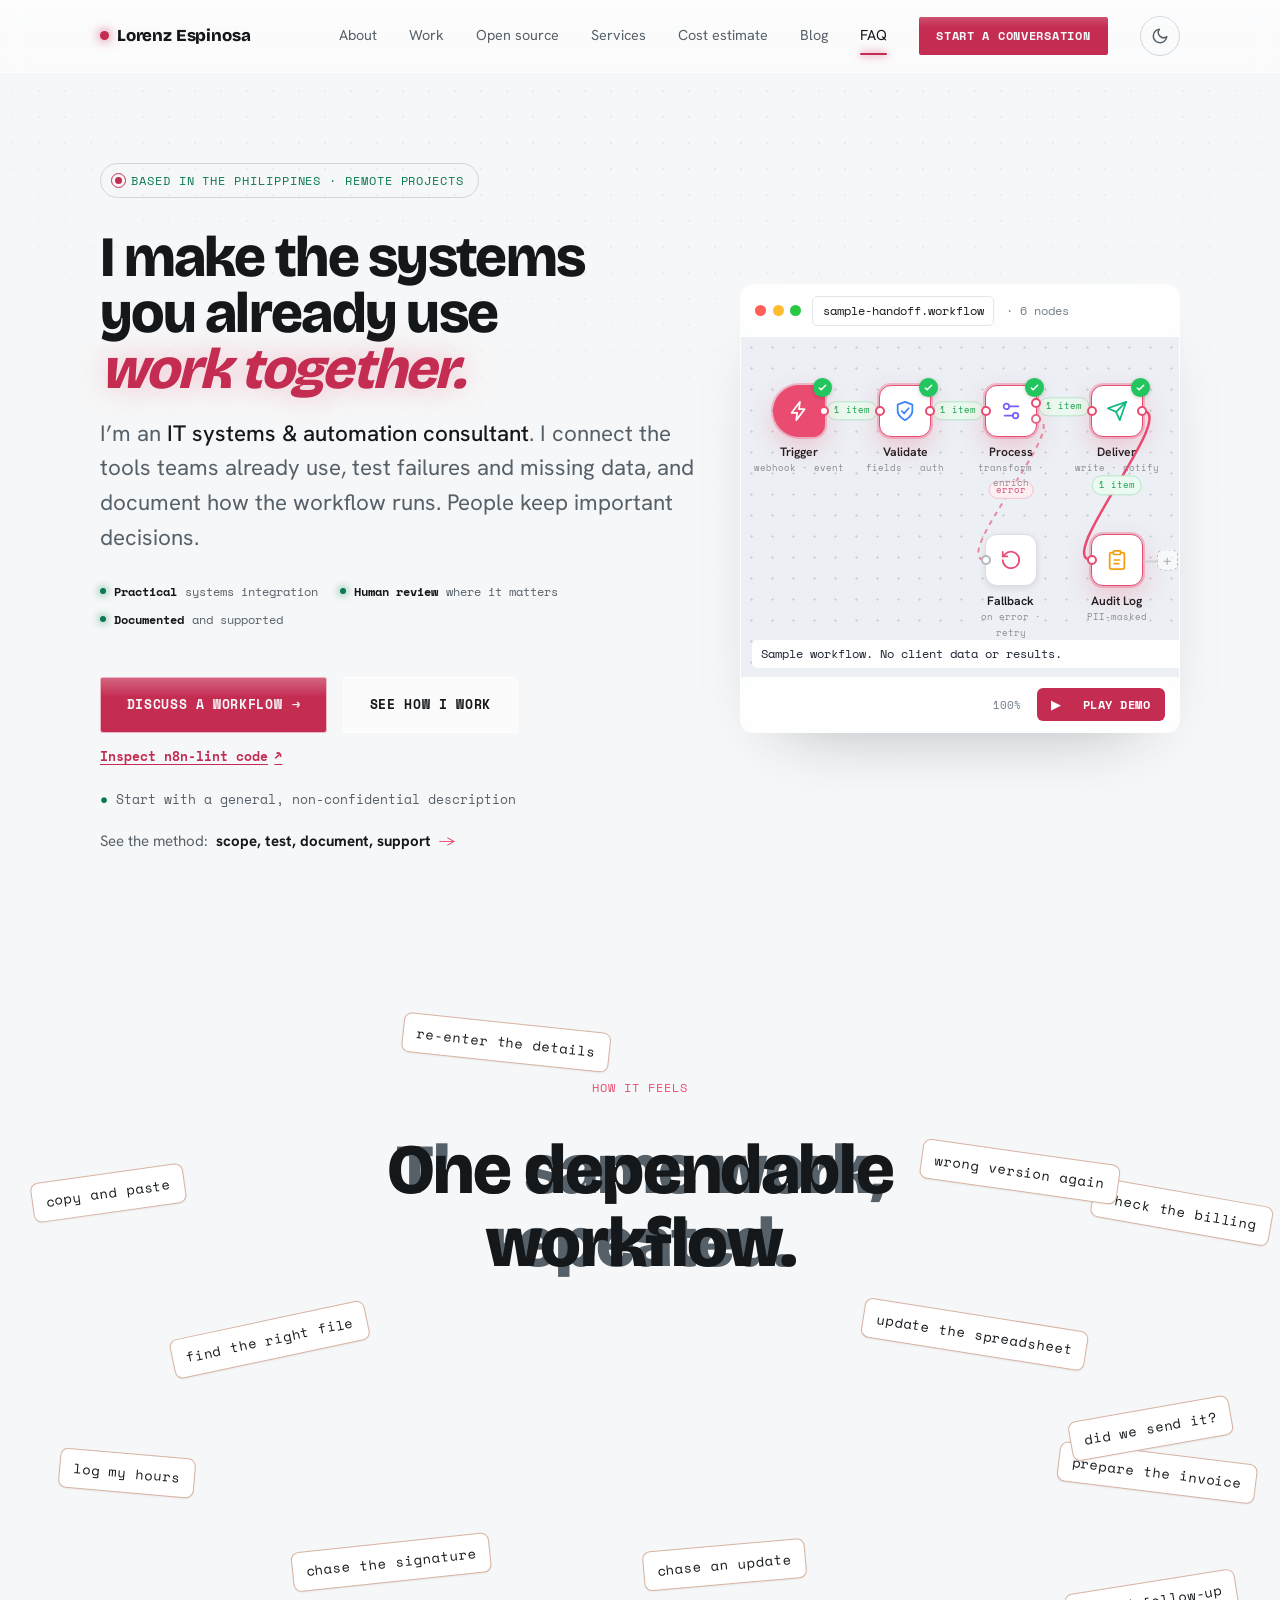
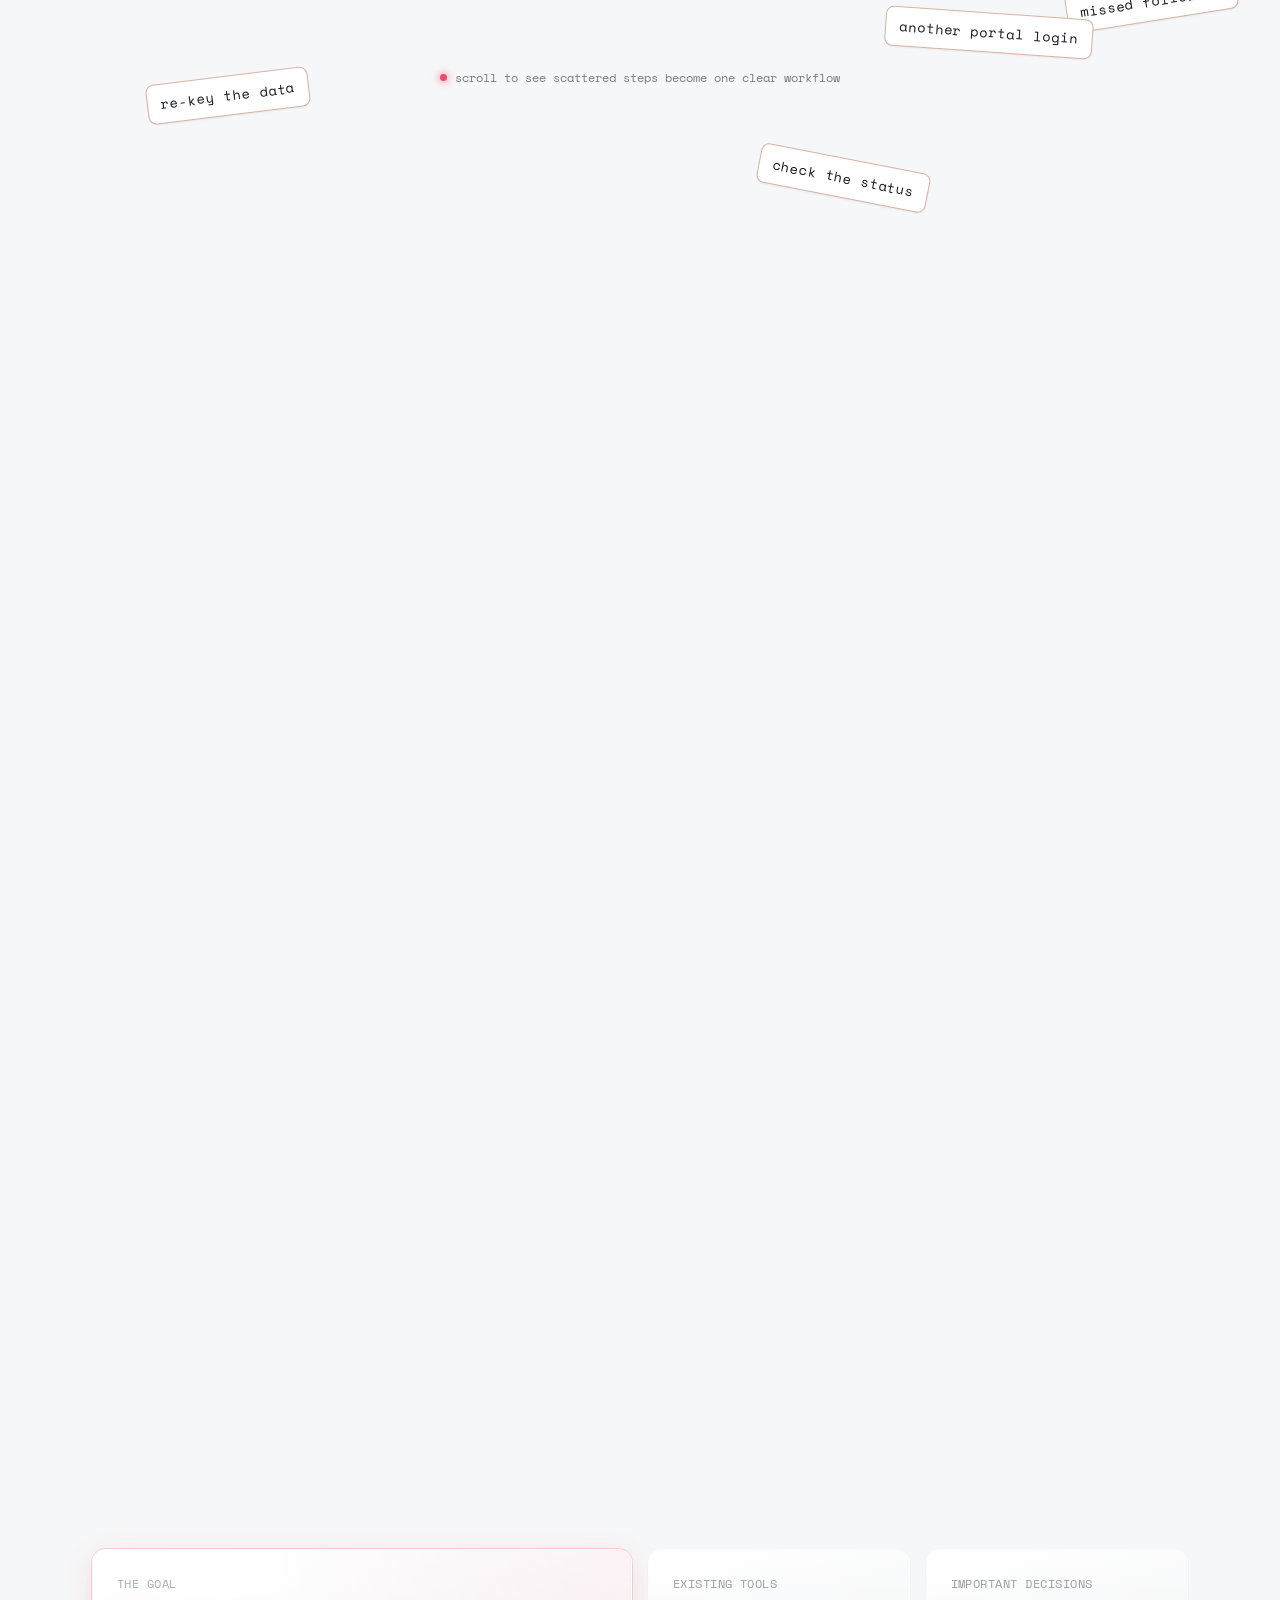
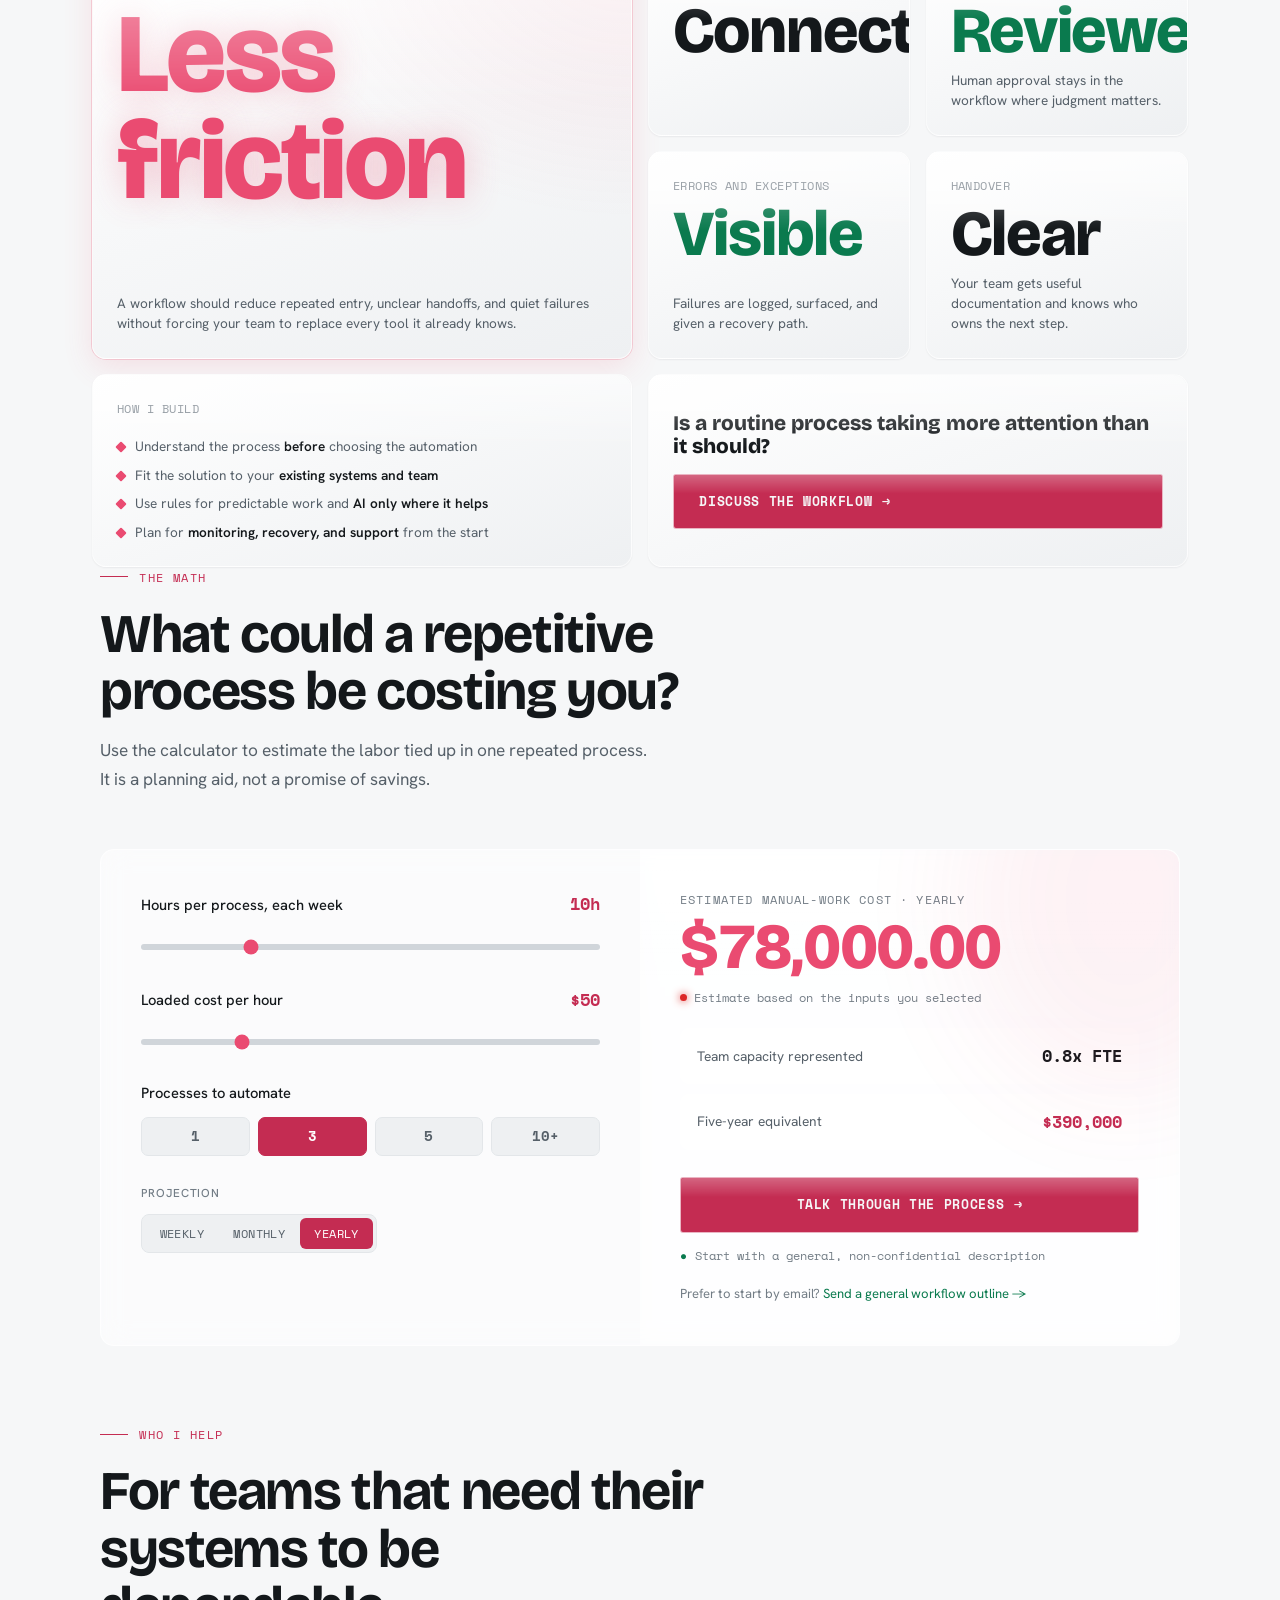
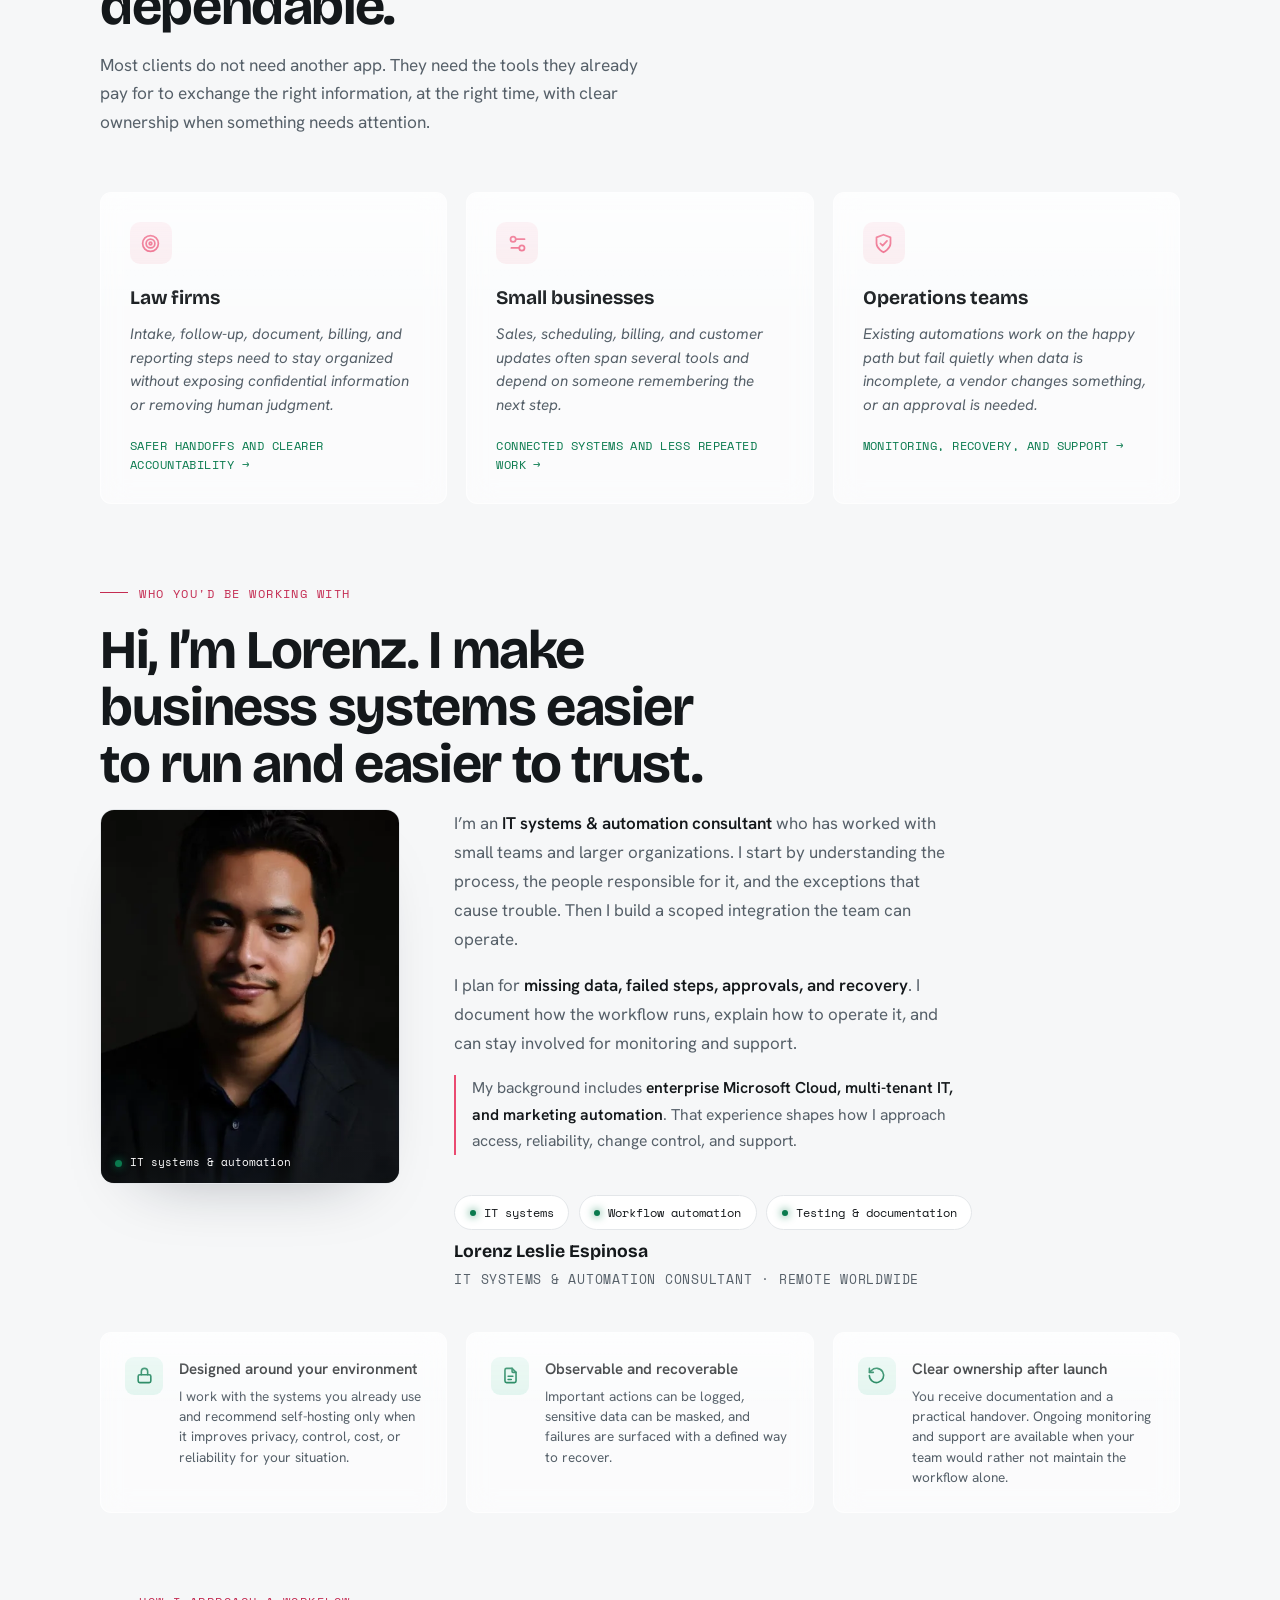
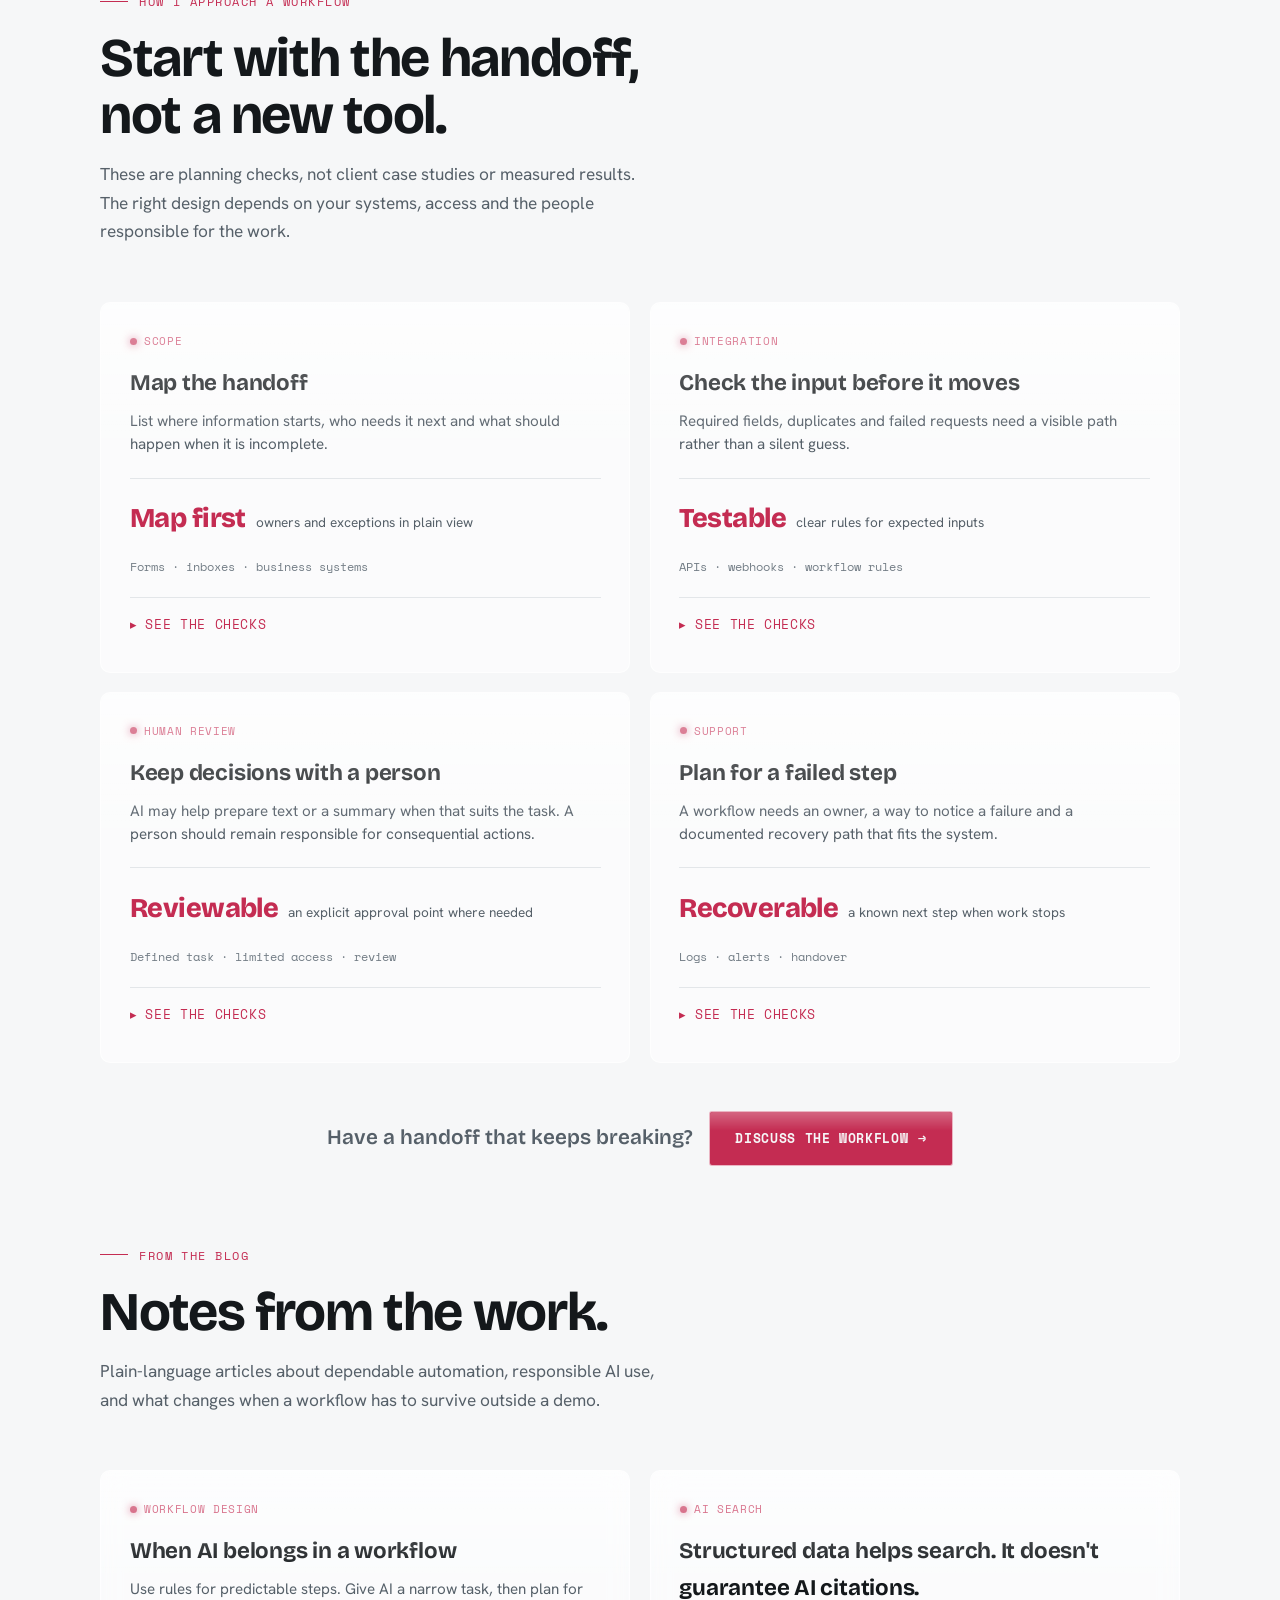
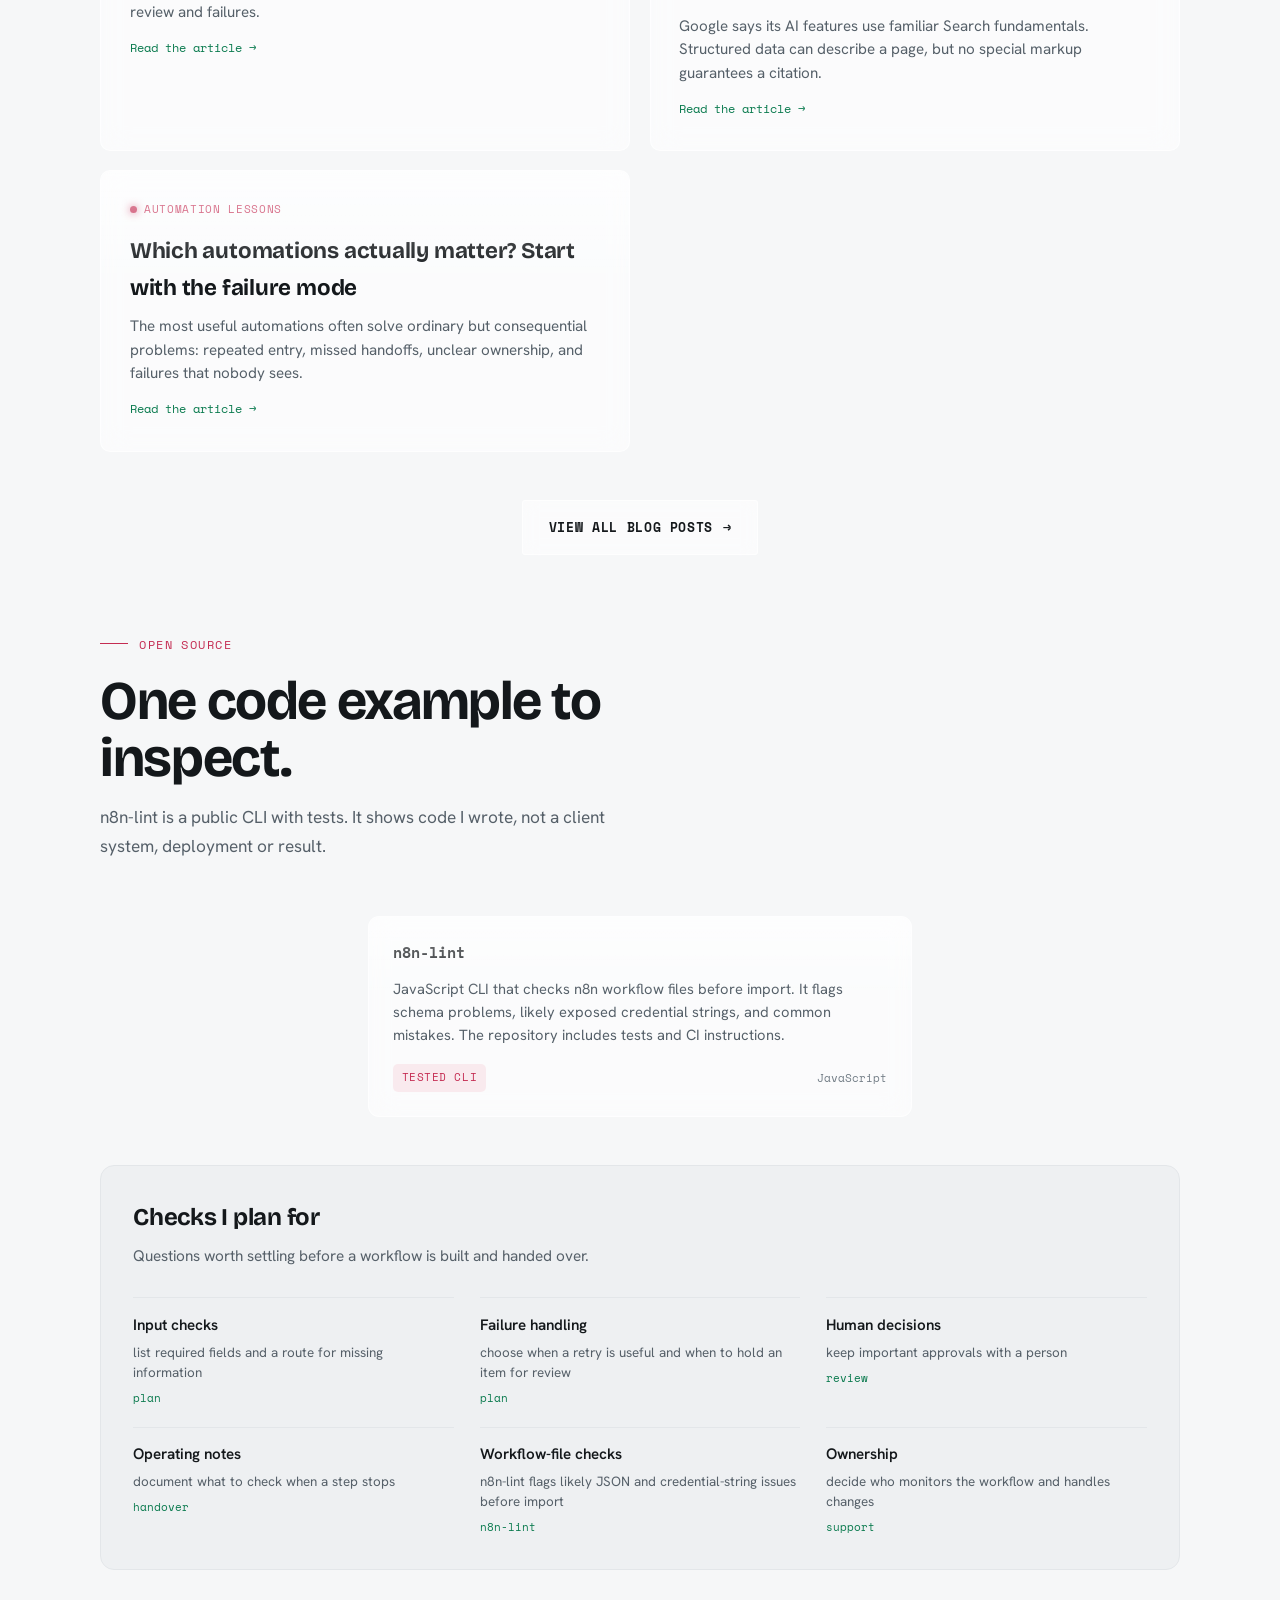
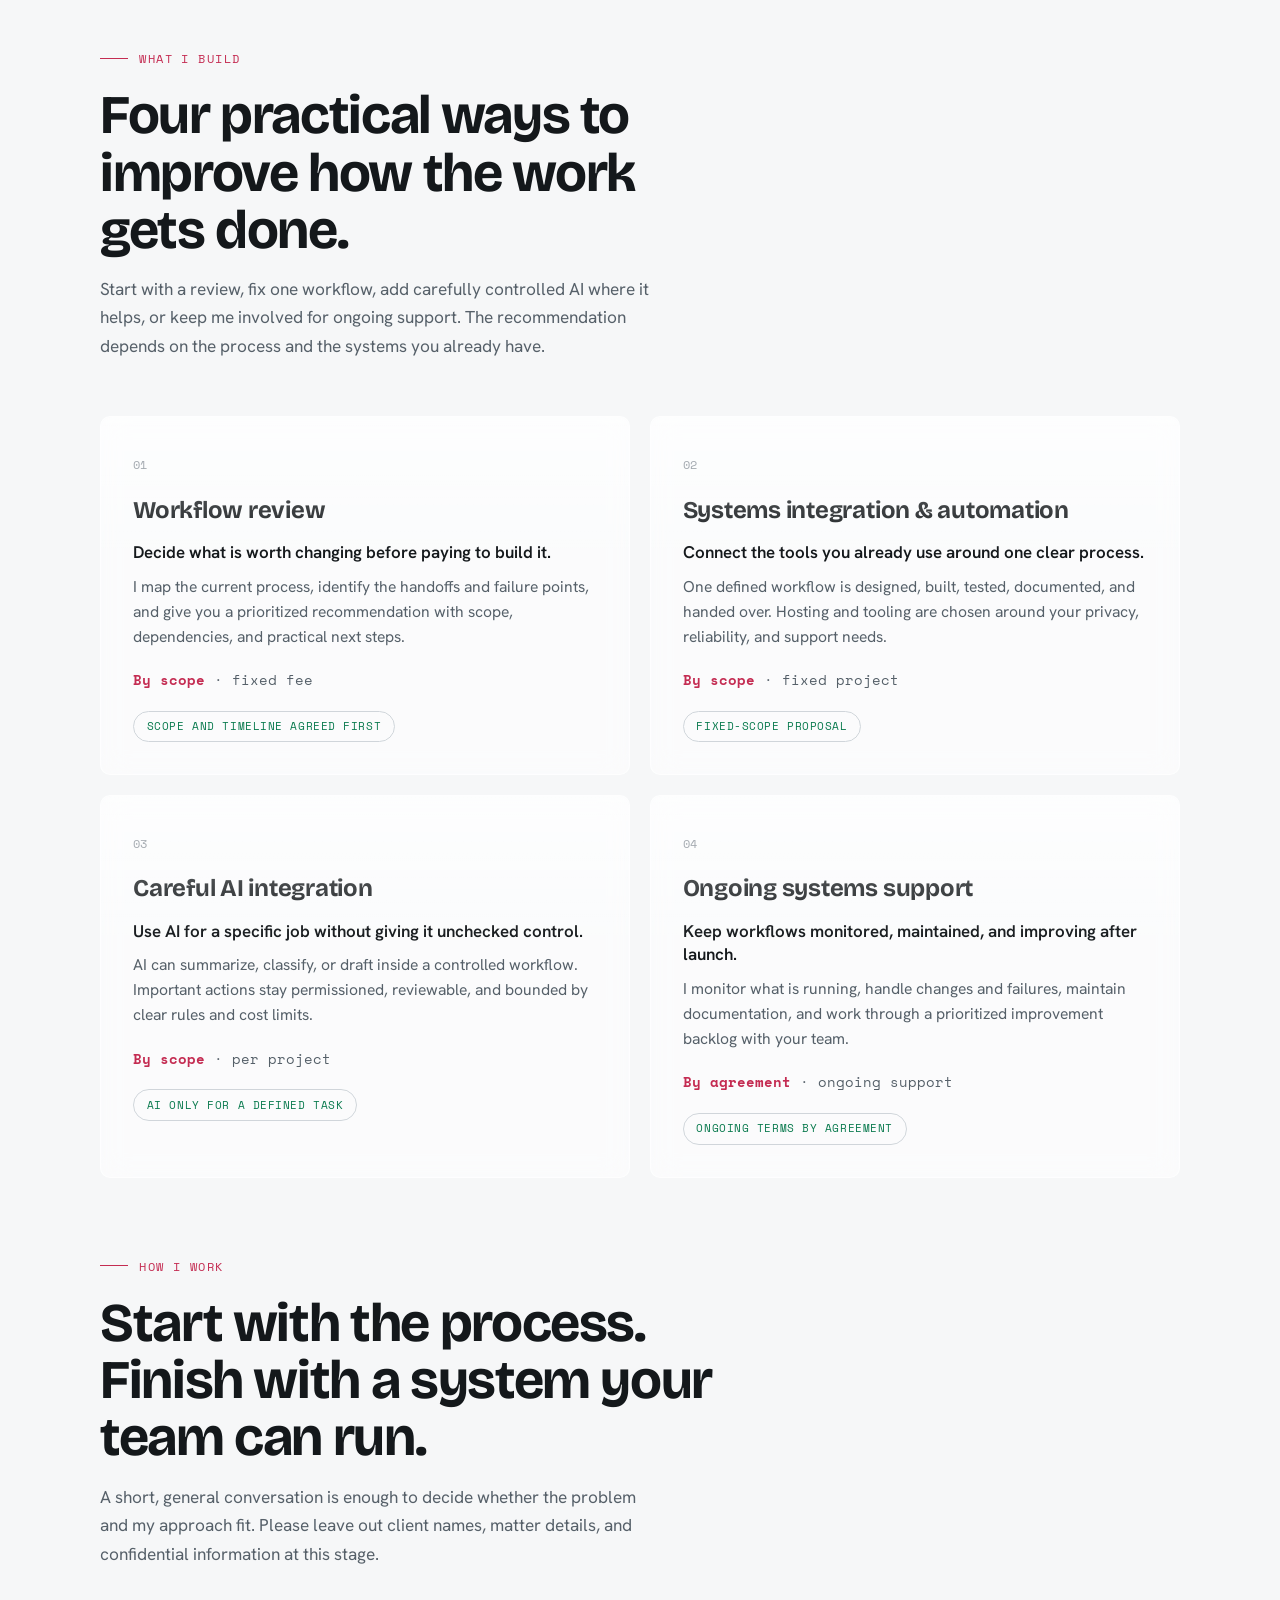
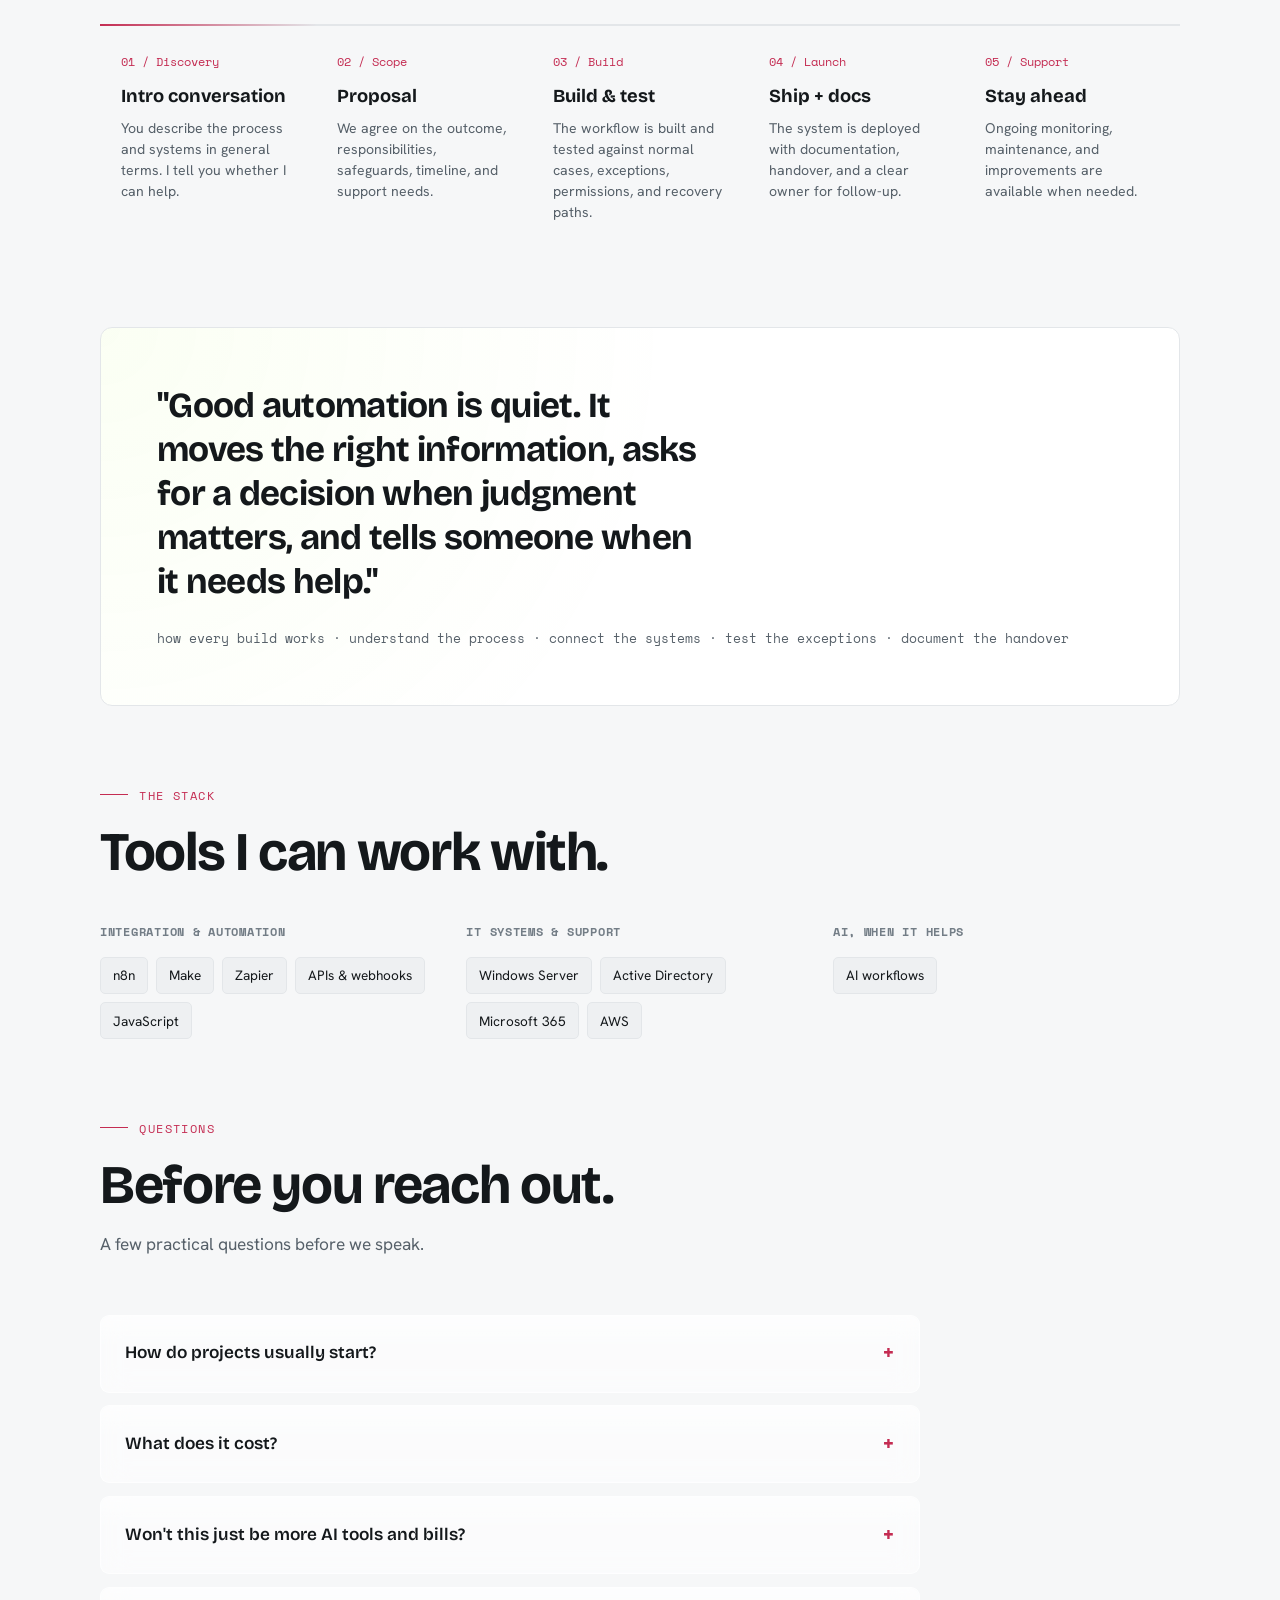
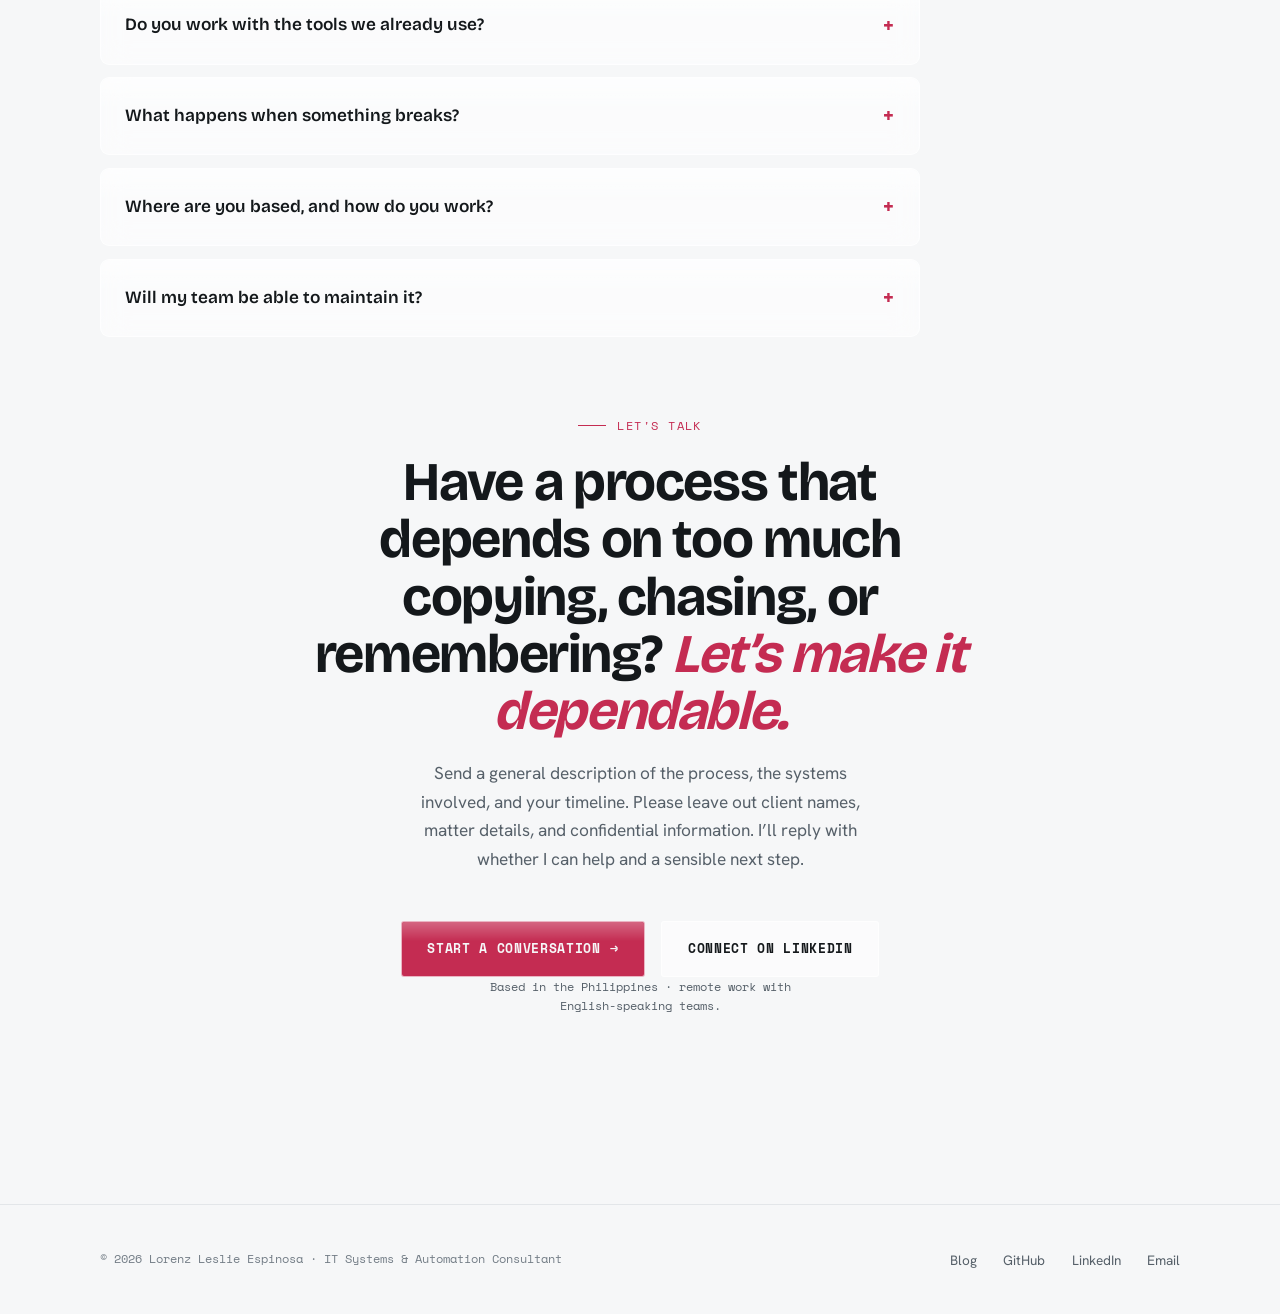
==== index.html @ 6fe25c55 "fix: address portfolio review findings" ====
<!DOCTYPE html>
<html lang="en">
<head>
<meta charset="UTF-8" />
<meta name="viewport" content="width=device-width, initial-scale=1.0" />
<meta name="robots" content="index, follow, max-image-preview:large, max-snippet:-1, max-video-preview:-1" />
<script>/* FOUC-free theme resolver, must run before any stylesheet. */(function(){try{var s=localStorage.getItem('theme');var d=window.matchMedia('(prefers-color-scheme:dark)').matches;if(s==='dark'||(!s&&d))document.documentElement.setAttribute('data-theme','dark');}catch(e){}})();</script>
<title>Lorenz Espinosa · IT Systems &amp; Automation Consultant</title>
<meta name="description" content="I help teams connect the tools they already use, test missing data and failed steps, and keep integrations documented and supported after launch." />
<meta property="og:title" content="Lorenz Espinosa · IT Systems &amp; Automation Consultant" />
<meta property="og:description" content="IT systems and automation for small teams and larger organizations, built around the tools people already use, with testing, documentation, and support." />
<meta property="og:type" content="website" />
<meta property="og:url" content="https://lorenzespinosa.github.io/" />
<meta property="og:image" content="https://lorenzespinosa.github.io/lorenz.jpg" />
<meta property="og:image:width" content="576" />
<meta property="og:image:height" content="576" />
<meta name="twitter:card" content="summary" />
<meta name="twitter:title" content="Lorenz Espinosa · IT Systems &amp; Automation Consultant" />
<meta name="twitter:description" content="IT systems and automation for small teams and larger organizations, built around the tools people already use, with testing, documentation, and support." />
<meta name="twitter:image" content="https://lorenzespinosa.github.io/lorenz.jpg" />
<meta name="theme-color" id="theme-color" content="#f6f7f8" />
<link rel="canonical" href="https://lorenzespinosa.github.io/" />
<link rel="icon" href="data:image/svg+xml,%3Csvg xmlns='http://www.w3.org/2000/svg' viewBox='0 0 32 32'%3E%3Crect width='32' height='32' rx='7' fill='%230a0c0b'/%3E%3Ccircle cx='16' cy='16' r='6' fill='%23ea4b71'/%3E%3Ccircle cx='16' cy='16' r='10' fill='none' stroke='%23ea4b71' stroke-opacity='0.35' stroke-width='1.5'/%3E%3C/svg%3E" />
<link rel="preconnect" href="https://fonts.googleapis.com" />
<link rel="preconnect" href="https://fonts.gstatic.com" crossorigin />
<link href="https://fonts.googleapis.com/css2?family=Bricolage+Grotesque:opsz,wght@12..96,600;12..96,700;12..96,800&family=Hanken+Grotesk:wght@400;500;600&family=Space+Mono:wght@400;700&display=swap" rel="stylesheet" />
<link rel="stylesheet" href="styles/tokens.css" />
<link rel="stylesheet" href="styles/typography.css" />
<link rel="stylesheet" href="styles/main.css" />
<link rel="stylesheet" href="styles/layout.css" />
<link rel="stylesheet" href="styles/components.css" />
<link rel="stylesheet" href="styles/hero.css" />
<link rel="stylesheet" href="styles/glass.css" />
<script type="application/ld+json">
{
  "@context":"https://schema.org",
  "@graph":[
    {
      "@type":"WebSite",
      "name":"Lorenz Espinosa · IT Systems & Automation Consultant",
      "url":"https://lorenzespinosa.github.io/",
      "publisher":{"@id":"https://lorenzespinosa.github.io/#lorenz"},
      "inLanguage":"en"
    },
    {
      "@type":"Person",
      "@id":"https://lorenzespinosa.github.io/#lorenz",
      "name":"Lorenz Leslie Espinosa",
      "jobTitle":"IT Systems & Automation Consultant",
      "url":"https://lorenzespinosa.github.io/",
      "email":"renzespinosa13@gmail.com",
      "image":"https://lorenzespinosa.github.io/lorenz.webp",
      "sameAs":["https://github.com/lorenzespinosa","https://www.linkedin.com/in/lorenz-leslie-espinosa/"],
      "knowsLanguage":["English"],
      "knowsAbout":["IT support","Systems administration","Windows Server","Active Directory","Microsoft 365","AWS","Systems integration","APIs and webhooks","n8n","Make","Zapier","Workflow automation","JavaScript","Operational documentation"]
    },
    {
      "@type":"ProfessionalService",
      "name":"Lorenz Espinosa · Systems & Automation Consulting",
      "description":"Systems integration and automation for small teams and larger organizations. Services include workflow reviews, scoped implementation, careful AI-assisted steps, documentation, and ongoing support.",
      "url":"https://lorenzespinosa.github.io/",
      "areaServed":"Worldwide (remote)",
      "serviceType":["Workflow Review","Systems Integration","Automation Implementation","Ongoing Support"]
    }
  ]
}
</script>
</head>
<body>

<a href="#main" class="skip">Skip to content</a>
<div id="progress" aria-hidden="true"></div>

<nav id="nav" class="portfolio-home">
  <div class="nav-in">
    <a href="#top" class="brand"><span class="dot"></span>Lorenz Espinosa</a>
    <div class="nav-links">
      <a href="#about">About</a>
      <a href="#work">Work</a>
      <a href="#opensource">Open source</a>
      <a href="#services">Services</a>
      <a href="#roi">Cost estimate</a>
      <a href="#blog">Blog</a>
      <a href="#faq">FAQ</a>
      <a class="nav-cta" href="mailto:renzespinosa13@gmail.com?subject=Systems%20and%20automation%20inquiry&body=Hi%20Lorenz%2C%0A%0AThe%20process%20I%27d%20like%20to%20improve%3A%0ASystems%2Ftools%20involved%3A%0ATimeline%3A%0A%0APlease%20keep%20this%20initial%20message%20general%20and%20leave%20out%20client%20names%2C%20matter%20details%2C%20or%20confidential%20information.%0A"><span class="nav-cta-full">Start a conversation</span><span class="nav-cta-short">Contact</span></a>
      <details class="mobile-nav">
        <summary aria-label="Sections menu">Menu</summary>
        <div class="mobile-nav-panel" aria-label="Site sections">
          <a href="#about">About</a>
          <a href="#work">Work</a>
          <a href="#opensource">Open source</a>
          <a href="#services">Services</a>
          <a href="#roi">Cost estimate</a>
          <a href="#blog">Blog</a>
          <a href="#faq">FAQ</a>
          <a href="mailto:renzespinosa13@gmail.com?subject=Systems%20and%20automation%20inquiry&body=Hi%20Lorenz%2C%0A%0AThe%20process%20I%27d%20like%20to%20improve%3A%0ASystems%2Ftools%20involved%3A%0ATimeline%3A%0A%0APlease%20keep%20this%20initial%20message%20general%20and%20leave%20out%20client%20names%2C%20matter%20details%2C%20or%20confidential%20information.%0A">Contact</a>
        </div>
      </details>
      <button id="theme-toggle" class="theme-toggle" type="button" aria-label="Switch to dark theme" aria-pressed="false" title="Toggle light/dark theme">
        <svg class="ic-moon" viewBox="0 0 24 24" aria-hidden="true"><path d="M21 12.8A9 9 0 1 1 11.2 3a7 7 0 0 0 9.8 9.8z"/></svg>
        <svg class="ic-sun" viewBox="0 0 24 24" aria-hidden="true"><circle cx="12" cy="12" r="4"/><path d="M12 2v2M12 20v2M4.9 4.9l1.4 1.4M17.7 17.7l1.4 1.4M2 12h2M20 12h2M4.9 19.1l1.4-1.4M17.7 6.3l1.4-1.4"/></svg>
      </button>
    </div>
  </div>
</nav>

<main id="main">
<header class="hero" id="top">
  <div class="wrap">
    <div class="hero-inner">
    <div class="hero-copy">
    <span class="pill reveal"><span class="live"></span> Based in the Philippines · Remote projects</span>
    <h1 class="reveal">I make the systems you already use <span class="accent">work together.</span></h1>
    <p class="lede reveal">I’m an <b>IT systems &amp; automation consultant</b>. I connect the tools teams already use, test failures and missing data, and document how the workflow runs. People keep important decisions.</p>
    <div class="hero-proof reveal">
      <span><b>Practical</b> systems integration</span>
      <span><b>Human review</b> where it matters</span>
      <span><b>Documented</b> and supported</span>
    </div>
    <div class="cta-row reveal">
      <a class="btn btn-primary" href="mailto:renzespinosa13@gmail.com?subject=Systems%20and%20automation%20inquiry&body=Hi%20Lorenz%2C%0A%0AThe%20process%20I%27d%20like%20to%20improve%3A%0ASystems%2Ftools%20involved%3A%0ATimeline%3A%0A%0APlease%20keep%20this%20initial%20message%20general%20and%20leave%20out%20client%20names%2C%20matter%20details%2C%20or%20confidential%20information.%0A">Discuss a workflow <span class="arr">→</span></a>
      <a class="btn btn-ghost" href="#work">See how I work</a>
    </div>
    <a class="hero-code-link reveal" href="https://github.com/lorenzespinosa/n8n-lint" target="_blank" rel="noopener">Inspect n8n-lint code <span aria-hidden="true">↗</span></a>
    <p class="cta-micro reveal"><span class="g">●</span> Start with a general, non-confidential description</p>
    <a class="hero-case reveal" href="#process">See the method: <b>scope, test, document, support</b> <span class="arr" aria-hidden="true">→</span></a>
    </div><!-- /.hero-copy -->

    <div class="editor reveal" aria-label="Illustrative workflow demo: drag the nodes or play the animation">
      <div class="ed-bar">
        <div class="left">
          <span class="ed-dots"><i style="background:#ff5f57"></i><i style="background:#febc2e"></i><i style="background:#28c840"></i></span>
          <span class="ed-tab">sample-handoff.workflow</span>
          <span>· 6 nodes</span>
        </div>
      </div>
      <div class="canvas">
        <div class="cv" id="canvas">
        <svg class="wires" id="wires" aria-hidden="true"></svg>
        <div class="gnode trigger" data-n="trigger" style="left:4%;top:14%"><div class="body"><span class="io out"></span><svg viewBox="0 0 24 24"><path d="M13 2 4 14h6l-1 8 9-12h-6l1-8z"/></svg><span class="check"><svg viewBox="0 0 24 24"><path d="m5 13 4 4L19 7"/></svg></span></div><div class="label"><b>Trigger</b><span>webhook · event</span></div></div>
        <div class="gnode" data-n="validate" style="left:27%;top:14%"><div class="body"><span class="io in"></span><span class="io out"></span><svg viewBox="0 0 24 24"><path d="M12 22s8-4 8-10V5l-8-3-8 3v7c0 6 8 10 8 10z"/><path d="m8.5 12 2.5 2.5L16 9"/></svg><span class="check"><svg viewBox="0 0 24 24"><path d="m5 13 4 4L19 7"/></svg></span></div><div class="label"><b>Validate</b><span>fields · auth</span></div></div>
        <div class="gnode" data-n="process" style="left:50%;top:14%"><div class="body"><span class="io in"></span><span class="io out-main"></span><span class="io out-err"></span><svg viewBox="0 0 24 24"><path d="M20 7h-9"/><path d="M14 17H5"/><circle cx="17" cy="17" r="3"/><circle cx="7" cy="7" r="3"/></svg><span class="check"><svg viewBox="0 0 24 24"><path d="m5 13 4 4L19 7"/></svg></span></div><div class="label"><b>Process</b><span>transform · enrich</span></div></div>
        <div class="gnode" data-n="deliver" style="left:73%;top:14%"><div class="body"><span class="io in"></span><span class="io out"></span><svg viewBox="0 0 24 24"><path d="M22 2 11 13"/><path d="M22 2 15 22l-4-9-9-4 20-7z"/></svg><span class="check"><svg viewBox="0 0 24 24"><path d="m5 13 4 4L19 7"/></svg></span></div><div class="label"><b>Deliver</b><span>write · notify</span></div></div>
        <div class="gnode" data-n="audit" style="left:73%;top:58%"><div class="body"><span class="io in"></span><svg viewBox="0 0 24 24"><rect x="8" y="2" width="8" height="4" rx="1"/><path d="M16 4h2a2 2 0 0 1 2 2v14a2 2 0 0 1-2 2H6a2 2 0 0 1-2-2V6a2 2 0 0 1 2-2h2"/><path d="M9 12h6M9 16h5"/></svg><span class="check"><svg viewBox="0 0 24 24"><path d="m5 13 4 4L19 7"/></svg></span></div><span class="addbtn" aria-hidden="true">+</span><div class="label"><b>Audit&nbsp;Log</b><span>PII-masked</span></div></div>
        <div class="gnode" data-n="fallback" style="left:50%;top:58%"><div class="body"><span class="io in"></span><svg viewBox="0 0 24 24"><path d="M3 12a9 9 0 1 0 2.6-6.4L3 8"/><path d="M3 3v5h5"/></svg><span class="check"><svg viewBox="0 0 24 24"><path d="m5 13 4 4L19 7"/></svg></span></div><div class="label"><b>Fallback</b><span>on error · retry</span></div></div>
        <span class="ed-hint">Sample workflow. No client data or results.</span>
        </div>
      </div>
      <div class="ed-bar ed-bar--bottom">
        <span class="ed-zoom">100%</span>
        <button class="ed-run" id="run" type="button"><span aria-hidden="true">▶</span>&nbsp; Play demo</button>
      </div>
    </div>
    </div><!-- /.hero-inner -->

  </div>
</header>

<section id="flow" class="scrolly" aria-label="From scattered manual work to one dependable workflow">
  <div class="scrolly-stage">
    <p class="scrolly-eyebrow">How it feels</p>
    <h2 class="scrolly-head">
      <span class="flip-before">The same work, repeated.</span>
      <span class="flip-after">One dependable workflow.</span>
    </h2>
    <div class="flow-viz" aria-hidden="true">
      <div class="frame frame-chaos">
        <span class="chip c1">copy and paste</span>
        <span class="chip c2">re-enter the details</span>
        <span class="chip c3">chase an update</span>
        <span class="chip c4">check the billing</span>
        <span class="chip c5">find the right file</span>
        <span class="chip c6">prepare the invoice</span>
        <span class="chip c7">update the spreadsheet</span>
        <span class="chip c8">re-key the data</span>
        <span class="chip c9">check the status</span>
        <span class="chip c10">did we send it?</span>
        <span class="chip c11">chase the signature</span>
        <span class="chip c12">wrong version again</span>
        <span class="chip c13">log my hours</span>
        <span class="chip c14">missed follow-up</span>
        <span class="chip c15">another portal login</span>
      </div>
      <div class="frame frame-pipe">
        <span class="pnode">Trigger</span>
        <span class="pwire"></span>
        <span class="pnode">Validate</span>
        <span class="pwire"></span>
        <span class="pnode">Process</span>
        <span class="pwire"></span>
        <span class="pnode ok">Done</span>
      </div>
    </div>
    <p class="scrolly-cap"><span class="dot"></span> scroll to see scattered steps become one clear workflow</p>
  </div>
</section>

<section id="proof" aria-labelledby="proof-h">
  <div class="wrap">
    <h2 id="proof-h" class="sr-only">What a dependable workflow includes</h2>
    <div class="bento reveal">
      <article class="btile btile--feature">
        <span class="btile-eyebrow">The goal</span>
        <div class="btile-metric"><span class="n">Less friction</span></div>
        <p class="btile-note">A workflow should reduce repeated entry, unclear handoffs, and quiet failures without forcing your team to replace every tool it already knows.</p>
      </article>
      <article class="btile">
        <span class="btile-eyebrow">Existing tools</span>
        <div class="btile-metric sm"><span class="n">Connected</span></div>
      </article>
      <article class="btile">
        <span class="btile-eyebrow">Important decisions</span>
        <div class="btile-metric sm"><span class="n metric-win">Reviewed</span></div>
        <p class="btile-note">Human approval stays in the workflow where judgment matters.</p>
      </article>
      <article class="btile">
        <span class="btile-eyebrow">Errors and exceptions</span>
        <div class="btile-metric sm"><span class="n metric-win">Visible</span></div>
        <p class="btile-note">Failures are logged, surfaced, and given a recovery path.</p>
      </article>
      <article class="btile">
        <span class="btile-eyebrow">Handover</span>
        <div class="btile-metric sm"><span class="n">Clear</span></div>
        <p class="btile-note">Your team gets useful documentation and knows who owns the next step.</p>
      </article>
      <article class="btile btile--stack btile--beliefs">
        <span class="btile-eyebrow">How I build</span>
        <ul class="beliefs">
          <li><span class="b-mark" aria-hidden="true"></span><span>Understand the process <b>before</b> choosing the automation</span></li>
          <li><span class="b-mark" aria-hidden="true"></span><span>Fit the solution to your <b>existing systems and team</b></span></li>
          <li><span class="b-mark" aria-hidden="true"></span><span>Use rules for predictable work and <b>AI only where it helps</b></span></li>
          <li><span class="b-mark" aria-hidden="true"></span><span>Plan for <b>monitoring, recovery, and support</b> from the start</span></li>
        </ul>
      </article>
      <article class="btile btile--cta">
        <p>Is a routine process taking more attention than it should?</p>
        <a class="btn btn-primary" href="mailto:renzespinosa13@gmail.com?subject=Systems%20and%20automation%20inquiry&body=Hi%20Lorenz%2C%0A%0AThe%20process%20I%27d%20like%20to%20improve%3A%0ASystems%2Ftools%20involved%3A%0ATimeline%3A%0A%0APlease%20keep%20this%20initial%20message%20general%20and%20leave%20out%20client%20names%2C%20matter%20details%2C%20or%20confidential%20information.%0A">Discuss the workflow <span class="arr">→</span></a>
      </article>
    </div>
  </div>
</section>


<section id="roi">
  <div class="wrap">
    <div class="eyebrow reveal">The math</div>
    <h2 class="reveal">What could a repetitive process be costing you?</h2>
    <p class="sec-lede reveal">Use the calculator to estimate the labor tied up in one repeated process. It is a planning aid, not a promise of savings.</p>
    <div class="calc reveal">
      <div class="calc-inputs">
        <div class="calc-field">
          <div class="row"><label>Hours per process, each week</label><span class="val" id="cHoursV">10h</span></div>
          <input type="range" id="cHours" min="1" max="40" value="10" aria-label="Hours per process each week">
        </div>
        <div class="calc-field">
          <div class="row"><label>Loaded cost per hour</label><span class="val" id="cRateV">$50</span></div>
          <input type="range" id="cRate" min="10" max="200" step="5" value="50" aria-label="Loaded cost per hour">
        </div>
        <div class="calc-field">
          <div class="row"><label>Processes to automate</label></div>
          <div class="proc-btns" id="cProc">
            <button type="button" data-v="1">1</button><button type="button" data-v="3" class="on">3</button><button type="button" data-v="5">5</button><button type="button" data-v="10">10+</button>
          </div>
        </div>
        <div class="calc-field">
          <div class="row"><label style="color:var(--faint);font-size:.72rem;text-transform:uppercase;letter-spacing:.08em">Projection</label></div>
          <div class="period" id="cPeriod"><button type="button" data-p="weekly">Weekly</button><button type="button" data-p="monthly">Monthly</button><button type="button" data-p="yearly" class="on">Yearly</button></div>
        </div>
      </div>
      <div class="calc-result">
        <div class="lbl">Estimated manual-work cost · <span id="cPeriodLbl">yearly</span></div>
        <div class="big" id="cBig">$0</div>
        <div class="bleed"><span class="bleed-dot" aria-hidden="true"></span><span class="bleed-l">Estimate based on the inputs you selected</span></div>
        <div class="calc-stat"><span class="k">Team capacity represented</span><span class="v" id="cFte">0x</span></div>
        <div class="calc-stat"><span class="k">Five-year equivalent</span><span class="v coral" id="c5">$0</span></div>
        <a class="btn btn-primary" href="mailto:renzespinosa13@gmail.com?subject=Systems%20and%20automation%20inquiry&body=Hi%20Lorenz%2C%0A%0AThe%20process%20I%27d%20like%20to%20improve%3A%0ASystems%2Ftools%20involved%3A%0ATimeline%3A%0A%0APlease%20keep%20this%20initial%20message%20general%20and%20leave%20out%20client%20names%2C%20matter%20details%2C%20or%20confidential%20information.%0A">Talk through the process <span class="arr">→</span></a>
        <div class="cta-micro" style="margin-top:.85rem"><span class="g">●</span> Start with a general, non-confidential description</div>
        <p class="calc-magnet">Prefer to start by email? <a href="mailto:renzespinosa13@gmail.com?subject=Systems%20and%20automation%20inquiry&body=Hi%20Lorenz%2C%0A%0AThe%20process%20I%27d%20like%20to%20improve%3A%0ASystems%2Ftools%20involved%3A%0ATimeline%3A%0A%0APlease%20keep%20this%20initial%20message%20general%20and%20leave%20out%20client%20names%2C%20matter%20details%2C%20or%20confidential%20information.%0A">Send a general workflow outline →</a></p>
      </div>
    </div>
  </div>
</section>

<section id="who">
  <div class="wrap">
    <div class="eyebrow reveal">Who I help</div>
    <h2 class="reveal">For teams that need their systems to be dependable.</h2>
    <p class="sec-lede reveal">Most clients do not need another app. They need the tools they already pay for to exchange the right information, at the right time, with clear ownership when something needs attention.</p>
    <div class="persona-grid">
      <div class="persona reveal">
        <div class="pic"><svg viewBox="0 0 24 24"><circle cx="12" cy="12" r="9"/><circle cx="12" cy="12" r="5"/><circle cx="12" cy="12" r="1.5"/></svg></div>
        <h3>Law firms</h3>
        <p class="quote">Intake, follow-up, document, billing, and reporting steps need to stay organized without exposing confidential information or removing human judgment.</p>
        <div class="out">Safer handoffs and clearer accountability →</div>
      </div>
      <div class="persona reveal">
        <div class="pic"><svg viewBox="0 0 24 24"><path d="M20 7h-9"/><path d="M14 17H5"/><circle cx="17" cy="17" r="3"/><circle cx="7" cy="7" r="3"/></svg></div>
        <h3>Small businesses</h3>
        <p class="quote">Sales, scheduling, billing, and customer updates often span several tools and depend on someone remembering the next step.</p>
        <div class="out">Connected systems and less repeated work →</div>
      </div>
      <div class="persona reveal">
        <div class="pic"><svg viewBox="0 0 24 24"><path d="M12 22s8-4 8-10V5l-8-3-8 3v7c0 6 8 10 8 10z"/><path d="m8.5 12 2.5 2.5L16 9"/></svg></div>
        <h3>Operations teams</h3>
        <p class="quote">Existing automations work on the happy path but fail quietly when data is incomplete, a vendor changes something, or an approval is needed.</p>
        <div class="out">Monitoring, recovery, and support →</div>
      </div>
    </div>
  </div>
</section>

<section id="about">
  <div class="wrap">
    <div class="eyebrow reveal">Who you'd be working with</div>
    <h2 class="reveal">Hi, I’m Lorenz. I make business systems easier to run and easier to trust.</h2>
    <div class="about-grid">
      <div class="about-photo reveal">
        <picture>
          <source srcset="lorenz.webp" type="image/webp" />
          <img src="lorenz.jpg" alt="Lorenz Espinosa, IT Systems and Automation Consultant" width="300" height="375" loading="lazy" decoding="async" />
        </picture>
        <div class="badge"><span class="d"></span>IT systems &amp; automation</div>
      </div>
      <div class="about-bio reveal">
        <p>I’m an <b>IT systems &amp; automation consultant</b> who has worked with small teams and larger organizations. I start by understanding the process, the people responsible for it, and the exceptions that cause trouble. Then I build a scoped integration the team can operate.</p>
        <p>I plan for <b>missing data, failed steps, approvals, and recovery</b>. I document how the workflow runs, explain how to operate it, and can stay involved for monitoring and support.</p>
        <p class="about-cred">My background includes <b>enterprise Microsoft&nbsp;Cloud, multi-tenant IT, and marketing automation</b>. That experience shapes how I approach access, reliability, change control, and support.</p>
        <div class="trust-pills">
          <span class="trust-pill"><span class="d"></span>IT systems</span>
          <span class="trust-pill"><span class="d"></span>Workflow automation</span>
          <span class="trust-pill"><span class="d"></span>Testing &amp; documentation</span>
        </div>
        <div class="sig">Lorenz Leslie Espinosa<span>IT Systems &amp; Automation Consultant · remote worldwide</span></div>
      </div>
    </div>
    <div class="trust-cards">
      <div class="tcard reveal">
        <div class="ic"><svg viewBox="0 0 24 24"><rect x="4" y="11" width="16" height="10" rx="2"/><path d="M8 11V7a4 4 0 0 1 8 0v4"/></svg></div>
        <div><b>Designed around your environment</b><p>I work with the systems you already use and recommend self-hosting only when it improves privacy, control, cost, or reliability for your situation.</p></div>
      </div>
      <div class="tcard reveal">
        <div class="ic"><svg viewBox="0 0 24 24"><path d="M14 3v4a1 1 0 0 0 1 1h4"/><path d="M17 21H7a2 2 0 0 1-2-2V5a2 2 0 0 1 2-2h7l5 5v11a2 2 0 0 1-2 2z"/><path d="M9 13h6M9 17h4"/></svg></div>
        <div><b>Observable and recoverable</b><p>Important actions can be logged, sensitive data can be masked, and failures are surfaced with a defined way to recover.</p></div>
      </div>
      <div class="tcard reveal">
        <div class="ic"><svg viewBox="0 0 24 24"><path d="M3 12a9 9 0 1 0 2.6-6.4L3 8"/><path d="M3 3v5h5"/></svg></div>
        <div><b>Clear ownership after launch</b><p>You receive documentation and a practical handover. Ongoing monitoring and support are available when your team would rather not maintain the workflow alone.</p></div>
      </div>
    </div>
  </div>
</section>

<section id="work">
  <div class="wrap">
    <div class="eyebrow reveal">How I approach a workflow</div>
    <h2 class="reveal">Start with the handoff, not a new tool.</h2>
    <p class="sec-lede reveal">These are planning checks, not client case studies or measured results. The right design depends on your systems, access and the people responsible for the work.</p>
    <div class="work-grid">
      <div class="work reveal">
        <span class="st">Scope</span>
        <h3>Map the handoff</h3>
        <p>List where information starts, who needs it next and what should happen when it is incomplete.</p>
        <div class="result"><span class="big">Map first</span><span class="desc">owners and exceptions in plain view</span></div>
        <div class="stk">Forms · inboxes · business systems</div>
        <details class="case">
          <summary><span class="pl">▸</span> See the checks</summary>
          <div class="bar-row before"><span class="lab">Ask</span><p>Which step asks a person to copy, check or chase information?</p></div>
          <div class="bar-row after"><span class="lab">Check</span><p>Identify the source of truth and the handoff owner before connecting systems.</p></div>
          <div class="bar-row resultr"><span class="lab">Plan</span><p>Write down the intended path and the exceptions that need a person.</p></div>
        </details>
      </div>
      <div class="work reveal">
        <span class="st">Integration</span>
        <h3>Check the input before it moves</h3>
        <p>Required fields, duplicates and failed requests need a visible path rather than a silent guess.</p>
        <div class="result"><span class="big">Testable</span><span class="desc">clear rules for expected inputs</span></div>
        <div class="stk">APIs · webhooks · workflow rules</div>
        <details class="case">
          <summary><span class="pl">▸</span> See the checks</summary>
          <div class="bar-row before"><span class="lab">Ask</span><p>What does the next system require, and what happens if a field is missing?</p></div>
          <div class="bar-row after"><span class="lab">Check</span><p>Validate what can be checked with rules, then test an incomplete and a duplicate request.</p></div>
          <div class="bar-row resultr"><span class="lab">Plan</span><p>Keep a review route for records that cannot be handled safely by a rule.</p></div>
        </details>
      </div>
      <div class="work reveal">
        <span class="st">Human review</span>
        <h3>Keep decisions with a person</h3>
        <p>AI may help prepare text or a summary when that suits the task. A person should remain responsible for consequential actions.</p>
        <div class="result"><span class="big">Reviewable</span><span class="desc">an explicit approval point where needed</span></div>
        <div class="stk">Defined task · limited access · review</div>
        <details class="case">
          <summary><span class="pl">▸</span> See the checks</summary>
          <div class="bar-row before"><span class="lab">Ask</span><p>Does this step need language interpretation, or is it a fixed decision?</p></div>
          <div class="bar-row after"><span class="lab">Check</span><p>Limit the information a model can see and decide which output must be reviewed.</p></div>
          <div class="bar-row resultr"><span class="lab">Plan</span><p>Give someone authority to accept, correct or stop an important action.</p></div>
        </details>
      </div>
      <div class="work reveal">
        <span class="st">Support</span>
        <h3>Plan for a failed step</h3>
        <p>A workflow needs an owner, a way to notice a failure and a documented recovery path that fits the system.</p>
        <div class="result"><span class="big">Recoverable</span><span class="desc">a known next step when work stops</span></div>
        <div class="stk">Logs · alerts · handover</div>
        <details class="case">
          <summary><span class="pl">▸</span> See the checks</summary>
          <div class="bar-row before"><span class="lab">Ask</span><p>Who notices when a connected service changes or a request cannot finish?</p></div>
          <div class="bar-row after"><span class="lab">Check</span><p>Decide what to retry, what to hold and whom to notify.</p></div>
          <div class="bar-row resultr"><span class="lab">Plan</span><p>Document the recovery step and who is responsible for it.</p></div>
        </details>
      </div>
    </div>
    <div class="cta-row">
      <p>Have a handoff that keeps breaking?</p>
      <a class="btn btn-primary" href="mailto:renzespinosa13@gmail.com?subject=Systems%20and%20automation%20inquiry&body=Hi%20Lorenz%2C%0A%0AThe%20process%20I%27d%20like%20to%20improve%3A%0ASystems%2Ftools%20involved%3A%0ATimeline%3A%0A%0APlease%20keep%20this%20initial%20message%20general%20and%20leave%20out%20client%20names%2C%20matter%20details%2C%20or%20confidential%20information.%0A">Discuss the workflow <span class="arr">→</span></a>
    </div>
  </div>
</section>


<section id="blog">
  <div class="wrap">
    <div class="eyebrow reveal">From the Blog</div>
    <h2 class="reveal">Notes from the work.</h2>
    <p class="sec-lede reveal">Plain-language articles about dependable automation, responsible AI use, and what changes when a workflow has to survive outside a demo.</p>
    <div class="work-grid">
      <article class="work reveal">
        <span class="st">Workflow design</span>
        <h3>When AI belongs in a workflow</h3>
        <p>Use rules for predictable steps. Give AI a narrow task, then plan for review and failures.</p>
        <a class="case-link" href="/blog/token-tax.html">Read the article →</a>
      </article>
      <article class="work reveal">
        <span class="st">AI search</span>
        <h3>Structured data helps search. It doesn't guarantee AI citations.</h3>
        <p>Google says its AI features use familiar Search fundamentals. Structured data can describe a page, but no special markup guarantees a citation.</p>
        <a class="case-link" href="/blog/geo-not-schema.html">Read the article →</a>
      </article>
      <article class="work reveal">
        <span class="st">Automation lessons</span>
        <h3>Which automations actually matter? Start with the failure mode</h3>
        <p>The most useful automations often solve ordinary but consequential problems: repeated entry, missed handoffs, unclear ownership, and failures that nobody sees.</p>
        <a class="case-link" href="/blog/which-automations-mattered.html">Read the article →</a>
      </article>
    </div>
    <div class="cta-row reveal">
      <a class="btn btn-ghost" href="/blog/">View all Blog posts <span class="arr">→</span></a>
    </div>
  </div>
</section>

<section id="opensource" aria-labelledby="os-h">
  <div class="wrap">
    <div class="eyebrow reveal">Open source</div>
    <h2 id="os-h" class="reveal">One code example to inspect.</h2>
    <p class="sec-lede reveal">n8n-lint is a public CLI with tests. It shows code I wrote, not a client system, deployment or result.</p>
    <div class="repo-grid repo-grid--single">
      <a class="repo reveal" href="https://github.com/lorenzespinosa/n8n-lint" target="_blank" rel="noopener">
        <div class="repo-top"><span class="repo-name">n8n-lint</span></div>
        <p class="repo-val">JavaScript CLI that checks n8n workflow files before import. It flags schema problems, likely exposed credential strings, and common mistakes. The repository includes tests and CI instructions.</p>
        <div class="repo-meta"><span class="repo-tag">tested CLI</span><span class="repo-lang">JavaScript</span></div>
      </a>
    </div>

    <div class="os-trust reveal" aria-labelledby="os-trust-h">
      <div class="os-trust-head">
        <h3 id="os-trust-h">Checks I plan for</h3>
        <p>Questions worth settling before a workflow is built and handed over.</p>
      </div>
      <ul class="os-trust-list">
        <li><b>Input checks</b><span>list required fields and a route for missing information</span><code>plan</code></li>
        <li><b>Failure handling</b><span>choose when a retry is useful and when to hold an item for review</span><code>plan</code></li>
        <li><b>Human decisions</b><span>keep important approvals with a person</span><code>review</code></li>
        <li><b>Operating notes</b><span>document what to check when a step stops</span><code>handover</code></li>
        <li><b>Workflow-file checks</b><span>n8n-lint flags likely JSON and credential-string issues before import</span><code>n8n-lint</code></li>
        <li><b>Ownership</b><span>decide who monitors the workflow and handles changes</span><code>support</code></li>
      </ul>
    </div>
  </div>
</section>

<section id="services">
  <div class="wrap">
    <div class="eyebrow reveal">What I build</div>
    <h2 class="reveal">Four practical ways to improve how the work gets done.</h2>
    <p class="sec-lede reveal">Start with a review, fix one workflow, add carefully controlled AI where it helps, or keep me involved for ongoing support. The recommendation depends on the process and the systems you already have.</p>
    <div class="svc-grid">
      <div class="card reveal">
        <span class="num">01</span>
        <h3>Workflow review</h3>
        <p class="win">Decide what is worth changing before paying to build it.</p>
        <p>I map the current process, identify the handoffs and failure points, and give you a prioritized recommendation with scope, dependencies, and practical next steps.</p>
        <div class="price">By scope <span>· fixed fee</span></div>
        <span class="tag">Scope and timeline agreed first</span>
      </div>
      <div class="card reveal">
        <span class="num">02</span>
        <h3>Systems integration &amp; automation</h3>
        <p class="win">Connect the tools you already use around one clear process.</p>
        <p>One defined workflow is designed, built, tested, documented, and handed over. Hosting and tooling are chosen around your privacy, reliability, and support needs.</p>
        <div class="price">By scope <span>· fixed project</span></div>
        <span class="tag">Fixed-scope proposal</span>
      </div>
      <div class="card reveal">
        <span class="num">03</span>
        <h3>Careful AI integration</h3>
        <p class="win">Use AI for a specific job without giving it unchecked control.</p>
        <p>AI can summarize, classify, or draft inside a controlled workflow. Important actions stay permissioned, reviewable, and bounded by clear rules and cost limits.</p>
        <div class="price">By scope <span>· per project</span></div>
        <span class="tag">AI only for a defined task</span>
      </div>
      <div class="card reveal">
        <span class="num">04</span>
        <h3>Ongoing systems support</h3>
        <p class="win">Keep workflows monitored, maintained, and improving after launch.</p>
        <p>I monitor what is running, handle changes and failures, maintain documentation, and work through a prioritized improvement backlog with your team.</p>
        <div class="price">By agreement<span> · ongoing support</span></div>
        <span class="tag">Ongoing terms by agreement</span>
      </div>
    </div>
  </div>
</section>

<section id="process">
  <div class="wrap">
    <div class="eyebrow reveal">How I work</div>
    <h2 class="reveal">Start with the process. Finish with a system your team can run.</h2>
    <p class="sec-lede reveal">A short, general conversation is enough to decide whether the problem and my approach fit. Please leave out client names, matter details, and confidential information at this stage.</p>
    <div class="steps reveal">
      <div class="step first"><div class="k">Discovery</div><h4>Intro conversation</h4><p>You describe the process and systems in general terms. I tell you whether I can help.</p></div>
      <div class="step"><div class="k">Scope</div><h4>Proposal</h4><p>We agree on the outcome, responsibilities, safeguards, timeline, and support needs.</p></div>
      <div class="step"><div class="k">Build</div><h4>Build &amp; test</h4><p>The workflow is built and tested against normal cases, exceptions, permissions, and recovery paths.</p></div>
      <div class="step"><div class="k">Launch</div><h4>Ship + docs</h4><p>The system is deployed with documentation, handover, and a clear owner for follow-up.</p></div>
      <div class="step"><div class="k">Support</div><h4>Stay ahead</h4><p>Ongoing monitoring, maintenance, and improvements are available when needed.</p></div>
    </div>
  </div>
</section>

<section>
  <div class="wrap">
    <div class="pattern reveal">
      <p class="q">"Good automation is quiet. It moves the right information, asks for a decision when judgment matters, and tells someone when it needs help."</p>
      <p class="by">how every build works · understand the process · connect the systems · test the exceptions · document the handover</p>
    </div>
  </div>
</section>

<section>
  <div class="wrap">
    <div class="eyebrow reveal">The stack</div>
    <h2 class="reveal">Tools I can work with.</h2>
    <div class="stack-grid" style="margin-top:2.5rem">
      <div class="stk-col reveal">
        <h4>Integration &amp; automation</h4>
        <div class="chips"><span class="chip">n8n</span><span class="chip">Make</span><span class="chip">Zapier</span><span class="chip">APIs &amp; webhooks</span><span class="chip">JavaScript</span></div>
      </div>
      <div class="stk-col reveal">
        <h4>IT systems &amp; support</h4>
        <div class="chips"><span class="chip">Windows Server</span><span class="chip">Active Directory</span><span class="chip">Microsoft 365</span><span class="chip">AWS</span></div>
      </div>
      <div class="stk-col reveal">
        <h4>AI, when it helps</h4>
        <div class="chips"><span class="chip">AI workflows</span></div>
      </div>
    </div>
  </div>
</section>

<section id="faq">
  <div class="wrap">
    <div class="eyebrow reveal">Questions</div>
    <h2 class="reveal">Before you reach out.</h2>
    <p class="sec-lede reveal">A few practical questions before we speak.</p>
    <div class="faq-grid">
      <details class="faq reveal"><summary>How do projects usually start?<span class="pl">+</span></summary>
        <div class="ans">A short call or email is enough to start. Describe the process, systems, and timeline in general terms, and leave out client names, matter details, and confidential information. I will tell you whether I can help and what a sensible next step would be.</div></details>
      <details class="faq reveal"><summary>What does it cost?<span class="pl">+</span></summary>
        <div class="ans">Pricing depends on scope and the systems involved. A general description of the goal is enough to discuss fit. Any project proposal can set out deliverables, timing and support terms before work begins.</div></details>
      <details class="faq reveal"><summary>Won't this just be more AI tools and bills?<span class="pl">+</span></summary>
        <div class="ans">It should not be. I begin with the process and the systems you already have. AI is included only for a defined task where it adds useful judgment, and important actions can remain behind human approval. The aim is a simpler operating process, not a larger collection of tools.</div></details>
      <details class="faq reveal"><summary>Do you work with the tools we already use?<span class="pl">+</span></summary>
        <div class="ans">That is usually the starting point. I work with CRMs, billing systems, phone platforms, databases, Microsoft tools, n8n, Make, Zapier, Power Automate, and other services that provide a safe way to integrate. The recommendation depends on access, reliability, privacy, and maintenance needs.</div></details>
      <details class="faq reveal"><summary>What happens when something breaks?<span class="pl">+</span></summary>
        <div class="ans">Failures should be expected and designed for. Depending on the workflow, that can include validation, retries, alerts, logs, fallback paths, and a queue for items that need attention. Ongoing support can be scoped when the team needs it.</div></details>
      <details class="faq reveal"><summary>Where are you based, and how do you work?<span class="pl">+</span></summary>
        <div class="ans">I’m based in the Philippines and work remotely with English-speaking teams. Send a general description of your process and systems, and I’ll tell you whether I can help.</div></details>
      <details class="faq reveal"><summary>Will my team be able to maintain it?<span class="pl">+</span></summary>
        <div class="ans">Yes. I document what was built, how it is operated, what to check when something fails, and who owns each follow-up. If your team would rather not maintain it, we can discuss monitoring and support as part of the scope.</div></details>
    </div>
  </div>
</section>

<script type="application/ld+json">
{"@context":"https://schema.org","@type":"FAQPage","mainEntity":[
{"@type":"Question","name":"How do projects usually start?","acceptedAnswer":{"@type":"Answer","text":"A short, general call or email about the process, systems, and timeline, without client names, matter details, or confidential information."}},
{"@type":"Question","name":"What does it cost?","acceptedAnswer":{"@type":"Answer","text":"Terms depend on scope. A workflow review, a scoped build or ongoing support can be discussed with deliverables and timing agreed before work begins."}},
{"@type":"Question","name":"Won't this just be more AI tools and bills?","acceptedAnswer":{"@type":"Answer","text":"The process and existing systems come first. AI is used only for a defined task, with human approval retained where decisions or outbound actions matter."}},
{"@type":"Question","name":"Do you work with the tools we already use?","acceptedAnswer":{"@type":"Answer","text":"Yes. I work with existing CRMs, billing systems, phone platforms, databases, Microsoft tools, and automation platforms when they can be integrated safely and maintained responsibly."}},
{"@type":"Question","name":"What happens when something breaks?","acceptedAnswer":{"@type":"Answer","text":"Workflows are designed with appropriate validation, retries, alerts, logs, fallback paths, and clear recovery ownership."}},
{"@type":"Question","name":"Where are you based, and how do you work?","acceptedAnswer":{"@type":"Answer","text":"Based in the Philippines and working remotely with English-speaking teams. Send a general description of your process and systems to discuss fit."}},
{"@type":"Question","name":"Will my team be able to maintain it?","acceptedAnswer":{"@type":"Answer","text":"Yes. Every build includes documentation and handover, with optional monitoring and ongoing support."}}
]}
</script>

<section class="final">
  <div class="wrap">
    <div class="eyebrow reveal" style="justify-content:center">Let's talk</div>
    <h2 class="reveal">Have a process that depends on too much copying, chasing, or remembering? <em>Let’s make it dependable.</em></h2>
    <p class="reveal">Send a general description of the process, the systems involved, and your timeline. Please leave out client names, matter details, and confidential information. I’ll reply with whether I can help and a sensible next step.</p>
    <div class="cta-row reveal">
      <a class="btn btn-primary" href="mailto:renzespinosa13@gmail.com?subject=Systems%20and%20automation%20inquiry&body=Hi%20Lorenz%2C%0A%0AThe%20process%20I%27d%20like%20to%20improve%3A%0ASystems%2Ftools%20involved%3A%0ATimeline%3A%0A%0APlease%20keep%20this%20initial%20message%20general%20and%20leave%20out%20client%20names%2C%20matter%20details%2C%20or%20confidential%20information.%0A">Start a conversation <span class="arr">→</span></a>
      <a class="btn btn-ghost" href="https://www.linkedin.com/in/lorenz-leslie-espinosa/" target="_blank" rel="noopener">Connect on LinkedIn</a>
    </div>
    <p class="note reveal">Based in the Philippines · remote work with English-speaking teams.</p>
  </div>
</section>
</main>

<footer>
  <div class="wrap foot-in">
    <span class="l">© 2026 Lorenz Leslie Espinosa · IT Systems &amp; Automation Consultant</span>
    <div>
      <a href="/blog/">Blog</a>
      <a href="https://github.com/lorenzespinosa" target="_blank" rel="noopener">GitHub</a>
      <a href="https://www.linkedin.com/in/lorenz-leslie-espinosa/" target="_blank" rel="noopener">LinkedIn</a>
      <a href="mailto:renzespinosa13@gmail.com">Email</a>
    </div>
  </div>
</footer>

<script type="module" src="js/main.js"></script>
</body>
</html>
---- styles/tokens.css ----
/* ── Design tokens ──────────────────────────────────────────────
   Light is the default theme (:root). Dark is the opt-in override
   ([data-theme="dark"]) and preserves the original v1.0–v1.2 values
   verbatim. Theme-agnostic tokens (fonts, type, spacing, radius,
   easing, editor canvas) live in :root only. */
:root{
  color-scheme:light;

  /* surfaces — light */
  --bg:#f6f7f8; --bg-2:#eef0f2; --surface:#ffffff; --surface-2:#f3f4f6;
  --line:#e3e6e9; --line-bright:#d0d5da;
  --ink:#14181b; --muted:#566069; --faint:#737d86;

  /* accents — coral identity kept; text accents darkened for AA on white */
  --coral:#ea4b71; --coral-2:#ff7a9c; --green:#0a7a4e; --ice:#2f6df0; --amber:#b45309; --red:#dc2626;
  --coral-soft:oklch(72% 0.17 12);
  --coral-ghost:oklch(64% 0.19 12 / 0.10);
  --lime:#c42c52;                            /* text-accent alias — AA-safe on light */
  --coral-strong:#c42c52;                    /* solid CTA fills with white text — AA both themes */

  /* editor canvas — intentionally light in both themes; cooler in light so it reads as a distinct panel */
  --canvas:#eceff4; --canvas-dot:#d3d3da; --canvas-node:#ffffff; --canvas-border:#dcdde4; --canvas-ink:#1c1c1f; --canvas-muted:#8a8a92; --wire:#c2c2cc;

  /* themed chrome */
  --nav-bg:rgba(247,248,250,0.80);
  --grain-opacity:0.16;
  --photo-veil:rgba(20,24,27,0.55);

  /* fonts (theme-agnostic) */
  --display:'Bricolage Grotesque','Bricolage Fallback',system-ui,Georgia,serif;
  --body:'Hanken Grotesk','Hanken Fallback',-apple-system,system-ui,sans-serif;
  --mono:'Space Mono',ui-monospace,SFMono-Regular,monospace;
  --w-body:400; --w-medium:500; --w-semibold:600; --w-display:800;

  /* type scale (theme-agnostic) */
  --text-xs:.74rem;
  --text-sm:.85rem;
  --text-base:clamp(1rem,0.96rem + 0.2vw,1.08rem);
  --text-lg:clamp(1.1rem,1rem + 0.4vw,1.3rem);
  --text-xl:clamp(1.4rem,1.15rem + 1vw,1.9rem);
  --text-2xl:clamp(2rem,1.5rem + 2vw,3rem);
  --text-3xl:clamp(2.6rem,1.8rem + 3.4vw,4.4rem);
  --text-hero:clamp(3rem,1.2rem + 7vw,6.6rem);

  /* spacing (theme-agnostic) */
  --sp-1:.25rem; --sp-2:.5rem; --sp-3:.75rem; --sp-4:1rem; --sp-5:1.5rem;
  --sp-6:2rem; --sp-7:3rem; --sp-8:4rem;
  --space:clamp(3.5rem,2.5rem + 3vw,6rem);
  --maxw:1160px;

  /* radius (theme-agnostic) */
  --r-sm:8px; --r-md:14px; --r-lg:20px; --r-pill:999px;

  /* elevation — light (soft neutral shadows) */
  --elev-1:0 1px 2px rgba(16,24,40,.06);
  --elev-2:0 8px 24px rgba(16,24,40,.08);
  --elev-3:0 20px 55px rgba(16,24,40,.12);
  --shadow-strong:0 30px 70px -45px rgba(16,24,40,.40);
  --glow-coral:0 0 0 1px oklch(64% 0.19 12 / .22), 0 8px 30px oklch(64% 0.19 12 / .14);

  /* motion (theme-agnostic) */
  --ease:cubic-bezier(0.16,1,0.3,1);
  --ease-out-expo:cubic-bezier(0.16,1,0.3,1);
  --duration-fast:150ms; --duration-normal:300ms; --duration-slow:560ms;

  /* glass — light: bright translucent surfaces; tint keeps text AA over frosted bg */
  --glass-bg:rgba(255,255,255,0.55);
  --glass-bg-2:rgba(255,255,255,0.42);
  --glass-border:rgba(255,255,255,0.65);
  --glass-edge:rgba(255,255,255,0.9);    /* specular top-edge highlight */
  --glass-blur:14px;
  --glass-saturate:1.6;                  /* pull content color through (iOS "color reflection") */
  --glass-sheen:rgba(255,255,255,0.35);
}

[data-theme="dark"]{
  color-scheme:dark;

  --bg:#0a0c0b; --bg-2:#0f1311; --surface:#141917; --surface-2:#1b211e;
  --line:#242c28; --line-bright:#33403a;
  --ink:#eaf0ea; --muted:#9aa49c; --faint:#7c857d;

  --green:#34c08b; --ice:#6ea8fe; --amber:#fbbf24; --red:#ff6b6b;
  --lime:var(--coral);

  /* editor canvas stays as originally shipped in dark */
  --canvas:#f7f7f9; --canvas-border:#e3e3e8;

  --nav-bg:rgba(10,12,11,0.70);
  --grain-opacity:0.40;
  --photo-veil:rgba(10,12,11,0.92);

  --elev-1:0 1px 2px rgba(0,0,0,.3);
  --elev-2:0 6px 24px rgba(0,0,0,.35);
  --elev-3:0 18px 60px rgba(0,0,0,.45);
  --shadow-strong:0 40px 90px -50px rgba(0,0,0,.85);
  --glow-coral:0 0 0 1px oklch(64% 0.19 12 / .25), 0 8px 40px oklch(64% 0.19 12 / .18);

  /* glass — dark: translucent dark surface with luminous edge; blur 16px (capped for GPU) */
  --glass-bg:rgba(20,25,23,0.55);
  --glass-bg-2:rgba(27,33,30,0.45);
  --glass-border:rgba(255,255,255,0.12);
  --glass-edge:rgba(255,255,255,0.22);   /* luminous edge on dark */
  --glass-blur:16px;
  --glass-saturate:1.5;
  --glass-sheen:rgba(255,255,255,0.10);
}

/* Theme cross-fade — only after first paint, never on initial load.
   Fully disabled under reduced-motion (see main.css kill-switch too). */
.theme-transition,
.theme-transition body,
.theme-transition nav,
.theme-transition .card,
.theme-transition .work,
.theme-transition .repo,
.theme-transition .persona,
.theme-transition .tcard,
.theme-transition details.faq,
.theme-transition .editor,
.theme-transition .calc{
  transition:background-color var(--duration-normal) var(--ease),
             color var(--duration-normal) var(--ease),
             border-color var(--duration-normal) var(--ease);
}
@media(prefers-reduced-motion:reduce){
  .theme-transition,.theme-transition *{transition:none!important}
}
---- styles/typography.css ----
@font-face{
  font-family:'Bricolage Fallback';
  src:local('Arial Bold'),local('Arial');
  font-weight:700 800;
  size-adjust:100%;
  ascent-override:92%;
  descent-override:24%;
  line-gap-override:0%;
}

@font-face{
  font-family:'Hanken Fallback';
  src:local('Arial');
  font-weight:400 600;
  size-adjust:98%;
  ascent-override:95%;
  descent-override:25%;
  line-gap-override:0%;
}

h1{text-wrap:balance}
---- styles/main.css ----
*{margin:0;padding:0;box-sizing:border-box}
html{scroll-behavior:smooth;scroll-padding-top:5rem}
:focus-visible{outline:2px solid var(--lime);outline-offset:3px;border-radius:2px}
.skip{position:absolute;left:-9999px;top:0;z-index:100;background:var(--lime);color:var(--bg);
  font-family:var(--mono);font-size:.8rem;padding:.7rem 1.1rem;border-radius:0 0 4px 0}
.skip:focus{left:0}
#progress{position:fixed;top:0;left:0;height:2px;width:0;background:var(--lime);z-index:60;
  box-shadow:0 0 10px var(--lime);transition:width .1s linear}
body{
  background:var(--bg); color:var(--ink); font-family:var(--body);
  font-size:clamp(1rem,0.96rem + 0.2vw,1.08rem); line-height:1.65;
  -webkit-font-smoothing:antialiased; overflow-x:clip;
}

body::before{
  content:""; position:fixed; inset:0; z-index:0; pointer-events:none;
  background-image:radial-gradient(circle,rgba(234,75,113,0.10) 1.4px,transparent 1.4px);
  background-size:26px 26px;
  mask-image:radial-gradient(ellipse 110% 75% at 50% 0%,#000 25%,transparent 78%);
}
body::after{
  content:""; position:fixed; inset:0; z-index:0; pointer-events:none; opacity:var(--grain-opacity);
  background-image:url("data:image/svg+xml,%3Csvg xmlns='http://www.w3.org/2000/svg' width='200' height='200'%3E%3Cfilter id='n'%3E%3CfeTurbulence type='fractalNoise' baseFrequency='0.9' numOctaves='3'/%3E%3C/filter%3E%3Crect width='100%25' height='100%25' filter='url(%23n)' opacity='0.5'/%3E%3C/svg%3E");
  mix-blend-mode:overlay;
}
.wrap{max-width:var(--maxw);margin:0 auto;padding:0 clamp(1.25rem,4vw,2.5rem);position:relative;z-index:1}
a{color:inherit;text-decoration:none}
.mono{font-family:var(--mono);font-size:0.78rem;letter-spacing:0.04em;text-transform:uppercase}

nav{position:fixed;top:0;left:0;right:0;z-index:50;backdrop-filter:blur(12px);
  background:var(--nav-bg);border-bottom:1px solid transparent;transition:border-color .3s}
nav.scrolled{border-bottom:1px solid var(--line)}
.nav-in{max-width:var(--maxw);margin:0 auto;padding:1rem clamp(1.25rem,4vw,2.5rem);
  display:flex;align-items:center;justify-content:space-between}
.brand{font-family:var(--display);font-weight:800;font-size:1.05rem;letter-spacing:-0.01em;display:flex;align-items:center;gap:.5rem}
.brand .dot{width:9px;height:9px;border-radius:50%;background:var(--lime);box-shadow:0 0 12px var(--lime)}
.nav-links{display:flex;gap:2rem;align-items:center}
.nav-links a:not(.nav-cta){font-size:.9rem;color:var(--muted);transition:color .2s;position:relative}
.nav-links a:not(.nav-cta):hover{color:var(--ink)}
.nav-links a:not(.nav-cta).active{color:var(--ink)}
.nav-links a:not(.nav-cta).active::after{content:"";position:absolute;left:0;right:0;bottom:-7px;height:2px;
  background:var(--lime);box-shadow:0 0 8px var(--lime);border-radius:2px}
.nav-cta{font-family:var(--mono);font-size:.74rem;text-transform:uppercase;letter-spacing:.06em;
  color:var(--bg)!important;background:var(--lime);padding:.6rem 1.1rem;border-radius:2px;
  font-weight:700;transition:transform .2s var(--ease),box-shadow .2s}
.nav-cta:hover{transform:translateY(-2px);box-shadow:0 8px 24px rgba(234,75,113,.30)}
@media(max-width:720px){.nav-links a:not(.nav-cta){display:none}}
@media(min-width:721px) and (max-width:1100px){.portfolio-home .nav-links > a:not(.nav-cta){display:none}}
/* Keep supporting-page shortcuts reachable without the old tablet overflow. */
@media(min-width:721px) and (max-width:980px){
  nav:not(.portfolio-home) .nav-in{padding-inline:1.25rem}
  nav:not(.portfolio-home) .nav-links{gap:.35rem}
  nav:not(.portfolio-home) .nav-links a:not(.nav-cta){font-size:.82rem}
  nav:not(.portfolio-home) .nav-cta{font-size:.68rem;padding:.5rem .7rem}
}

.hero{padding:clamp(9.5rem,7rem + 9vw,13rem) 0 var(--space);position:relative}

.hero .reveal{opacity:0;transform:translateY(22px);animation:riseIn .85s var(--ease) forwards}
.hero .pill{animation-delay:.05s}
.hero h1{animation-delay:.15s}
.hero .lede{animation-delay:.28s}
.hero .cta-row{animation-delay:.4s;justify-content:flex-start;text-align:left}
.hero .editor{animation-delay:.52s}
.hero .metrics{animation-delay:.62s}
@keyframes riseIn{to{opacity:1;transform:none}}
.pill{display:inline-flex;align-items:center;gap:.55rem;font-family:var(--mono);font-size:.72rem;
  text-transform:uppercase;letter-spacing:.08em;color:var(--green);
  border:1px solid var(--line-bright);border-radius:100px;padding:.45rem .9rem;margin-bottom:2rem}
.pill .live{width:7px;height:7px;border-radius:50%;background:var(--lime);position:relative}
.pill .live::after{content:"";position:absolute;inset:-4px;border-radius:50%;border:1px solid var(--lime);animation:ping 2s var(--ease) infinite}
@keyframes ping{0%{transform:scale(.6);opacity:1}100%{transform:scale(1.8);opacity:0}}
h1{font-family:var(--display);font-weight:800;line-height:0.98;letter-spacing:-0.03em;
  font-size:clamp(2.15rem,1.1rem + 6vw,6rem);max-width:14ch;margin-bottom:1.6rem;overflow-wrap:break-word}
h1 .accent{color:var(--lime);font-style:italic;position:relative}
.lede{font-size:clamp(1.1rem,1rem + 0.5vw,1.4rem);color:var(--muted);max-width:54ch;line-height:1.55;margin-bottom:2.5rem}
.lede b{color:var(--ink);font-weight:500}
.cta-row{display:flex;gap:1rem;flex-wrap:wrap;align-items:center}
.btn{font-family:var(--mono);font-size:.82rem;text-transform:uppercase;letter-spacing:.05em;font-weight:700;
  padding:1rem 1.6rem;border-radius:3px;transition:transform .25s var(--ease),box-shadow .25s,background .25s;display:inline-flex;align-items:center;gap:.6rem}
.btn-primary{background:var(--lime);color:var(--bg)}
.btn-primary:hover{transform:translateY(-3px);box-shadow:0 14px 36px rgba(234,75,113,.32)}
.btn-ghost{border:1px solid var(--line-bright);color:var(--ink)}
.btn-ghost:hover{border-color:var(--lime);color:var(--lime);transform:translateY(-3px)}
.btn .arr{transition:transform .25s var(--ease)}
.btn:hover .arr{transform:translatex(4px)}

/* Hero two-column layout (v1.1): copy left, compact editor right at >=1024px */
.hero-inner{display:block}
@media(min-width:1024px){
  .hero-inner{display:grid;grid-template-columns:58fr 42fr;gap:clamp(2rem,2.5vw,3rem);align-items:center}
  /* Tighten vertical rhythm so copy/CTA (left) and the editor (right) both sit above the fold (HERO-08). Two-column only — single-column hero keeps its original scale. */
  .hero{padding:clamp(5rem,4rem + 2vw,6.5rem) 0 var(--space)}
  .hero h1{font-size:clamp(2.15rem,1rem + 3.2vw,4rem);margin-bottom:1.2rem}
  .hero .lede{margin-bottom:1.6rem}
}
@media(max-width:1023px){
  .hero .editor{display:none}
}
@media(max-width:560px){
  .hero{padding:5.5rem 0 3rem}
  .hero .pill{margin-bottom:1rem}
  .hero h1{margin-bottom:1rem}
  .hero .lede{margin-bottom:1rem;line-height:1.48}
  .hero-proof{margin-bottom:1rem;gap:.4rem .9rem}
  .hero .cta-row{margin-top:1rem;gap:.6rem}
  .hero .btn{padding:.85rem 1.05rem}
  .hero .cta-micro{margin-top:.7rem}
  .hero .hero-case{margin-top:.75rem}
}

.editor{margin-top:0;border:1px solid var(--line);border-radius:13px;overflow:hidden;
  background:var(--surface);box-shadow:var(--shadow-strong)}
.ed-bar{display:flex;align-items:center;justify-content:space-between;gap:1rem;padding:.65rem .9rem;
  background:var(--bg-2);border-bottom:1px solid var(--line);flex-wrap:wrap}
.ed-bar--bottom{border-bottom:none;border-top:1px solid var(--line);justify-content:flex-end}
.ed-bar .left{display:flex;align-items:center;gap:.7rem;font-family:var(--mono);font-size:.72rem;color:var(--faint)}
.ed-dots{display:flex;gap:.4rem}
.ed-dots i{width:11px;height:11px;border-radius:50%;display:block}
.ed-tab{color:var(--ink);background:var(--surface);border:1px solid var(--line);border-radius:5px;padding:.28rem .6rem;font-size:.72rem}
.ed-bar .right{display:flex;align-items:center;gap:.85rem}
.ed-zoom{font-family:var(--mono);font-size:.7rem;color:var(--faint)}
.ed-run{font-family:var(--mono);font-size:.73rem;font-weight:700;text-transform:uppercase;letter-spacing:.04em;
  background:var(--coral-strong);color:#fff;border:none;border-radius:6px;padding:.5rem .9rem;cursor:pointer;
  display:inline-flex;align-items:center;gap:.45rem;transition:transform .2s var(--ease),box-shadow .2s,filter .2s}
.ed-run:hover{transform:translateY(-1px);box-shadow:0 8px 20px rgba(234,75,113,.4);filter:brightness(1.06)}
.ed-run:disabled{opacity:.55;cursor:default;transform:none;box-shadow:none}
.canvas{position:relative;height:clamp(300px,28vw,340px);overflow-x:auto;overflow-y:hidden;
  background-color:var(--canvas);
  background-image:radial-gradient(circle,var(--canvas-dot) 1.3px,transparent 1.3px);
  background-size:21px 21px}
.cv{position:relative;height:100%;min-width:460px}
.wires{position:absolute;inset:0;width:100%;height:100%;pointer-events:none;overflow:visible}
.wire{fill:none;stroke:var(--wire);stroke-width:2.5;transition:stroke .25s}
.wire.run{stroke:var(--coral)}
.pulse{fill:var(--coral)}

.gnode{position:absolute;width:80px;cursor:grab;user-select:none;z-index:2;touch-action:none;
  display:flex;flex-direction:column;align-items:center}
.gnode:active{cursor:grabbing}
.gnode .body{position:relative;width:52px;height:52px;border-radius:12px;background:var(--canvas-node);
  border:1.5px solid var(--canvas-border);display:grid;place-items:center;color:var(--coral);
  box-shadow:0 2px 7px rgba(20,20,30,.10);transition:box-shadow .25s,border-color .25s}
.gnode:hover .body{border-color:#cfcfd7;box-shadow:0 8px 20px rgba(20,20,30,.16)}
.gnode.run .body{border-color:var(--coral);box-shadow:0 0 0 2px rgba(234,75,113,.3),0 10px 24px rgba(234,75,113,.25)}
.gnode .body>svg{width:22px;height:22px;display:block;fill:none;stroke:currentColor;stroke-width:1.9;stroke-linecap:round;stroke-linejoin:round}

.gnode.trigger .body{border-radius:26px 12px 12px 26px;background:var(--coral);border-color:var(--coral);color:#fff}

.gnode[data-n="validate"] .body{color:#3b82f6}
.gnode[data-n="process"]  .body{color:#7c5cfc}
.gnode[data-n="deliver"]  .body{color:#10b981}
.gnode[data-n="audit"]    .body{color:#f59e0b}
.gnode[data-n="fallback"] .body{color:#ea4b71}

.gnode .label{margin-top:8px;text-align:center;width:90px;pointer-events:none}
.gnode .label b{font-family:var(--body);font-weight:600;font-size:.76rem;color:var(--canvas-ink);display:block;line-height:1.18}
.gnode .label span{font-family:var(--mono);font-size:.58rem;color:var(--canvas-muted);display:block;margin-top:1px}

.gnode .io{position:absolute;top:50%;transform:translateY(-50%);width:10px;height:10px;border-radius:50%;
  background:var(--canvas-node);border:2px solid #b6b6c0;z-index:3}
.gnode .io.in{left:-5px}
.gnode .io.out{right:-5px}

.gnode .io.out-main{right:-5px;top:35%}
.gnode .io.out-err{right:-5px;top:67%;border-color:#e26b88}
.gnode.run .io{border-color:var(--coral)}
.gnode.run .io.out-err{border-color:#e26b88}        
.wire.err{stroke:#e88aa1;stroke-width:2;stroke-dasharray:5 5}
.errlabel{position:absolute;transform:translate(-50%,-50%);font-family:var(--mono);font-size:.55rem;color:#d24d6e;
  background:#fdeef2;border:1px solid #f4c2cf;border-radius:100px;padding:.06rem .4rem;z-index:1;white-space:nowrap;pointer-events:none}

.gnode .check{position:absolute;top:-8px;right:-8px;width:19px;height:19px;border-radius:50%;background:#22c55e;
  display:grid;place-items:center;opacity:0;transform:scale(.3);transition:opacity .25s,transform .3s var(--ease);z-index:4;
  box-shadow:0 1px 4px rgba(0,0,0,.2)}
.gnode .check svg{width:11px;height:11px;fill:none;stroke:#fff;stroke-width:3.2;stroke-linecap:round;stroke-linejoin:round}
.gnode.done .check{opacity:1;transform:scale(1)}

.gnode .addbtn{position:absolute;left:80px;top:26px;transform:translateY(-50%);width:21px;height:21px;border-radius:6px;
  border:1.5px dashed #bcbcc4;color:#a6a6ae;display:grid;place-items:center;font-family:var(--body);font-size:15px;line-height:1;
  background:rgba(255,255,255,.6)}
.gnode .addbtn::before{content:"";position:absolute;left:-15px;top:50%;width:15px;height:2px;background:#cfcfd7}

.itembadge{position:absolute;transform:translate(-50%,-50%);font-family:var(--mono);font-size:.56rem;color:#16a34a;
  background:#eafaf0;border:1px solid #b6e6c8;border-radius:100px;padding:.08rem .4rem;z-index:1;white-space:nowrap;
  opacity:0;transition:opacity .3s;pointer-events:none}
.itembadge.show{opacity:1}
.ed-hint{position:absolute;left:11px;right:11px;bottom:9px;font-family:var(--mono);font-size:.78rem;line-height:1.35;
  color:#1c2333;background:rgba(255,255,255,.95);padding:.35rem .55rem;border-radius:5px;pointer-events:none;z-index:4}
@media(max-width:600px){.gnode{width:132px;padding:.5rem}.gnode .meta span{font-size:.56rem}}

.metrics{display:grid;grid-template-columns:repeat(3,1fr);gap:1px;background:var(--line);
  border:1px solid var(--line);border-radius:10px;overflow:hidden;margin-top:var(--space)}
.metric{background:var(--bg);padding:2rem 1.5rem;text-align:center}
.metric .n{font-family:var(--display);font-weight:800;font-size:clamp(2.2rem,1.5rem + 2.5vw,3.4rem);
  line-height:1;letter-spacing:-0.02em;background:linear-gradient(160deg,var(--ink),var(--green));-webkit-background-clip:text;background-clip:text;-webkit-text-fill-color:transparent}
.metric .l{font-family:var(--mono);font-size:.74rem;text-transform:uppercase;letter-spacing:.06em;color:var(--muted);margin-top:.6rem}
@media(max-width:640px){.metrics{grid-template-columns:1fr}}

section{padding:var(--space) 0;position:relative}

section + section,.hero + section{padding-top:0}
.eyebrow{font-family:var(--mono);font-size:.76rem;text-transform:uppercase;letter-spacing:.12em;color:var(--lime);
  display:flex;align-items:center;gap:.7rem;margin-bottom:1.2rem}
.eyebrow::before{content:"";width:28px;height:1px;background:var(--lime)}
h2{font-family:var(--display);font-weight:700;font-size:clamp(2rem,1.4rem + 3vw,3.4rem);letter-spacing:-0.025em;line-height:1.05;max-width:18ch;margin-bottom:1rem}
.sec-lede{color:var(--muted);max-width:56ch;font-size:1.08rem;margin-bottom:3.5rem}

.svc-grid{display:grid;grid-template-columns:repeat(2,1fr);gap:1.2rem}
@media(max-width:760px){.svc-grid{grid-template-columns:1fr}}
.card{border:1px solid var(--line);border-radius:10px;background:var(--surface);padding:2rem;position:relative;overflow:hidden;
  transition:transform .35s var(--ease),border-color .35s,background .35s}
.card::after{content:"";position:absolute;inset:0;border-radius:10px;padding:1px;background:linear-gradient(140deg,var(--lime),transparent 40%);
  -webkit-mask:linear-gradient(#000 0 0) content-box,linear-gradient(#000 0 0);-webkit-mask-composite:xor;mask-composite:exclude;opacity:0;transition:opacity .35s}
.card:hover{transform:translateY(-5px);background:var(--surface-2)}
.card:hover::after{opacity:1}
.card .num{font-family:var(--mono);font-size:.78rem;color:var(--faint)}
.card h3{font-family:var(--display);font-weight:700;font-size:1.5rem;letter-spacing:-0.01em;margin:.8rem 0 .7rem;display:flex;align-items:center;gap:.6rem}
.card p{color:var(--muted);font-size:.98rem;line-height:1.6}
.card .win{color:var(--ink);font-weight:600;font-size:1.06rem;line-height:1.4;margin:0 0 .55rem}
.card .tag{display:inline-block;margin-top:1.2rem;font-family:var(--mono);font-size:.7rem;text-transform:uppercase;
  letter-spacing:.05em;color:var(--green);border:1px solid var(--line-bright);border-radius:100px;padding:.35rem .8rem}

.work-grid{display:grid;grid-template-columns:repeat(2,1fr);gap:1.2rem}
@media(max-width:760px){.work-grid{grid-template-columns:1fr}}
.work{border:1px solid var(--line);border-radius:10px;background:var(--bg-2);padding:1.8rem;transition:border-color .3s,transform .3s var(--ease)}
.work:hover{border-color:var(--line-bright);transform:translateY(-4px)}
.work .st{font-family:var(--mono);font-size:.7rem;color:var(--lime);text-transform:uppercase;letter-spacing:.06em;display:flex;align-items:center;gap:.45rem}
.work .st::before{content:"";width:7px;height:7px;border-radius:50%;background:var(--lime);box-shadow:0 0 8px var(--lime)}
.work h3{font-family:var(--display);font-weight:700;font-size:1.4rem;margin:.9rem 0 .5rem;letter-spacing:-0.01em}
.work p{color:var(--muted);font-size:.95rem;line-height:1.55}
.work .result{margin-top:1.3rem;padding-top:1.1rem;border-top:1px solid var(--line);display:flex;align-items:baseline;gap:.6rem}
.work .result .big{font-family:var(--display);font-weight:800;font-size:1.7rem;color:var(--lime);letter-spacing:-0.02em}
.work .result .desc{font-size:.85rem;color:var(--muted)}
.work .stk{margin-top:1rem;font-family:var(--mono);font-size:.72rem;color:var(--faint)}
.work .case-link{display:inline-block;margin-top:.85rem;font-family:var(--mono);font-size:.72rem;color:var(--green);text-decoration:none;border-bottom:1px solid transparent;transition:border-color var(--duration-fast,150ms) var(--ease)}
.work .case-link:hover{border-color:var(--green)}

.steps{display:grid;grid-template-columns:repeat(5,1fr);gap:0;counter-reset:s}
@media(max-width:760px){.steps{grid-template-columns:1fr;gap:0}}
.step{position:relative;padding:1.6rem 1.3rem;border-top:2px solid var(--line)}
.step.first{border-image:linear-gradient(90deg,var(--lime),var(--line)) 1}
.step .k{font-family:var(--mono);font-size:.74rem;color:var(--lime);counter-increment:s}
.step .k::before{content:"0" counter(s) " / "}
.step h4{font-family:var(--display);font-weight:700;font-size:1.15rem;margin:.6rem 0 .4rem}
.step p{font-size:.88rem;color:var(--muted);line-height:1.5}

.pattern{border:1px solid var(--line);border-radius:12px;background:
  radial-gradient(circle at 0% 0%,rgba(184,255,60,.06),transparent 50%),var(--surface);padding:clamp(2rem,1.5rem + 3vw,3.5rem)}
.pattern .q{font-family:var(--display);font-weight:700;font-size:clamp(1.4rem,1rem + 2vw,2.2rem);line-height:1.25;letter-spacing:-0.02em;max-width:24ch}
.pattern .q em{color:var(--lime);font-style:normal}
.pattern .by{margin-top:1.5rem;font-family:var(--mono);font-size:.8rem;color:var(--muted)}

.stack-grid{display:grid;grid-template-columns:repeat(3,1fr);gap:1.2rem}
@media(max-width:760px){.stack-grid{grid-template-columns:1fr}}
.stk-col h4{font-family:var(--mono);font-size:.76rem;text-transform:uppercase;letter-spacing:.06em;color:var(--faint);margin-bottom:1rem}
.chips{display:flex;flex-wrap:wrap;gap:.5rem}
.chip{font-size:.85rem;color:var(--ink);border:1px solid var(--line);border-radius:5px;padding:.4rem .75rem;background:var(--bg-2);transition:border-color .2s,color .2s}
.chip:hover{border-color:var(--lime);color:var(--lime)}

.faq-grid{display:grid;gap:.8rem;max-width:820px}
details.faq{border:1px solid var(--line);border-radius:9px;background:var(--surface);overflow:hidden;transition:border-color .3s}
details.faq[open]{border-color:var(--line-bright)}
details.faq summary{list-style:none;cursor:pointer;padding:1.3rem 1.5rem;display:flex;justify-content:space-between;
  align-items:center;gap:1rem;font-family:var(--display);font-weight:600;font-size:1.08rem;color:var(--ink)}
details.faq summary::-webkit-details-marker{display:none}
details.faq summary .pl{font-family:var(--mono);color:var(--lime);font-size:1.3rem;transition:transform .3s var(--ease);flex:0 0 auto}
details.faq[open] summary .pl{transform:rotate(45deg)}
details.faq .ans{padding:0 1.5rem 1.4rem;color:var(--muted);font-size:.97rem;line-height:1.65;max-width:64ch}
details.faq .ans b{color:var(--ink);font-weight:500}

.trust-pills{display:flex;flex-wrap:wrap;gap:.6rem;margin-top:2.5rem}
.trust-pill{display:inline-flex;align-items:center;gap:.5rem;font-family:var(--mono);font-size:.72rem;color:var(--ink);
  border:1px solid var(--line);border-radius:100px;padding:.45rem .9rem;background:var(--surface)}
.trust-pill .d{width:6px;height:6px;border-radius:50%;background:var(--green);box-shadow:0 0 8px var(--green)}
.trust-cards{display:grid;grid-template-columns:repeat(auto-fit,minmax(220px,1fr));gap:1.2rem;margin-top:2.6rem}
.tcard{border:1px solid var(--line);border-radius:11px;background:var(--surface);padding:1.5rem;display:flex;gap:1rem;align-items:flex-start;transition:border-color .3s}
.tcard:hover{border-color:var(--line-bright)}
.tcard .ic{width:38px;height:38px;border-radius:9px;background:rgba(52,192,139,.12);color:var(--green);display:grid;place-items:center;flex:0 0 auto}
.tcard .ic svg{width:19px;height:19px;fill:none;stroke:currentColor;stroke-width:2;stroke-linecap:round;stroke-linejoin:round}
.tcard b{font-family:var(--body);font-weight:600;font-size:.95rem;color:var(--ink);display:block;margin-bottom:.25rem}
.tcard p{font-size:.85rem;color:var(--muted);line-height:1.5}

.persona-grid{display:grid;grid-template-columns:repeat(3,1fr);gap:1.2rem;margin-top:3rem}
@media(max-width:760px){.persona-grid{grid-template-columns:1fr}}
.persona{border:1px solid var(--line);border-radius:11px;background:var(--surface);padding:1.8rem;transition:border-color .3s,transform .3s var(--ease)}
.persona:hover{border-color:var(--coral);transform:translateY(-4px)}
.persona .pic{width:42px;height:42px;border-radius:10px;background:rgba(234,75,113,.1);color:var(--coral);display:grid;place-items:center;margin-bottom:1.1rem}
.persona .pic svg{width:21px;height:21px;fill:none;stroke:currentColor;stroke-width:2;stroke-linecap:round;stroke-linejoin:round}
.persona h3{font-family:var(--display);font-weight:700;font-size:1.2rem;margin-bottom:.6rem}
.persona .quote{color:var(--muted);font-style:italic;font-size:.95rem;line-height:1.55;margin-bottom:1.2rem}
.persona .out{font-family:var(--mono);font-size:.72rem;text-transform:uppercase;letter-spacing:.04em;color:var(--green);display:flex;align-items:center;gap:.4rem;transition:transform .25s var(--ease)}
.persona:hover .out{transform:translateX(4px)}

.calc{display:grid;grid-template-columns:1fr 1fr;border:1px solid var(--line);border-radius:14px;overflow:hidden;background:var(--surface);margin-top:3rem}
@media(max-width:760px){.calc{grid-template-columns:1fr}}
.calc-inputs{padding:clamp(1.5rem,1rem + 2vw,2.5rem);display:flex;flex-direction:column;gap:1.7rem}
.calc-field .row{display:flex;justify-content:space-between;align-items:center;margin-bottom:.7rem}
.calc-field label{font-size:.92rem;color:var(--ink);font-weight:500}
.calc-field .val{font-family:var(--mono);font-weight:700;color:var(--lime)}
.calc-field input[type=range]{width:100%;height:6px;border-radius:100px;background:var(--line-bright);-webkit-appearance:none;appearance:none;cursor:pointer;accent-color:var(--coral)}
.proc-btns,.period{display:flex;gap:.5rem}
.proc-btns button{flex:1;padding:.55rem;border-radius:7px;border:1px solid var(--line);background:var(--bg-2);color:var(--muted);font-family:var(--mono);font-size:.85rem;font-weight:700;cursor:pointer;transition:background .2s,color .2s,border-color .2s}
.proc-btns button.on{background:var(--coral-strong);color:#fff;border-color:var(--coral-strong)}
.period{display:inline-flex;background:var(--bg-2);border:1px solid var(--line);border-radius:8px;padding:.2rem;gap:0}
.period button{padding:.45rem .9rem;border-radius:6px;border:none;background:transparent;color:var(--muted);font-family:var(--mono);font-size:.72rem;text-transform:uppercase;letter-spacing:.04em;cursor:pointer;transition:background .2s,color .2s}
.period button.on{background:var(--coral-strong);color:#fff}
.calc-result{padding:clamp(1.5rem,1rem + 2vw,2.5rem);background:linear-gradient(160deg,var(--bg-2),var(--bg));display:flex;flex-direction:column;justify-content:center;position:relative;overflow:hidden}
.calc-result::after{content:"";position:absolute;top:-30%;right:-20%;width:60%;height:80%;background:var(--coral);opacity:.07;border-radius:50%;filter:blur(60px)}
.calc-result .lbl{font-family:var(--mono);font-size:.72rem;text-transform:uppercase;letter-spacing:.1em;color:var(--faint);position:relative}
.calc-result .big{font-family:var(--display);font-weight:800;font-size:clamp(2.6rem,1.5rem + 4vw,4rem);line-height:1;color:var(--coral);letter-spacing:-0.02em;margin:.35rem 0 .55rem;position:relative;font-variant-numeric:tabular-nums}
.bleed{position:relative;display:flex;align-items:center;gap:.45rem;flex-wrap:wrap;font-family:var(--mono);font-size:.74rem;margin-bottom:1.3rem}
.bleed .bleed-l{color:var(--faint)}
.bleed-dot{width:7px;height:7px;border-radius:50%;background:var(--red);box-shadow:0 0 9px var(--red);animation:bleedpulse 1.1s var(--ease) infinite}
@keyframes bleedpulse{0%,100%{opacity:1;transform:scale(1)}50%{opacity:.3;transform:scale(.65)}}
@media(prefers-reduced-motion:reduce){.bleed-dot{animation:none}}
.calc-stat{display:flex;justify-content:space-between;align-items:center;padding:.8rem 1rem;border:1px solid var(--line);border-radius:10px;background:var(--surface);margin-bottom:.6rem;position:relative}
.calc-stat .k{font-size:.86rem;color:var(--muted)}
.calc-stat .v{font-family:var(--mono);font-weight:700;color:var(--ink)}
.calc-stat .v.coral{color:var(--lime)}
.calc-result .btn{margin-top:1.1rem;justify-content:center;position:relative}
.calc-magnet{margin-top:1.1rem;font-size:.82rem;color:var(--faint);position:relative}
.calc-magnet a{color:var(--green);border-bottom:1px solid transparent;transition:border-color .2s}
.calc-magnet a:hover{border-color:var(--green)}

.final{text-align:center;padding:0 0 clamp(3rem,2rem + 3vw,5rem)}
.final h2{margin:0 auto 1.2rem;max-width:20ch}
.final h2 em{color:var(--lime);font-style:italic}
.final p{color:var(--muted);max-width:48ch;margin:0 auto 2.5rem}
.final .cta-row{justify-content:center}
.note{margin-top:2rem;font-family:var(--mono);font-size:.76rem;color:var(--faint);max-width:44ch;margin-inline:auto;line-height:1.6}

footer{border-top:1px solid var(--line);padding:2.5rem 0;margin-top:var(--space)}
.foot-in{display:flex;justify-content:space-between;align-items:center;flex-wrap:wrap;gap:1rem}
.foot-in .l{font-family:var(--mono);font-size:.78rem;color:var(--faint)}
.foot-in a{color:var(--muted);font-size:.85rem;transition:color .2s;margin-left:1.4rem}
.foot-in a:hover{color:var(--lime)}

.reveal{opacity:0;transform:translateY(24px);transition:opacity .8s var(--ease),transform .8s var(--ease)}
.reveal.in{opacity:1;transform:none}
@media(prefers-reduced-motion:reduce){
  *{animation:none!important;transition:none!important;scroll-behavior:auto!important}
  .reveal{opacity:1;transform:none}
  .pill .live::after{display:none}
}

.hero-proof{display:flex;flex-wrap:wrap;gap:.5rem 1.4rem;margin-bottom:2.2rem;
  font-family:var(--mono);font-size:.76rem;color:var(--muted)}
.hero-proof span{display:inline-flex;align-items:center;gap:.5rem}
.hero-proof span::before{content:"";width:6px;height:6px;border-radius:50%;background:var(--green);box-shadow:0 0 8px var(--green)}
.hero-proof b{color:var(--ink);font-weight:700}
.hero .hero-proof{animation-delay:.34s}
.cta-micro{margin-top:1.1rem;font-family:var(--mono);font-size:.73rem;color:var(--faint);
  display:flex;align-items:center;gap:.5rem;flex-wrap:wrap}
.cta-micro .g{color:var(--green)}
.hero .cta-micro{animation-delay:.48s;font-size:.84rem;color:var(--muted)}
.hero-code-link{display:inline-flex;align-items:center;gap:.4rem;margin-top:.85rem;font-family:var(--mono);
  font-size:.82rem;font-weight:700;color:var(--lime);text-decoration:underline;text-underline-offset:.2em}
.hero-code-link:hover{color:var(--ink)}
.hero .hero-code-link{animation-delay:.45s}
.hero-case{display:inline-flex;align-items:center;gap:.5rem;width:fit-content;margin-top:1.2rem;
  font-size:.94rem;color:var(--muted);text-decoration:none;
  transition:color var(--duration-fast,.15s) var(--ease)}
.hero-case b{color:var(--ink);font-weight:700}
.hero-case .arr{color:var(--coral);transition:transform var(--duration-fast,.15s) var(--ease)}
.hero-case:hover{color:var(--ink)}
.hero-case:hover .arr{transform:translateX(3px)}
.hero .hero-case{animation-delay:.54s}

.about-grid{display:grid;grid-template-columns:300px 1fr;gap:clamp(1.5rem,1rem + 3vw,3.5rem);
  align-items:start;margin-top:1rem}
@media(max-width:860px){.about-grid{grid-template-columns:1fr;gap:2rem}.about-photo{max-width:280px}}
.about-photo{position:relative;border:1px solid var(--line);border-radius:14px;overflow:hidden;
  background:var(--surface);aspect-ratio:4/5;box-shadow:var(--shadow-strong)}
.about-photo img{width:100%;height:100%;object-fit:cover;display:block}
.about-photo .ph{position:absolute;inset:0;display:flex;flex-direction:column;gap:.6rem;
  align-items:center;justify-content:center;color:var(--faint);font-family:var(--mono);
  font-size:.68rem;text-align:center;line-height:1.5;letter-spacing:.04em;
  background:repeating-linear-gradient(45deg,var(--surface),var(--surface) 11px,var(--surface-2) 11px,var(--surface-2) 22px)}
.about-photo .ph svg{width:30px;height:30px;fill:none;stroke:currentColor;stroke-width:1.6;stroke-linecap:round;stroke-linejoin:round;opacity:.7}
.about-photo .badge{position:absolute;left:0;bottom:0;right:0;padding:.7rem .9rem;
  background:linear-gradient(0deg,var(--photo-veil),transparent);
  font-family:var(--mono);font-size:.68rem;color:#fff;display:flex;align-items:center;gap:.5rem}
.about-photo .badge .d{width:7px;height:7px;border-radius:50%;background:var(--green);box-shadow:0 0 8px var(--green)}
.about-bio p{color:var(--muted);font-size:1.06rem;line-height:1.7;margin-bottom:1.1rem;max-width:56ch}
.about-bio p b{color:var(--ink);font-weight:600}
.about-bio .sig{font-family:var(--display);font-weight:700;font-size:1.1rem;color:var(--ink);margin-top:.4rem}
.about-bio .sig span{display:block;font-family:var(--mono);font-weight:400;font-size:.8rem;color:var(--muted);margin-top:.2rem;text-transform:uppercase;letter-spacing:.06em}

.card .price{font-family:var(--mono);font-size:.88rem;color:var(--lime);font-weight:700;margin-top:1.2rem}
.card .price span{color:var(--muted);font-weight:500}

details.case{margin-top:1.3rem;border-top:1px solid var(--line);padding-top:.5rem}
details.case summary{list-style:none;cursor:pointer;font-family:var(--mono);font-size:.8rem;
  text-transform:uppercase;letter-spacing:.05em;color:var(--lime);display:flex;align-items:center;gap:.5rem;padding:.5rem 0}
details.case summary::-webkit-details-marker{display:none}
details.case summary .pl{transition:transform .3s var(--ease)}
details.case[open] summary .pl{transform:rotate(90deg)}
.bar-row{display:flex;gap:.9rem;padding:.7rem 0;border-bottom:1px dashed var(--line);align-items:baseline}
.bar-row:last-child{border-bottom:none}
.bar-row .lab{font-family:var(--mono);font-size:.62rem;text-transform:uppercase;letter-spacing:.06em;flex:0 0 58px}
.bar-row.before .lab{color:var(--red)}
.bar-row.after .lab{color:var(--ice)}
.bar-row.resultr .lab{color:var(--green)}
.bar-row p{font-size:.88rem;color:var(--muted);line-height:1.5}

/* ── Phase 9: open-source credibility section ───────────────── */
.about-bio .about-cred{font-size:.98rem;border-left:2px solid var(--coral);
  padding-left:1rem;margin:.2rem 0 1.4rem;color:var(--muted)}

.repo-grid{display:grid;grid-template-columns:repeat(3,1fr);gap:1.2rem;margin-bottom:3rem}
.repo-grid--single{grid-template-columns:minmax(0,min(100%,34rem));justify-content:center}
@media(max-width:900px){.repo-grid{grid-template-columns:repeat(2,1fr)}.repo-grid--single{grid-template-columns:1fr}}
@media(max-width:600px){.repo-grid{grid-template-columns:1fr}}
.repo{display:flex;flex-direction:column;border:1px solid var(--line);border-radius:11px;
  background:var(--surface);padding:1.5rem;text-decoration:none;color:inherit;
  transition:border-color .3s,transform .3s var(--ease),background .3s}
.repo:hover{border-color:var(--line-bright);transform:translateY(-4px);background:var(--surface-2)}
.repo:focus-visible{outline:2px solid var(--coral);outline-offset:3px}
.repo-top{display:flex;align-items:center;justify-content:space-between;gap:.6rem}
.repo-name{font-family:var(--mono);font-weight:700;font-size:.92rem;color:var(--ink);
  word-break:break-word;transition:color .2s}
.repo:hover .repo-name{color:var(--lime)}
.repo-star{font-family:var(--mono);font-size:.74rem;color:var(--amber);flex:0 0 auto}
.repo-val{color:var(--muted);font-size:.92rem;line-height:1.55;margin:.8rem 0 1.1rem;flex:1 1 auto}
.repo-meta{display:flex;align-items:center;justify-content:space-between;gap:.6rem;flex-wrap:wrap}
.repo-tag{font-family:var(--mono);font-size:.66rem;text-transform:uppercase;letter-spacing:.05em;
  color:var(--lime);background:var(--coral-ghost);border-radius:5px;padding:.32rem .55rem}
.repo-lang{font-family:var(--mono);font-size:.7rem;color:var(--faint)}

.os-trust{border:1px solid var(--line);border-radius:14px;background:var(--bg-2);padding:2rem}
.os-trust-head h3{font-family:var(--display);font-weight:700;font-size:1.5rem;
  letter-spacing:-0.01em;color:var(--ink);margin-bottom:.4rem}
.os-trust-head p{color:var(--muted);font-size:.96rem;line-height:1.6;max-width:62ch;margin-bottom:1.8rem}
.os-trust-list{list-style:none;display:grid;grid-template-columns:repeat(3,1fr);gap:1.2rem 1.6rem}
@media(max-width:900px){.os-trust-list{grid-template-columns:repeat(2,1fr)}}
@media(max-width:600px){.os-trust-list{grid-template-columns:1fr}}
.os-trust-list li{display:flex;flex-direction:column;gap:.3rem;
  border-top:1px solid var(--line);padding-top:.9rem}
.os-trust-list b{font-family:var(--body);font-weight:600;font-size:.95rem;color:var(--ink)}
.os-trust-list span{font-size:.84rem;color:var(--muted);line-height:1.5}
.os-trust-list code{font-family:var(--mono);font-size:.66rem;color:var(--green);margin-top:.15rem}
---- styles/layout.css ----
.sr-only{position:absolute;width:1px;height:1px;padding:0;margin:-1px;overflow:hidden;clip:rect(0,0,0,0);white-space:nowrap;border:0}

#proof{padding:clamp(2rem,1rem + 4vw,3.5rem) 0 0}
#proof .wrap{max-width:var(--maxw);margin:0 auto;padding:0 clamp(1.2rem,4vw,2rem)}

.bento{
  display:grid;
  grid-template-columns:repeat(4,1fr);
  grid-auto-rows:minmax(116px,auto);
  gap:clamp(.7rem,1.2vw,1rem);
}
.btile{
  position:relative;display:flex;flex-direction:column;justify-content:flex-start;gap:.5rem;
  background:linear-gradient(160deg,var(--surface),var(--bg-2));
  border:1px solid var(--line);
  border-radius:var(--r-md);
  padding:clamp(1.1rem,2vw,1.5rem);
  box-shadow:var(--elev-1);
  transition:border-color var(--duration-normal) var(--ease),
             box-shadow var(--duration-normal) var(--ease),
             transform var(--duration-normal) var(--ease);
  overflow:hidden;
}
.btile:hover{border-color:var(--line-bright);box-shadow:var(--elev-2);transform:translateY(-2px)}
.btile-eyebrow{font-family:var(--mono);font-size:var(--text-xs);letter-spacing:.04em;text-transform:uppercase;color:var(--faint)}
.btile-note{font-size:var(--text-sm);color:var(--muted);line-height:1.5;margin-top:auto}
.btile-metric .n{font-family:var(--display);font-weight:var(--w-display);line-height:.95;letter-spacing:-.02em;color:var(--ink);display:block}
.btile-metric .n{font-size:clamp(3rem,2rem + 4vw,5.2rem)}
.btile-metric.sm .n{font-size:clamp(3rem,2rem + 3vw,4rem)}

.btile--feature{
  grid-column:span 2;grid-row:span 2;justify-content:space-between;
  background:
    radial-gradient(120% 120% at 100% 0%, var(--coral-ghost), transparent 55%),
    linear-gradient(160deg,var(--surface),var(--bg-2));
  box-shadow:var(--glow-coral);
}
.btile--feature .btile-metric .n{color:var(--coral);font-size:clamp(3.6rem,2rem + 6.5vw,7rem)}
.btile-metric .metric-win{color:var(--green)}

.btile--stack{grid-column:span 2}
.btile--stack .chips{display:flex;flex-wrap:wrap;gap:.45rem;margin-top:.3rem}
.btile--stack .chips span{font-family:var(--mono);font-size:var(--text-xs);color:var(--muted);background:var(--bg);border:1px solid var(--line);border-radius:var(--r-pill);padding:.3rem .65rem}

.btile--beliefs{justify-content:flex-start}
.btile--beliefs .beliefs{list-style:none;margin:.65rem 0 0;padding:0;display:grid;gap:.6rem}
.btile--beliefs .beliefs li{display:flex;align-items:baseline;gap:.65rem;font-size:var(--text-sm);color:var(--muted);line-height:1.4}
.btile--beliefs .beliefs li b{color:var(--ink);font-weight:var(--w-semibold)}
.btile--beliefs .b-mark{flex:none;width:.5rem;height:.5rem;margin-top:.3rem;border-radius:1px;background:var(--coral);transform:rotate(45deg)}

.btile--cta{grid-column:span 2;justify-content:center;gap:.9rem;background:linear-gradient(160deg,var(--surface-2),var(--surface))}
.btile--cta p{font-family:var(--display);font-weight:var(--w-display);font-size:var(--text-lg);color:var(--ink);line-height:1.15}

@media(max-width:860px){
  .bento{grid-template-columns:repeat(2,1fr)}
  .btile--feature,.btile--stack,.btile--cta{grid-column:span 2}
  .btile--feature{grid-row:span 1}
}
@media(max-width:520px){
  .bento{grid-template-columns:1fr}
  .btile,.btile--feature,.btile--stack,.btile--cta{grid-column:span 1}
}
@media(prefers-reduced-motion:reduce){
  .btile{transition:none}
  .btile:hover{transform:none}
}
---- styles/components.css ----
.work,.services .card{
  transition:border-color var(--duration-normal) var(--ease),
             box-shadow var(--duration-normal) var(--ease),
             transform var(--duration-normal) var(--ease);
}
.work:hover,.services .card:hover{
  border-color:var(--coral);
  box-shadow:var(--elev-2), 0 0 0 1px var(--coral-ghost);
  transform:translateY(-3px);
}
.work:focus-within{border-color:var(--line-bright)}

.btn{transition:transform var(--duration-fast) var(--ease),box-shadow var(--duration-normal) var(--ease),background var(--duration-normal) var(--ease),border-color var(--duration-normal) var(--ease)}
.btn-primary:hover{box-shadow:var(--glow-coral);transform:translateY(-1px)}
.btn-primary:active,.btn-ghost:active{transform:translateY(0) scale(.99)}
.btn-ghost:hover{border-color:var(--coral);color:var(--ink)}

.faq summary,.case summary{transition:color var(--duration-fast) var(--ease)}
.faq summary:hover{color:var(--coral)}
.case summary:hover{color:var(--lime)}

a:focus-visible,button:focus-visible,summary:focus-visible{outline:2px solid var(--coral);outline-offset:3px;border-radius:3px}

.nav-links a:not(.nav-cta){position:relative}
.nav-links a:not(.nav-cta)::after{content:"";position:absolute;left:0;bottom:-4px;height:2px;width:0;background:var(--coral);transition:width var(--duration-normal) var(--ease)}
.nav-links a:not(.nav-cta):hover::after,.nav-links a.active::after{width:100%}

.cta-row{display:flex;flex-wrap:wrap;align-items:center;gap:1rem;justify-content:center;text-align:center;margin-top:clamp(2rem,4vw,3rem)}
.cta-row p{font-family:var(--display);font-weight:var(--w-semibold);font-size:var(--text-lg);color:var(--muted)}

.hero h1 .accent{text-shadow:0 0 30px oklch(64% 0.19 12 / .32)}
.btile--feature .btile-metric .n{text-shadow:0 0 34px oklch(64% 0.19 12 / .30)}

summary{cursor:pointer}

/* ── Theme toggle (Phase 10) ─────────────────────────────────── */
.theme-toggle{display:inline-grid;place-items:center;width:40px;height:40px;flex:0 0 auto;
  border:1px solid var(--line-bright);border-radius:var(--r-pill);background:transparent;
  color:var(--muted);cursor:pointer;padding:0;
  transition:color var(--duration-fast) var(--ease),border-color var(--duration-fast) var(--ease),
             background var(--duration-fast) var(--ease),transform var(--duration-fast) var(--ease)}
.theme-toggle:hover{color:var(--ink);border-color:var(--coral);transform:translateY(-1px)}
.theme-toggle:active{transform:translateY(0) scale(.94)}
.theme-toggle svg{width:18px;height:18px;display:block;fill:none;stroke:currentColor;
  stroke-width:2;stroke-linecap:round;stroke-linejoin:round}
.theme-toggle .ic-sun{display:none}
[data-theme="dark"] .theme-toggle .ic-sun{display:block}
[data-theme="dark"] .theme-toggle .ic-moon{display:none}
@media(prefers-reduced-motion:reduce){.theme-toggle:hover,.theme-toggle:active{transform:none}}
/* Keep the existing desktop links; reveal a native, keyboard-operable section menu on narrow screens. */
.mobile-nav{display:none;position:relative}
.nav-cta-short{display:none}
.mobile-nav summary{display:flex;align-items:center;justify-content:center;min-width:52px;height:40px;
  list-style:none;cursor:pointer;font-family:var(--mono);font-size:.72rem;font-weight:700;
  border:1px solid var(--line-bright);border-radius:var(--r-pill);color:var(--ink)}
.mobile-nav summary::-webkit-details-marker{display:none}
.mobile-nav[open] summary{border-color:var(--lime);color:var(--lime)}
.mobile-nav:not([open]) .mobile-nav-panel{display:none}
.mobile-nav-panel{position:absolute;right:0;top:calc(100% + .65rem);width:min(15rem,calc(100vw - 2rem));
  max-height:calc(100dvh - 5rem);overflow:auto;display:grid;padding:.4rem;border:1px solid var(--line-bright);
  border-radius:10px;background:var(--surface);box-shadow:var(--shadow-strong);z-index:55}
.mobile-nav-panel a{display:flex;align-items:center;min-height:44px;padding:.55rem .8rem;
  border-radius:6px;color:var(--ink);font-size:.9rem;text-transform:none;letter-spacing:normal}
.mobile-nav-panel a:hover,.mobile-nav-panel a:focus-visible{background:var(--bg-2);color:var(--lime)}
@media(max-width:1100px){
  .portfolio-home .nav-in{position:relative}
  .portfolio-home .nav-links{gap:.45rem}
  .portfolio-home .mobile-nav{display:block;position:static}
  .portfolio-home .mobile-nav-panel{right:clamp(1.25rem,4vw,2.5rem);top:calc(100% + .65rem)}
  .portfolio-home .nav-cta-full{display:none}
  .portfolio-home .nav-cta-short{display:inline}
  .portfolio-home .nav-links .mobile-nav-panel a{display:flex}
}
@media(max-width:520px){
  .brand{font-size:.94rem}
  .nav-cta{font-size:.7rem;padding:.55rem .7rem}
  .portfolio-home .nav-in{flex-wrap:wrap;row-gap:.4rem}
  .portfolio-home .nav-links{flex-wrap:wrap;justify-content:flex-end}
  .portfolio-home .mobile-nav-panel{max-height:calc(100dvh - 10rem)}
}
@media(max-width:420px){.theme-toggle{width:36px;height:36px}}
/* At the narrowest widths, the header contact route remains in the menu. */
@media(max-width:374px){.nav-cta{display:none}}

@media(prefers-reduced-motion:reduce){
  .work,.services .card,.btn{transition:none}
  .work:hover,.services .card:hover,.btn-primary:hover,.btn-primary:active{transform:none}
}
---- styles/hero.css ----
#flow{position:relative;height:240vh}
.scrolly-stage{
  position:sticky;top:0;height:100vh;
  display:flex;flex-direction:column;align-items:center;justify-content:center;
  gap:clamp(1.4rem,4vh,2.6rem);text-align:center;
  padding:2rem clamp(1.2rem,4vw,2rem);
}
.scrolly-eyebrow{position:relative;z-index:2;font-family:var(--mono);font-size:var(--text-xs);text-transform:uppercase;letter-spacing:.08em;color:var(--coral)}

.scrolly-head{position:relative;z-index:2;display:grid;font-family:var(--display);font-weight:var(--w-display);font-size:var(--text-3xl);line-height:1.04;letter-spacing:-.02em;max-width:14ch}
.scrolly-head>span{grid-area:1/1;transition:opacity var(--duration-slow) var(--ease),transform var(--duration-slow) var(--ease)}
.flip-before{color:var(--muted);opacity:0;transform:translateY(-.35em)}
.flip-after{color:var(--ink);opacity:1;transform:none}
#flow[data-stage="0"] .flip-before,
#flow[data-stage="1"] .flip-before{opacity:1;transform:none}
#flow[data-stage="0"] .flip-after,
#flow[data-stage="1"] .flip-after{opacity:0;transform:translateY(.35em)}

.flow-viz{position:relative;z-index:1;width:min(820px,94vw);height:300px}
.frame{position:absolute;inset:0;display:flex;align-items:center;justify-content:center;flex-wrap:wrap;gap:.7rem;
  transition:opacity var(--duration-slow) var(--ease),transform var(--duration-slow) var(--ease)}

/* Chaos chips are positioned absolutely from the true center so each chip's
   scatter offset is exact regardless of how many chips exist — flex-wrap
   would compound each translate on top of an already-spread row position. */
.frame-chaos{opacity:0;display:block}
.frame-chaos .chip{
  position:absolute;left:50%;top:50%;white-space:nowrap;
  font-family:var(--mono);font-size:var(--text-sm);color:var(--ink);
  background:var(--surface);border:1px solid color-mix(in oklab,var(--amber) 35%,var(--line));
  border-radius:var(--r-sm);padding:.5rem .8rem;box-shadow:var(--elev-1);
  transition:transform var(--duration-slow) var(--ease),opacity var(--duration-slow) var(--ease);
  transform:translate(-50%,-50%);
}
#flow[data-stage="0"] .frame-chaos{opacity:1}
/* Full-viewport scatter: offsets in vw/vh fan the chips across the whole
   screen from the viz center. The heading sits above (z-index) and stays
   readable. Narrow chips take the far edges; wide chips stay mid-screen so
   nothing clips off the viewport. Scatter holds through stage 1 (chips fade
   out in place); below 960px this is overridden by a readable cluster. */
#flow[data-stage="0"] .frame-chaos .c1,#flow[data-stage="1"] .frame-chaos .c1{transform:translate(-50%,-50%) rotate(-8deg) translate(-38vw,-40vh)}
#flow[data-stage="0"] .frame-chaos .c2,#flow[data-stage="1"] .frame-chaos .c2{transform:translate(-50%,-50%) rotate(6deg) translate(-14vw,-47vh)}
#flow[data-stage="0"] .frame-chaos .c3,#flow[data-stage="1"] .frame-chaos .c3{transform:translate(-50%,-50%) rotate(-5deg) translate(6vw,10vh)}
#flow[data-stage="0"] .frame-chaos .c4,#flow[data-stage="1"] .frame-chaos .c4{transform:translate(-50%,-50%) rotate(10deg) translate(38vw,-40vh)}
#flow[data-stage="0"] .frame-chaos .c5,#flow[data-stage="1"] .frame-chaos .c5{transform:translate(-50%,-50%) rotate(-12deg) translate(-26vw,-24vh)}
#flow[data-stage="0"] .frame-chaos .c6,#flow[data-stage="1"] .frame-chaos .c6{transform:translate(-50%,-50%) rotate(7deg) translate(40vw,-8vh)}
#flow[data-stage="0"] .frame-chaos .c7,#flow[data-stage="1"] .frame-chaos .c7{transform:translate(-50%,-50%) rotate(9deg) translate(24vw,-22vh)}
#flow[data-stage="0"] .frame-chaos .c8,#flow[data-stage="1"] .frame-chaos .c8{transform:translate(-50%,-50%) rotate(-7deg) translate(-34vw,18vh)}
#flow[data-stage="0"] .frame-chaos .c9,#flow[data-stage="1"] .frame-chaos .c9{transform:translate(-50%,-50%) rotate(11deg) translate(20vw,28vh)}
#flow[data-stage="0"] .frame-chaos .c10,#flow[data-stage="1"] .frame-chaos .c10{transform:translate(-50%,-50%) rotate(-10deg) translate(40vw,4vh)}
#flow[data-stage="0"] .frame-chaos .c11,#flow[data-stage="1"] .frame-chaos .c11{transform:translate(-50%,-50%) rotate(-6deg) translate(-20vw,6vh)}
#flow[data-stage="0"] .frame-chaos .c12,#flow[data-stage="1"] .frame-chaos .c12{transform:translate(-50%,-50%) rotate(8deg) translate(26vw,-40vh)}
#flow[data-stage="0"] .frame-chaos .c13,#flow[data-stage="1"] .frame-chaos .c13{transform:translate(-50%,-50%) rotate(5deg) translate(-40vw,4vh)}
#flow[data-stage="0"] .frame-chaos .c14,#flow[data-stage="1"] .frame-chaos .c14{transform:translate(-50%,-50%) rotate(-9deg) translate(38vw,22vh)}
#flow[data-stage="0"] .frame-chaos .c15,#flow[data-stage="1"] .frame-chaos .c15{transform:translate(-50%,-50%) rotate(4deg) translate(28vw,14vh)}
#flow[data-stage="1"] .frame-chaos{opacity:.13}

.frame-pipe{opacity:1;transform:none}
#flow[data-stage="0"] .frame-pipe{opacity:0;transform:scale(.94)}
#flow[data-stage="1"] .frame-pipe{opacity:.55;transform:scale(.98)}
.frame-pipe .pnode{font-family:var(--mono);font-size:var(--text-sm);color:var(--ink);background:var(--surface);border:1px solid var(--line-bright);border-radius:var(--r-pill);padding:.5rem .9rem;white-space:nowrap}
.frame-pipe .pnode:first-child{color:#fff;background:var(--coral-strong);border-color:var(--coral-strong)}
.frame-pipe .pnode.ok{color:var(--bg);background:var(--green);border-color:var(--green);font-weight:700}
.frame-pipe .pwire{width:clamp(16px,4vw,44px);height:2px;background:linear-gradient(90deg,var(--coral),var(--green));border-radius:2px}

.scrolly-cap{position:relative;z-index:2;font-family:var(--mono);font-size:var(--text-xs);color:var(--faint);display:flex;align-items:center;gap:.5rem;
  transition:opacity var(--duration-normal) var(--ease),visibility var(--duration-normal)}
.scrolly-cap .dot{width:7px;height:7px;border-radius:50%;background:var(--coral);box-shadow:0 0 8px var(--coral)}
/* Once the pipeline is fully resolved (stage 2: Trigger→Validate→Process→Done), drop the "scroll" prompt. */
#flow[data-stage="2"] .scrolly-cap{opacity:0;visibility:hidden}

@media(prefers-reduced-motion:reduce){
  #flow{height:auto}
  .scrolly-stage{position:static;height:auto;min-height:56vh}
  .flow-viz{height:auto;min-height:120px}
  .frame-chaos{display:none}
  .frame-pipe{position:relative;opacity:1;transform:none}
  .scrolly-head>span{transition:none}
}
/* Below the scatter's minimum width, the wide-spread chips would clip off
   the viewport edges. Switch chaos to a readable wrapped cluster instead of
   shrinking the phrases into illegible specks. */
@media(max-width:960px){
  .flow-viz{width:94vw;height:340px}
  .frame-chaos{display:flex;flex-wrap:wrap;align-content:center;gap:.45rem .5rem;padding:0 .4rem}
  .frame-chaos .chip{position:static;transform:none !important;font-size:var(--text-xs)}
}
@media(max-width:560px){
  .flow-viz{height:360px}
  .frame-pipe{flex-direction:column}
  .frame-pipe .pwire{width:2px;height:14px}
}
---- styles/glass.css ----
/* ── Liquid Glass layer ──────────────────────────────────────────
   Loaded LAST in the cascade (after hero.css) so rules win without
   !important. Additive and reversible — no HTML edits except this
   one <link>. Blur capped at 16px (dark) / 14px (light) to limit
   GPU cost. No broad will-change. Compositor-only properties only.
   ───────────────────────────────────────────────────────────────── */

/* ── 1. Glass primitive utility ─────────────────────────────── */
.glass{
  background:var(--glass-bg);
  -webkit-backdrop-filter:blur(var(--glass-blur)) saturate(var(--glass-saturate));
  backdrop-filter:blur(var(--glass-blur)) saturate(var(--glass-saturate));
  border:1px solid var(--glass-border);
  position:relative;
}

/* Specular top-edge highlight — the bright glass "lip" */
.glass::before{
  content:"";
  position:absolute;
  inset:0;
  border-radius:inherit;
  pointer-events:none;
  background:linear-gradient(180deg,var(--glass-edge),transparent 38%);
  opacity:.7;
  mix-blend-mode:screen;
  z-index:0;
}

/* Hover sheen — diagonal light streak, opacity only (compositor-only) */
.glass::after{
  content:"";
  position:absolute;
  inset:0;
  border-radius:inherit;
  pointer-events:none;
  background:linear-gradient(115deg,transparent 30%,var(--glass-sheen) 50%,transparent 70%);
  opacity:0;
  transform:translateX(-30%);
  transition:opacity var(--duration-normal) var(--ease),
             transform var(--duration-normal) var(--ease);
  z-index:0;
}
.glass:hover::after{
  opacity:1;
  transform:translateX(30%);
}

.glass:hover{filter:brightness(1.04)}
.glass:active{filter:brightness(.98)}

/* ── 2. Surface-specific glass rules ─────────────────────────── */

/* Nav: upgrade existing blur-12px to glass token set */
nav{
  background:var(--glass-bg);
  -webkit-backdrop-filter:blur(var(--glass-blur)) saturate(var(--glass-saturate));
  backdrop-filter:blur(var(--glass-blur)) saturate(var(--glass-saturate));
  border-bottom:1px solid var(--glass-border);
  position:relative;
}
nav.scrolled{border-bottom-color:var(--glass-border)}

/* Nav specular edge via ::before — nav already uses ::after for nothing */
nav::before{
  content:"";
  position:absolute;
  inset:0;
  pointer-events:none;
  background:linear-gradient(180deg,var(--glass-edge),transparent 38%);
  opacity:.5;
  mix-blend-mode:screen;
  z-index:0;
}

/* Cards, work, trust, persona, repo, FAQ — shared glass surface.
   Use ::before for specular edge (these elements' ::after is either
   unused or carries content borders — we add ::before safely). */
.card,
.work,
.tcard,
.persona,
.repo,
details.faq{
  background:var(--glass-bg);
  -webkit-backdrop-filter:blur(var(--glass-blur)) saturate(var(--glass-saturate));
  backdrop-filter:blur(var(--glass-blur)) saturate(var(--glass-saturate));
  border-color:var(--glass-border);
}

/* Specular edge for cards group (::before pseudo) */
.card::before,
.work::before,
.tcard::before,
.persona::before,
.repo::before,
details.faq::before{
  content:"";
  position:absolute;
  inset:0;
  border-radius:inherit;
  pointer-events:none;
  background:linear-gradient(180deg,var(--glass-edge),transparent 38%);
  opacity:.6;
  mix-blend-mode:screen;
  z-index:0;
}

/* Card hover: existing transform stays; add brightness + border reveal */
.card:hover,
.work:hover,
.tcard:hover,
.persona:hover,
.repo:hover{
  background:var(--glass-bg-2);
  border-color:var(--glass-border);
  filter:brightness(1.04);
}

/* Bento tiles — glass bg layered UNDER the existing gradient overlay.
   .btile uses linear-gradient in background; we set background-color
   via a rgba fallback and keep backdrop-filter on top. */
.btile{
  background:
    linear-gradient(160deg,var(--surface),var(--bg-2)),
    var(--glass-bg);  /* glass tint visible through gradient */
  -webkit-backdrop-filter:blur(var(--glass-blur)) saturate(var(--glass-saturate));
  backdrop-filter:blur(var(--glass-blur)) saturate(var(--glass-saturate));
  border-color:var(--glass-border);
}

/* .btile--feature: preserve coral radial-gradient; glass bg underneath.
   Its ::after may be used by JS animations — put specular on ::before. */
.btile--feature{
  background:
    radial-gradient(120% 120% at 100% 0%,var(--coral-ghost),transparent 55%),
    linear-gradient(160deg,var(--surface),var(--bg-2));
  /* backdrop-filter inherited from .btile */
}
.btile::before{
  content:"";
  position:absolute;
  inset:0;
  border-radius:inherit;
  pointer-events:none;
  background:linear-gradient(180deg,var(--glass-edge),transparent 38%);
  opacity:.55;
  mix-blend-mode:screen;
  z-index:0;
}

/* Editor chrome (.editor + .ed-bar) — NOT .canvas (drag legibility) */
.editor{
  background:var(--glass-bg);
  -webkit-backdrop-filter:blur(var(--glass-blur)) saturate(var(--glass-saturate));
  backdrop-filter:blur(var(--glass-blur)) saturate(var(--glass-saturate));
  border-color:var(--glass-border);
}
.ed-bar{
  background:var(--glass-bg-2);
  -webkit-backdrop-filter:blur(var(--glass-blur)) saturate(var(--glass-saturate));
  backdrop-filter:blur(var(--glass-blur)) saturate(var(--glass-saturate));
  border-color:var(--glass-border);
}
/* Explicit guard: .canvas is NOT glassed — keep its solid bg for legibility */
.canvas{
  -webkit-backdrop-filter:none;
  backdrop-filter:none;
  background-color:var(--canvas); /* restores solid canvas */
}

/* ROI panel — .calc container + .calc-result inner panel */
.calc{
  background:var(--glass-bg);
  -webkit-backdrop-filter:blur(var(--glass-blur)) saturate(var(--glass-saturate));
  backdrop-filter:blur(var(--glass-blur)) saturate(var(--glass-saturate));
  border-color:var(--glass-border);
}
/* .calc-result uses ::after for the coral blob — keep it.
   Use ::before for the specular edge on calc-result. */
.calc-result{
  background:var(--glass-bg-2);
  -webkit-backdrop-filter:blur(calc(var(--glass-blur) * 0.75)) saturate(var(--glass-saturate));
  backdrop-filter:blur(calc(var(--glass-blur) * 0.75)) saturate(var(--glass-saturate));
}
.calc-result::before{
  content:"";
  position:absolute;
  inset:0;
  pointer-events:none;
  background:linear-gradient(180deg,var(--glass-edge),transparent 38%);
  opacity:.45;
  mix-blend-mode:screen;
  z-index:0;
}
/* Coral blob (calc-result::after) is preserved — no override here */

/* .calc-stat inner cards — use --glass-bg-2 */
.calc-stat{
  background:var(--glass-bg-2);
  -webkit-backdrop-filter:blur(8px) saturate(var(--glass-saturate));
  backdrop-filter:blur(8px) saturate(var(--glass-saturate));
  border-color:var(--glass-border);
}

/* Buttons:
   - .btn-ghost: full glass treatment (it has no solid fill)
   - .btn-primary: KEEP solid --lime fill for AA white-on-coral; add
     specular edge + glass border only — no translucent fill */
.btn-ghost{
  background:var(--glass-bg);
  -webkit-backdrop-filter:blur(8px) saturate(var(--glass-saturate));
  backdrop-filter:blur(8px) saturate(var(--glass-saturate));
  border-color:var(--glass-border);
}
.btn-ghost:hover{
  background:var(--glass-bg-2);
  border-color:var(--glass-border);
  filter:brightness(1.06);
}
/* .btn-primary: solid fill kept; add specular via ::before + glass border */
.btn-primary{
  border:1px solid var(--glass-border);
  position:relative;
  overflow:hidden;
}
.btn-primary::before{
  content:"";
  position:absolute;
  inset:0;
  border-radius:inherit;
  pointer-events:none;
  background:linear-gradient(180deg,var(--glass-edge),transparent 35%);
  opacity:.3;
  mix-blend-mode:screen;
  z-index:0;
}

/* ── 3. @supports fallback — opaque surfaces for browsers without
         backdrop-filter (Firefox default, older browsers).
         Restores exact --surface / --nav-bg tokens, zero contrast loss. */
@supports not ((backdrop-filter:blur(1px)) or (-webkit-backdrop-filter:blur(1px))){
  nav{
    background:var(--nav-bg);
    -webkit-backdrop-filter:none;
    backdrop-filter:none;
    border-bottom:1px solid transparent;
  }
  nav.scrolled{border-bottom-color:var(--line)}
  nav::before{display:none}

  .card,
  .work,
  .tcard,
  .persona,
  .repo,
  details.faq,
  .calc,
  .editor{
    background:var(--surface);
    -webkit-backdrop-filter:none;
    backdrop-filter:none;
    border-color:var(--line);
  }
  .calc-result{
    background:linear-gradient(160deg,var(--bg-2),var(--bg));
    -webkit-backdrop-filter:none;
    backdrop-filter:none;
  }
  .calc-result::before{display:none}
  .calc-stat{
    background:var(--surface);
    -webkit-backdrop-filter:none;
    backdrop-filter:none;
    border-color:var(--line);
  }
  .ed-bar{
    background:var(--bg-2);
    -webkit-backdrop-filter:none;
    backdrop-filter:none;
    border-color:var(--line);
  }
  .btile{
    background:linear-gradient(160deg,var(--surface),var(--bg-2));
    -webkit-backdrop-filter:none;
    backdrop-filter:none;
    border-color:var(--line);
  }
  .btile--feature{
    background:
      radial-gradient(120% 120% at 100% 0%,var(--coral-ghost),transparent 55%),
      linear-gradient(160deg,var(--surface),var(--bg-2));
  }
  .btn-ghost{
    background:transparent;
    -webkit-backdrop-filter:none;
    backdrop-filter:none;
    border-color:var(--line-bright);
  }
  .btn-primary{border-color:transparent}
  /* Reset specular edges to invisible on fallback path */
  .card::before,
  .work::before,
  .tcard::before,
  .persona::before,
  .repo::before,
  details.faq::before,
  .btile::before,
  .btn-primary::before{
    opacity:0;
  }
}

/* ── 4. Reduced-motion kill-switch ───────────────────────────────
   Static glass (blur + edge) is fine; kill sheen sweep, hover-lift
   filter, and all glass transitions. The main.css kill-switch
   already covers *{transition:none!important} globally, but this
   block ensures glass.css is self-contained and modular. */
@media(prefers-reduced-motion:reduce){
  .glass::after,
  nav::before,
  .card::before,
  .work::before,
  .tcard::before,
  .persona::before,
  .repo::before,
  details.faq::before,
  .btile::before,
  .calc-result::before,
  .btn-primary::before{
    opacity:0;
    transition:none;
  }
  .glass:hover::after{
    opacity:0;
    transform:translateX(-30%);
    transition:none;
  }
  .glass:hover,
  .card:hover,
  .work:hover,
  .tcard:hover,
  .persona:hover,
  .repo:hover,
  .btn-ghost:hover{
    filter:none;
  }
}
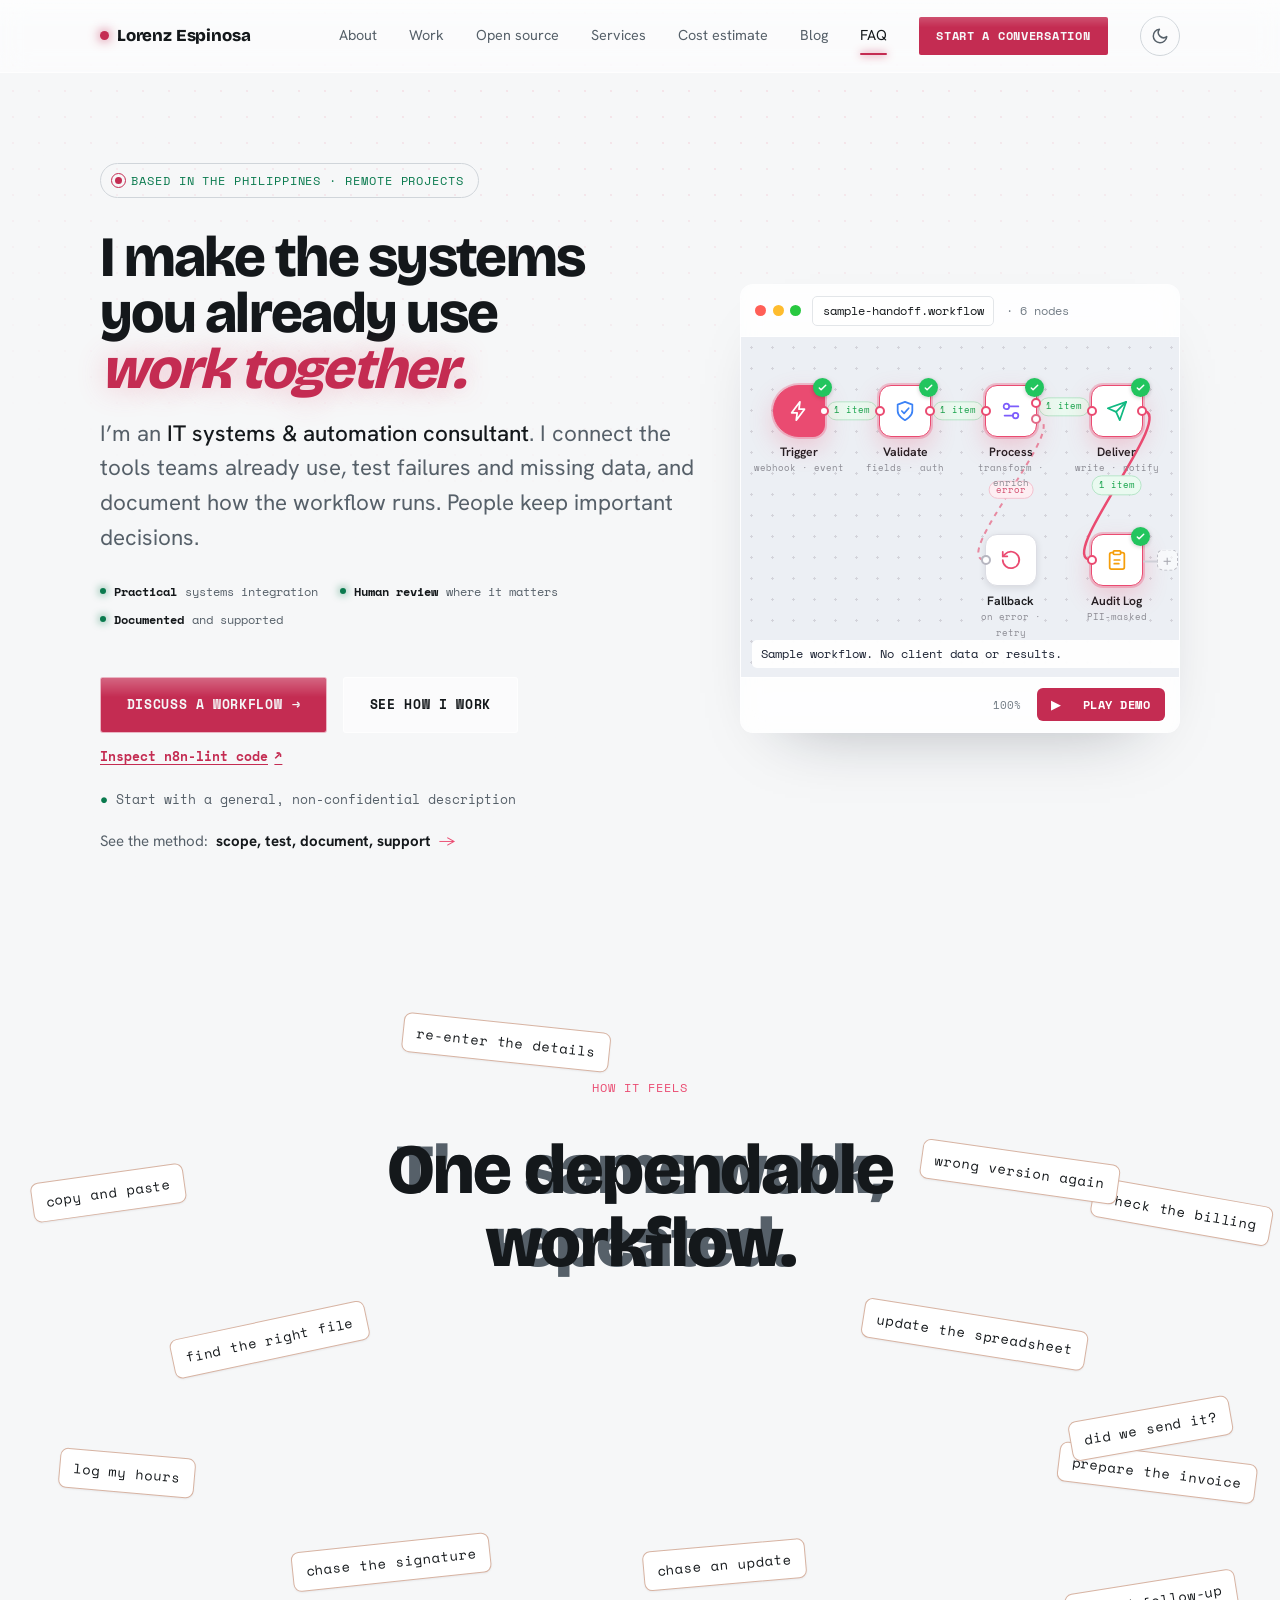
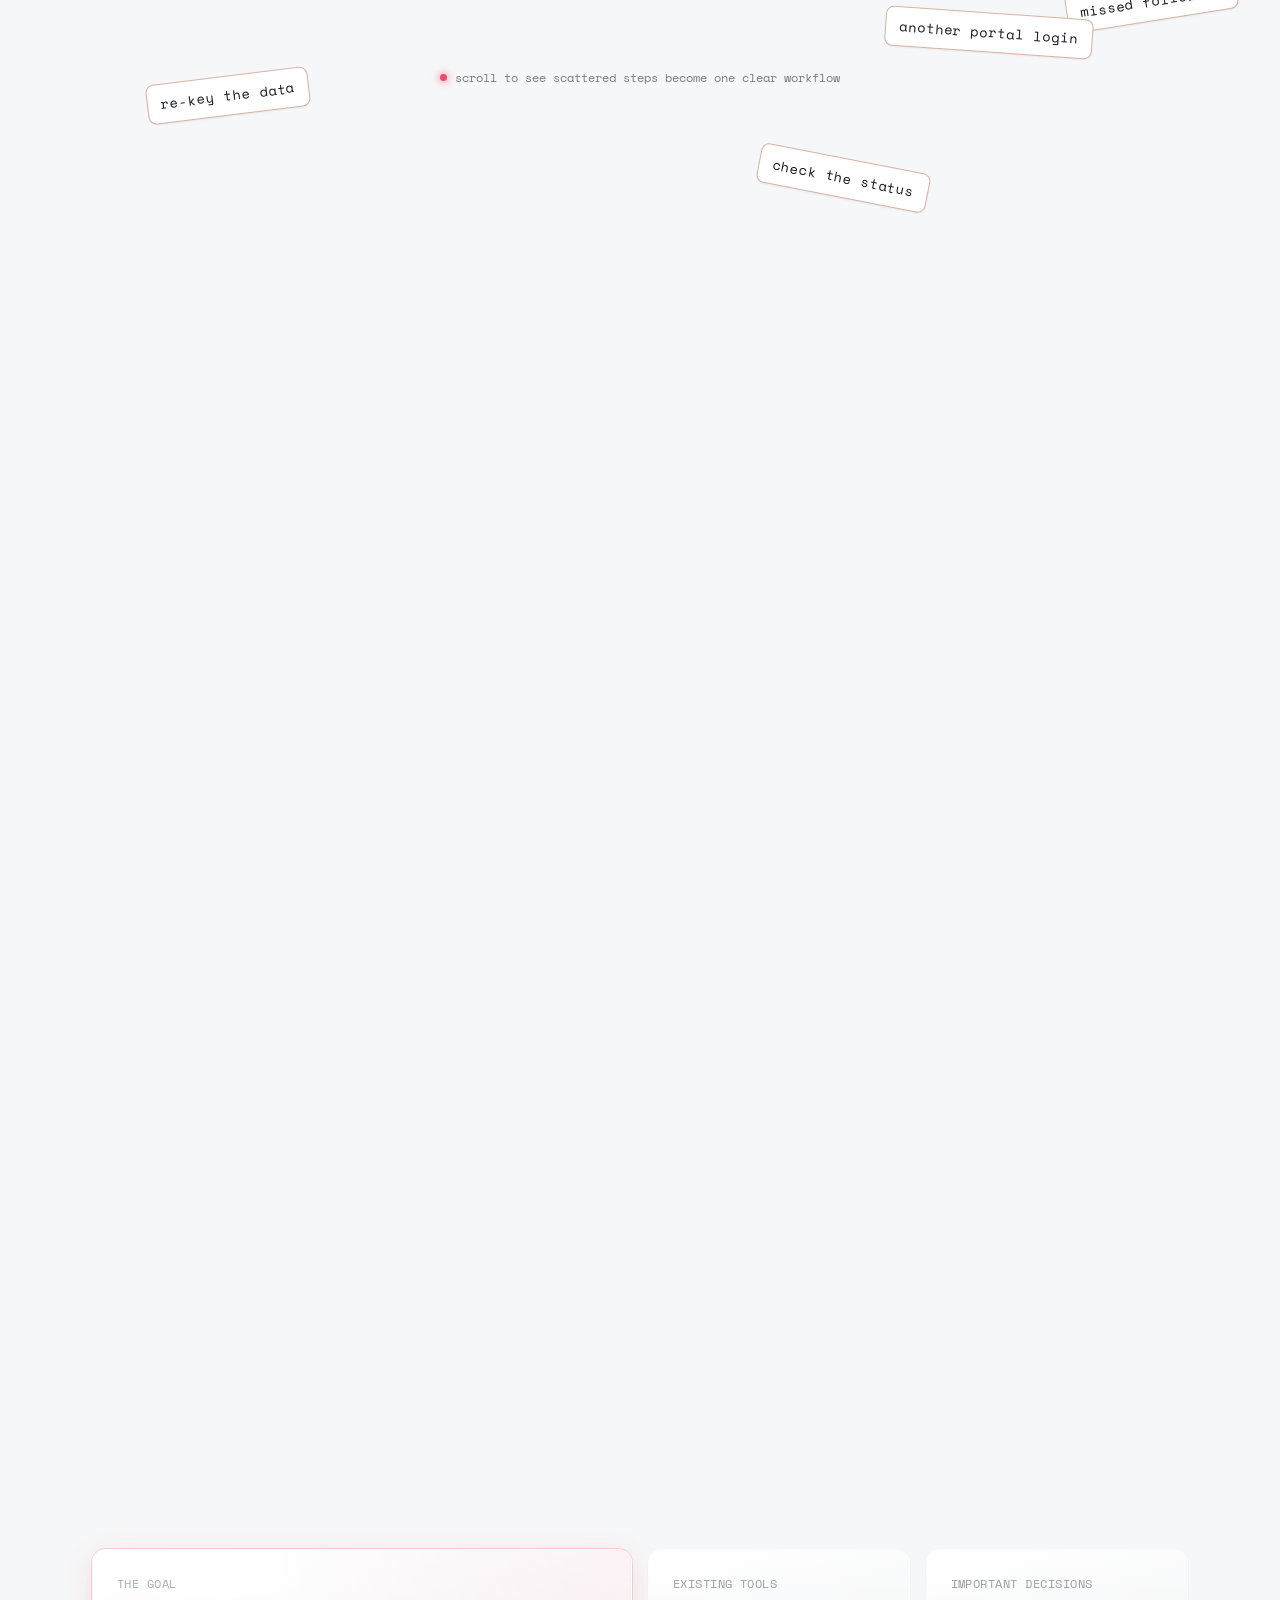
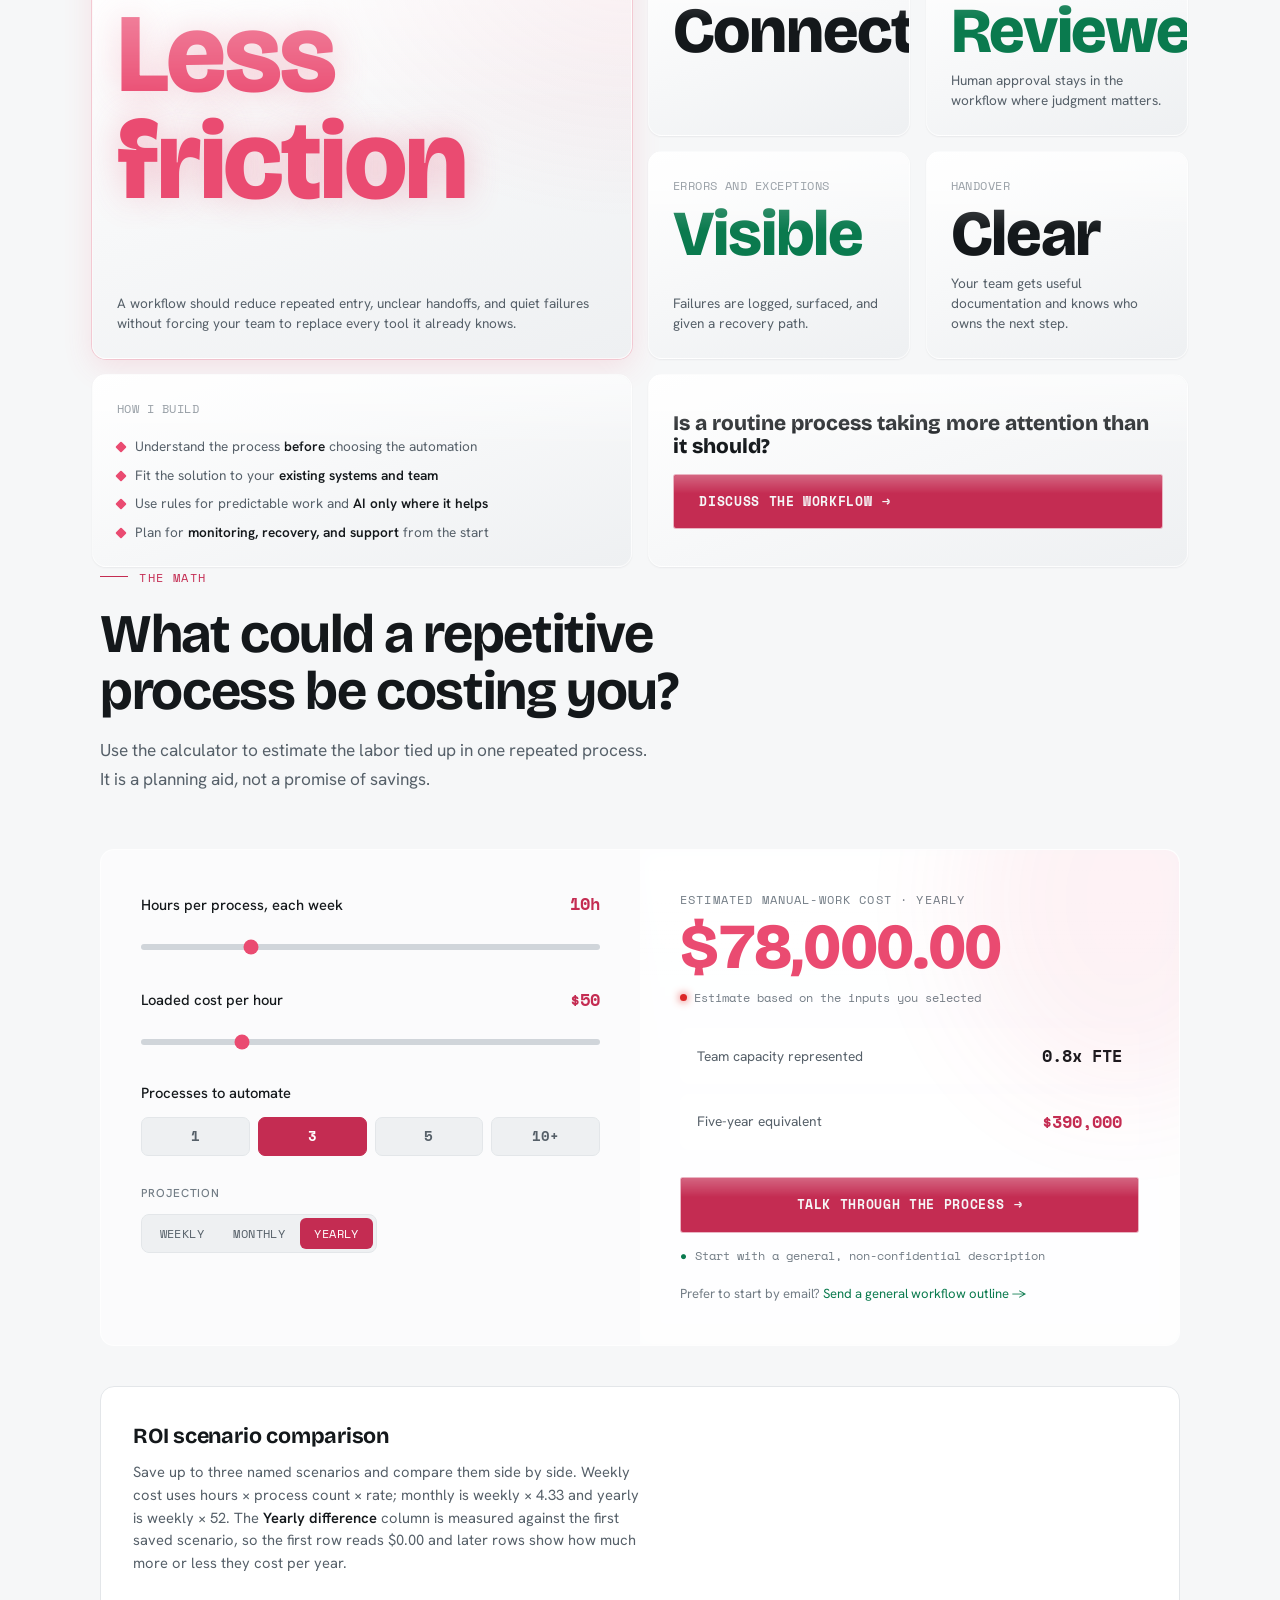
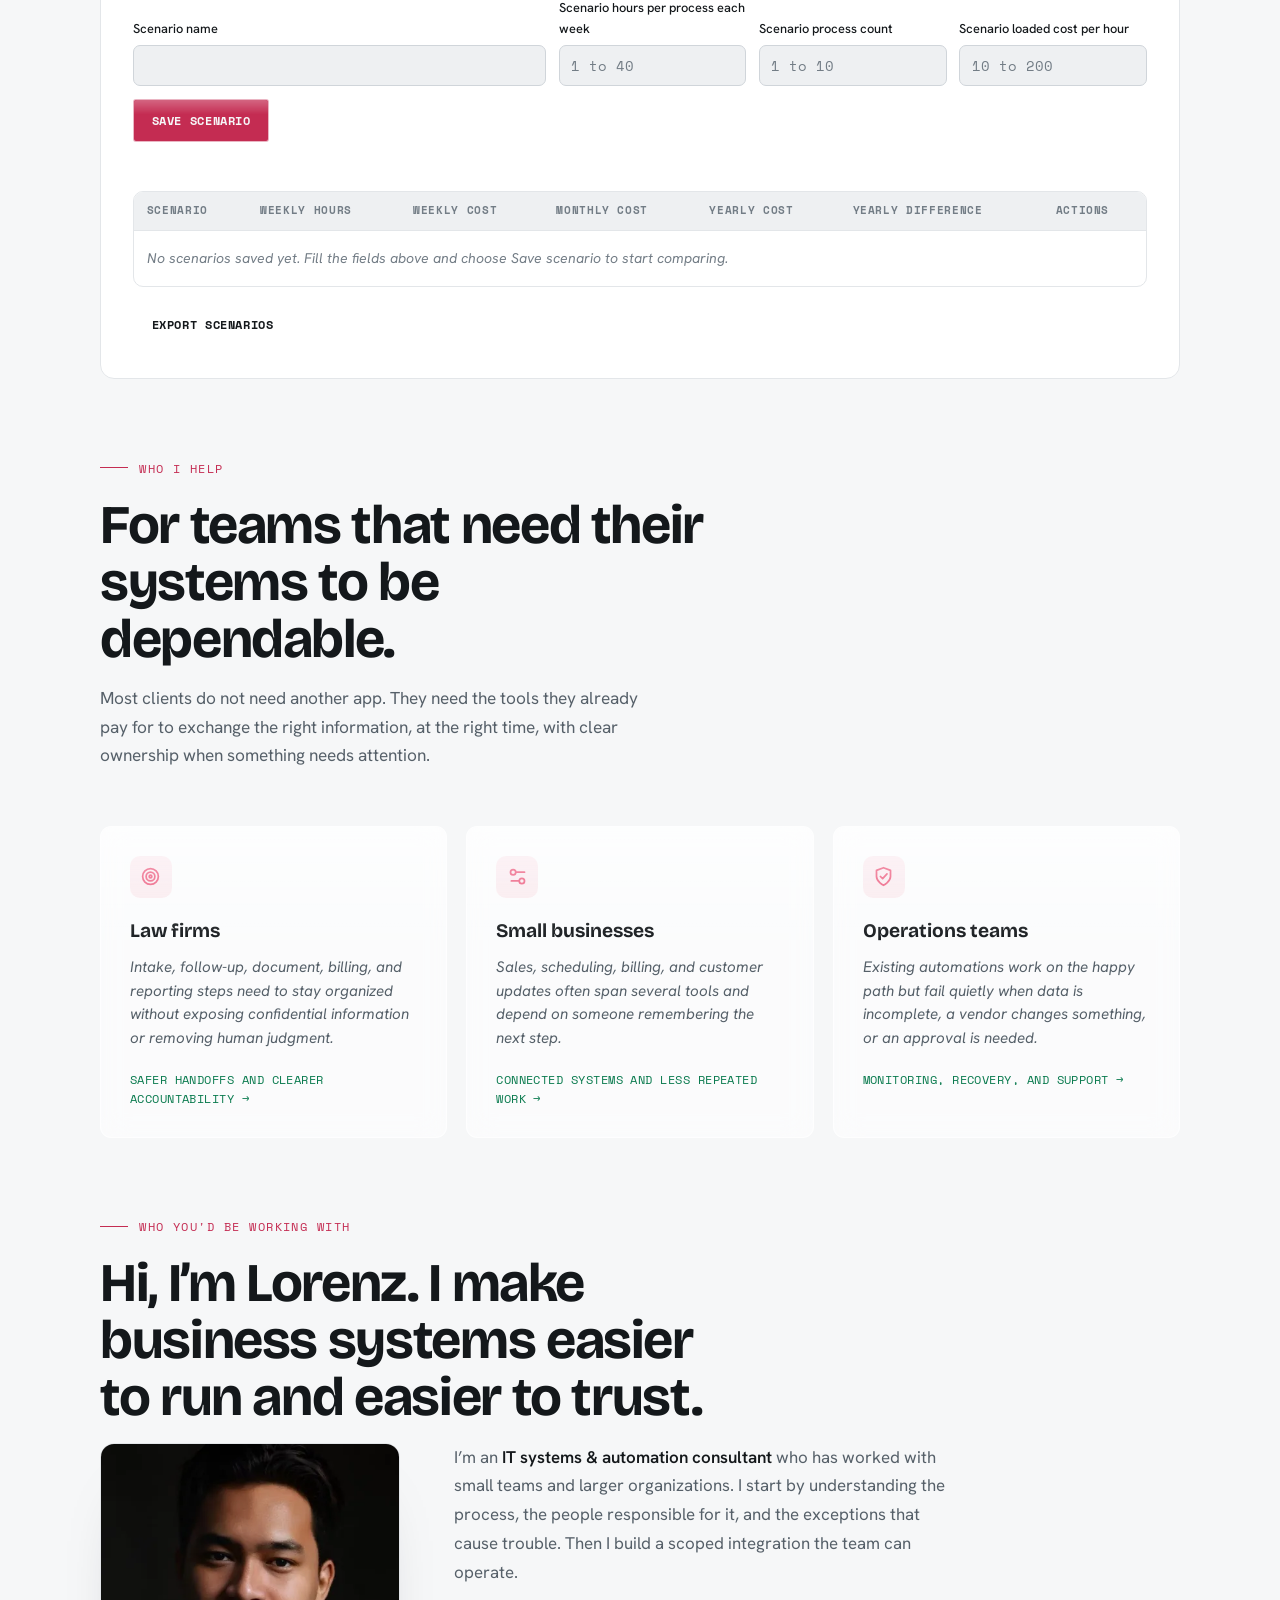
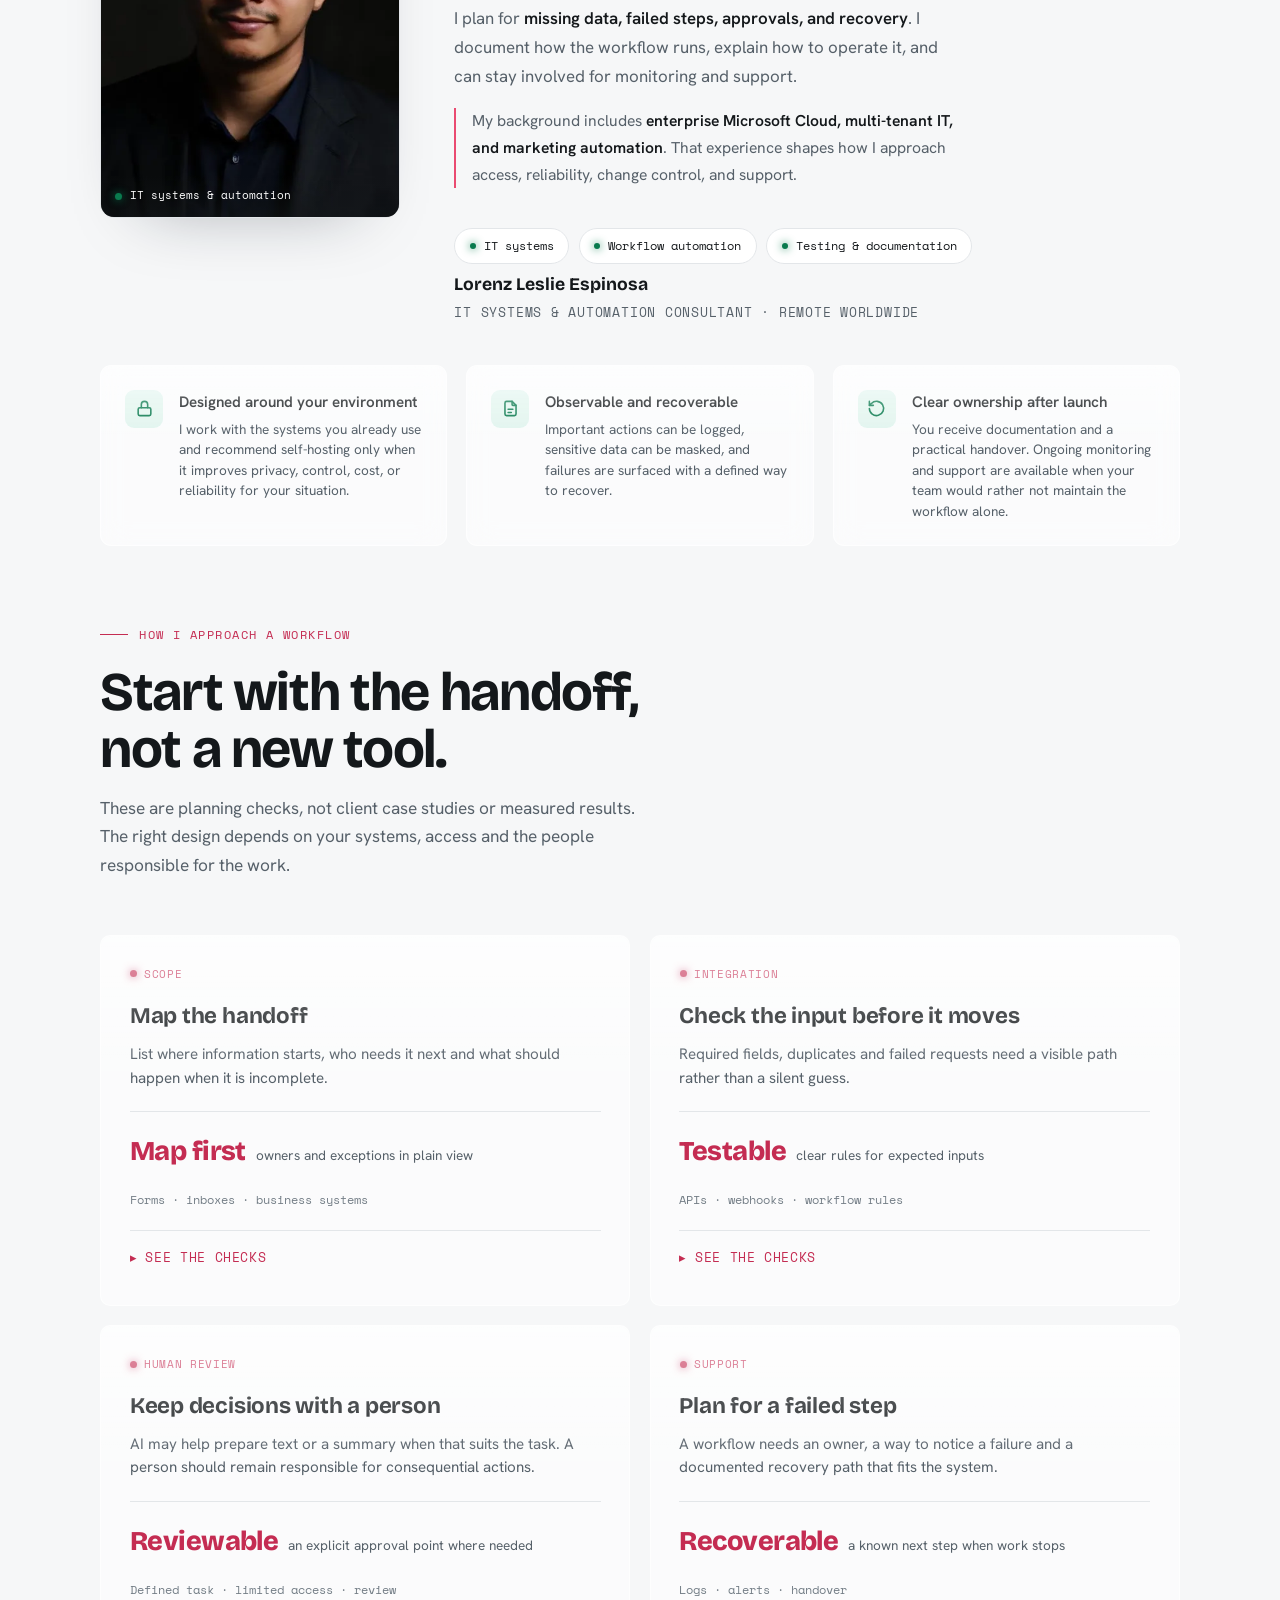
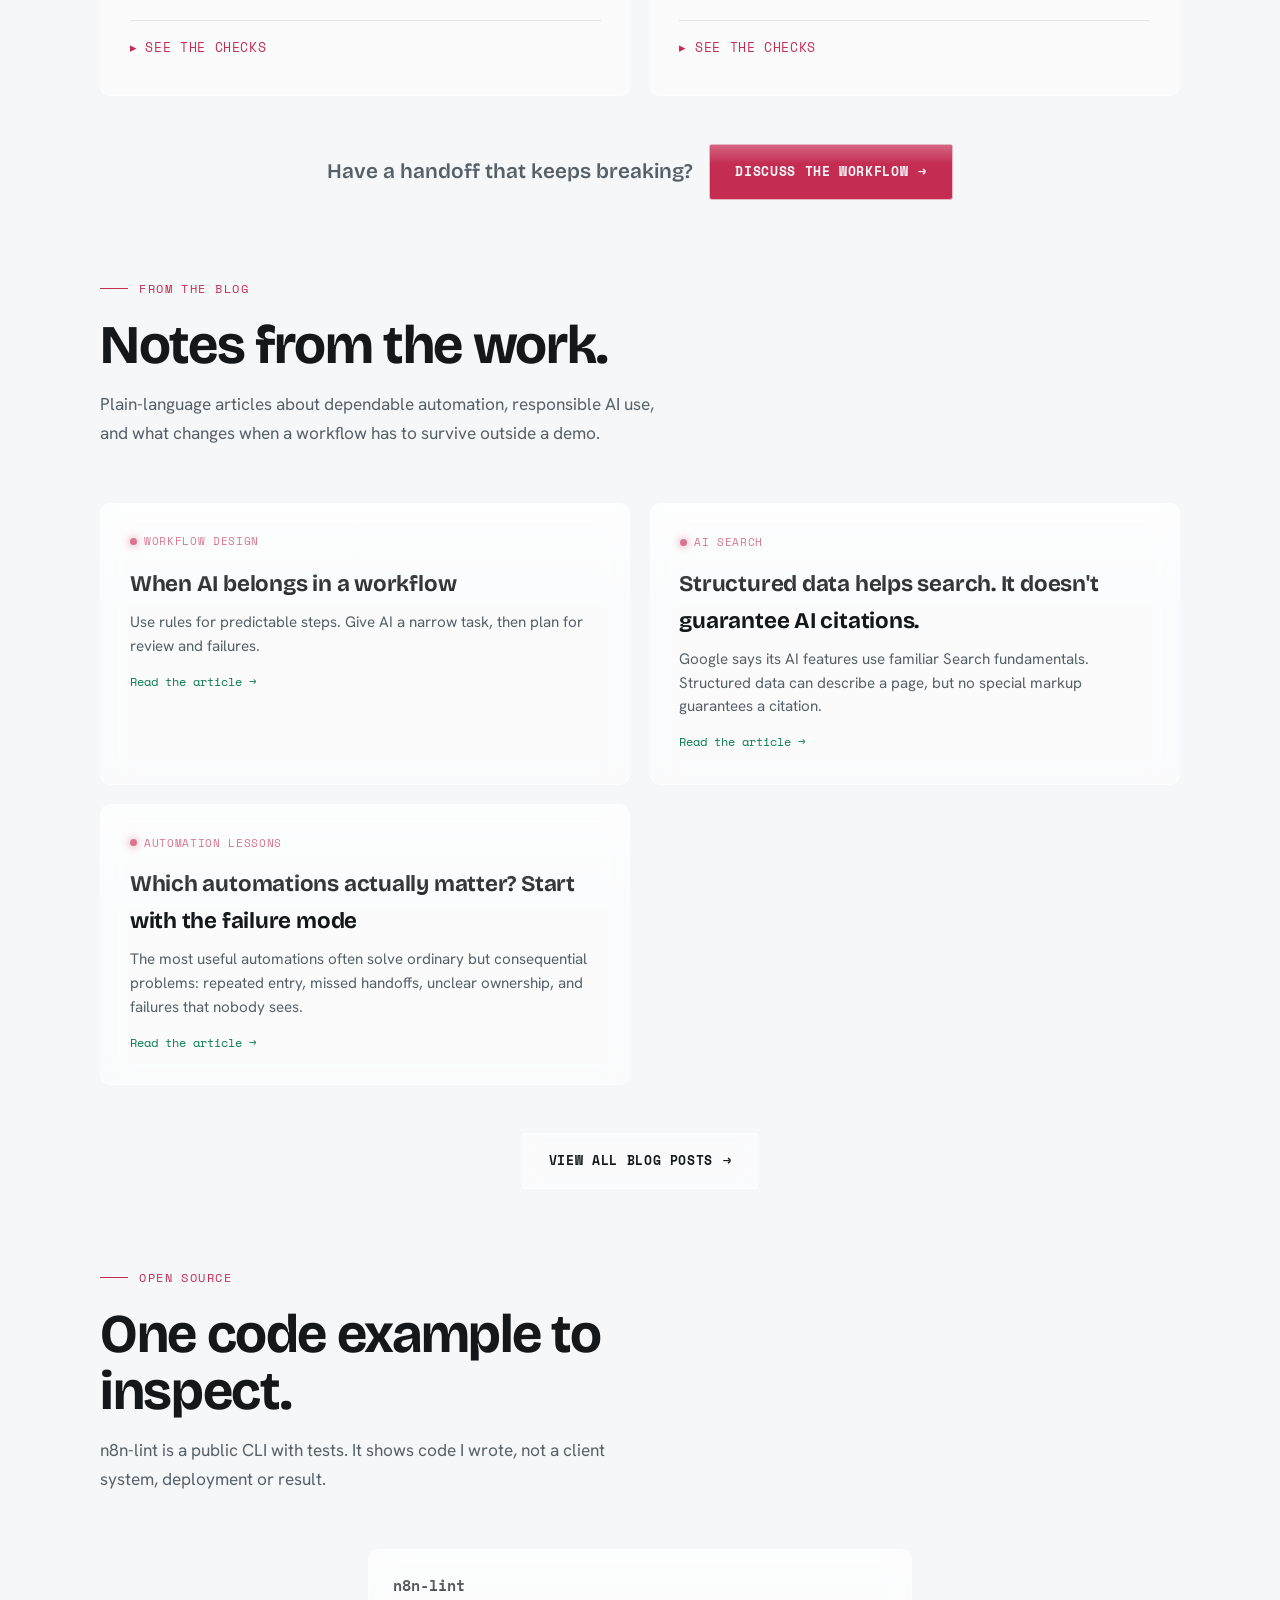
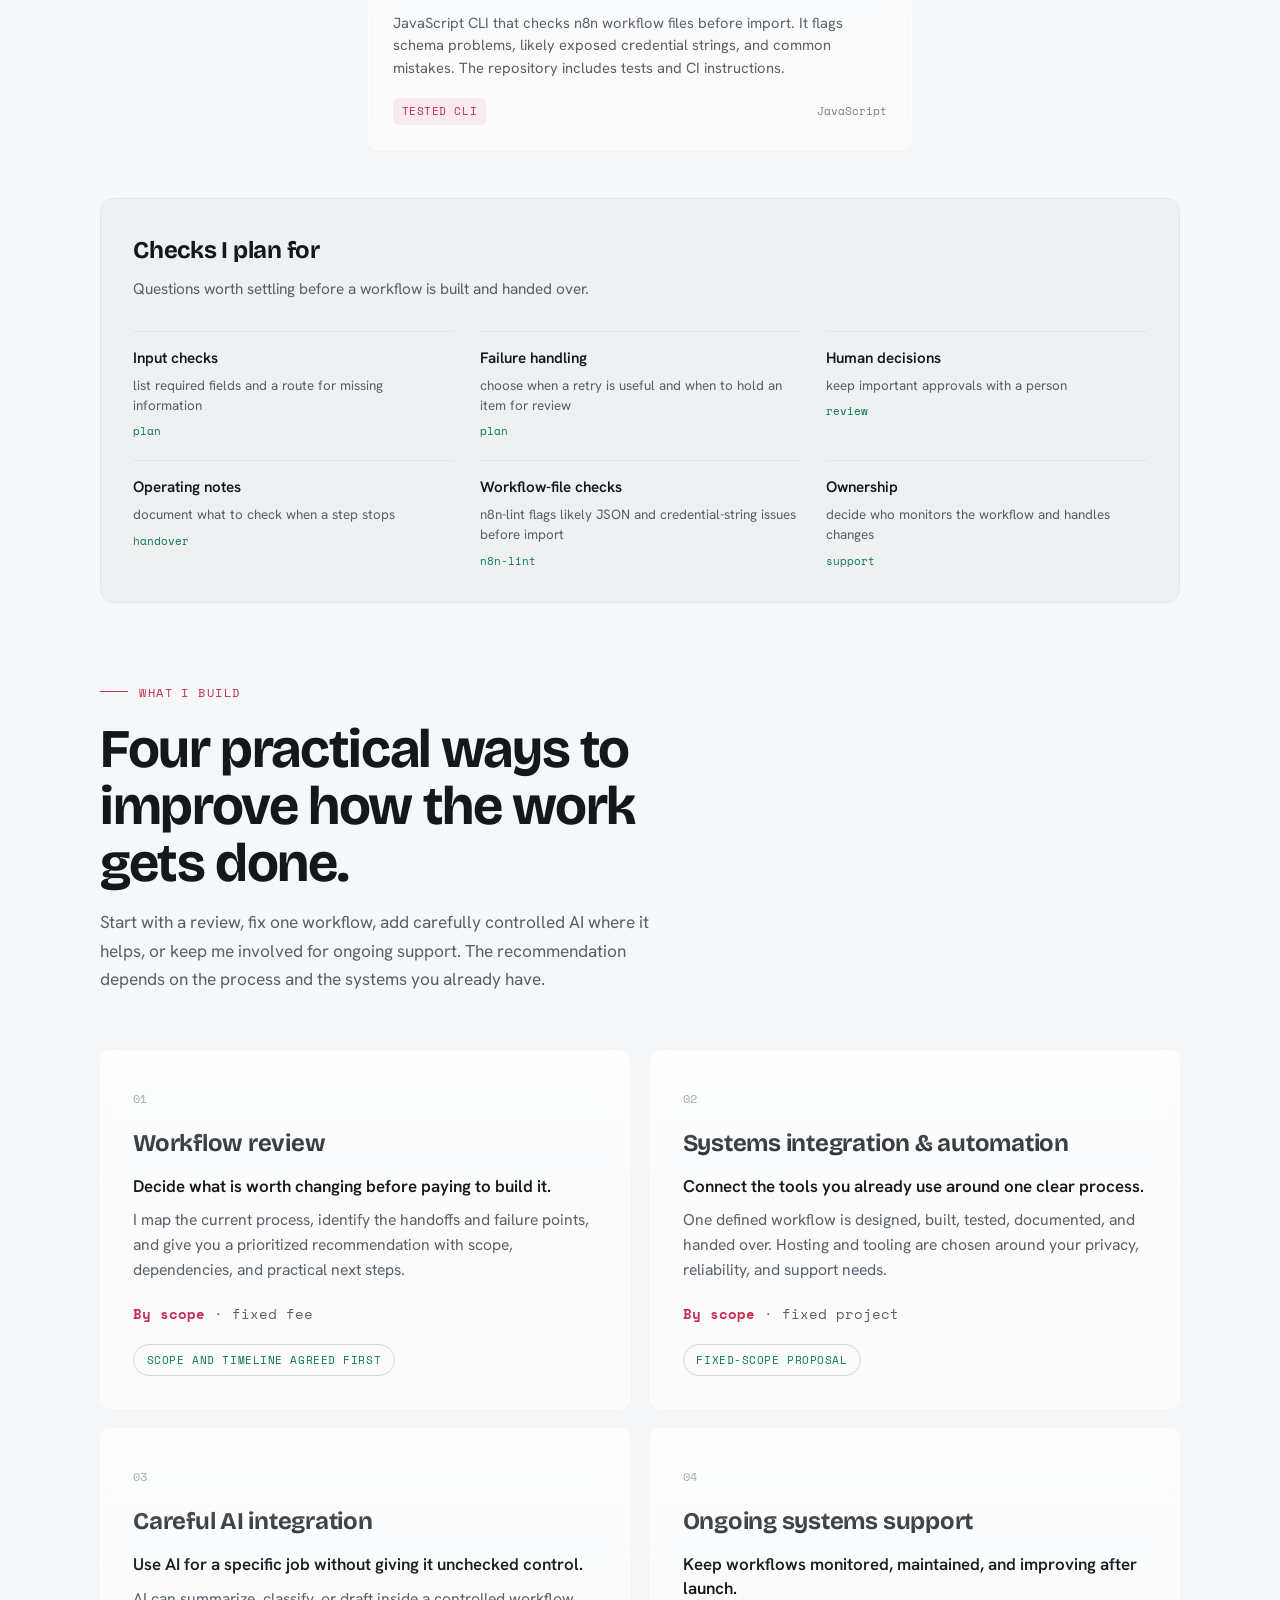
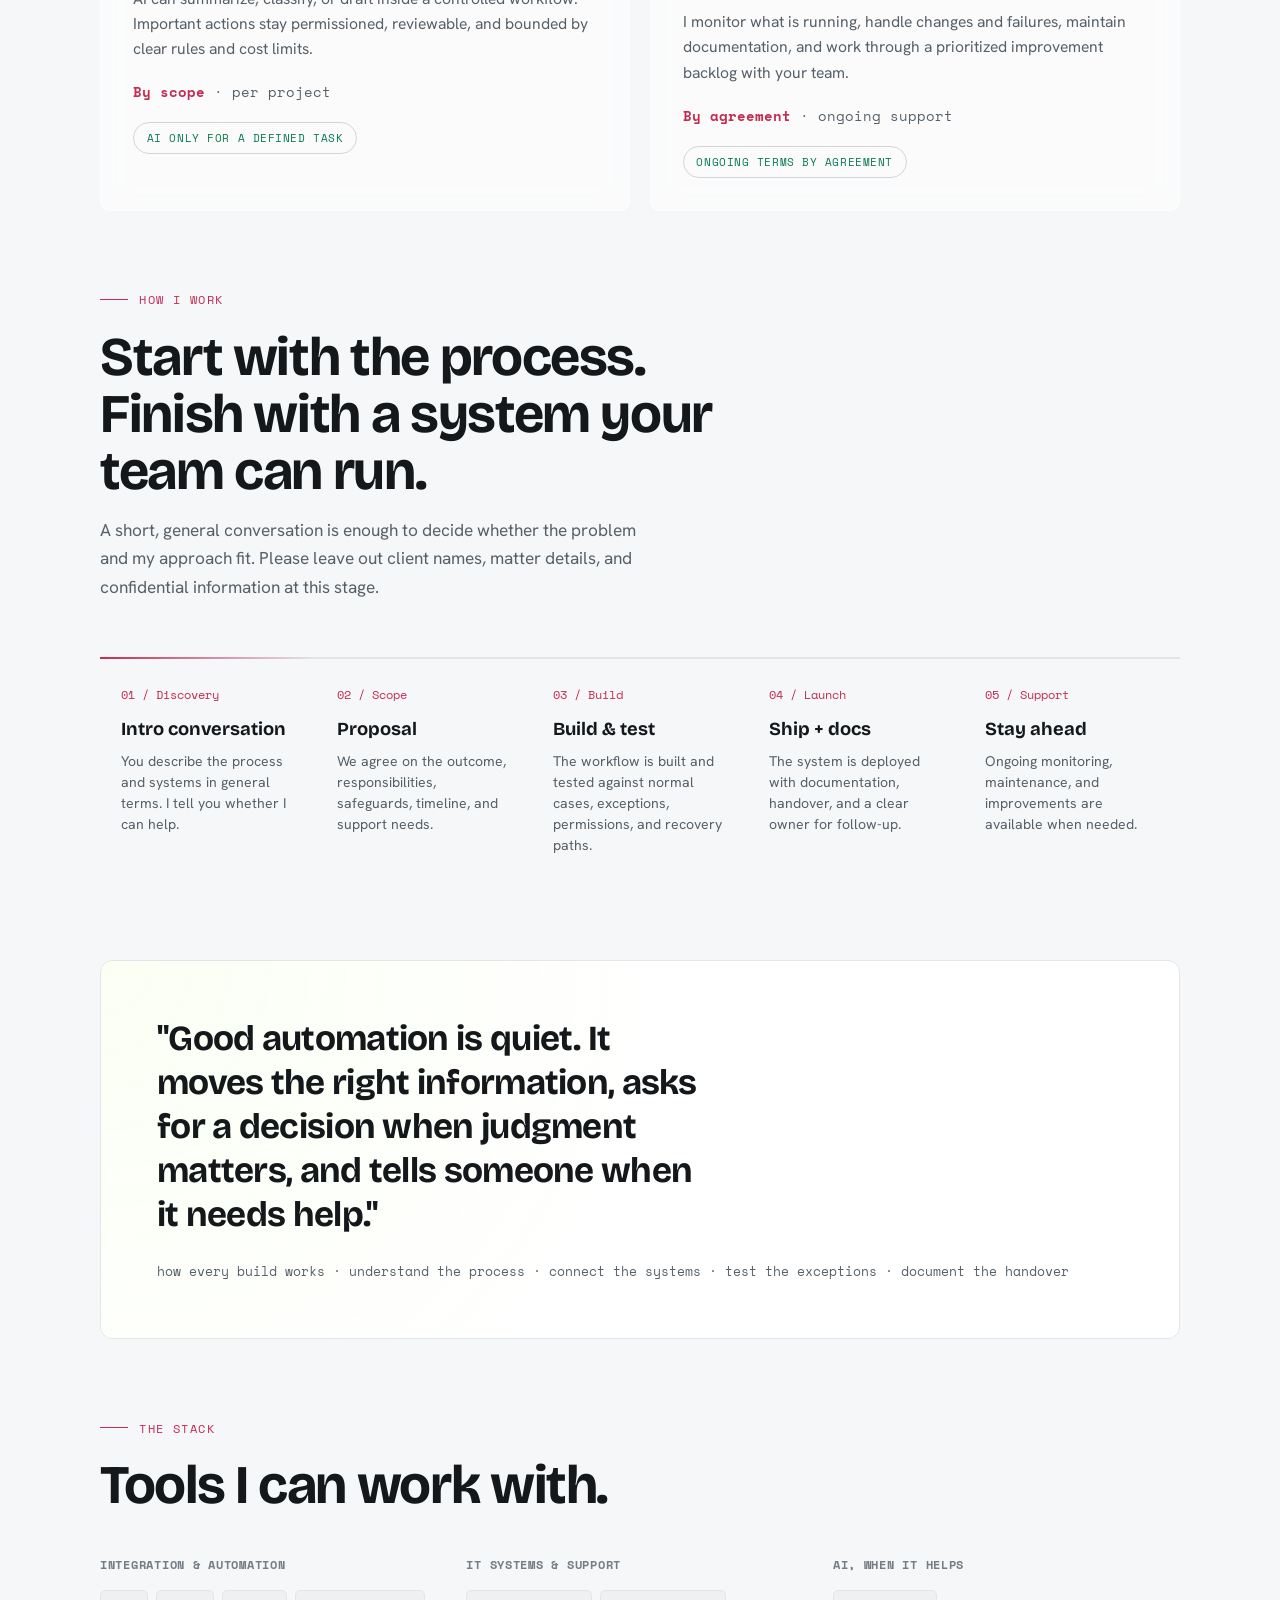
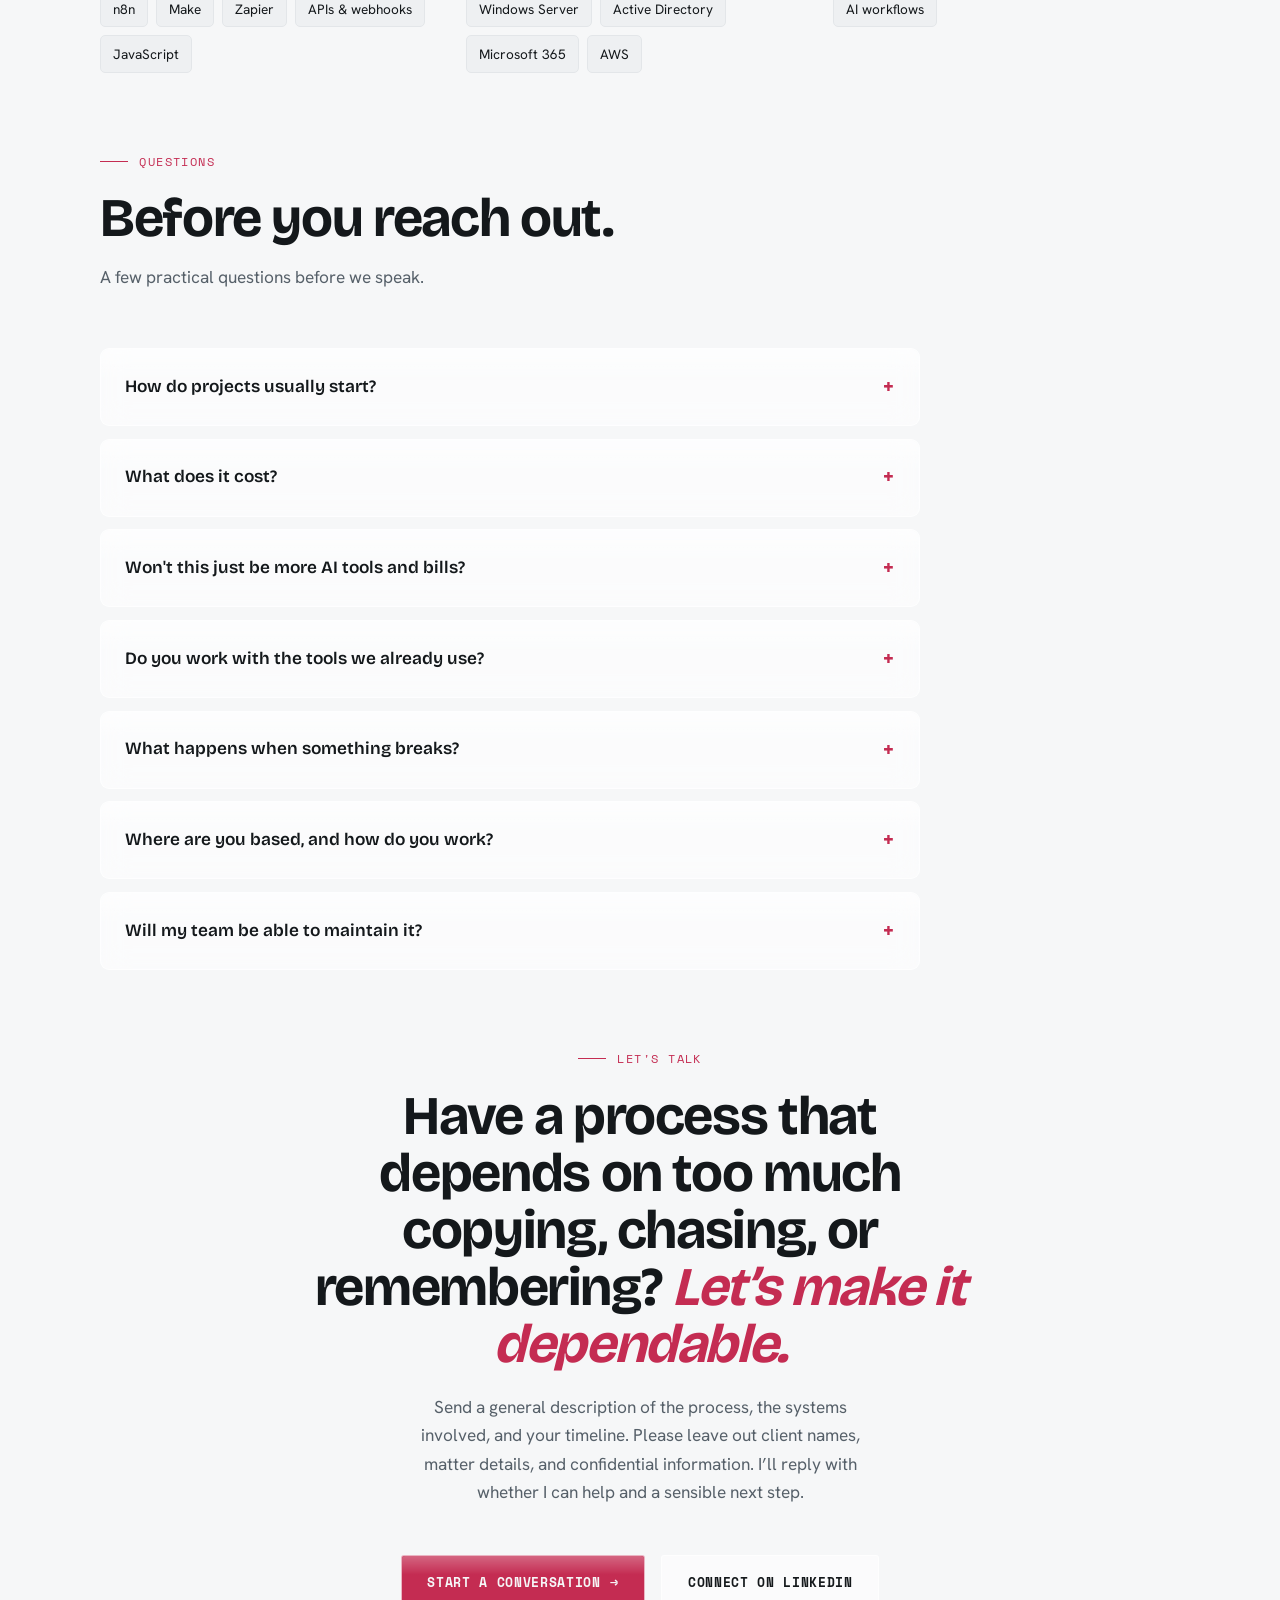
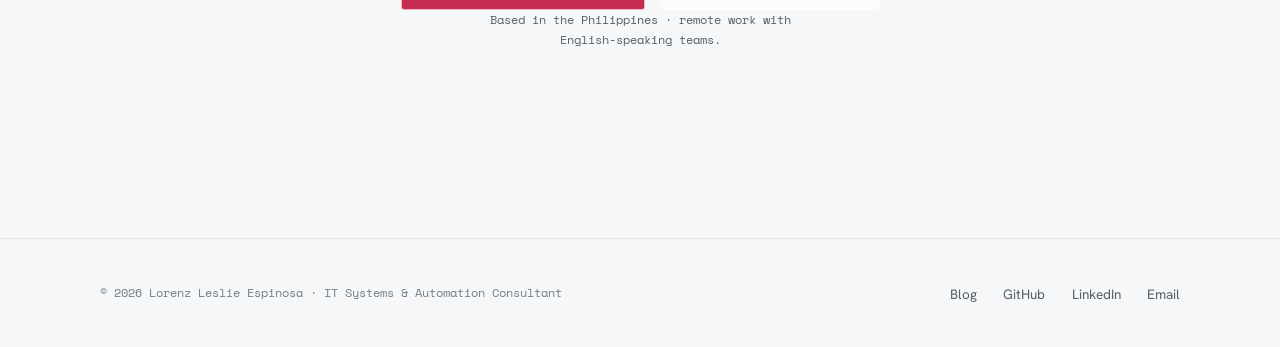
==== commit 1bc0eb68: "feat: add ROI scenario comparison Save, update, remove, persist, and export up to three named ROI sc" ====
--- a/index.html
+++ b/index.html
@@ -278,6 +278,58 @@
         <p class="calc-magnet">Prefer to start by email? <a href="mailto:renzespinosa13@gmail.com?subject=Systems%20and%20automation%20inquiry&body=Hi%20Lorenz%2C%0A%0AThe%20process%20I%27d%20like%20to%20improve%3A%0ASystems%2Ftools%20involved%3A%0ATimeline%3A%0A%0APlease%20keep%20this%20initial%20message%20general%20and%20leave%20out%20client%20names%2C%20matter%20details%2C%20or%20confidential%20information.%0A">Send a general workflow outline →</a></p>
       </div>
     </div>
+
+    <div class="scn-region" id="scnRegion" role="region" aria-labelledby="scn-h">
+      <h3 class="scn-title" id="scn-h">ROI scenario comparison</h3>
+      <p class="scn-intro">Save up to three named scenarios and compare them side by side. Weekly cost uses hours &times; process count &times; rate; monthly is weekly &times; 4.33 and yearly is weekly &times; 52. The <b>Yearly difference</b> column is measured against the first saved scenario, so the first row reads $0.00 and later rows show how much more or less they cost per year.</p>
+      <div class="scn-form">
+        <div class="scn-field scn-field-name">
+          <label for="sName">Scenario name</label>
+          <input id="sName" name="sName" type="text" maxlength="80" autocomplete="off">
+        </div>
+        <div class="scn-field">
+          <label for="sHours">Scenario hours per process each week</label>
+          <input id="sHours" name="sHours" type="number" min="1" max="40" step="0.5" inputmode="decimal" placeholder="1 to 40">
+        </div>
+        <div class="scn-field">
+          <label for="sProc">Scenario process count</label>
+          <input id="sProc" name="sProc" type="number" min="1" max="10" step="1" inputmode="numeric" placeholder="1 to 10">
+        </div>
+        <div class="scn-field">
+          <label for="sRate">Scenario loaded cost per hour</label>
+          <input id="sRate" name="sRate" type="number" min="10" max="200" step="0.01" inputmode="decimal" placeholder="10 to 200">
+        </div>
+        <div class="scn-actions">
+          <button type="button" class="btn btn-primary scn-btn" id="sSave">Save scenario</button>
+          <button type="button" class="btn btn-ghost scn-btn" id="sUpdate" hidden>Update scenario</button>
+          <button type="button" class="btn btn-ghost scn-btn" id="sCancel" hidden>Cancel edit</button>
+        </div>
+      </div>
+      <p class="scn-status" id="sStatus" role="status" aria-live="polite"></p>
+      <div class="scn-tablewrap" tabindex="0" role="region" aria-label="Saved ROI scenarios">
+        <table class="scn-table" id="scnTable">
+          <caption class="sr-only">Saved ROI scenarios</caption>
+          <thead>
+            <tr>
+              <th scope="col">Scenario</th>
+              <th scope="col">Weekly hours</th>
+              <th scope="col">Weekly cost</th>
+              <th scope="col">Monthly cost</th>
+              <th scope="col">Yearly cost</th>
+              <th scope="col">Yearly difference</th>
+              <th scope="col">Actions</th>
+            </tr>
+          </thead>
+          <tbody id="scnBody">
+            <tr class="scn-empty"><td colspan="7">No scenarios saved yet. Fill the fields above and choose Save scenario to start comparing.</td></tr>
+          </tbody>
+        </table>
+      </div>
+      <div class="scn-foot">
+        <button type="button" class="btn btn-ghost scn-btn" id="sExport">Export scenarios</button>
+        <span class="scn-cap" id="scnCount"></span>
+      </div>
+    </div>
   </div>
 </section>
 
--- a/styles/main.css
+++ b/styles/main.css
@@ -440,3 +440,36 @@
 .os-trust-list b{font-family:var(--body);font-weight:600;font-size:.95rem;color:var(--ink)}
 .os-trust-list span{font-size:.84rem;color:var(--muted);line-height:1.5}
 .os-trust-list code{font-family:var(--mono);font-size:.66rem;color:var(--green);margin-top:.15rem}
+
+/* ── ROI scenario comparison (roi-scenarios-v1) ─────────────────── */
+.scn-region{margin-top:2.5rem;border:1px solid var(--line);border-radius:14px;background:var(--surface);padding:clamp(1.25rem,1rem + 1.5vw,2rem)}
+.scn-title{font-family:var(--display);font-weight:700;font-size:1.35rem;letter-spacing:-0.01em;margin-bottom:.4rem}
+.scn-intro{color:var(--muted);font-size:.92rem;line-height:1.55;max-width:64ch;margin-bottom:1.4rem}
+.scn-intro b{color:var(--ink);font-weight:600}
+.scn-form{display:grid;grid-template-columns:minmax(0,2.2fr) repeat(3,minmax(0,1fr));gap:.8rem;align-items:end}
+.scn-field label{display:block;font-size:.8rem;font-weight:500;color:var(--ink);margin-bottom:.35rem}
+.scn-field input{width:100%;min-width:0;padding:.55rem .7rem;border:1px solid var(--line-bright);border-radius:7px;background:var(--bg-2);color:var(--ink);font-family:var(--mono);font-size:.9rem}
+.scn-field input::placeholder{color:var(--faint)}
+.scn-actions{display:flex;gap:.6rem;flex-wrap:wrap}
+.scn-actions .scn-btn[hidden]{display:none}
+.scn-btn{padding:.7rem 1.1rem;font-size:.78rem}
+.scn-status{min-height:1.4rem;font-size:.85rem;color:var(--muted);margin:.7rem 0 .2rem}
+.scn-status.scn-error{color:var(--red);font-weight:600}
+.scn-tablewrap{overflow-x:auto;margin-top:1rem;border:1px solid var(--line);border-radius:10px}
+.scn-table{width:100%;border-collapse:collapse;min-width:560px}
+.scn-table th,.scn-table td{padding:.6rem .8rem;text-align:left;border-bottom:1px solid var(--line);font-size:.88rem;white-space:nowrap;font-variant-numeric:tabular-nums}
+.scn-table thead th{font-family:var(--mono);font-size:.68rem;text-transform:uppercase;letter-spacing:.06em;color:var(--faint);background:var(--bg-2)}
+.scn-table tbody tr:last-child td{border-bottom:none}
+.scn-table td[data-col="0"]{font-weight:600;color:var(--ink);max-width:16ch;overflow:hidden;text-overflow:ellipsis}
+.scn-act{font-family:var(--mono);font-size:.72rem;font-weight:700;padding:.4rem .7rem;border-radius:6px;border:1px solid var(--line);background:var(--bg-2);color:var(--muted);cursor:pointer;transition:color .2s,border-color .2s}
+.scn-act+.scn-act{margin-left:.45rem}
+.scn-act:hover{color:var(--ink);border-color:var(--line-bright)}
+.scn-act-del:hover{color:var(--red);border-color:var(--red)}
+.scn-empty td{color:var(--faint);font-style:italic;padding:1rem .8rem}
+.scn-foot{display:flex;align-items:center;gap:1rem;flex-wrap:wrap;margin-top:1rem}
+.scn-cap{font-family:var(--mono);font-size:.74rem;color:var(--faint)}
+@media(max-width:1023px){.scn-form{grid-template-columns:repeat(2,minmax(0,1fr))}}
+@media(max-width:639px){
+  .scn-form{grid-template-columns:1fr}
+  .scn-actions .btn{flex:1 1 auto;justify-content:center}
+}
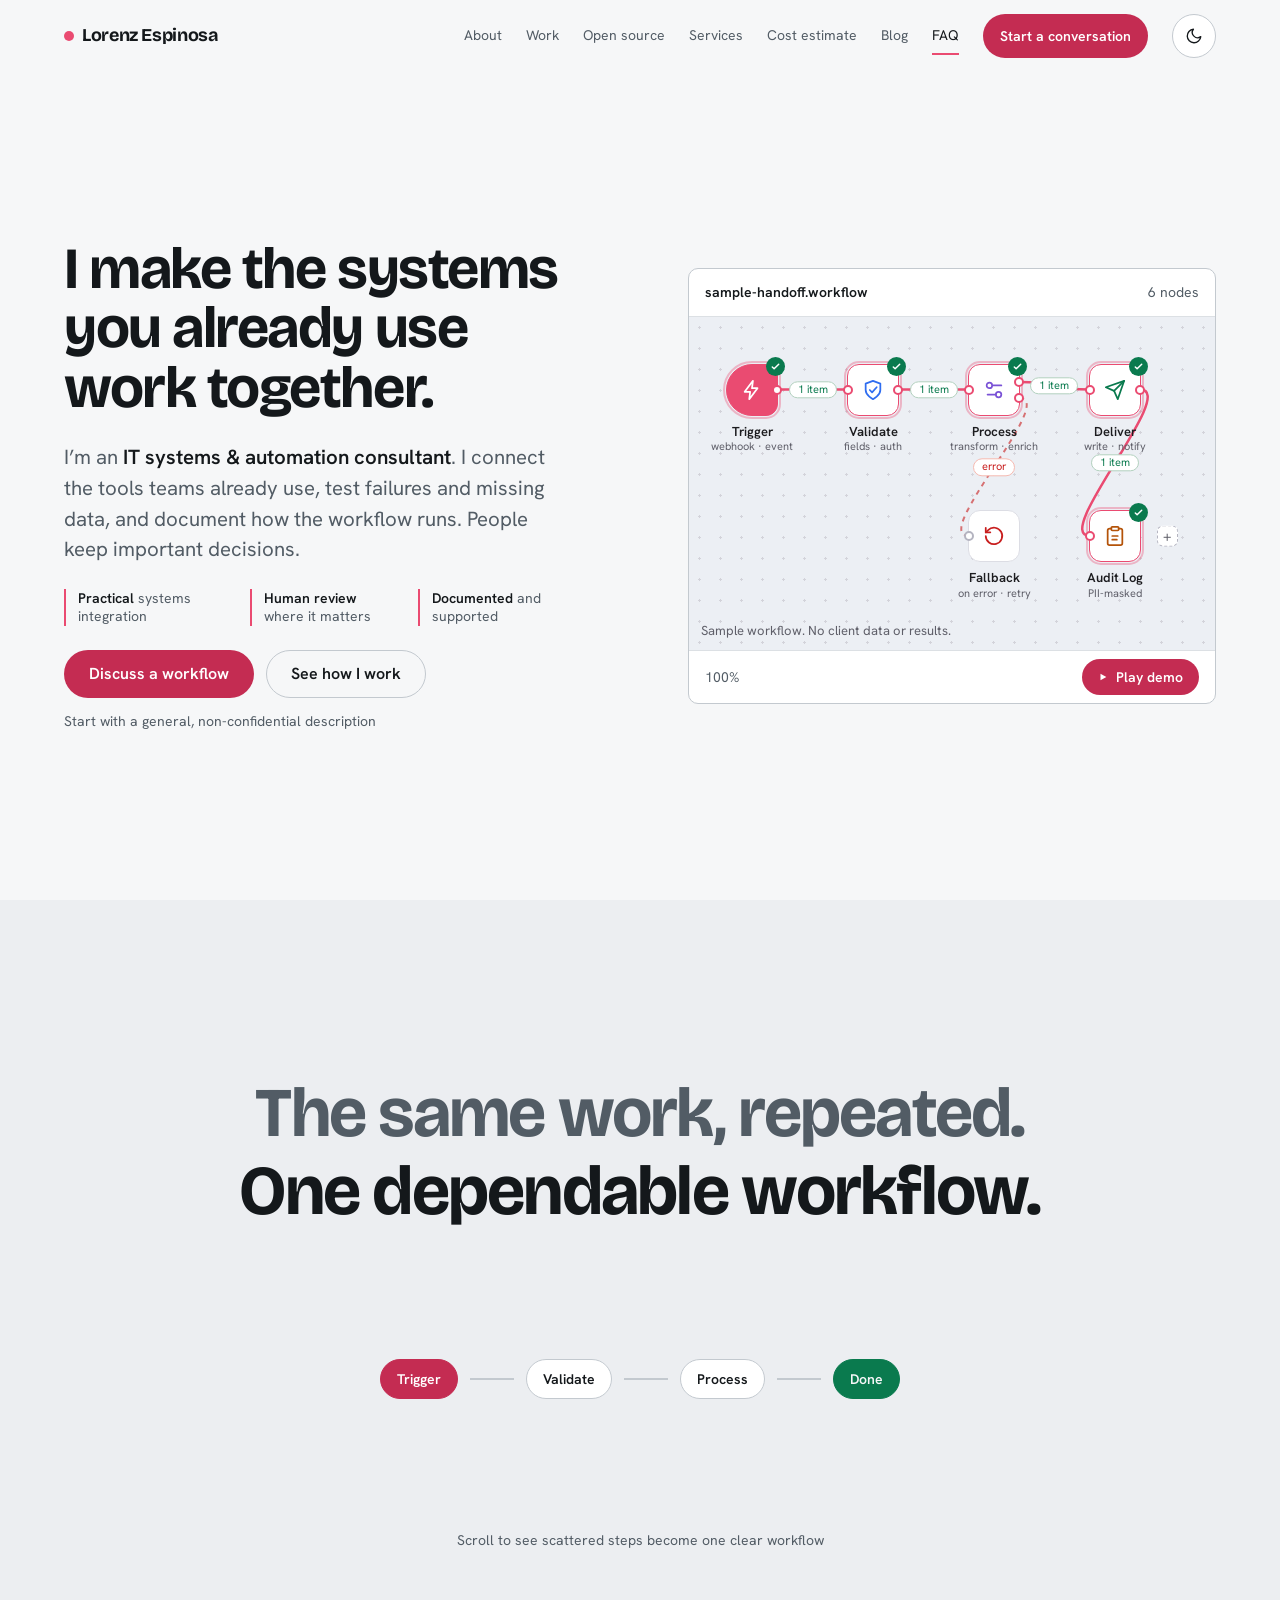
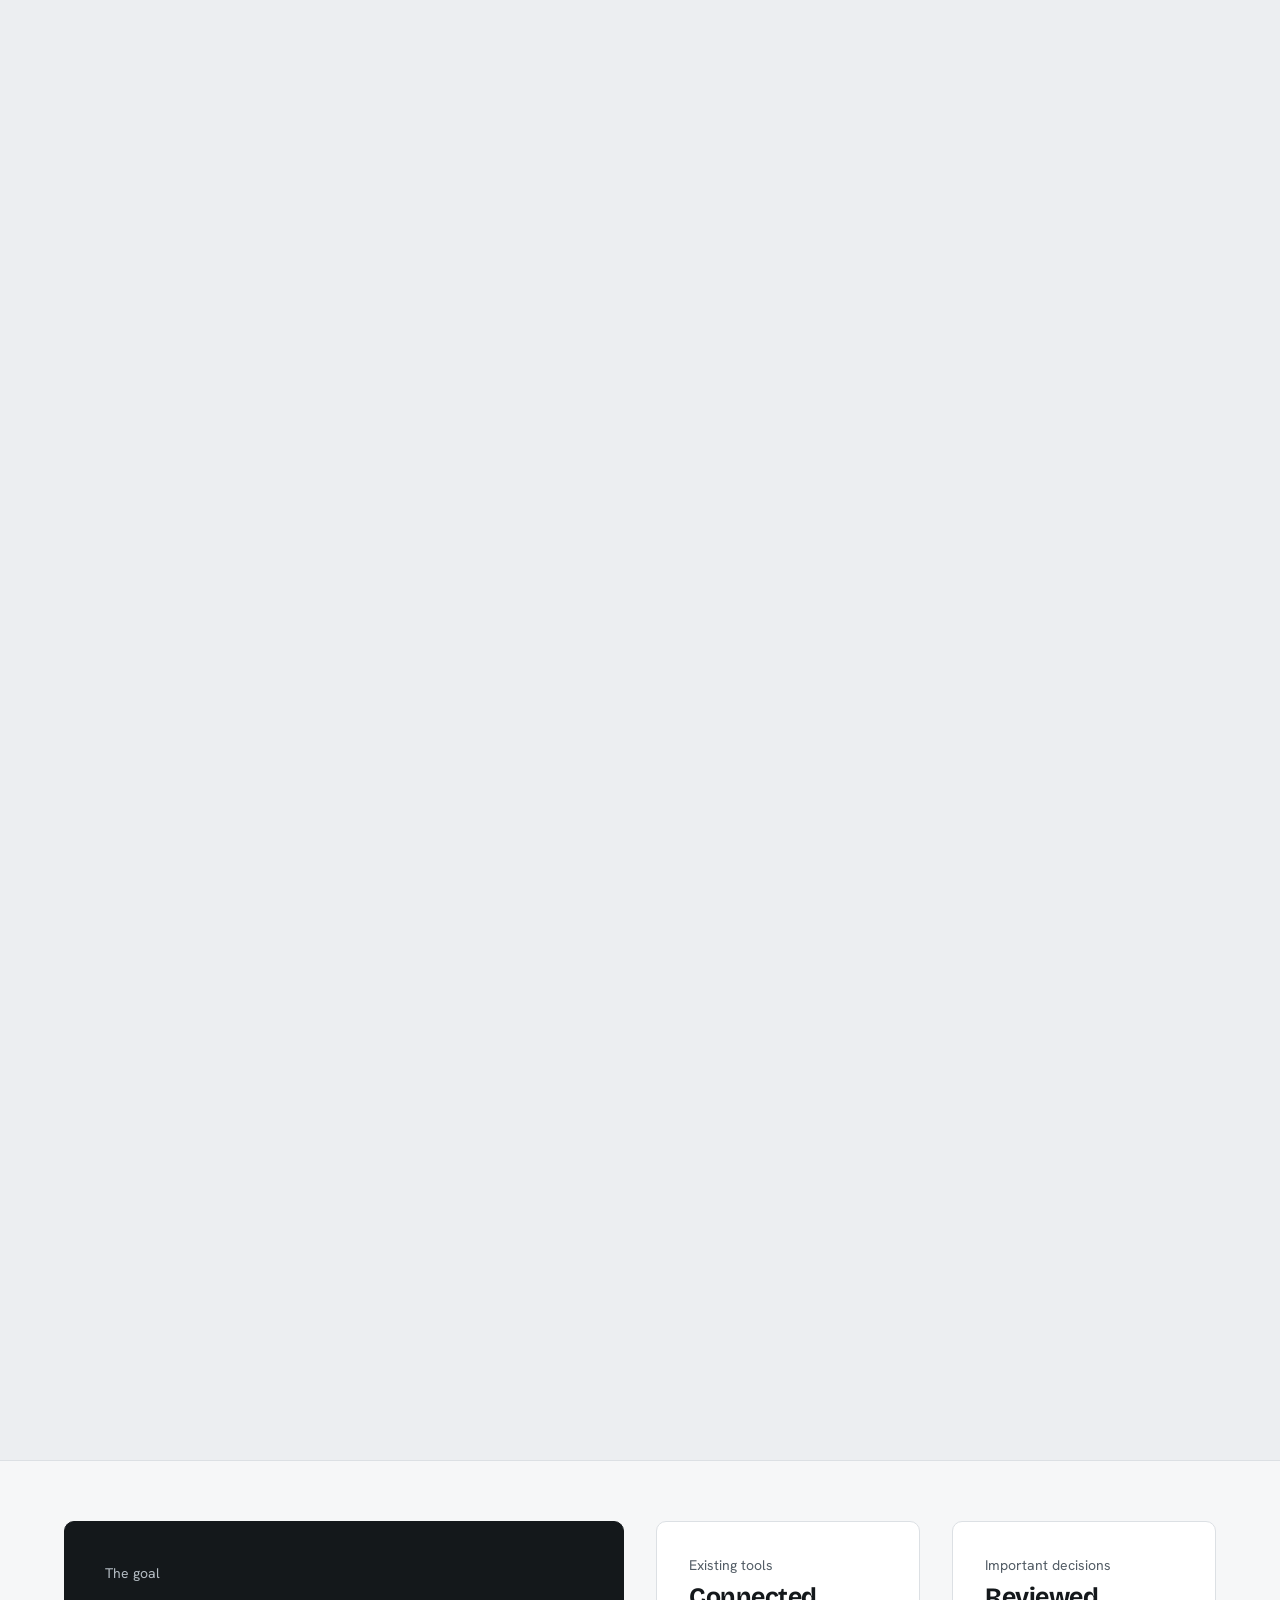
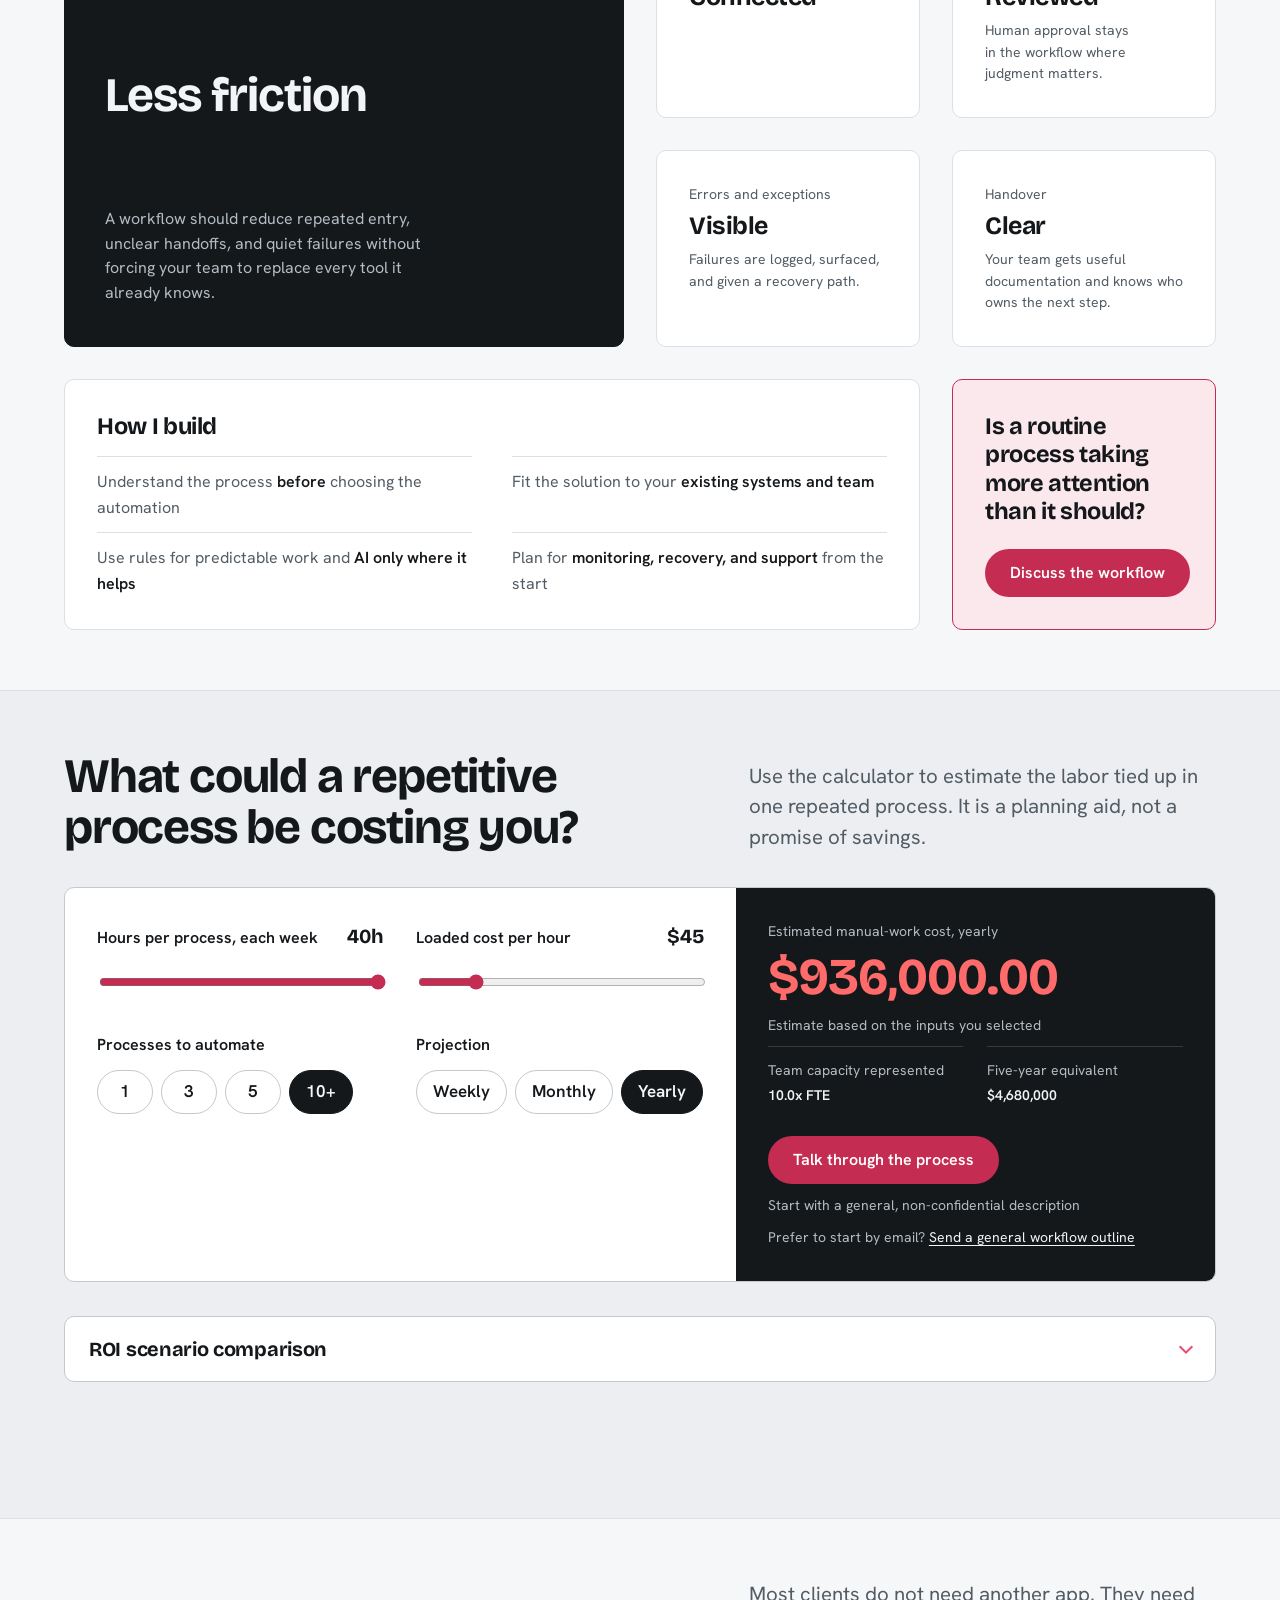
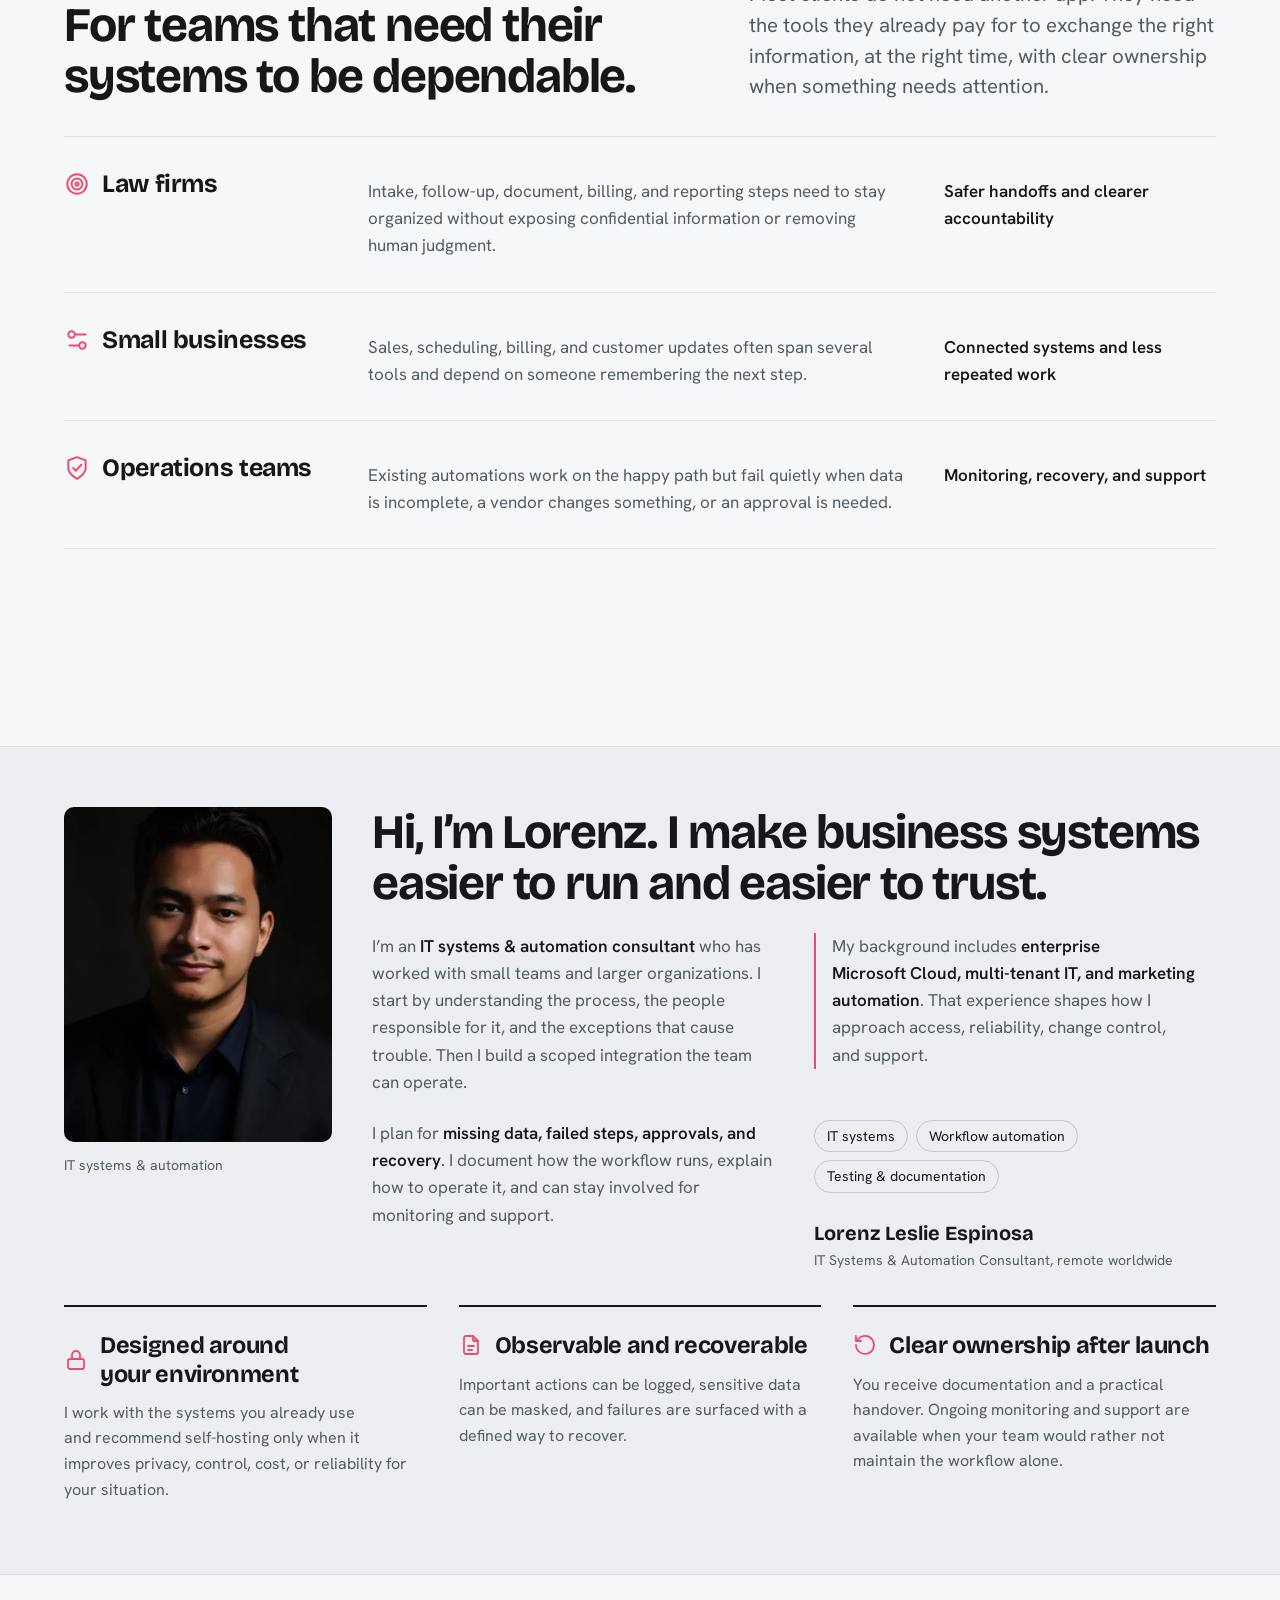
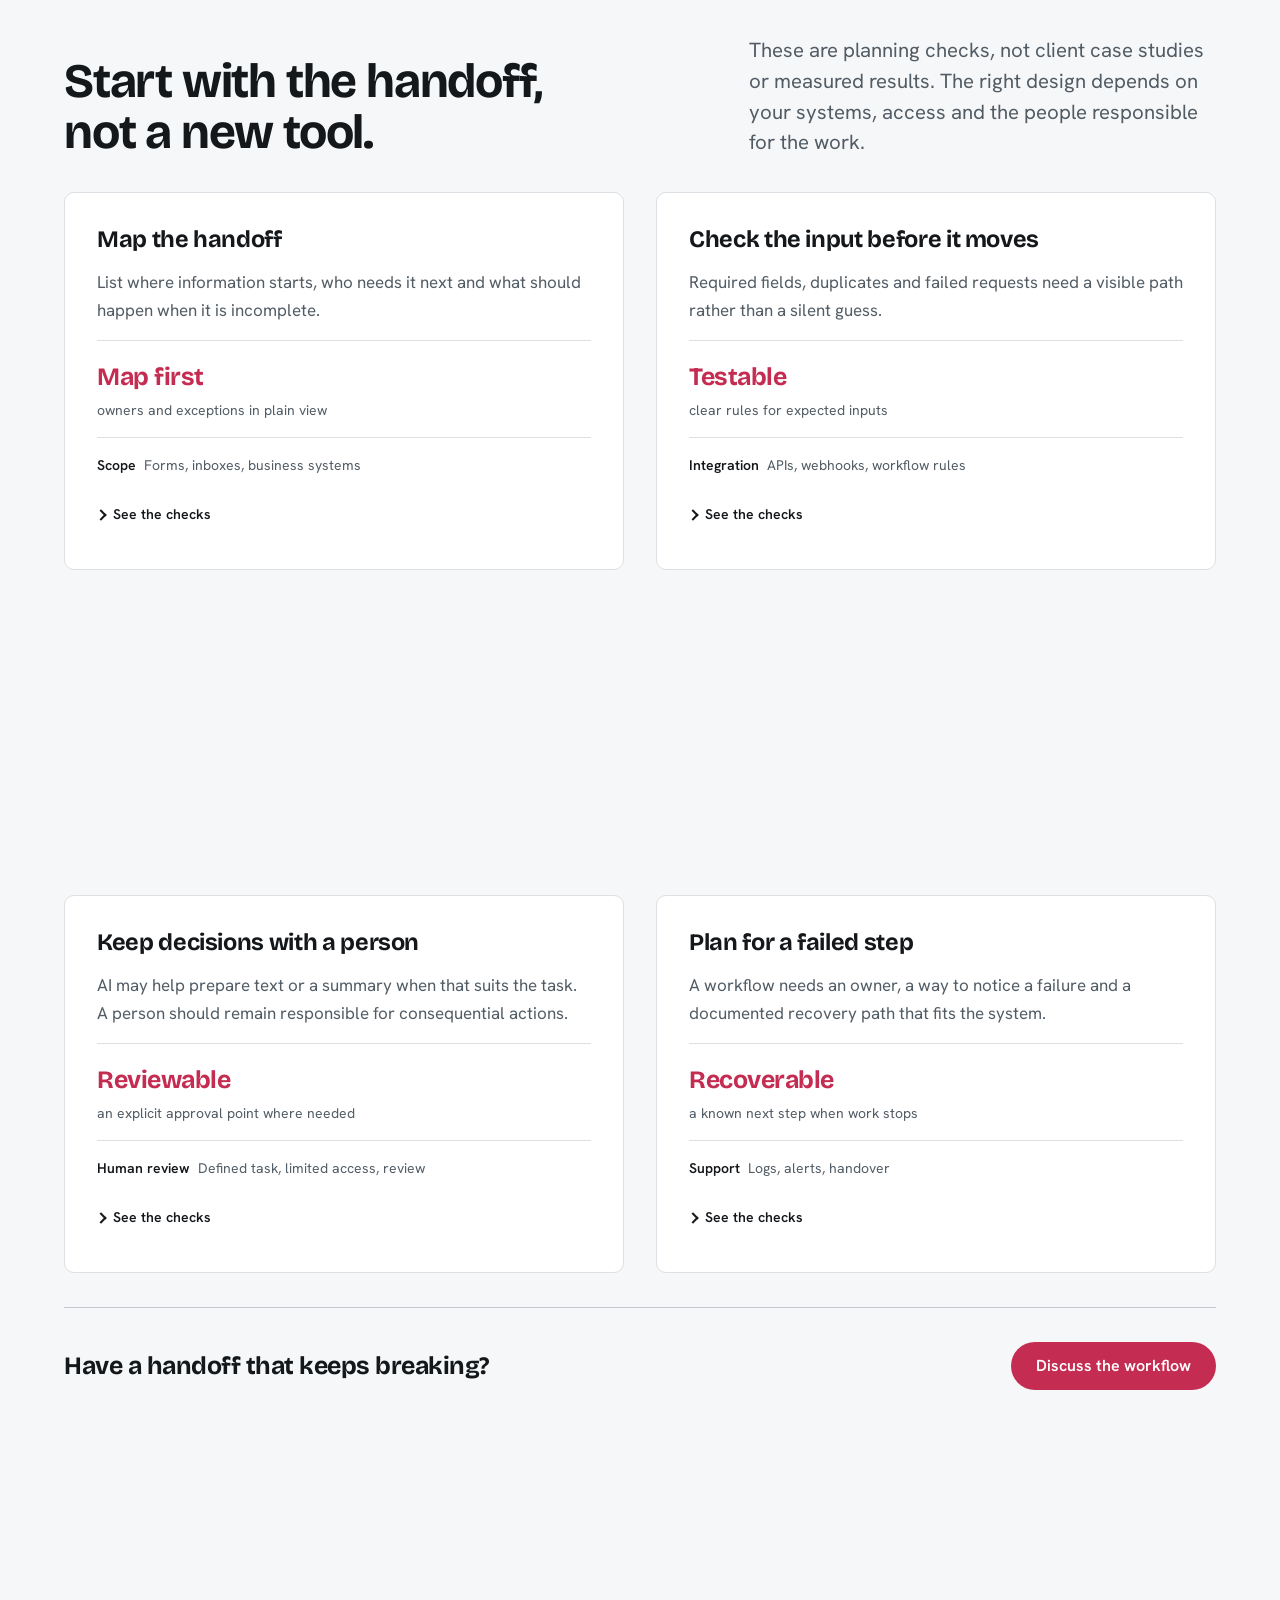
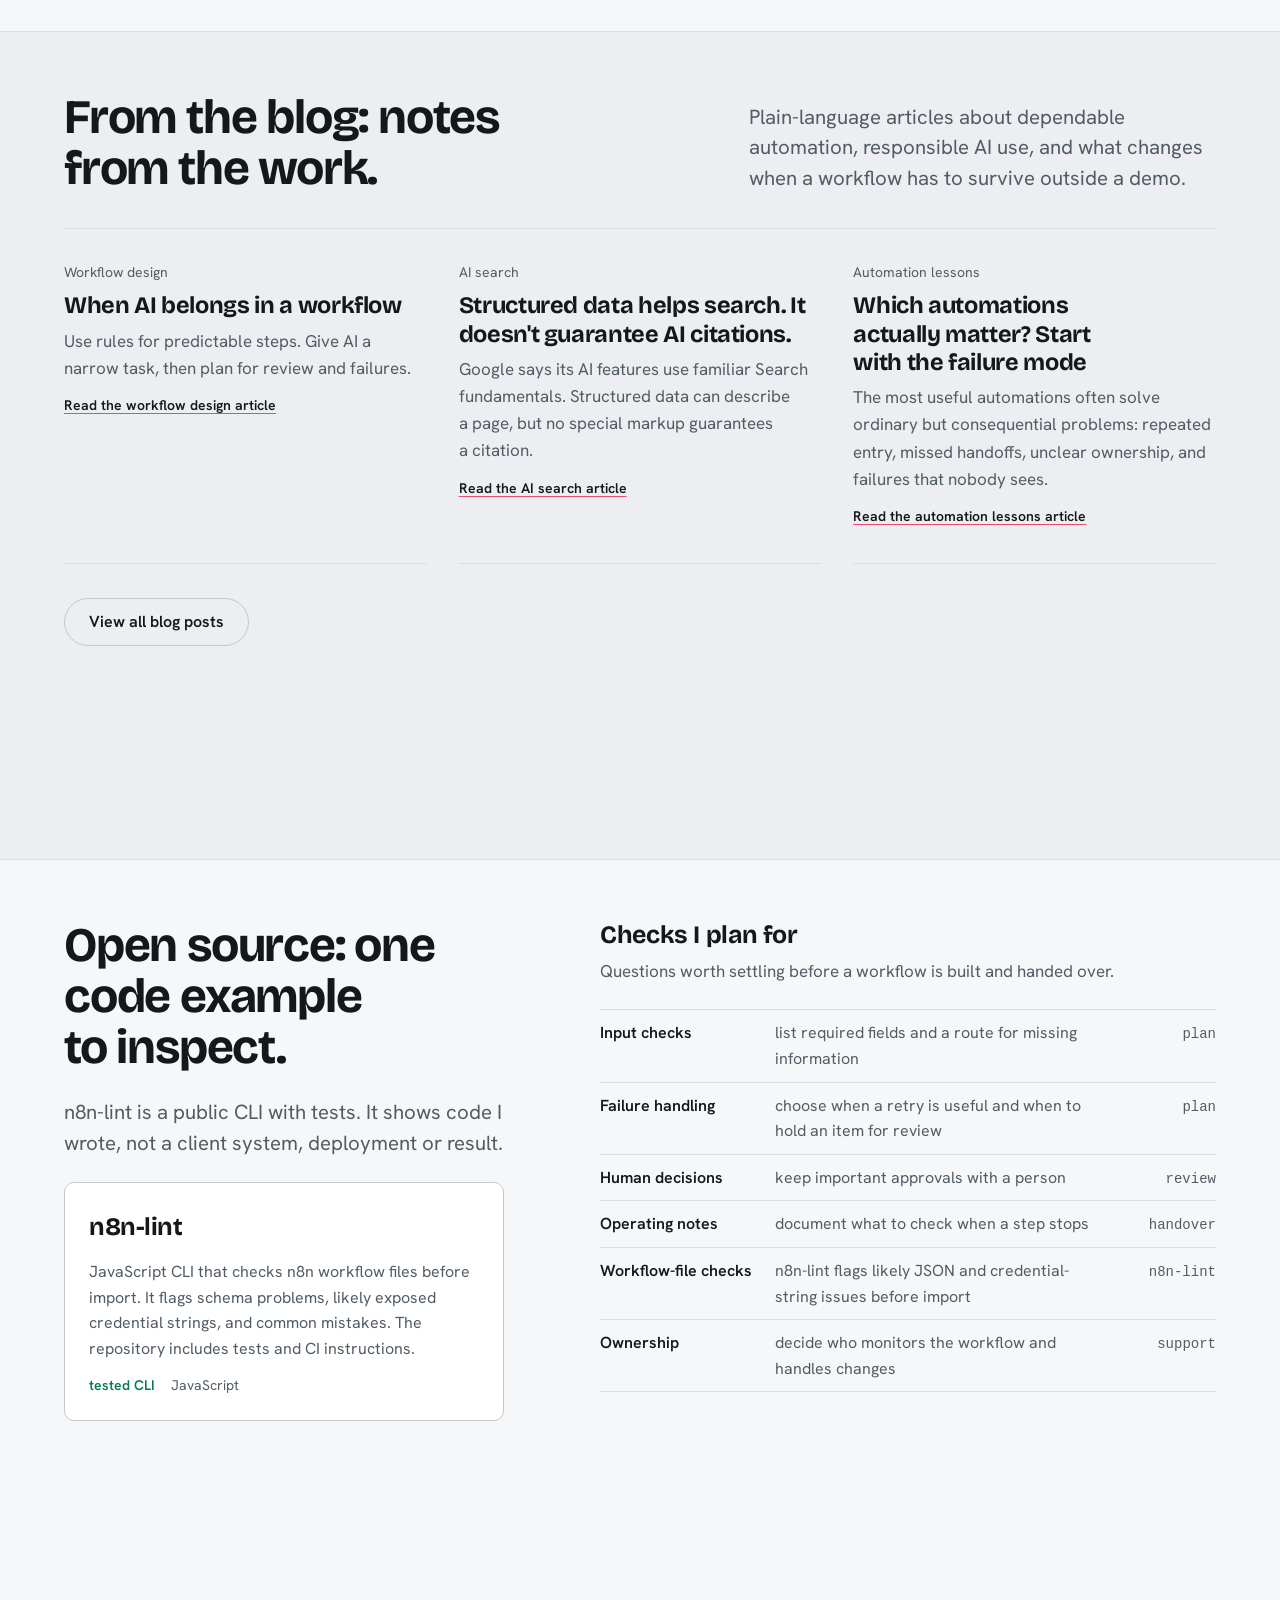
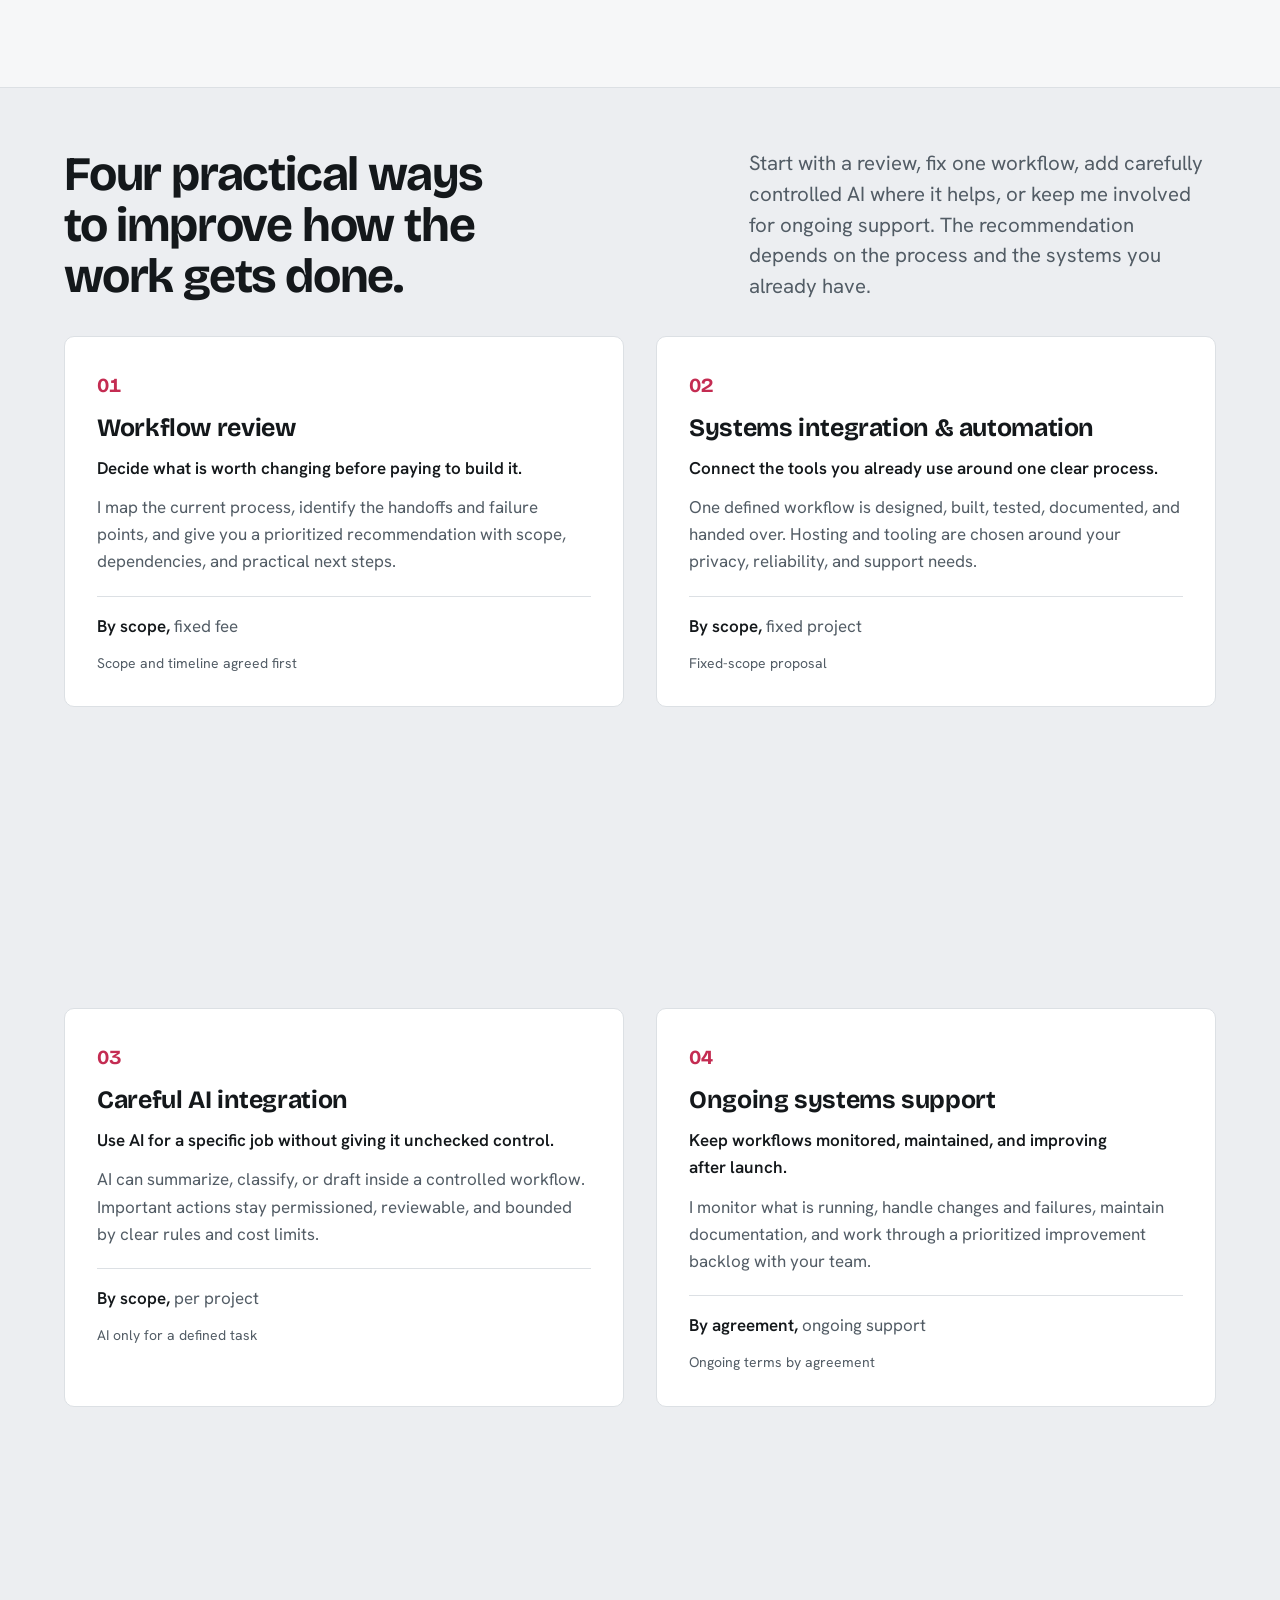
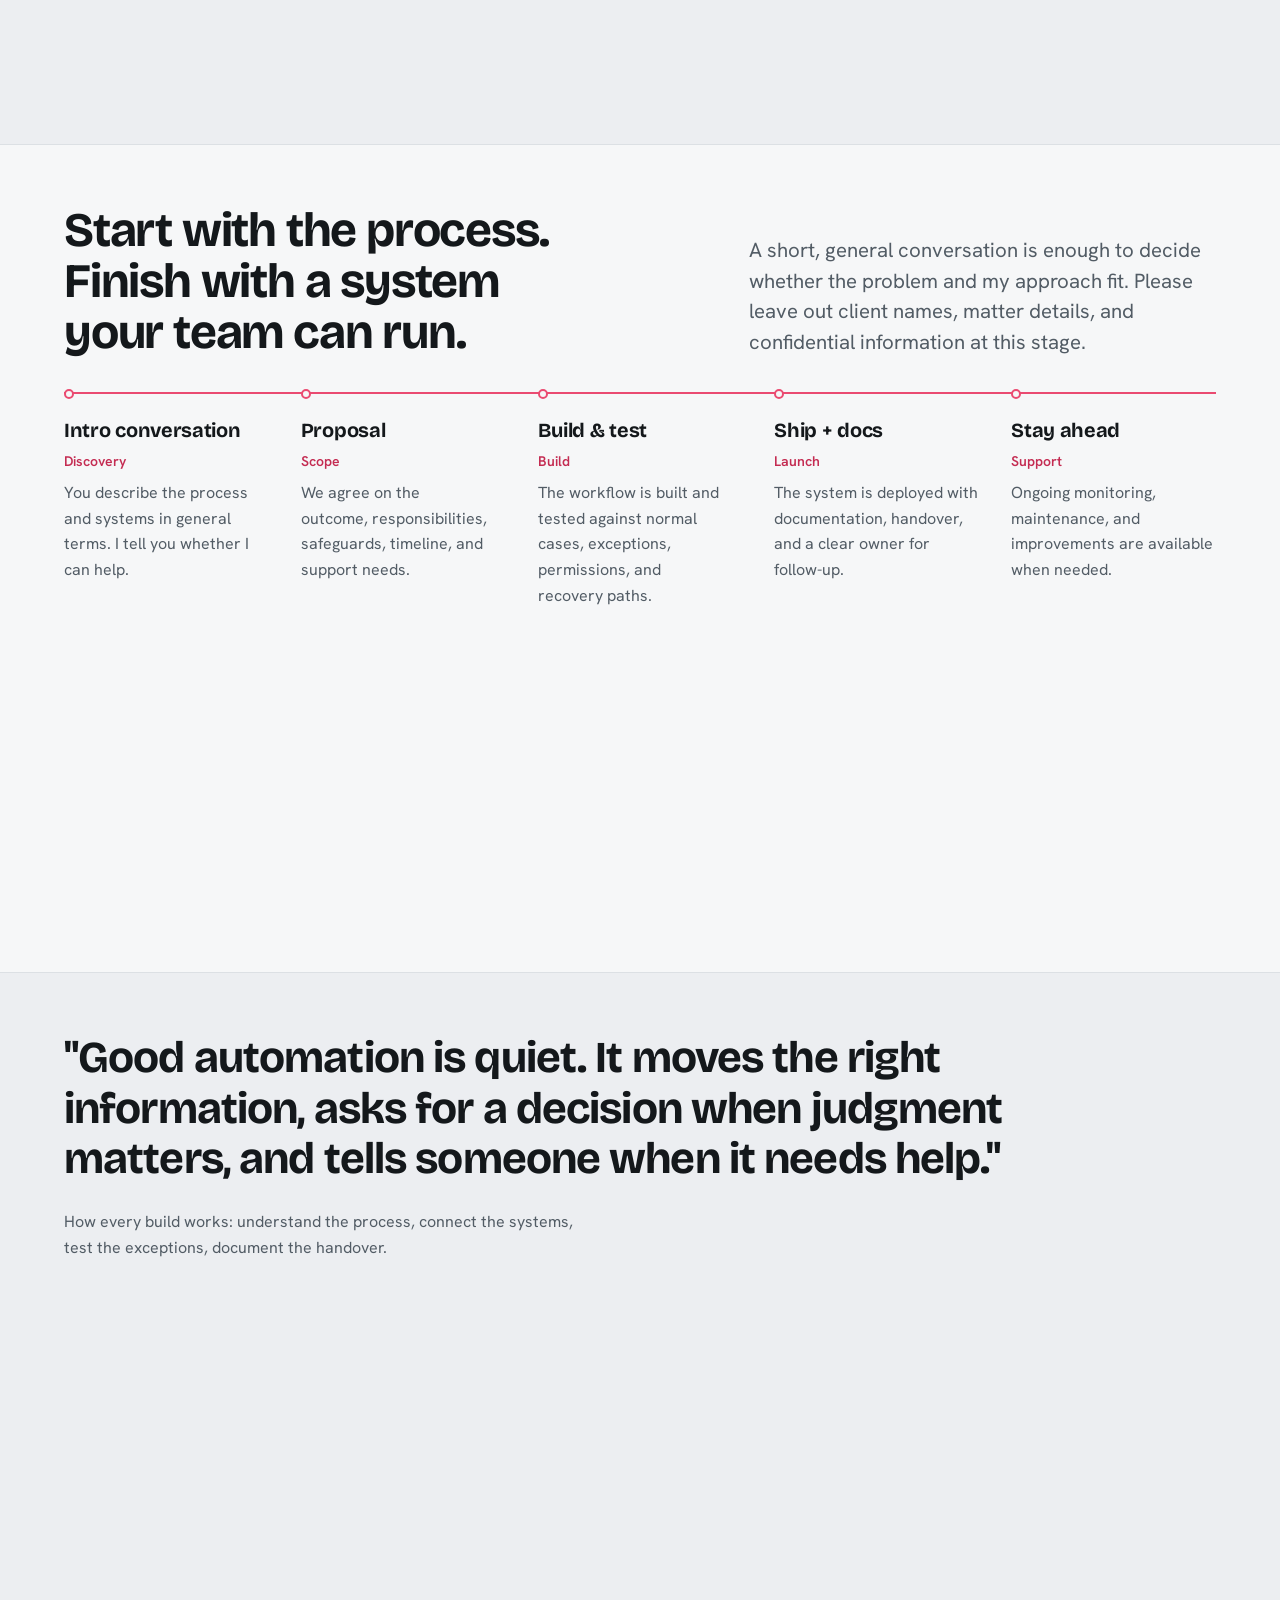
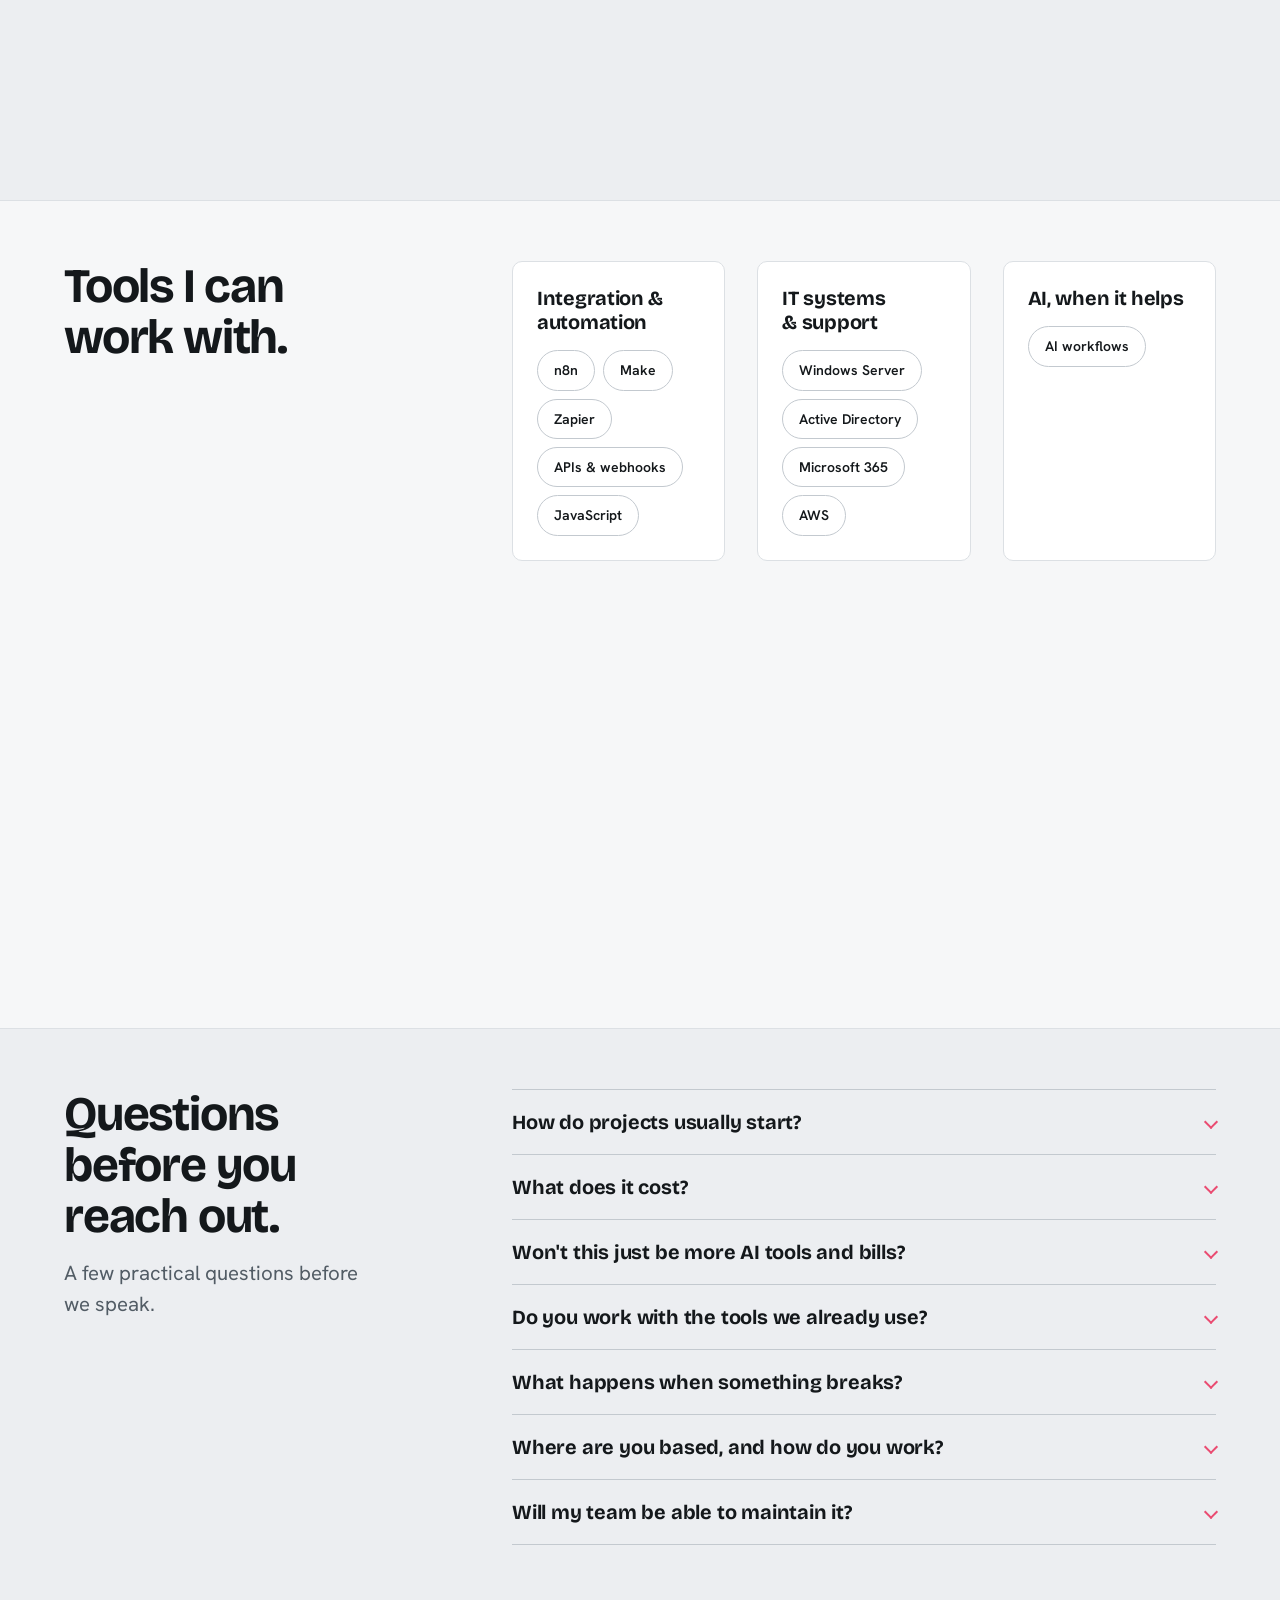
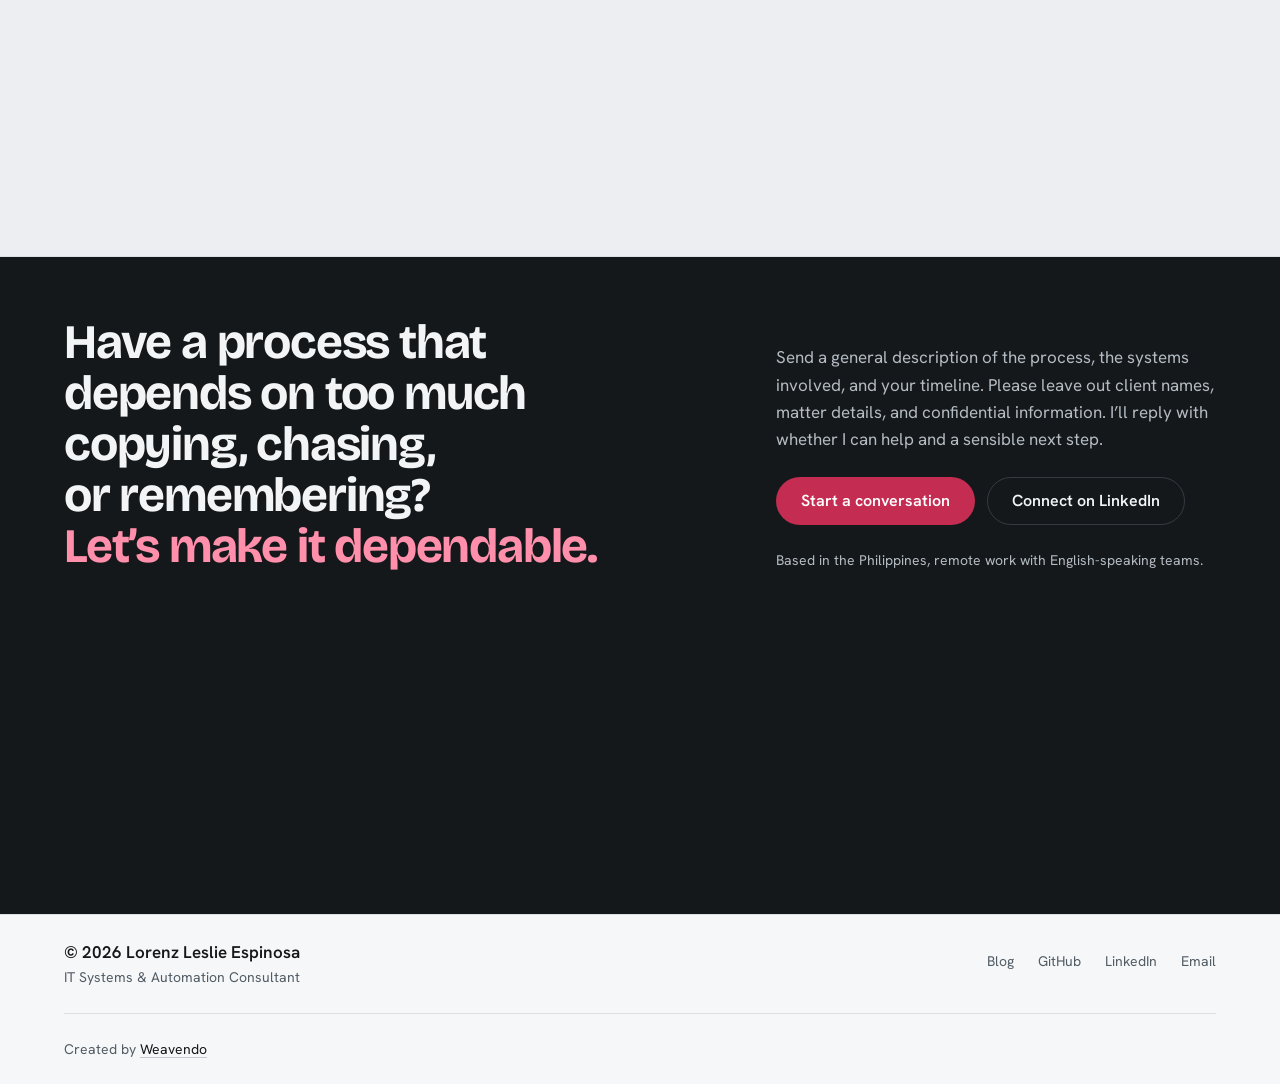
==== commit 4c8cae6b: "Portfolio redesign: cursor swarm build, Lorenz's change list, calmer sections, section snapping Buil" ====
--- a/index.html
+++ b/index.html
@@ -4,7 +4,7 @@
 <meta charset="UTF-8" />
 <meta name="viewport" content="width=device-width, initial-scale=1.0" />
 <meta name="robots" content="index, follow, max-image-preview:large, max-snippet:-1, max-video-preview:-1" />
-<script>/* FOUC-free theme resolver, must run before any stylesheet. */(function(){try{var s=localStorage.getItem('theme');var d=window.matchMedia('(prefers-color-scheme:dark)').matches;if(s==='dark'||(!s&&d))document.documentElement.setAttribute('data-theme','dark');}catch(e){}})();</script>
+<script>/* Pre-paint: theme, the js flag and the once-per-visit build gate. */(function(){var d=document.documentElement;d.classList.add('js');try{var s=localStorage.getItem('theme');var m=window.matchMedia('(prefers-color-scheme:dark)').matches;if(s==='dark'||(!s&&m))d.setAttribute('data-theme','dark');}catch(e){}var n=navigator,c=n.connection||{},mm=window.matchMedia;if(mm&&!mm('(prefers-reduced-motion: reduce)').matches&&!mm('(forced-colors: active)').matches&&!mm('print').matches&&!c.saveData&&!(n.deviceMemory&&n.deviceMemory<=2)&&!(n.hardwareConcurrency&&n.hardwareConcurrency<=2)&&'IntersectionObserver' in window){var b=false;try{b=sessionStorage.getItem('wv-built')==='1';}catch(e){}d.classList.add('wv-motion',b?'wv-return':'wv-loader-pending');}})();</script>
 <title>Lorenz Espinosa · IT Systems &amp; Automation Consultant</title>
 <meta name="description" content="I help teams connect the tools they already use, test missing data and failed steps, and keep integrations documented and supported after launch." />
 <meta property="og:title" content="Lorenz Espinosa · IT Systems &amp; Automation Consultant" />
@@ -14,16 +14,18 @@
 <meta property="og:image" content="https://lorenzespinosa.github.io/lorenz.jpg" />
 <meta property="og:image:width" content="576" />
 <meta property="og:image:height" content="576" />
+<meta property="og:image:alt" content="Portrait of Lorenz Espinosa, IT systems and automation consultant" />
 <meta name="twitter:card" content="summary" />
 <meta name="twitter:title" content="Lorenz Espinosa · IT Systems &amp; Automation Consultant" />
 <meta name="twitter:description" content="IT systems and automation for small teams and larger organizations, built around the tools people already use, with testing, documentation, and support." />
 <meta name="twitter:image" content="https://lorenzespinosa.github.io/lorenz.jpg" />
+<meta name="twitter:image:alt" content="Portrait of Lorenz Espinosa, IT systems and automation consultant" />
 <meta name="theme-color" id="theme-color" content="#f6f7f8" />
 <link rel="canonical" href="https://lorenzespinosa.github.io/" />
 <link rel="icon" href="data:image/svg+xml,%3Csvg xmlns='http://www.w3.org/2000/svg' viewBox='0 0 32 32'%3E%3Crect width='32' height='32' rx='7' fill='%230a0c0b'/%3E%3Ccircle cx='16' cy='16' r='6' fill='%23ea4b71'/%3E%3Ccircle cx='16' cy='16' r='10' fill='none' stroke='%23ea4b71' stroke-opacity='0.35' stroke-width='1.5'/%3E%3C/svg%3E" />
 <link rel="preconnect" href="https://fonts.googleapis.com" />
 <link rel="preconnect" href="https://fonts.gstatic.com" crossorigin />
-<link href="https://fonts.googleapis.com/css2?family=Bricolage+Grotesque:opsz,wght@12..96,600;12..96,700;12..96,800&family=Hanken+Grotesk:wght@400;500;600&family=Space+Mono:wght@400;700&display=swap" rel="stylesheet" />
+<link href="https://fonts.googleapis.com/css2?family=Bricolage+Grotesque:opsz,wght@12..96,700&amp;family=Hanken+Grotesk:wght@400;600&amp;display=swap" rel="stylesheet" />
 <link rel="stylesheet" href="styles/tokens.css" />
 <link rel="stylesheet" href="styles/typography.css" />
 <link rel="stylesheet" href="styles/main.css" />
@@ -31,6 +33,8 @@
 <link rel="stylesheet" href="styles/components.css" />
 <link rel="stylesheet" href="styles/hero.css" />
 <link rel="stylesheet" href="styles/glass.css" />
+<link rel="stylesheet" href="styles/swarm-motion.css" />
+<link rel="stylesheet" href="styles/fit.css" />
 <script type="application/ld+json">
 {
   "@context":"https://schema.org",
@@ -69,11 +73,11 @@
 <body>
 
 <a href="#main" class="skip">Skip to content</a>
-<div id="progress" aria-hidden="true"></div>
-
-<nav id="nav" class="portfolio-home">
+<div id="progress" class="progress-x" aria-hidden="true"></div>
+
+<nav id="nav" class="site-nav portfolio-home" aria-label="Main">
   <div class="nav-in">
-    <a href="#top" class="brand"><span class="dot"></span>Lorenz Espinosa</a>
+    <a href="#top" class="brand"><span class="dot" aria-hidden="true"></span>Lorenz Espinosa</a>
     <div class="nav-links">
       <a href="#about">About</a>
       <a href="#work">Work</a>
@@ -82,7 +86,7 @@
       <a href="#roi">Cost estimate</a>
       <a href="#blog">Blog</a>
       <a href="#faq">FAQ</a>
-      <a class="nav-cta" href="mailto:renzespinosa13@gmail.com?subject=Systems%20and%20automation%20inquiry&body=Hi%20Lorenz%2C%0A%0AThe%20process%20I%27d%20like%20to%20improve%3A%0ASystems%2Ftools%20involved%3A%0ATimeline%3A%0A%0APlease%20keep%20this%20initial%20message%20general%20and%20leave%20out%20client%20names%2C%20matter%20details%2C%20or%20confidential%20information.%0A"><span class="nav-cta-full">Start a conversation</span><span class="nav-cta-short">Contact</span></a>
+      <a class="btn btn-primary btn-sm nav-cta" href="mailto:renzespinosa13@gmail.com?subject=Systems%20and%20automation%20inquiry&body=Hi%20Lorenz%2C%0A%0AThe%20process%20I%27d%20like%20to%20improve%3A%0ASystems%2Ftools%20involved%3A%0ATimeline%3A%0A%0APlease%20keep%20this%20initial%20message%20general%20and%20leave%20out%20client%20names%2C%20matter%20details%2C%20or%20confidential%20information.%0A"><span class="nav-cta-full">Start a conversation</span><span class="nav-cta-short">Contact</span></a>
       <details class="mobile-nav">
         <summary aria-label="Sections menu">Menu</summary>
         <div class="mobile-nav-panel" aria-label="Site sections">
@@ -106,63 +110,60 @@
 
 <main id="main">
 <header class="hero" id="top">
-  <div class="wrap">
-    <div class="hero-inner">
+  <div class="wrap hero-inner">
     <div class="hero-copy">
-    <span class="pill reveal"><span class="live"></span> Based in the Philippines · Remote projects</span>
-    <h1 class="reveal">I make the systems you already use <span class="accent">work together.</span></h1>
-    <p class="lede reveal">I’m an <b>IT systems &amp; automation consultant</b>. I connect the tools teams already use, test failures and missing data, and document how the workflow runs. People keep important decisions.</p>
-    <div class="hero-proof reveal">
-      <span><b>Practical</b> systems integration</span>
-      <span><b>Human review</b> where it matters</span>
-      <span><b>Documented</b> and supported</span>
-    </div>
-    <div class="cta-row reveal">
-      <a class="btn btn-primary" href="mailto:renzespinosa13@gmail.com?subject=Systems%20and%20automation%20inquiry&body=Hi%20Lorenz%2C%0A%0AThe%20process%20I%27d%20like%20to%20improve%3A%0ASystems%2Ftools%20involved%3A%0ATimeline%3A%0A%0APlease%20keep%20this%20initial%20message%20general%20and%20leave%20out%20client%20names%2C%20matter%20details%2C%20or%20confidential%20information.%0A">Discuss a workflow <span class="arr">→</span></a>
-      <a class="btn btn-ghost" href="#work">See how I work</a>
-    </div>
-    <a class="hero-code-link reveal" href="https://github.com/lorenzespinosa/n8n-lint" target="_blank" rel="noopener">Inspect n8n-lint code <span aria-hidden="true">↗</span></a>
-    <p class="cta-micro reveal"><span class="g">●</span> Start with a general, non-confidential description</p>
-    <a class="hero-case reveal" href="#process">See the method: <b>scope, test, document, support</b> <span class="arr" aria-hidden="true">→</span></a>
-    </div><!-- /.hero-copy -->
-
-    <div class="editor reveal" aria-label="Illustrative workflow demo: drag the nodes or play the animation">
+      <div class="lead-head" data-build="hero">
+      <h1 id="hero-title" data-build-op="type">I make the systems you already use work together.</h1>
+      <p class="lede" data-build-op="type">I’m an <b>IT systems &amp; automation consultant</b>. I connect the tools teams already use, test failures and missing data, and document how the workflow runs. People keep important decisions.</p>
+      </div>
+      <div class="lead-rest" data-build="lead-rest">
+      <ul class="hero-proof">
+        <li data-build-op="place"><b>Practical</b> systems integration</li>
+        <li data-build-op="place"><b>Human review</b> where it matters</li>
+        <li data-build-op="place"><b>Documented</b> and supported</li>
+      </ul>
+      <div class="cta-row" data-build-op="draw">
+        <a class="btn btn-primary" href="mailto:renzespinosa13@gmail.com?subject=Systems%20and%20automation%20inquiry&body=Hi%20Lorenz%2C%0A%0AThe%20process%20I%27d%20like%20to%20improve%3A%0ASystems%2Ftools%20involved%3A%0ATimeline%3A%0A%0APlease%20keep%20this%20initial%20message%20general%20and%20leave%20out%20client%20names%2C%20matter%20details%2C%20or%20confidential%20information.%0A">Discuss a workflow</a>
+        <a class="btn btn-ghost" href="#work">See how I work</a>
+      </div>
+      <p class="cta-micro">Start with a general, non-confidential description</p>
+      </div>
+    </div>
+
+    <div class="editor-slot" data-build="editor">
+    <div class="editor" data-build-op="carry" aria-label="Illustrative workflow demo: drag the nodes or play the animation">
       <div class="ed-bar">
-        <div class="left">
-          <span class="ed-dots"><i style="background:#ff5f57"></i><i style="background:#febc2e"></i><i style="background:#28c840"></i></span>
-          <span class="ed-tab">sample-handoff.workflow</span>
-          <span>· 6 nodes</span>
-        </div>
+        <span class="ed-tab">sample-handoff.workflow</span>
+        <span class="ed-count">6 nodes</span>
       </div>
       <div class="canvas">
-        <div class="cv" id="canvas">
+        <div class="cv wf-diagram" id="canvas">
         <svg class="wires" id="wires" aria-hidden="true"></svg>
-        <div class="gnode trigger" data-n="trigger" style="left:4%;top:14%"><div class="body"><span class="io out"></span><svg viewBox="0 0 24 24"><path d="M13 2 4 14h6l-1 8 9-12h-6l1-8z"/></svg><span class="check"><svg viewBox="0 0 24 24"><path d="m5 13 4 4L19 7"/></svg></span></div><div class="label"><b>Trigger</b><span>webhook · event</span></div></div>
-        <div class="gnode" data-n="validate" style="left:27%;top:14%"><div class="body"><span class="io in"></span><span class="io out"></span><svg viewBox="0 0 24 24"><path d="M12 22s8-4 8-10V5l-8-3-8 3v7c0 6 8 10 8 10z"/><path d="m8.5 12 2.5 2.5L16 9"/></svg><span class="check"><svg viewBox="0 0 24 24"><path d="m5 13 4 4L19 7"/></svg></span></div><div class="label"><b>Validate</b><span>fields · auth</span></div></div>
-        <div class="gnode" data-n="process" style="left:50%;top:14%"><div class="body"><span class="io in"></span><span class="io out-main"></span><span class="io out-err"></span><svg viewBox="0 0 24 24"><path d="M20 7h-9"/><path d="M14 17H5"/><circle cx="17" cy="17" r="3"/><circle cx="7" cy="7" r="3"/></svg><span class="check"><svg viewBox="0 0 24 24"><path d="m5 13 4 4L19 7"/></svg></span></div><div class="label"><b>Process</b><span>transform · enrich</span></div></div>
-        <div class="gnode" data-n="deliver" style="left:73%;top:14%"><div class="body"><span class="io in"></span><span class="io out"></span><svg viewBox="0 0 24 24"><path d="M22 2 11 13"/><path d="M22 2 15 22l-4-9-9-4 20-7z"/></svg><span class="check"><svg viewBox="0 0 24 24"><path d="m5 13 4 4L19 7"/></svg></span></div><div class="label"><b>Deliver</b><span>write · notify</span></div></div>
-        <div class="gnode" data-n="audit" style="left:73%;top:58%"><div class="body"><span class="io in"></span><svg viewBox="0 0 24 24"><rect x="8" y="2" width="8" height="4" rx="1"/><path d="M16 4h2a2 2 0 0 1 2 2v14a2 2 0 0 1-2 2H6a2 2 0 0 1-2-2V6a2 2 0 0 1 2-2h2"/><path d="M9 12h6M9 16h5"/></svg><span class="check"><svg viewBox="0 0 24 24"><path d="m5 13 4 4L19 7"/></svg></span></div><span class="addbtn" aria-hidden="true">+</span><div class="label"><b>Audit&nbsp;Log</b><span>PII-masked</span></div></div>
-        <div class="gnode" data-n="fallback" style="left:50%;top:58%"><div class="body"><span class="io in"></span><svg viewBox="0 0 24 24"><path d="M3 12a9 9 0 1 0 2.6-6.4L3 8"/><path d="M3 3v5h5"/></svg><span class="check"><svg viewBox="0 0 24 24"><path d="m5 13 4 4L19 7"/></svg></span></div><div class="label"><b>Fallback</b><span>on error · retry</span></div></div>
+        <div class="gnode trigger" data-n="trigger" style="left:4%;top:14%"><div class="body"><span class="io out"></span><svg viewBox="0 0 24 24" aria-hidden="true"><path d="M13 2 4 14h6l-1 8 9-12h-6l1-8z"/></svg><span class="check"><svg viewBox="0 0 24 24" aria-hidden="true"><path d="m5 13 4 4L19 7"/></svg></span></div><div class="label"><b>Trigger</b><span>webhook · event</span></div></div>
+        <div class="gnode" data-n="validate" style="left:27%;top:14%"><div class="body"><span class="io in"></span><span class="io out"></span><svg viewBox="0 0 24 24" aria-hidden="true"><path d="M12 22s8-4 8-10V5l-8-3-8 3v7c0 6 8 10 8 10z"/><path d="m8.5 12 2.5 2.5L16 9"/></svg><span class="check"><svg viewBox="0 0 24 24" aria-hidden="true"><path d="m5 13 4 4L19 7"/></svg></span></div><div class="label"><b>Validate</b><span>fields · auth</span></div></div>
+        <div class="gnode" data-n="process" style="left:50%;top:14%"><div class="body"><span class="io in"></span><span class="io out-main"></span><span class="io out-err"></span><svg viewBox="0 0 24 24" aria-hidden="true"><path d="M20 7h-9"/><path d="M14 17H5"/><circle cx="17" cy="17" r="3"/><circle cx="7" cy="7" r="3"/></svg><span class="check"><svg viewBox="0 0 24 24" aria-hidden="true"><path d="m5 13 4 4L19 7"/></svg></span></div><div class="label"><b>Process</b><span>transform · enrich</span></div></div>
+        <div class="gnode" data-n="deliver" style="left:73%;top:14%"><div class="body"><span class="io in"></span><span class="io out"></span><svg viewBox="0 0 24 24" aria-hidden="true"><path d="M22 2 11 13"/><path d="M22 2 15 22l-4-9-9-4 20-7z"/></svg><span class="check"><svg viewBox="0 0 24 24" aria-hidden="true"><path d="m5 13 4 4L19 7"/></svg></span></div><div class="label"><b>Deliver</b><span>write · notify</span></div></div>
+        <div class="gnode" data-n="audit" style="left:73%;top:58%"><div class="body"><span class="io in"></span><svg viewBox="0 0 24 24" aria-hidden="true"><rect x="8" y="2" width="8" height="4" rx="1"/><path d="M16 4h2a2 2 0 0 1 2 2v14a2 2 0 0 1-2 2H6a2 2 0 0 1-2-2V6a2 2 0 0 1 2-2h2"/><path d="M9 12h6M9 16h5"/></svg><span class="check"><svg viewBox="0 0 24 24" aria-hidden="true"><path d="m5 13 4 4L19 7"/></svg></span></div><span class="addbtn" aria-hidden="true">+</span><div class="label"><b>Audit&nbsp;Log</b><span>PII-masked</span></div></div>
+        <div class="gnode" data-n="fallback" style="left:50%;top:58%"><div class="body"><span class="io in"></span><svg viewBox="0 0 24 24" aria-hidden="true"><path d="M3 12a9 9 0 1 0 2.6-6.4L3 8"/><path d="M3 3v5h5"/></svg><span class="check"><svg viewBox="0 0 24 24" aria-hidden="true"><path d="m5 13 4 4L19 7"/></svg></span></div><div class="label"><b>Fallback</b><span>on error · retry</span></div></div>
         <span class="ed-hint">Sample workflow. No client data or results.</span>
         </div>
       </div>
       <div class="ed-bar ed-bar--bottom">
         <span class="ed-zoom">100%</span>
-        <button class="ed-run" id="run" type="button"><span aria-hidden="true">▶</span>&nbsp; Play demo</button>
-      </div>
-    </div>
-    </div><!-- /.hero-inner -->
-
+        <button class="ed-run" id="run" type="button"><svg viewBox="0 0 12 12" aria-hidden="true"><path d="M3 2v8l7-4z"/></svg>Play demo</button>
+      </div>
+    </div>
+    </div>
   </div>
 </header>
 
 <section id="flow" class="scrolly" aria-label="From scattered manual work to one dependable workflow">
   <div class="scrolly-stage">
-    <p class="scrolly-eyebrow">How it feels</p>
     <h2 class="scrolly-head">
       <span class="flip-before">The same work, repeated.</span>
       <span class="flip-after">One dependable workflow.</span>
     </h2>
+    <div class="flow-mid">
     <div class="flow-viz" aria-hidden="true">
       <div class="frame frame-chaos">
         <span class="chip c1">copy and paste</span>
@@ -191,97 +192,110 @@
         <span class="pnode ok">Done</span>
       </div>
     </div>
-    <p class="scrolly-cap"><span class="dot"></span> scroll to see scattered steps become one clear workflow</p>
-  </div>
-</section>
-
-<section id="proof" aria-labelledby="proof-h">
-  <div class="wrap">
+    <button class="flow-tidy" id="flowTidy" type="button" aria-describedby="flowStatus">Clean it up</button>
+    <p class="sr-only" id="flowStatus" role="status" aria-live="polite"></p>
+    </div>
+    <p class="scrolly-cap">Scroll to see scattered steps become one clear workflow</p>
+  </div>
+</section>
+
+<section id="proof" class="sec" aria-labelledby="proof-h">
+  <div class="wrap">
+    <div class="pg">
     <h2 id="proof-h" class="sr-only">What a dependable workflow includes</h2>
-    <div class="bento reveal">
-      <article class="btile btile--feature">
-        <span class="btile-eyebrow">The goal</span>
-        <div class="btile-metric"><span class="n">Less friction</span></div>
-        <p class="btile-note">A workflow should reduce repeated entry, unclear handoffs, and quiet failures without forcing your team to replace every tool it already knows.</p>
-      </article>
-      <article class="btile">
-        <span class="btile-eyebrow">Existing tools</span>
-        <div class="btile-metric sm"><span class="n">Connected</span></div>
-      </article>
-      <article class="btile">
-        <span class="btile-eyebrow">Important decisions</span>
-        <div class="btile-metric sm"><span class="n metric-win">Reviewed</span></div>
-        <p class="btile-note">Human approval stays in the workflow where judgment matters.</p>
-      </article>
-      <article class="btile">
-        <span class="btile-eyebrow">Errors and exceptions</span>
-        <div class="btile-metric sm"><span class="n metric-win">Visible</span></div>
-        <p class="btile-note">Failures are logged, surfaced, and given a recovery path.</p>
-      </article>
-      <article class="btile">
-        <span class="btile-eyebrow">Handover</span>
-        <div class="btile-metric sm"><span class="n">Clear</span></div>
-        <p class="btile-note">Your team gets useful documentation and knows who owns the next step.</p>
-      </article>
-      <article class="btile btile--stack btile--beliefs">
-        <span class="btile-eyebrow">How I build</span>
+    <div class="bento" data-build="proof">
+      <article class="tile tile--feature" data-build-op="place">
+        <p class="tile-label">The goal</p>
+        <p class="tile-metric">Less friction</p>
+        <p class="tile-note" data-build-op="place" data-build-whole>A workflow should reduce repeated entry, unclear handoffs, and quiet failures without forcing your team to replace every tool it already knows.</p>
+      </article>
+      <article class="tile tile--fact" data-build-op="place">
+        <p class="tile-label">Existing tools</p>
+        <p class="tile-metric">Connected</p>
+      </article>
+      <article class="tile tile--fact" data-build-op="place">
+        <p class="tile-label">Important decisions</p>
+        <p class="tile-metric">Reviewed</p>
+        <p class="tile-note">Human approval stays in the workflow where judgment matters.</p>
+      </article>
+      <article class="tile tile--fact" data-build-op="place">
+        <p class="tile-label">Errors and exceptions</p>
+        <p class="tile-metric">Visible</p>
+        <p class="tile-note">Failures are logged, surfaced, and given a recovery path.</p>
+      </article>
+      <article class="tile tile--fact" data-build-op="place">
+        <p class="tile-label">Handover</p>
+        <p class="tile-metric">Clear</p>
+        <p class="tile-note">Your team gets useful documentation and knows who owns the next step.</p>
+      </article>
+      </div>
+    </div>
+    <div class="pg">
+    <div class="bento bento--b" data-build="proof-b">
+      <article class="tile tile--beliefs" data-build-op="place">
+        <h3 class="tile-head">How I build</h3>
         <ul class="beliefs">
-          <li><span class="b-mark" aria-hidden="true"></span><span>Understand the process <b>before</b> choosing the automation</span></li>
-          <li><span class="b-mark" aria-hidden="true"></span><span>Fit the solution to your <b>existing systems and team</b></span></li>
-          <li><span class="b-mark" aria-hidden="true"></span><span>Use rules for predictable work and <b>AI only where it helps</b></span></li>
-          <li><span class="b-mark" aria-hidden="true"></span><span>Plan for <b>monitoring, recovery, and support</b> from the start</span></li>
+          <li>Understand the process <b>before</b> choosing the automation</li>
+          <li>Fit the solution to your <b>existing systems and team</b></li>
+          <li>Use rules for predictable work and <b>AI only where it helps</b></li>
+          <li>Plan for <b>monitoring, recovery, and support</b> from the start</li>
         </ul>
       </article>
-      <article class="btile btile--cta">
-        <p>Is a routine process taking more attention than it should?</p>
-        <a class="btn btn-primary" href="mailto:renzespinosa13@gmail.com?subject=Systems%20and%20automation%20inquiry&body=Hi%20Lorenz%2C%0A%0AThe%20process%20I%27d%20like%20to%20improve%3A%0ASystems%2Ftools%20involved%3A%0ATimeline%3A%0A%0APlease%20keep%20this%20initial%20message%20general%20and%20leave%20out%20client%20names%2C%20matter%20details%2C%20or%20confidential%20information.%0A">Discuss the workflow <span class="arr">→</span></a>
-      </article>
-    </div>
-  </div>
-</section>
-
-
-<section id="roi">
-  <div class="wrap">
-    <div class="eyebrow reveal">The math</div>
-    <h2 class="reveal">What could a repetitive process be costing you?</h2>
-    <p class="sec-lede reveal">Use the calculator to estimate the labor tied up in one repeated process. It is a planning aid, not a promise of savings.</p>
-    <div class="calc reveal">
-      <div class="calc-inputs">
+      <article class="tile tile--cta" data-build-op="place">
+        <p class="tile-ask">Is a routine process taking more attention than it should?</p>
+        <a class="btn btn-primary" href="mailto:renzespinosa13@gmail.com?subject=Systems%20and%20automation%20inquiry&body=Hi%20Lorenz%2C%0A%0AThe%20process%20I%27d%20like%20to%20improve%3A%0ASystems%2Ftools%20involved%3A%0ATimeline%3A%0A%0APlease%20keep%20this%20initial%20message%20general%20and%20leave%20out%20client%20names%2C%20matter%20details%2C%20or%20confidential%20information.%0A">Discuss the workflow</a>
+      </article>
+    </div>
+    </div>
+  </div>
+</section>
+
+<section id="roi" class="sec sec--paper2" aria-labelledby="roi-h">
+  <div class="wrap">
+    <div class="pg">
+    <div class="sec-head" data-build="roi-head">
+      <h2 id="roi-h">What could a repetitive process be costing you?</h2>
+      <p class="sec-lede" data-build-op="place" data-build-whole>Use the calculator to estimate the labor tied up in one repeated process. It is a planning aid, not a promise of savings.</p>
+    </div>
+    <div class="calc">
+      <div class="calc-inputs" data-build="calc">
         <div class="calc-field">
-          <div class="row"><label>Hours per process, each week</label><span class="val" id="cHoursV">10h</span></div>
-          <input type="range" id="cHours" min="1" max="40" value="10" aria-label="Hours per process each week">
+          <div class="row"><label for="cHours">Hours per process, each week</label><span class="val" id="cHoursV">40h</span></div>
+          <input type="range" id="cHours" min="1" max="40" value="40" aria-label="Hours per process each week">
         </div>
         <div class="calc-field">
-          <div class="row"><label>Loaded cost per hour</label><span class="val" id="cRateV">$50</span></div>
-          <input type="range" id="cRate" min="10" max="200" step="5" value="50" aria-label="Loaded cost per hour">
+          <div class="row"><label for="cRate">Loaded cost per hour</label><span class="val" id="cRateV">$45</span></div>
+          <input type="range" id="cRate" min="10" max="200" step="5" value="45" aria-label="Loaded cost per hour">
         </div>
         <div class="calc-field">
-          <div class="row"><label>Processes to automate</label></div>
-          <div class="proc-btns" id="cProc">
-            <button type="button" data-v="1">1</button><button type="button" data-v="3" class="on">3</button><button type="button" data-v="5">5</button><button type="button" data-v="10">10+</button>
+          <div class="row"><span class="calc-label" id="cProcL">Processes to automate</span></div>
+          <div class="proc-btns" id="cProc" role="group" aria-labelledby="cProcL">
+            <button type="button" data-v="1">1</button><button type="button" data-v="3">3</button><button type="button" data-v="5">5</button><button type="button" data-v="10" class="on">10+</button>
           </div>
         </div>
         <div class="calc-field">
-          <div class="row"><label style="color:var(--faint);font-size:.72rem;text-transform:uppercase;letter-spacing:.08em">Projection</label></div>
-          <div class="period" id="cPeriod"><button type="button" data-p="weekly">Weekly</button><button type="button" data-p="monthly">Monthly</button><button type="button" data-p="yearly" class="on">Yearly</button></div>
-        </div>
-      </div>
-      <div class="calc-result">
-        <div class="lbl">Estimated manual-work cost · <span id="cPeriodLbl">yearly</span></div>
-        <div class="big" id="cBig">$0</div>
-        <div class="bleed"><span class="bleed-dot" aria-hidden="true"></span><span class="bleed-l">Estimate based on the inputs you selected</span></div>
-        <div class="calc-stat"><span class="k">Team capacity represented</span><span class="v" id="cFte">0x</span></div>
-        <div class="calc-stat"><span class="k">Five-year equivalent</span><span class="v coral" id="c5">$0</span></div>
-        <a class="btn btn-primary" href="mailto:renzespinosa13@gmail.com?subject=Systems%20and%20automation%20inquiry&body=Hi%20Lorenz%2C%0A%0AThe%20process%20I%27d%20like%20to%20improve%3A%0ASystems%2Ftools%20involved%3A%0ATimeline%3A%0A%0APlease%20keep%20this%20initial%20message%20general%20and%20leave%20out%20client%20names%2C%20matter%20details%2C%20or%20confidential%20information.%0A">Talk through the process <span class="arr">→</span></a>
-        <div class="cta-micro" style="margin-top:.85rem"><span class="g">●</span> Start with a general, non-confidential description</div>
-        <p class="calc-magnet">Prefer to start by email? <a href="mailto:renzespinosa13@gmail.com?subject=Systems%20and%20automation%20inquiry&body=Hi%20Lorenz%2C%0A%0AThe%20process%20I%27d%20like%20to%20improve%3A%0ASystems%2Ftools%20involved%3A%0ATimeline%3A%0A%0APlease%20keep%20this%20initial%20message%20general%20and%20leave%20out%20client%20names%2C%20matter%20details%2C%20or%20confidential%20information.%0A">Send a general workflow outline →</a></p>
-      </div>
-    </div>
-
+          <div class="row"><span class="calc-label" id="cPeriodL">Projection</span></div>
+          <div class="period" id="cPeriod" role="group" aria-labelledby="cPeriodL"><button type="button" data-p="weekly">Weekly</button><button type="button" data-p="monthly">Monthly</button><button type="button" data-p="yearly" class="on">Yearly</button></div>
+        </div>
+      </div>
+      <div class="calc-result" data-build="calc-result">
+        <p class="lbl">Estimated manual-work cost, <span id="cPeriodLbl">yearly</span></p>
+        <div class="big" id="cBig">$936,000</div>
+        <p class="bleed">Estimate based on the inputs you selected</p>
+        <div class="calc-stat"><span class="k">Team capacity represented</span><span class="v" id="cFte">10.0x FTE</span></div>
+        <div class="calc-stat"><span class="k">Five-year equivalent</span><span class="v" id="c5">$4,680,000</span></div>
+        <a class="btn btn-primary btn-onband" href="mailto:renzespinosa13@gmail.com?subject=Systems%20and%20automation%20inquiry&body=Hi%20Lorenz%2C%0A%0AThe%20process%20I%27d%20like%20to%20improve%3A%0ASystems%2Ftools%20involved%3A%0ATimeline%3A%0A%0APlease%20keep%20this%20initial%20message%20general%20and%20leave%20out%20client%20names%2C%20matter%20details%2C%20or%20confidential%20information.%0A">Talk through the process</a>
+        <p class="cta-micro">Start with a general, non-confidential description</p>
+        <p class="calc-magnet">Prefer to start by email? <a href="mailto:renzespinosa13@gmail.com?subject=Systems%20and%20automation%20inquiry&body=Hi%20Lorenz%2C%0A%0AThe%20process%20I%27d%20like%20to%20improve%3A%0ASystems%2Ftools%20involved%3A%0ATimeline%3A%0A%0APlease%20keep%20this%20initial%20message%20general%20and%20leave%20out%20client%20names%2C%20matter%20details%2C%20or%20confidential%20information.%0A">Send a general workflow outline</a></p>
+      </div>
+    </div>
+    </div>
+
+    <div class="pg">
+    <details class="scn-box" id="scnBox" data-build="scenarios">
+    <summary class="scn-toggle"><h3 class="scn-title" id="scn-h">ROI scenario comparison</h3></summary>
     <div class="scn-region" id="scnRegion" role="region" aria-labelledby="scn-h">
-      <h3 class="scn-title" id="scn-h">ROI scenario comparison</h3>
-      <p class="scn-intro">Save up to three named scenarios and compare them side by side. Weekly cost uses hours &times; process count &times; rate; monthly is weekly &times; 4.33 and yearly is weekly &times; 52. The <b>Yearly difference</b> column is measured against the first saved scenario, so the first row reads $0.00 and later rows show how much more or less they cost per year.</p>
+      <p class="scn-intro" data-build-op="place" data-build-whole>Save up to three named scenarios and compare them side by side. Weekly cost uses hours &times; process count &times; rate; monthly is weekly &times; 4.33 and yearly is weekly &times; 52. The <b>Yearly difference</b> column is measured against the first saved scenario, so the first row reads $0.00 and later rows show how much more or less they cost per year.</p>
       <div class="scn-form">
         <div class="scn-field scn-field-name">
           <label for="sName">Scenario name</label>
@@ -330,312 +344,322 @@
         <span class="scn-cap" id="scnCount"></span>
       </div>
     </div>
-  </div>
-</section>
-
-<section id="who">
-  <div class="wrap">
-    <div class="eyebrow reveal">Who I help</div>
-    <h2 class="reveal">For teams that need their systems to be dependable.</h2>
-    <p class="sec-lede reveal">Most clients do not need another app. They need the tools they already pay for to exchange the right information, at the right time, with clear ownership when something needs attention.</p>
-    <div class="persona-grid">
-      <div class="persona reveal">
-        <div class="pic"><svg viewBox="0 0 24 24"><circle cx="12" cy="12" r="9"/><circle cx="12" cy="12" r="5"/><circle cx="12" cy="12" r="1.5"/></svg></div>
-        <h3>Law firms</h3>
-        <p class="quote">Intake, follow-up, document, billing, and reporting steps need to stay organized without exposing confidential information or removing human judgment.</p>
-        <div class="out">Safer handoffs and clearer accountability →</div>
-      </div>
-      <div class="persona reveal">
-        <div class="pic"><svg viewBox="0 0 24 24"><path d="M20 7h-9"/><path d="M14 17H5"/><circle cx="17" cy="17" r="3"/><circle cx="7" cy="7" r="3"/></svg></div>
-        <h3>Small businesses</h3>
-        <p class="quote">Sales, scheduling, billing, and customer updates often span several tools and depend on someone remembering the next step.</p>
-        <div class="out">Connected systems and less repeated work →</div>
-      </div>
-      <div class="persona reveal">
-        <div class="pic"><svg viewBox="0 0 24 24"><path d="M12 22s8-4 8-10V5l-8-3-8 3v7c0 6 8 10 8 10z"/><path d="m8.5 12 2.5 2.5L16 9"/></svg></div>
-        <h3>Operations teams</h3>
-        <p class="quote">Existing automations work on the happy path but fail quietly when data is incomplete, a vendor changes something, or an approval is needed.</p>
-        <div class="out">Monitoring, recovery, and support →</div>
-      </div>
-    </div>
-  </div>
-</section>
-
-<section id="about">
-  <div class="wrap">
-    <div class="eyebrow reveal">Who you'd be working with</div>
-    <h2 class="reveal">Hi, I’m Lorenz. I make business systems easier to run and easier to trust.</h2>
-    <div class="about-grid">
-      <div class="about-photo reveal">
+    </details>
+    </div>
+  </div>
+</section>
+
+<section id="who" class="sec" aria-labelledby="who-h">
+  <div class="wrap">
+    <div class="sec-head" data-build="who-head">
+      <h2 id="who-h">For teams that need their systems to be dependable.</h2>
+      <p class="sec-lede" data-build-op="place" data-build-whole>Most clients do not need another app. They need the tools they already pay for to exchange the right information, at the right time, with clear ownership when something needs attention.</p>
+    </div>
+    <div class="persona-list" data-build="who">
+      <div class="persona" data-build-op="place">
+        <h3><svg class="pic" viewBox="0 0 24 24" aria-hidden="true"><circle cx="12" cy="12" r="9"/><circle cx="12" cy="12" r="5"/><circle cx="12" cy="12" r="1.5"/></svg>Law firms</h3>
+        <p class="quote" data-build-op="place" data-build-whole>Intake, follow-up, document, billing, and reporting steps need to stay organized without exposing confidential information or removing human judgment.</p>
+        <p class="out">Safer handoffs and clearer accountability</p>
+      </div>
+      <div class="persona" data-build-op="place">
+        <h3><svg class="pic" viewBox="0 0 24 24" aria-hidden="true"><path d="M20 7h-9"/><path d="M14 17H5"/><circle cx="17" cy="17" r="3"/><circle cx="7" cy="7" r="3"/></svg>Small businesses</h3>
+        <p class="quote" data-build-op="place" data-build-whole>Sales, scheduling, billing, and customer updates often span several tools and depend on someone remembering the next step.</p>
+        <p class="out">Connected systems and less repeated work</p>
+      </div>
+      <div class="persona" data-build-op="place">
+        <h3><svg class="pic" viewBox="0 0 24 24" aria-hidden="true"><path d="M12 22s8-4 8-10V5l-8-3-8 3v7c0 6 8 10 8 10z"/><path d="m8.5 12 2.5 2.5L16 9"/></svg>Operations teams</h3>
+        <p class="quote" data-build-op="place" data-build-whole>Existing automations work on the happy path but fail quietly when data is incomplete, a vendor changes something, or an approval is needed.</p>
+        <p class="out">Monitoring, recovery, and support</p>
+      </div>
+    </div>
+  </div>
+</section>
+
+<section id="about" class="sec sec--paper2" aria-labelledby="about-h">
+  <div class="wrap">
+    <div class="pg">
+    <div class="about-grid" data-build="about">
+      <div class="about-photo" data-build-op="place">
         <picture>
           <source srcset="lorenz.webp" type="image/webp" />
           <img src="lorenz.jpg" alt="Lorenz Espinosa, IT Systems and Automation Consultant" width="300" height="375" loading="lazy" decoding="async" />
         </picture>
-        <div class="badge"><span class="d"></span>IT systems &amp; automation</div>
-      </div>
-      <div class="about-bio reveal">
-        <p>I’m an <b>IT systems &amp; automation consultant</b> who has worked with small teams and larger organizations. I start by understanding the process, the people responsible for it, and the exceptions that cause trouble. Then I build a scoped integration the team can operate.</p>
-        <p>I plan for <b>missing data, failed steps, approvals, and recovery</b>. I document how the workflow runs, explain how to operate it, and can stay involved for monitoring and support.</p>
-        <p class="about-cred">My background includes <b>enterprise Microsoft&nbsp;Cloud, multi-tenant IT, and marketing automation</b>. That experience shapes how I approach access, reliability, change control, and support.</p>
-        <div class="trust-pills">
-          <span class="trust-pill"><span class="d"></span>IT systems</span>
-          <span class="trust-pill"><span class="d"></span>Workflow automation</span>
-          <span class="trust-pill"><span class="d"></span>Testing &amp; documentation</span>
-        </div>
-        <div class="sig">Lorenz Leslie Espinosa<span>IT Systems &amp; Automation Consultant · remote worldwide</span></div>
-      </div>
-    </div>
-    <div class="trust-cards">
-      <div class="tcard reveal">
-        <div class="ic"><svg viewBox="0 0 24 24"><rect x="4" y="11" width="16" height="10" rx="2"/><path d="M8 11V7a4 4 0 0 1 8 0v4"/></svg></div>
-        <div><b>Designed around your environment</b><p>I work with the systems you already use and recommend self-hosting only when it improves privacy, control, cost, or reliability for your situation.</p></div>
-      </div>
-      <div class="tcard reveal">
-        <div class="ic"><svg viewBox="0 0 24 24"><path d="M14 3v4a1 1 0 0 0 1 1h4"/><path d="M17 21H7a2 2 0 0 1-2-2V5a2 2 0 0 1 2-2h7l5 5v11a2 2 0 0 1-2 2z"/><path d="M9 13h6M9 17h4"/></svg></div>
-        <div><b>Observable and recoverable</b><p>Important actions can be logged, sensitive data can be masked, and failures are surfaced with a defined way to recover.</p></div>
-      </div>
-      <div class="tcard reveal">
-        <div class="ic"><svg viewBox="0 0 24 24"><path d="M3 12a9 9 0 1 0 2.6-6.4L3 8"/><path d="M3 3v5h5"/></svg></div>
-        <div><b>Clear ownership after launch</b><p>You receive documentation and a practical handover. Ongoing monitoring and support are available when your team would rather not maintain the workflow alone.</p></div>
-      </div>
-    </div>
-  </div>
-</section>
-
-<section id="work">
-  <div class="wrap">
-    <div class="eyebrow reveal">How I approach a workflow</div>
-    <h2 class="reveal">Start with the handoff, not a new tool.</h2>
-    <p class="sec-lede reveal">These are planning checks, not client case studies or measured results. The right design depends on your systems, access and the people responsible for the work.</p>
-    <div class="work-grid">
-      <div class="work reveal">
-        <span class="st">Scope</span>
+        <p class="badge">IT systems &amp; automation</p>
+      </div>
+      <div class="about-bio">
+        <h2 id="about-h">Hi, I’m Lorenz. I make business systems easier to run and easier to trust.</h2>
+        <p data-build-op="place" data-build-whole>I’m an <b>IT systems &amp; automation consultant</b> who has worked with small teams and larger organizations. I start by understanding the process, the people responsible for it, and the exceptions that cause trouble. Then I build a scoped integration the team can operate.</p>
+        <p data-build-op="place" data-build-whole>I plan for <b>missing data, failed steps, approvals, and recovery</b>. I document how the workflow runs, explain how to operate it, and can stay involved for monitoring and support.</p>
+        <p class="about-cred" data-build-op="place" data-build-whole>My background includes <b>enterprise Microsoft&nbsp;Cloud, multi-tenant IT, and marketing automation</b>. That experience shapes how I approach access, reliability, change control, and support.</p>
+        <ul class="trust-pills">
+          <li data-build-op="place">IT systems</li>
+          <li data-build-op="place">Workflow automation</li>
+          <li data-build-op="place">Testing &amp; documentation</li>
+        </ul>
+        <p class="sig">Lorenz Leslie Espinosa<span>IT Systems &amp; Automation Consultant, remote worldwide</span></p>
+      </div>
+    </div>
+    </div>
+    <div class="pg">
+    <div class="trust-cards" data-build="trust">
+      <div class="tcard" data-build-op="place">
+        <h3><svg class="ic" viewBox="0 0 24 24" aria-hidden="true"><rect x="4" y="11" width="16" height="10" rx="2"/><path d="M8 11V7a4 4 0 0 1 8 0v4"/></svg>Designed around your environment</h3><p data-build-op="place" data-build-whole>I work with the systems you already use and recommend self-hosting only when it improves privacy, control, cost, or reliability for your situation.</p>
+      </div>
+      <div class="tcard" data-build-op="place">
+        <h3><svg class="ic" viewBox="0 0 24 24" aria-hidden="true"><path d="M14 3v4a1 1 0 0 0 1 1h4"/><path d="M17 21H7a2 2 0 0 1-2-2V5a2 2 0 0 1 2-2h7l5 5v11a2 2 0 0 1-2 2z"/><path d="M9 13h6M9 17h4"/></svg>Observable and recoverable</h3><p data-build-op="place" data-build-whole>Important actions can be logged, sensitive data can be masked, and failures are surfaced with a defined way to recover.</p>
+      </div>
+      <div class="tcard" data-build-op="place">
+        <h3><svg class="ic" viewBox="0 0 24 24" aria-hidden="true"><path d="M3 12a9 9 0 1 0 2.6-6.4L3 8"/><path d="M3 3v5h5"/></svg>Clear ownership after launch</h3><p data-build-op="place" data-build-whole>You receive documentation and a practical handover. Ongoing monitoring and support are available when your team would rather not maintain the workflow alone.</p>
+      </div>
+    </div>
+    </div>
+  </div>
+</section>
+
+<section id="work" class="sec" aria-labelledby="work-h">
+  <div class="wrap">
+    <div class="pg">
+    <div class="sec-head" data-build="work-head">
+      <h2 id="work-h">Start with the handoff, not a new tool.</h2>
+      <p class="sec-lede" data-build-op="place" data-build-whole>These are planning checks, not client case studies or measured results. The right design depends on your systems, access and the people responsible for the work.</p>
+    </div>
+    <div class="work-grid" data-build="work">
+      <div class="work" data-build-op="place">
         <h3>Map the handoff</h3>
-        <p>List where information starts, who needs it next and what should happen when it is incomplete.</p>
-        <div class="result"><span class="big">Map first</span><span class="desc">owners and exceptions in plain view</span></div>
-        <div class="stk">Forms · inboxes · business systems</div>
+        <p data-build-op="place" data-build-whole>List where information starts, who needs it next and what should happen when it is incomplete.</p>
+        <p class="result"><span class="big">Map first</span><span class="desc">owners and exceptions in plain view</span></p>
+        <p class="stk"><span class="st">Scope</span>Forms, inboxes, business systems</p>
         <details class="case">
-          <summary><span class="pl">▸</span> See the checks</summary>
-          <div class="bar-row before"><span class="lab">Ask</span><p>Which step asks a person to copy, check or chase information?</p></div>
-          <div class="bar-row after"><span class="lab">Check</span><p>Identify the source of truth and the handoff owner before connecting systems.</p></div>
-          <div class="bar-row resultr"><span class="lab">Plan</span><p>Write down the intended path and the exceptions that need a person.</p></div>
+          <summary>See the checks</summary>
+          <div class="bar-row"><span class="lab">Ask</span><p>Which step asks a person to copy, check or chase information?</p></div>
+          <div class="bar-row"><span class="lab">Check</span><p>Identify the source of truth and the handoff owner before connecting systems.</p></div>
+          <div class="bar-row"><span class="lab">Plan</span><p>Write down the intended path and the exceptions that need a person.</p></div>
         </details>
       </div>
-      <div class="work reveal">
-        <span class="st">Integration</span>
+      <div class="work" data-build-op="place">
         <h3>Check the input before it moves</h3>
-        <p>Required fields, duplicates and failed requests need a visible path rather than a silent guess.</p>
-        <div class="result"><span class="big">Testable</span><span class="desc">clear rules for expected inputs</span></div>
-        <div class="stk">APIs · webhooks · workflow rules</div>
+        <p data-build-op="place" data-build-whole>Required fields, duplicates and failed requests need a visible path rather than a silent guess.</p>
+        <p class="result"><span class="big">Testable</span><span class="desc">clear rules for expected inputs</span></p>
+        <p class="stk"><span class="st">Integration</span>APIs, webhooks, workflow rules</p>
         <details class="case">
-          <summary><span class="pl">▸</span> See the checks</summary>
-          <div class="bar-row before"><span class="lab">Ask</span><p>What does the next system require, and what happens if a field is missing?</p></div>
-          <div class="bar-row after"><span class="lab">Check</span><p>Validate what can be checked with rules, then test an incomplete and a duplicate request.</p></div>
-          <div class="bar-row resultr"><span class="lab">Plan</span><p>Keep a review route for records that cannot be handled safely by a rule.</p></div>
+          <summary>See the checks</summary>
+          <div class="bar-row"><span class="lab">Ask</span><p>What does the next system require, and what happens if a field is missing?</p></div>
+          <div class="bar-row"><span class="lab">Check</span><p>Validate what can be checked with rules, then test an incomplete and a duplicate request.</p></div>
+          <div class="bar-row"><span class="lab">Plan</span><p>Keep a review route for records that cannot be handled safely by a rule.</p></div>
         </details>
       </div>
-      <div class="work reveal">
-        <span class="st">Human review</span>
+      </div>
+    </div>
+    <div class="pg">
+    <div class="work-grid work-grid--b" data-build="work-b">
+      <div class="work" data-build-op="place">
         <h3>Keep decisions with a person</h3>
-        <p>AI may help prepare text or a summary when that suits the task. A person should remain responsible for consequential actions.</p>
-        <div class="result"><span class="big">Reviewable</span><span class="desc">an explicit approval point where needed</span></div>
-        <div class="stk">Defined task · limited access · review</div>
+        <p data-build-op="place" data-build-whole>AI may help prepare text or a summary when that suits the task. A person should remain responsible for consequential actions.</p>
+        <p class="result"><span class="big">Reviewable</span><span class="desc">an explicit approval point where needed</span></p>
+        <p class="stk"><span class="st">Human review</span>Defined task, limited access, review</p>
         <details class="case">
-          <summary><span class="pl">▸</span> See the checks</summary>
-          <div class="bar-row before"><span class="lab">Ask</span><p>Does this step need language interpretation, or is it a fixed decision?</p></div>
-          <div class="bar-row after"><span class="lab">Check</span><p>Limit the information a model can see and decide which output must be reviewed.</p></div>
-          <div class="bar-row resultr"><span class="lab">Plan</span><p>Give someone authority to accept, correct or stop an important action.</p></div>
+          <summary>See the checks</summary>
+          <div class="bar-row"><span class="lab">Ask</span><p>Does this step need language interpretation, or is it a fixed decision?</p></div>
+          <div class="bar-row"><span class="lab">Check</span><p>Limit the information a model can see and decide which output must be reviewed.</p></div>
+          <div class="bar-row"><span class="lab">Plan</span><p>Give someone authority to accept, correct or stop an important action.</p></div>
         </details>
       </div>
-      <div class="work reveal">
-        <span class="st">Support</span>
+      <div class="work" data-build-op="place">
         <h3>Plan for a failed step</h3>
-        <p>A workflow needs an owner, a way to notice a failure and a documented recovery path that fits the system.</p>
-        <div class="result"><span class="big">Recoverable</span><span class="desc">a known next step when work stops</span></div>
-        <div class="stk">Logs · alerts · handover</div>
+        <p data-build-op="place" data-build-whole>A workflow needs an owner, a way to notice a failure and a documented recovery path that fits the system.</p>
+        <p class="result"><span class="big">Recoverable</span><span class="desc">a known next step when work stops</span></p>
+        <p class="stk"><span class="st">Support</span>Logs, alerts, handover</p>
         <details class="case">
-          <summary><span class="pl">▸</span> See the checks</summary>
-          <div class="bar-row before"><span class="lab">Ask</span><p>Who notices when a connected service changes or a request cannot finish?</p></div>
-          <div class="bar-row after"><span class="lab">Check</span><p>Decide what to retry, what to hold and whom to notify.</p></div>
-          <div class="bar-row resultr"><span class="lab">Plan</span><p>Document the recovery step and who is responsible for it.</p></div>
+          <summary>See the checks</summary>
+          <div class="bar-row"><span class="lab">Ask</span><p>Who notices when a connected service changes or a request cannot finish?</p></div>
+          <div class="bar-row"><span class="lab">Check</span><p>Decide what to retry, what to hold and whom to notify.</p></div>
+          <div class="bar-row"><span class="lab">Plan</span><p>Document the recovery step and who is responsible for it.</p></div>
         </details>
       </div>
     </div>
-    <div class="cta-row">
+    <div class="cta-band" data-build="work-cta">
       <p>Have a handoff that keeps breaking?</p>
-      <a class="btn btn-primary" href="mailto:renzespinosa13@gmail.com?subject=Systems%20and%20automation%20inquiry&body=Hi%20Lorenz%2C%0A%0AThe%20process%20I%27d%20like%20to%20improve%3A%0ASystems%2Ftools%20involved%3A%0ATimeline%3A%0A%0APlease%20keep%20this%20initial%20message%20general%20and%20leave%20out%20client%20names%2C%20matter%20details%2C%20or%20confidential%20information.%0A">Discuss the workflow <span class="arr">→</span></a>
-    </div>
-  </div>
-</section>
-
-
-<section id="blog">
-  <div class="wrap">
-    <div class="eyebrow reveal">From the Blog</div>
-    <h2 class="reveal">Notes from the work.</h2>
-    <p class="sec-lede reveal">Plain-language articles about dependable automation, responsible AI use, and what changes when a workflow has to survive outside a demo.</p>
-    <div class="work-grid">
-      <article class="work reveal">
-        <span class="st">Workflow design</span>
+      <a class="btn btn-primary" href="mailto:renzespinosa13@gmail.com?subject=Systems%20and%20automation%20inquiry&body=Hi%20Lorenz%2C%0A%0AThe%20process%20I%27d%20like%20to%20improve%3A%0ASystems%2Ftools%20involved%3A%0ATimeline%3A%0A%0APlease%20keep%20this%20initial%20message%20general%20and%20leave%20out%20client%20names%2C%20matter%20details%2C%20or%20confidential%20information.%0A" data-build-op="draw">Discuss the workflow</a>
+    </div>
+    </div>
+  </div>
+</section>
+
+<section id="blog" class="sec sec--paper2" aria-labelledby="blog-h">
+  <div class="wrap">
+    <div class="sec-head" data-build="blog-head">
+      <h2 id="blog-h">From the blog: notes from the work.</h2>
+      <p class="sec-lede" data-build-op="place" data-build-whole>Plain-language articles about dependable automation, responsible AI use, and what changes when a workflow has to survive outside a demo.</p>
+    </div>
+    <div class="post-rows" data-build="blog">
+      <article class="post-row" data-build-op="place">
+        <p class="post-topic">Workflow design</p>
         <h3>When AI belongs in a workflow</h3>
-        <p>Use rules for predictable steps. Give AI a narrow task, then plan for review and failures.</p>
-        <a class="case-link" href="/blog/token-tax.html">Read the article →</a>
-      </article>
-      <article class="work reveal">
-        <span class="st">AI search</span>
+        <p data-build-op="place" data-build-whole>Use rules for predictable steps. Give AI a narrow task, then plan for review and failures.</p>
+        <a class="post-link" href="/blog/token-tax.html">Read the workflow design article</a>
+      </article>
+      <article class="post-row" data-build-op="place">
+        <p class="post-topic">AI search</p>
         <h3>Structured data helps search. It doesn't guarantee AI citations.</h3>
-        <p>Google says its AI features use familiar Search fundamentals. Structured data can describe a page, but no special markup guarantees a citation.</p>
-        <a class="case-link" href="/blog/geo-not-schema.html">Read the article →</a>
-      </article>
-      <article class="work reveal">
-        <span class="st">Automation lessons</span>
+        <p data-build-op="place" data-build-whole>Google says its AI features use familiar Search fundamentals. Structured data can describe a page, but no special markup guarantees a citation.</p>
+        <a class="post-link" href="/blog/geo-not-schema.html">Read the AI search article</a>
+      </article>
+      <article class="post-row" data-build-op="place">
+        <p class="post-topic">Automation lessons</p>
         <h3>Which automations actually matter? Start with the failure mode</h3>
-        <p>The most useful automations often solve ordinary but consequential problems: repeated entry, missed handoffs, unclear ownership, and failures that nobody sees.</p>
-        <a class="case-link" href="/blog/which-automations-mattered.html">Read the article →</a>
-      </article>
-    </div>
-    <div class="cta-row reveal">
-      <a class="btn btn-ghost" href="/blog/">View all Blog posts <span class="arr">→</span></a>
-    </div>
-  </div>
-</section>
-
-<section id="opensource" aria-labelledby="os-h">
-  <div class="wrap">
-    <div class="eyebrow reveal">Open source</div>
-    <h2 id="os-h" class="reveal">One code example to inspect.</h2>
-    <p class="sec-lede reveal">n8n-lint is a public CLI with tests. It shows code I wrote, not a client system, deployment or result.</p>
-    <div class="repo-grid repo-grid--single">
-      <a class="repo reveal" href="https://github.com/lorenzespinosa/n8n-lint" target="_blank" rel="noopener">
-        <div class="repo-top"><span class="repo-name">n8n-lint</span></div>
-        <p class="repo-val">JavaScript CLI that checks n8n workflow files before import. It flags schema problems, likely exposed credential strings, and common mistakes. The repository includes tests and CI instructions.</p>
-        <div class="repo-meta"><span class="repo-tag">tested CLI</span><span class="repo-lang">JavaScript</span></div>
+        <p data-build-op="place" data-build-whole>The most useful automations often solve ordinary but consequential problems: repeated entry, missed handoffs, unclear ownership, and failures that nobody sees.</p>
+        <a class="post-link" href="/blog/which-automations-mattered.html">Read the automation lessons article</a>
+      </article>
+    </div>
+    <p class="more-row" data-build="blog-more"><a class="btn btn-ghost" href="/blog/" data-build-op="draw">View all blog posts</a></p>
+  </div>
+</section>
+
+<section id="opensource" class="sec" aria-labelledby="os-h">
+  <div class="wrap os-grid">
+    <div class="os-intro" data-build="opensource">
+      <h2 id="os-h">Open source: one code example to inspect.</h2>
+      <p class="sec-lede" data-build-op="place" data-build-whole>n8n-lint is a public CLI with tests. It shows code I wrote, not a client system, deployment or result.</p>
+      <a class="repo" href="https://github.com/lorenzespinosa/n8n-lint" target="_blank" rel="noopener" data-build-op="draw">
+        <span class="repo-name">n8n-lint</span>
+        <span class="repo-val" data-build-op="place" data-build-whole>JavaScript CLI that checks n8n workflow files before import. It flags schema problems, likely exposed credential strings, and common mistakes. The repository includes tests and CI instructions.</span>
+        <span class="repo-meta"><span class="repo-tag">tested CLI</span><span class="repo-lang">JavaScript</span></span>
       </a>
     </div>
-
-    <div class="os-trust reveal" aria-labelledby="os-trust-h">
+    <div class="os-trust" data-build="os-checks" aria-labelledby="os-trust-h">
       <div class="os-trust-head">
         <h3 id="os-trust-h">Checks I plan for</h3>
         <p>Questions worth settling before a workflow is built and handed over.</p>
       </div>
       <ul class="os-trust-list">
-        <li><b>Input checks</b><span>list required fields and a route for missing information</span><code>plan</code></li>
-        <li><b>Failure handling</b><span>choose when a retry is useful and when to hold an item for review</span><code>plan</code></li>
-        <li><b>Human decisions</b><span>keep important approvals with a person</span><code>review</code></li>
-        <li><b>Operating notes</b><span>document what to check when a step stops</span><code>handover</code></li>
-        <li><b>Workflow-file checks</b><span>n8n-lint flags likely JSON and credential-string issues before import</span><code>n8n-lint</code></li>
-        <li><b>Ownership</b><span>decide who monitors the workflow and handles changes</span><code>support</code></li>
+        <li data-build-op="place"><b>Input checks</b><span>list required fields and a route for missing information</span><code>plan</code></li>
+        <li data-build-op="place"><b>Failure handling</b><span>choose when a retry is useful and when to hold an item for review</span><code>plan</code></li>
+        <li data-build-op="place"><b>Human decisions</b><span>keep important approvals with a person</span><code>review</code></li>
+        <li data-build-op="place"><b>Operating notes</b><span>document what to check when a step stops</span><code>handover</code></li>
+        <li data-build-op="place"><b>Workflow-file checks</b><span>n8n-lint flags likely JSON and credential-string issues before import</span><code>n8n-lint</code></li>
+        <li data-build-op="place"><b>Ownership</b><span>decide who monitors the workflow and handles changes</span><code>support</code></li>
       </ul>
     </div>
   </div>
 </section>
 
-<section id="services">
-  <div class="wrap">
-    <div class="eyebrow reveal">What I build</div>
-    <h2 class="reveal">Four practical ways to improve how the work gets done.</h2>
-    <p class="sec-lede reveal">Start with a review, fix one workflow, add carefully controlled AI where it helps, or keep me involved for ongoing support. The recommendation depends on the process and the systems you already have.</p>
-    <div class="svc-grid">
-      <div class="card reveal">
+<section id="services" class="sec sec--paper2" aria-labelledby="svc-h">
+  <div class="wrap">
+    <div class="pg">
+    <div class="sec-head" data-build="services-head">
+      <h2 id="svc-h">Four practical ways to improve how the work gets done.</h2>
+      <p class="sec-lede" data-build-op="place" data-build-whole>Start with a review, fix one workflow, add carefully controlled AI where it helps, or keep me involved for ongoing support. The recommendation depends on the process and the systems you already have.</p>
+    </div>
+    <div class="svc-grid" data-build="services">
+      <div class="card" data-build-op="place">
         <span class="num">01</span>
         <h3>Workflow review</h3>
         <p class="win">Decide what is worth changing before paying to build it.</p>
-        <p>I map the current process, identify the handoffs and failure points, and give you a prioritized recommendation with scope, dependencies, and practical next steps.</p>
-        <div class="price">By scope <span>· fixed fee</span></div>
-        <span class="tag">Scope and timeline agreed first</span>
-      </div>
-      <div class="card reveal">
+        <p data-build-op="place" data-build-whole>I map the current process, identify the handoffs and failure points, and give you a prioritized recommendation with scope, dependencies, and practical next steps.</p>
+        <p class="price">By scope, <span>fixed fee</span></p>
+        <p class="tag">Scope and timeline agreed first</p>
+      </div>
+      <div class="card" data-build-op="place">
         <span class="num">02</span>
         <h3>Systems integration &amp; automation</h3>
         <p class="win">Connect the tools you already use around one clear process.</p>
-        <p>One defined workflow is designed, built, tested, documented, and handed over. Hosting and tooling are chosen around your privacy, reliability, and support needs.</p>
-        <div class="price">By scope <span>· fixed project</span></div>
-        <span class="tag">Fixed-scope proposal</span>
-      </div>
-      <div class="card reveal">
+        <p data-build-op="place" data-build-whole>One defined workflow is designed, built, tested, documented, and handed over. Hosting and tooling are chosen around your privacy, reliability, and support needs.</p>
+        <p class="price">By scope, <span>fixed project</span></p>
+        <p class="tag">Fixed-scope proposal</p>
+      </div>
+      </div>
+    </div>
+    <div class="pg">
+    <div class="svc-grid svc-grid--b" data-build="services-b">
+      <div class="card" data-build-op="place">
         <span class="num">03</span>
         <h3>Careful AI integration</h3>
         <p class="win">Use AI for a specific job without giving it unchecked control.</p>
-        <p>AI can summarize, classify, or draft inside a controlled workflow. Important actions stay permissioned, reviewable, and bounded by clear rules and cost limits.</p>
-        <div class="price">By scope <span>· per project</span></div>
-        <span class="tag">AI only for a defined task</span>
-      </div>
-      <div class="card reveal">
+        <p data-build-op="place" data-build-whole>AI can summarize, classify, or draft inside a controlled workflow. Important actions stay permissioned, reviewable, and bounded by clear rules and cost limits.</p>
+        <p class="price">By scope, <span>per project</span></p>
+        <p class="tag">AI only for a defined task</p>
+      </div>
+      <div class="card" data-build-op="place">
         <span class="num">04</span>
         <h3>Ongoing systems support</h3>
         <p class="win">Keep workflows monitored, maintained, and improving after launch.</p>
-        <p>I monitor what is running, handle changes and failures, maintain documentation, and work through a prioritized improvement backlog with your team.</p>
-        <div class="price">By agreement<span> · ongoing support</span></div>
-        <span class="tag">Ongoing terms by agreement</span>
-      </div>
-    </div>
-  </div>
-</section>
-
-<section id="process">
-  <div class="wrap">
-    <div class="eyebrow reveal">How I work</div>
-    <h2 class="reveal">Start with the process. Finish with a system your team can run.</h2>
-    <p class="sec-lede reveal">A short, general conversation is enough to decide whether the problem and my approach fit. Please leave out client names, matter details, and confidential information at this stage.</p>
-    <div class="steps reveal">
-      <div class="step first"><div class="k">Discovery</div><h4>Intro conversation</h4><p>You describe the process and systems in general terms. I tell you whether I can help.</p></div>
-      <div class="step"><div class="k">Scope</div><h4>Proposal</h4><p>We agree on the outcome, responsibilities, safeguards, timeline, and support needs.</p></div>
-      <div class="step"><div class="k">Build</div><h4>Build &amp; test</h4><p>The workflow is built and tested against normal cases, exceptions, permissions, and recovery paths.</p></div>
-      <div class="step"><div class="k">Launch</div><h4>Ship + docs</h4><p>The system is deployed with documentation, handover, and a clear owner for follow-up.</p></div>
-      <div class="step"><div class="k">Support</div><h4>Stay ahead</h4><p>Ongoing monitoring, maintenance, and improvements are available when needed.</p></div>
-    </div>
-  </div>
-</section>
-
-<section>
-  <div class="wrap">
-    <div class="pattern reveal">
-      <p class="q">"Good automation is quiet. It moves the right information, asks for a decision when judgment matters, and tells someone when it needs help."</p>
-      <p class="by">how every build works · understand the process · connect the systems · test the exceptions · document the handover</p>
-    </div>
-  </div>
-</section>
-
-<section>
-  <div class="wrap">
-    <div class="eyebrow reveal">The stack</div>
-    <h2 class="reveal">Tools I can work with.</h2>
-    <div class="stack-grid" style="margin-top:2.5rem">
-      <div class="stk-col reveal">
-        <h4>Integration &amp; automation</h4>
-        <div class="chips"><span class="chip">n8n</span><span class="chip">Make</span><span class="chip">Zapier</span><span class="chip">APIs &amp; webhooks</span><span class="chip">JavaScript</span></div>
-      </div>
-      <div class="stk-col reveal">
-        <h4>IT systems &amp; support</h4>
-        <div class="chips"><span class="chip">Windows Server</span><span class="chip">Active Directory</span><span class="chip">Microsoft 365</span><span class="chip">AWS</span></div>
-      </div>
-      <div class="stk-col reveal">
-        <h4>AI, when it helps</h4>
-        <div class="chips"><span class="chip">AI workflows</span></div>
-      </div>
-    </div>
-  </div>
-</section>
-
-<section id="faq">
-  <div class="wrap">
-    <div class="eyebrow reveal">Questions</div>
-    <h2 class="reveal">Before you reach out.</h2>
-    <p class="sec-lede reveal">A few practical questions before we speak.</p>
-    <div class="faq-grid">
-      <details class="faq reveal"><summary>How do projects usually start?<span class="pl">+</span></summary>
+        <p data-build-op="place" data-build-whole>I monitor what is running, handle changes and failures, maintain documentation, and work through a prioritized improvement backlog with your team.</p>
+        <p class="price">By agreement, <span>ongoing support</span></p>
+        <p class="tag">Ongoing terms by agreement</p>
+      </div>
+    </div>
+    </div>
+  </div>
+</section>
+
+<section id="process" class="sec" aria-labelledby="process-h">
+  <div class="wrap">
+    <div class="sec-head" data-build="process-head">
+      <h2 id="process-h">Start with the process. Finish with a system your team can run.</h2>
+      <p class="sec-lede" data-build-op="place" data-build-whole>A short, general conversation is enough to decide whether the problem and my approach fit. Please leave out client names, matter details, and confidential information at this stage.</p>
+    </div>
+    <div class="steps-track" data-build="process">
+    <span class="steps-rule" aria-hidden="true" data-build-op="connect"></span>
+    <ol class="steps">
+      <li class="step" data-build-op="place"><h3>Intro conversation</h3><p class="k">Discovery</p><p>You describe the process and systems in general terms. I tell you whether I can help.</p></li>
+      <li class="step" data-build-op="place"><h3>Proposal</h3><p class="k">Scope</p><p>We agree on the outcome, responsibilities, safeguards, timeline, and support needs.</p></li>
+      <li class="step" data-build-op="place"><h3>Build &amp; test</h3><p class="k">Build</p><p>The workflow is built and tested against normal cases, exceptions, permissions, and recovery paths.</p></li>
+      <li class="step" data-build-op="place"><h3>Ship + docs</h3><p class="k">Launch</p><p>The system is deployed with documentation, handover, and a clear owner for follow-up.</p></li>
+      <li class="step" data-build-op="place"><h3>Stay ahead</h3><p class="k">Support</p><p>Ongoing monitoring, maintenance, and improvements are available when needed.</p></li>
+    </ol>
+    </div>
+  </div>
+</section>
+
+<section class="sec sec--paper2 sec--statement" aria-label="How every build works">
+  <div class="wrap" data-build="pattern">
+    <figure class="pattern">
+      <blockquote class="q" data-build-op="type">"Good automation is quiet. It moves the right information, asks for a decision when judgment matters, and tells someone when it needs help."</blockquote>
+      <figcaption class="by">How every build works: understand the process, connect the systems, test the exceptions, document the handover.</figcaption>
+    </figure>
+  </div>
+</section>
+
+<section class="sec" aria-labelledby="stack-h">
+  <div class="wrap stack-wrap">
+    <div data-build="stack-head"><h2 id="stack-h">Tools I can work with.</h2></div>
+    <div class="stack-grid" data-build="stack">
+      <div class="stk-col">
+        <h3>Integration &amp; automation</h3>
+        <ul class="chips"><li>n8n</li><li>Make</li><li>Zapier</li><li>APIs &amp; webhooks</li><li>JavaScript</li></ul>
+      </div>
+      <div class="stk-col">
+        <h3>IT systems &amp; support</h3>
+        <ul class="chips"><li>Windows Server</li><li>Active Directory</li><li>Microsoft 365</li><li>AWS</li></ul>
+      </div>
+      <div class="stk-col">
+        <h3>AI, when it helps</h3>
+        <ul class="chips"><li>AI workflows</li></ul>
+      </div>
+    </div>
+  </div>
+</section>
+
+<section id="faq" class="sec sec--paper2" aria-labelledby="faq-h">
+  <div class="wrap faq-layout">
+    <div class="sec-head" data-build="faq-head">
+      <h2 id="faq-h">Questions before you reach out.</h2>
+      <p class="sec-lede" data-build-op="place" data-build-whole>A few practical questions before we speak.</p>
+    </div>
+    <div class="faq-list" data-build="faq">
+      <details class="faq" data-build-op="place"><summary>How do projects usually start?</summary>
         <div class="ans">A short call or email is enough to start. Describe the process, systems, and timeline in general terms, and leave out client names, matter details, and confidential information. I will tell you whether I can help and what a sensible next step would be.</div></details>
-      <details class="faq reveal"><summary>What does it cost?<span class="pl">+</span></summary>
+      <details class="faq" data-build-op="place"><summary>What does it cost?</summary>
         <div class="ans">Pricing depends on scope and the systems involved. A general description of the goal is enough to discuss fit. Any project proposal can set out deliverables, timing and support terms before work begins.</div></details>
-      <details class="faq reveal"><summary>Won't this just be more AI tools and bills?<span class="pl">+</span></summary>
+      <details class="faq" data-build-op="place"><summary>Won't this just be more AI tools and bills?</summary>
         <div class="ans">It should not be. I begin with the process and the systems you already have. AI is included only for a defined task where it adds useful judgment, and important actions can remain behind human approval. The aim is a simpler operating process, not a larger collection of tools.</div></details>
-      <details class="faq reveal"><summary>Do you work with the tools we already use?<span class="pl">+</span></summary>
+      <details class="faq" data-build-op="place"><summary>Do you work with the tools we already use?</summary>
         <div class="ans">That is usually the starting point. I work with CRMs, billing systems, phone platforms, databases, Microsoft tools, n8n, Make, Zapier, Power Automate, and other services that provide a safe way to integrate. The recommendation depends on access, reliability, privacy, and maintenance needs.</div></details>
-      <details class="faq reveal"><summary>What happens when something breaks?<span class="pl">+</span></summary>
+      <details class="faq" data-build-op="place"><summary>What happens when something breaks?</summary>
         <div class="ans">Failures should be expected and designed for. Depending on the workflow, that can include validation, retries, alerts, logs, fallback paths, and a queue for items that need attention. Ongoing support can be scoped when the team needs it.</div></details>
-      <details class="faq reveal"><summary>Where are you based, and how do you work?<span class="pl">+</span></summary>
+      <details class="faq" data-build-op="place"><summary>Where are you based, and how do you work?</summary>
         <div class="ans">I’m based in the Philippines and work remotely with English-speaking teams. Send a general description of your process and systems, and I’ll tell you whether I can help.</div></details>
-      <details class="faq reveal"><summary>Will my team be able to maintain it?<span class="pl">+</span></summary>
+      <details class="faq" data-build-op="place"><summary>Will my team be able to maintain it?</summary>
         <div class="ans">Yes. I document what was built, how it is operated, what to check when something fails, and who owns each follow-up. If your team would rather not maintain it, we can discuss monitoring and support as part of the scope.</div></details>
     </div>
   </div>
@@ -653,32 +677,36 @@
 ]}
 </script>
 
-<section class="final">
-  <div class="wrap">
-    <div class="eyebrow reveal" style="justify-content:center">Let's talk</div>
-    <h2 class="reveal">Have a process that depends on too much copying, chasing, or remembering? <em>Let’s make it dependable.</em></h2>
-    <p class="reveal">Send a general description of the process, the systems involved, and your timeline. Please leave out client names, matter details, and confidential information. I’ll reply with whether I can help and a sensible next step.</p>
-    <div class="cta-row reveal">
-      <a class="btn btn-primary" href="mailto:renzespinosa13@gmail.com?subject=Systems%20and%20automation%20inquiry&body=Hi%20Lorenz%2C%0A%0AThe%20process%20I%27d%20like%20to%20improve%3A%0ASystems%2Ftools%20involved%3A%0ATimeline%3A%0A%0APlease%20keep%20this%20initial%20message%20general%20and%20leave%20out%20client%20names%2C%20matter%20details%2C%20or%20confidential%20information.%0A">Start a conversation <span class="arr">→</span></a>
-      <a class="btn btn-ghost" href="https://www.linkedin.com/in/lorenz-leslie-espinosa/" target="_blank" rel="noopener">Connect on LinkedIn</a>
-    </div>
-    <p class="note reveal">Based in the Philippines · remote work with English-speaking teams.</p>
+<section class="final" aria-labelledby="final-h">
+  <div class="wrap">
+    <div class="final-head" data-build="final"><h2 id="final-h" data-build-op="place" data-build-whole>Have a process that depends on too much copying, chasing, or remembering? <span class="final-turn">Let’s make it dependable.</span></h2></div>
+    <div class="final-rest" data-build="final-rest">
+    <p data-build-op="place" data-build-whole>Send a general description of the process, the systems involved, and your timeline. Please leave out client names, matter details, and confidential information. I’ll reply with whether I can help and a sensible next step.</p>
+    <div class="cta-row" data-build-op="draw">
+      <a class="btn btn-primary btn-onband" href="mailto:renzespinosa13@gmail.com?subject=Systems%20and%20automation%20inquiry&body=Hi%20Lorenz%2C%0A%0AThe%20process%20I%27d%20like%20to%20improve%3A%0ASystems%2Ftools%20involved%3A%0ATimeline%3A%0A%0APlease%20keep%20this%20initial%20message%20general%20and%20leave%20out%20client%20names%2C%20matter%20details%2C%20or%20confidential%20information.%0A">Start a conversation</a>
+      <a class="btn btn-ghost btn-onband-ghost" href="https://www.linkedin.com/in/lorenz-leslie-espinosa/" target="_blank" rel="noopener">Connect on LinkedIn</a>
+    </div>
+    <p class="note" data-build-op="place" data-build-whole>Based in the Philippines, remote work with English-speaking teams.</p>
+    </div>
   </div>
 </section>
 </main>
 
-<footer>
-  <div class="wrap foot-in">
-    <span class="l">© 2026 Lorenz Leslie Espinosa · IT Systems &amp; Automation Consultant</span>
-    <div>
-      <a href="/blog/">Blog</a>
-      <a href="https://github.com/lorenzespinosa" target="_blank" rel="noopener">GitHub</a>
-      <a href="https://www.linkedin.com/in/lorenz-leslie-espinosa/" target="_blank" rel="noopener">LinkedIn</a>
-      <a href="mailto:renzespinosa13@gmail.com">Email</a>
-    </div>
+<footer class="site-footer">
+  <div class="wrap foot-in" data-build="footer">
+    <p class="foot-who">© 2026 Lorenz Leslie Espinosa<span>IT Systems &amp; Automation Consultant</span></p>
+    <ul class="foot-links">
+      <li><a href="/blog/">Blog</a></li>
+      <li><a href="https://github.com/lorenzespinosa" target="_blank" rel="noopener">GitHub</a></li>
+      <li><a href="https://www.linkedin.com/in/lorenz-leslie-espinosa/" target="_blank" rel="noopener">LinkedIn</a></li>
+      <li><a href="mailto:renzespinosa13@gmail.com">Email</a></li>
+    </ul>
+    <p class="credit">Created by <a href="https://weavendo.com/">Weavendo</a></p>
   </div>
 </footer>
 
+<script src="js/swarm-boot.js" defer></script>
+<script src="js/swarm-motion.js" defer></script>
 <script type="module" src="js/main.js"></script>
 </body>
 </html>
--- a/styles/tokens.css
+++ b/styles/tokens.css
@@ -1,128 +1,101 @@
-/* ── Design tokens ──────────────────────────────────────────────
-   Light is the default theme (:root). Dark is the opt-in override
-   ([data-theme="dark"]) and preserves the original v1.0–v1.2 values
-   verbatim. Theme-agnostic tokens (fonts, type, spacing, radius,
-   easing, editor canvas) live in :root only. */
+/* Design tokens. Light is :root, dark is [data-theme="dark"]. Every colour and face on the site resolves here. */
 :root{
   color-scheme:light;
 
-  /* surfaces — light */
-  --bg:#f6f7f8; --bg-2:#eef0f2; --surface:#ffffff; --surface-2:#f3f4f6;
-  --line:#e3e6e9; --line-bright:#d0d5da;
-  --ink:#14181b; --muted:#566069; --faint:#737d86;
+  /* palette, light: the original cool grey paper, near-black ink and the coral identity */
+  --color-paper:#f6f7f8;
+  --color-paper-2:#eceef1;
+  --color-surface:#ffffff;
+  --color-ink:#14181b;
+  --color-ink-2:#2c3339;
+  --color-muted:#525c65;
+  --color-faint:#69737c;
+  --color-rule:#dce0e4;
+  --color-rule-strong:#c3c9cf;
+  --color-accent:#c42c52;
+  --color-accent-hover:#a8203f;
+  --color-accent-ink:#ffffff;
+  --color-mark:#ea4b71;
+  --color-accent-soft:#fbe8ed;
+  --color-focus:#1f5fd6;
+  --color-ok:#0a7a4e;
+  --color-warn:#b45309;
+  --color-loss:#ff6b6b; /* the calculator's running cost, on the ink band (6.4:1) */
+  --color-error:#c81e1e;
+  --color-band:#14181b;
+  --color-band-ink:#f2f4f5;
+  --color-band-muted:#b4bcc3;
+  --color-band-rule:#343b41;
+  --color-band-accent:#ff8fab;
+  --color-nav:rgba(246,247,248,.94);
+  /* the editor canvas stays light in both themes, as before */
+  --color-canvas:#eceff4; --color-canvas-dot:#d3d3da; --color-canvas-node:#ffffff; --color-canvas-border:#dcdde4;
+  --color-canvas-ink:#1c1c1f; --color-canvas-muted:#5f5f69; --color-wire:#b4b4c0;
+  --color-node-trigger:#ea4b71; --color-node-validate:#2f6df0; --color-node-process:#7a52d6; --color-node-deliver:#0a7a4e;
+  --color-node-audit:#b45309; --color-node-fallback:#c81e1e;
 
-  /* accents — coral identity kept; text accents darkened for AA on white */
-  --coral:#ea4b71; --coral-2:#ff7a9c; --green:#0a7a4e; --ice:#2f6df0; --amber:#b45309; --red:#dc2626;
-  --coral-soft:oklch(72% 0.17 12);
-  --coral-ghost:oklch(64% 0.19 12 / 0.10);
-  --lime:#c42c52;                            /* text-accent alias — AA-safe on light */
-  --coral-strong:#c42c52;                    /* solid CTA fills with white text — AA both themes */
+  /* faces: the brand's two families, with metric-matched fallbacks (typography.css) */
+  --font-display:'Bricolage Grotesque','Bricolage Fallback',system-ui,sans-serif;
+  --font-body:'Hanken Grotesk','Hanken Fallback',-apple-system,system-ui,sans-serif;
+  --font-code:ui-monospace,SFMono-Regular,Menlo,monospace;
+  --display-weight:700;
 
-  /* editor canvas — intentionally light in both themes; cooler in light so it reads as a distinct panel */
-  --canvas:#eceff4; --canvas-dot:#d3d3da; --canvas-node:#ffffff; --canvas-border:#dcdde4; --canvas-ink:#1c1c1f; --canvas-muted:#8a8a92; --wire:#c2c2cc;
+  /* type scale */
+  --text-xs:.8125rem; --text-sm:.875rem; --text-md:1rem; --text-body:1.0625rem; --text-lg:1.25rem; --text-xl:1.5625rem;
+  --text-title:clamp(1.25rem,.75vw + .875rem,1.5rem);
+  --text-lead:clamp(1.125rem,.35vw + 1rem,1.3125rem);
+  --text-section:clamp(2rem,2.5vw + 1rem,3.25rem);
+  --text-display:clamp(2.5rem,4.2vw + 1rem,4.75rem);
+  --tracking-display:-.025em;
 
-  /* themed chrome */
-  --nav-bg:rgba(247,248,250,0.80);
-  --grain-opacity:0.16;
-  --photo-veil:rgba(20,24,27,0.55);
+  /* spacing */
+  --space-3xs:2px; --space-2xs:4px; --space-xs:8px; --space-sm:12px; --space-md:16px; --space-lg:24px;
+  --space-xl:40px; --space-2xl:64px; --space-3xl:96px; --space-4xl:144px;
+  --container:1360px; --gutter:64px; --gap-columns:32px;
+  --section-gap-s:96px; --section-gap:136px; --section-gap-l:168px;
+  --nav-h:72px;
+  --shadow-pop:0 18px 40px -24px rgba(20,24,27,.45);
 
-  /* fonts (theme-agnostic) */
-  --display:'Bricolage Grotesque','Bricolage Fallback',system-ui,Georgia,serif;
-  --body:'Hanken Grotesk','Hanken Fallback',-apple-system,system-ui,sans-serif;
-  --mono:'Space Mono',ui-monospace,SFMono-Regular,monospace;
-  --w-body:400; --w-medium:500; --w-semibold:600; --w-display:800;
-
-  /* type scale (theme-agnostic) */
-  --text-xs:.74rem;
-  --text-sm:.85rem;
-  --text-base:clamp(1rem,0.96rem + 0.2vw,1.08rem);
-  --text-lg:clamp(1.1rem,1rem + 0.4vw,1.3rem);
-  --text-xl:clamp(1.4rem,1.15rem + 1vw,1.9rem);
-  --text-2xl:clamp(2rem,1.5rem + 2vw,3rem);
-  --text-3xl:clamp(2.6rem,1.8rem + 3.4vw,4.4rem);
-  --text-hero:clamp(3rem,1.2rem + 7vw,6.6rem);
-
-  /* spacing (theme-agnostic) */
-  --sp-1:.25rem; --sp-2:.5rem; --sp-3:.75rem; --sp-4:1rem; --sp-5:1.5rem;
-  --sp-6:2rem; --sp-7:3rem; --sp-8:4rem;
-  --space:clamp(3.5rem,2.5rem + 3vw,6rem);
-  --maxw:1160px;
-
-  /* radius (theme-agnostic) */
-  --r-sm:8px; --r-md:14px; --r-lg:20px; --r-pill:999px;
-
-  /* elevation — light (soft neutral shadows) */
-  --elev-1:0 1px 2px rgba(16,24,40,.06);
-  --elev-2:0 8px 24px rgba(16,24,40,.08);
-  --elev-3:0 20px 55px rgba(16,24,40,.12);
-  --shadow-strong:0 30px 70px -45px rgba(16,24,40,.40);
-  --glow-coral:0 0 0 1px oklch(64% 0.19 12 / .22), 0 8px 30px oklch(64% 0.19 12 / .14);
-
-  /* motion (theme-agnostic) */
-  --ease:cubic-bezier(0.16,1,0.3,1);
-  --ease-out-expo:cubic-bezier(0.16,1,0.3,1);
-  --duration-fast:150ms; --duration-normal:300ms; --duration-slow:560ms;
-
-  /* glass — light: bright translucent surfaces; tint keeps text AA over frosted bg */
-  --glass-bg:rgba(255,255,255,0.55);
-  --glass-bg-2:rgba(255,255,255,0.42);
-  --glass-border:rgba(255,255,255,0.65);
-  --glass-edge:rgba(255,255,255,0.9);    /* specular top-edge highlight */
-  --glass-blur:14px;
-  --glass-saturate:1.6;                  /* pull content color through (iOS "color reflection") */
-  --glass-sheen:rgba(255,255,255,0.35);
+  /* shape and motion */
+  --radius-sm:6px; --radius-card:10px; --radius-pill:999px; --rule-hair:1px;
+  --ease-out:cubic-bezier(.16,1,.3,1); --dur-micro:120ms; --dur-short:220ms; --dur-long:420ms;
+  --z-raised:10; --z-sticky-nav:300;
 }
 
 [data-theme="dark"]{
   color-scheme:dark;
-
-  --bg:#0a0c0b; --bg-2:#0f1311; --surface:#141917; --surface-2:#1b211e;
-  --line:#242c28; --line-bright:#33403a;
-  --ink:#eaf0ea; --muted:#9aa49c; --faint:#7c857d;
-
-  --green:#34c08b; --ice:#6ea8fe; --amber:#fbbf24; --red:#ff6b6b;
-  --lime:var(--coral);
-
-  /* editor canvas stays as originally shipped in dark */
-  --canvas:#f7f7f9; --canvas-border:#e3e3e8;
-
-  --nav-bg:rgba(10,12,11,0.70);
-  --grain-opacity:0.40;
-  --photo-veil:rgba(10,12,11,0.92);
-
-  --elev-1:0 1px 2px rgba(0,0,0,.3);
-  --elev-2:0 6px 24px rgba(0,0,0,.35);
-  --elev-3:0 18px 60px rgba(0,0,0,.45);
-  --shadow-strong:0 40px 90px -50px rgba(0,0,0,.85);
-  --glow-coral:0 0 0 1px oklch(64% 0.19 12 / .25), 0 8px 40px oklch(64% 0.19 12 / .18);
-
-  /* glass — dark: translucent dark surface with luminous edge; blur 16px (capped for GPU) */
-  --glass-bg:rgba(20,25,23,0.55);
-  --glass-bg-2:rgba(27,33,30,0.45);
-  --glass-border:rgba(255,255,255,0.12);
-  --glass-edge:rgba(255,255,255,0.22);   /* luminous edge on dark */
-  --glass-blur:16px;
-  --glass-saturate:1.5;
-  --glass-sheen:rgba(255,255,255,0.10);
+  --color-paper:#0a0c0b;
+  --color-paper-2:#111513;
+  --color-surface:#151a18;
+  --color-ink:#eaf0ea;
+  --color-ink-2:#cdd5ce;
+  --color-muted:#a3ada5;
+  --color-faint:#8d978f;
+  --color-rule:#242c28;
+  --color-rule-strong:#3a4640;
+  --color-accent:#c42c52;
+  --color-accent-hover:#d63a61;
+  --color-accent-ink:#ffffff;
+  --color-mark:#ff6f93;
+  --color-accent-soft:#2a1419;
+  --color-focus:#8ab4ff;
+  --color-ok:#34c08b;
+  --color-warn:#fbbf24;
+  --color-error:#ff7b7b;
+  --color-band:#1a201d;
+  --color-band-ink:#eaf0ea;
+  --color-band-muted:#a3ada5;
+  --color-band-rule:#2f3934;
+  --color-band-accent:#ff8fab;
+  --color-nav:rgba(10,12,11,.94);
+  --color-canvas:#f2f3f6; --color-canvas-border:#e3e3e8;
 }
 
-/* Theme cross-fade — only after first paint, never on initial load.
-   Fully disabled under reduced-motion (see main.css kill-switch too). */
-.theme-transition,
-.theme-transition body,
-.theme-transition nav,
-.theme-transition .card,
-.theme-transition .work,
-.theme-transition .repo,
-.theme-transition .persona,
-.theme-transition .tcard,
-.theme-transition details.faq,
-.theme-transition .editor,
-.theme-transition .calc{
-  transition:background-color var(--duration-normal) var(--ease),
-             color var(--duration-normal) var(--ease),
-             border-color var(--duration-normal) var(--ease);
+@media (max-width:60rem){ :root{ --gutter:28px; --section-gap-s:72px; --section-gap:96px; --section-gap-l:120px; --nav-h:64px; } }
+@media (max-width:40rem){ :root{ --gutter:20px; --section-gap-s:56px; --section-gap:72px; --section-gap-l:88px; --gap-columns:16px; } }
+
+/* Theme cross-fade only after first paint (theme.js adds the class), never under reduced motion. */
+.theme-transition body,.theme-transition .site-nav,.theme-transition .tile,.theme-transition .panel{
+  transition:background-color var(--dur-short) var(--ease-out),color var(--dur-short) var(--ease-out),border-color var(--dur-short) var(--ease-out);
 }
-@media(prefers-reduced-motion:reduce){
-  .theme-transition,.theme-transition *{transition:none!important}
-}
+@media (prefers-reduced-motion:reduce){ .theme-transition *{transition:none!important} }
--- a/styles/typography.css
+++ b/styles/typography.css
@@ -1,21 +1,51 @@
+/* Metric-matched fallbacks, so the swap to the web fonts does not move the layout (widths measured against the web fonts: Bricolage 700 is 95.2% of Arial Bold, Hanken 400 matches Arial). */
 @font-face{
   font-family:'Bricolage Fallback';
   src:local('Arial Bold'),local('Arial');
-  font-weight:700 800;
+  font-weight:700;
+  size-adjust:95.2%;
+  ascent-override:100%;
+  descent-override:25%;
+  line-gap-override:0%;
+}
+@font-face{
+  font-family:'Hanken Fallback';
+  src:local('Arial');
+  font-weight:400;
   size-adjust:100%;
-  ascent-override:92%;
-  descent-override:24%;
+  ascent-override:100%;
+  descent-override:30%;
   line-gap-override:0%;
 }
 
 @font-face{
   font-family:'Hanken Fallback';
-  src:local('Arial');
-  font-weight:400 600;
-  size-adjust:98%;
-  ascent-override:95%;
-  descent-override:25%;
+  src:local('Arial Bold'),local('Arial');
+  font-weight:600;
+  size-adjust:94.4%;
+  ascent-override:100%;
+  descent-override:30%;
   line-gap-override:0%;
 }
 
-h1{text-wrap:balance}
+h1,h2,h3,h4{
+  margin:0;
+  font-family:var(--font-display);
+  font-weight:var(--display-weight);
+  font-synthesis:none;
+  letter-spacing:var(--tracking-display);
+  line-height:1.06;
+  color:var(--color-ink);
+  overflow-wrap:break-word;
+  min-width:0;
+  text-wrap:balance;
+}
+h1{font-size:var(--text-display);line-height:1.02}
+h2{font-size:var(--text-section);max-width:12.8em}
+h3{font-size:var(--text-title);line-height:1.2;letter-spacing:-.015em}
+p{margin:0;text-wrap:pretty}
+b,strong{font-weight:600;color:var(--color-ink)}
+code{font-family:var(--font-code);font-size:.9em}
+.lede{font-size:var(--text-lead);line-height:1.5;color:var(--color-muted);max-width:52ch}
+.sec-lede{font-size:var(--text-lead);line-height:1.5;color:var(--color-muted);max-width:60ch}
+.small{font-size:var(--text-sm);color:var(--color-muted)}
--- a/styles/main.css
+++ b/styles/main.css
@@ -1,475 +1,107 @@
-*{margin:0;padding:0;box-sizing:border-box}
-html{scroll-behavior:smooth;scroll-padding-top:5rem}
-:focus-visible{outline:2px solid var(--lime);outline-offset:3px;border-radius:2px}
-.skip{position:absolute;left:-9999px;top:0;z-index:100;background:var(--lime);color:var(--bg);
-  font-family:var(--mono);font-size:.8rem;padding:.7rem 1.1rem;border-radius:0 0 4px 0}
-.skip:focus{left:0}
-#progress{position:fixed;top:0;left:0;height:2px;width:0;background:var(--lime);z-index:60;
-  box-shadow:0 0 10px var(--lime);transition:width .1s linear}
+/* Base, chrome (nav, buttons, footer) and the shared section system. Tokens: tokens.css. */
+*,*::before,*::after{box-sizing:border-box}
+html,body{overflow-x:clip}
+html{scrollbar-color:var(--color-muted) var(--color-paper);scroll-behavior:smooth;scroll-padding-top:calc(var(--nav-h) + var(--space-md));-webkit-text-size-adjust:100%}
 body{
-  background:var(--bg); color:var(--ink); font-family:var(--body);
-  font-size:clamp(1rem,0.96rem + 0.2vw,1.08rem); line-height:1.65;
-  -webkit-font-smoothing:antialiased; overflow-x:clip;
+  margin:0;background:var(--color-paper);color:var(--color-ink);
+  font-family:var(--font-body);font-size:var(--text-body);line-height:1.6;
+  -webkit-font-smoothing:antialiased;
+}
+::selection{background:var(--color-accent-soft);color:var(--color-ink)}
+img,picture,svg{display:block;max-width:100%}
+img{height:auto}
+button,input,select,textarea{font:inherit;color:inherit}
+ul,ol{margin:0;padding:0;list-style:none}
+figure,blockquote{margin:0}
+a{color:inherit;text-decoration-thickness:1px;text-underline-offset:.18em}
+:focus-visible{outline:2px solid var(--color-focus);outline-offset:3px;transition:none}
+[hidden]{display:none!important}
+.sr-only{position:absolute;width:1px;height:1px;overflow:hidden;clip-path:inset(50%);white-space:nowrap}
+
+.skip{position:absolute;left:var(--space-md);top:var(--space-xs);z-index:400;padding:var(--space-xs) var(--space-md);
+  background:var(--color-ink);color:var(--color-paper);border-radius:var(--radius-sm);transform:translateY(-200%)}
+.skip:focus,.skip:focus-visible{transform:none}
+
+#progress{position:fixed;left:0;top:0;z-index:310;width:0;height:2px;background:var(--color-mark);pointer-events:none}
+#progress.progress-x{width:100%;transform:scaleX(0);transform-origin:0 50%}
+
+/* ---------- nav ---------- */
+.site-nav{position:sticky;top:0;z-index:var(--z-sticky-nav);height:var(--nav-h);background:var(--color-nav);border-bottom:1px solid transparent}
+.site-nav.scrolled{border-bottom-color:var(--color-rule)}
+.nav-in{max-width:var(--container);height:100%;margin:0 auto;padding:0 var(--gutter);display:flex;align-items:center;justify-content:space-between;gap:var(--space-lg)}
+.brand{display:inline-flex;align-items:center;gap:var(--space-xs);font-family:var(--font-display);font-weight:var(--display-weight);font-size:1.125rem;letter-spacing:-.02em;text-decoration:none;white-space:nowrap;min-height:44px}
+.brand .dot{width:10px;height:10px;border-radius:50%;background:var(--color-mark)}
+.nav-links{display:flex;align-items:center;gap:var(--space-lg)}
+.nav-links>a:not(.nav-cta){position:relative;font-size:var(--text-sm);color:var(--color-muted);text-decoration:none;white-space:nowrap;padding:var(--space-xs) 0}
+.nav-links>a:not(.nav-cta):hover,.nav-links>a[aria-current="page"]{color:var(--color-ink)}
+.nav-links>a.active{color:var(--color-ink)}
+.nav-links>a.active::after,.nav-links>a[aria-current="page"]::after{content:"";position:absolute;left:0;right:0;bottom:0;height:2px;background:var(--color-mark)}
+.nav-cta-short{display:none}
+.theme-toggle{display:inline-grid;place-items:center;width:44px;height:44px;border-radius:50%;border:1px solid var(--color-rule-strong);background:var(--color-surface);cursor:pointer}
+.theme-toggle:hover{border-color:var(--color-ink)}
+.theme-toggle:active{transform:scale(.96)}
+.theme-toggle svg{width:18px;height:18px;fill:none;stroke:var(--color-ink);stroke-width:1.8;stroke-linecap:round;stroke-linejoin:round}
+.theme-toggle .ic-sun{display:none}
+[data-theme="dark"] .theme-toggle .ic-sun{display:block}
+[data-theme="dark"] .theme-toggle .ic-moon{display:none}
+.mobile-nav{display:none;position:relative}
+.mobile-nav summary{list-style:none;cursor:pointer;min-height:44px;display:inline-flex;align-items:center;padding:0 var(--space-md);border:1px solid var(--color-rule-strong);border-radius:var(--radius-pill);font-size:var(--text-sm);font-weight:600;background:var(--color-surface)}
+.mobile-nav summary::-webkit-details-marker{display:none}
+.mobile-nav-panel{position:absolute;right:0;top:calc(100% + var(--space-xs));min-width:13rem;display:grid;padding:var(--space-xs);background:var(--color-surface);color:var(--color-ink);border:1px solid var(--color-rule);border-radius:var(--radius-card);box-shadow:var(--shadow-pop)}
+.mobile-nav-panel a{display:block;padding:var(--space-sm) var(--space-md);text-decoration:none;border-radius:var(--radius-sm);font-size:var(--text-md)}
+.mobile-nav-panel a:hover{background:var(--color-paper-2)}
+
+@media (max-width:1180px){
+  .nav-links{gap:var(--space-md)}
+  .nav-links>a:not(.nav-cta){display:none}
+  .portfolio-home .mobile-nav{display:block}
+}
+@media (max-width:480px){ .portfolio-home .nav-cta{display:none} }
+@media (max-width:360px){ .nav-in{padding:0 var(--space-md)} .brand{font-size:1rem} }
+@media (max-width:40rem){
+  .nav-cta-full{display:none}
+  .nav-cta-short{display:inline}
+  .nav-links{gap:var(--space-xs)}
 }
 
-body::before{
-  content:""; position:fixed; inset:0; z-index:0; pointer-events:none;
-  background-image:radial-gradient(circle,rgba(234,75,113,0.10) 1.4px,transparent 1.4px);
-  background-size:26px 26px;
-  mask-image:radial-gradient(ellipse 110% 75% at 50% 0%,#000 25%,transparent 78%);
+/* ---------- buttons ---------- */
+.btn{
+  display:inline-flex;align-items:center;justify-content:center;gap:var(--space-xs);
+  min-height:48px;padding:0 var(--space-lg);border-radius:var(--radius-pill);border:1px solid transparent;
+  font-family:var(--font-body);font-weight:600;font-size:var(--text-md);line-height:1;text-decoration:none;white-space:nowrap;cursor:pointer;
+  transition:background-color var(--dur-micro) var(--ease-out),border-color var(--dur-micro) var(--ease-out),color var(--dur-micro) var(--ease-out),transform var(--dur-micro) var(--ease-out);
 }
-body::after{
-  content:""; position:fixed; inset:0; z-index:0; pointer-events:none; opacity:var(--grain-opacity);
-  background-image:url("data:image/svg+xml,%3Csvg xmlns='http://www.w3.org/2000/svg' width='200' height='200'%3E%3Cfilter id='n'%3E%3CfeTurbulence type='fractalNoise' baseFrequency='0.9' numOctaves='3'/%3E%3C/filter%3E%3Crect width='100%25' height='100%25' filter='url(%23n)' opacity='0.5'/%3E%3C/svg%3E");
-  mix-blend-mode:overlay;
-}
-.wrap{max-width:var(--maxw);margin:0 auto;padding:0 clamp(1.25rem,4vw,2.5rem);position:relative;z-index:1}
-a{color:inherit;text-decoration:none}
-.mono{font-family:var(--mono);font-size:0.78rem;letter-spacing:0.04em;text-transform:uppercase}
+.btn:active{transform:translateY(1px)}
+.btn:disabled,.btn[aria-disabled="true"]{opacity:.5;cursor:not-allowed}
+.btn-primary{background:var(--color-accent);color:var(--color-accent-ink)}
+.btn-primary:hover{background:var(--color-accent-hover)}
+.btn-ghost{background:transparent;color:var(--color-ink);border-color:var(--color-rule-strong)}
+.btn-ghost:hover{border-color:var(--color-ink)}
+.btn-sm{min-height:44px;padding:0 var(--space-md);font-size:var(--text-sm)}
+.cta-row{display:flex;flex-wrap:wrap;align-items:center;gap:var(--space-sm)}
+.cta-micro{font-size:var(--text-sm);color:var(--color-muted)}
 
-nav{position:fixed;top:0;left:0;right:0;z-index:50;backdrop-filter:blur(12px);
-  background:var(--nav-bg);border-bottom:1px solid transparent;transition:border-color .3s}
-nav.scrolled{border-bottom:1px solid var(--line)}
-.nav-in{max-width:var(--maxw);margin:0 auto;padding:1rem clamp(1.25rem,4vw,2.5rem);
-  display:flex;align-items:center;justify-content:space-between}
-.brand{font-family:var(--display);font-weight:800;font-size:1.05rem;letter-spacing:-0.01em;display:flex;align-items:center;gap:.5rem}
-.brand .dot{width:9px;height:9px;border-radius:50%;background:var(--lime);box-shadow:0 0 12px var(--lime)}
-.nav-links{display:flex;gap:2rem;align-items:center}
-.nav-links a:not(.nav-cta){font-size:.9rem;color:var(--muted);transition:color .2s;position:relative}
-.nav-links a:not(.nav-cta):hover{color:var(--ink)}
-.nav-links a:not(.nav-cta).active{color:var(--ink)}
-.nav-links a:not(.nav-cta).active::after{content:"";position:absolute;left:0;right:0;bottom:-7px;height:2px;
-  background:var(--lime);box-shadow:0 0 8px var(--lime);border-radius:2px}
-.nav-cta{font-family:var(--mono);font-size:.74rem;text-transform:uppercase;letter-spacing:.06em;
-  color:var(--bg)!important;background:var(--lime);padding:.6rem 1.1rem;border-radius:2px;
-  font-weight:700;transition:transform .2s var(--ease),box-shadow .2s}
-.nav-cta:hover{transform:translateY(-2px);box-shadow:0 8px 24px rgba(234,75,113,.30)}
-@media(max-width:720px){.nav-links a:not(.nav-cta){display:none}}
-@media(min-width:721px) and (max-width:1100px){.portfolio-home .nav-links > a:not(.nav-cta){display:none}}
-/* Keep supporting-page shortcuts reachable without the old tablet overflow. */
-@media(min-width:721px) and (max-width:980px){
-  nav:not(.portfolio-home) .nav-in{padding-inline:1.25rem}
-  nav:not(.portfolio-home) .nav-links{gap:.35rem}
-  nav:not(.portfolio-home) .nav-links a:not(.nav-cta){font-size:.82rem}
-  nav:not(.portfolio-home) .nav-cta{font-size:.68rem;padding:.5rem .7rem}
+/* ---------- sections ---------- */
+.sec{padding:var(--section-gap) 0}
+.sec--paper2{background:var(--color-paper-2)}
+.sec-head{display:grid;gap:var(--space-md);margin-bottom:var(--space-2xl);max-width:60rem}
+.reveal{transition:opacity .7s var(--ease-out),transform .7s var(--ease-out)}
+.js .reveal:not(.in){opacity:0;transform:translateY(20px)}
+@media (prefers-reduced-motion:reduce){
+  html{scroll-behavior:auto}
+  .js .reveal:not(.in){opacity:1;transform:none}
+  .reveal,.btn{transition:none}
 }
 
-.hero{padding:clamp(9.5rem,7rem + 9vw,13rem) 0 var(--space);position:relative}
-
-.hero .reveal{opacity:0;transform:translateY(22px);animation:riseIn .85s var(--ease) forwards}
-.hero .pill{animation-delay:.05s}
-.hero h1{animation-delay:.15s}
-.hero .lede{animation-delay:.28s}
-.hero .cta-row{animation-delay:.4s;justify-content:flex-start;text-align:left}
-.hero .editor{animation-delay:.52s}
-.hero .metrics{animation-delay:.62s}
-@keyframes riseIn{to{opacity:1;transform:none}}
-.pill{display:inline-flex;align-items:center;gap:.55rem;font-family:var(--mono);font-size:.72rem;
-  text-transform:uppercase;letter-spacing:.08em;color:var(--green);
-  border:1px solid var(--line-bright);border-radius:100px;padding:.45rem .9rem;margin-bottom:2rem}
-.pill .live{width:7px;height:7px;border-radius:50%;background:var(--lime);position:relative}
-.pill .live::after{content:"";position:absolute;inset:-4px;border-radius:50%;border:1px solid var(--lime);animation:ping 2s var(--ease) infinite}
-@keyframes ping{0%{transform:scale(.6);opacity:1}100%{transform:scale(1.8);opacity:0}}
-h1{font-family:var(--display);font-weight:800;line-height:0.98;letter-spacing:-0.03em;
-  font-size:clamp(2.15rem,1.1rem + 6vw,6rem);max-width:14ch;margin-bottom:1.6rem;overflow-wrap:break-word}
-h1 .accent{color:var(--lime);font-style:italic;position:relative}
-.lede{font-size:clamp(1.1rem,1rem + 0.5vw,1.4rem);color:var(--muted);max-width:54ch;line-height:1.55;margin-bottom:2.5rem}
-.lede b{color:var(--ink);font-weight:500}
-.cta-row{display:flex;gap:1rem;flex-wrap:wrap;align-items:center}
-.btn{font-family:var(--mono);font-size:.82rem;text-transform:uppercase;letter-spacing:.05em;font-weight:700;
-  padding:1rem 1.6rem;border-radius:3px;transition:transform .25s var(--ease),box-shadow .25s,background .25s;display:inline-flex;align-items:center;gap:.6rem}
-.btn-primary{background:var(--lime);color:var(--bg)}
-.btn-primary:hover{transform:translateY(-3px);box-shadow:0 14px 36px rgba(234,75,113,.32)}
-.btn-ghost{border:1px solid var(--line-bright);color:var(--ink)}
-.btn-ghost:hover{border-color:var(--lime);color:var(--lime);transform:translateY(-3px)}
-.btn .arr{transition:transform .25s var(--ease)}
-.btn:hover .arr{transform:translatex(4px)}
-
-/* Hero two-column layout (v1.1): copy left, compact editor right at >=1024px */
-.hero-inner{display:block}
-@media(min-width:1024px){
-  .hero-inner{display:grid;grid-template-columns:58fr 42fr;gap:clamp(2rem,2.5vw,3rem);align-items:center}
-  /* Tighten vertical rhythm so copy/CTA (left) and the editor (right) both sit above the fold (HERO-08). Two-column only — single-column hero keeps its original scale. */
-  .hero{padding:clamp(5rem,4rem + 2vw,6.5rem) 0 var(--space)}
-  .hero h1{font-size:clamp(2.15rem,1rem + 3.2vw,4rem);margin-bottom:1.2rem}
-  .hero .lede{margin-bottom:1.6rem}
-}
-@media(max-width:1023px){
-  .hero .editor{display:none}
-}
-@media(max-width:560px){
-  .hero{padding:5.5rem 0 3rem}
-  .hero .pill{margin-bottom:1rem}
-  .hero h1{margin-bottom:1rem}
-  .hero .lede{margin-bottom:1rem;line-height:1.48}
-  .hero-proof{margin-bottom:1rem;gap:.4rem .9rem}
-  .hero .cta-row{margin-top:1rem;gap:.6rem}
-  .hero .btn{padding:.85rem 1.05rem}
-  .hero .cta-micro{margin-top:.7rem}
-  .hero .hero-case{margin-top:.75rem}
-}
-
-.editor{margin-top:0;border:1px solid var(--line);border-radius:13px;overflow:hidden;
-  background:var(--surface);box-shadow:var(--shadow-strong)}
-.ed-bar{display:flex;align-items:center;justify-content:space-between;gap:1rem;padding:.65rem .9rem;
-  background:var(--bg-2);border-bottom:1px solid var(--line);flex-wrap:wrap}
-.ed-bar--bottom{border-bottom:none;border-top:1px solid var(--line);justify-content:flex-end}
-.ed-bar .left{display:flex;align-items:center;gap:.7rem;font-family:var(--mono);font-size:.72rem;color:var(--faint)}
-.ed-dots{display:flex;gap:.4rem}
-.ed-dots i{width:11px;height:11px;border-radius:50%;display:block}
-.ed-tab{color:var(--ink);background:var(--surface);border:1px solid var(--line);border-radius:5px;padding:.28rem .6rem;font-size:.72rem}
-.ed-bar .right{display:flex;align-items:center;gap:.85rem}
-.ed-zoom{font-family:var(--mono);font-size:.7rem;color:var(--faint)}
-.ed-run{font-family:var(--mono);font-size:.73rem;font-weight:700;text-transform:uppercase;letter-spacing:.04em;
-  background:var(--coral-strong);color:#fff;border:none;border-radius:6px;padding:.5rem .9rem;cursor:pointer;
-  display:inline-flex;align-items:center;gap:.45rem;transition:transform .2s var(--ease),box-shadow .2s,filter .2s}
-.ed-run:hover{transform:translateY(-1px);box-shadow:0 8px 20px rgba(234,75,113,.4);filter:brightness(1.06)}
-.ed-run:disabled{opacity:.55;cursor:default;transform:none;box-shadow:none}
-.canvas{position:relative;height:clamp(300px,28vw,340px);overflow-x:auto;overflow-y:hidden;
-  background-color:var(--canvas);
-  background-image:radial-gradient(circle,var(--canvas-dot) 1.3px,transparent 1.3px);
-  background-size:21px 21px}
-.cv{position:relative;height:100%;min-width:460px}
-.wires{position:absolute;inset:0;width:100%;height:100%;pointer-events:none;overflow:visible}
-.wire{fill:none;stroke:var(--wire);stroke-width:2.5;transition:stroke .25s}
-.wire.run{stroke:var(--coral)}
-.pulse{fill:var(--coral)}
-
-.gnode{position:absolute;width:80px;cursor:grab;user-select:none;z-index:2;touch-action:none;
-  display:flex;flex-direction:column;align-items:center}
-.gnode:active{cursor:grabbing}
-.gnode .body{position:relative;width:52px;height:52px;border-radius:12px;background:var(--canvas-node);
-  border:1.5px solid var(--canvas-border);display:grid;place-items:center;color:var(--coral);
-  box-shadow:0 2px 7px rgba(20,20,30,.10);transition:box-shadow .25s,border-color .25s}
-.gnode:hover .body{border-color:#cfcfd7;box-shadow:0 8px 20px rgba(20,20,30,.16)}
-.gnode.run .body{border-color:var(--coral);box-shadow:0 0 0 2px rgba(234,75,113,.3),0 10px 24px rgba(234,75,113,.25)}
-.gnode .body>svg{width:22px;height:22px;display:block;fill:none;stroke:currentColor;stroke-width:1.9;stroke-linecap:round;stroke-linejoin:round}
-
-.gnode.trigger .body{border-radius:26px 12px 12px 26px;background:var(--coral);border-color:var(--coral);color:#fff}
-
-.gnode[data-n="validate"] .body{color:#3b82f6}
-.gnode[data-n="process"]  .body{color:#7c5cfc}
-.gnode[data-n="deliver"]  .body{color:#10b981}
-.gnode[data-n="audit"]    .body{color:#f59e0b}
-.gnode[data-n="fallback"] .body{color:#ea4b71}
-
-.gnode .label{margin-top:8px;text-align:center;width:90px;pointer-events:none}
-.gnode .label b{font-family:var(--body);font-weight:600;font-size:.76rem;color:var(--canvas-ink);display:block;line-height:1.18}
-.gnode .label span{font-family:var(--mono);font-size:.58rem;color:var(--canvas-muted);display:block;margin-top:1px}
-
-.gnode .io{position:absolute;top:50%;transform:translateY(-50%);width:10px;height:10px;border-radius:50%;
-  background:var(--canvas-node);border:2px solid #b6b6c0;z-index:3}
-.gnode .io.in{left:-5px}
-.gnode .io.out{right:-5px}
-
-.gnode .io.out-main{right:-5px;top:35%}
-.gnode .io.out-err{right:-5px;top:67%;border-color:#e26b88}
-.gnode.run .io{border-color:var(--coral)}
-.gnode.run .io.out-err{border-color:#e26b88}        
-.wire.err{stroke:#e88aa1;stroke-width:2;stroke-dasharray:5 5}
-.errlabel{position:absolute;transform:translate(-50%,-50%);font-family:var(--mono);font-size:.55rem;color:#d24d6e;
-  background:#fdeef2;border:1px solid #f4c2cf;border-radius:100px;padding:.06rem .4rem;z-index:1;white-space:nowrap;pointer-events:none}
-
-.gnode .check{position:absolute;top:-8px;right:-8px;width:19px;height:19px;border-radius:50%;background:#22c55e;
-  display:grid;place-items:center;opacity:0;transform:scale(.3);transition:opacity .25s,transform .3s var(--ease);z-index:4;
-  box-shadow:0 1px 4px rgba(0,0,0,.2)}
-.gnode .check svg{width:11px;height:11px;fill:none;stroke:#fff;stroke-width:3.2;stroke-linecap:round;stroke-linejoin:round}
-.gnode.done .check{opacity:1;transform:scale(1)}
-
-.gnode .addbtn{position:absolute;left:80px;top:26px;transform:translateY(-50%);width:21px;height:21px;border-radius:6px;
-  border:1.5px dashed #bcbcc4;color:#a6a6ae;display:grid;place-items:center;font-family:var(--body);font-size:15px;line-height:1;
-  background:rgba(255,255,255,.6)}
-.gnode .addbtn::before{content:"";position:absolute;left:-15px;top:50%;width:15px;height:2px;background:#cfcfd7}
-
-.itembadge{position:absolute;transform:translate(-50%,-50%);font-family:var(--mono);font-size:.56rem;color:#16a34a;
-  background:#eafaf0;border:1px solid #b6e6c8;border-radius:100px;padding:.08rem .4rem;z-index:1;white-space:nowrap;
-  opacity:0;transition:opacity .3s;pointer-events:none}
-.itembadge.show{opacity:1}
-.ed-hint{position:absolute;left:11px;right:11px;bottom:9px;font-family:var(--mono);font-size:.78rem;line-height:1.35;
-  color:#1c2333;background:rgba(255,255,255,.95);padding:.35rem .55rem;border-radius:5px;pointer-events:none;z-index:4}
-@media(max-width:600px){.gnode{width:132px;padding:.5rem}.gnode .meta span{font-size:.56rem}}
-
-.metrics{display:grid;grid-template-columns:repeat(3,1fr);gap:1px;background:var(--line);
-  border:1px solid var(--line);border-radius:10px;overflow:hidden;margin-top:var(--space)}
-.metric{background:var(--bg);padding:2rem 1.5rem;text-align:center}
-.metric .n{font-family:var(--display);font-weight:800;font-size:clamp(2.2rem,1.5rem + 2.5vw,3.4rem);
-  line-height:1;letter-spacing:-0.02em;background:linear-gradient(160deg,var(--ink),var(--green));-webkit-background-clip:text;background-clip:text;-webkit-text-fill-color:transparent}
-.metric .l{font-family:var(--mono);font-size:.74rem;text-transform:uppercase;letter-spacing:.06em;color:var(--muted);margin-top:.6rem}
-@media(max-width:640px){.metrics{grid-template-columns:1fr}}
-
-section{padding:var(--space) 0;position:relative}
-
-section + section,.hero + section{padding-top:0}
-.eyebrow{font-family:var(--mono);font-size:.76rem;text-transform:uppercase;letter-spacing:.12em;color:var(--lime);
-  display:flex;align-items:center;gap:.7rem;margin-bottom:1.2rem}
-.eyebrow::before{content:"";width:28px;height:1px;background:var(--lime)}
-h2{font-family:var(--display);font-weight:700;font-size:clamp(2rem,1.4rem + 3vw,3.4rem);letter-spacing:-0.025em;line-height:1.05;max-width:18ch;margin-bottom:1rem}
-.sec-lede{color:var(--muted);max-width:56ch;font-size:1.08rem;margin-bottom:3.5rem}
-
-.svc-grid{display:grid;grid-template-columns:repeat(2,1fr);gap:1.2rem}
-@media(max-width:760px){.svc-grid{grid-template-columns:1fr}}
-.card{border:1px solid var(--line);border-radius:10px;background:var(--surface);padding:2rem;position:relative;overflow:hidden;
-  transition:transform .35s var(--ease),border-color .35s,background .35s}
-.card::after{content:"";position:absolute;inset:0;border-radius:10px;padding:1px;background:linear-gradient(140deg,var(--lime),transparent 40%);
-  -webkit-mask:linear-gradient(#000 0 0) content-box,linear-gradient(#000 0 0);-webkit-mask-composite:xor;mask-composite:exclude;opacity:0;transition:opacity .35s}
-.card:hover{transform:translateY(-5px);background:var(--surface-2)}
-.card:hover::after{opacity:1}
-.card .num{font-family:var(--mono);font-size:.78rem;color:var(--faint)}
-.card h3{font-family:var(--display);font-weight:700;font-size:1.5rem;letter-spacing:-0.01em;margin:.8rem 0 .7rem;display:flex;align-items:center;gap:.6rem}
-.card p{color:var(--muted);font-size:.98rem;line-height:1.6}
-.card .win{color:var(--ink);font-weight:600;font-size:1.06rem;line-height:1.4;margin:0 0 .55rem}
-.card .tag{display:inline-block;margin-top:1.2rem;font-family:var(--mono);font-size:.7rem;text-transform:uppercase;
-  letter-spacing:.05em;color:var(--green);border:1px solid var(--line-bright);border-radius:100px;padding:.35rem .8rem}
-
-.work-grid{display:grid;grid-template-columns:repeat(2,1fr);gap:1.2rem}
-@media(max-width:760px){.work-grid{grid-template-columns:1fr}}
-.work{border:1px solid var(--line);border-radius:10px;background:var(--bg-2);padding:1.8rem;transition:border-color .3s,transform .3s var(--ease)}
-.work:hover{border-color:var(--line-bright);transform:translateY(-4px)}
-.work .st{font-family:var(--mono);font-size:.7rem;color:var(--lime);text-transform:uppercase;letter-spacing:.06em;display:flex;align-items:center;gap:.45rem}
-.work .st::before{content:"";width:7px;height:7px;border-radius:50%;background:var(--lime);box-shadow:0 0 8px var(--lime)}
-.work h3{font-family:var(--display);font-weight:700;font-size:1.4rem;margin:.9rem 0 .5rem;letter-spacing:-0.01em}
-.work p{color:var(--muted);font-size:.95rem;line-height:1.55}
-.work .result{margin-top:1.3rem;padding-top:1.1rem;border-top:1px solid var(--line);display:flex;align-items:baseline;gap:.6rem}
-.work .result .big{font-family:var(--display);font-weight:800;font-size:1.7rem;color:var(--lime);letter-spacing:-0.02em}
-.work .result .desc{font-size:.85rem;color:var(--muted)}
-.work .stk{margin-top:1rem;font-family:var(--mono);font-size:.72rem;color:var(--faint)}
-.work .case-link{display:inline-block;margin-top:.85rem;font-family:var(--mono);font-size:.72rem;color:var(--green);text-decoration:none;border-bottom:1px solid transparent;transition:border-color var(--duration-fast,150ms) var(--ease)}
-.work .case-link:hover{border-color:var(--green)}
-
-.steps{display:grid;grid-template-columns:repeat(5,1fr);gap:0;counter-reset:s}
-@media(max-width:760px){.steps{grid-template-columns:1fr;gap:0}}
-.step{position:relative;padding:1.6rem 1.3rem;border-top:2px solid var(--line)}
-.step.first{border-image:linear-gradient(90deg,var(--lime),var(--line)) 1}
-.step .k{font-family:var(--mono);font-size:.74rem;color:var(--lime);counter-increment:s}
-.step .k::before{content:"0" counter(s) " / "}
-.step h4{font-family:var(--display);font-weight:700;font-size:1.15rem;margin:.6rem 0 .4rem}
-.step p{font-size:.88rem;color:var(--muted);line-height:1.5}
-
-.pattern{border:1px solid var(--line);border-radius:12px;background:
-  radial-gradient(circle at 0% 0%,rgba(184,255,60,.06),transparent 50%),var(--surface);padding:clamp(2rem,1.5rem + 3vw,3.5rem)}
-.pattern .q{font-family:var(--display);font-weight:700;font-size:clamp(1.4rem,1rem + 2vw,2.2rem);line-height:1.25;letter-spacing:-0.02em;max-width:24ch}
-.pattern .q em{color:var(--lime);font-style:normal}
-.pattern .by{margin-top:1.5rem;font-family:var(--mono);font-size:.8rem;color:var(--muted)}
-
-.stack-grid{display:grid;grid-template-columns:repeat(3,1fr);gap:1.2rem}
-@media(max-width:760px){.stack-grid{grid-template-columns:1fr}}
-.stk-col h4{font-family:var(--mono);font-size:.76rem;text-transform:uppercase;letter-spacing:.06em;color:var(--faint);margin-bottom:1rem}
-.chips{display:flex;flex-wrap:wrap;gap:.5rem}
-.chip{font-size:.85rem;color:var(--ink);border:1px solid var(--line);border-radius:5px;padding:.4rem .75rem;background:var(--bg-2);transition:border-color .2s,color .2s}
-.chip:hover{border-color:var(--lime);color:var(--lime)}
-
-.faq-grid{display:grid;gap:.8rem;max-width:820px}
-details.faq{border:1px solid var(--line);border-radius:9px;background:var(--surface);overflow:hidden;transition:border-color .3s}
-details.faq[open]{border-color:var(--line-bright)}
-details.faq summary{list-style:none;cursor:pointer;padding:1.3rem 1.5rem;display:flex;justify-content:space-between;
-  align-items:center;gap:1rem;font-family:var(--display);font-weight:600;font-size:1.08rem;color:var(--ink)}
-details.faq summary::-webkit-details-marker{display:none}
-details.faq summary .pl{font-family:var(--mono);color:var(--lime);font-size:1.3rem;transition:transform .3s var(--ease);flex:0 0 auto}
-details.faq[open] summary .pl{transform:rotate(45deg)}
-details.faq .ans{padding:0 1.5rem 1.4rem;color:var(--muted);font-size:.97rem;line-height:1.65;max-width:64ch}
-details.faq .ans b{color:var(--ink);font-weight:500}
-
-.trust-pills{display:flex;flex-wrap:wrap;gap:.6rem;margin-top:2.5rem}
-.trust-pill{display:inline-flex;align-items:center;gap:.5rem;font-family:var(--mono);font-size:.72rem;color:var(--ink);
-  border:1px solid var(--line);border-radius:100px;padding:.45rem .9rem;background:var(--surface)}
-.trust-pill .d{width:6px;height:6px;border-radius:50%;background:var(--green);box-shadow:0 0 8px var(--green)}
-.trust-cards{display:grid;grid-template-columns:repeat(auto-fit,minmax(220px,1fr));gap:1.2rem;margin-top:2.6rem}
-.tcard{border:1px solid var(--line);border-radius:11px;background:var(--surface);padding:1.5rem;display:flex;gap:1rem;align-items:flex-start;transition:border-color .3s}
-.tcard:hover{border-color:var(--line-bright)}
-.tcard .ic{width:38px;height:38px;border-radius:9px;background:rgba(52,192,139,.12);color:var(--green);display:grid;place-items:center;flex:0 0 auto}
-.tcard .ic svg{width:19px;height:19px;fill:none;stroke:currentColor;stroke-width:2;stroke-linecap:round;stroke-linejoin:round}
-.tcard b{font-family:var(--body);font-weight:600;font-size:.95rem;color:var(--ink);display:block;margin-bottom:.25rem}
-.tcard p{font-size:.85rem;color:var(--muted);line-height:1.5}
-
-.persona-grid{display:grid;grid-template-columns:repeat(3,1fr);gap:1.2rem;margin-top:3rem}
-@media(max-width:760px){.persona-grid{grid-template-columns:1fr}}
-.persona{border:1px solid var(--line);border-radius:11px;background:var(--surface);padding:1.8rem;transition:border-color .3s,transform .3s var(--ease)}
-.persona:hover{border-color:var(--coral);transform:translateY(-4px)}
-.persona .pic{width:42px;height:42px;border-radius:10px;background:rgba(234,75,113,.1);color:var(--coral);display:grid;place-items:center;margin-bottom:1.1rem}
-.persona .pic svg{width:21px;height:21px;fill:none;stroke:currentColor;stroke-width:2;stroke-linecap:round;stroke-linejoin:round}
-.persona h3{font-family:var(--display);font-weight:700;font-size:1.2rem;margin-bottom:.6rem}
-.persona .quote{color:var(--muted);font-style:italic;font-size:.95rem;line-height:1.55;margin-bottom:1.2rem}
-.persona .out{font-family:var(--mono);font-size:.72rem;text-transform:uppercase;letter-spacing:.04em;color:var(--green);display:flex;align-items:center;gap:.4rem;transition:transform .25s var(--ease)}
-.persona:hover .out{transform:translateX(4px)}
-
-.calc{display:grid;grid-template-columns:1fr 1fr;border:1px solid var(--line);border-radius:14px;overflow:hidden;background:var(--surface);margin-top:3rem}
-@media(max-width:760px){.calc{grid-template-columns:1fr}}
-.calc-inputs{padding:clamp(1.5rem,1rem + 2vw,2.5rem);display:flex;flex-direction:column;gap:1.7rem}
-.calc-field .row{display:flex;justify-content:space-between;align-items:center;margin-bottom:.7rem}
-.calc-field label{font-size:.92rem;color:var(--ink);font-weight:500}
-.calc-field .val{font-family:var(--mono);font-weight:700;color:var(--lime)}
-.calc-field input[type=range]{width:100%;height:6px;border-radius:100px;background:var(--line-bright);-webkit-appearance:none;appearance:none;cursor:pointer;accent-color:var(--coral)}
-.proc-btns,.period{display:flex;gap:.5rem}
-.proc-btns button{flex:1;padding:.55rem;border-radius:7px;border:1px solid var(--line);background:var(--bg-2);color:var(--muted);font-family:var(--mono);font-size:.85rem;font-weight:700;cursor:pointer;transition:background .2s,color .2s,border-color .2s}
-.proc-btns button.on{background:var(--coral-strong);color:#fff;border-color:var(--coral-strong)}
-.period{display:inline-flex;background:var(--bg-2);border:1px solid var(--line);border-radius:8px;padding:.2rem;gap:0}
-.period button{padding:.45rem .9rem;border-radius:6px;border:none;background:transparent;color:var(--muted);font-family:var(--mono);font-size:.72rem;text-transform:uppercase;letter-spacing:.04em;cursor:pointer;transition:background .2s,color .2s}
-.period button.on{background:var(--coral-strong);color:#fff}
-.calc-result{padding:clamp(1.5rem,1rem + 2vw,2.5rem);background:linear-gradient(160deg,var(--bg-2),var(--bg));display:flex;flex-direction:column;justify-content:center;position:relative;overflow:hidden}
-.calc-result::after{content:"";position:absolute;top:-30%;right:-20%;width:60%;height:80%;background:var(--coral);opacity:.07;border-radius:50%;filter:blur(60px)}
-.calc-result .lbl{font-family:var(--mono);font-size:.72rem;text-transform:uppercase;letter-spacing:.1em;color:var(--faint);position:relative}
-.calc-result .big{font-family:var(--display);font-weight:800;font-size:clamp(2.6rem,1.5rem + 4vw,4rem);line-height:1;color:var(--coral);letter-spacing:-0.02em;margin:.35rem 0 .55rem;position:relative;font-variant-numeric:tabular-nums}
-.bleed{position:relative;display:flex;align-items:center;gap:.45rem;flex-wrap:wrap;font-family:var(--mono);font-size:.74rem;margin-bottom:1.3rem}
-.bleed .bleed-l{color:var(--faint)}
-.bleed-dot{width:7px;height:7px;border-radius:50%;background:var(--red);box-shadow:0 0 9px var(--red);animation:bleedpulse 1.1s var(--ease) infinite}
-@keyframes bleedpulse{0%,100%{opacity:1;transform:scale(1)}50%{opacity:.3;transform:scale(.65)}}
-@media(prefers-reduced-motion:reduce){.bleed-dot{animation:none}}
-.calc-stat{display:flex;justify-content:space-between;align-items:center;padding:.8rem 1rem;border:1px solid var(--line);border-radius:10px;background:var(--surface);margin-bottom:.6rem;position:relative}
-.calc-stat .k{font-size:.86rem;color:var(--muted)}
-.calc-stat .v{font-family:var(--mono);font-weight:700;color:var(--ink)}
-.calc-stat .v.coral{color:var(--lime)}
-.calc-result .btn{margin-top:1.1rem;justify-content:center;position:relative}
-.calc-magnet{margin-top:1.1rem;font-size:.82rem;color:var(--faint);position:relative}
-.calc-magnet a{color:var(--green);border-bottom:1px solid transparent;transition:border-color .2s}
-.calc-magnet a:hover{border-color:var(--green)}
-
-.final{text-align:center;padding:0 0 clamp(3rem,2rem + 3vw,5rem)}
-.final h2{margin:0 auto 1.2rem;max-width:20ch}
-.final h2 em{color:var(--lime);font-style:italic}
-.final p{color:var(--muted);max-width:48ch;margin:0 auto 2.5rem}
-.final .cta-row{justify-content:center}
-.note{margin-top:2rem;font-family:var(--mono);font-size:.76rem;color:var(--faint);max-width:44ch;margin-inline:auto;line-height:1.6}
-
-footer{border-top:1px solid var(--line);padding:2.5rem 0;margin-top:var(--space)}
-.foot-in{display:flex;justify-content:space-between;align-items:center;flex-wrap:wrap;gap:1rem}
-.foot-in .l{font-family:var(--mono);font-size:.78rem;color:var(--faint)}
-.foot-in a{color:var(--muted);font-size:.85rem;transition:color .2s;margin-left:1.4rem}
-.foot-in a:hover{color:var(--lime)}
-
-.reveal{opacity:0;transform:translateY(24px);transition:opacity .8s var(--ease),transform .8s var(--ease)}
-.reveal.in{opacity:1;transform:none}
-@media(prefers-reduced-motion:reduce){
-  *{animation:none!important;transition:none!important;scroll-behavior:auto!important}
-  .reveal{opacity:1;transform:none}
-  .pill .live::after{display:none}
-}
-
-.hero-proof{display:flex;flex-wrap:wrap;gap:.5rem 1.4rem;margin-bottom:2.2rem;
-  font-family:var(--mono);font-size:.76rem;color:var(--muted)}
-.hero-proof span{display:inline-flex;align-items:center;gap:.5rem}
-.hero-proof span::before{content:"";width:6px;height:6px;border-radius:50%;background:var(--green);box-shadow:0 0 8px var(--green)}
-.hero-proof b{color:var(--ink);font-weight:700}
-.hero .hero-proof{animation-delay:.34s}
-.cta-micro{margin-top:1.1rem;font-family:var(--mono);font-size:.73rem;color:var(--faint);
-  display:flex;align-items:center;gap:.5rem;flex-wrap:wrap}
-.cta-micro .g{color:var(--green)}
-.hero .cta-micro{animation-delay:.48s;font-size:.84rem;color:var(--muted)}
-.hero-code-link{display:inline-flex;align-items:center;gap:.4rem;margin-top:.85rem;font-family:var(--mono);
-  font-size:.82rem;font-weight:700;color:var(--lime);text-decoration:underline;text-underline-offset:.2em}
-.hero-code-link:hover{color:var(--ink)}
-.hero .hero-code-link{animation-delay:.45s}
-.hero-case{display:inline-flex;align-items:center;gap:.5rem;width:fit-content;margin-top:1.2rem;
-  font-size:.94rem;color:var(--muted);text-decoration:none;
-  transition:color var(--duration-fast,.15s) var(--ease)}
-.hero-case b{color:var(--ink);font-weight:700}
-.hero-case .arr{color:var(--coral);transition:transform var(--duration-fast,.15s) var(--ease)}
-.hero-case:hover{color:var(--ink)}
-.hero-case:hover .arr{transform:translateX(3px)}
-.hero .hero-case{animation-delay:.54s}
-
-.about-grid{display:grid;grid-template-columns:300px 1fr;gap:clamp(1.5rem,1rem + 3vw,3.5rem);
-  align-items:start;margin-top:1rem}
-@media(max-width:860px){.about-grid{grid-template-columns:1fr;gap:2rem}.about-photo{max-width:280px}}
-.about-photo{position:relative;border:1px solid var(--line);border-radius:14px;overflow:hidden;
-  background:var(--surface);aspect-ratio:4/5;box-shadow:var(--shadow-strong)}
-.about-photo img{width:100%;height:100%;object-fit:cover;display:block}
-.about-photo .ph{position:absolute;inset:0;display:flex;flex-direction:column;gap:.6rem;
-  align-items:center;justify-content:center;color:var(--faint);font-family:var(--mono);
-  font-size:.68rem;text-align:center;line-height:1.5;letter-spacing:.04em;
-  background:repeating-linear-gradient(45deg,var(--surface),var(--surface) 11px,var(--surface-2) 11px,var(--surface-2) 22px)}
-.about-photo .ph svg{width:30px;height:30px;fill:none;stroke:currentColor;stroke-width:1.6;stroke-linecap:round;stroke-linejoin:round;opacity:.7}
-.about-photo .badge{position:absolute;left:0;bottom:0;right:0;padding:.7rem .9rem;
-  background:linear-gradient(0deg,var(--photo-veil),transparent);
-  font-family:var(--mono);font-size:.68rem;color:#fff;display:flex;align-items:center;gap:.5rem}
-.about-photo .badge .d{width:7px;height:7px;border-radius:50%;background:var(--green);box-shadow:0 0 8px var(--green)}
-.about-bio p{color:var(--muted);font-size:1.06rem;line-height:1.7;margin-bottom:1.1rem;max-width:56ch}
-.about-bio p b{color:var(--ink);font-weight:600}
-.about-bio .sig{font-family:var(--display);font-weight:700;font-size:1.1rem;color:var(--ink);margin-top:.4rem}
-.about-bio .sig span{display:block;font-family:var(--mono);font-weight:400;font-size:.8rem;color:var(--muted);margin-top:.2rem;text-transform:uppercase;letter-spacing:.06em}
-
-.card .price{font-family:var(--mono);font-size:.88rem;color:var(--lime);font-weight:700;margin-top:1.2rem}
-.card .price span{color:var(--muted);font-weight:500}
-
-details.case{margin-top:1.3rem;border-top:1px solid var(--line);padding-top:.5rem}
-details.case summary{list-style:none;cursor:pointer;font-family:var(--mono);font-size:.8rem;
-  text-transform:uppercase;letter-spacing:.05em;color:var(--lime);display:flex;align-items:center;gap:.5rem;padding:.5rem 0}
-details.case summary::-webkit-details-marker{display:none}
-details.case summary .pl{transition:transform .3s var(--ease)}
-details.case[open] summary .pl{transform:rotate(90deg)}
-.bar-row{display:flex;gap:.9rem;padding:.7rem 0;border-bottom:1px dashed var(--line);align-items:baseline}
-.bar-row:last-child{border-bottom:none}
-.bar-row .lab{font-family:var(--mono);font-size:.62rem;text-transform:uppercase;letter-spacing:.06em;flex:0 0 58px}
-.bar-row.before .lab{color:var(--red)}
-.bar-row.after .lab{color:var(--ice)}
-.bar-row.resultr .lab{color:var(--green)}
-.bar-row p{font-size:.88rem;color:var(--muted);line-height:1.5}
-
-/* ── Phase 9: open-source credibility section ───────────────── */
-.about-bio .about-cred{font-size:.98rem;border-left:2px solid var(--coral);
-  padding-left:1rem;margin:.2rem 0 1.4rem;color:var(--muted)}
-
-.repo-grid{display:grid;grid-template-columns:repeat(3,1fr);gap:1.2rem;margin-bottom:3rem}
-.repo-grid--single{grid-template-columns:minmax(0,min(100%,34rem));justify-content:center}
-@media(max-width:900px){.repo-grid{grid-template-columns:repeat(2,1fr)}.repo-grid--single{grid-template-columns:1fr}}
-@media(max-width:600px){.repo-grid{grid-template-columns:1fr}}
-.repo{display:flex;flex-direction:column;border:1px solid var(--line);border-radius:11px;
-  background:var(--surface);padding:1.5rem;text-decoration:none;color:inherit;
-  transition:border-color .3s,transform .3s var(--ease),background .3s}
-.repo:hover{border-color:var(--line-bright);transform:translateY(-4px);background:var(--surface-2)}
-.repo:focus-visible{outline:2px solid var(--coral);outline-offset:3px}
-.repo-top{display:flex;align-items:center;justify-content:space-between;gap:.6rem}
-.repo-name{font-family:var(--mono);font-weight:700;font-size:.92rem;color:var(--ink);
-  word-break:break-word;transition:color .2s}
-.repo:hover .repo-name{color:var(--lime)}
-.repo-star{font-family:var(--mono);font-size:.74rem;color:var(--amber);flex:0 0 auto}
-.repo-val{color:var(--muted);font-size:.92rem;line-height:1.55;margin:.8rem 0 1.1rem;flex:1 1 auto}
-.repo-meta{display:flex;align-items:center;justify-content:space-between;gap:.6rem;flex-wrap:wrap}
-.repo-tag{font-family:var(--mono);font-size:.66rem;text-transform:uppercase;letter-spacing:.05em;
-  color:var(--lime);background:var(--coral-ghost);border-radius:5px;padding:.32rem .55rem}
-.repo-lang{font-family:var(--mono);font-size:.7rem;color:var(--faint)}
-
-.os-trust{border:1px solid var(--line);border-radius:14px;background:var(--bg-2);padding:2rem}
-.os-trust-head h3{font-family:var(--display);font-weight:700;font-size:1.5rem;
-  letter-spacing:-0.01em;color:var(--ink);margin-bottom:.4rem}
-.os-trust-head p{color:var(--muted);font-size:.96rem;line-height:1.6;max-width:62ch;margin-bottom:1.8rem}
-.os-trust-list{list-style:none;display:grid;grid-template-columns:repeat(3,1fr);gap:1.2rem 1.6rem}
-@media(max-width:900px){.os-trust-list{grid-template-columns:repeat(2,1fr)}}
-@media(max-width:600px){.os-trust-list{grid-template-columns:1fr}}
-.os-trust-list li{display:flex;flex-direction:column;gap:.3rem;
-  border-top:1px solid var(--line);padding-top:.9rem}
-.os-trust-list b{font-family:var(--body);font-weight:600;font-size:.95rem;color:var(--ink)}
-.os-trust-list span{font-size:.84rem;color:var(--muted);line-height:1.5}
-.os-trust-list code{font-family:var(--mono);font-size:.66rem;color:var(--green);margin-top:.15rem}
-
-/* ── ROI scenario comparison (roi-scenarios-v1) ─────────────────── */
-.scn-region{margin-top:2.5rem;border:1px solid var(--line);border-radius:14px;background:var(--surface);padding:clamp(1.25rem,1rem + 1.5vw,2rem)}
-.scn-title{font-family:var(--display);font-weight:700;font-size:1.35rem;letter-spacing:-0.01em;margin-bottom:.4rem}
-.scn-intro{color:var(--muted);font-size:.92rem;line-height:1.55;max-width:64ch;margin-bottom:1.4rem}
-.scn-intro b{color:var(--ink);font-weight:600}
-.scn-form{display:grid;grid-template-columns:minmax(0,2.2fr) repeat(3,minmax(0,1fr));gap:.8rem;align-items:end}
-.scn-field label{display:block;font-size:.8rem;font-weight:500;color:var(--ink);margin-bottom:.35rem}
-.scn-field input{width:100%;min-width:0;padding:.55rem .7rem;border:1px solid var(--line-bright);border-radius:7px;background:var(--bg-2);color:var(--ink);font-family:var(--mono);font-size:.9rem}
-.scn-field input::placeholder{color:var(--faint)}
-.scn-actions{display:flex;gap:.6rem;flex-wrap:wrap}
-.scn-actions .scn-btn[hidden]{display:none}
-.scn-btn{padding:.7rem 1.1rem;font-size:.78rem}
-.scn-status{min-height:1.4rem;font-size:.85rem;color:var(--muted);margin:.7rem 0 .2rem}
-.scn-status.scn-error{color:var(--red);font-weight:600}
-.scn-tablewrap{overflow-x:auto;margin-top:1rem;border:1px solid var(--line);border-radius:10px}
-.scn-table{width:100%;border-collapse:collapse;min-width:560px}
-.scn-table th,.scn-table td{padding:.6rem .8rem;text-align:left;border-bottom:1px solid var(--line);font-size:.88rem;white-space:nowrap;font-variant-numeric:tabular-nums}
-.scn-table thead th{font-family:var(--mono);font-size:.68rem;text-transform:uppercase;letter-spacing:.06em;color:var(--faint);background:var(--bg-2)}
-.scn-table tbody tr:last-child td{border-bottom:none}
-.scn-table td[data-col="0"]{font-weight:600;color:var(--ink);max-width:16ch;overflow:hidden;text-overflow:ellipsis}
-.scn-act{font-family:var(--mono);font-size:.72rem;font-weight:700;padding:.4rem .7rem;border-radius:6px;border:1px solid var(--line);background:var(--bg-2);color:var(--muted);cursor:pointer;transition:color .2s,border-color .2s}
-.scn-act+.scn-act{margin-left:.45rem}
-.scn-act:hover{color:var(--ink);border-color:var(--line-bright)}
-.scn-act-del:hover{color:var(--red);border-color:var(--red)}
-.scn-empty td{color:var(--faint);font-style:italic;padding:1rem .8rem}
-.scn-foot{display:flex;align-items:center;gap:1rem;flex-wrap:wrap;margin-top:1rem}
-.scn-cap{font-family:var(--mono);font-size:.74rem;color:var(--faint)}
-@media(max-width:1023px){.scn-form{grid-template-columns:repeat(2,minmax(0,1fr))}}
-@media(max-width:639px){
-  .scn-form{grid-template-columns:1fr}
-  .scn-actions .btn{flex:1 1 auto;justify-content:center}
-}
+/* ---------- footer ---------- */
+.site-footer{border-top:1px solid var(--color-rule);padding:var(--space-2xl) 0 var(--space-xl)}
+.foot-in{display:grid;grid-template-columns:minmax(0,1fr) auto;gap:var(--space-lg) var(--space-xl);align-items:start}
+.foot-who{font-weight:600}
+.foot-who span{display:block;font-weight:400;color:var(--color-muted);font-size:var(--text-sm)}
+.foot-links{display:flex;flex-wrap:wrap;gap:var(--space-xs) var(--space-lg)}
+.foot-links a{display:inline-flex;align-items:center;min-height:44px;text-decoration:none;color:var(--color-muted);font-size:var(--text-sm)}
+.foot-links a:hover{color:var(--color-ink);text-decoration:underline}
+.credit{grid-column:1 / -1;padding-top:var(--space-lg);border-top:1px solid var(--color-rule);font-size:var(--text-sm);color:var(--color-muted)}
+.credit a{color:var(--color-ink);text-decoration:underline;text-decoration-color:var(--color-rule-strong)}
+.credit a:hover{text-decoration-color:var(--color-ink)}
+@media (max-width:40rem){ .foot-in{grid-template-columns:minmax(0,1fr)} }
--- a/styles/layout.css
+++ b/styles/layout.css
@@ -1,66 +1,25 @@
-.sr-only{position:absolute;width:1px;height:1px;padding:0;margin:-1px;overflow:hidden;clip:rect(0,0,0,0);white-space:nowrap;border:0}
+/* Container and the page's grids. One container width, one column gap below the hero. */
+.wrap{width:100%;max-width:var(--container);margin-inline:auto;padding-inline:var(--gutter)}
 
-#proof{padding:clamp(2rem,1rem + 4vw,3.5rem) 0 0}
-#proof .wrap{max-width:var(--maxw);margin:0 auto;padding:0 clamp(1.2rem,4vw,2rem)}
+.bento{display:grid;grid-template-columns:repeat(4,minmax(0,1fr));gap:var(--gap-columns)}
+.persona-list{display:grid;border-top:1px solid var(--color-rule)}
+.about-grid{display:grid;grid-template-columns:minmax(0,4fr) minmax(0,7fr);gap:var(--space-3xl);align-items:start}
+.trust-cards{display:grid;grid-template-columns:repeat(3,minmax(0,1fr));gap:var(--gap-columns);margin-top:var(--space-3xl)}
+.work-grid{display:grid;grid-template-columns:repeat(2,minmax(0,1fr));gap:var(--gap-columns)}
+.bento--b,.work-grid--b,.svc-grid--b{margin-top:var(--gap-columns)}
+.post-rows{display:grid;border-top:1px solid var(--color-rule)}
+.os-grid{display:grid;grid-template-columns:minmax(0,5fr) minmax(0,7fr);gap:var(--space-3xl);align-items:start}
+.svc-grid{display:grid;grid-template-columns:repeat(2,minmax(0,1fr));gap:var(--gap-columns)}
+.steps{display:grid;grid-template-columns:repeat(5,minmax(0,1fr));gap:var(--gap-columns)}
+.stack-wrap{display:grid;grid-template-columns:minmax(0,4fr) minmax(0,8fr);gap:var(--space-3xl);align-items:start}
+.stack-grid{display:grid;grid-template-columns:repeat(3,minmax(0,1fr));gap:var(--gap-columns)}
+.faq-layout{display:grid;grid-template-columns:minmax(0,4fr) minmax(0,8fr);gap:var(--space-3xl);align-items:start}
 
-.bento{
-  display:grid;
-  grid-template-columns:repeat(4,1fr);
-  grid-auto-rows:minmax(116px,auto);
-  gap:clamp(.7rem,1.2vw,1rem);
+@media (max-width:1100px){
+  .bento{grid-template-columns:repeat(2,minmax(0,1fr))}
+  .steps{grid-template-columns:repeat(2,minmax(0,1fr))}
+  .about-grid,.os-grid,.stack-wrap,.faq-layout{grid-template-columns:minmax(0,1fr);gap:var(--space-2xl)}
 }
-.btile{
-  position:relative;display:flex;flex-direction:column;justify-content:flex-start;gap:.5rem;
-  background:linear-gradient(160deg,var(--surface),var(--bg-2));
-  border:1px solid var(--line);
-  border-radius:var(--r-md);
-  padding:clamp(1.1rem,2vw,1.5rem);
-  box-shadow:var(--elev-1);
-  transition:border-color var(--duration-normal) var(--ease),
-             box-shadow var(--duration-normal) var(--ease),
-             transform var(--duration-normal) var(--ease);
-  overflow:hidden;
+@media (max-width:760px){
+  .bento,.trust-cards,.work-grid,.svc-grid,.steps,.stack-grid{grid-template-columns:minmax(0,1fr)}
 }
-.btile:hover{border-color:var(--line-bright);box-shadow:var(--elev-2);transform:translateY(-2px)}
-.btile-eyebrow{font-family:var(--mono);font-size:var(--text-xs);letter-spacing:.04em;text-transform:uppercase;color:var(--faint)}
-.btile-note{font-size:var(--text-sm);color:var(--muted);line-height:1.5;margin-top:auto}
-.btile-metric .n{font-family:var(--display);font-weight:var(--w-display);line-height:.95;letter-spacing:-.02em;color:var(--ink);display:block}
-.btile-metric .n{font-size:clamp(3rem,2rem + 4vw,5.2rem)}
-.btile-metric.sm .n{font-size:clamp(3rem,2rem + 3vw,4rem)}
-
-.btile--feature{
-  grid-column:span 2;grid-row:span 2;justify-content:space-between;
-  background:
-    radial-gradient(120% 120% at 100% 0%, var(--coral-ghost), transparent 55%),
-    linear-gradient(160deg,var(--surface),var(--bg-2));
-  box-shadow:var(--glow-coral);
-}
-.btile--feature .btile-metric .n{color:var(--coral);font-size:clamp(3.6rem,2rem + 6.5vw,7rem)}
-.btile-metric .metric-win{color:var(--green)}
-
-.btile--stack{grid-column:span 2}
-.btile--stack .chips{display:flex;flex-wrap:wrap;gap:.45rem;margin-top:.3rem}
-.btile--stack .chips span{font-family:var(--mono);font-size:var(--text-xs);color:var(--muted);background:var(--bg);border:1px solid var(--line);border-radius:var(--r-pill);padding:.3rem .65rem}
-
-.btile--beliefs{justify-content:flex-start}
-.btile--beliefs .beliefs{list-style:none;margin:.65rem 0 0;padding:0;display:grid;gap:.6rem}
-.btile--beliefs .beliefs li{display:flex;align-items:baseline;gap:.65rem;font-size:var(--text-sm);color:var(--muted);line-height:1.4}
-.btile--beliefs .beliefs li b{color:var(--ink);font-weight:var(--w-semibold)}
-.btile--beliefs .b-mark{flex:none;width:.5rem;height:.5rem;margin-top:.3rem;border-radius:1px;background:var(--coral);transform:rotate(45deg)}
-
-.btile--cta{grid-column:span 2;justify-content:center;gap:.9rem;background:linear-gradient(160deg,var(--surface-2),var(--surface))}
-.btile--cta p{font-family:var(--display);font-weight:var(--w-display);font-size:var(--text-lg);color:var(--ink);line-height:1.15}
-
-@media(max-width:860px){
-  .bento{grid-template-columns:repeat(2,1fr)}
-  .btile--feature,.btile--stack,.btile--cta{grid-column:span 2}
-  .btile--feature{grid-row:span 1}
-}
-@media(max-width:520px){
-  .bento{grid-template-columns:1fr}
-  .btile,.btile--feature,.btile--stack,.btile--cta{grid-column:span 1}
-}
-@media(prefers-reduced-motion:reduce){
-  .btile{transition:none}
-  .btile:hover{transform:none}
-}
--- a/styles/components.css
+++ b/styles/components.css
@@ -1,88 +1,224 @@
-.work,.services .card{
-  transition:border-color var(--duration-normal) var(--ease),
-             box-shadow var(--duration-normal) var(--ease),
-             transform var(--duration-normal) var(--ease);
-}
-.work:hover,.services .card:hover{
-  border-color:var(--coral);
-  box-shadow:var(--elev-2), 0 0 0 1px var(--coral-ghost);
-  transform:translateY(-3px);
-}
-.work:focus-within{border-color:var(--line-bright)}
-
-.btn{transition:transform var(--duration-fast) var(--ease),box-shadow var(--duration-normal) var(--ease),background var(--duration-normal) var(--ease),border-color var(--duration-normal) var(--ease)}
-.btn-primary:hover{box-shadow:var(--glow-coral);transform:translateY(-1px)}
-.btn-primary:active,.btn-ghost:active{transform:translateY(0) scale(.99)}
-.btn-ghost:hover{border-color:var(--coral);color:var(--ink)}
-
-.faq summary,.case summary{transition:color var(--duration-fast) var(--ease)}
-.faq summary:hover{color:var(--coral)}
-.case summary:hover{color:var(--lime)}
-
-a:focus-visible,button:focus-visible,summary:focus-visible{outline:2px solid var(--coral);outline-offset:3px;border-radius:3px}
-
-.nav-links a:not(.nav-cta){position:relative}
-.nav-links a:not(.nav-cta)::after{content:"";position:absolute;left:0;bottom:-4px;height:2px;width:0;background:var(--coral);transition:width var(--duration-normal) var(--ease)}
-.nav-links a:not(.nav-cta):hover::after,.nav-links a.active::after{width:100%}
-
-.cta-row{display:flex;flex-wrap:wrap;align-items:center;gap:1rem;justify-content:center;text-align:center;margin-top:clamp(2rem,4vw,3rem)}
-.cta-row p{font-family:var(--display);font-weight:var(--w-semibold);font-size:var(--text-lg);color:var(--muted)}
-
-.hero h1 .accent{text-shadow:0 0 30px oklch(64% 0.19 12 / .32)}
-.btile--feature .btile-metric .n{text-shadow:0 0 34px oklch(64% 0.19 12 / .30)}
-
-summary{cursor:pointer}
-
-/* ── Theme toggle (Phase 10) ─────────────────────────────────── */
-.theme-toggle{display:inline-grid;place-items:center;width:40px;height:40px;flex:0 0 auto;
-  border:1px solid var(--line-bright);border-radius:var(--r-pill);background:transparent;
-  color:var(--muted);cursor:pointer;padding:0;
-  transition:color var(--duration-fast) var(--ease),border-color var(--duration-fast) var(--ease),
-             background var(--duration-fast) var(--ease),transform var(--duration-fast) var(--ease)}
-.theme-toggle:hover{color:var(--ink);border-color:var(--coral);transform:translateY(-1px)}
-.theme-toggle:active{transform:translateY(0) scale(.94)}
-.theme-toggle svg{width:18px;height:18px;display:block;fill:none;stroke:currentColor;
-  stroke-width:2;stroke-linecap:round;stroke-linejoin:round}
-.theme-toggle .ic-sun{display:none}
-[data-theme="dark"] .theme-toggle .ic-sun{display:block}
-[data-theme="dark"] .theme-toggle .ic-moon{display:none}
-@media(prefers-reduced-motion:reduce){.theme-toggle:hover,.theme-toggle:active{transform:none}}
-/* Keep the existing desktop links; reveal a native, keyboard-operable section menu on narrow screens. */
-.mobile-nav{display:none;position:relative}
-.nav-cta-short{display:none}
-.mobile-nav summary{display:flex;align-items:center;justify-content:center;min-width:52px;height:40px;
-  list-style:none;cursor:pointer;font-family:var(--mono);font-size:.72rem;font-weight:700;
-  border:1px solid var(--line-bright);border-radius:var(--r-pill);color:var(--ink)}
-.mobile-nav summary::-webkit-details-marker{display:none}
-.mobile-nav[open] summary{border-color:var(--lime);color:var(--lime)}
-.mobile-nav:not([open]) .mobile-nav-panel{display:none}
-.mobile-nav-panel{position:absolute;right:0;top:calc(100% + .65rem);width:min(15rem,calc(100vw - 2rem));
-  max-height:calc(100dvh - 5rem);overflow:auto;display:grid;padding:.4rem;border:1px solid var(--line-bright);
-  border-radius:10px;background:var(--surface);box-shadow:var(--shadow-strong);z-index:55}
-.mobile-nav-panel a{display:flex;align-items:center;min-height:44px;padding:.55rem .8rem;
-  border-radius:6px;color:var(--ink);font-size:.9rem;text-transform:none;letter-spacing:normal}
-.mobile-nav-panel a:hover,.mobile-nav-panel a:focus-visible{background:var(--bg-2);color:var(--lime)}
-@media(max-width:1100px){
-  .portfolio-home .nav-in{position:relative}
-  .portfolio-home .nav-links{gap:.45rem}
-  .portfolio-home .mobile-nav{display:block;position:static}
-  .portfolio-home .mobile-nav-panel{right:clamp(1.25rem,4vw,2.5rem);top:calc(100% + .65rem)}
-  .portfolio-home .nav-cta-full{display:none}
-  .portfolio-home .nav-cta-short{display:inline}
-  .portfolio-home .nav-links .mobile-nav-panel a{display:flex}
-}
-@media(max-width:520px){
-  .brand{font-size:.94rem}
-  .nav-cta{font-size:.7rem;padding:.55rem .7rem}
-  .portfolio-home .nav-in{flex-wrap:wrap;row-gap:.4rem}
-  .portfolio-home .nav-links{flex-wrap:wrap;justify-content:flex-end}
-  .portfolio-home .mobile-nav-panel{max-height:calc(100dvh - 10rem)}
-}
-@media(max-width:420px){.theme-toggle{width:36px;height:36px}}
-/* At the narrowest widths, the header contact route remains in the menu. */
-@media(max-width:374px){.nav-cta{display:none}}
-
-@media(prefers-reduced-motion:reduce){
-  .work,.services .card,.btn{transition:none}
-  .work:hover,.services .card:hover,.btn-primary:hover,.btn-primary:active{transform:none}
-}
+/* Homepage sections, in reading order. */
+
+/* proof: one feature tile, four facts, the build beliefs and the ask */
+.tile{display:grid;align-content:start;gap:var(--space-xs);padding:var(--space-lg);border:1px solid var(--color-rule);border-radius:var(--radius-card);background:var(--color-surface);color:var(--color-ink)}
+.tile-label{font-size:var(--text-sm);color:var(--color-muted)}
+.tile-metric{font-family:var(--font-display);font-weight:var(--display-weight);font-size:var(--text-xl);letter-spacing:-.02em;line-height:1.1}
+.tile-note{font-size:var(--text-sm);color:var(--color-muted);line-height:1.55}
+.tile--feature{grid-column:span 2;grid-row:span 2;align-content:space-between;padding:var(--space-xl);background:var(--color-band);border-color:var(--color-band);color:var(--color-band-ink)}
+.tile--feature .tile-label,.tile--feature .tile-note{color:var(--color-band-muted)}
+.tile--feature .tile-metric{font-size:var(--text-section);color:var(--color-band-ink)}
+.tile--feature .tile-note{font-size:var(--text-md);max-width:40ch}
+.tile--beliefs{grid-column:span 3;gap:var(--space-md)}
+.tile-head{font-size:var(--text-title)}
+.beliefs{display:grid;grid-template-columns:repeat(2,minmax(0,1fr));gap:var(--space-sm) var(--space-xl)}
+.beliefs li{padding-top:var(--space-sm);border-top:1px solid var(--color-rule);font-size:var(--text-md);color:var(--color-muted)}
+.tile--cta{align-content:space-between;gap:var(--space-lg);border-color:var(--color-accent);background:var(--color-accent-soft);color:var(--color-ink)}
+.tile-ask{font-family:var(--font-display);font-weight:var(--display-weight);font-size:var(--text-title);line-height:1.2;letter-spacing:-.015em}
+@media (max-width:1100px){ .tile--beliefs{grid-column:span 2} .tile--cta{grid-column:span 2} }
+@media (max-width:760px){ .tile--feature,.tile--beliefs,.tile--cta{grid-column:auto;grid-row:auto} .beliefs{grid-template-columns:minmax(0,1fr)} }
+
+/* the calculator: inputs on paper, the result on the ink band */
+.calc{display:grid;grid-template-columns:minmax(0,7fr) minmax(0,5fr);border:1px solid var(--color-rule-strong);border-radius:var(--radius-card);overflow:hidden;background:var(--color-surface)}
+.calc-inputs{display:grid;gap:var(--space-xl);padding:var(--space-xl)}
+.calc-field{display:grid;gap:var(--space-sm)}
+.calc-field .row{display:flex;justify-content:space-between;align-items:baseline;gap:var(--space-md)}
+.calc-field label,.calc-label{font-weight:600;font-size:var(--text-md)}
+.calc-field .val{font-family:var(--font-display);font-weight:var(--display-weight);font-size:var(--text-lg);font-variant-numeric:tabular-nums}
+.calc-field input[type=range]{width:100%;height:32px;accent-color:var(--color-accent);cursor:pointer}
+.proc-btns,.period{display:flex;flex-wrap:wrap;gap:var(--space-xs)}
+.proc-btns button,.period button{min-height:44px;min-width:56px;padding:0 var(--space-md);border:1px solid var(--color-rule-strong);border-radius:var(--radius-pill);background:var(--color-surface);font-weight:600;cursor:pointer}
+.proc-btns button:hover,.period button:hover{border-color:var(--color-ink)}
+.proc-btns button:active,.period button:active{transform:translateY(1px)}
+.proc-btns button.on,.period button.on{background:var(--color-ink);border-color:var(--color-ink);color:var(--color-paper)}
+.calc-result{display:grid;align-content:start;gap:var(--space-md);padding:var(--space-xl);background:var(--color-band);color:var(--color-band-ink)}
+.calc-result .lbl{font-size:var(--text-sm);color:var(--color-band-muted)}
+.calc-result .big{color:var(--color-loss);transform-origin:0 60%;font-family:var(--font-display);font-weight:var(--display-weight);font-size:clamp(2.25rem,3.4vw + .5rem,3.5rem);line-height:1;letter-spacing:-.02em;font-variant-numeric:tabular-nums;overflow-wrap:anywhere}
+.bleed{font-size:var(--text-sm);color:var(--color-band-muted)}
+.calc-stat{font-variant-numeric:tabular-nums;display:flex;justify-content:space-between;gap:var(--space-md);padding:var(--space-sm) 0;border-top:1px solid var(--color-band-rule);font-size:var(--text-sm)}
+.calc-stat .k{color:var(--color-band-muted)}
+.calc-stat .v{font-weight:600;font-variant-numeric:tabular-nums}
+.calc-result .btn{justify-self:start;margin-top:var(--space-xs)}
+.calc-result .cta-micro,.calc-magnet{color:var(--color-band-muted)}
+.calc-magnet{font-size:var(--text-sm)}
+.calc-magnet a{color:var(--color-band-ink)}
+.btn-onband:focus-visible,.calc-result :focus-visible,.final :focus-visible{outline-color:var(--color-band-accent)}
+@media (max-width:900px){ .calc{grid-template-columns:minmax(0,1fr)} .calc-inputs,.calc-result{padding:var(--space-lg)} }
+
+/* scenario comparison */
+.scn-box{margin-top:var(--space-xl);border:1px solid var(--color-rule-strong);border-radius:var(--radius-card);background:var(--color-surface)}
+.scn-toggle{display:flex;align-items:center;justify-content:space-between;gap:var(--space-md);min-height:64px;padding:var(--space-sm) var(--space-lg);cursor:pointer;list-style:none;border-radius:var(--radius-card)}
+.scn-toggle::-webkit-details-marker{display:none}
+.scn-toggle::after{content:"";flex:none;width:10px;height:10px;margin-top:calc(var(--space-2xs) * -1);border-right:2px solid var(--color-mark);border-bottom:2px solid var(--color-mark);transform:rotate(45deg);transition:transform var(--dur-micro) var(--ease-out)}
+.scn-box[open] .scn-toggle::after{transform:rotate(-135deg);margin-top:var(--space-2xs)}
+.scn-toggle:hover{background:var(--color-paper)}
+.scn-toggle:focus-visible{outline:2px solid var(--color-focus);outline-offset:3px}
+.scn-region{display:grid;gap:var(--space-md);padding:0 var(--space-lg) var(--space-lg)}
+.scn-title{font-size:var(--text-lg)}
+.scn-intro{font-size:var(--text-md);color:var(--color-muted);max-width:75ch}
+.scn-form{display:grid;grid-template-columns:minmax(0,2fr) repeat(3,minmax(0,1fr));gap:var(--space-md);align-items:end}
+.scn-field{display:grid;gap:var(--space-2xs)}
+.scn-field label{font-size:var(--text-sm);font-weight:600}
+.scn-field input{min-height:48px;padding:0 var(--space-sm);border:1px solid var(--color-muted);border-radius:var(--radius-sm);background:var(--color-surface)}
+.scn-field input:hover{border-color:var(--color-muted)}
+.scn-field input:focus-visible{outline:2px solid var(--color-focus);outline-offset:1px}
+.scn-field input::placeholder{color:var(--color-faint)}
+.scn-actions{grid-column:1 / -1;display:flex;flex-wrap:wrap;gap:var(--space-sm)}
+.scn-status{font-variant-numeric:tabular-nums;min-height:1.5em;font-size:var(--text-sm);color:var(--color-ok)}
+.scn-status.scn-error{color:var(--color-error)}
+.scn-tablewrap{overflow-x:auto;border:1px solid var(--color-rule);border-radius:var(--radius-card);background:var(--color-surface)}
+.scn-table{font-variant-numeric:tabular-nums;width:100%;border-collapse:collapse;font-size:var(--text-sm)}
+.scn-table th,.scn-table td{padding:var(--space-sm) var(--space-md);text-align:left;border-bottom:1px solid var(--color-rule);white-space:nowrap}
+.scn-table thead th{font-weight:600;color:var(--color-muted);background:var(--color-paper-2)}
+.scn-table tbody tr:last-child td{border-bottom:0}
+.scn-table td[data-col="0"]{font-weight:600;white-space:normal}
+.scn-table tr>:first-child{position:sticky;left:0;z-index:1;background:inherit}
+.scn-table tbody tr{background:var(--color-surface)}
+.scn-table thead tr{background:var(--color-paper-2)}
+.scn-empty td{color:var(--color-muted);white-space:normal}
+.scn-act{min-height:36px;padding:0 var(--space-sm);border:1px solid var(--color-rule-strong);border-radius:var(--radius-pill);background:var(--color-surface);font-size:var(--text-sm);cursor:pointer}
+.scn-act+.scn-act{margin-left:var(--space-xs)}
+.scn-act:hover{border-color:var(--color-ink)}
+.scn-act-del:hover{border-color:var(--color-error);color:var(--color-error)}
+.scn-foot{display:flex;flex-wrap:wrap;align-items:center;gap:var(--space-md)}
+.scn-cap{font-size:var(--text-sm);color:var(--color-muted)}
+@media (max-width:900px){ .scn-form{grid-template-columns:minmax(0,1fr) minmax(0,1fr)} .scn-field-name{grid-column:1 / -1} }
+@media (max-width:480px){ .scn-form{grid-template-columns:minmax(0,1fr)} }
+
+/* who I help: ruled rows */
+.persona{display:grid;grid-template-columns:minmax(0,3fr) minmax(0,6fr) minmax(0,3fr);gap:var(--gap-columns);padding:var(--space-xl) 0;border-bottom:1px solid var(--color-rule);align-items:baseline}
+.persona h3{display:flex;align-items:center;gap:var(--space-sm);font-size:var(--text-xl)}
+.persona .pic{flex:none;width:26px;height:26px;fill:none;stroke:var(--color-mark);stroke-width:1.8;stroke-linecap:round;stroke-linejoin:round}
+.persona .quote{color:var(--color-muted)}
+.persona .out{font-weight:600}
+@media (max-width:900px){ .persona{grid-template-columns:minmax(0,1fr);gap:var(--space-sm)} }
+
+/* about */
+.about-photo{position:relative}
+.about-photo img{width:100%;aspect-ratio:4 / 5;object-fit:cover;border-radius:var(--radius-card);background:var(--color-paper-2)}
+.about-photo .badge{margin-top:var(--space-sm);font-size:var(--text-sm);color:var(--color-muted)}
+.about-bio{display:grid;gap:var(--space-lg)}
+.about-bio h2{max-width:14em}
+.about-bio p{max-width:62ch;color:var(--color-muted)}
+.about-bio .about-cred{padding-left:var(--space-md);border-left:2px solid var(--color-mark)}
+.trust-pills{display:flex;flex-wrap:wrap;gap:var(--space-xs)}
+.trust-pills li{padding:var(--space-2xs) var(--space-sm);border:1px solid var(--color-rule-strong);border-radius:var(--radius-pill);font-size:var(--text-sm)}
+.about-bio .sig{font-family:var(--font-display);font-weight:var(--display-weight);font-size:var(--text-lg);color:var(--color-ink)}
+.about-bio .sig span{display:block;font-family:var(--font-body);font-weight:400;font-size:var(--text-sm);color:var(--color-muted)}
+.tcard{display:grid;align-content:start;gap:var(--space-sm);padding-top:var(--space-lg);border-top:2px solid var(--color-ink)}
+.tcard h3{display:flex;align-items:center;gap:var(--space-sm)}
+.tcard .ic{flex:none;width:24px;height:24px;fill:none;stroke:var(--color-mark);stroke-width:1.8;stroke-linecap:round;stroke-linejoin:round}
+.tcard p{color:var(--color-muted);font-size:var(--text-md)}
+
+/* how I approach a workflow */
+.work{display:grid;align-content:start;gap:var(--space-md);padding:var(--space-xl);border:1px solid var(--color-rule);border-radius:var(--radius-card);background:var(--color-surface)}
+.work>p:not([class]){color:var(--color-muted)}
+.work .result{display:grid;gap:var(--space-3xs);padding:var(--space-md) 0;border-top:1px solid var(--color-rule);border-bottom:1px solid var(--color-rule)}
+.work .result .big{font-family:var(--font-display);font-weight:var(--display-weight);font-size:var(--text-xl);letter-spacing:-.02em;color:var(--color-accent)}
+.work .result .desc{font-size:var(--text-sm);color:var(--color-muted)}
+.work .stk{font-size:var(--text-sm);color:var(--color-muted)}
+.work .stk .st{font-weight:600;color:var(--color-ink);margin-right:var(--space-xs)}
+details.case summary{display:inline-flex;align-items:center;gap:var(--space-xs);min-height:44px;font-weight:600;font-size:var(--text-sm);cursor:pointer;list-style:none}
+details.case summary::-webkit-details-marker{display:none}
+details.case summary::before{content:"";width:8px;height:8px;border-right:2px solid currentColor;border-bottom:2px solid currentColor;transform:rotate(-45deg);transition:transform var(--dur-micro) var(--ease-out)}
+details.case[open] summary::before{transform:rotate(45deg)}
+.bar-row{display:grid;grid-template-columns:4rem minmax(0,1fr);gap:var(--space-sm);padding:var(--space-xs) 0;border-top:1px solid var(--color-rule);font-size:var(--text-sm)}
+.bar-row .lab{font-weight:600}
+.bar-row p{color:var(--color-muted)}
+.cta-band{display:flex;flex-wrap:wrap;align-items:center;justify-content:space-between;gap:var(--space-md);margin-top:var(--space-2xl);padding-top:var(--space-xl);border-top:1px solid var(--color-rule-strong)}
+.cta-band p{font-family:var(--font-display);font-weight:var(--display-weight);font-size:var(--text-xl);letter-spacing:-.02em}
+
+/* blog rows */
+.post-row{display:grid;grid-template-columns:minmax(0,2fr) minmax(0,5fr) minmax(0,5fr);gap:var(--gap-columns);padding:var(--space-xl) 0;border-bottom:1px solid var(--color-rule);align-items:baseline}
+.post-topic{font-size:var(--text-sm);color:var(--color-muted)}
+.post-row>p:not(.post-topic){color:var(--color-muted)}
+.post-link{grid-column:3;justify-self:start;font-weight:600;font-size:var(--text-sm);color:var(--color-ink);text-decoration:underline;text-decoration-color:var(--color-mark);padding:var(--space-2xs) 0}
+.post-link:hover{text-decoration-thickness:2px}
+.more-row{margin-top:var(--space-xl)}
+@media (max-width:900px){ .post-row{grid-template-columns:minmax(0,1fr);gap:var(--space-xs)} .post-link{grid-column:auto} }
+
+/* open source */
+.os-intro{display:grid;gap:var(--space-lg)}
+.repo{display:grid;gap:var(--space-sm);padding:var(--space-lg);border:1px solid var(--color-rule-strong);border-radius:var(--radius-card);background:var(--color-surface);text-decoration:none;transition:border-color var(--dur-micro) var(--ease-out)}
+.repo:hover{border-color:var(--color-ink)}
+.repo-name{font-family:var(--font-display);font-weight:var(--display-weight);font-size:var(--text-xl);letter-spacing:-.02em}
+.repo-val{color:var(--color-muted);font-size:var(--text-md)}
+.repo-meta{display:flex;gap:var(--space-md);font-size:var(--text-sm);color:var(--color-muted)}
+.repo-tag{color:var(--color-ok);font-weight:600}
+.os-trust{display:grid;gap:var(--space-lg)}
+.os-trust-head{display:grid;gap:var(--space-xs)}
+.os-trust-head h3{font-size:var(--text-xl)}
+.os-trust-head p{color:var(--color-muted)}
+.os-trust-list{border-top:1px solid var(--color-rule)}
+.os-trust-list li{display:grid;grid-template-columns:minmax(0,3fr) minmax(0,6fr) minmax(0,2fr);gap:var(--space-md);padding:var(--space-md) 0;border-bottom:1px solid var(--color-rule);align-items:baseline;font-size:var(--text-md)}
+.os-trust-list span{color:var(--color-muted)}
+.os-trust-list code{justify-self:end;font-size:var(--text-sm);color:var(--color-muted)}
+@media (max-width:600px){ .os-trust-list li{grid-template-columns:minmax(0,1fr)} .os-trust-list code{justify-self:start} }
+
+/* services */
+.card{display:grid;align-content:start;gap:var(--space-sm);padding:var(--space-xl);border:1px solid var(--color-rule);border-radius:var(--radius-card);background:var(--color-surface);color:var(--color-ink)}
+.card .num{font-family:var(--font-display);font-weight:var(--display-weight);font-size:var(--text-lg);color:var(--color-accent);font-variant-numeric:tabular-nums}
+.card h3{font-size:var(--text-xl)}
+.card .win{font-weight:600;color:var(--color-ink)}
+.card p{color:var(--color-muted)}
+.card .price{margin-top:var(--space-xs);padding-top:var(--space-md);border-top:1px solid var(--color-rule);color:var(--color-ink);font-weight:600}
+.card .price span{font-weight:400;color:var(--color-muted)}
+.card .tag{font-size:var(--text-sm)}
+
+/* process: five steps on one drawn rule */
+.step{position:relative;display:grid;align-content:start;gap:var(--space-xs);padding-top:var(--space-lg)}
+.step::before{content:"";position:absolute;left:0;top:-5px;width:10px;height:10px;border-radius:50%;background:var(--color-paper);border:2px solid var(--color-mark)}
+.step h3{font-size:var(--text-lg)}
+.step .k{font-size:var(--text-sm);font-weight:600;color:var(--color-accent)}
+.step p:last-child{font-size:var(--text-md);color:var(--color-muted)}
+.steps-track{position:relative;border-top:2px solid var(--color-rule-strong)}
+.steps-rule{position:absolute;left:0;right:0;top:-2px;height:2px;background:var(--color-mark)}
+
+/* the statement */
+.sec--statement{padding:var(--section-gap-s) 0}
+.pattern{display:grid;gap:var(--space-lg);max-width:62rem}
+.pattern .q{font-family:var(--font-display);font-weight:var(--display-weight);font-size:clamp(1.75rem,2.2vw + 1rem,2.75rem);line-height:1.15;letter-spacing:-.02em;text-wrap:balance}
+.pattern .by{font-size:var(--text-md);color:var(--color-muted);max-width:60ch}
+
+/* tools */
+.stk-col{display:grid;align-content:start;gap:var(--space-md);min-height:300px;padding:var(--space-lg);border:1px solid var(--color-rule);border-radius:var(--radius-card);background:var(--color-surface);color:var(--color-ink)}
+.stk-col h3{font-size:var(--text-lg)}
+.chips{display:flex;flex-wrap:wrap;gap:var(--space-xs)}
+.chips li{padding:var(--space-xs) var(--space-md);font-weight:600;border:1px solid var(--color-rule-strong);border-radius:var(--radius-pill);font-size:var(--text-sm);background:var(--color-surface)}
+
+/* questions */
+.faq-layout .sec-head{margin-bottom:0}
+.faq-list{border-top:1px solid var(--color-rule-strong)}
+details.faq{border-bottom:1px solid var(--color-rule-strong)}
+details.faq summary{display:flex;justify-content:space-between;align-items:center;gap:var(--space-md);min-height:64px;padding:var(--space-md) 0;font-family:var(--font-display);font-weight:var(--display-weight);font-size:var(--text-lg);letter-spacing:-.01em;cursor:pointer;list-style:none}
+details.faq summary::-webkit-details-marker{display:none}
+details.faq summary::after{content:"";flex:none;width:10px;height:10px;border-right:2px solid var(--color-mark);border-bottom:2px solid var(--color-mark);transform:rotate(45deg);transition:transform var(--dur-micro) var(--ease-out)}
+details.faq[open] summary::after{transform:rotate(-135deg)}
+details.faq .ans{padding:0 0 var(--space-lg);max-width:65ch;color:var(--color-muted)}
+
+/* the close, on the ink band */
+.final{padding:var(--section-gap) 0;background:var(--color-band);color:var(--color-band-ink)}
+.final .wrap{display:grid;gap:var(--space-lg);justify-items:start}
+.final-rest{display:grid;gap:var(--space-lg);justify-items:start}
+.final h2{max-width:14em;color:var(--color-band-ink)}
+.final .final-turn{display:block;color:var(--color-band-accent)}
+.final p{max-width:60ch;color:var(--color-band-muted)}
+.final .btn-onband-ghost{color:var(--color-band-ink);border-color:var(--color-band-rule)}
+.final .btn-onband-ghost:hover{border-color:var(--color-band-ink)}
+.final .note{font-size:var(--text-sm)}
+@media (prefers-reduced-motion:reduce){ details.case summary::before,details.faq summary::after,.repo{transition:none} }
+
+/* ---------- section rhythm: one section, one screen ----------
+   Every homepage part is at least one screen tall below the nav, its content starting at the same place (top-aligned, so
+   opening a question or a disclosure only grows the part downward and never moves what is on screen), and the papers strictly alternate with a
+   hairline between them, so each part reads as its own page. Taller parts keep their full height and scroll normally. */
+main>.sec,main>.final{min-height:calc(100svh - var(--nav-h));display:flex;flex-direction:column;justify-content:flex-start;border-top:1px solid var(--color-rule)}
+main>.sec>.wrap,main>.final>.wrap{width:100%}
+.sec--statement{padding:var(--section-gap) 0}
+.final{border-top-color:var(--color-band)}
+main>.final{min-height:calc(100svh - var(--nav-h) - var(--foot-h, 0px))}
+
+/* ---------- section snapping ----------
+   js/snap.js settles the page on a part's top after the visitor stops scrolling (see that file for why CSS scroll-snap is not
+   used). Anchors land on a part's top, under the nav. */
+html{scroll-padding-top:var(--nav-h)}
--- a/styles/hero.css
+++ b/styles/hero.css
@@ -1,92 +1,147 @@
-#flow{position:relative;height:240vh}
-.scrolly-stage{
-  position:sticky;top:0;height:100vh;
-  display:flex;flex-direction:column;align-items:center;justify-content:center;
-  gap:clamp(1.4rem,4vh,2.6rem);text-align:center;
-  padding:2rem clamp(1.2rem,4vw,2rem);
+/* Hero: copy on the left, the working workflow demo on the right; then the scroll story (#flow). */
+.hero{display:grid;align-items:center;min-height:calc(100svh - var(--nav-h));padding:var(--space-xl) 0}
+.hero-inner{display:grid;grid-template-columns:minmax(0,6fr) minmax(0,6fr);gap:var(--space-3xl);align-items:center}
+.hero-copy,.lead-head,.lead-rest{display:grid;gap:var(--space-lg);justify-items:start}
+.lead-rest .cta-micro{margin-top:calc(var(--space-sm) * -1)}
+.hero-copy h1{max-width:8.7em;font-size:clamp(2.5rem,3.3vw + 1rem,4.25rem)}
+.hero-copy .lede{max-width:46ch}
+.hero-proof{display:grid;grid-template-columns:repeat(3,auto);gap:var(--space-xs) var(--space-lg);font-size:var(--text-sm);color:var(--color-muted)}
+.hero-proof li{padding-left:var(--space-sm);border-left:2px solid var(--color-mark);line-height:1.3}
+
+/* ---------- the workflow editor demo ---------- */
+/* The cursors carry the whole demo in by its title bar (transform only); the hero clips it at the screen edge on the way. */
+.editor-slot{min-width:0}
+.editor{border:1px solid var(--color-rule-strong);border-radius:var(--radius-card);overflow:hidden;background:var(--color-surface)}
+.ed-bar{display:flex;align-items:center;justify-content:space-between;gap:var(--space-md);min-height:48px;padding:var(--space-xs) var(--space-md);border-bottom:1px solid var(--color-rule);font-size:var(--text-sm);color:var(--color-muted)}
+.ed-bar--bottom{border-bottom:0;border-top:1px solid var(--color-rule)}
+.ed-tab{color:var(--color-ink);font-weight:600}
+.ed-zoom{font-variant-numeric:tabular-nums}
+.ed-run{display:inline-flex;align-items:center;gap:var(--space-xs);min-height:36px;padding:0 var(--space-md);border:0;border-radius:var(--radius-pill);
+  background:var(--color-accent);color:var(--color-accent-ink);font-weight:600;font-size:var(--text-sm);cursor:pointer;transition:background-color var(--dur-micro) var(--ease-out)}
+.ed-run svg{width:10px;height:10px;fill:currentColor}
+.ed-run:hover{background:var(--color-accent-hover)}
+.ed-run:active{transform:translateY(1px)}
+.ed-run:disabled{opacity:.55;cursor:not-allowed}
+.canvas{position:relative;height:clamp(300px,26vw,360px);overflow-x:auto;overflow-y:hidden;background-color:var(--color-canvas);
+  background-image:radial-gradient(circle,var(--color-canvas-dot) 1.3px,transparent 1.3px);background-size:21px 21px}
+.cv{position:relative;height:100%;min-width:460px}
+.wires{position:absolute;inset:0;width:100%;height:100%;pointer-events:none;overflow:visible}
+.wire{fill:none;stroke:var(--color-wire);stroke-width:2.5;transition:stroke var(--dur-short)}
+.wire.run{stroke:var(--color-node-trigger)}
+.wire.err{stroke:var(--color-node-fallback);stroke-width:2;stroke-dasharray:5 5;opacity:.6}
+.pulse{fill:var(--color-node-trigger)}
+.gnode{position:absolute;width:84px;cursor:grab;user-select:none;z-index:2;touch-action:none;display:flex;flex-direction:column;align-items:center}
+.gnode:active{cursor:grabbing}
+.gnode .body{position:relative;width:52px;height:52px;border-radius:12px;background:var(--color-canvas-node);border:1.5px solid var(--color-canvas-border);display:grid;place-items:center;color:var(--color-node-trigger)}
+.gnode:hover .body{border-color:var(--color-canvas-muted)}
+.gnode.run .body{border-color:var(--color-node-trigger);outline:2px solid color-mix(in oklab,var(--color-node-trigger) 35%,transparent);outline-offset:1px}
+.gnode .body>svg{width:22px;height:22px;fill:none;stroke:currentColor;stroke-width:1.9;stroke-linecap:round;stroke-linejoin:round}
+.gnode.trigger .body{border-radius:26px 12px 12px 26px;background:var(--color-node-trigger);border-color:var(--color-node-trigger);color:var(--color-canvas-node)}
+.gnode[data-n="validate"] .body{color:var(--color-node-validate)}
+.gnode[data-n="process"] .body{color:var(--color-node-process)}
+.gnode[data-n="deliver"] .body{color:var(--color-node-deliver)}
+.gnode[data-n="audit"] .body{color:var(--color-node-audit)}
+.gnode[data-n="fallback"] .body{color:var(--color-node-fallback)}
+.gnode .label{margin-top:var(--space-xs);text-align:center;width:104px;pointer-events:none}
+.gnode .label b{font-weight:600;font-size:.8125rem;color:var(--color-canvas-ink);display:block;line-height:1.2}
+.gnode .label span{font-size:.6875rem;color:var(--color-canvas-muted);display:block;line-height:1.3}
+.gnode .io{position:absolute;top:50%;transform:translateY(-50%);width:10px;height:10px;border-radius:50%;background:var(--color-canvas-node);border:2px solid var(--color-wire);z-index:3}
+.gnode .io.in{left:-5px}
+.gnode .io.out{right:-5px}
+.gnode .io.out-main{right:-5px;top:35%}
+.gnode .io.out-err{right:-5px;top:67%;border-color:var(--color-node-fallback)}
+.gnode.run .io{border-color:var(--color-node-trigger)}
+.errlabel,.itembadge{position:absolute;transform:translate(-50%,-50%);font-size:.6875rem;line-height:1.4;border-radius:var(--radius-pill);padding:0 var(--space-xs);z-index:1;white-space:nowrap;pointer-events:none}
+.errlabel{color:var(--color-node-fallback);background:var(--color-canvas-node);border:1px solid color-mix(in oklab,var(--color-node-fallback) 35%,var(--color-canvas-node))}
+.itembadge{color:var(--color-node-deliver);background:var(--color-canvas-node);border:1px solid color-mix(in oklab,var(--color-node-deliver) 35%,var(--color-canvas-node));transition:opacity var(--dur-short)}
+.js .itembadge:not(.show){opacity:0}
+.gnode .check{position:absolute;top:-8px;right:-8px;width:19px;height:19px;border-radius:50%;background:var(--color-node-deliver);display:grid;place-items:center;transition:opacity var(--dur-short),transform var(--dur-short) var(--ease-out);z-index:4}
+.js .gnode:not(.done) .check{opacity:0;transform:scale(.3)}
+.gnode .check svg{width:11px;height:11px;fill:none;stroke:var(--color-canvas-node);stroke-width:3.2;stroke-linecap:round;stroke-linejoin:round}
+.gnode .addbtn{position:absolute;left:84px;top:26px;transform:translateY(-50%);width:21px;height:21px;border-radius:6px;border:1.5px dashed var(--color-wire);color:var(--color-canvas-muted);display:grid;place-items:center;font-size:15px;line-height:1;background:var(--color-canvas-node)}
+.ed-hint{position:absolute;left:12px;right:12px;bottom:10px;font-size:var(--text-xs);line-height:1.35;color:var(--color-canvas-muted)}
+
+@media (max-width:1023px){
+  .hero{padding:var(--space-2xl) 0}
+  .hero-inner{grid-template-columns:minmax(0,1fr)}
+  .hero .editor-slot{display:none}
 }
-.scrolly-eyebrow{position:relative;z-index:2;font-family:var(--mono);font-size:var(--text-xs);text-transform:uppercase;letter-spacing:.08em;color:var(--coral)}
+@media (prefers-reduced-motion:reduce){
+  .wire,.itembadge,.gnode .check,.ed-run{transition:none}
+}
 
-.scrolly-head{position:relative;z-index:2;display:grid;font-family:var(--display);font-weight:var(--w-display);font-size:var(--text-3xl);line-height:1.04;letter-spacing:-.02em;max-width:14ch}
-.scrolly-head>span{grid-area:1/1;transition:opacity var(--duration-slow) var(--ease),transform var(--duration-slow) var(--ease)}
-.flip-before{color:var(--muted);opacity:0;transform:translateY(-.35em)}
-.flip-after{color:var(--ink);opacity:1;transform:none}
-#flow[data-stage="0"] .flip-before,
-#flow[data-stage="1"] .flip-before{opacity:1;transform:none}
-#flow[data-stage="0"] .flip-after,
-#flow[data-stage="1"] .flip-after{opacity:0;transform:translateY(.35em)}
-
-.flow-viz{position:relative;z-index:1;width:min(820px,94vw);height:300px}
-.frame{position:absolute;inset:0;display:flex;align-items:center;justify-content:center;flex-wrap:wrap;gap:.7rem;
-  transition:opacity var(--duration-slow) var(--ease),transform var(--duration-slow) var(--ease)}
-
-/* Chaos chips are positioned absolutely from the true center so each chip's
-   scatter offset is exact regardless of how many chips exist — flex-wrap
-   would compound each translate on top of an already-spread row position. */
-.frame-chaos{opacity:0;display:block}
-.frame-chaos .chip{
-  position:absolute;left:50%;top:50%;white-space:nowrap;
-  font-family:var(--mono);font-size:var(--text-sm);color:var(--ink);
-  background:var(--surface);border:1px solid color-mix(in oklab,var(--amber) 35%,var(--line));
-  border-radius:var(--r-sm);padding:.5rem .8rem;box-shadow:var(--elev-1);
-  transition:transform var(--duration-slow) var(--ease),opacity var(--duration-slow) var(--ease);
-  transform:translate(-50%,-50%);
+/* ---------- the scroll story ---------- */
+#flow{position:relative;height:240svh;background:var(--color-paper-2)}
+.scrolly-stage{position:sticky;top:var(--nav-h);height:calc(100svh - var(--nav-h));display:flex;flex-direction:column;align-items:center;justify-content:center;gap:var(--space-xl);text-align:center;padding:var(--space-xl) var(--gutter);overflow:hidden}
+.scrolly-head{position:relative;z-index:2;display:grid;gap:var(--space-2xs);max-width:none;font-size:var(--text-display)}
+.scrolly-head>span{display:block;transition:opacity var(--dur-long) var(--ease-out)}
+.flip-before{color:var(--color-muted)}
+.flip-after{color:var(--color-ink)}
+.js #flow[data-stage="0"] .flip-after,.js #flow[data-stage="1"] .flip-after{opacity:.28}
+#flow[data-stage="2"] .flip-before{opacity:.4}
+.flow-mid{position:relative;z-index:1;width:min(820px,100%)}
+.flow-viz{position:relative;z-index:1;width:100%;height:220px}
+.flow-tidy{position:absolute;left:50%;top:50%;z-index:3;transform:translate(-50%,-50%);min-height:48px;padding:0 var(--space-lg);border:0;border-radius:var(--radius-pill);
+  background:var(--color-ink);color:var(--color-paper);font:600 var(--text-body)/1 var(--font-body);cursor:pointer;transition:opacity var(--dur-short) var(--ease-out)}
+.flow-tidy:hover{background:var(--color-ink-2)}
+.flow-tidy:focus-visible{outline:2px solid var(--color-focus);outline-offset:3px}
+.flow-tidy{display:none}
+.js #flow[data-tidy="idle"] .flow-tidy,.js #flow:not([data-tidy]) .flow-tidy{display:inline-flex;align-items:center}
+.js #flow[data-tidy="run"] .flow-tidy{display:inline-flex;align-items:center;opacity:0;pointer-events:none}
+.scrolly-stage:focus{outline:none}
+.frame{position:absolute;inset:0;display:flex;align-items:center;justify-content:center;flex-wrap:wrap;gap:var(--space-sm);transition:opacity var(--dur-long) var(--ease-out),transform var(--dur-long) var(--ease-out)}
+.frame-chaos{display:none}
+.js .frame-chaos{display:block;opacity:0}
+.frame-chaos .chip{position:absolute;left:50%;top:50%;white-space:nowrap;font-size:var(--text-sm);color:var(--color-ink);background:var(--color-surface);border:1px solid color-mix(in oklab,var(--color-warn) 40%,var(--color-rule));border-radius:var(--radius-sm);padding:var(--space-xs) var(--space-sm);transition:transform var(--dur-long) var(--ease-out),opacity var(--dur-long) var(--ease-out);transform:translate(-50%,-50%)}
+#flow[data-stage="0"] .frame-chaos,#flow[data-tidy="run"] .frame-chaos{opacity:1}
+#flow[data-tidy="run"] .frame-pipe{opacity:.55;transform:scale(.98)}
+#flow[data-tidy="run"] .flip-before{opacity:1}
+#flow[data-stage="1"] .frame-chaos{opacity:.13}
+#flow[data-stage="0"] .frame-chaos .c1,#flow[data-stage="1"] .frame-chaos .c1{transform:translate(-50%,-50%) rotate(-8deg) translate(-36vw,-30svh)}
+#flow[data-stage="0"] .frame-chaos .c2,#flow[data-stage="1"] .frame-chaos .c2{transform:translate(-50%,-50%) rotate(6deg) translate(-14vw,-36svh)}
+#flow[data-stage="0"] .frame-chaos .c3,#flow[data-stage="1"] .frame-chaos .c3{transform:translate(-50%,-50%) rotate(-5deg) translate(6vw,10svh)}
+#flow[data-stage="0"] .frame-chaos .c4,#flow[data-stage="1"] .frame-chaos .c4{transform:translate(-50%,-50%) rotate(10deg) translate(36vw,-30svh)}
+#flow[data-stage="0"] .frame-chaos .c5,#flow[data-stage="1"] .frame-chaos .c5{transform:translate(-50%,-50%) rotate(-12deg) translate(-26vw,-20svh)}
+#flow[data-stage="0"] .frame-chaos .c6,#flow[data-stage="1"] .frame-chaos .c6{transform:translate(-50%,-50%) rotate(7deg) translate(38vw,-6svh)}
+#flow[data-stage="0"] .frame-chaos .c7,#flow[data-stage="1"] .frame-chaos .c7{transform:translate(-50%,-50%) rotate(9deg) translate(24vw,-18svh)}
+#flow[data-stage="0"] .frame-chaos .c8,#flow[data-stage="1"] .frame-chaos .c8{transform:translate(-50%,-50%) rotate(-7deg) translate(-32vw,18svh)}
+#flow[data-stage="0"] .frame-chaos .c9,#flow[data-stage="1"] .frame-chaos .c9{transform:translate(-50%,-50%) rotate(11deg) translate(20vw,26svh)}
+#flow[data-stage="0"] .frame-chaos .c10,#flow[data-stage="1"] .frame-chaos .c10{transform:translate(-50%,-50%) rotate(-10deg) translate(38vw,6svh)}
+#flow[data-stage="0"] .frame-chaos .c11,#flow[data-stage="1"] .frame-chaos .c11{transform:translate(-50%,-50%) rotate(-6deg) translate(-20vw,8svh)}
+#flow[data-stage="0"] .frame-chaos .c12,#flow[data-stage="1"] .frame-chaos .c12{transform:translate(-50%,-50%) rotate(8deg) translate(26vw,-34svh)}
+#flow[data-stage="0"] .frame-chaos .c13,#flow[data-stage="1"] .frame-chaos .c13{transform:translate(-50%,-50%) rotate(5deg) translate(-38vw,4svh)}
+#flow[data-stage="0"] .frame-chaos .c14,#flow[data-stage="1"] .frame-chaos .c14{transform:translate(-50%,-50%) rotate(-9deg) translate(36vw,22svh)}
+#flow[data-stage="0"] .frame-chaos .c15,#flow[data-stage="1"] .frame-chaos .c15{transform:translate(-50%,-50%) rotate(4deg) translate(28vw,14svh)}
+.frame-pipe{opacity:1;transform:none}
+.js #flow[data-stage="0"] .frame-pipe{opacity:0;transform:scale(.94)}
+#flow[data-stage="1"] .frame-pipe{opacity:.55;transform:scale(.98)}
+.frame-pipe .pnode{font-size:var(--text-sm);font-weight:600;color:var(--color-ink);background:var(--color-surface);border:1px solid var(--color-rule-strong);border-radius:var(--radius-pill);padding:var(--space-xs) var(--space-md);white-space:nowrap}
+.frame-pipe .pnode:first-child{color:var(--color-accent-ink);background:var(--color-accent);border-color:var(--color-accent)}
+.frame-pipe .pnode.ok{color:var(--color-paper);background:var(--color-ok);border-color:var(--color-ok)}
+.frame-pipe .pwire{width:clamp(16px,4vw,44px);height:2px;background:var(--color-rule-strong)}
+.scrolly-cap{position:relative;z-index:2;font-size:var(--text-sm);color:var(--color-muted)}
+@media (max-width:960px){
+  .flow-viz{height:300px}
+  .js .frame-chaos{display:flex;flex-wrap:wrap;align-content:center;justify-content:center;gap:var(--space-xs)}
+  .frame-chaos .chip{position:static;font-size:var(--text-xs)}
+  #flow[data-stage] .frame-chaos .chip{transform:none}
 }
-#flow[data-stage="0"] .frame-chaos{opacity:1}
-/* Full-viewport scatter: offsets in vw/vh fan the chips across the whole
-   screen from the viz center. The heading sits above (z-index) and stays
-   readable. Narrow chips take the far edges; wide chips stay mid-screen so
-   nothing clips off the viewport. Scatter holds through stage 1 (chips fade
-   out in place); below 960px this is overridden by a readable cluster. */
-#flow[data-stage="0"] .frame-chaos .c1,#flow[data-stage="1"] .frame-chaos .c1{transform:translate(-50%,-50%) rotate(-8deg) translate(-38vw,-40vh)}
-#flow[data-stage="0"] .frame-chaos .c2,#flow[data-stage="1"] .frame-chaos .c2{transform:translate(-50%,-50%) rotate(6deg) translate(-14vw,-47vh)}
-#flow[data-stage="0"] .frame-chaos .c3,#flow[data-stage="1"] .frame-chaos .c3{transform:translate(-50%,-50%) rotate(-5deg) translate(6vw,10vh)}
-#flow[data-stage="0"] .frame-chaos .c4,#flow[data-stage="1"] .frame-chaos .c4{transform:translate(-50%,-50%) rotate(10deg) translate(38vw,-40vh)}
-#flow[data-stage="0"] .frame-chaos .c5,#flow[data-stage="1"] .frame-chaos .c5{transform:translate(-50%,-50%) rotate(-12deg) translate(-26vw,-24vh)}
-#flow[data-stage="0"] .frame-chaos .c6,#flow[data-stage="1"] .frame-chaos .c6{transform:translate(-50%,-50%) rotate(7deg) translate(40vw,-8vh)}
-#flow[data-stage="0"] .frame-chaos .c7,#flow[data-stage="1"] .frame-chaos .c7{transform:translate(-50%,-50%) rotate(9deg) translate(24vw,-22vh)}
-#flow[data-stage="0"] .frame-chaos .c8,#flow[data-stage="1"] .frame-chaos .c8{transform:translate(-50%,-50%) rotate(-7deg) translate(-34vw,18vh)}
-#flow[data-stage="0"] .frame-chaos .c9,#flow[data-stage="1"] .frame-chaos .c9{transform:translate(-50%,-50%) rotate(11deg) translate(20vw,28vh)}
-#flow[data-stage="0"] .frame-chaos .c10,#flow[data-stage="1"] .frame-chaos .c10{transform:translate(-50%,-50%) rotate(-10deg) translate(40vw,4vh)}
-#flow[data-stage="0"] .frame-chaos .c11,#flow[data-stage="1"] .frame-chaos .c11{transform:translate(-50%,-50%) rotate(-6deg) translate(-20vw,6vh)}
-#flow[data-stage="0"] .frame-chaos .c12,#flow[data-stage="1"] .frame-chaos .c12{transform:translate(-50%,-50%) rotate(8deg) translate(26vw,-40vh)}
-#flow[data-stage="0"] .frame-chaos .c13,#flow[data-stage="1"] .frame-chaos .c13{transform:translate(-50%,-50%) rotate(5deg) translate(-40vw,4vh)}
-#flow[data-stage="0"] .frame-chaos .c14,#flow[data-stage="1"] .frame-chaos .c14{transform:translate(-50%,-50%) rotate(-9deg) translate(38vw,22vh)}
-#flow[data-stage="0"] .frame-chaos .c15,#flow[data-stage="1"] .frame-chaos .c15{transform:translate(-50%,-50%) rotate(4deg) translate(28vw,14vh)}
-#flow[data-stage="1"] .frame-chaos{opacity:.13}
-
-.frame-pipe{opacity:1;transform:none}
-#flow[data-stage="0"] .frame-pipe{opacity:0;transform:scale(.94)}
-#flow[data-stage="1"] .frame-pipe{opacity:.55;transform:scale(.98)}
-.frame-pipe .pnode{font-family:var(--mono);font-size:var(--text-sm);color:var(--ink);background:var(--surface);border:1px solid var(--line-bright);border-radius:var(--r-pill);padding:.5rem .9rem;white-space:nowrap}
-.frame-pipe .pnode:first-child{color:#fff;background:var(--coral-strong);border-color:var(--coral-strong)}
-.frame-pipe .pnode.ok{color:var(--bg);background:var(--green);border-color:var(--green);font-weight:700}
-.frame-pipe .pwire{width:clamp(16px,4vw,44px);height:2px;background:linear-gradient(90deg,var(--coral),var(--green));border-radius:2px}
-
-.scrolly-cap{position:relative;z-index:2;font-family:var(--mono);font-size:var(--text-xs);color:var(--faint);display:flex;align-items:center;gap:.5rem;
-  transition:opacity var(--duration-normal) var(--ease),visibility var(--duration-normal)}
-.scrolly-cap .dot{width:7px;height:7px;border-radius:50%;background:var(--coral);box-shadow:0 0 8px var(--coral)}
-/* Once the pipeline is fully resolved (stage 2: Trigger→Validate→Process→Done), drop the "scroll" prompt. */
-#flow[data-stage="2"] .scrolly-cap{opacity:0;visibility:hidden}
-
-@media(prefers-reduced-motion:reduce){
-  #flow{height:auto}
-  .scrolly-stage{position:static;height:auto;min-height:56vh}
-  .flow-viz{height:auto;min-height:120px}
-  .frame-chaos{display:none}
-  .frame-pipe{position:relative;opacity:1;transform:none}
-  .scrolly-head>span{transition:none}
-}
-/* Below the scatter's minimum width, the wide-spread chips would clip off
-   the viewport edges. Switch chaos to a readable wrapped cluster instead of
-   shrinking the phrases into illegible specks. */
-@media(max-width:960px){
-  .flow-viz{width:94vw;height:340px}
-  .frame-chaos{display:flex;flex-wrap:wrap;align-content:center;gap:.45rem .5rem;padding:0 .4rem}
-  .frame-chaos .chip{position:static;transform:none !important;font-size:var(--text-xs)}
-}
-@media(max-width:560px){
-  .flow-viz{height:360px}
-  .frame-pipe{flex-direction:column}
+@media (max-width:560px){
+  .flow-viz{height:340px}
+  .frame-pipe{flex-direction:column;gap:var(--space-xs)}
   .frame-pipe .pwire{width:2px;height:14px}
 }
+@media (prefers-reduced-motion:reduce){
+  .js .frame-chaos{display:none}
+  .scrolly-head>span,.frame,.frame-chaos .chip{transition:none}
+}
+
+/* Short phones (360x640, 375x667, 320x658): the hero's two buttons stay on the first screen. */
+@media (max-width:560px) and (max-height:700px){
+  .hero{padding:var(--space-md) 0 var(--space-xl)}
+  .hero-copy,.lead-head,.lead-rest{gap:var(--space-md)}
+  .hero-copy h1{font-size:clamp(2rem,9vw,2.4rem)}
+  .hero-copy .lede{font-size:var(--text-md)}
+  .hero-proof{gap:var(--space-2xs) var(--space-sm);font-size:var(--text-xs)}
+  .lead-rest .cta-row .btn{min-height:44px}
+}
--- a/styles/glass.css
+++ b/styles/glass.css
@@ -1,348 +1,10 @@
-/* ── Liquid Glass layer ──────────────────────────────────────────
-   Loaded LAST in the cascade (after hero.css) so rules win without
-   !important. Additive and reversible — no HTML edits except this
-   one <link>. Blur capped at 16px (dark) / 14px (light) to limit
-   GPU cost. No broad will-change. Compositor-only properties only.
-   ───────────────────────────────────────────────────────────────── */
-
-/* ── 1. Glass primitive utility ─────────────────────────────── */
-.glass{
-  background:var(--glass-bg);
-  -webkit-backdrop-filter:blur(var(--glass-blur)) saturate(var(--glass-saturate));
-  backdrop-filter:blur(var(--glass-blur)) saturate(var(--glass-saturate));
-  border:1px solid var(--glass-border);
-  position:relative;
+/* Surfaces. The old frosted-glass layer is gone: the nav is a near-opaque solid with a hairline, which paints for free under the
+   moving cursors (a backdrop blur repaints the whole bar on every frame something moves behind it). */
+.site-nav{box-shadow:none}
+.site-nav.scrolled{background:var(--color-nav)}
+@media print{
+  .site-nav,#progress,.skip,.mobile-nav,.theme-toggle,.editor,.flow-viz,.scrolly-cap{display:none!important}
+  #flow{height:auto}
+  .scrolly-stage{position:static;height:auto}
+  .final,.tile--feature,.calc-result{background:none;color:inherit}
 }
-
-/* Specular top-edge highlight — the bright glass "lip" */
-.glass::before{
-  content:"";
-  position:absolute;
-  inset:0;
-  border-radius:inherit;
-  pointer-events:none;
-  background:linear-gradient(180deg,var(--glass-edge),transparent 38%);
-  opacity:.7;
-  mix-blend-mode:screen;
-  z-index:0;
-}
-
-/* Hover sheen — diagonal light streak, opacity only (compositor-only) */
-.glass::after{
-  content:"";
-  position:absolute;
-  inset:0;
-  border-radius:inherit;
-  pointer-events:none;
-  background:linear-gradient(115deg,transparent 30%,var(--glass-sheen) 50%,transparent 70%);
-  opacity:0;
-  transform:translateX(-30%);
-  transition:opacity var(--duration-normal) var(--ease),
-             transform var(--duration-normal) var(--ease);
-  z-index:0;
-}
-.glass:hover::after{
-  opacity:1;
-  transform:translateX(30%);
-}
-
-.glass:hover{filter:brightness(1.04)}
-.glass:active{filter:brightness(.98)}
-
-/* ── 2. Surface-specific glass rules ─────────────────────────── */
-
-/* Nav: upgrade existing blur-12px to glass token set */
-nav{
-  background:var(--glass-bg);
-  -webkit-backdrop-filter:blur(var(--glass-blur)) saturate(var(--glass-saturate));
-  backdrop-filter:blur(var(--glass-blur)) saturate(var(--glass-saturate));
-  border-bottom:1px solid var(--glass-border);
-  position:relative;
-}
-nav.scrolled{border-bottom-color:var(--glass-border)}
-
-/* Nav specular edge via ::before — nav already uses ::after for nothing */
-nav::before{
-  content:"";
-  position:absolute;
-  inset:0;
-  pointer-events:none;
-  background:linear-gradient(180deg,var(--glass-edge),transparent 38%);
-  opacity:.5;
-  mix-blend-mode:screen;
-  z-index:0;
-}
-
-/* Cards, work, trust, persona, repo, FAQ — shared glass surface.
-   Use ::before for specular edge (these elements' ::after is either
-   unused or carries content borders — we add ::before safely). */
-.card,
-.work,
-.tcard,
-.persona,
-.repo,
-details.faq{
-  background:var(--glass-bg);
-  -webkit-backdrop-filter:blur(var(--glass-blur)) saturate(var(--glass-saturate));
-  backdrop-filter:blur(var(--glass-blur)) saturate(var(--glass-saturate));
-  border-color:var(--glass-border);
-}
-
-/* Specular edge for cards group (::before pseudo) */
-.card::before,
-.work::before,
-.tcard::before,
-.persona::before,
-.repo::before,
-details.faq::before{
-  content:"";
-  position:absolute;
-  inset:0;
-  border-radius:inherit;
-  pointer-events:none;
-  background:linear-gradient(180deg,var(--glass-edge),transparent 38%);
-  opacity:.6;
-  mix-blend-mode:screen;
-  z-index:0;
-}
-
-/* Card hover: existing transform stays; add brightness + border reveal */
-.card:hover,
-.work:hover,
-.tcard:hover,
-.persona:hover,
-.repo:hover{
-  background:var(--glass-bg-2);
-  border-color:var(--glass-border);
-  filter:brightness(1.04);
-}
-
-/* Bento tiles — glass bg layered UNDER the existing gradient overlay.
-   .btile uses linear-gradient in background; we set background-color
-   via a rgba fallback and keep backdrop-filter on top. */
-.btile{
-  background:
-    linear-gradient(160deg,var(--surface),var(--bg-2)),
-    var(--glass-bg);  /* glass tint visible through gradient */
-  -webkit-backdrop-filter:blur(var(--glass-blur)) saturate(var(--glass-saturate));
-  backdrop-filter:blur(var(--glass-blur)) saturate(var(--glass-saturate));
-  border-color:var(--glass-border);
-}
-
-/* .btile--feature: preserve coral radial-gradient; glass bg underneath.
-   Its ::after may be used by JS animations — put specular on ::before. */
-.btile--feature{
-  background:
-    radial-gradient(120% 120% at 100% 0%,var(--coral-ghost),transparent 55%),
-    linear-gradient(160deg,var(--surface),var(--bg-2));
-  /* backdrop-filter inherited from .btile */
-}
-.btile::before{
-  content:"";
-  position:absolute;
-  inset:0;
-  border-radius:inherit;
-  pointer-events:none;
-  background:linear-gradient(180deg,var(--glass-edge),transparent 38%);
-  opacity:.55;
-  mix-blend-mode:screen;
-  z-index:0;
-}
-
-/* Editor chrome (.editor + .ed-bar) — NOT .canvas (drag legibility) */
-.editor{
-  background:var(--glass-bg);
-  -webkit-backdrop-filter:blur(var(--glass-blur)) saturate(var(--glass-saturate));
-  backdrop-filter:blur(var(--glass-blur)) saturate(var(--glass-saturate));
-  border-color:var(--glass-border);
-}
-.ed-bar{
-  background:var(--glass-bg-2);
-  -webkit-backdrop-filter:blur(var(--glass-blur)) saturate(var(--glass-saturate));
-  backdrop-filter:blur(var(--glass-blur)) saturate(var(--glass-saturate));
-  border-color:var(--glass-border);
-}
-/* Explicit guard: .canvas is NOT glassed — keep its solid bg for legibility */
-.canvas{
-  -webkit-backdrop-filter:none;
-  backdrop-filter:none;
-  background-color:var(--canvas); /* restores solid canvas */
-}
-
-/* ROI panel — .calc container + .calc-result inner panel */
-.calc{
-  background:var(--glass-bg);
-  -webkit-backdrop-filter:blur(var(--glass-blur)) saturate(var(--glass-saturate));
-  backdrop-filter:blur(var(--glass-blur)) saturate(var(--glass-saturate));
-  border-color:var(--glass-border);
-}
-/* .calc-result uses ::after for the coral blob — keep it.
-   Use ::before for the specular edge on calc-result. */
-.calc-result{
-  background:var(--glass-bg-2);
-  -webkit-backdrop-filter:blur(calc(var(--glass-blur) * 0.75)) saturate(var(--glass-saturate));
-  backdrop-filter:blur(calc(var(--glass-blur) * 0.75)) saturate(var(--glass-saturate));
-}
-.calc-result::before{
-  content:"";
-  position:absolute;
-  inset:0;
-  pointer-events:none;
-  background:linear-gradient(180deg,var(--glass-edge),transparent 38%);
-  opacity:.45;
-  mix-blend-mode:screen;
-  z-index:0;
-}
-/* Coral blob (calc-result::after) is preserved — no override here */
-
-/* .calc-stat inner cards — use --glass-bg-2 */
-.calc-stat{
-  background:var(--glass-bg-2);
-  -webkit-backdrop-filter:blur(8px) saturate(var(--glass-saturate));
-  backdrop-filter:blur(8px) saturate(var(--glass-saturate));
-  border-color:var(--glass-border);
-}
-
-/* Buttons:
-   - .btn-ghost: full glass treatment (it has no solid fill)
-   - .btn-primary: KEEP solid --lime fill for AA white-on-coral; add
-     specular edge + glass border only — no translucent fill */
-.btn-ghost{
-  background:var(--glass-bg);
-  -webkit-backdrop-filter:blur(8px) saturate(var(--glass-saturate));
-  backdrop-filter:blur(8px) saturate(var(--glass-saturate));
-  border-color:var(--glass-border);
-}
-.btn-ghost:hover{
-  background:var(--glass-bg-2);
-  border-color:var(--glass-border);
-  filter:brightness(1.06);
-}
-/* .btn-primary: solid fill kept; add specular via ::before + glass border */
-.btn-primary{
-  border:1px solid var(--glass-border);
-  position:relative;
-  overflow:hidden;
-}
-.btn-primary::before{
-  content:"";
-  position:absolute;
-  inset:0;
-  border-radius:inherit;
-  pointer-events:none;
-  background:linear-gradient(180deg,var(--glass-edge),transparent 35%);
-  opacity:.3;
-  mix-blend-mode:screen;
-  z-index:0;
-}
-
-/* ── 3. @supports fallback — opaque surfaces for browsers without
-         backdrop-filter (Firefox default, older browsers).
-         Restores exact --surface / --nav-bg tokens, zero contrast loss. */
-@supports not ((backdrop-filter:blur(1px)) or (-webkit-backdrop-filter:blur(1px))){
-  nav{
-    background:var(--nav-bg);
-    -webkit-backdrop-filter:none;
-    backdrop-filter:none;
-    border-bottom:1px solid transparent;
-  }
-  nav.scrolled{border-bottom-color:var(--line)}
-  nav::before{display:none}
-
-  .card,
-  .work,
-  .tcard,
-  .persona,
-  .repo,
-  details.faq,
-  .calc,
-  .editor{
-    background:var(--surface);
-    -webkit-backdrop-filter:none;
-    backdrop-filter:none;
-    border-color:var(--line);
-  }
-  .calc-result{
-    background:linear-gradient(160deg,var(--bg-2),var(--bg));
-    -webkit-backdrop-filter:none;
-    backdrop-filter:none;
-  }
-  .calc-result::before{display:none}
-  .calc-stat{
-    background:var(--surface);
-    -webkit-backdrop-filter:none;
-    backdrop-filter:none;
-    border-color:var(--line);
-  }
-  .ed-bar{
-    background:var(--bg-2);
-    -webkit-backdrop-filter:none;
-    backdrop-filter:none;
-    border-color:var(--line);
-  }
-  .btile{
-    background:linear-gradient(160deg,var(--surface),var(--bg-2));
-    -webkit-backdrop-filter:none;
-    backdrop-filter:none;
-    border-color:var(--line);
-  }
-  .btile--feature{
-    background:
-      radial-gradient(120% 120% at 100% 0%,var(--coral-ghost),transparent 55%),
-      linear-gradient(160deg,var(--surface),var(--bg-2));
-  }
-  .btn-ghost{
-    background:transparent;
-    -webkit-backdrop-filter:none;
-    backdrop-filter:none;
-    border-color:var(--line-bright);
-  }
-  .btn-primary{border-color:transparent}
-  /* Reset specular edges to invisible on fallback path */
-  .card::before,
-  .work::before,
-  .tcard::before,
-  .persona::before,
-  .repo::before,
-  details.faq::before,
-  .btile::before,
-  .btn-primary::before{
-    opacity:0;
-  }
-}
-
-/* ── 4. Reduced-motion kill-switch ───────────────────────────────
-   Static glass (blur + edge) is fine; kill sheen sweep, hover-lift
-   filter, and all glass transitions. The main.css kill-switch
-   already covers *{transition:none!important} globally, but this
-   block ensures glass.css is self-contained and modular. */
-@media(prefers-reduced-motion:reduce){
-  .glass::after,
-  nav::before,
-  .card::before,
-  .work::before,
-  .tcard::before,
-  .persona::before,
-  .repo::before,
-  details.faq::before,
-  .btile::before,
-  .calc-result::before,
-  .btn-primary::before{
-    opacity:0;
-    transition:none;
-  }
-  .glass:hover::after{
-    opacity:0;
-    transform:translateX(-30%);
-    transition:none;
-  }
-  .glass:hover,
-  .card:hover,
-  .work:hover,
-  .tcard:hover,
-  .persona:hover,
-  .repo:hover,
-  .btn-ghost:hover{
-    filter:none;
-  }
-}
--- a/styles/swarm-motion.css
+++ b/styles/swarm-motion.css
@@ -0,0 +1,55 @@
+:root{--wv-editor:#2563EB;--wv-caret-blue:#27a8fb;--wv-on-colour:#FFFDF9}
+.wv-job{position:relative}
+.wv-job-overlay{position:absolute;inset:0;z-index:8;overflow:visible;contain:layout style;pointer-events:none}
+.wv-task-guide{position:absolute;box-sizing:border-box;border:1px solid var(--wv-editor);opacity:0;pointer-events:none}
+.wv-task-guide[data-state="active"]{opacity:.65}
+.wv-task-guide::before,.wv-task-guide::after{content:"";position:absolute;box-sizing:border-box;width:6px;height:6px;border:1px solid var(--wv-editor);background:var(--color-surface)}
+.wv-task-guide::before{left:-4px;top:-4px}
+.wv-task-guide::after{left:-4px;top:-4px;transform:translate(var(--wv-w,0px),var(--wv-h,0px))}
+.wv-job-overlay .wv-dimension{position:absolute;left:0;top:0;padding:4px 6px;background:var(--wv-editor);color:var(--wv-on-colour);font:400 14px/1 var(--font-body);white-space:nowrap;transform:translate(-50%,4px)}
+.wv-typing{position:absolute;z-index:2;box-sizing:border-box;margin:0;white-space:pre-wrap;pointer-events:none}
+.wv-typing-text{white-space:pre-wrap;border-right:1px solid transparent}
+.wv-typing.wv-typing-on .wv-typing-text{border-right-color:var(--wv-caret-blue)}
+.wv-typing.wv-typing-on{outline:1px solid var(--wv-editor);outline-offset:2px}
+.wv-typing.wv-carried .wv-typing-text{border-right-color:transparent}
+.wv-typing.wv-selected .wv-typing-text{background:rgba(39,168,251,.28);border-right-color:transparent}
+.wv-text-wait,.wv-text-wait *{color:transparent!important;-webkit-text-fill-color:transparent!important;text-shadow:none!important}
+html.wv-construct [data-wv-hide]{transition:none!important}
+html.wv-construct [data-wv-hide="1"]{opacity:0!important}
+.wv-guide{position:absolute;z-index:1;background:var(--wv-editor);opacity:.55;pointer-events:none}
+.wv-guide-h{top:0;height:1px}
+.wv-guide-v{left:0;top:0;bottom:0;width:1px}
+.wv-guide.wv-guide-free{opacity:0;transition:opacity .8s ease-out}
+.wv-guide.wv-guide-done{opacity:0;transition:opacity .8s ease-out 1.2s}
+.wv-measure{position:absolute;left:-1px;top:-1px;opacity:0;pointer-events:none}
+.wv-measure-x{height:1px;background:repeating-linear-gradient(90deg,var(--wv-editor) 0 2px,transparent 2px 4px)}
+.wv-measure-y{width:1px;background:repeating-linear-gradient(180deg,var(--wv-editor) 0 2px,transparent 2px 4px)}
+html.wv-ruling .wv-task-guide[data-state="active"] .wv-measure{opacity:1;transition:none}
+.wv-rulers{position:fixed;inset:0;z-index:950;pointer-events:none;opacity:0;color:var(--color-muted)}
+.wv-rulers.wv-on{opacity:1}
+.wv-ruler-x,.wv-ruler-y{position:absolute;left:0;top:0;background-color:var(--color-surface);background-repeat:no-repeat}
+.wv-ruler-x{right:0;height:20px;border-bottom:1px solid var(--color-rule);background-image:repeating-linear-gradient(90deg,currentColor 0 1px,transparent 1px 10px),repeating-linear-gradient(90deg,currentColor 0 1px,transparent 1px 50px);background-size:100% 5px,100% 11px;background-position:0 100%,0 100%}
+.wv-ruler-y{bottom:0;width:20px;border-right:1px solid var(--color-rule);background-image:repeating-linear-gradient(180deg,currentColor 0 1px,transparent 1px 10px),repeating-linear-gradient(180deg,currentColor 0 1px,transparent 1px 50px);background-size:5px 100%,11px 100%;background-position:100% 0,100% 0}
+html.wv-motion body{position:relative}
+.wv-crew-layer{position:absolute;inset:0;z-index:1000;overflow:hidden;contain:strict;pointer-events:none}
+.wv-crew-layer[hidden]{display:none}
+.wv-worker{position:absolute;left:0;top:0;width:28px;height:28px;pointer-events:none;transform-origin:3.5px 2.8px;will-change:transform}
+.wv-worker[data-shape="ibeam"],.wv-worker[data-shape="cross"],.wv-worker[data-shape="ew"],.wv-worker[data-shape="ns"]{transform-origin:14px 14px}
+.wv-worker svg{display:block;width:28px;height:28px;overflow:visible;filter:drop-shadow(0 1px 1.5px rgba(43,33,27,.3))}
+.wv-g{display:none}
+.wv-worker[data-shape="arrow"] .wv-g-arrow,.wv-worker[data-shape="dup"] .wv-g-dup,.wv-worker[data-shape="ibeam"] .wv-g-ibeam,.wv-worker[data-shape="cross"] .wv-g-cross,.wv-worker[data-shape="ew"] .wv-g-ew,.wv-worker[data-shape="ns"] .wv-g-ns{display:inline}
+.wv-g-fill{fill:var(--wv-worker-colour);stroke:var(--wv-on-colour);stroke-width:1.5;stroke-linejoin:round}
+.wv-g-halo{fill:none;stroke:var(--wv-on-colour);stroke-width:4.4;stroke-linecap:round;stroke-linejoin:round}
+.wv-g-line{fill:none;stroke:var(--wv-worker-colour);stroke-width:1.9;stroke-linecap:round;stroke-linejoin:round}
+.wv-g-mark{fill:none;stroke:var(--wv-on-colour);stroke-width:1.5;stroke-linecap:round}
+.wv-hands-active{position:relative}
+.wv-hands-layer{position:absolute;z-index:1;pointer-events:none;-webkit-mask-image:var(--hands-mask);mask-image:var(--hands-mask)}
+.wv-hand-piece{position:absolute;inset:0;pointer-events:none}
+.wv-hand-robot{clip-path:inset(0 50% 0 0)}
+.wv-hand-human{clip-path:inset(0 0 0 50%)}
+.wv-hands-layer img{position:absolute;inset:0;display:block;width:100%;max-width:none;height:100%;margin:0}
+@media print,(prefers-reduced-motion:reduce),(forced-colors:active){.wv-job-overlay,.wv-crew-layer,.wv-hands-layer,.wv-rulers{display:none!important}html.wv-construct [data-wv-hide="1"]{opacity:1!important}}
+html.wv-loader-pending:not(.wv-construct) [data-build]{opacity:0}
+[data-theme="dark"]{--wv-editor:#5b8cff;--wv-caret-blue:#7cc4ff}
+@media print,(prefers-reduced-motion:reduce),(forced-colors:active){html.wv-loader-pending [data-build]{opacity:1!important}}
+.wv-task-guide:not([data-state="active"]){display:none}
--- a/styles/fit.css
+++ b/styles/fit.css
@@ -0,0 +1,86 @@
+/* ---------- every snap page fits the screen (homepage only) ----------
+   On desktop windows (at least 901 px wide and 560 px tall) the space around and inside each part follows the window
+   height, so a part that fits a tall screen with room to spare also fits a short laptop screen. Text sizes never change
+   here: they stay in rem, so browser zoom still enlarges them fully. A part that is still too tall for the window is split
+   by js/snap.js into its .pg blocks, each one its own snap page of at least one screen. Phones, tablets and short windows
+   keep the round 3 layout. */
+.pg{display:contents}
+
+@media (min-width:901px) and (min-height:560px){
+  main{
+    /* space above a page's content: 40 px up to 733 px tall, 57 at 874, 108 at 1300. Never under 40 px, so the cursor crew's
+       typing label, which floats just above a heading as it is typed, stays inside the page and clear of the nav. */
+    --fit-pad:clamp(40px,12svh - 48px,136px);
+    --fit-gap:clamp(12px,6svh - 20px,64px);    /* between a heading block and what follows */
+    --fit-card:clamp(16px,4svh - 4px,40px)     /* inside cards and panels */
+  }
+  main>.sec,main>.final,main>.sec--statement{padding-block:var(--fit-pad)}
+  main .sec-head{margin-bottom:var(--fit-gap)}
+
+  /* a split part: its pages carry the padding, and each page is at least one screen tall, top-aligned like a whole part */
+  main>.fit-split{padding-block:0}
+  main>.fit-split>.wrap>.pg{display:flow-root;min-height:calc(100svh - var(--nav-h));padding-block:var(--fit-pad)}
+}
+
+/* ---------- wide but short windows: the same content, arranged wider so it needs less height ----------
+   From 1101 px wide (where the page already uses side-by-side columns) and up to 1000 px tall (laptops and most desktop
+   windows). Taller screens keep the round 3 arrangement. */
+@media (min-width:1101px) and (min-height:560px) and (max-height:1000px){
+  /* a part's heading block: the heading on the left, its short introduction beside it */
+  main .sec-head{grid-template-columns:minmax(0,7fr) minmax(0,5fr);column-gap:var(--gap-columns);align-items:end;max-width:none}
+  main .faq-layout .sec-head{grid-template-columns:minmax(0,1fr)}
+
+  /* cards and rows: inner space follows the window height */
+  main .tile{padding:var(--fit-card)}
+  main .tile--feature{padding:calc(var(--fit-card) * 1.25)}
+  main .persona{padding-block:var(--fit-card)}
+  main .work,main .card{padding:var(--fit-card)}
+  main .trust-cards{margin-top:var(--fit-gap)}
+  main .cta-band{margin-top:var(--fit-gap);padding-top:var(--fit-gap)}
+  main .os-trust-list li{padding-block:10px}
+  main .stk-col{min-height:0}
+  main .more-row{margin-top:var(--fit-gap)}
+  main .scn-box{margin-top:var(--fit-gap)}
+
+  /* the calculator: the four inputs in two rows of two, the result panel tighter */
+  main .calc-inputs{grid-template-columns:repeat(2,minmax(0,1fr));align-content:start;gap:var(--fit-card) var(--gap-columns);padding:var(--fit-card)}
+  main .calc-result{grid-template-columns:repeat(2,minmax(0,1fr));column-gap:var(--space-lg);row-gap:10px;padding:var(--fit-card)}
+  main .calc-result>*{grid-column:1 / -1}
+  main .calc-result>.calc-stat{grid-column:auto;flex-direction:column;gap:var(--space-3xs)}
+
+  /* about: a smaller photo, the heading across the two text columns, the text in two columns below it */
+  main .about-grid{grid-template-columns:minmax(0,3fr) minmax(0,4.5fr) minmax(0,4.5fr);gap:var(--space-lg) var(--space-xl)}
+  main .about-bio{display:contents}
+  main .about-photo{grid-column:1;grid-row:1 / span 4}
+  main .about-bio>h2{grid-column:2 / span 2;grid-row:1;max-width:none}
+  main .about-bio>p:nth-of-type(1){grid-column:2;grid-row:2}
+  main .about-bio>p:nth-of-type(2){grid-column:2;grid-row:3 / span 2}
+  main .about-bio>.about-cred{grid-column:3;grid-row:2}
+  main .about-bio>.trust-pills{grid-column:3;grid-row:3;align-self:start}
+  main .about-bio>.sig{grid-column:3;grid-row:4}
+
+  /* the blog: the three articles side by side */
+  main .post-rows{grid-template-columns:repeat(3,minmax(0,1fr));column-gap:var(--gap-columns)}
+  main .post-row{grid-template-columns:minmax(0,1fr);align-content:start;gap:var(--space-xs);padding-block:var(--fit-card)}
+  main .post-link{grid-column:auto}
+
+  /* the close: the question on the left, the next step beside it; the footer a little tighter */
+  main>.final>.wrap{grid-template-columns:minmax(0,7fr) minmax(0,5fr);column-gap:var(--space-3xl);align-items:end}
+  body>.site-footer{padding:var(--space-lg) 0}
+}
+
+/* ---------- short laptop windows: the cost estimate fits one screen ----------
+   Up to 760 px tall, the calculator's result panel puts the button and its short note side by side and the scenario
+   comparison bar is a little lower, so the heading, the whole calculator and the comparison bar fit one screen together
+   and the bar never ends up alone on a page of its own. */
+@media (min-width:1101px) and (min-height:560px) and (max-height:760px){
+  main .calc-result{row-gap:8px;padding-block:16px}
+  main .calc-result>.calc-stat{padding-block:8px}
+  main .calc-result>.btn{grid-column:1;margin-top:0}
+  main .calc-result>.cta-micro{grid-column:2;align-self:center}
+  main .scn-box{margin-top:12px}
+  main .scn-toggle{min-height:48px;padding-block:var(--space-2xs)}
+}
+/* The scroll story after "Clean it up" is pressed (js/hero-motion.js sets data-short): one screen below the nav, so it is one
+   page and the next scroll goes on to the next part. */
+@media screen{ .js #flow[data-short]{height:calc(100svh - var(--nav-h))} }
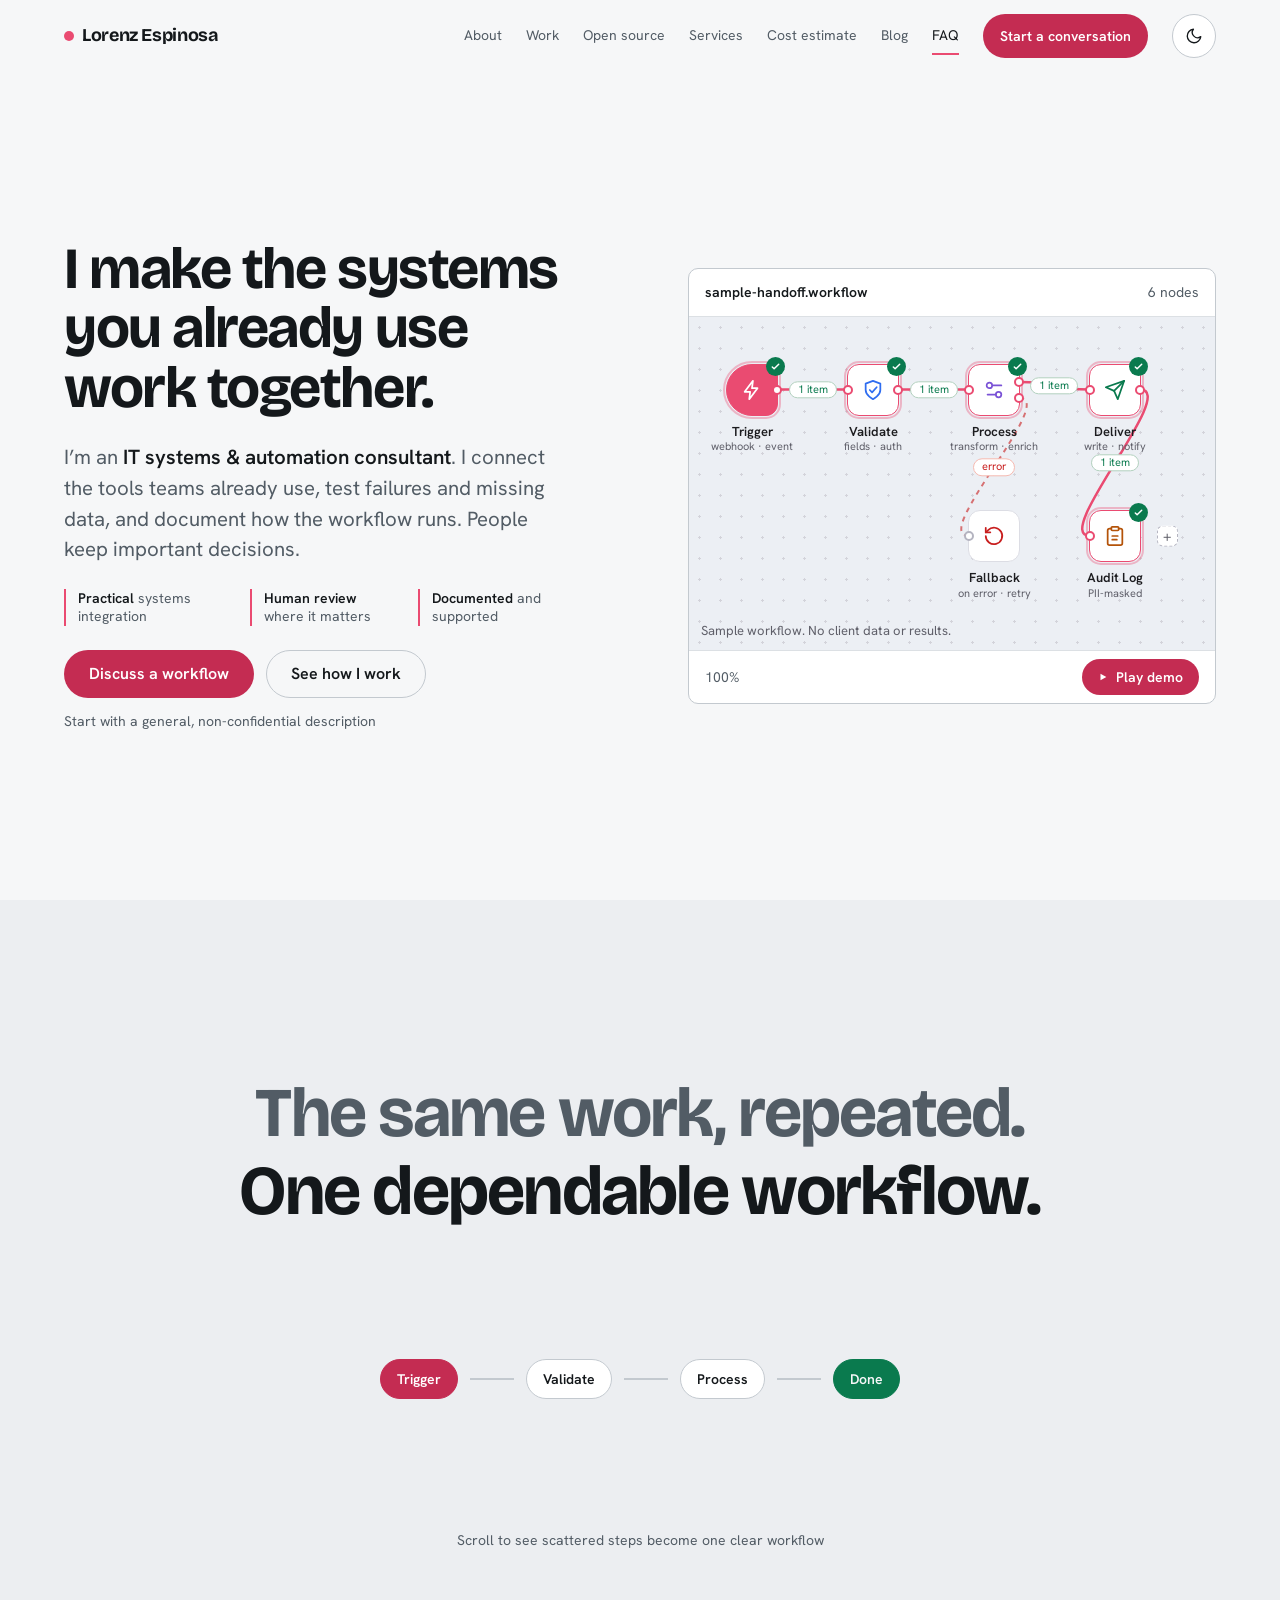
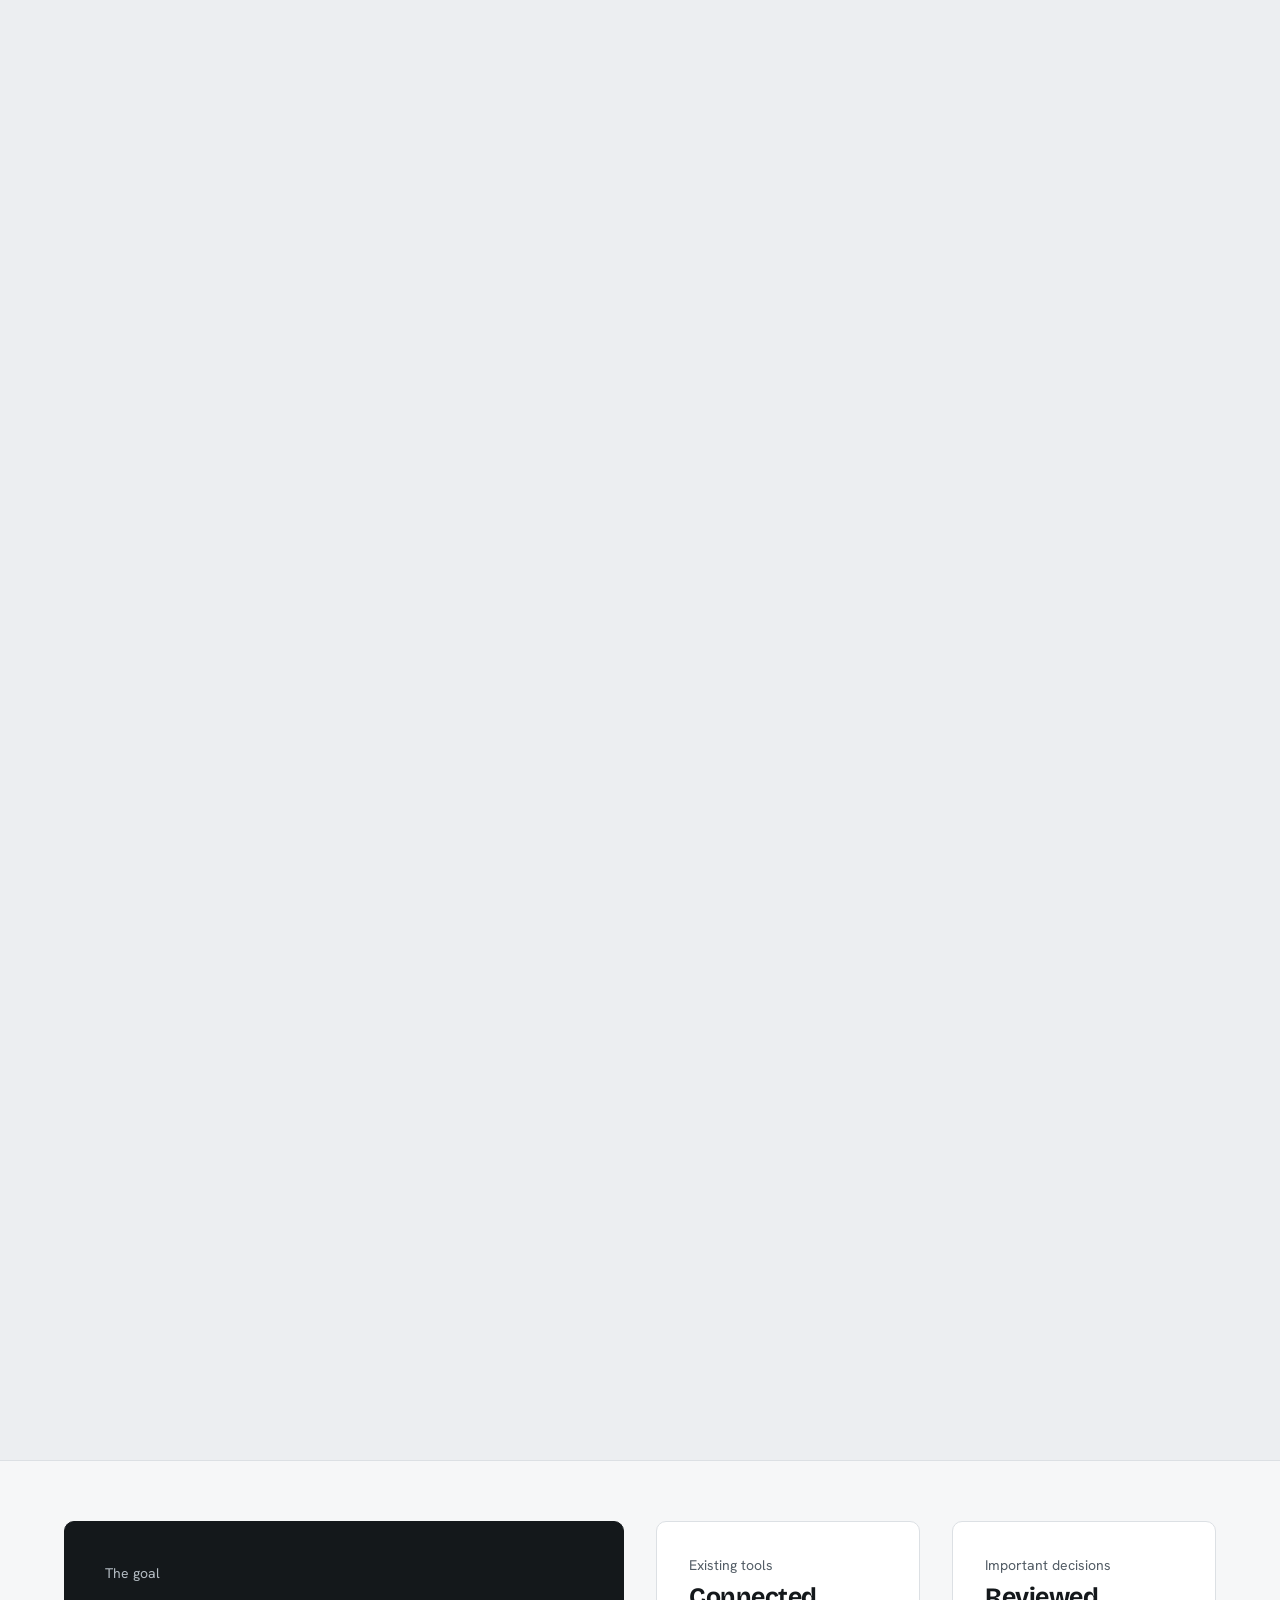
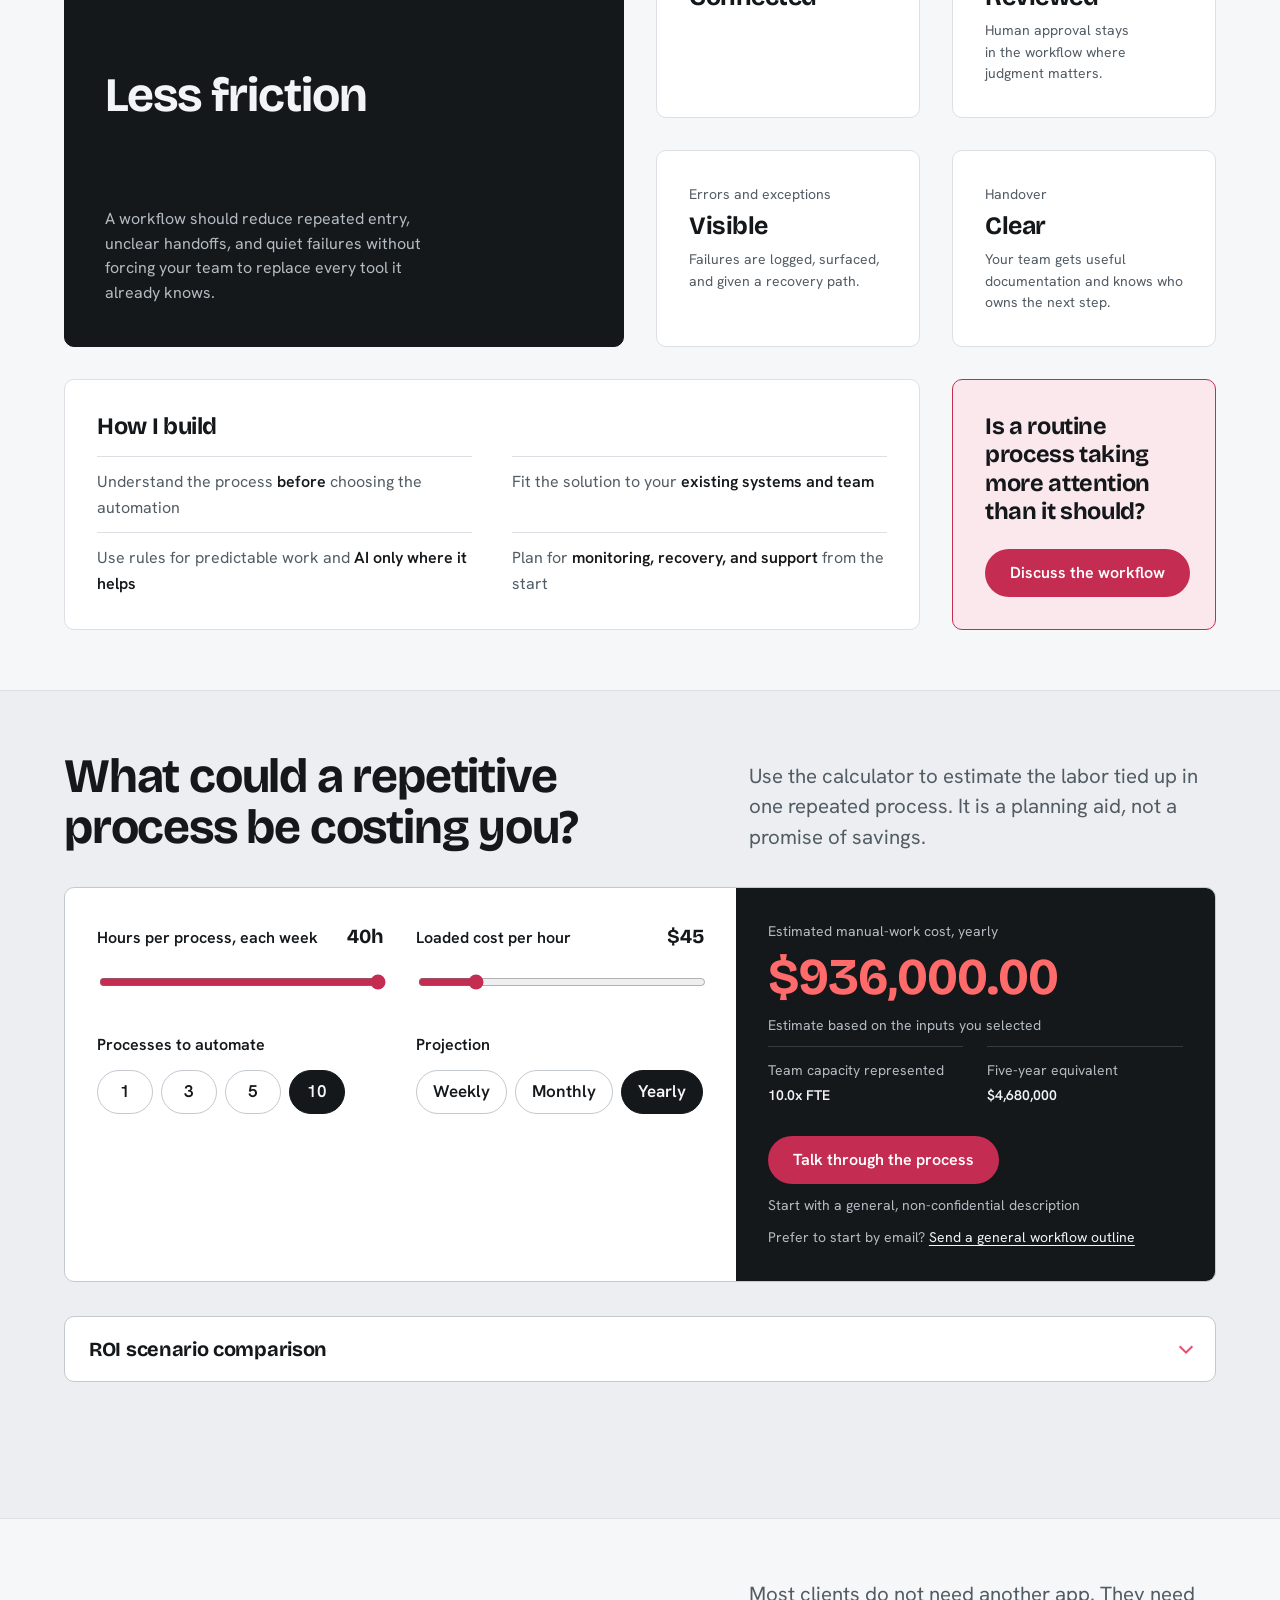
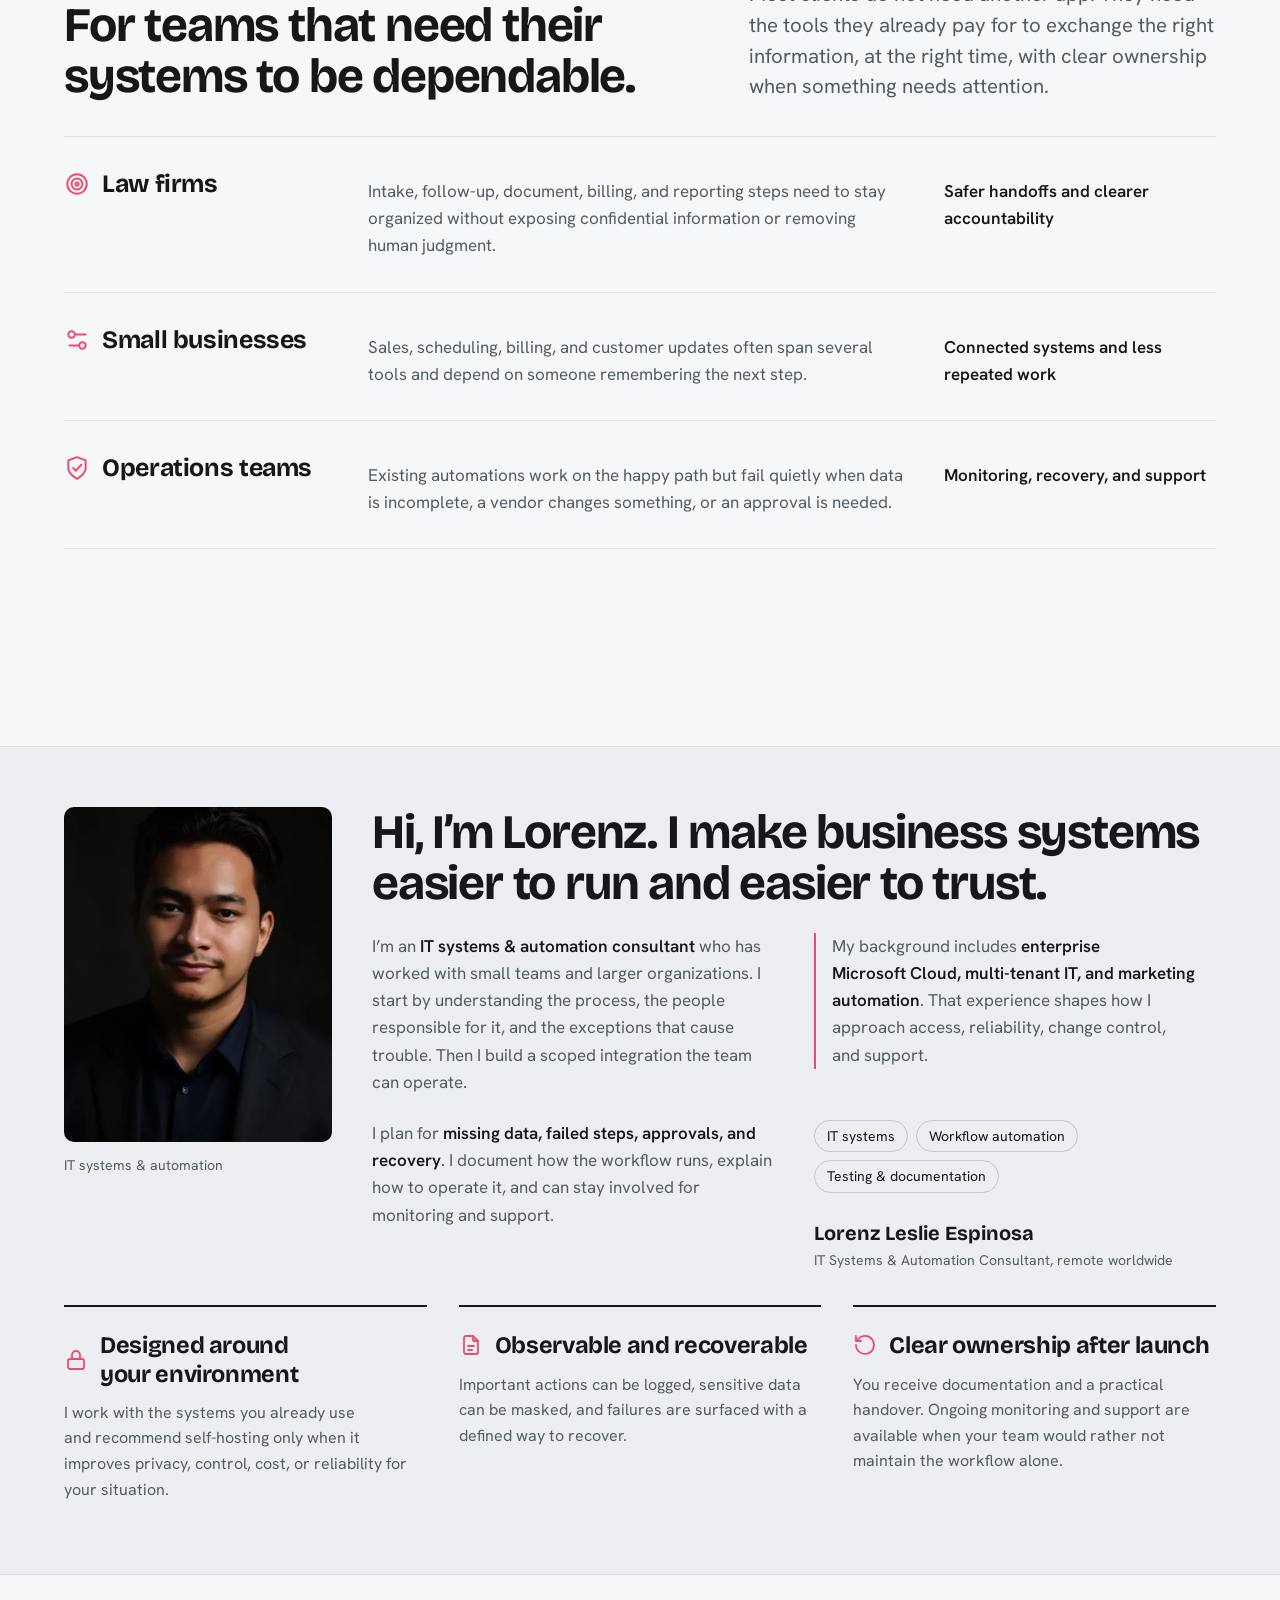
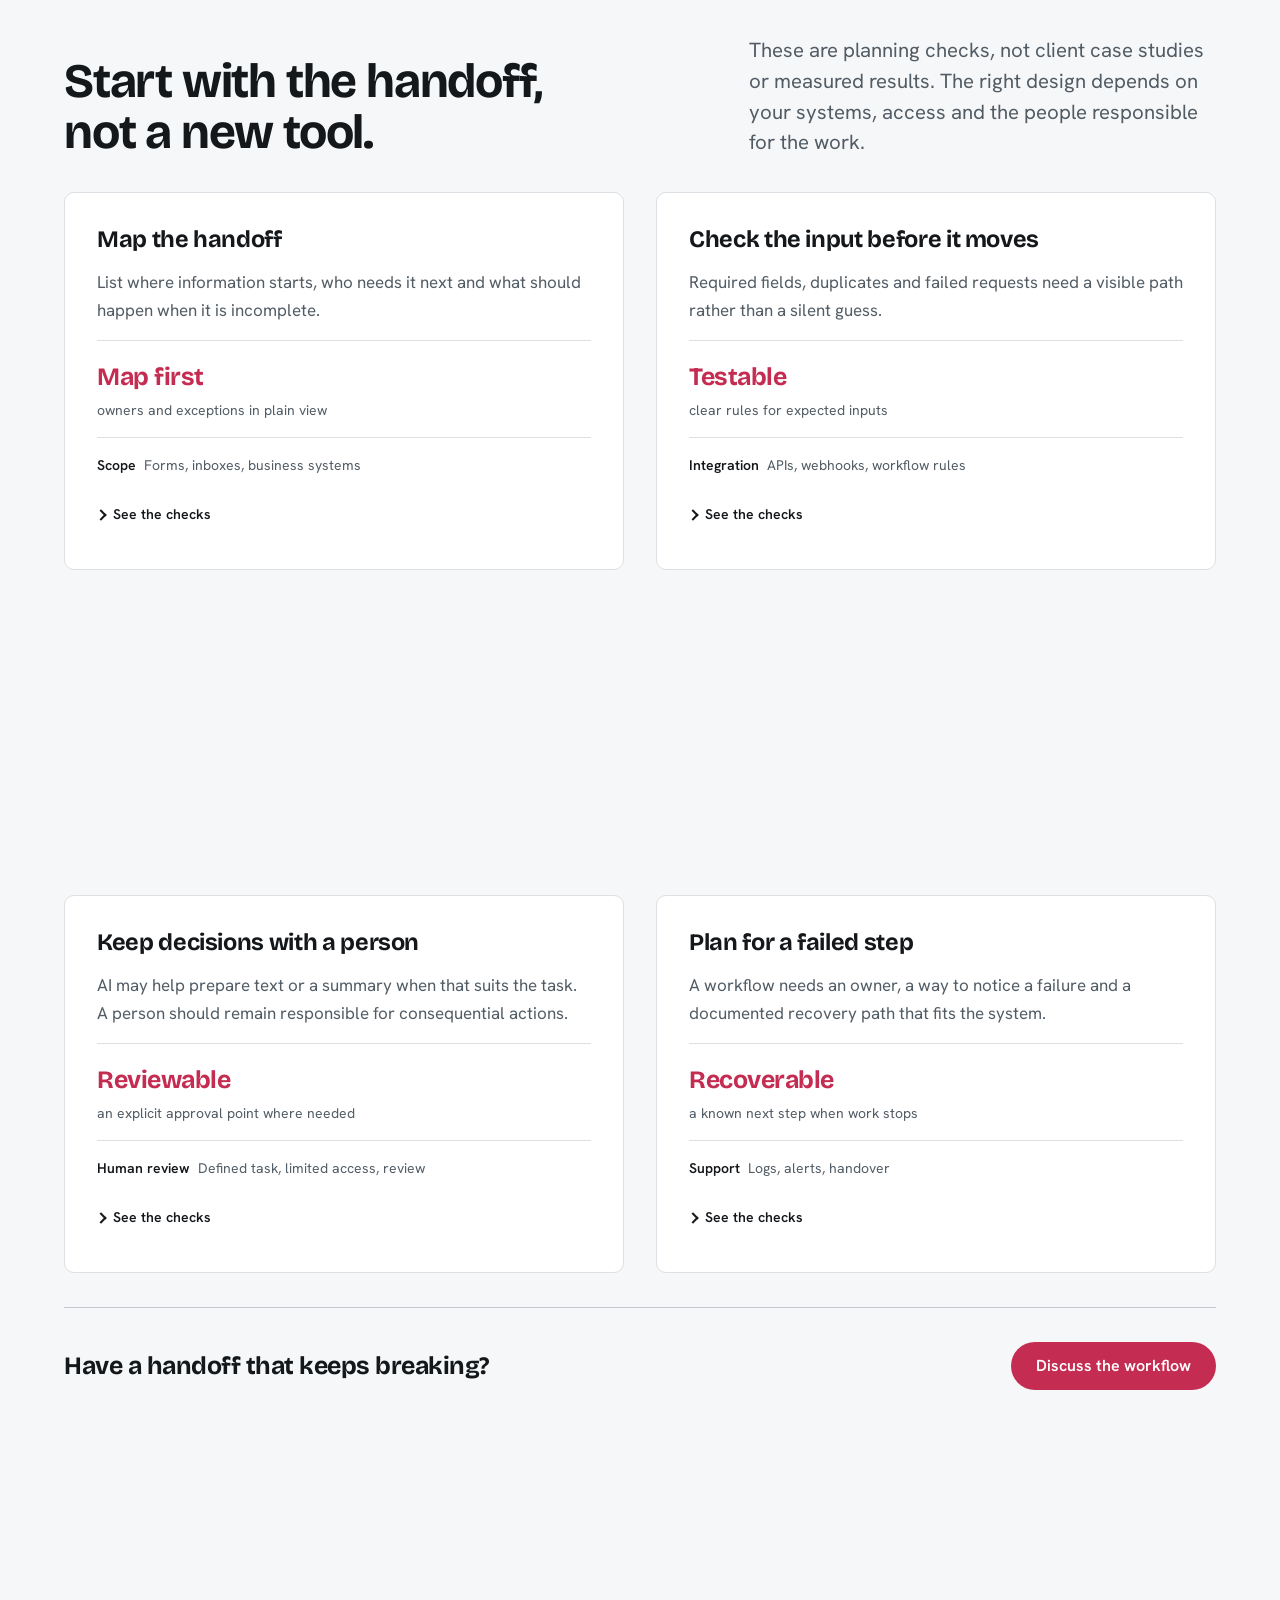
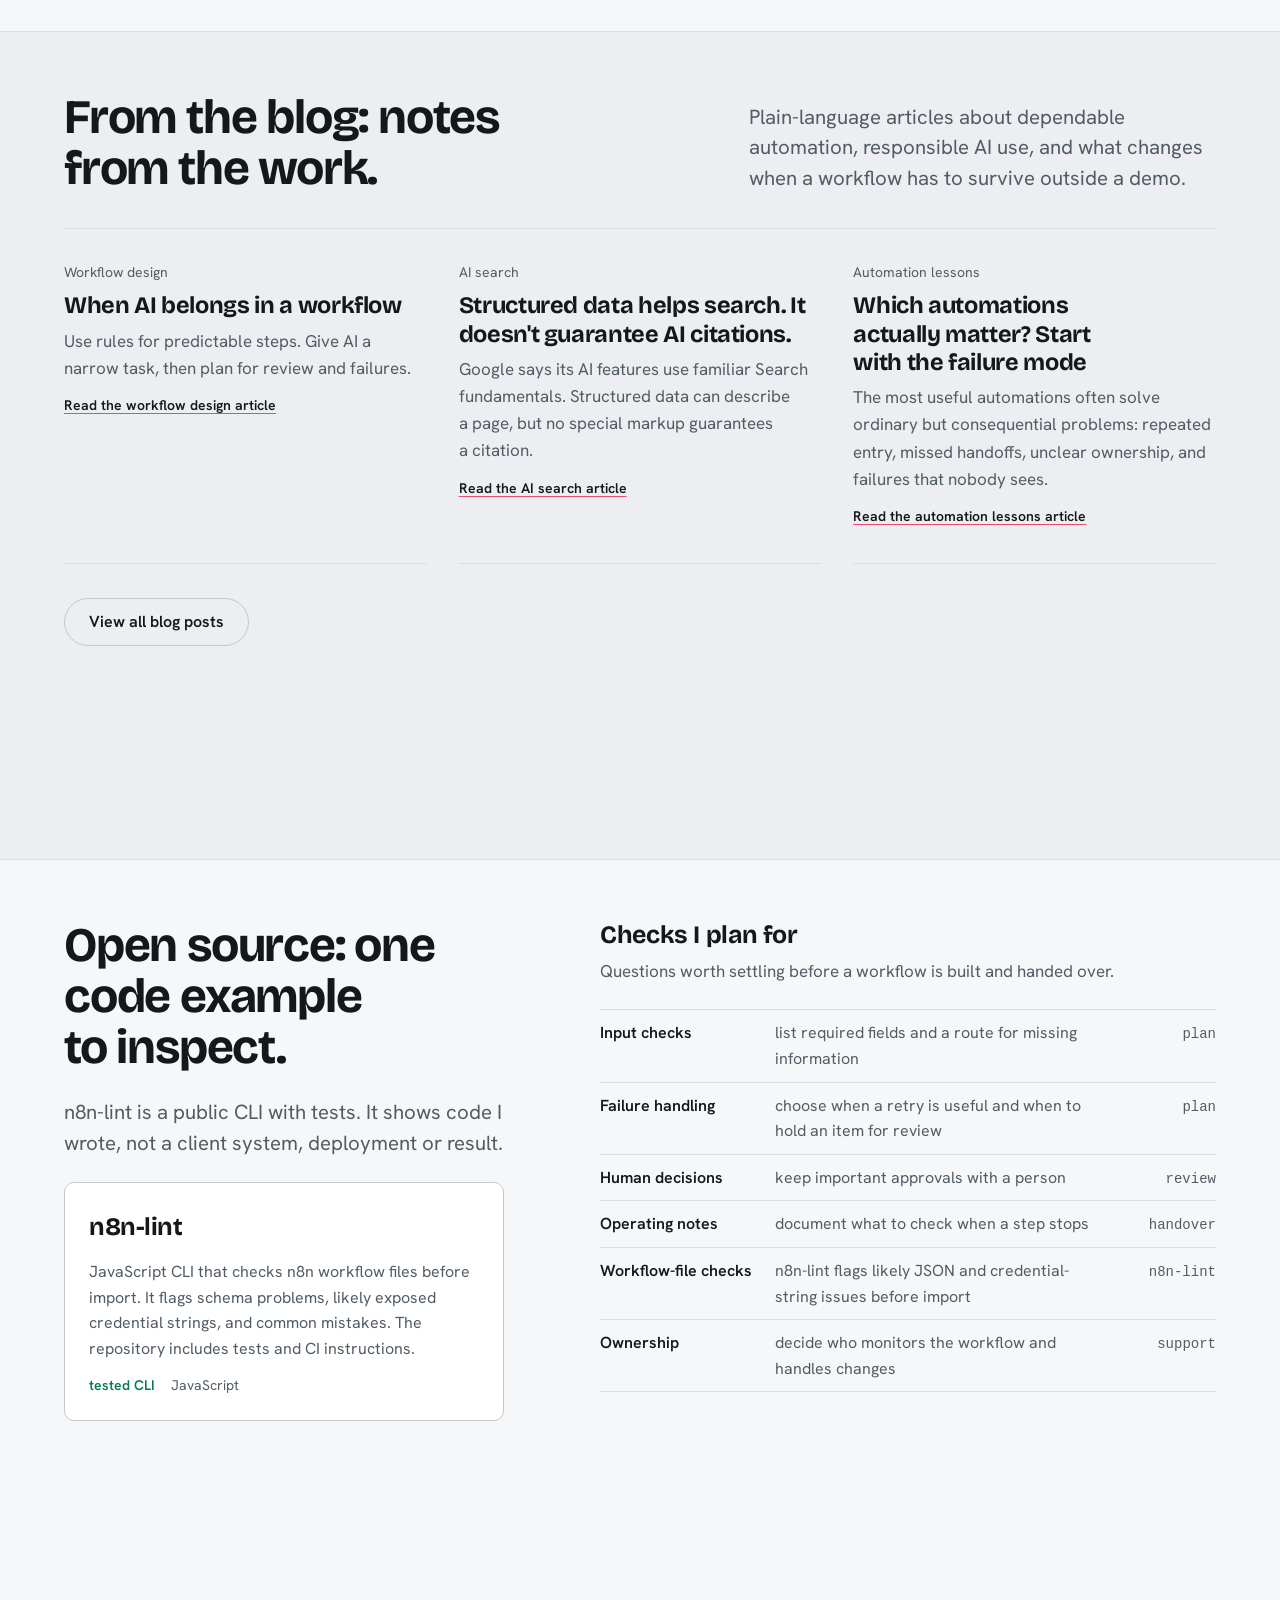
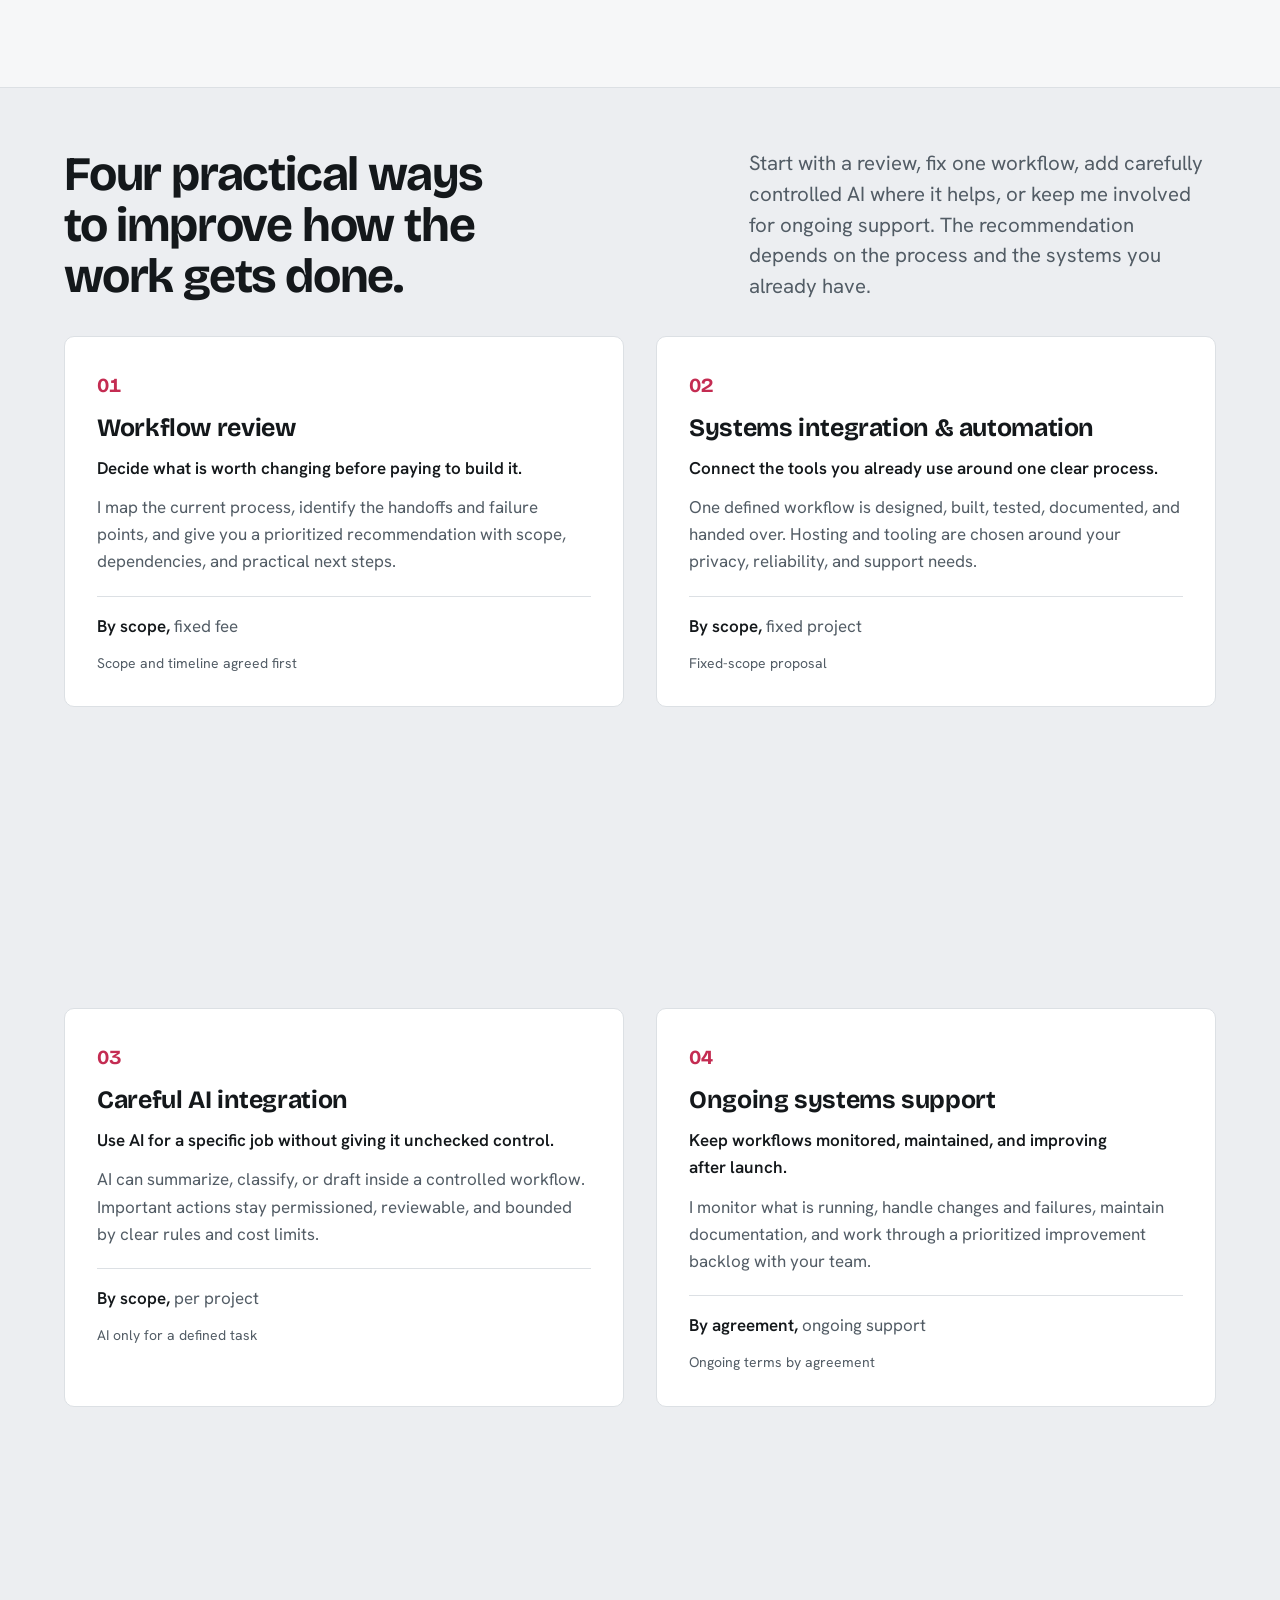
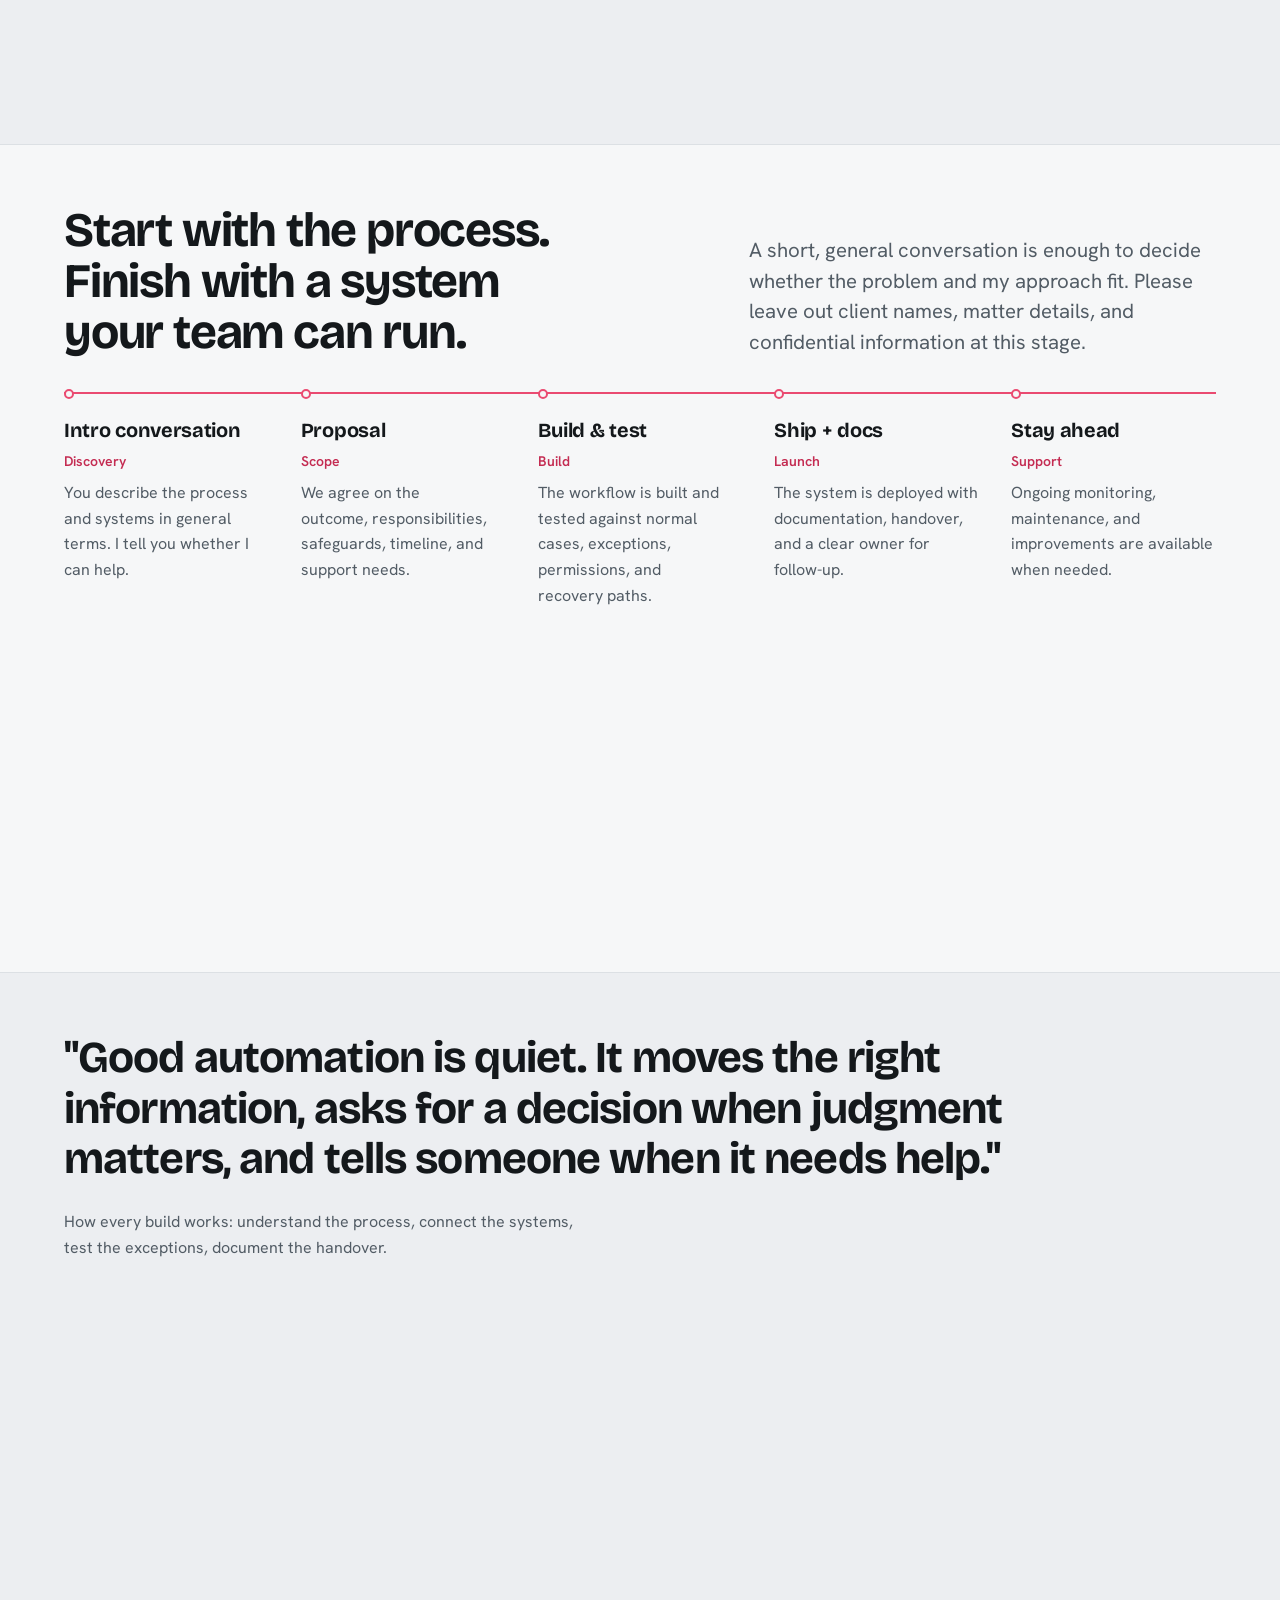
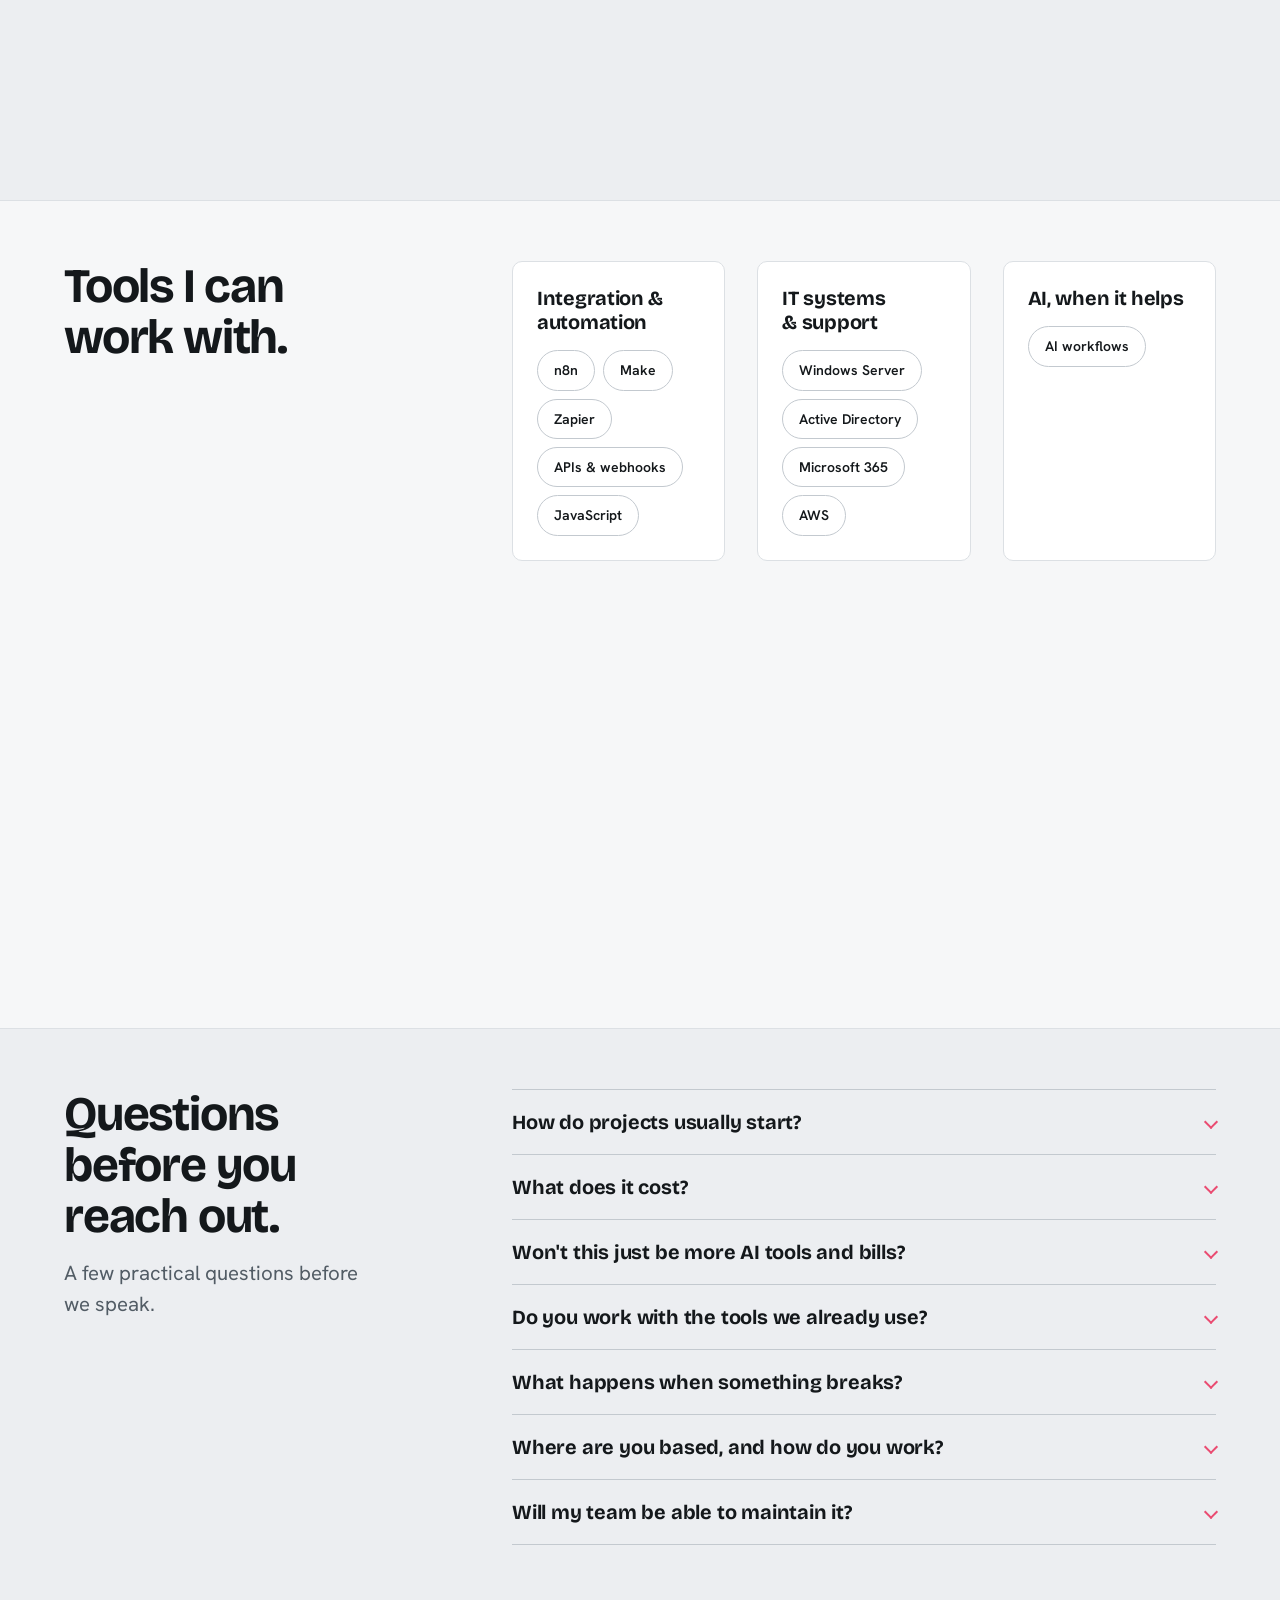
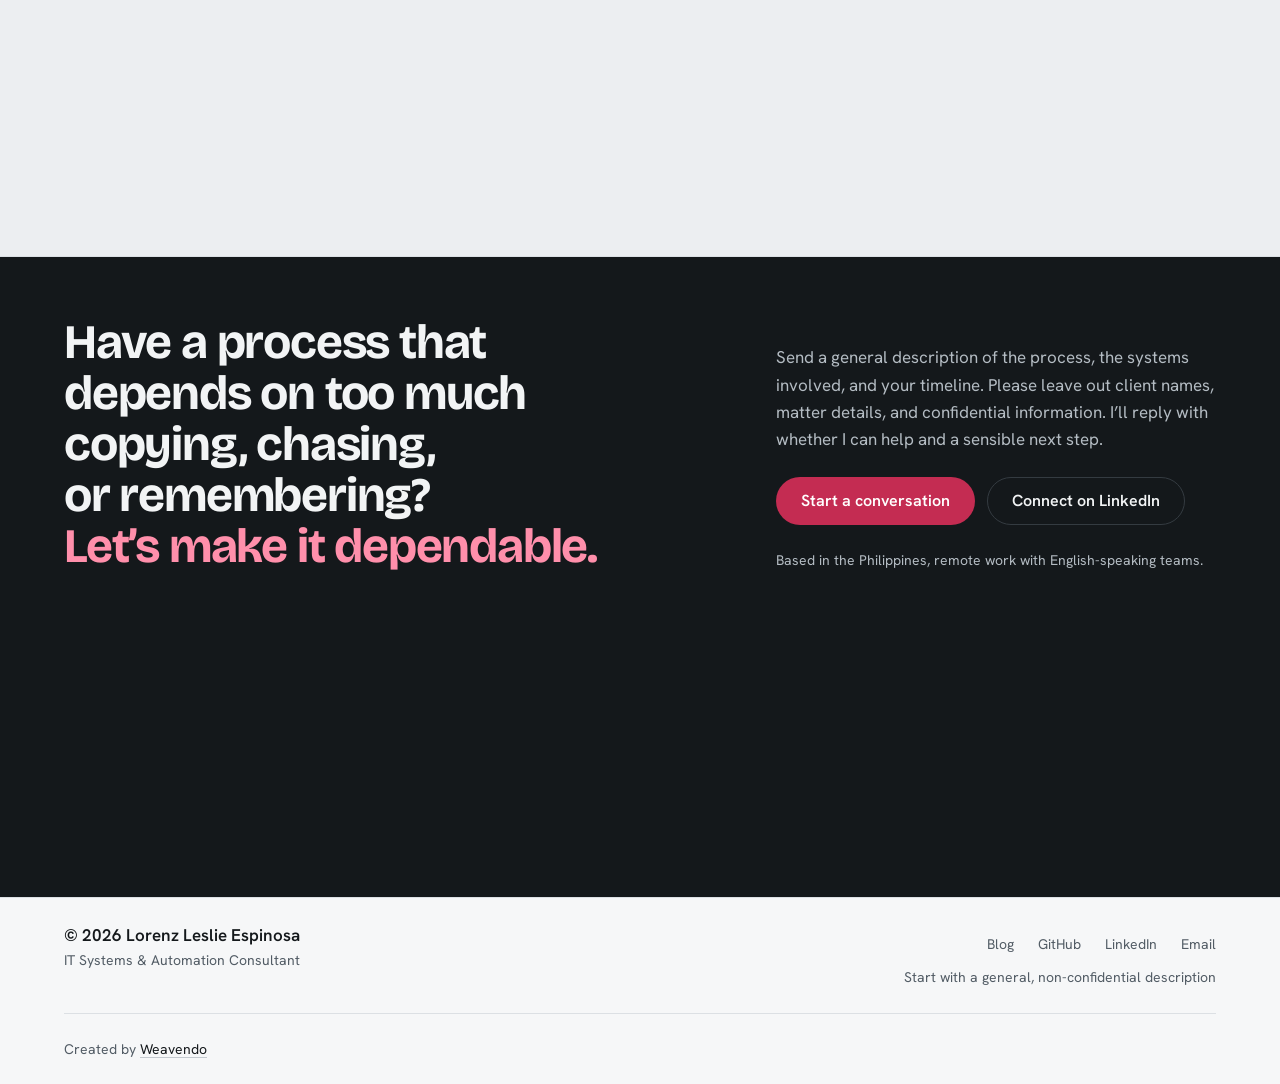
==== commit 6f34c2cf: "Improve accessibility and phone layout, retire old files - Calculator: exact 10 option, selected sta" ====
--- a/index.html
+++ b/index.html
@@ -89,7 +89,7 @@
       <a class="btn btn-primary btn-sm nav-cta" href="mailto:renzespinosa13@gmail.com?subject=Systems%20and%20automation%20inquiry&body=Hi%20Lorenz%2C%0A%0AThe%20process%20I%27d%20like%20to%20improve%3A%0ASystems%2Ftools%20involved%3A%0ATimeline%3A%0A%0APlease%20keep%20this%20initial%20message%20general%20and%20leave%20out%20client%20names%2C%20matter%20details%2C%20or%20confidential%20information.%0A"><span class="nav-cta-full">Start a conversation</span><span class="nav-cta-short">Contact</span></a>
       <details class="mobile-nav">
         <summary aria-label="Sections menu">Menu</summary>
-        <div class="mobile-nav-panel" aria-label="Site sections">
+        <div class="mobile-nav-panel" role="group" aria-label="Site sections">
           <a href="#about">About</a>
           <a href="#work">Work</a>
           <a href="#opensource">Open source</a>
@@ -131,7 +131,7 @@
     </div>
 
     <div class="editor-slot" data-build="editor">
-    <div class="editor" data-build-op="carry" aria-label="Illustrative workflow demo: drag the nodes or play the animation">
+    <div class="editor" data-build-op="carry" role="group" aria-label="Illustrative workflow demo: drag the nodes or play the animation">
       <div class="ed-bar">
         <span class="ed-tab">sample-handoff.workflow</span>
         <span class="ed-count">6 nodes</span>
@@ -270,17 +270,18 @@
         <div class="calc-field">
           <div class="row"><span class="calc-label" id="cProcL">Processes to automate</span></div>
           <div class="proc-btns" id="cProc" role="group" aria-labelledby="cProcL">
-            <button type="button" data-v="1">1</button><button type="button" data-v="3">3</button><button type="button" data-v="5">5</button><button type="button" data-v="10" class="on">10+</button>
+            <button type="button" data-v="1" aria-pressed="false">1</button><button type="button" data-v="3" aria-pressed="false">3</button><button type="button" data-v="5" aria-pressed="false">5</button><button type="button" data-v="10" class="on" aria-pressed="true">10</button>
           </div>
         </div>
         <div class="calc-field">
           <div class="row"><span class="calc-label" id="cPeriodL">Projection</span></div>
-          <div class="period" id="cPeriod" role="group" aria-labelledby="cPeriodL"><button type="button" data-p="weekly">Weekly</button><button type="button" data-p="monthly">Monthly</button><button type="button" data-p="yearly" class="on">Yearly</button></div>
+          <div class="period" id="cPeriod" role="group" aria-labelledby="cPeriodL"><button type="button" data-p="weekly" aria-pressed="false">Weekly</button><button type="button" data-p="monthly" aria-pressed="false">Monthly</button><button type="button" data-p="yearly" class="on" aria-pressed="true">Yearly</button></div>
         </div>
       </div>
       <div class="calc-result" data-build="calc-result">
         <p class="lbl">Estimated manual-work cost, <span id="cPeriodLbl">yearly</span></p>
         <div class="big" id="cBig">$936,000</div>
+        <p class="sr-only" id="cLive" role="status" aria-live="polite"></p>
         <p class="bleed">Estimate based on the inputs you selected</p>
         <div class="calc-stat"><span class="k">Team capacity represented</span><span class="v" id="cFte">10.0x FTE</span></div>
         <div class="calc-stat"><span class="k">Five-year equivalent</span><span class="v" id="c5">$4,680,000</span></div>
@@ -526,7 +527,7 @@
         <span class="repo-meta"><span class="repo-tag">tested CLI</span><span class="repo-lang">JavaScript</span></span>
       </a>
     </div>
-    <div class="os-trust" data-build="os-checks" aria-labelledby="os-trust-h">
+    <div class="os-trust" data-build="os-checks" role="group" aria-labelledby="os-trust-h">
       <div class="os-trust-head">
         <h3 id="os-trust-h">Checks I plan for</h3>
         <p>Questions worth settling before a workflow is built and handed over.</p>
@@ -695,12 +696,15 @@
 <footer class="site-footer">
   <div class="wrap foot-in" data-build="footer">
     <p class="foot-who">© 2026 Lorenz Leslie Espinosa<span>IT Systems &amp; Automation Consultant</span></p>
-    <ul class="foot-links">
-      <li><a href="/blog/">Blog</a></li>
-      <li><a href="https://github.com/lorenzespinosa" target="_blank" rel="noopener">GitHub</a></li>
-      <li><a href="https://www.linkedin.com/in/lorenz-leslie-espinosa/" target="_blank" rel="noopener">LinkedIn</a></li>
-      <li><a href="mailto:renzespinosa13@gmail.com">Email</a></li>
-    </ul>
+    <div class="foot-contact">
+      <ul class="foot-links">
+        <li><a href="/blog/">Blog</a></li>
+        <li><a href="https://github.com/lorenzespinosa" target="_blank" rel="noopener">GitHub</a></li>
+        <li><a href="https://www.linkedin.com/in/lorenz-leslie-espinosa/" target="_blank" rel="noopener">LinkedIn</a></li>
+        <li><a href="mailto:renzespinosa13@gmail.com?subject=Systems%20and%20automation%20inquiry&body=Hi%20Lorenz%2C%0A%0AThe%20process%20I%27d%20like%20to%20improve%3A%0ASystems%2Ftools%20involved%3A%0ATimeline%3A%0A%0APlease%20keep%20this%20initial%20message%20general%20and%20leave%20out%20client%20names%2C%20matter%20details%2C%20or%20confidential%20information.%0A">Email</a></li>
+      </ul>
+      <p class="cta-micro">Start with a general, non-confidential description</p>
+    </div>
     <p class="credit">Created by <a href="https://weavendo.com/">Weavendo</a></p>
   </div>
 </footer>
--- a/styles/main.css
+++ b/styles/main.css
@@ -54,9 +54,9 @@
 @media (max-width:1180px){
   .nav-links{gap:var(--space-md)}
   .nav-links>a:not(.nav-cta){display:none}
-  .portfolio-home .mobile-nav{display:block}
+  .mobile-nav{display:block}
 }
-@media (max-width:480px){ .portfolio-home .nav-cta{display:none} }
+@media (max-width:480px){ .nav-links>.nav-cta{display:none} }
 @media (max-width:360px){ .nav-in{padding:0 var(--space-md)} .brand{font-size:1rem} }
 @media (max-width:40rem){
   .nav-cta-full{display:none}
@@ -98,10 +98,11 @@
 .foot-in{display:grid;grid-template-columns:minmax(0,1fr) auto;gap:var(--space-lg) var(--space-xl);align-items:start}
 .foot-who{font-weight:600}
 .foot-who span{display:block;font-weight:400;color:var(--color-muted);font-size:var(--text-sm)}
+.foot-contact{display:grid;justify-items:end}
 .foot-links{display:flex;flex-wrap:wrap;gap:var(--space-xs) var(--space-lg)}
 .foot-links a{display:inline-flex;align-items:center;min-height:44px;text-decoration:none;color:var(--color-muted);font-size:var(--text-sm)}
 .foot-links a:hover{color:var(--color-ink);text-decoration:underline}
 .credit{grid-column:1 / -1;padding-top:var(--space-lg);border-top:1px solid var(--color-rule);font-size:var(--text-sm);color:var(--color-muted)}
 .credit a{color:var(--color-ink);text-decoration:underline;text-decoration-color:var(--color-rule-strong)}
 .credit a:hover{text-decoration-color:var(--color-ink)}
-@media (max-width:40rem){ .foot-in{grid-template-columns:minmax(0,1fr)} }
+@media (max-width:40rem){ .foot-in{grid-template-columns:minmax(0,1fr)} .foot-contact{justify-items:start} }
--- a/styles/components.css
+++ b/styles/components.css
@@ -25,7 +25,7 @@
 .calc-field .row{display:flex;justify-content:space-between;align-items:baseline;gap:var(--space-md)}
 .calc-field label,.calc-label{font-weight:600;font-size:var(--text-md)}
 .calc-field .val{font-family:var(--font-display);font-weight:var(--display-weight);font-size:var(--text-lg);font-variant-numeric:tabular-nums}
-.calc-field input[type=range]{width:100%;height:32px;accent-color:var(--color-accent);cursor:pointer}
+.calc-field input[type=range]{width:100%;height:44px;padding-block:6px;margin-block:-4px;accent-color:var(--color-accent);cursor:pointer}
 .proc-btns,.period{display:flex;flex-wrap:wrap;gap:var(--space-xs)}
 .proc-btns button,.period button{min-height:44px;min-width:56px;padding:0 var(--space-md);border:1px solid var(--color-rule-strong);border-radius:var(--radius-pill);background:var(--color-surface);font-weight:600;cursor:pointer}
 .proc-btns button:hover,.period button:hover{border-color:var(--color-ink)}
--- a/styles/hero.css
+++ b/styles/hero.css
@@ -16,8 +16,9 @@
 .ed-bar--bottom{border-bottom:0;border-top:1px solid var(--color-rule)}
 .ed-tab{color:var(--color-ink);font-weight:600}
 .ed-zoom{font-variant-numeric:tabular-nums}
-.ed-run{display:inline-flex;align-items:center;gap:var(--space-xs);min-height:36px;padding:0 var(--space-md);border:0;border-radius:var(--radius-pill);
+.ed-run{position:relative;display:inline-flex;align-items:center;gap:var(--space-xs);min-height:36px;padding:0 var(--space-md);border:0;border-radius:var(--radius-pill);
   background:var(--color-accent);color:var(--color-accent-ink);font-weight:600;font-size:var(--text-sm);cursor:pointer;transition:background-color var(--dur-micro) var(--ease-out)}
+.ed-run::after{content:"";position:absolute;inset:-4px 0}
 .ed-run svg{width:10px;height:10px;fill:currentColor}
 .ed-run:hover{background:var(--color-accent-hover)}
 .ed-run:active{transform:translateY(1px)}
--- a/styles/swarm-motion.css
+++ b/styles/swarm-motion.css
@@ -30,12 +30,27 @@
 .wv-ruler-x,.wv-ruler-y{position:absolute;left:0;top:0;background-color:var(--color-surface);background-repeat:no-repeat}
 .wv-ruler-x{right:0;height:20px;border-bottom:1px solid var(--color-rule);background-image:repeating-linear-gradient(90deg,currentColor 0 1px,transparent 1px 10px),repeating-linear-gradient(90deg,currentColor 0 1px,transparent 1px 50px);background-size:100% 5px,100% 11px;background-position:0 100%,0 100%}
 .wv-ruler-y{bottom:0;width:20px;border-right:1px solid var(--color-rule);background-image:repeating-linear-gradient(180deg,currentColor 0 1px,transparent 1px 10px),repeating-linear-gradient(180deg,currentColor 0 1px,transparent 1px 50px);background-size:5px 100%,11px 100%;background-position:100% 0,100% 0}
+html.wv-motion{--wv-rest-clearance:calc(78px + env(safe-area-inset-bottom,0px));scroll-padding-bottom:var(--wv-rest-clearance)}
 html.wv-motion body{position:relative}
-.wv-crew-layer{position:absolute;inset:0;z-index:1000;overflow:hidden;contain:strict;pointer-events:none}
-.wv-crew-layer[hidden]{display:none}
-.wv-worker{position:absolute;left:0;top:0;width:28px;height:28px;pointer-events:none;transform-origin:3.5px 2.8px;will-change:transform}
-.wv-worker[data-shape="ibeam"],.wv-worker[data-shape="cross"],.wv-worker[data-shape="ew"],.wv-worker[data-shape="ns"]{transform-origin:14px 14px}
-.wv-worker svg{display:block;width:28px;height:28px;overflow:visible;filter:drop-shadow(0 1px 1.5px rgba(43,33,27,.3))}
+html.wv-motion .site-footer{padding-bottom:var(--wv-rest-clearance)}
+.wv-crew-layer{position:fixed;inset:0;z-index:1000;overflow:hidden;contain:strict;pointer-events:none}
+.wv-rest-card{position:fixed;right:calc(12px + env(safe-area-inset-right,0px));bottom:calc(12px + env(safe-area-inset-bottom,0px));width:184px;max-width:calc(100% - 24px - env(safe-area-inset-right,0px) - env(safe-area-inset-left,0px));padding:6px;box-sizing:border-box;border:1px solid var(--color-rule);border-radius:var(--radius-card);background:var(--color-surface);color:var(--color-muted);font:400 10px/1.25 var(--font-code);text-align:center;white-space:nowrap;pointer-events:none;user-select:none}
+.wv-rest-card{transition:opacity 150ms ease,visibility 0s linear}
+.wv-rest-card.wv-tucked{opacity:0;visibility:hidden;transition:opacity 300ms ease,visibility 0s linear 300ms}
+.wv-rest-grid{display:block;position:relative;height:36px;margin-top:3px}
+@media (max-width:767.98px){
+  html.wv-motion{--wv-rest-clearance:calc(52px + env(safe-area-inset-bottom,0px))}
+  html.wv-motion .wv-rest-card{padding-block:2px}
+  html.wv-motion .wv-rest-grid{height:18px;margin-top:1px}
+}
+@media (min-width:768px){.wv-rest-card{width:198px}}
+.wv-worker{position:absolute;left:0;top:0;width:28px;height:28px;pointer-events:none}
+.wv-worker svg{display:block;width:28px;height:28px;overflow:visible;transform-origin:3.5px 2.8px;filter:drop-shadow(0 1px 1.5px rgba(43,33,27,.3))}
+.wv-worker[data-shape="ibeam"] svg,.wv-worker[data-shape="cross"] svg,.wv-worker[data-shape="ew"] svg,.wv-worker[data-shape="ns"] svg{transform-origin:14px 14px}
+.wv-agent-tag{position:absolute;left:16px;top:15px;padding:2px 4px;border-radius:var(--radius-sm);background:var(--wv-worker-colour);color:#000;font:500 11px/1.2 var(--font-code);white-space:nowrap;user-select:none}
+.wv-worker[data-work="parked"]{left:calc(var(--wv-slot-x) - 10.5px);top:calc(var(--wv-slot-y) - 9.8px)}
+.wv-worker[data-work="parked"] svg{transform:scale(.65)}
+.wv-worker[data-work="parked"] .wv-agent-tag{display:none}
 .wv-g{display:none}
 .wv-worker[data-shape="arrow"] .wv-g-arrow,.wv-worker[data-shape="dup"] .wv-g-dup,.wv-worker[data-shape="ibeam"] .wv-g-ibeam,.wv-worker[data-shape="cross"] .wv-g-cross,.wv-worker[data-shape="ew"] .wv-g-ew,.wv-worker[data-shape="ns"] .wv-g-ns{display:inline}
 .wv-g-fill{fill:var(--wv-worker-colour);stroke:var(--wv-on-colour);stroke-width:1.5;stroke-linejoin:round}
@@ -48,7 +63,7 @@
 .wv-hand-robot{clip-path:inset(0 50% 0 0)}
 .wv-hand-human{clip-path:inset(0 0 0 50%)}
 .wv-hands-layer img{position:absolute;inset:0;display:block;width:100%;max-width:none;height:100%;margin:0}
-@media print,(prefers-reduced-motion:reduce),(forced-colors:active){.wv-job-overlay,.wv-crew-layer,.wv-hands-layer,.wv-rulers{display:none!important}html.wv-construct [data-wv-hide="1"]{opacity:1!important}}
+@media print,(prefers-reduced-motion:reduce),(forced-colors:active){.wv-job-overlay,.wv-crew-layer,.wv-rest-card,.wv-hands-layer,.wv-rulers{display:none!important}html.wv-construct [data-wv-hide="1"]{opacity:1!important}}
 html.wv-loader-pending:not(.wv-construct) [data-build]{opacity:0}
 [data-theme="dark"]{--wv-editor:#5b8cff;--wv-caret-blue:#7cc4ff}
 @media print,(prefers-reduced-motion:reduce),(forced-colors:active){html.wv-loader-pending [data-build]{opacity:1!important}}
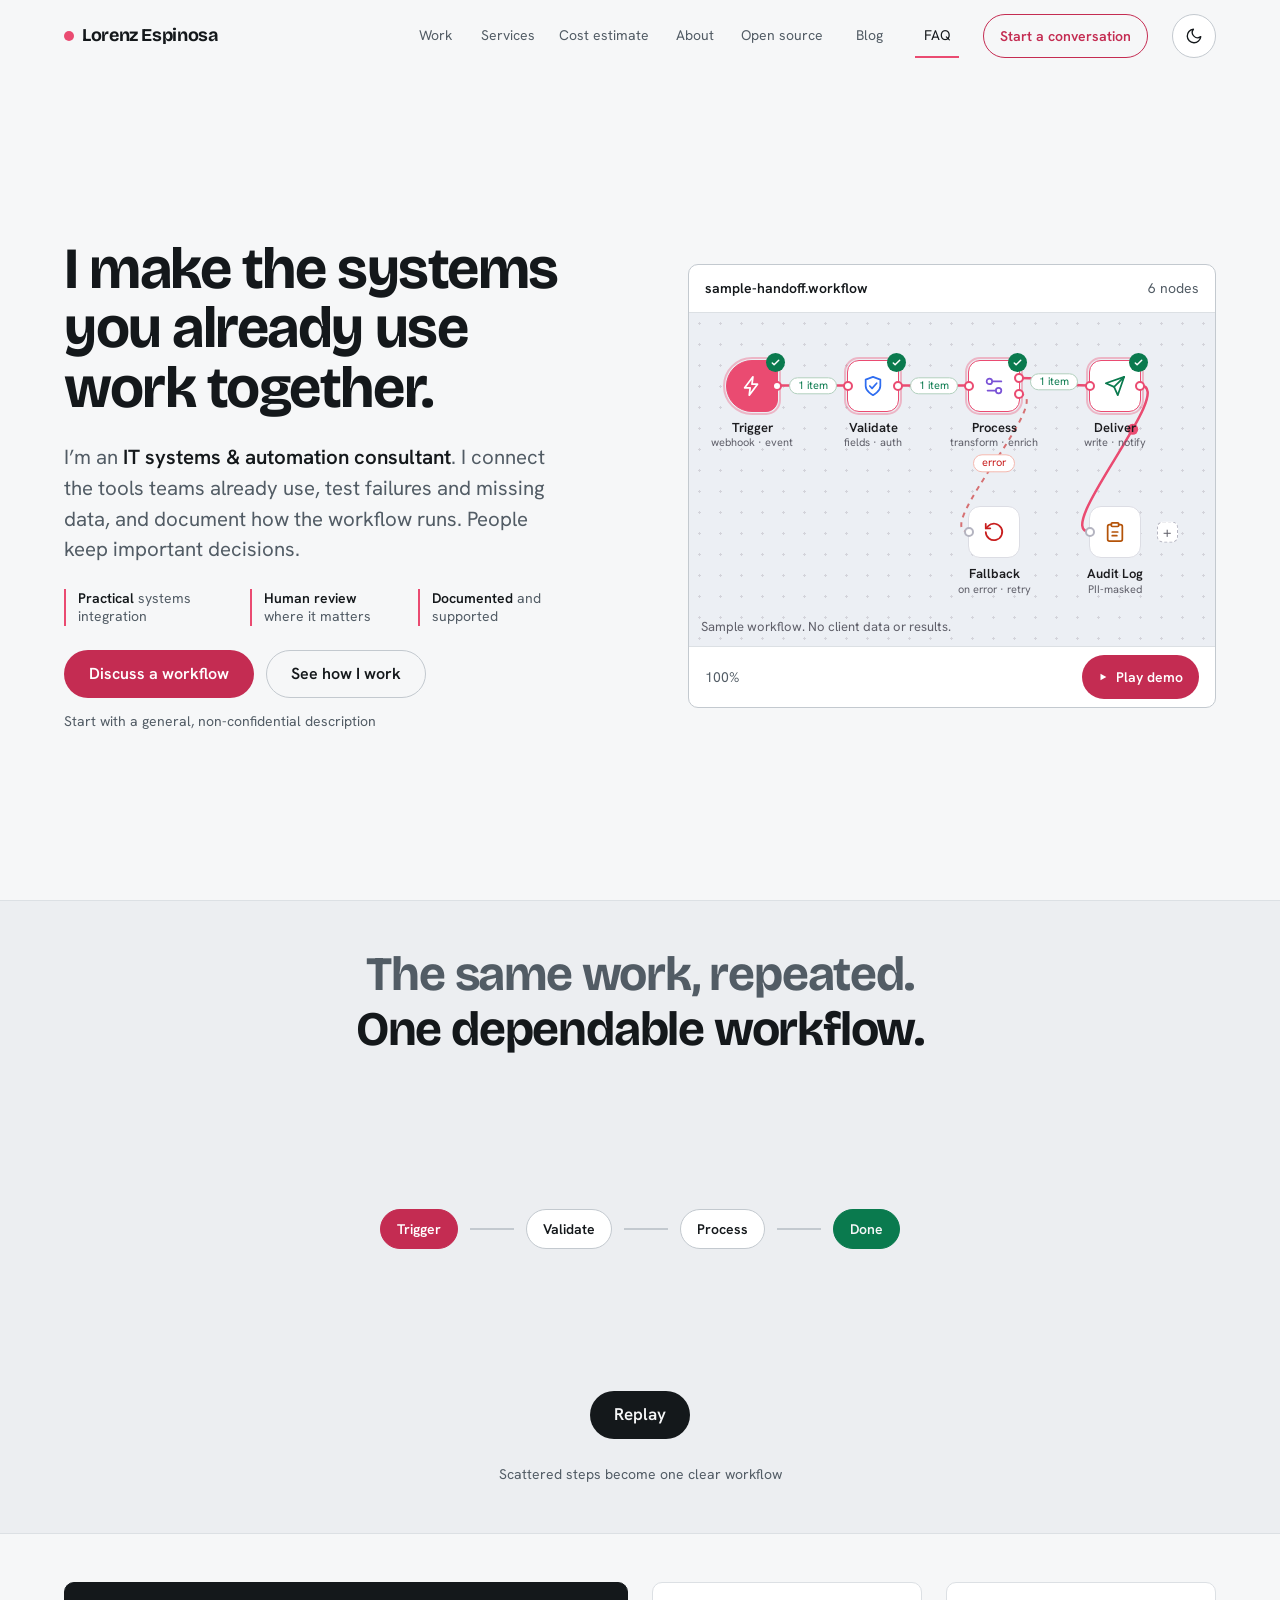
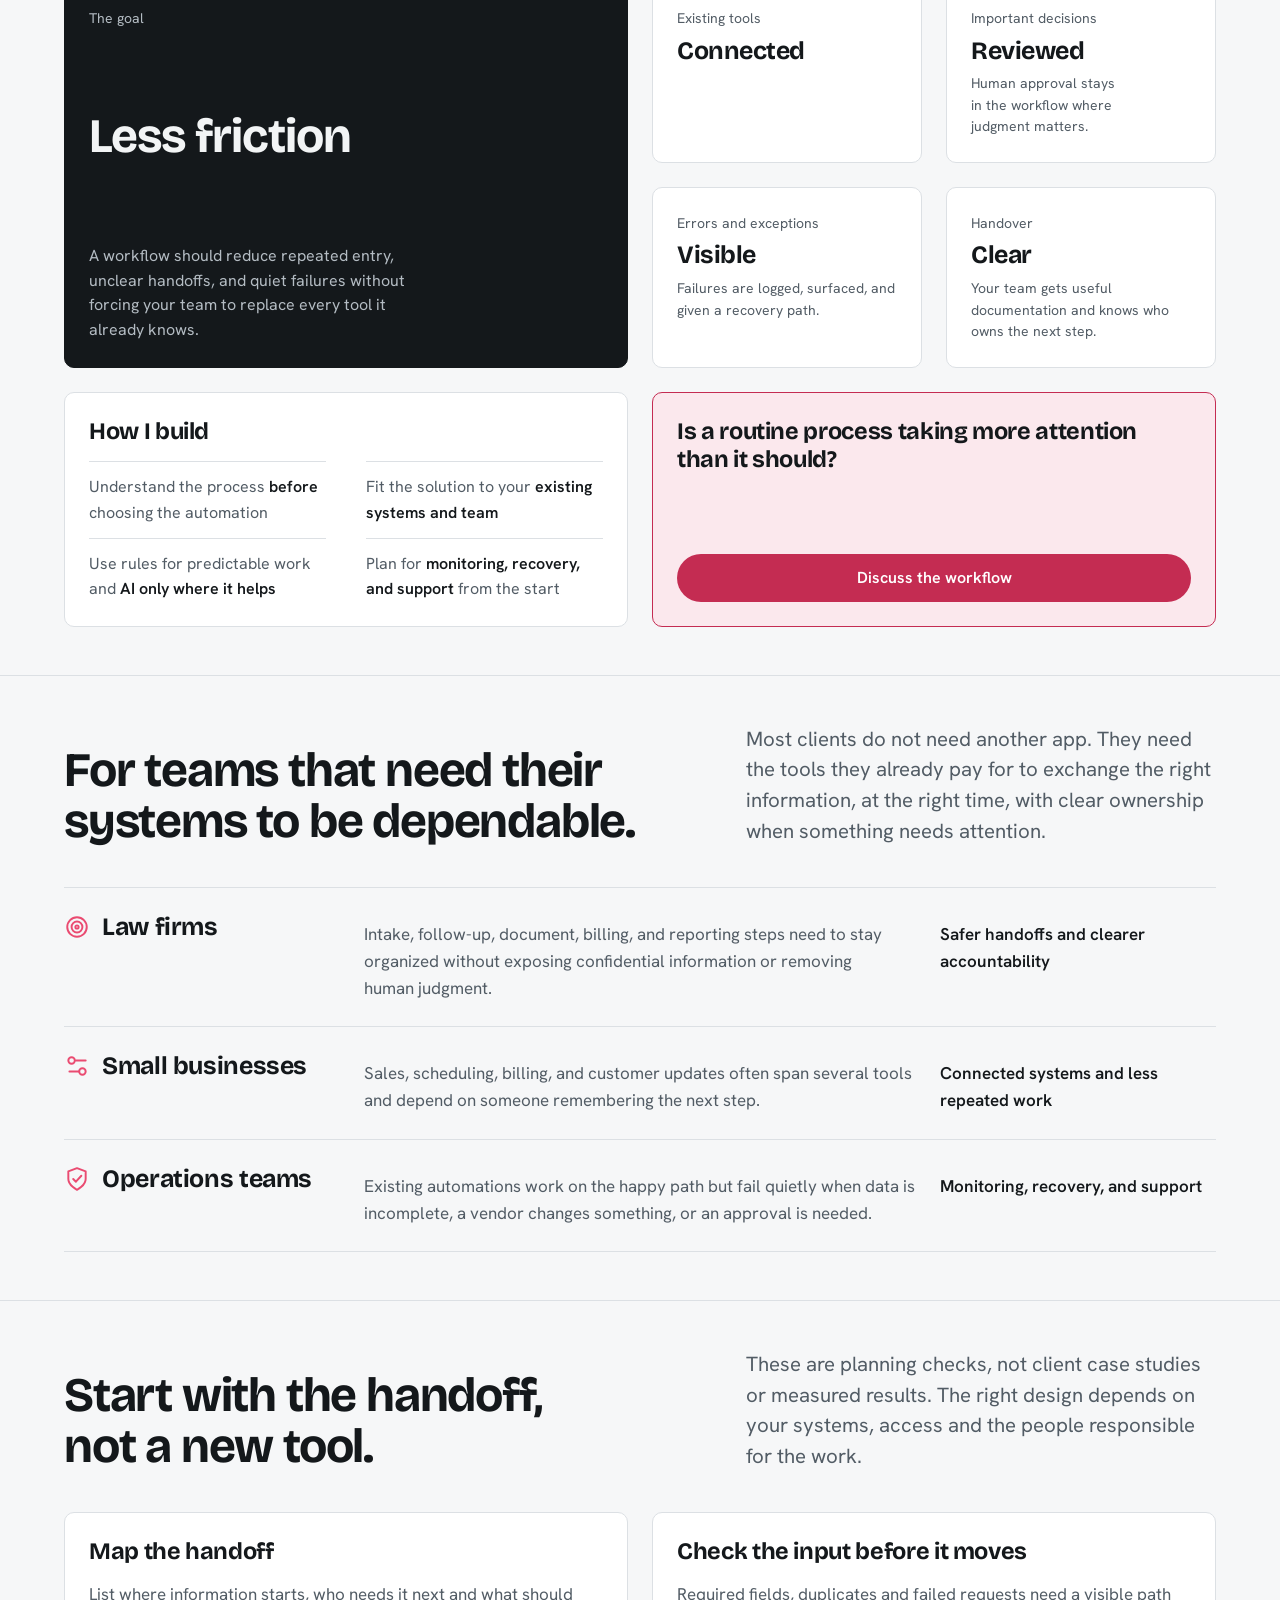
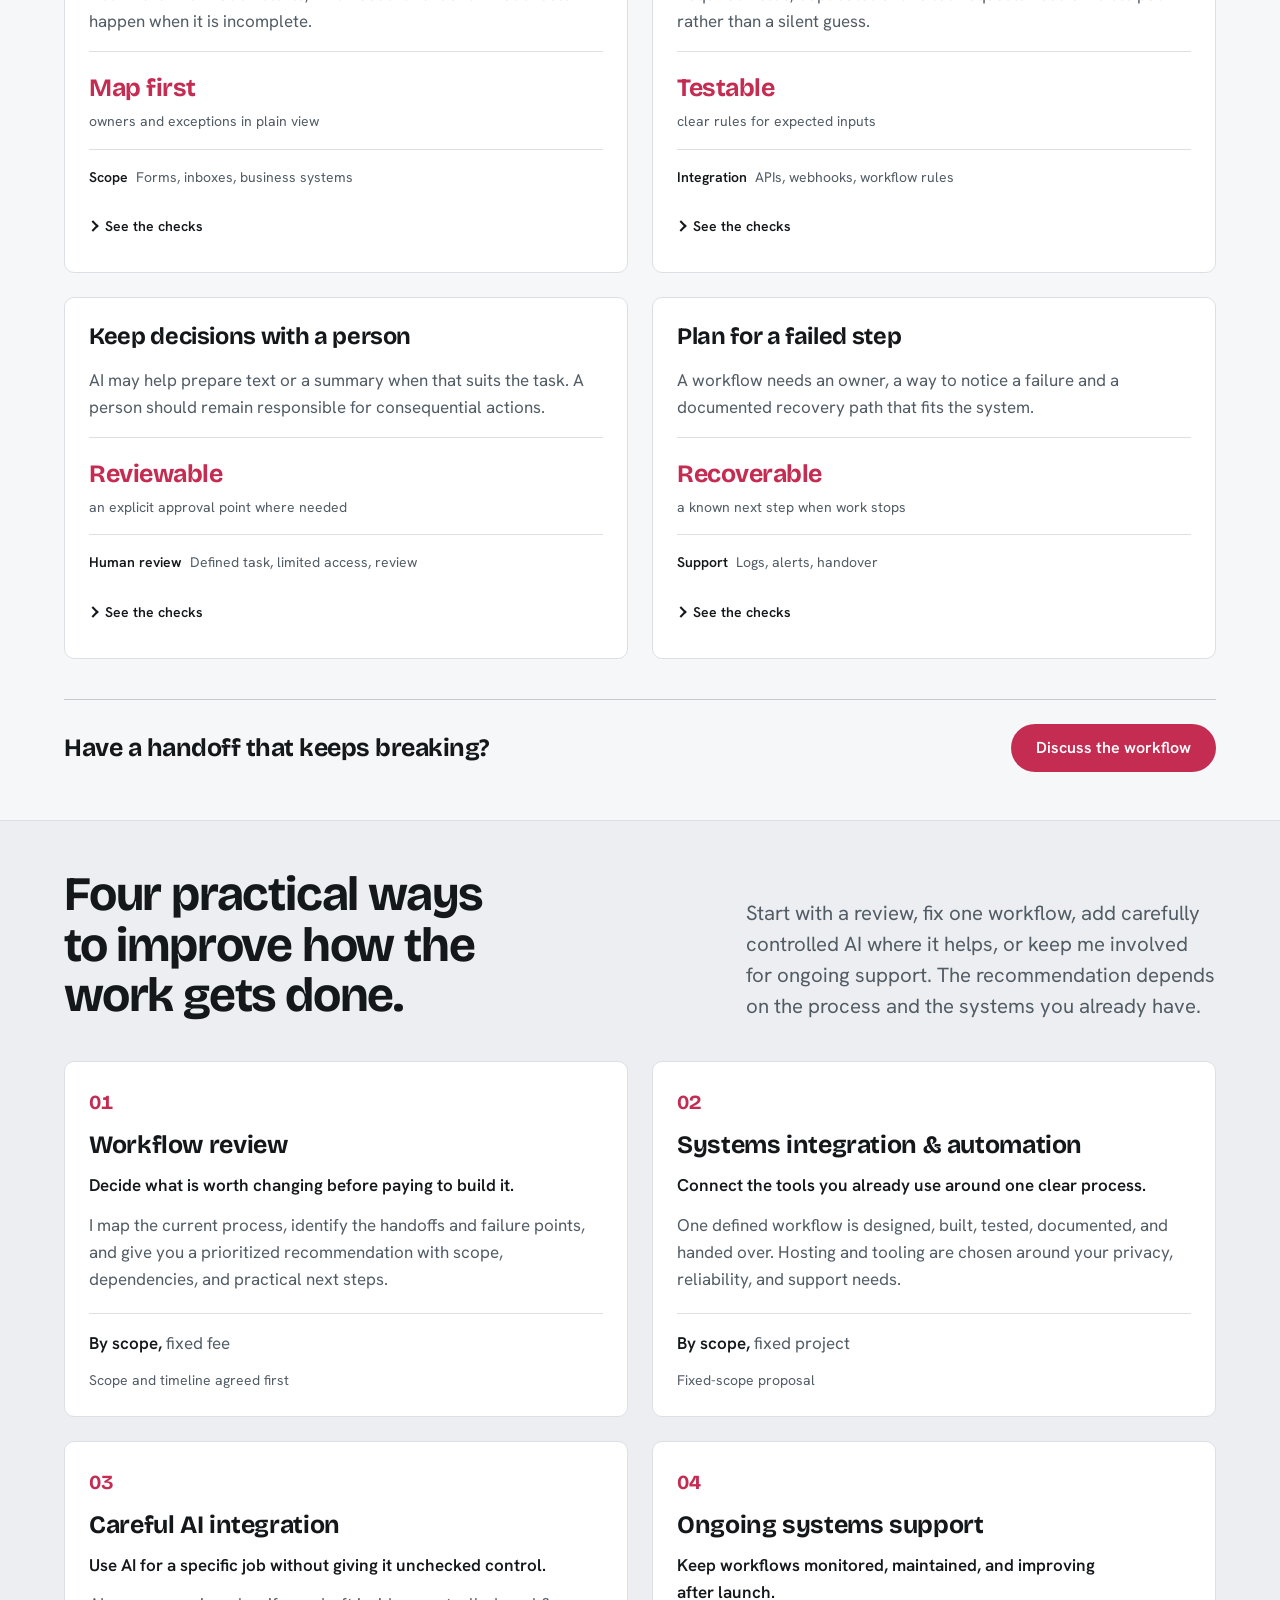
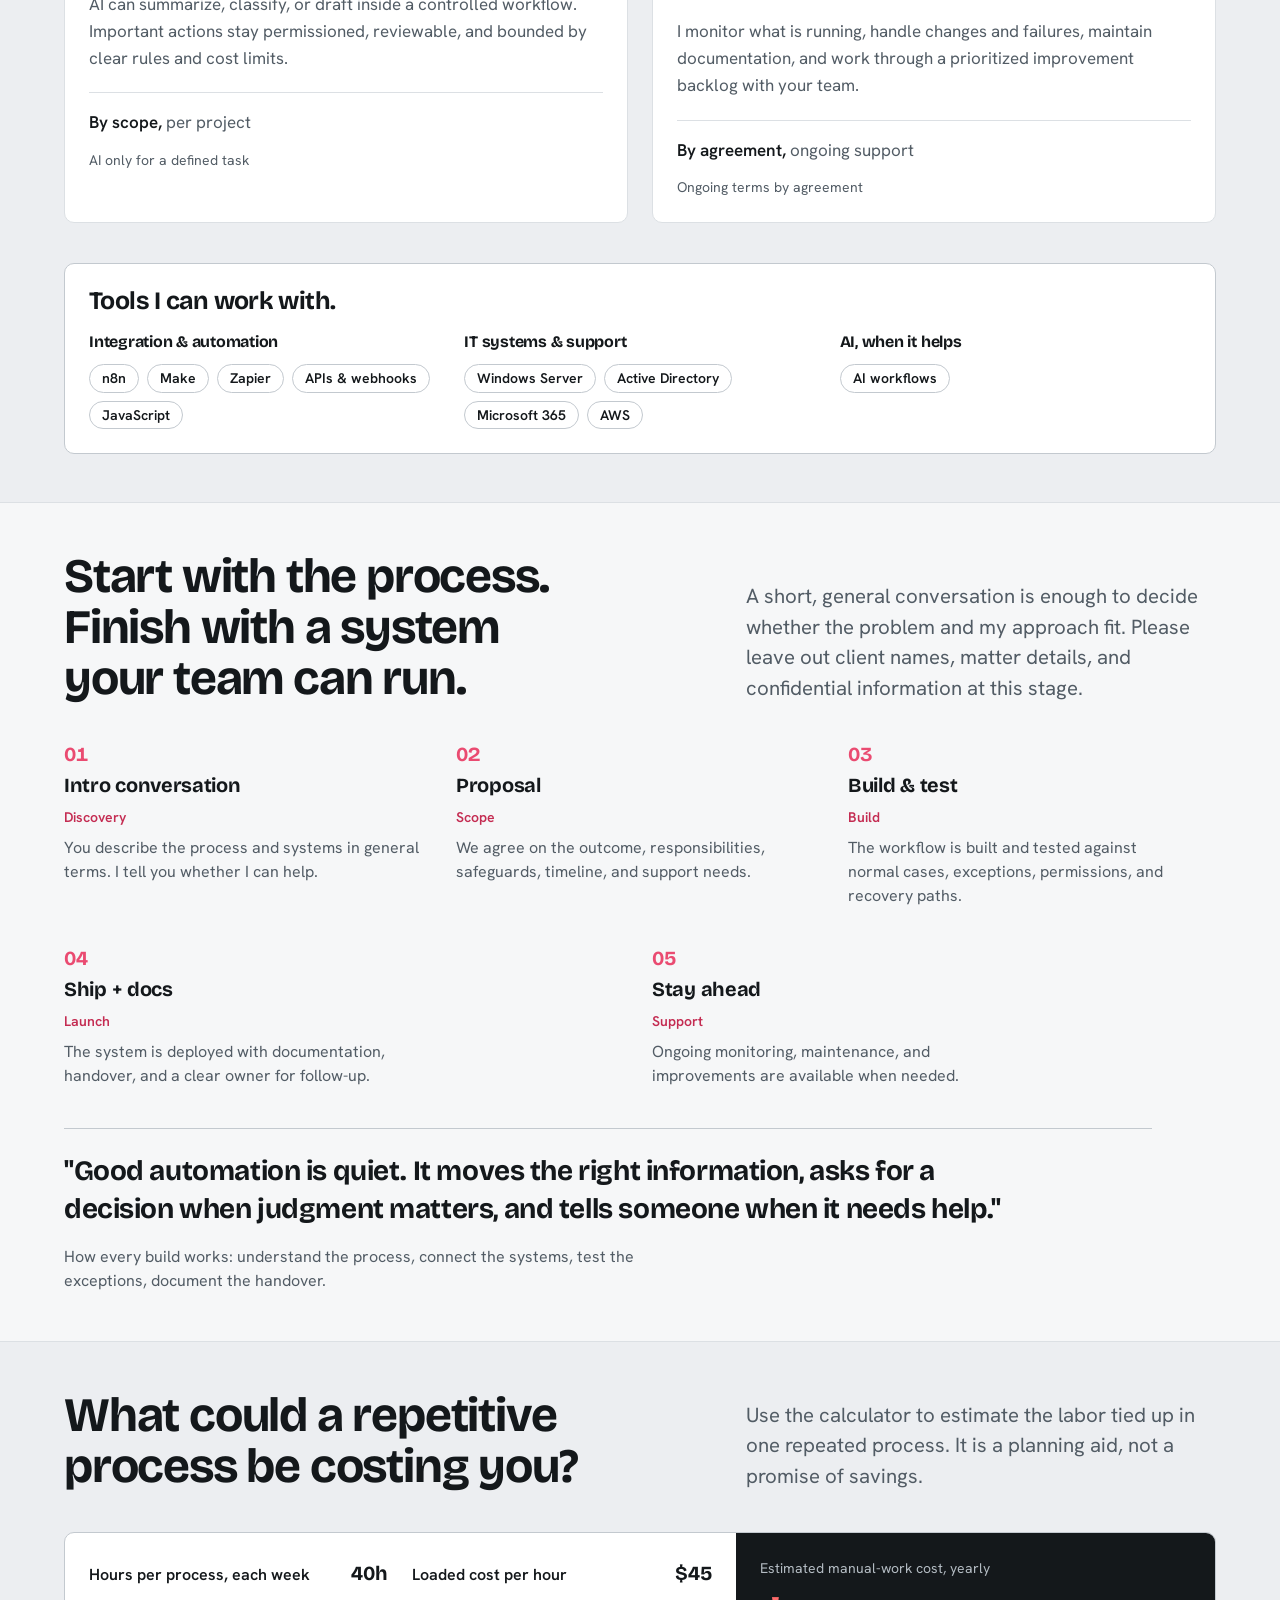
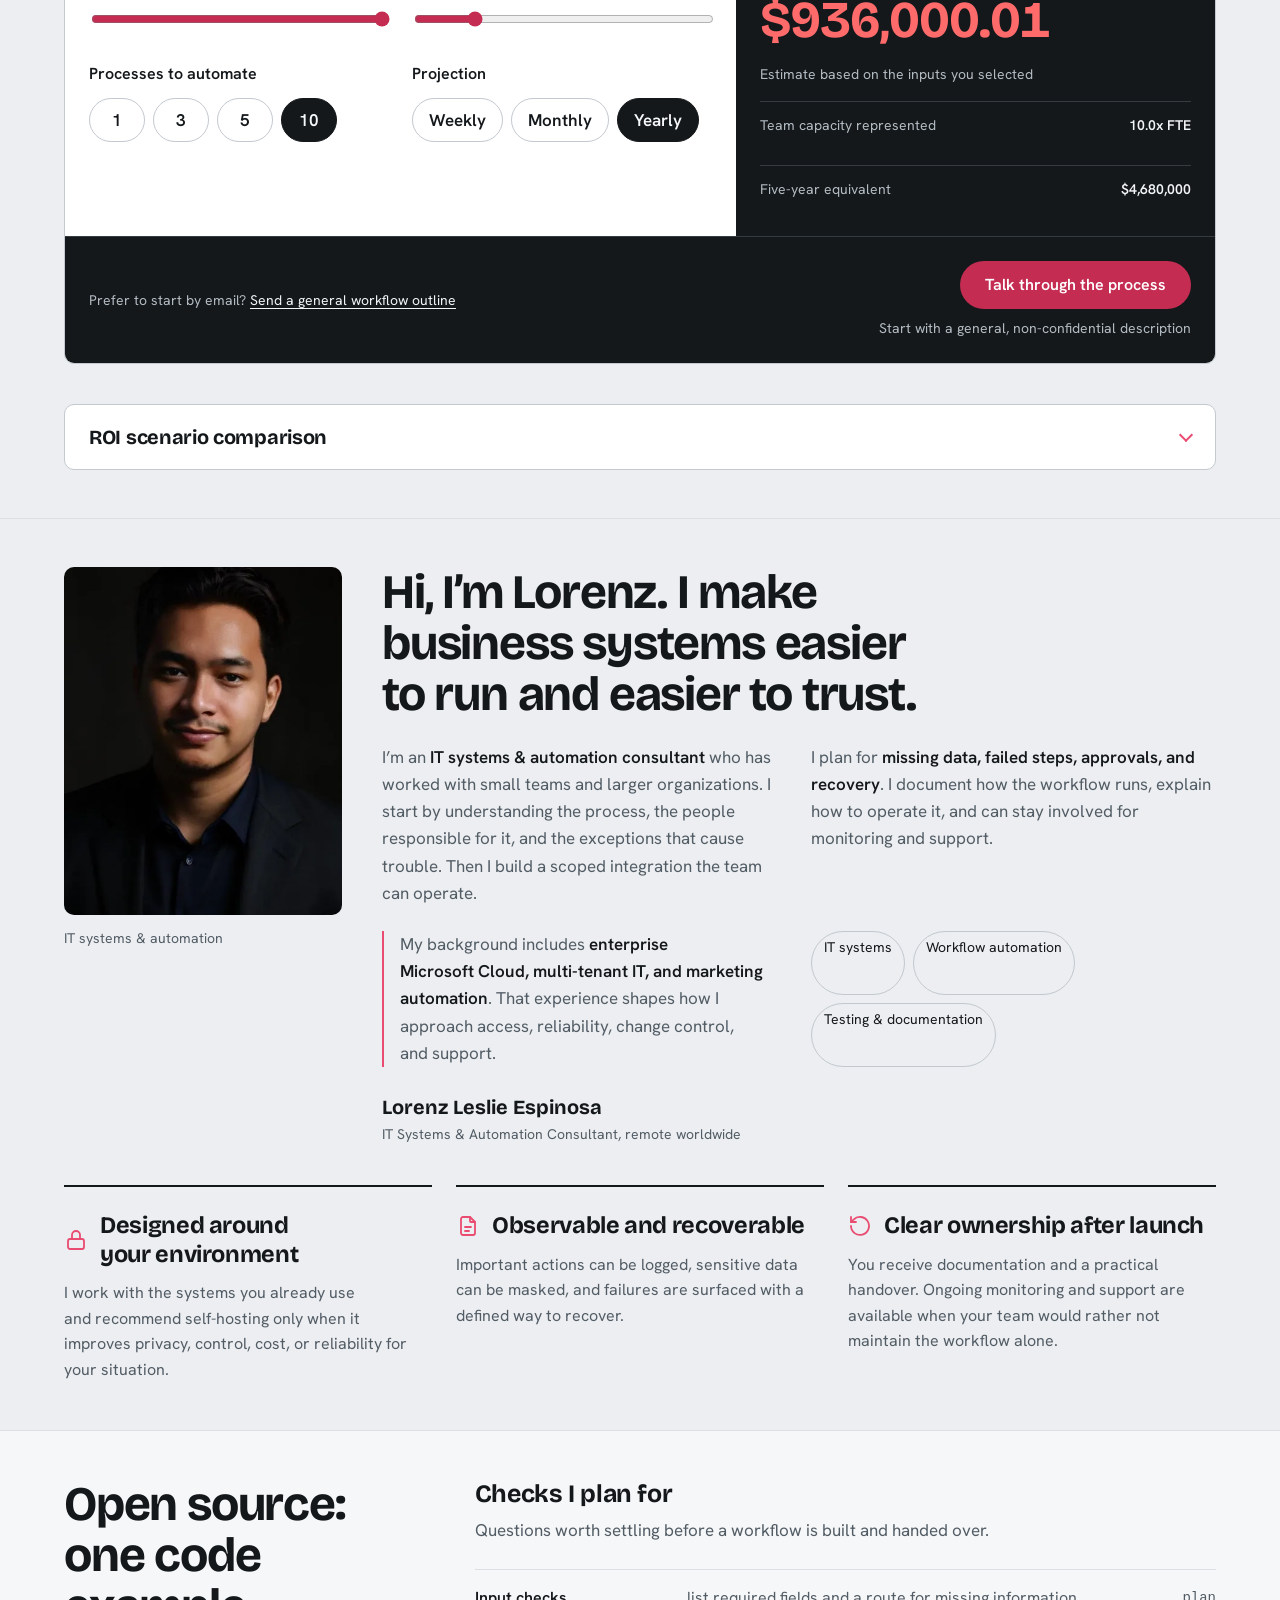
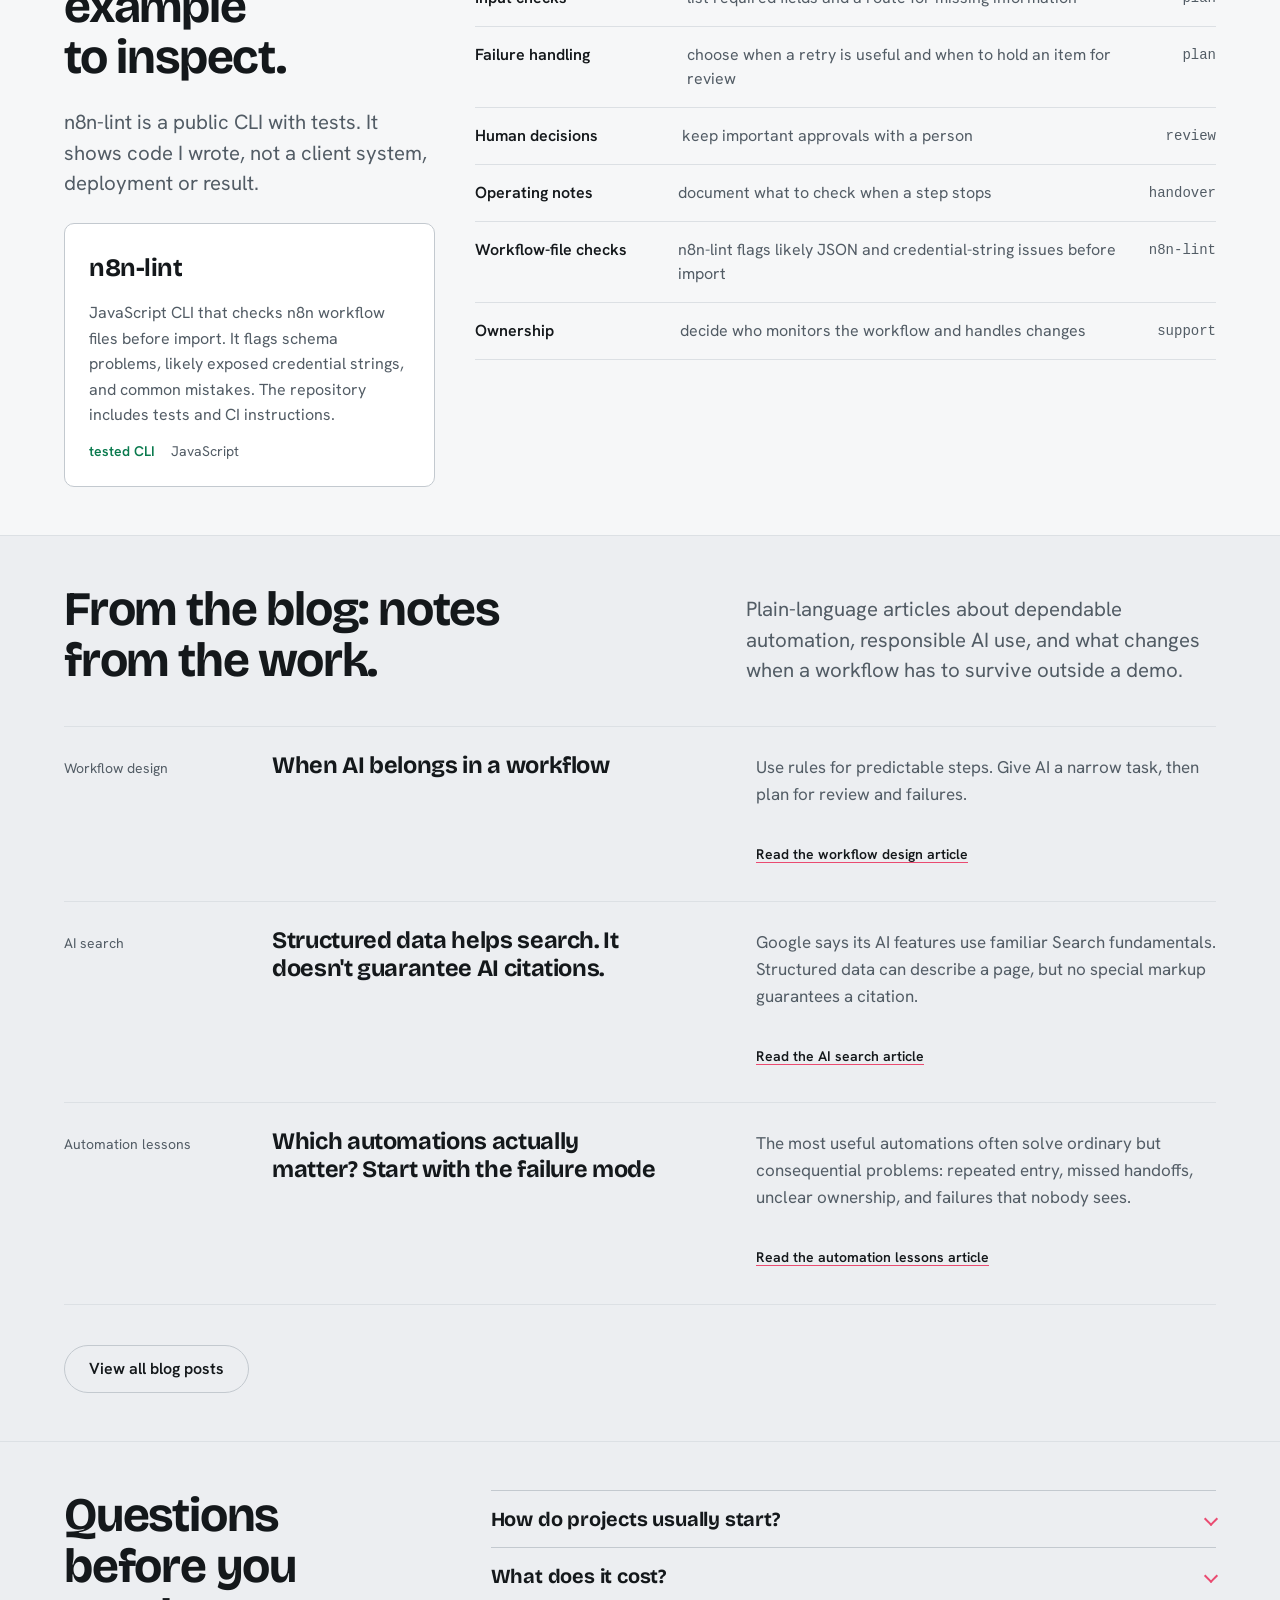
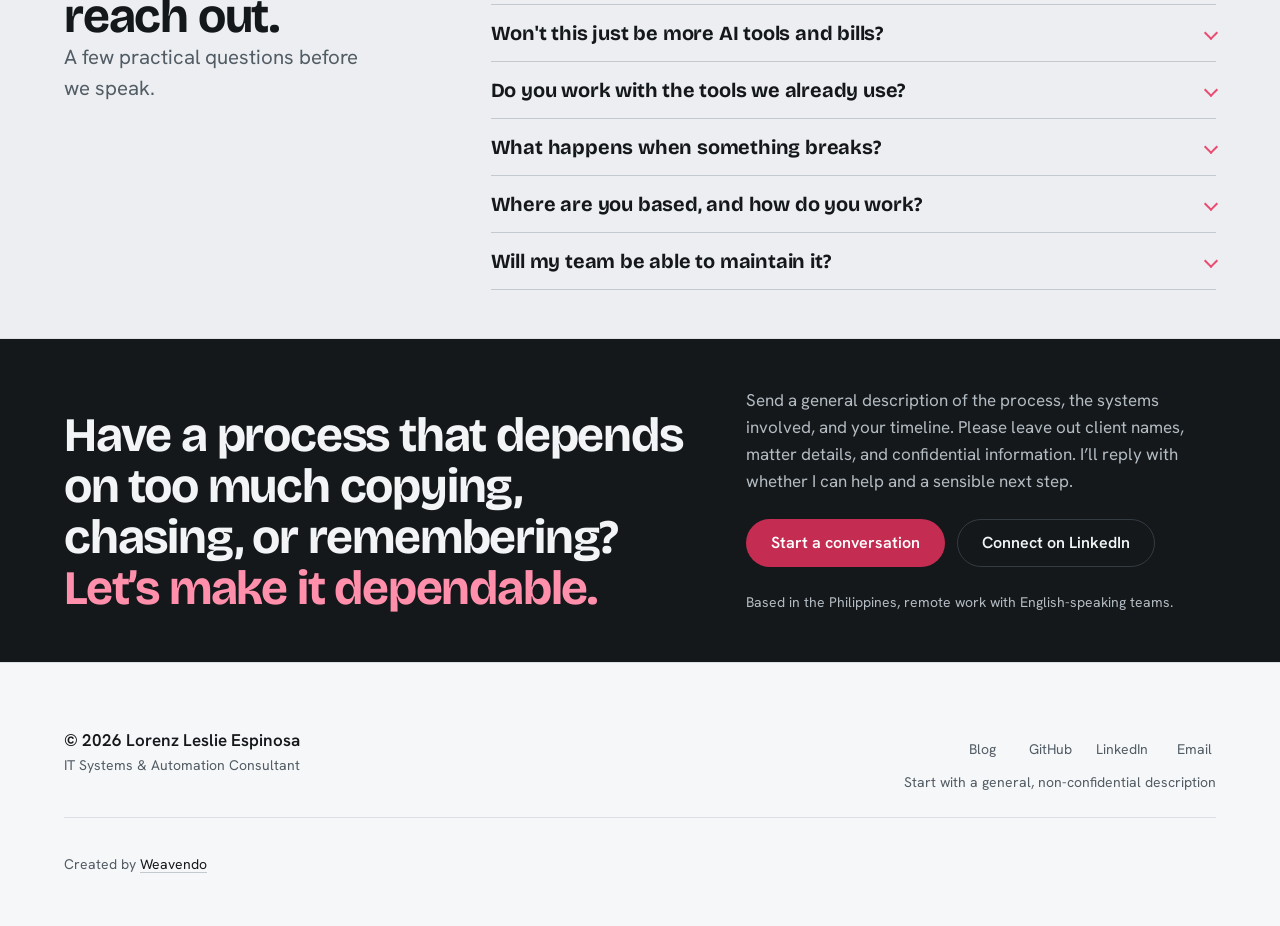
==== commit cc78c77e: "Tighten homepage layout and spacing - Sections size to their content instead of filling the screen, " ====
--- a/index.html
+++ b/index.html
@@ -34,7 +34,6 @@
 <link rel="stylesheet" href="styles/hero.css" />
 <link rel="stylesheet" href="styles/glass.css" />
 <link rel="stylesheet" href="styles/swarm-motion.css" />
-<link rel="stylesheet" href="styles/fit.css" />
 <script type="application/ld+json">
 {
   "@context":"https://schema.org",
@@ -79,22 +78,22 @@
   <div class="nav-in">
     <a href="#top" class="brand"><span class="dot" aria-hidden="true"></span>Lorenz Espinosa</a>
     <div class="nav-links">
-      <a href="#about">About</a>
       <a href="#work">Work</a>
-      <a href="#opensource">Open source</a>
       <a href="#services">Services</a>
       <a href="#roi">Cost estimate</a>
+      <a href="#about">About</a>
+      <a href="#opensource">Open source</a>
       <a href="#blog">Blog</a>
       <a href="#faq">FAQ</a>
       <a class="btn btn-primary btn-sm nav-cta" href="mailto:renzespinosa13@gmail.com?subject=Systems%20and%20automation%20inquiry&body=Hi%20Lorenz%2C%0A%0AThe%20process%20I%27d%20like%20to%20improve%3A%0ASystems%2Ftools%20involved%3A%0ATimeline%3A%0A%0APlease%20keep%20this%20initial%20message%20general%20and%20leave%20out%20client%20names%2C%20matter%20details%2C%20or%20confidential%20information.%0A"><span class="nav-cta-full">Start a conversation</span><span class="nav-cta-short">Contact</span></a>
       <details class="mobile-nav">
         <summary aria-label="Sections menu">Menu</summary>
         <div class="mobile-nav-panel" role="group" aria-label="Site sections">
-          <a href="#about">About</a>
           <a href="#work">Work</a>
-          <a href="#opensource">Open source</a>
           <a href="#services">Services</a>
           <a href="#roi">Cost estimate</a>
+          <a href="#about">About</a>
+          <a href="#opensource">Open source</a>
           <a href="#blog">Blog</a>
           <a href="#faq">FAQ</a>
           <a href="mailto:renzespinosa13@gmail.com?subject=Systems%20and%20automation%20inquiry&body=Hi%20Lorenz%2C%0A%0AThe%20process%20I%27d%20like%20to%20improve%3A%0ASystems%2Ftools%20involved%3A%0ATimeline%3A%0A%0APlease%20keep%20this%20initial%20message%20general%20and%20leave%20out%20client%20names%2C%20matter%20details%2C%20or%20confidential%20information.%0A">Contact</a>
@@ -108,7 +107,7 @@
   </div>
 </nav>
 
-<main id="main">
+<main id="main" tabindex="-1">
 <header class="hero" id="top">
   <div class="wrap hero-inner">
     <div class="hero-copy">
@@ -164,23 +163,48 @@
       <span class="flip-after">One dependable workflow.</span>
     </h2>
     <div class="flow-mid">
+    <div class="flow-equivalent sr-only">
+      <ul>
+        <li>copy and paste</li>
+        <li>re-enter the details</li>
+        <li>chase an update</li>
+        <li>check the billing</li>
+        <li>find the right file</li>
+        <li>prepare the invoice</li>
+        <li>update the spreadsheet</li>
+        <li>re-key the data</li>
+        <li>check the status</li>
+        <li>did we send it?</li>
+        <li>chase the signature</li>
+        <li>wrong version again</li>
+        <li>log my hours</li>
+        <li>missed follow-up</li>
+        <li>another portal login</li>
+      </ul>
+      <ol>
+        <li>Trigger</li>
+        <li>Validate</li>
+        <li>Process</li>
+        <li>Done</li>
+      </ol>
+    </div>
     <div class="flow-viz" aria-hidden="true">
       <div class="frame frame-chaos">
-        <span class="chip c1">copy and paste</span>
-        <span class="chip c2">re-enter the details</span>
-        <span class="chip c3">chase an update</span>
-        <span class="chip c4">check the billing</span>
-        <span class="chip c5">find the right file</span>
-        <span class="chip c6">prepare the invoice</span>
-        <span class="chip c7">update the spreadsheet</span>
-        <span class="chip c8">re-key the data</span>
-        <span class="chip c9">check the status</span>
-        <span class="chip c10">did we send it?</span>
-        <span class="chip c11">chase the signature</span>
-        <span class="chip c12">wrong version again</span>
-        <span class="chip c13">log my hours</span>
-        <span class="chip c14">missed follow-up</span>
-        <span class="chip c15">another portal login</span>
+        <span class="chip">copy and paste</span>
+        <span class="chip">re-enter the details</span>
+        <span class="chip">chase an update</span>
+        <span class="chip">check the billing</span>
+        <span class="chip">find the right file</span>
+        <span class="chip">prepare the invoice</span>
+        <span class="chip">update the spreadsheet</span>
+        <span class="chip">re-key the data</span>
+        <span class="chip">check the status</span>
+        <span class="chip">did we send it?</span>
+        <span class="chip">chase the signature</span>
+        <span class="chip">wrong version again</span>
+        <span class="chip">log my hours</span>
+        <span class="chip">missed follow-up</span>
+        <span class="chip">another portal login</span>
       </div>
       <div class="frame frame-pipe">
         <span class="pnode">Trigger</span>
@@ -195,13 +219,13 @@
     <button class="flow-tidy" id="flowTidy" type="button" aria-describedby="flowStatus">Clean it up</button>
     <p class="sr-only" id="flowStatus" role="status" aria-live="polite"></p>
     </div>
-    <p class="scrolly-cap">Scroll to see scattered steps become one clear workflow</p>
+    <p class="scrolly-cap" tabindex="-1">Scattered steps become one clear workflow</p>
   </div>
 </section>
 
 <section id="proof" class="sec" aria-labelledby="proof-h">
   <div class="wrap">
-    <div class="pg">
+    <div>
     <h2 id="proof-h" class="sr-only">What a dependable workflow includes</h2>
     <div class="bento" data-build="proof">
       <article class="tile tile--feature" data-build-op="place">
@@ -230,7 +254,7 @@
       </article>
       </div>
     </div>
-    <div class="pg">
+    <div>
     <div class="bento bento--b" data-build="proof-b">
       <article class="tile tile--beliefs" data-build-op="place">
         <h3 class="tile-head">How I build</h3>
@@ -250,9 +274,197 @@
   </div>
 </section>
 
+<section id="who" class="sec" aria-labelledby="who-h">
+  <div class="wrap">
+    <div class="sec-head" data-build="who-head">
+      <h2 id="who-h">For teams that need their systems to be dependable.</h2>
+      <p class="sec-lede" data-build-op="place" data-build-whole>Most clients do not need another app. They need the tools they already pay for to exchange the right information, at the right time, with clear ownership when something needs attention.</p>
+    </div>
+    <div class="persona-list" data-build="who">
+      <div class="persona" data-build-op="place">
+        <h3><svg class="pic" viewBox="0 0 24 24" aria-hidden="true"><circle cx="12" cy="12" r="9"/><circle cx="12" cy="12" r="5"/><circle cx="12" cy="12" r="1.5"/></svg>Law firms</h3>
+        <p class="quote" data-build-op="place" data-build-whole>Intake, follow-up, document, billing, and reporting steps need to stay organized without exposing confidential information or removing human judgment.</p>
+        <p class="out">Safer handoffs and clearer accountability</p>
+      </div>
+      <div class="persona" data-build-op="place">
+        <h3><svg class="pic" viewBox="0 0 24 24" aria-hidden="true"><path d="M20 7h-9"/><path d="M14 17H5"/><circle cx="17" cy="17" r="3"/><circle cx="7" cy="7" r="3"/></svg>Small businesses</h3>
+        <p class="quote" data-build-op="place" data-build-whole>Sales, scheduling, billing, and customer updates often span several tools and depend on someone remembering the next step.</p>
+        <p class="out">Connected systems and less repeated work</p>
+      </div>
+      <div class="persona" data-build-op="place">
+        <h3><svg class="pic" viewBox="0 0 24 24" aria-hidden="true"><path d="M12 22s8-4 8-10V5l-8-3-8 3v7c0 6 8 10 8 10z"/><path d="m8.5 12 2.5 2.5L16 9"/></svg>Operations teams</h3>
+        <p class="quote" data-build-op="place" data-build-whole>Existing automations work on the happy path but fail quietly when data is incomplete, a vendor changes something, or an approval is needed.</p>
+        <p class="out">Monitoring, recovery, and support</p>
+      </div>
+    </div>
+  </div>
+</section>
+
+<section id="work" class="sec" aria-labelledby="work-h">
+  <div class="wrap">
+    <div>
+    <div class="sec-head" data-build="work-head">
+      <h2 id="work-h">Start with the handoff, not a new tool.</h2>
+      <p class="sec-lede" data-build-op="place" data-build-whole>These are planning checks, not client case studies or measured results. The right design depends on your systems, access and the people responsible for the work.</p>
+    </div>
+    <div class="work-grid" data-build="work">
+      <div class="work" data-build-op="place">
+        <h3>Map the handoff</h3>
+        <p data-build-op="place" data-build-whole>List where information starts, who needs it next and what should happen when it is incomplete.</p>
+        <p class="result"><span class="big">Map first</span><span class="desc">owners and exceptions in plain view</span></p>
+        <p class="stk"><span class="st">Scope</span>Forms, inboxes, business systems</p>
+        <details class="case">
+          <summary>See the checks</summary>
+          <div class="bar-row"><span class="lab">Ask</span><p>Which step asks a person to copy, check or chase information?</p></div>
+          <div class="bar-row"><span class="lab">Check</span><p>Identify the source of truth and the handoff owner before connecting systems.</p></div>
+          <div class="bar-row"><span class="lab">Plan</span><p>Write down the intended path and the exceptions that need a person.</p></div>
+        </details>
+      </div>
+      <div class="work" data-build-op="place">
+        <h3>Check the input before it moves</h3>
+        <p data-build-op="place" data-build-whole>Required fields, duplicates and failed requests need a visible path rather than a silent guess.</p>
+        <p class="result"><span class="big">Testable</span><span class="desc">clear rules for expected inputs</span></p>
+        <p class="stk"><span class="st">Integration</span>APIs, webhooks, workflow rules</p>
+        <details class="case">
+          <summary>See the checks</summary>
+          <div class="bar-row"><span class="lab">Ask</span><p>What does the next system require, and what happens if a field is missing?</p></div>
+          <div class="bar-row"><span class="lab">Check</span><p>Validate what can be checked with rules, then test an incomplete and a duplicate request.</p></div>
+          <div class="bar-row"><span class="lab">Plan</span><p>Keep a review route for records that cannot be handled safely by a rule.</p></div>
+        </details>
+      </div>
+      </div>
+    </div>
+    <div>
+    <div class="work-grid work-grid--b" data-build="work-b">
+      <div class="work" data-build-op="place">
+        <h3>Keep decisions with a person</h3>
+        <p data-build-op="place" data-build-whole>AI may help prepare text or a summary when that suits the task. A person should remain responsible for consequential actions.</p>
+        <p class="result"><span class="big">Reviewable</span><span class="desc">an explicit approval point where needed</span></p>
+        <p class="stk"><span class="st">Human review</span>Defined task, limited access, review</p>
+        <details class="case">
+          <summary>See the checks</summary>
+          <div class="bar-row"><span class="lab">Ask</span><p>Does this step need language interpretation, or is it a fixed decision?</p></div>
+          <div class="bar-row"><span class="lab">Check</span><p>Limit the information a model can see and decide which output must be reviewed.</p></div>
+          <div class="bar-row"><span class="lab">Plan</span><p>Give someone authority to accept, correct or stop an important action.</p></div>
+        </details>
+      </div>
+      <div class="work" data-build-op="place">
+        <h3>Plan for a failed step</h3>
+        <p data-build-op="place" data-build-whole>A workflow needs an owner, a way to notice a failure and a documented recovery path that fits the system.</p>
+        <p class="result"><span class="big">Recoverable</span><span class="desc">a known next step when work stops</span></p>
+        <p class="stk"><span class="st">Support</span>Logs, alerts, handover</p>
+        <details class="case">
+          <summary>See the checks</summary>
+          <div class="bar-row"><span class="lab">Ask</span><p>Who notices when a connected service changes or a request cannot finish?</p></div>
+          <div class="bar-row"><span class="lab">Check</span><p>Decide what to retry, what to hold and whom to notify.</p></div>
+          <div class="bar-row"><span class="lab">Plan</span><p>Document the recovery step and who is responsible for it.</p></div>
+        </details>
+      </div>
+    </div>
+    <div class="cta-band" data-build="work-cta">
+      <p>Have a handoff that keeps breaking?</p>
+      <a class="btn btn-primary" href="mailto:renzespinosa13@gmail.com?subject=Systems%20and%20automation%20inquiry&body=Hi%20Lorenz%2C%0A%0AThe%20process%20I%27d%20like%20to%20improve%3A%0ASystems%2Ftools%20involved%3A%0ATimeline%3A%0A%0APlease%20keep%20this%20initial%20message%20general%20and%20leave%20out%20client%20names%2C%20matter%20details%2C%20or%20confidential%20information.%0A" data-build-op="draw">Discuss the workflow</a>
+    </div>
+    </div>
+  </div>
+</section>
+
+<section id="services" class="sec sec--paper2" aria-labelledby="svc-h">
+  <div class="wrap">
+    <div>
+    <div class="sec-head" data-build="services-head">
+      <h2 id="svc-h">Four practical ways to improve how the work gets done.</h2>
+      <p class="sec-lede" data-build-op="place" data-build-whole>Start with a review, fix one workflow, add carefully controlled AI where it helps, or keep me involved for ongoing support. The recommendation depends on the process and the systems you already have.</p>
+    </div>
+    <div class="svc-grid" data-build="services">
+      <div class="card" data-build-op="place">
+        <span class="num">01</span>
+        <h3>Workflow review</h3>
+        <p class="win">Decide what is worth changing before paying to build it.</p>
+        <p data-build-op="place" data-build-whole>I map the current process, identify the handoffs and failure points, and give you a prioritized recommendation with scope, dependencies, and practical next steps.</p>
+        <p class="price">By scope, <span>fixed fee</span></p>
+        <p class="tag">Scope and timeline agreed first</p>
+      </div>
+      <div class="card" data-build-op="place">
+        <span class="num">02</span>
+        <h3>Systems integration &amp; automation</h3>
+        <p class="win">Connect the tools you already use around one clear process.</p>
+        <p data-build-op="place" data-build-whole>One defined workflow is designed, built, tested, documented, and handed over. Hosting and tooling are chosen around your privacy, reliability, and support needs.</p>
+        <p class="price">By scope, <span>fixed project</span></p>
+        <p class="tag">Fixed-scope proposal</p>
+      </div>
+      </div>
+    </div>
+    <div>
+    <div class="svc-grid svc-grid--b" data-build="services-b">
+      <div class="card" data-build-op="place">
+        <span class="num">03</span>
+        <h3>Careful AI integration</h3>
+        <p class="win">Use AI for a specific job without giving it unchecked control.</p>
+        <p data-build-op="place" data-build-whole>AI can summarize, classify, or draft inside a controlled workflow. Important actions stay permissioned, reviewable, and bounded by clear rules and cost limits.</p>
+        <p class="price">By scope, <span>per project</span></p>
+        <p class="tag">AI only for a defined task</p>
+      </div>
+      <div class="card" data-build-op="place">
+        <span class="num">04</span>
+        <h3>Ongoing systems support</h3>
+        <p class="win">Keep workflows monitored, maintained, and improving after launch.</p>
+        <p data-build-op="place" data-build-whole>I monitor what is running, handle changes and failures, maintain documentation, and work through a prioritized improvement backlog with your team.</p>
+        <p class="price">By agreement, <span>ongoing support</span></p>
+        <p class="tag">Ongoing terms by agreement</p>
+      </div>
+    </div>
+    </div>
+    <div data-build="stack">
+    <div class="stack-wrap">
+    <div data-build="stack-head"><h2 id="stack-h">Tools I can work with.</h2></div>
+    <div class="stack-grid">
+      <div class="stk-col">
+        <h3>Integration &amp; automation</h3>
+        <ul class="chips"><li>n8n</li><li>Make</li><li>Zapier</li><li>APIs &amp; webhooks</li><li>JavaScript</li></ul>
+      </div>
+      <div class="stk-col">
+        <h3>IT systems &amp; support</h3>
+        <ul class="chips"><li>Windows Server</li><li>Active Directory</li><li>Microsoft 365</li><li>AWS</li></ul>
+      </div>
+      <div class="stk-col">
+        <h3>AI, when it helps</h3>
+        <ul class="chips"><li>AI workflows</li></ul>
+      </div>
+    </div>
+    </div>
+    </div>
+  </div>
+</section>
+
+<section id="process" class="sec" aria-labelledby="process-h">
+  <div class="wrap">
+    <div class="sec-head" data-build="process-head">
+      <h2 id="process-h">Start with the process. Finish with a system your team can run.</h2>
+      <p class="sec-lede" data-build-op="place" data-build-whole>A short, general conversation is enough to decide whether the problem and my approach fit. Please leave out client names, matter details, and confidential information at this stage.</p>
+    </div>
+    <div class="steps-track" data-build="process">
+    <ol class="steps">
+      <li class="step" data-build-op="place"><h3>Intro conversation</h3><p class="k">Discovery</p><p>You describe the process and systems in general terms. I tell you whether I can help.</p></li>
+      <li class="step" data-build-op="place"><h3>Proposal</h3><p class="k">Scope</p><p>We agree on the outcome, responsibilities, safeguards, timeline, and support needs.</p></li>
+      <li class="step" data-build-op="place"><h3>Build &amp; test</h3><p class="k">Build</p><p>The workflow is built and tested against normal cases, exceptions, permissions, and recovery paths.</p></li>
+      <li class="step" data-build-op="place"><h3>Ship + docs</h3><p class="k">Launch</p><p>The system is deployed with documentation, handover, and a clear owner for follow-up.</p></li>
+      <li class="step" data-build-op="place"><h3>Stay ahead</h3><p class="k">Support</p><p>Ongoing monitoring, maintenance, and improvements are available when needed.</p></li>
+    </ol>
+    </div>
+    <div data-build="pattern">
+    <figure class="pattern build-principle">
+      <blockquote class="q" data-build-op="type">"Good automation is quiet. It moves the right information, asks for a decision when judgment matters, and tells someone when it needs help."</blockquote>
+      <figcaption class="by">How every build works: understand the process, connect the systems, test the exceptions, document the handover.</figcaption>
+    </figure>
+    </div>
+  </div>
+</section>
+
+
 <section id="roi" class="sec sec--paper2" aria-labelledby="roi-h">
   <div class="wrap">
-    <div class="pg">
+    <div>
     <div class="sec-head" data-build="roi-head">
       <h2 id="roi-h">What could a repetitive process be costing you?</h2>
       <p class="sec-lede" data-build-op="place" data-build-whole>Use the calculator to estimate the labor tied up in one repeated process. It is a planning aid, not a promise of savings.</p>
@@ -285,14 +497,16 @@
         <p class="bleed">Estimate based on the inputs you selected</p>
         <div class="calc-stat"><span class="k">Team capacity represented</span><span class="v" id="cFte">10.0x FTE</span></div>
         <div class="calc-stat"><span class="k">Five-year equivalent</span><span class="v" id="c5">$4,680,000</span></div>
+      </div>
+      <div class="calc-contact">
+        <p class="calc-magnet">Prefer to start by email? <a href="mailto:renzespinosa13@gmail.com?subject=Systems%20and%20automation%20inquiry&body=Hi%20Lorenz%2C%0A%0AThe%20process%20I%27d%20like%20to%20improve%3A%0ASystems%2Ftools%20involved%3A%0ATimeline%3A%0A%0APlease%20keep%20this%20initial%20message%20general%20and%20leave%20out%20client%20names%2C%20matter%20details%2C%20or%20confidential%20information.%0A">Send a general workflow outline</a></p>
         <a class="btn btn-primary btn-onband" href="mailto:renzespinosa13@gmail.com?subject=Systems%20and%20automation%20inquiry&body=Hi%20Lorenz%2C%0A%0AThe%20process%20I%27d%20like%20to%20improve%3A%0ASystems%2Ftools%20involved%3A%0ATimeline%3A%0A%0APlease%20keep%20this%20initial%20message%20general%20and%20leave%20out%20client%20names%2C%20matter%20details%2C%20or%20confidential%20information.%0A">Talk through the process</a>
         <p class="cta-micro">Start with a general, non-confidential description</p>
-        <p class="calc-magnet">Prefer to start by email? <a href="mailto:renzespinosa13@gmail.com?subject=Systems%20and%20automation%20inquiry&body=Hi%20Lorenz%2C%0A%0AThe%20process%20I%27d%20like%20to%20improve%3A%0ASystems%2Ftools%20involved%3A%0ATimeline%3A%0A%0APlease%20keep%20this%20initial%20message%20general%20and%20leave%20out%20client%20names%2C%20matter%20details%2C%20or%20confidential%20information.%0A">Send a general workflow outline</a></p>
-      </div>
-    </div>
-    </div>
-
-    <div class="pg">
+      </div>
+    </div>
+    </div>
+
+    <div>
     <details class="scn-box" id="scnBox" data-build="scenarios">
     <summary class="scn-toggle"><h3 class="scn-title" id="scn-h">ROI scenario comparison</h3></summary>
     <div class="scn-region" id="scnRegion" role="region" aria-labelledby="scn-h">
@@ -350,35 +564,9 @@
   </div>
 </section>
 
-<section id="who" class="sec" aria-labelledby="who-h">
-  <div class="wrap">
-    <div class="sec-head" data-build="who-head">
-      <h2 id="who-h">For teams that need their systems to be dependable.</h2>
-      <p class="sec-lede" data-build-op="place" data-build-whole>Most clients do not need another app. They need the tools they already pay for to exchange the right information, at the right time, with clear ownership when something needs attention.</p>
-    </div>
-    <div class="persona-list" data-build="who">
-      <div class="persona" data-build-op="place">
-        <h3><svg class="pic" viewBox="0 0 24 24" aria-hidden="true"><circle cx="12" cy="12" r="9"/><circle cx="12" cy="12" r="5"/><circle cx="12" cy="12" r="1.5"/></svg>Law firms</h3>
-        <p class="quote" data-build-op="place" data-build-whole>Intake, follow-up, document, billing, and reporting steps need to stay organized without exposing confidential information or removing human judgment.</p>
-        <p class="out">Safer handoffs and clearer accountability</p>
-      </div>
-      <div class="persona" data-build-op="place">
-        <h3><svg class="pic" viewBox="0 0 24 24" aria-hidden="true"><path d="M20 7h-9"/><path d="M14 17H5"/><circle cx="17" cy="17" r="3"/><circle cx="7" cy="7" r="3"/></svg>Small businesses</h3>
-        <p class="quote" data-build-op="place" data-build-whole>Sales, scheduling, billing, and customer updates often span several tools and depend on someone remembering the next step.</p>
-        <p class="out">Connected systems and less repeated work</p>
-      </div>
-      <div class="persona" data-build-op="place">
-        <h3><svg class="pic" viewBox="0 0 24 24" aria-hidden="true"><path d="M12 22s8-4 8-10V5l-8-3-8 3v7c0 6 8 10 8 10z"/><path d="m8.5 12 2.5 2.5L16 9"/></svg>Operations teams</h3>
-        <p class="quote" data-build-op="place" data-build-whole>Existing automations work on the happy path but fail quietly when data is incomplete, a vendor changes something, or an approval is needed.</p>
-        <p class="out">Monitoring, recovery, and support</p>
-      </div>
-    </div>
-  </div>
-</section>
-
 <section id="about" class="sec sec--paper2" aria-labelledby="about-h">
   <div class="wrap">
-    <div class="pg">
+    <div>
     <div class="about-grid" data-build="about">
       <div class="about-photo" data-build-op="place">
         <picture>
@@ -401,7 +589,7 @@
       </div>
     </div>
     </div>
-    <div class="pg">
+    <div>
     <div class="trust-cards" data-build="trust">
       <div class="tcard" data-build-op="place">
         <h3><svg class="ic" viewBox="0 0 24 24" aria-hidden="true"><rect x="4" y="11" width="16" height="10" rx="2"/><path d="M8 11V7a4 4 0 0 1 8 0v4"/></svg>Designed around your environment</h3><p data-build-op="place" data-build-whole>I work with the systems you already use and recommend self-hosting only when it improves privacy, control, cost, or reliability for your situation.</p>
@@ -414,105 +602,6 @@
       </div>
     </div>
     </div>
-  </div>
-</section>
-
-<section id="work" class="sec" aria-labelledby="work-h">
-  <div class="wrap">
-    <div class="pg">
-    <div class="sec-head" data-build="work-head">
-      <h2 id="work-h">Start with the handoff, not a new tool.</h2>
-      <p class="sec-lede" data-build-op="place" data-build-whole>These are planning checks, not client case studies or measured results. The right design depends on your systems, access and the people responsible for the work.</p>
-    </div>
-    <div class="work-grid" data-build="work">
-      <div class="work" data-build-op="place">
-        <h3>Map the handoff</h3>
-        <p data-build-op="place" data-build-whole>List where information starts, who needs it next and what should happen when it is incomplete.</p>
-        <p class="result"><span class="big">Map first</span><span class="desc">owners and exceptions in plain view</span></p>
-        <p class="stk"><span class="st">Scope</span>Forms, inboxes, business systems</p>
-        <details class="case">
-          <summary>See the checks</summary>
-          <div class="bar-row"><span class="lab">Ask</span><p>Which step asks a person to copy, check or chase information?</p></div>
-          <div class="bar-row"><span class="lab">Check</span><p>Identify the source of truth and the handoff owner before connecting systems.</p></div>
-          <div class="bar-row"><span class="lab">Plan</span><p>Write down the intended path and the exceptions that need a person.</p></div>
-        </details>
-      </div>
-      <div class="work" data-build-op="place">
-        <h3>Check the input before it moves</h3>
-        <p data-build-op="place" data-build-whole>Required fields, duplicates and failed requests need a visible path rather than a silent guess.</p>
-        <p class="result"><span class="big">Testable</span><span class="desc">clear rules for expected inputs</span></p>
-        <p class="stk"><span class="st">Integration</span>APIs, webhooks, workflow rules</p>
-        <details class="case">
-          <summary>See the checks</summary>
-          <div class="bar-row"><span class="lab">Ask</span><p>What does the next system require, and what happens if a field is missing?</p></div>
-          <div class="bar-row"><span class="lab">Check</span><p>Validate what can be checked with rules, then test an incomplete and a duplicate request.</p></div>
-          <div class="bar-row"><span class="lab">Plan</span><p>Keep a review route for records that cannot be handled safely by a rule.</p></div>
-        </details>
-      </div>
-      </div>
-    </div>
-    <div class="pg">
-    <div class="work-grid work-grid--b" data-build="work-b">
-      <div class="work" data-build-op="place">
-        <h3>Keep decisions with a person</h3>
-        <p data-build-op="place" data-build-whole>AI may help prepare text or a summary when that suits the task. A person should remain responsible for consequential actions.</p>
-        <p class="result"><span class="big">Reviewable</span><span class="desc">an explicit approval point where needed</span></p>
-        <p class="stk"><span class="st">Human review</span>Defined task, limited access, review</p>
-        <details class="case">
-          <summary>See the checks</summary>
-          <div class="bar-row"><span class="lab">Ask</span><p>Does this step need language interpretation, or is it a fixed decision?</p></div>
-          <div class="bar-row"><span class="lab">Check</span><p>Limit the information a model can see and decide which output must be reviewed.</p></div>
-          <div class="bar-row"><span class="lab">Plan</span><p>Give someone authority to accept, correct or stop an important action.</p></div>
-        </details>
-      </div>
-      <div class="work" data-build-op="place">
-        <h3>Plan for a failed step</h3>
-        <p data-build-op="place" data-build-whole>A workflow needs an owner, a way to notice a failure and a documented recovery path that fits the system.</p>
-        <p class="result"><span class="big">Recoverable</span><span class="desc">a known next step when work stops</span></p>
-        <p class="stk"><span class="st">Support</span>Logs, alerts, handover</p>
-        <details class="case">
-          <summary>See the checks</summary>
-          <div class="bar-row"><span class="lab">Ask</span><p>Who notices when a connected service changes or a request cannot finish?</p></div>
-          <div class="bar-row"><span class="lab">Check</span><p>Decide what to retry, what to hold and whom to notify.</p></div>
-          <div class="bar-row"><span class="lab">Plan</span><p>Document the recovery step and who is responsible for it.</p></div>
-        </details>
-      </div>
-    </div>
-    <div class="cta-band" data-build="work-cta">
-      <p>Have a handoff that keeps breaking?</p>
-      <a class="btn btn-primary" href="mailto:renzespinosa13@gmail.com?subject=Systems%20and%20automation%20inquiry&body=Hi%20Lorenz%2C%0A%0AThe%20process%20I%27d%20like%20to%20improve%3A%0ASystems%2Ftools%20involved%3A%0ATimeline%3A%0A%0APlease%20keep%20this%20initial%20message%20general%20and%20leave%20out%20client%20names%2C%20matter%20details%2C%20or%20confidential%20information.%0A" data-build-op="draw">Discuss the workflow</a>
-    </div>
-    </div>
-  </div>
-</section>
-
-<section id="blog" class="sec sec--paper2" aria-labelledby="blog-h">
-  <div class="wrap">
-    <div class="sec-head" data-build="blog-head">
-      <h2 id="blog-h">From the blog: notes from the work.</h2>
-      <p class="sec-lede" data-build-op="place" data-build-whole>Plain-language articles about dependable automation, responsible AI use, and what changes when a workflow has to survive outside a demo.</p>
-    </div>
-    <div class="post-rows" data-build="blog">
-      <article class="post-row" data-build-op="place">
-        <p class="post-topic">Workflow design</p>
-        <h3>When AI belongs in a workflow</h3>
-        <p data-build-op="place" data-build-whole>Use rules for predictable steps. Give AI a narrow task, then plan for review and failures.</p>
-        <a class="post-link" href="/blog/token-tax.html">Read the workflow design article</a>
-      </article>
-      <article class="post-row" data-build-op="place">
-        <p class="post-topic">AI search</p>
-        <h3>Structured data helps search. It doesn't guarantee AI citations.</h3>
-        <p data-build-op="place" data-build-whole>Google says its AI features use familiar Search fundamentals. Structured data can describe a page, but no special markup guarantees a citation.</p>
-        <a class="post-link" href="/blog/geo-not-schema.html">Read the AI search article</a>
-      </article>
-      <article class="post-row" data-build-op="place">
-        <p class="post-topic">Automation lessons</p>
-        <h3>Which automations actually matter? Start with the failure mode</h3>
-        <p data-build-op="place" data-build-whole>The most useful automations often solve ordinary but consequential problems: repeated entry, missed handoffs, unclear ownership, and failures that nobody sees.</p>
-        <a class="post-link" href="/blog/which-automations-mattered.html">Read the automation lessons article</a>
-      </article>
-    </div>
-    <p class="more-row" data-build="blog-more"><a class="btn btn-ghost" href="/blog/" data-build-op="draw">View all blog posts</a></p>
   </div>
 </section>
 
@@ -544,100 +633,33 @@
   </div>
 </section>
 
-<section id="services" class="sec sec--paper2" aria-labelledby="svc-h">
-  <div class="wrap">
-    <div class="pg">
-    <div class="sec-head" data-build="services-head">
-      <h2 id="svc-h">Four practical ways to improve how the work gets done.</h2>
-      <p class="sec-lede" data-build-op="place" data-build-whole>Start with a review, fix one workflow, add carefully controlled AI where it helps, or keep me involved for ongoing support. The recommendation depends on the process and the systems you already have.</p>
-    </div>
-    <div class="svc-grid" data-build="services">
-      <div class="card" data-build-op="place">
-        <span class="num">01</span>
-        <h3>Workflow review</h3>
-        <p class="win">Decide what is worth changing before paying to build it.</p>
-        <p data-build-op="place" data-build-whole>I map the current process, identify the handoffs and failure points, and give you a prioritized recommendation with scope, dependencies, and practical next steps.</p>
-        <p class="price">By scope, <span>fixed fee</span></p>
-        <p class="tag">Scope and timeline agreed first</p>
-      </div>
-      <div class="card" data-build-op="place">
-        <span class="num">02</span>
-        <h3>Systems integration &amp; automation</h3>
-        <p class="win">Connect the tools you already use around one clear process.</p>
-        <p data-build-op="place" data-build-whole>One defined workflow is designed, built, tested, documented, and handed over. Hosting and tooling are chosen around your privacy, reliability, and support needs.</p>
-        <p class="price">By scope, <span>fixed project</span></p>
-        <p class="tag">Fixed-scope proposal</p>
-      </div>
-      </div>
-    </div>
-    <div class="pg">
-    <div class="svc-grid svc-grid--b" data-build="services-b">
-      <div class="card" data-build-op="place">
-        <span class="num">03</span>
-        <h3>Careful AI integration</h3>
-        <p class="win">Use AI for a specific job without giving it unchecked control.</p>
-        <p data-build-op="place" data-build-whole>AI can summarize, classify, or draft inside a controlled workflow. Important actions stay permissioned, reviewable, and bounded by clear rules and cost limits.</p>
-        <p class="price">By scope, <span>per project</span></p>
-        <p class="tag">AI only for a defined task</p>
-      </div>
-      <div class="card" data-build-op="place">
-        <span class="num">04</span>
-        <h3>Ongoing systems support</h3>
-        <p class="win">Keep workflows monitored, maintained, and improving after launch.</p>
-        <p data-build-op="place" data-build-whole>I monitor what is running, handle changes and failures, maintain documentation, and work through a prioritized improvement backlog with your team.</p>
-        <p class="price">By agreement, <span>ongoing support</span></p>
-        <p class="tag">Ongoing terms by agreement</p>
-      </div>
-    </div>
-    </div>
-  </div>
-</section>
-
-<section id="process" class="sec" aria-labelledby="process-h">
-  <div class="wrap">
-    <div class="sec-head" data-build="process-head">
-      <h2 id="process-h">Start with the process. Finish with a system your team can run.</h2>
-      <p class="sec-lede" data-build-op="place" data-build-whole>A short, general conversation is enough to decide whether the problem and my approach fit. Please leave out client names, matter details, and confidential information at this stage.</p>
-    </div>
-    <div class="steps-track" data-build="process">
-    <span class="steps-rule" aria-hidden="true" data-build-op="connect"></span>
-    <ol class="steps">
-      <li class="step" data-build-op="place"><h3>Intro conversation</h3><p class="k">Discovery</p><p>You describe the process and systems in general terms. I tell you whether I can help.</p></li>
-      <li class="step" data-build-op="place"><h3>Proposal</h3><p class="k">Scope</p><p>We agree on the outcome, responsibilities, safeguards, timeline, and support needs.</p></li>
-      <li class="step" data-build-op="place"><h3>Build &amp; test</h3><p class="k">Build</p><p>The workflow is built and tested against normal cases, exceptions, permissions, and recovery paths.</p></li>
-      <li class="step" data-build-op="place"><h3>Ship + docs</h3><p class="k">Launch</p><p>The system is deployed with documentation, handover, and a clear owner for follow-up.</p></li>
-      <li class="step" data-build-op="place"><h3>Stay ahead</h3><p class="k">Support</p><p>Ongoing monitoring, maintenance, and improvements are available when needed.</p></li>
-    </ol>
-    </div>
-  </div>
-</section>
-
-<section class="sec sec--paper2 sec--statement" aria-label="How every build works">
-  <div class="wrap" data-build="pattern">
-    <figure class="pattern">
-      <blockquote class="q" data-build-op="type">"Good automation is quiet. It moves the right information, asks for a decision when judgment matters, and tells someone when it needs help."</blockquote>
-      <figcaption class="by">How every build works: understand the process, connect the systems, test the exceptions, document the handover.</figcaption>
-    </figure>
-  </div>
-</section>
-
-<section class="sec" aria-labelledby="stack-h">
-  <div class="wrap stack-wrap">
-    <div data-build="stack-head"><h2 id="stack-h">Tools I can work with.</h2></div>
-    <div class="stack-grid" data-build="stack">
-      <div class="stk-col">
-        <h3>Integration &amp; automation</h3>
-        <ul class="chips"><li>n8n</li><li>Make</li><li>Zapier</li><li>APIs &amp; webhooks</li><li>JavaScript</li></ul>
-      </div>
-      <div class="stk-col">
-        <h3>IT systems &amp; support</h3>
-        <ul class="chips"><li>Windows Server</li><li>Active Directory</li><li>Microsoft 365</li><li>AWS</li></ul>
-      </div>
-      <div class="stk-col">
-        <h3>AI, when it helps</h3>
-        <ul class="chips"><li>AI workflows</li></ul>
-      </div>
-    </div>
+<section id="blog" class="sec sec--paper2" aria-labelledby="blog-h">
+  <div class="wrap">
+    <div class="sec-head" data-build="blog-head">
+      <h2 id="blog-h">From the blog: notes from the work.</h2>
+      <p class="sec-lede" data-build-op="place" data-build-whole>Plain-language articles about dependable automation, responsible AI use, and what changes when a workflow has to survive outside a demo.</p>
+    </div>
+    <div class="post-rows" data-build="blog">
+      <article class="post-row" data-build-op="place">
+        <p class="post-topic">Workflow design</p>
+        <h3>When AI belongs in a workflow</h3>
+        <p data-build-op="place" data-build-whole>Use rules for predictable steps. Give AI a narrow task, then plan for review and failures.</p>
+        <a class="post-link" href="/blog/token-tax.html">Read the workflow design article</a>
+      </article>
+      <article class="post-row" data-build-op="place">
+        <p class="post-topic">AI search</p>
+        <h3>Structured data helps search. It doesn't guarantee AI citations.</h3>
+        <p data-build-op="place" data-build-whole>Google says its AI features use familiar Search fundamentals. Structured data can describe a page, but no special markup guarantees a citation.</p>
+        <a class="post-link" href="/blog/geo-not-schema.html">Read the AI search article</a>
+      </article>
+      <article class="post-row" data-build-op="place">
+        <p class="post-topic">Automation lessons</p>
+        <h3>Which automations actually matter? Start with the failure mode</h3>
+        <p data-build-op="place" data-build-whole>The most useful automations often solve ordinary but consequential problems: repeated entry, missed handoffs, unclear ownership, and failures that nobody sees.</p>
+        <a class="post-link" href="/blog/which-automations-mattered.html">Read the automation lessons article</a>
+      </article>
+    </div>
+    <p class="more-row" data-build="blog-more"><a class="btn btn-ghost" href="/blog/" data-build-op="draw">View all blog posts</a></p>
   </div>
 </section>
 
--- a/styles/tokens.css
+++ b/styles/tokens.css
@@ -51,9 +51,9 @@
   /* spacing */
   --space-3xs:2px; --space-2xs:4px; --space-xs:8px; --space-sm:12px; --space-md:16px; --space-lg:24px;
   --space-xl:40px; --space-2xl:64px; --space-3xl:96px; --space-4xl:144px;
-  --container:1360px; --gutter:64px; --gap-columns:32px;
-  --section-gap-s:96px; --section-gap:136px; --section-gap-l:168px;
-  --nav-h:72px;
+  --container:1360px; --gutter:64px; --gap-columns:24px;
+  --section-gap-s:40px; --section-gap:48px; --section-gap-l:64px;
+  --nav-h:4.5rem;
   --shadow-pop:0 18px 40px -24px rgba(20,24,27,.45);
 
   /* shape and motion */
@@ -91,7 +91,7 @@
   --color-canvas:#f2f3f6; --color-canvas-border:#e3e3e8;
 }
 
-@media (max-width:60rem){ :root{ --gutter:28px; --section-gap-s:72px; --section-gap:96px; --section-gap-l:120px; --nav-h:64px; } }
+@media (max-width:60rem){ :root{ --gutter:28px; --section-gap-s:72px; --section-gap:96px; --section-gap-l:120px; --nav-h:4rem; } }
 @media (max-width:40rem){ :root{ --gutter:20px; --section-gap-s:56px; --section-gap:72px; --section-gap-l:88px; --gap-columns:16px; } }
 
 /* Theme cross-fade only after first paint (theme.js adds the class), never under reduced motion. */
--- a/styles/main.css
+++ b/styles/main.css
@@ -18,7 +18,7 @@
 [hidden]{display:none!important}
 .sr-only{position:absolute;width:1px;height:1px;overflow:hidden;clip-path:inset(50%);white-space:nowrap}
 
-.skip{position:absolute;left:var(--space-md);top:var(--space-xs);z-index:400;padding:var(--space-xs) var(--space-md);
+.skip{position:absolute;left:var(--space-md);top:var(--space-xs);z-index:400;display:inline-flex;align-items:center;min-width:44px;min-height:44px;padding:var(--space-xs) var(--space-md);
   background:var(--color-ink);color:var(--color-paper);border-radius:var(--radius-sm);transform:translateY(-200%)}
 .skip:focus,.skip:focus-visible{transform:none}
 
@@ -32,7 +32,7 @@
 .brand{display:inline-flex;align-items:center;gap:var(--space-xs);font-family:var(--font-display);font-weight:var(--display-weight);font-size:1.125rem;letter-spacing:-.02em;text-decoration:none;white-space:nowrap;min-height:44px}
 .brand .dot{width:10px;height:10px;border-radius:50%;background:var(--color-mark)}
 .nav-links{display:flex;align-items:center;gap:var(--space-lg)}
-.nav-links>a:not(.nav-cta){position:relative;font-size:var(--text-sm);color:var(--color-muted);text-decoration:none;white-space:nowrap;padding:var(--space-xs) 0}
+.nav-links>a:not(.nav-cta){position:relative;display:inline-flex;align-items:center;justify-content:center;min-width:44px;min-height:44px;font-size:var(--text-sm);color:var(--color-muted);text-decoration:none;white-space:nowrap;padding:var(--space-xs) 0}
 .nav-links>a:not(.nav-cta):hover,.nav-links>a[aria-current="page"]{color:var(--color-ink)}
 .nav-links>a.active{color:var(--color-ink)}
 .nav-links>a.active::after,.nav-links>a[aria-current="page"]::after{content:"";position:absolute;left:0;right:0;bottom:0;height:2px;background:var(--color-mark)}
@@ -47,17 +47,22 @@
 .mobile-nav{display:none;position:relative}
 .mobile-nav summary{list-style:none;cursor:pointer;min-height:44px;display:inline-flex;align-items:center;padding:0 var(--space-md);border:1px solid var(--color-rule-strong);border-radius:var(--radius-pill);font-size:var(--text-sm);font-weight:600;background:var(--color-surface)}
 .mobile-nav summary::-webkit-details-marker{display:none}
-.mobile-nav-panel{position:absolute;right:0;top:calc(100% + var(--space-xs));min-width:13rem;display:grid;padding:var(--space-xs);background:var(--color-surface);color:var(--color-ink);border:1px solid var(--color-rule);border-radius:var(--radius-card);box-shadow:var(--shadow-pop)}
+.mobile-nav-panel{position:absolute;right:0;top:calc(100% + var(--space-xs));min-width:13rem;max-height:calc(100svh - var(--nav-h) - var(--space-xs));overflow-y:auto;overscroll-behavior-y:contain;scroll-padding-block:6px;display:grid;padding:var(--space-xs);background:var(--color-surface);color:var(--color-ink);border:1px solid var(--color-rule);border-radius:var(--radius-card);box-shadow:var(--shadow-pop)}
 .mobile-nav-panel a{display:block;padding:var(--space-sm) var(--space-md);text-decoration:none;border-radius:var(--radius-sm);font-size:var(--text-md)}
 .mobile-nav-panel a:hover{background:var(--color-paper-2)}
 
-@media (max-width:1180px){
+@media (max-width:73.75rem){
+  body:has(.mobile-nav[open]) .wv-crew-layer{visibility:hidden}
   .nav-links{gap:var(--space-md)}
   .nav-links>a:not(.nav-cta){display:none}
   .mobile-nav{display:block}
 }
-@media (max-width:480px){ .nav-links>.nav-cta{display:none} }
-@media (max-width:360px){ .nav-in{padding:0 var(--space-md)} .brand{font-size:1rem} }
+@media (max-width:30rem){ .nav-links>.nav-cta{display:none} }
+@media (max-width:22.5rem){
+  .nav-in{padding:0 var(--space-md);flex-wrap:wrap;align-content:center;row-gap:0}
+  .brand{font-size:1rem}
+  .mobile-nav-panel{position:fixed;left:var(--gutter);right:var(--gutter);top:calc(var(--nav-h) + var(--space-xs));min-width:0;max-height:calc(100svh - var(--nav-h) - 2 * var(--space-xs))}
+}
 @media (max-width:40rem){
   .nav-cta-full{display:none}
   .nav-cta-short{display:inline}
@@ -75,6 +80,9 @@
 .btn:disabled,.btn[aria-disabled="true"]{opacity:.5;cursor:not-allowed}
 .btn-primary{background:var(--color-accent);color:var(--color-accent-ink)}
 .btn-primary:hover{background:var(--color-accent-hover)}
+.nav-links>.btn-primary.nav-cta{background:transparent;color:var(--color-accent);border-color:var(--color-accent)}
+[data-theme="dark"] .nav-links>.btn-primary.nav-cta{color:var(--color-mark);border-color:var(--color-mark)}
+.nav-links>.btn-primary.nav-cta:hover{background:var(--color-accent);color:var(--color-accent-ink);border-color:var(--color-accent)}
 .btn-ghost{background:transparent;color:var(--color-ink);border-color:var(--color-rule-strong)}
 .btn-ghost:hover{border-color:var(--color-ink)}
 .btn-sm{min-height:44px;padding:0 var(--space-md);font-size:var(--text-sm)}
@@ -84,7 +92,9 @@
 /* ---------- sections ---------- */
 .sec{padding:var(--section-gap) 0}
 .sec--paper2{background:var(--color-paper-2)}
-.sec-head{display:grid;gap:var(--space-md);margin-bottom:var(--space-2xl);max-width:60rem}
+.sec-head{display:grid;grid-template-columns:minmax(0,7fr) minmax(0,5fr);column-gap:var(--gap-columns);align-items:end;max-width:none;margin-bottom:var(--space-xl)}
+.faq-layout .sec-head{grid-template-columns:minmax(0,1fr)}
+@media (max-width:1100px){ .sec-head{grid-template-columns:minmax(0,1fr);gap:var(--space-md)} }
 .reveal{transition:opacity .7s var(--ease-out),transform .7s var(--ease-out)}
 .js .reveal:not(.in){opacity:0;transform:translateY(20px)}
 @media (prefers-reduced-motion:reduce){
@@ -100,9 +110,9 @@
 .foot-who span{display:block;font-weight:400;color:var(--color-muted);font-size:var(--text-sm)}
 .foot-contact{display:grid;justify-items:end}
 .foot-links{display:flex;flex-wrap:wrap;gap:var(--space-xs) var(--space-lg)}
-.foot-links a{display:inline-flex;align-items:center;min-height:44px;text-decoration:none;color:var(--color-muted);font-size:var(--text-sm)}
+.foot-links a{display:inline-flex;align-items:center;justify-content:center;min-width:44px;min-height:44px;text-decoration:none;color:var(--color-muted);font-size:var(--text-sm)}
 .foot-links a:hover{color:var(--color-ink);text-decoration:underline}
 .credit{grid-column:1 / -1;padding-top:var(--space-lg);border-top:1px solid var(--color-rule);font-size:var(--text-sm);color:var(--color-muted)}
-.credit a{color:var(--color-ink);text-decoration:underline;text-decoration-color:var(--color-rule-strong)}
+.credit a{display:inline-flex;align-items:center;min-width:44px;min-height:44px;color:var(--color-ink);text-decoration:underline;text-decoration-color:var(--color-rule-strong)}
 .credit a:hover{text-decoration-color:var(--color-ink)}
 @media (max-width:40rem){ .foot-in{grid-template-columns:minmax(0,1fr)} .foot-contact{justify-items:start} }
--- a/styles/layout.css
+++ b/styles/layout.css
@@ -1,25 +1,43 @@
-/* Container and the page's grids. One container width, one column gap below the hero. */
+/* Container and page grids. Content order matches visual and focus order. */
 .wrap{width:100%;max-width:var(--container);margin-inline:auto;padding-inline:var(--gutter)}
 
 .bento{display:grid;grid-template-columns:repeat(4,minmax(0,1fr));gap:var(--gap-columns)}
 .persona-list{display:grid;border-top:1px solid var(--color-rule)}
-.about-grid{display:grid;grid-template-columns:minmax(0,4fr) minmax(0,7fr);gap:var(--space-3xl);align-items:start}
-.trust-cards{display:grid;grid-template-columns:repeat(3,minmax(0,1fr));gap:var(--gap-columns);margin-top:var(--space-3xl)}
+.about-grid{display:grid;grid-template-columns:minmax(0,3fr) minmax(0,9fr);gap:var(--space-xl);align-items:start}
+.about-bio{display:grid;grid-template-columns:repeat(2,minmax(0,1fr));gap:var(--space-md) var(--space-lg)}
+.about-bio>h2,.about-bio>.sig{grid-column:1 / -1}
+.trust-cards{display:grid;grid-template-columns:repeat(3,minmax(0,1fr));gap:var(--gap-columns);margin-top:var(--space-xl)}
 .work-grid{display:grid;grid-template-columns:repeat(2,minmax(0,1fr));gap:var(--gap-columns)}
 .bento--b,.work-grid--b,.svc-grid--b{margin-top:var(--gap-columns)}
 .post-rows{display:grid;border-top:1px solid var(--color-rule)}
-.os-grid{display:grid;grid-template-columns:minmax(0,5fr) minmax(0,7fr);gap:var(--space-3xl);align-items:start}
+.os-grid{display:grid;grid-template-columns:minmax(0,4fr) minmax(0,8fr);gap:var(--space-xl);align-items:start}
 .svc-grid{display:grid;grid-template-columns:repeat(2,minmax(0,1fr));gap:var(--gap-columns)}
-.steps{display:grid;grid-template-columns:repeat(5,minmax(0,1fr));gap:var(--gap-columns)}
-.stack-wrap{display:grid;grid-template-columns:minmax(0,4fr) minmax(0,8fr);gap:var(--space-3xl);align-items:start}
-.stack-grid{display:grid;grid-template-columns:repeat(3,minmax(0,1fr));gap:var(--gap-columns)}
-.faq-layout{display:grid;grid-template-columns:minmax(0,4fr) minmax(0,8fr);gap:var(--space-3xl);align-items:start}
+.steps{display:grid;grid-template-columns:repeat(6,minmax(0,1fr));gap:var(--space-xl) var(--gap-columns)}
+.step{grid-column:span 2}
+.step:nth-child(n+4){grid-column:span 3}
+.stack-wrap{display:grid;grid-template-columns:minmax(0,1fr);gap:var(--space-md);align-items:start;margin-top:var(--space-xl);padding:var(--space-lg);border:1px solid var(--color-rule-strong);border-radius:var(--radius-card);background:var(--color-surface)}
+.stack-wrap h2{font-size:var(--text-xl);max-width:none}
+.stack-grid{display:grid;grid-template-columns:repeat(3,minmax(0,1fr));gap:var(--space-lg);align-items:start}
+.faq-layout{display:grid;grid-template-columns:minmax(0,4fr) minmax(0,8fr);gap:var(--space-2xl);align-items:start}
 
-@media (max-width:1100px){
+@media (min-width:90rem){
+  main:has(#flow){display:grid;grid-template-columns:minmax(0,5fr) minmax(0,7fr);align-items:start}
+  main:has(#flow)>header,main:has(#flow)>section{grid-column:1 / -1}
+  main:has(#flow)>#flow{grid-column:1;grid-row:2}
+  main:has(#flow)>#proof{grid-column:2;grid-row:2}
+  #flow .frame-pipe .pwire{display:none}
+  #proof .tile--beliefs,#proof .tile--cta{grid-column:span 2}
+}
+@media (min-width:1101px){
+  .final>.wrap{display:grid;grid-template-columns:minmax(0,7fr) minmax(0,5fr);column-gap:var(--space-2xl);align-items:end}
+}
+@media (max-width:68.75rem){
   .bento{grid-template-columns:repeat(2,minmax(0,1fr))}
   .steps{grid-template-columns:repeat(2,minmax(0,1fr))}
-  .about-grid,.os-grid,.stack-wrap,.faq-layout{grid-template-columns:minmax(0,1fr);gap:var(--space-2xl)}
+  .step,.step:nth-child(n+4){grid-column:auto}
+  .about-grid,.os-grid,.faq-layout{grid-template-columns:minmax(0,1fr);gap:var(--space-2xl)}
 }
 @media (max-width:760px){
-  .bento,.trust-cards,.work-grid,.svc-grid,.steps,.stack-grid{grid-template-columns:minmax(0,1fr)}
+  .bento,.trust-cards,.work-grid,.svc-grid,.steps,.stack-grid,.about-bio{grid-template-columns:minmax(0,1fr)}
+  .about-bio>h2,.about-bio>.sig{grid-column:auto}
 }
--- a/styles/components.css
+++ b/styles/components.css
@@ -5,22 +5,23 @@
 .tile-label{font-size:var(--text-sm);color:var(--color-muted)}
 .tile-metric{font-family:var(--font-display);font-weight:var(--display-weight);font-size:var(--text-xl);letter-spacing:-.02em;line-height:1.1}
 .tile-note{font-size:var(--text-sm);color:var(--color-muted);line-height:1.55}
-.tile--feature{grid-column:span 2;grid-row:span 2;align-content:space-between;padding:var(--space-xl);background:var(--color-band);border-color:var(--color-band);color:var(--color-band-ink)}
+.tile--feature{grid-column:span 2;grid-row:span 2;align-content:space-between;padding:var(--space-lg);background:var(--color-band);border-color:var(--color-band);color:var(--color-band-ink)}
 .tile--feature .tile-label,.tile--feature .tile-note{color:var(--color-band-muted)}
 .tile--feature .tile-metric{font-size:var(--text-section);color:var(--color-band-ink)}
 .tile--feature .tile-note{font-size:var(--text-md);max-width:40ch}
-.tile--beliefs{grid-column:span 3;gap:var(--space-md)}
+.tile--beliefs{grid-column:span 2;gap:var(--space-md)}
 .tile-head{font-size:var(--text-title)}
 .beliefs{display:grid;grid-template-columns:repeat(2,minmax(0,1fr));gap:var(--space-sm) var(--space-xl)}
 .beliefs li{padding-top:var(--space-sm);border-top:1px solid var(--color-rule);font-size:var(--text-md);color:var(--color-muted)}
-.tile--cta{align-content:space-between;gap:var(--space-lg);border-color:var(--color-accent);background:var(--color-accent-soft);color:var(--color-ink)}
+.tile--cta{grid-column:span 2;align-content:space-between;gap:var(--space-lg);border-color:var(--color-accent);background:var(--color-accent-soft);color:var(--color-ink)}
 .tile-ask{font-family:var(--font-display);font-weight:var(--display-weight);font-size:var(--text-title);line-height:1.2;letter-spacing:-.015em}
-@media (max-width:1100px){ .tile--beliefs{grid-column:span 2} .tile--cta{grid-column:span 2} }
+@media (max-width:68.75rem){ .tile--beliefs{grid-column:span 2} .tile--cta{grid-column:span 2} }
 @media (max-width:760px){ .tile--feature,.tile--beliefs,.tile--cta{grid-column:auto;grid-row:auto} .beliefs{grid-template-columns:minmax(0,1fr)} }
 
 /* the calculator: inputs on paper, the result on the ink band */
 .calc{display:grid;grid-template-columns:minmax(0,7fr) minmax(0,5fr);border:1px solid var(--color-rule-strong);border-radius:var(--radius-card);overflow:hidden;background:var(--color-surface)}
-.calc-inputs{display:grid;gap:var(--space-xl);padding:var(--space-xl)}
+.calc-inputs{display:grid;grid-template-columns:repeat(2,minmax(0,1fr));align-content:start;gap:var(--space-lg);padding:var(--space-lg)}
+@media (max-width:19.99rem){ .calc-inputs{grid-template-columns:minmax(0,1fr)} }
 .calc-field{display:grid;gap:var(--space-sm)}
 .calc-field .row{display:flex;justify-content:space-between;align-items:baseline;gap:var(--space-md)}
 .calc-field label,.calc-label{font-weight:600;font-size:var(--text-md)}
@@ -31,19 +32,23 @@
 .proc-btns button:hover,.period button:hover{border-color:var(--color-ink)}
 .proc-btns button:active,.period button:active{transform:translateY(1px)}
 .proc-btns button.on,.period button.on{background:var(--color-ink);border-color:var(--color-ink);color:var(--color-paper)}
-.calc-result{display:grid;align-content:start;gap:var(--space-md);padding:var(--space-xl);background:var(--color-band);color:var(--color-band-ink)}
+.calc-result{display:grid;align-content:start;gap:var(--space-md);padding:var(--space-lg);background:var(--color-band);color:var(--color-band-ink)}
 .calc-result .lbl{font-size:var(--text-sm);color:var(--color-band-muted)}
 .calc-result .big{color:var(--color-loss);transform-origin:0 60%;font-family:var(--font-display);font-weight:var(--display-weight);font-size:clamp(2.25rem,3.4vw + .5rem,3.5rem);line-height:1;letter-spacing:-.02em;font-variant-numeric:tabular-nums;overflow-wrap:anywhere}
 .bleed{font-size:var(--text-sm);color:var(--color-band-muted)}
 .calc-stat{font-variant-numeric:tabular-nums;display:flex;justify-content:space-between;gap:var(--space-md);padding:var(--space-sm) 0;border-top:1px solid var(--color-band-rule);font-size:var(--text-sm)}
 .calc-stat .k{color:var(--color-band-muted)}
 .calc-stat .v{font-weight:600;font-variant-numeric:tabular-nums}
-.calc-result .btn{justify-self:start;margin-top:var(--space-xs)}
-.calc-result .cta-micro,.calc-magnet{color:var(--color-band-muted)}
+.calc-contact{display:grid;grid-template-columns:minmax(0,1fr) auto;align-items:center;gap:var(--space-xs) var(--space-lg);grid-column:1 / -1;padding:var(--space-lg);border-top:1px solid var(--color-band-rule);background:var(--color-band);color:var(--color-band-ink)}
+.calc-contact .calc-magnet{grid-row:1 / span 2;max-width:58ch}
+.calc-contact .btn{grid-column:2;grid-row:1;justify-self:end}
+.calc-contact .cta-micro{grid-column:2;grid-row:2;justify-self:end;text-align:right}
+.calc-contact .cta-micro,.calc-magnet{color:var(--color-band-muted)}
 .calc-magnet{font-size:var(--text-sm)}
-.calc-magnet a{color:var(--color-band-ink)}
-.btn-onband:focus-visible,.calc-result :focus-visible,.final :focus-visible{outline-color:var(--color-band-accent)}
-@media (max-width:900px){ .calc{grid-template-columns:minmax(0,1fr)} .calc-inputs,.calc-result{padding:var(--space-lg)} }
+.calc-magnet a{display:inline-flex;align-items:center;min-height:44px;color:var(--color-band-ink)}
+.btn-onband:focus-visible,.calc-result :focus-visible,.calc-contact :focus-visible,.final :focus-visible{outline-color:var(--color-band-accent)}
+@media (max-width:900px){ .calc{grid-template-columns:minmax(0,1fr)} .calc-inputs,.calc-result,.calc-contact{padding:var(--space-lg)} }
+@media (max-width:600px){ .calc-contact{grid-template-columns:minmax(0,1fr)} .calc-contact .calc-magnet,.calc-contact .btn,.calc-contact .cta-micro{grid-column:1;grid-row:auto;justify-self:start;text-align:left} }
 
 /* scenario comparison */
 .scn-box{margin-top:var(--space-xl);border:1px solid var(--color-rule-strong);border-radius:var(--radius-card);background:var(--color-surface)}
@@ -76,7 +81,7 @@
 .scn-table tbody tr{background:var(--color-surface)}
 .scn-table thead tr{background:var(--color-paper-2)}
 .scn-empty td{color:var(--color-muted);white-space:normal}
-.scn-act{min-height:36px;padding:0 var(--space-sm);border:1px solid var(--color-rule-strong);border-radius:var(--radius-pill);background:var(--color-surface);font-size:var(--text-sm);cursor:pointer}
+.scn-act{min-height:44px;padding:0 var(--space-sm);border:1px solid var(--color-rule-strong);border-radius:var(--radius-pill);background:var(--color-surface);font-size:var(--text-sm);cursor:pointer}
 .scn-act+.scn-act{margin-left:var(--space-xs)}
 .scn-act:hover{border-color:var(--color-ink)}
 .scn-act-del:hover{border-color:var(--color-error);color:var(--color-error)}
@@ -86,7 +91,7 @@
 @media (max-width:480px){ .scn-form{grid-template-columns:minmax(0,1fr)} }
 
 /* who I help: ruled rows */
-.persona{display:grid;grid-template-columns:minmax(0,3fr) minmax(0,6fr) minmax(0,3fr);gap:var(--gap-columns);padding:var(--space-xl) 0;border-bottom:1px solid var(--color-rule);align-items:baseline}
+.persona{display:grid;grid-template-columns:minmax(0,3fr) minmax(0,6fr) minmax(0,3fr);gap:var(--gap-columns);padding:var(--space-lg) 0;border-bottom:1px solid var(--color-rule);align-items:baseline}
 .persona h3{display:flex;align-items:center;gap:var(--space-sm);font-size:var(--text-xl)}
 .persona .pic{flex:none;width:26px;height:26px;fill:none;stroke:var(--color-mark);stroke-width:1.8;stroke-linecap:round;stroke-linejoin:round}
 .persona .quote{color:var(--color-muted)}
@@ -111,7 +116,7 @@
 .tcard p{color:var(--color-muted);font-size:var(--text-md)}
 
 /* how I approach a workflow */
-.work{display:grid;align-content:start;gap:var(--space-md);padding:var(--space-xl);border:1px solid var(--color-rule);border-radius:var(--radius-card);background:var(--color-surface)}
+.work{display:grid;align-content:start;gap:var(--space-md);padding:var(--space-lg);border:1px solid var(--color-rule);border-radius:var(--radius-card);background:var(--color-surface)}
 .work>p:not([class]){color:var(--color-muted)}
 .work .result{display:grid;gap:var(--space-3xs);padding:var(--space-md) 0;border-top:1px solid var(--color-rule);border-bottom:1px solid var(--color-rule)}
 .work .result .big{font-family:var(--font-display);font-weight:var(--display-weight);font-size:var(--text-xl);letter-spacing:-.02em;color:var(--color-accent)}
@@ -125,14 +130,14 @@
 .bar-row{display:grid;grid-template-columns:4rem minmax(0,1fr);gap:var(--space-sm);padding:var(--space-xs) 0;border-top:1px solid var(--color-rule);font-size:var(--text-sm)}
 .bar-row .lab{font-weight:600}
 .bar-row p{color:var(--color-muted)}
-.cta-band{display:flex;flex-wrap:wrap;align-items:center;justify-content:space-between;gap:var(--space-md);margin-top:var(--space-2xl);padding-top:var(--space-xl);border-top:1px solid var(--color-rule-strong)}
+.cta-band{display:flex;flex-wrap:wrap;align-items:center;justify-content:space-between;gap:var(--space-md);margin-top:var(--space-xl);padding-top:var(--space-lg);border-top:1px solid var(--color-rule-strong)}
 .cta-band p{font-family:var(--font-display);font-weight:var(--display-weight);font-size:var(--text-xl);letter-spacing:-.02em}
 
 /* blog rows */
-.post-row{display:grid;grid-template-columns:minmax(0,2fr) minmax(0,5fr) minmax(0,5fr);gap:var(--gap-columns);padding:var(--space-xl) 0;border-bottom:1px solid var(--color-rule);align-items:baseline}
+.post-row{display:grid;grid-template-columns:minmax(0,2fr) minmax(0,5fr) minmax(0,5fr);gap:var(--gap-columns);padding:var(--space-lg) 0;border-bottom:1px solid var(--color-rule);align-items:baseline}
 .post-topic{font-size:var(--text-sm);color:var(--color-muted)}
 .post-row>p:not(.post-topic){color:var(--color-muted)}
-.post-link{grid-column:3;justify-self:start;font-weight:600;font-size:var(--text-sm);color:var(--color-ink);text-decoration:underline;text-decoration-color:var(--color-mark);padding:var(--space-2xs) 0}
+.post-link{grid-column:3;justify-self:start;display:inline-flex;align-items:center;min-width:44px;min-height:44px;font-weight:600;font-size:var(--text-sm);color:var(--color-ink);text-decoration:underline;text-decoration-color:var(--color-mark);padding:var(--space-2xs) 0}
 .post-link:hover{text-decoration-thickness:2px}
 .more-row{margin-top:var(--space-xl)}
 @media (max-width:900px){ .post-row{grid-template-columns:minmax(0,1fr);gap:var(--space-xs)} .post-link{grid-column:auto} }
@@ -150,13 +155,14 @@
 .os-trust-head h3{font-size:var(--text-xl)}
 .os-trust-head p{color:var(--color-muted)}
 .os-trust-list{border-top:1px solid var(--color-rule)}
-.os-trust-list li{display:grid;grid-template-columns:minmax(0,3fr) minmax(0,6fr) minmax(0,2fr);gap:var(--space-md);padding:var(--space-md) 0;border-bottom:1px solid var(--color-rule);align-items:baseline;font-size:var(--text-md)}
+.os-trust-list li{display:grid;grid-template-columns:minmax(10rem,1.2fr) minmax(0,3fr) auto;gap:var(--space-lg);padding:var(--space-md) 0;border-bottom:1px solid var(--color-rule);align-items:start;font-size:var(--text-md);line-height:1.5}
+.os-trust-list strong{line-height:1.4}
 .os-trust-list span{color:var(--color-muted)}
-.os-trust-list code{justify-self:end;font-size:var(--text-sm);color:var(--color-muted)}
-@media (max-width:600px){ .os-trust-list li{grid-template-columns:minmax(0,1fr)} .os-trust-list code{justify-self:start} }
+.os-trust-list code{justify-self:end;padding-top:var(--space-3xs);font-size:var(--text-sm);color:var(--color-muted);white-space:nowrap}
+@media (max-width:760px){ .os-trust-list li{grid-template-columns:minmax(0,1fr);gap:var(--space-xs)} .os-trust-list code{justify-self:start;padding-top:0} }
 
 /* services */
-.card{display:grid;align-content:start;gap:var(--space-sm);padding:var(--space-xl);border:1px solid var(--color-rule);border-radius:var(--radius-card);background:var(--color-surface);color:var(--color-ink)}
+.card{display:grid;align-content:start;gap:var(--space-sm);padding:var(--space-lg);border:1px solid var(--color-rule);border-radius:var(--radius-card);background:var(--color-surface);color:var(--color-ink)}
 .card .num{font-family:var(--font-display);font-weight:var(--display-weight);font-size:var(--text-lg);color:var(--color-accent);font-variant-numeric:tabular-nums}
 .card h3{font-size:var(--text-xl)}
 .card .win{font-weight:600;color:var(--color-ink)}
@@ -165,32 +171,32 @@
 .card .price span{font-weight:400;color:var(--color-muted)}
 .card .tag{font-size:var(--text-sm)}
 
-/* process: five steps on one drawn rule */
-.step{position:relative;display:grid;align-content:start;gap:var(--space-xs);padding-top:var(--space-lg)}
-.step::before{content:"";position:absolute;left:0;top:-5px;width:10px;height:10px;border-radius:50%;background:var(--color-paper);border:2px solid var(--color-mark)}
-.step h3{font-size:var(--text-lg)}
+/* process: readable numbered steps with a supporting build principle */
+.steps{counter-reset:process-step}
+.steps-track{position:relative}
+.step{position:relative;display:grid;align-content:start;gap:var(--space-xs);counter-increment:process-step}
+.step::before{content:counter(process-step,decimal-leading-zero);font-family:var(--font-display);font-size:var(--text-lg);font-weight:var(--display-weight);line-height:1;color:var(--color-mark);font-variant-numeric:tabular-nums}
+.step h3{font-size:var(--text-lg);line-height:1.3}
 .step .k{font-size:var(--text-sm);font-weight:600;color:var(--color-accent)}
-.step p:last-child{font-size:var(--text-md);color:var(--color-muted)}
-.steps-track{position:relative;border-top:2px solid var(--color-rule-strong)}
-.steps-rule{position:absolute;left:0;right:0;top:-2px;height:2px;background:var(--color-mark)}
-
-/* the statement */
-.sec--statement{padding:var(--section-gap-s) 0}
-.pattern{display:grid;gap:var(--space-lg);max-width:62rem}
-.pattern .q{font-family:var(--font-display);font-weight:var(--display-weight);font-size:clamp(1.75rem,2.2vw + 1rem,2.75rem);line-height:1.15;letter-spacing:-.02em;text-wrap:balance}
-.pattern .by{font-size:var(--text-md);color:var(--color-muted);max-width:60ch}
+[data-theme="dark"] .step .k{color:var(--color-mark)}
+.step p:last-child{font-size:var(--text-md);line-height:1.5;color:var(--color-muted);max-width:42ch}
+.build-principle{margin-top:var(--space-xl);padding-top:var(--space-lg);border-top:1px solid var(--color-rule-strong)}
+.pattern{display:grid;gap:var(--space-md);max-width:68rem}
+.pattern .q{font-family:var(--font-display);font-weight:var(--display-weight);font-size:clamp(1.25rem,1vw + 1rem,1.75rem);line-height:1.35;letter-spacing:-.015em;text-wrap:balance;max-width:58ch}
+.pattern .by{font-size:var(--text-md);line-height:1.5;color:var(--color-muted);max-width:68ch}
 
 /* tools */
-.stk-col{display:grid;align-content:start;gap:var(--space-md);min-height:300px;padding:var(--space-lg);border:1px solid var(--color-rule);border-radius:var(--radius-card);background:var(--color-surface);color:var(--color-ink)}
-.stk-col h3{font-size:var(--text-lg)}
+.stk-col{display:grid;align-content:start;gap:var(--space-sm);min-width:0;color:var(--color-ink)}
+.stk-col h3{font-size:var(--text-md);line-height:1.35}
 .chips{display:flex;flex-wrap:wrap;gap:var(--space-xs)}
-.chips li{padding:var(--space-xs) var(--space-md);font-weight:600;border:1px solid var(--color-rule-strong);border-radius:var(--radius-pill);font-size:var(--text-sm);background:var(--color-surface)}
+.chips li{padding:var(--space-3xs) var(--space-sm);font-weight:600;border:1px solid var(--color-rule-strong);border-radius:var(--radius-pill);font-size:var(--text-sm);background:var(--color-surface)}
+@media (max-width:760px){.stk-col{padding-top:var(--space-md);border-top:1px solid var(--color-rule)}.stk-col:first-child{padding-top:0;border-top:0}}
 
 /* questions */
 .faq-layout .sec-head{margin-bottom:0}
 .faq-list{border-top:1px solid var(--color-rule-strong)}
 details.faq{border-bottom:1px solid var(--color-rule-strong)}
-details.faq summary{display:flex;justify-content:space-between;align-items:center;gap:var(--space-md);min-height:64px;padding:var(--space-md) 0;font-family:var(--font-display);font-weight:var(--display-weight);font-size:var(--text-lg);letter-spacing:-.01em;cursor:pointer;list-style:none}
+details.faq summary{display:flex;justify-content:space-between;align-items:center;gap:var(--space-md);min-height:56px;padding:var(--space-sm) 0;font-family:var(--font-display);font-weight:var(--display-weight);font-size:var(--text-lg);letter-spacing:-.01em;cursor:pointer;list-style:none}
 details.faq summary::-webkit-details-marker{display:none}
 details.faq summary::after{content:"";flex:none;width:10px;height:10px;border-right:2px solid var(--color-mark);border-bottom:2px solid var(--color-mark);transform:rotate(45deg);transition:transform var(--dur-micro) var(--ease-out)}
 details.faq[open] summary::after{transform:rotate(-135deg)}
@@ -208,17 +214,7 @@
 .final .note{font-size:var(--text-sm)}
 @media (prefers-reduced-motion:reduce){ details.case summary::before,details.faq summary::after,.repo{transition:none} }
 
-/* ---------- section rhythm: one section, one screen ----------
-   Every homepage part is at least one screen tall below the nav, its content starting at the same place (top-aligned, so
-   opening a question or a disclosure only grows the part downward and never moves what is on screen), and the papers strictly alternate with a
-   hairline between them, so each part reads as its own page. Taller parts keep their full height and scroll normally. */
-main>.sec,main>.final{min-height:calc(100svh - var(--nav-h));display:flex;flex-direction:column;justify-content:flex-start;border-top:1px solid var(--color-rule)}
+/* Section height follows content. Open disclosures grow their own part without moving its current view. */
+main>.sec,main>.final{border-top:1px solid var(--color-rule)}
 main>.sec>.wrap,main>.final>.wrap{width:100%}
-.sec--statement{padding:var(--section-gap) 0}
 .final{border-top-color:var(--color-band)}
-main>.final{min-height:calc(100svh - var(--nav-h) - var(--foot-h, 0px))}
-
-/* ---------- section snapping ----------
-   js/snap.js settles the page on a part's top after the visitor stops scrolling (see that file for why CSS scroll-snap is not
-   used). Anchors land on a part's top, under the nav. */
-html{scroll-padding-top:var(--nav-h)}
--- a/styles/hero.css
+++ b/styles/hero.css
@@ -16,7 +16,7 @@
 .ed-bar--bottom{border-bottom:0;border-top:1px solid var(--color-rule)}
 .ed-tab{color:var(--color-ink);font-weight:600}
 .ed-zoom{font-variant-numeric:tabular-nums}
-.ed-run{position:relative;display:inline-flex;align-items:center;gap:var(--space-xs);min-height:36px;padding:0 var(--space-md);border:0;border-radius:var(--radius-pill);
+.ed-run{position:relative;display:inline-flex;align-items:center;gap:var(--space-xs);min-height:44px;padding:0 var(--space-md);border:0;border-radius:var(--radius-pill);
   background:var(--color-accent);color:var(--color-accent-ink);font-weight:600;font-size:var(--text-sm);cursor:pointer;transition:background-color var(--dur-micro) var(--ease-out)}
 .ed-run::after{content:"";position:absolute;inset:-4px 0}
 .ed-run svg{width:10px;height:10px;fill:currentColor}
@@ -71,69 +71,48 @@
   .wire,.itembadge,.gnode .check,.ed-run{transition:none}
 }
 
-/* ---------- the scroll story ---------- */
-#flow{position:relative;height:240svh;background:var(--color-paper-2)}
-.scrolly-stage{position:sticky;top:var(--nav-h);height:calc(100svh - var(--nav-h));display:flex;flex-direction:column;align-items:center;justify-content:center;gap:var(--space-xl);text-align:center;padding:var(--space-xl) var(--gutter);overflow:hidden}
-.scrolly-head{position:relative;z-index:2;display:grid;gap:var(--space-2xs);max-width:none;font-size:var(--text-display)}
-.scrolly-head>span{display:block;transition:opacity var(--dur-long) var(--ease-out)}
+/* ---------- the compact flow scene ---------- */
+#flow{position:relative;background:var(--color-paper-2);border-top:1px solid var(--color-rule)}
+.scrolly-stage{display:grid;align-content:center;gap:var(--space-lg);max-width:var(--container);margin-inline:auto;padding:var(--section-gap) var(--gutter);text-align:center;overflow:hidden}
+.scrolly-head{position:relative;z-index:2;display:grid;gap:var(--space-2xs);max-width:none;font-size:var(--text-section)}
+.scrolly-head>span{display:block;transition:color var(--dur-long) var(--ease-out)}
 .flip-before{color:var(--color-muted)}
 .flip-after{color:var(--color-ink)}
-.js #flow[data-stage="0"] .flip-after,.js #flow[data-stage="1"] .flip-after{opacity:.28}
-#flow[data-stage="2"] .flip-before{opacity:.4}
-.flow-mid{position:relative;z-index:1;width:min(820px,100%)}
-.flow-viz{position:relative;z-index:1;width:100%;height:220px}
-.flow-tidy{position:absolute;left:50%;top:50%;z-index:3;transform:translate(-50%,-50%);min-height:48px;padding:0 var(--space-lg);border:0;border-radius:var(--radius-pill);
+.js #flow[data-stage="0"] .flip-after{opacity:1;color:var(--color-muted)}
+#flow[data-stage="2"] .flip-before{opacity:1;color:var(--color-muted)}
+.flow-mid{position:relative;z-index:1;display:grid;justify-items:center;gap:var(--space-sm);width:min(820px,100%);margin-inline:auto}
+.flow-viz{position:relative;z-index:1;width:100%;min-height:300px}
+.flow-tidy{position:relative;z-index:3;display:none;align-items:center;min-height:48px;padding:0 var(--space-lg);border:0;border-radius:var(--radius-pill);
   background:var(--color-ink);color:var(--color-paper);font:600 var(--text-body)/1 var(--font-body);cursor:pointer;transition:opacity var(--dur-short) var(--ease-out)}
+.js #flow[data-tidy] .flow-tidy{display:inline-flex}
 .flow-tidy:hover{background:var(--color-ink-2)}
 .flow-tidy:focus-visible{outline:2px solid var(--color-focus);outline-offset:3px}
-.flow-tidy{display:none}
-.js #flow[data-tidy="idle"] .flow-tidy,.js #flow:not([data-tidy]) .flow-tidy{display:inline-flex;align-items:center}
-.js #flow[data-tidy="run"] .flow-tidy{display:inline-flex;align-items:center;opacity:0;pointer-events:none}
-.scrolly-stage:focus{outline:none}
+.flow-tidy:disabled{opacity:.55;cursor:wait}
 .frame{position:absolute;inset:0;display:flex;align-items:center;justify-content:center;flex-wrap:wrap;gap:var(--space-sm);transition:opacity var(--dur-long) var(--ease-out),transform var(--dur-long) var(--ease-out)}
-.frame-chaos{display:none}
-.js .frame-chaos{display:block;opacity:0}
-.frame-chaos .chip{position:absolute;left:50%;top:50%;white-space:nowrap;font-size:var(--text-sm);color:var(--color-ink);background:var(--color-surface);border:1px solid color-mix(in oklab,var(--color-warn) 40%,var(--color-rule));border-radius:var(--radius-sm);padding:var(--space-xs) var(--space-sm);transition:transform var(--dur-long) var(--ease-out),opacity var(--dur-long) var(--ease-out);transform:translate(-50%,-50%)}
+.frame-chaos{display:none;position:relative;min-height:inherit}
+.js .frame-chaos{display:flex;flex-wrap:wrap;align-content:center;justify-content:center;gap:var(--space-xs);opacity:0}
+.frame-chaos .chip{white-space:nowrap;font-size:var(--text-xs);color:var(--color-ink);background:var(--color-surface);border:1px solid color-mix(in oklab,var(--color-warn) 40%,var(--color-rule));border-radius:var(--radius-sm);padding:var(--space-xs) var(--space-sm);transition:opacity var(--dur-long) var(--ease-out)}
 #flow[data-stage="0"] .frame-chaos,#flow[data-tidy="run"] .frame-chaos{opacity:1}
 #flow[data-tidy="run"] .frame-pipe{opacity:.55;transform:scale(.98)}
 #flow[data-tidy="run"] .flip-before{opacity:1}
-#flow[data-stage="1"] .frame-chaos{opacity:.13}
-#flow[data-stage="0"] .frame-chaos .c1,#flow[data-stage="1"] .frame-chaos .c1{transform:translate(-50%,-50%) rotate(-8deg) translate(-36vw,-30svh)}
-#flow[data-stage="0"] .frame-chaos .c2,#flow[data-stage="1"] .frame-chaos .c2{transform:translate(-50%,-50%) rotate(6deg) translate(-14vw,-36svh)}
-#flow[data-stage="0"] .frame-chaos .c3,#flow[data-stage="1"] .frame-chaos .c3{transform:translate(-50%,-50%) rotate(-5deg) translate(6vw,10svh)}
-#flow[data-stage="0"] .frame-chaos .c4,#flow[data-stage="1"] .frame-chaos .c4{transform:translate(-50%,-50%) rotate(10deg) translate(36vw,-30svh)}
-#flow[data-stage="0"] .frame-chaos .c5,#flow[data-stage="1"] .frame-chaos .c5{transform:translate(-50%,-50%) rotate(-12deg) translate(-26vw,-20svh)}
-#flow[data-stage="0"] .frame-chaos .c6,#flow[data-stage="1"] .frame-chaos .c6{transform:translate(-50%,-50%) rotate(7deg) translate(38vw,-6svh)}
-#flow[data-stage="0"] .frame-chaos .c7,#flow[data-stage="1"] .frame-chaos .c7{transform:translate(-50%,-50%) rotate(9deg) translate(24vw,-18svh)}
-#flow[data-stage="0"] .frame-chaos .c8,#flow[data-stage="1"] .frame-chaos .c8{transform:translate(-50%,-50%) rotate(-7deg) translate(-32vw,18svh)}
-#flow[data-stage="0"] .frame-chaos .c9,#flow[data-stage="1"] .frame-chaos .c9{transform:translate(-50%,-50%) rotate(11deg) translate(20vw,26svh)}
-#flow[data-stage="0"] .frame-chaos .c10,#flow[data-stage="1"] .frame-chaos .c10{transform:translate(-50%,-50%) rotate(-10deg) translate(38vw,6svh)}
-#flow[data-stage="0"] .frame-chaos .c11,#flow[data-stage="1"] .frame-chaos .c11{transform:translate(-50%,-50%) rotate(-6deg) translate(-20vw,8svh)}
-#flow[data-stage="0"] .frame-chaos .c12,#flow[data-stage="1"] .frame-chaos .c12{transform:translate(-50%,-50%) rotate(8deg) translate(26vw,-34svh)}
-#flow[data-stage="0"] .frame-chaos .c13,#flow[data-stage="1"] .frame-chaos .c13{transform:translate(-50%,-50%) rotate(5deg) translate(-38vw,4svh)}
-#flow[data-stage="0"] .frame-chaos .c14,#flow[data-stage="1"] .frame-chaos .c14{transform:translate(-50%,-50%) rotate(-9deg) translate(36vw,22svh)}
-#flow[data-stage="0"] .frame-chaos .c15,#flow[data-stage="1"] .frame-chaos .c15{transform:translate(-50%,-50%) rotate(4deg) translate(28vw,14svh)}
 .frame-pipe{opacity:1;transform:none}
 .js #flow[data-stage="0"] .frame-pipe{opacity:0;transform:scale(.94)}
-#flow[data-stage="1"] .frame-pipe{opacity:.55;transform:scale(.98)}
 .frame-pipe .pnode{font-size:var(--text-sm);font-weight:600;color:var(--color-ink);background:var(--color-surface);border:1px solid var(--color-rule-strong);border-radius:var(--radius-pill);padding:var(--space-xs) var(--space-md);white-space:nowrap}
 .frame-pipe .pnode:first-child{color:var(--color-accent-ink);background:var(--color-accent);border-color:var(--color-accent)}
 .frame-pipe .pnode.ok{color:var(--color-paper);background:var(--color-ok);border-color:var(--color-ok)}
 .frame-pipe .pwire{width:clamp(16px,4vw,44px);height:2px;background:var(--color-rule-strong)}
 .scrolly-cap{position:relative;z-index:2;font-size:var(--text-sm);color:var(--color-muted)}
-@media (max-width:960px){
-  .flow-viz{height:300px}
-  .js .frame-chaos{display:flex;flex-wrap:wrap;align-content:center;justify-content:center;gap:var(--space-xs)}
-  .frame-chaos .chip{position:static;font-size:var(--text-xs)}
-  #flow[data-stage] .frame-chaos .chip{transform:none}
+@media (min-width:90rem) and (max-width:1279px){
+  .flow-viz{min-height:400px}
 }
 @media (max-width:560px){
-  .flow-viz{height:340px}
+  .flow-viz{min-height:368px}
   .frame-pipe{flex-direction:column;gap:var(--space-xs)}
   .frame-pipe .pwire{width:2px;height:14px}
 }
 @media (prefers-reduced-motion:reduce){
   .js .frame-chaos{display:none}
+  .js #flow[data-tidy] .flow-tidy{display:none}
   .scrolly-head>span,.frame,.frame-chaos .chip{transition:none}
 }
 
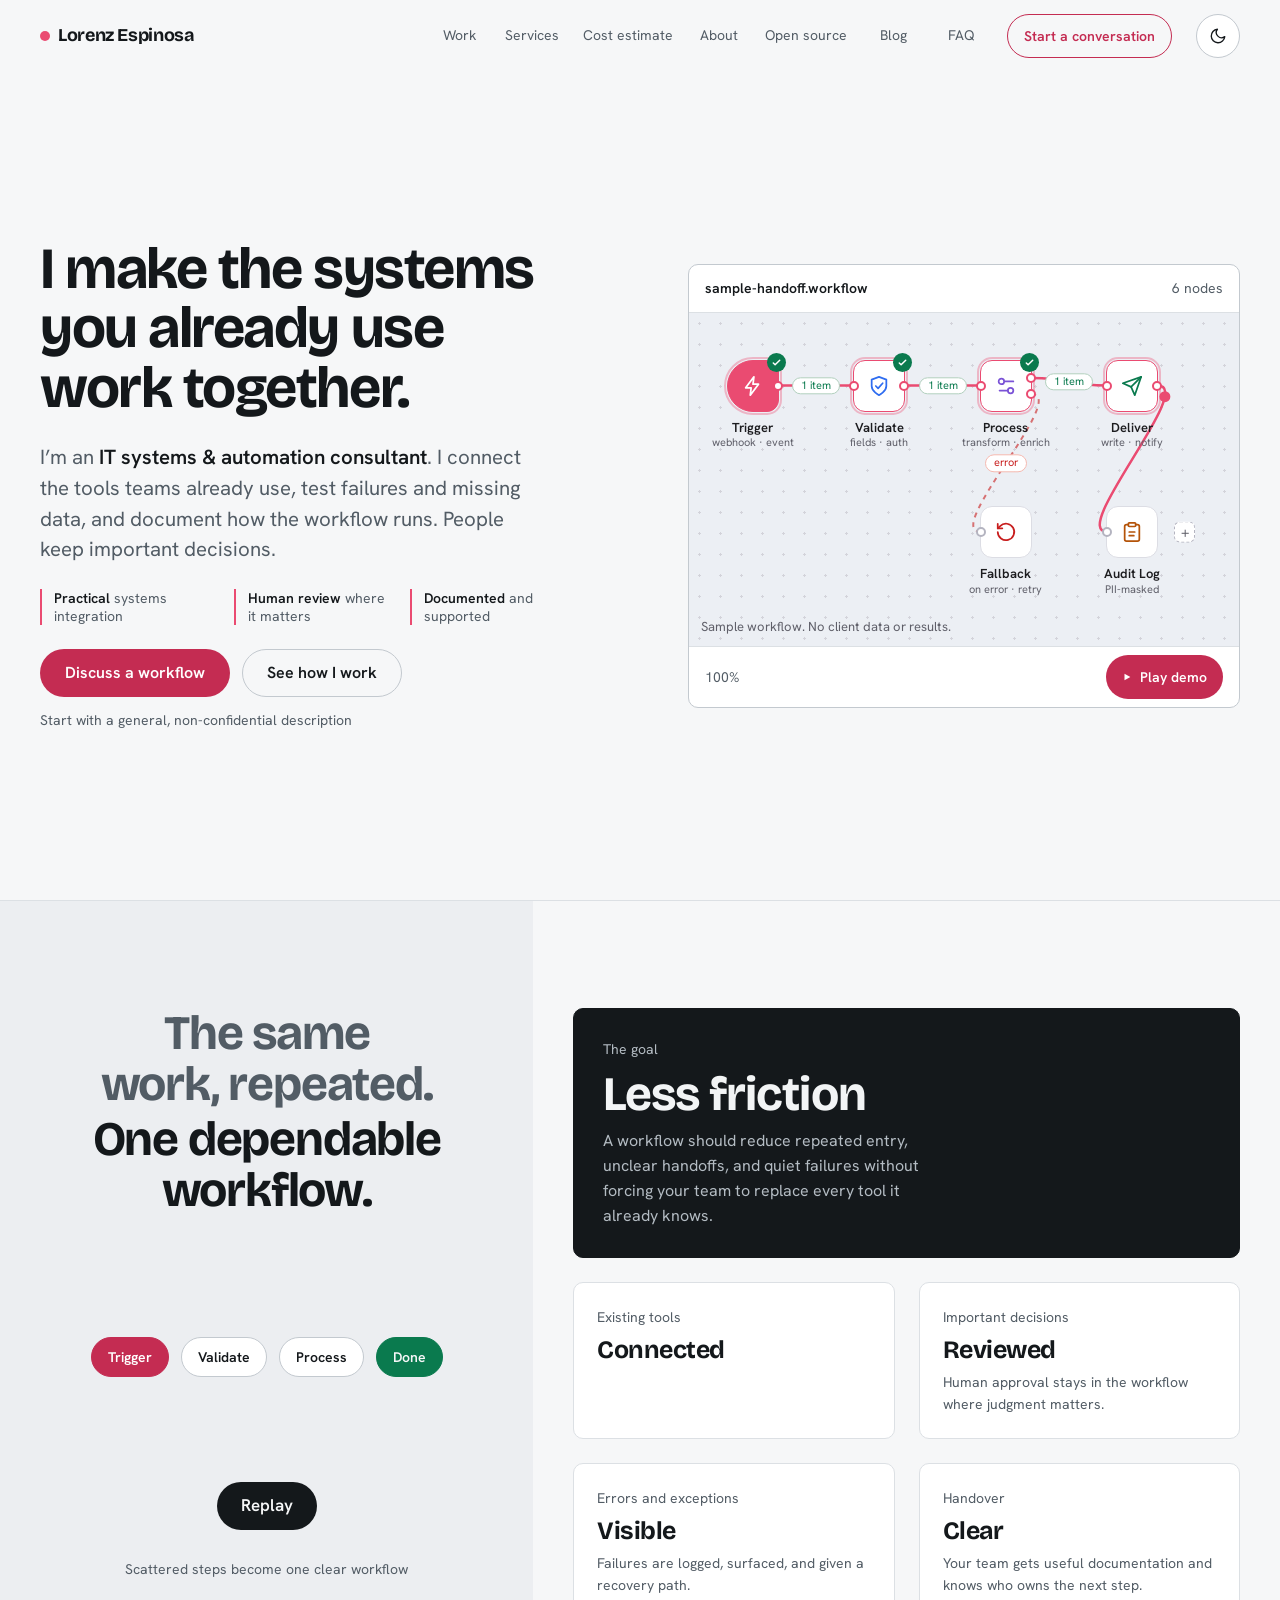
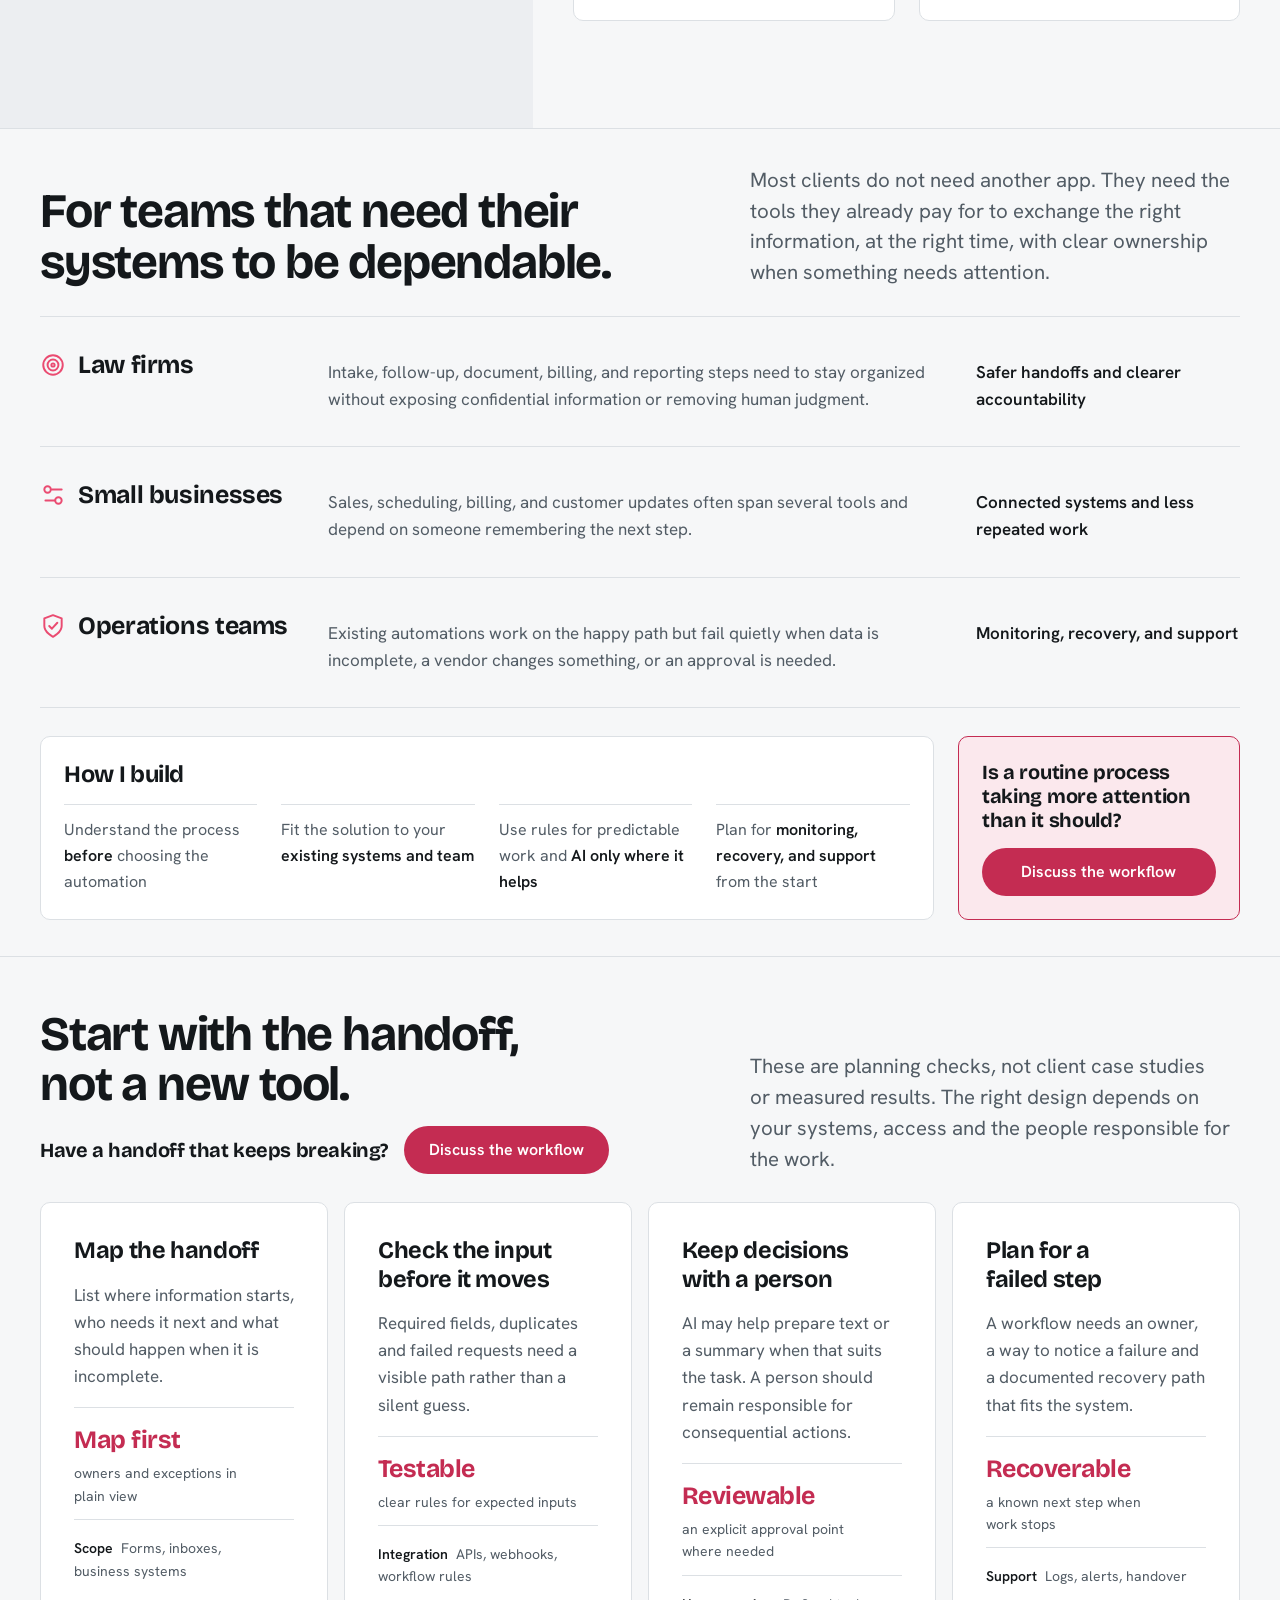
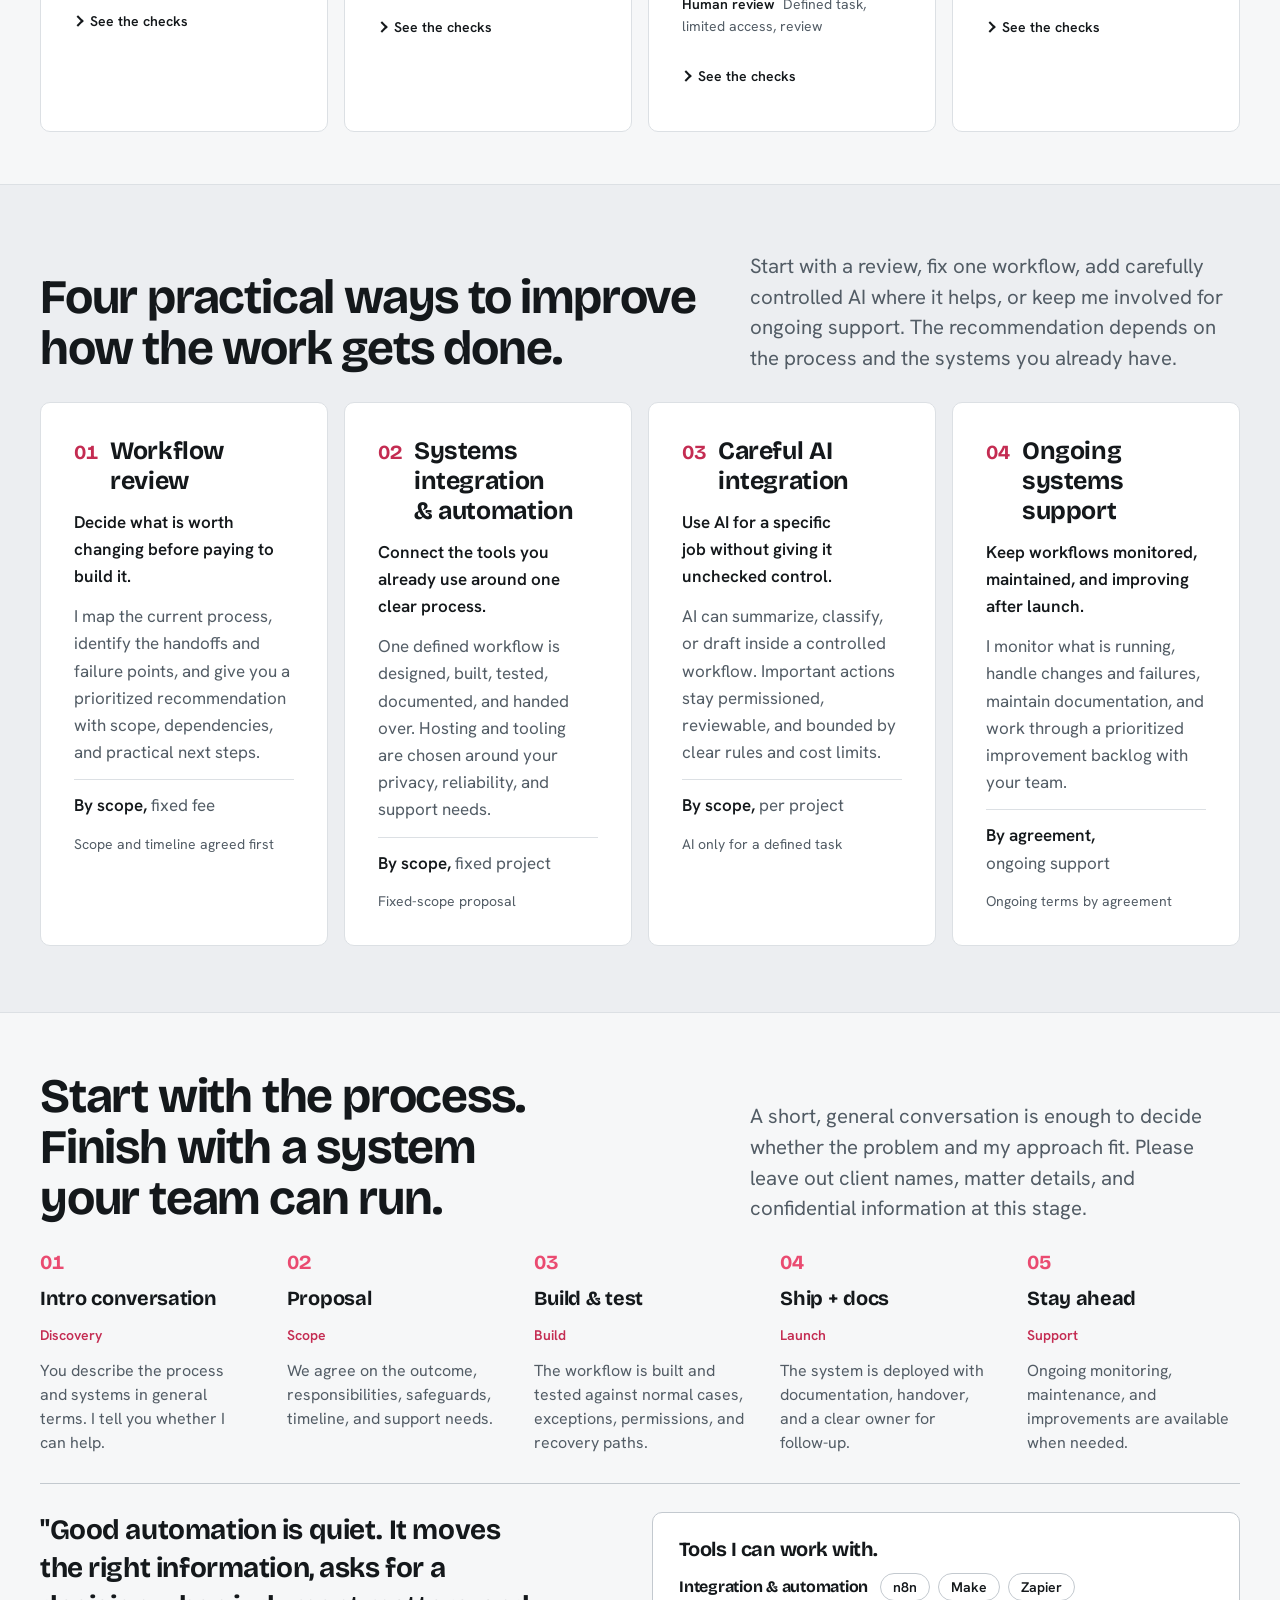
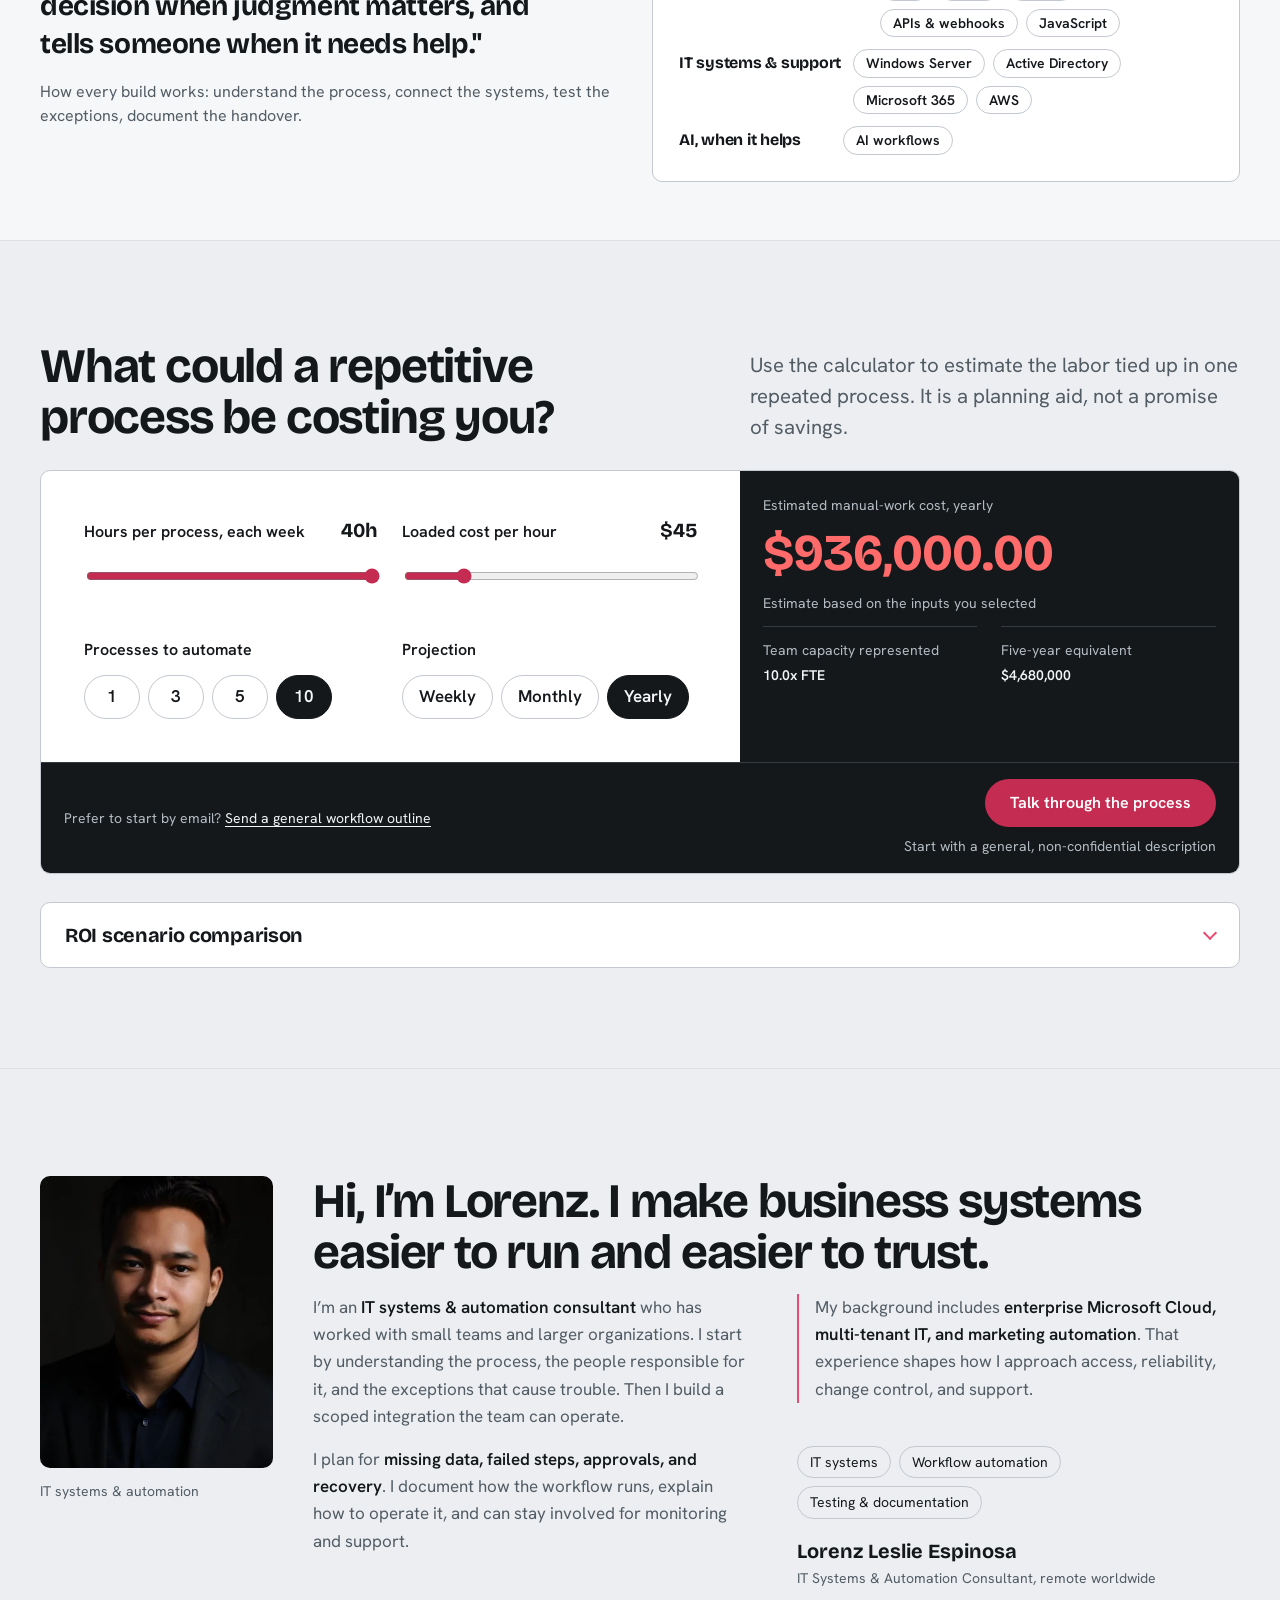
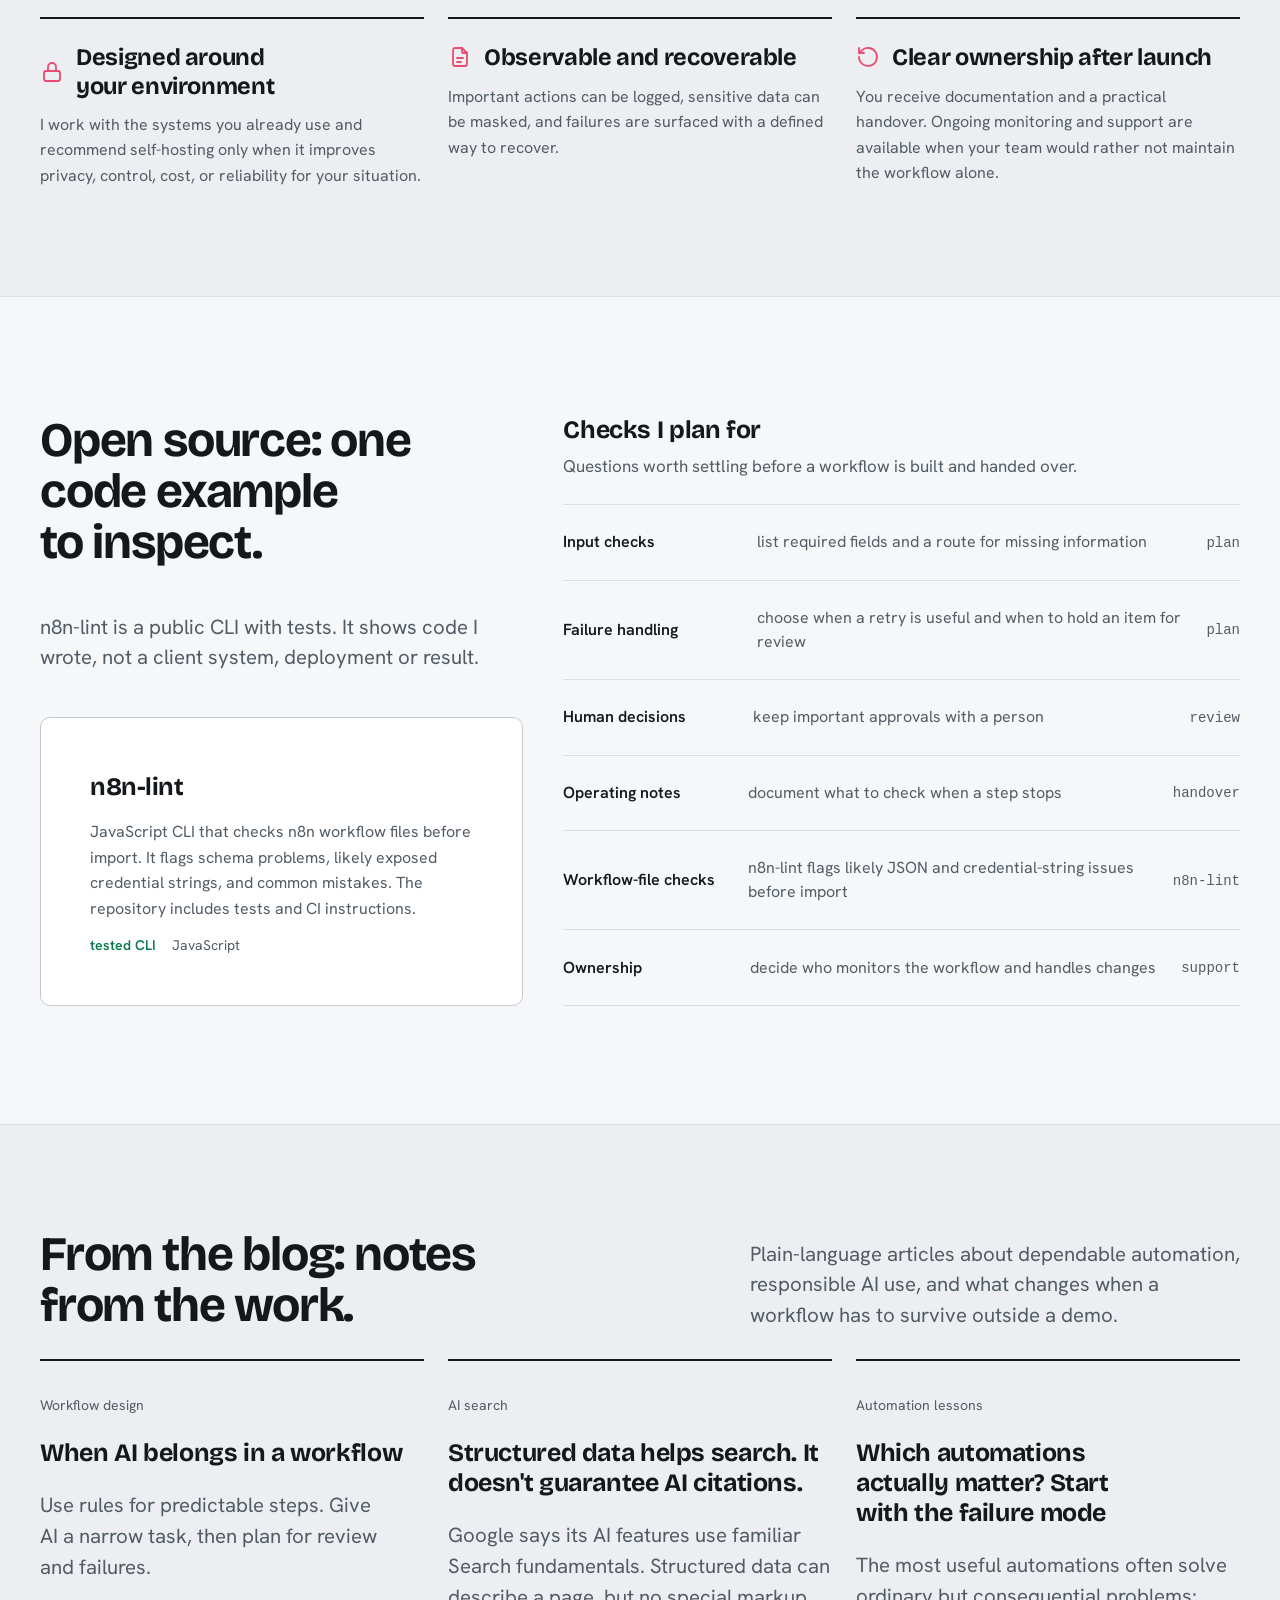
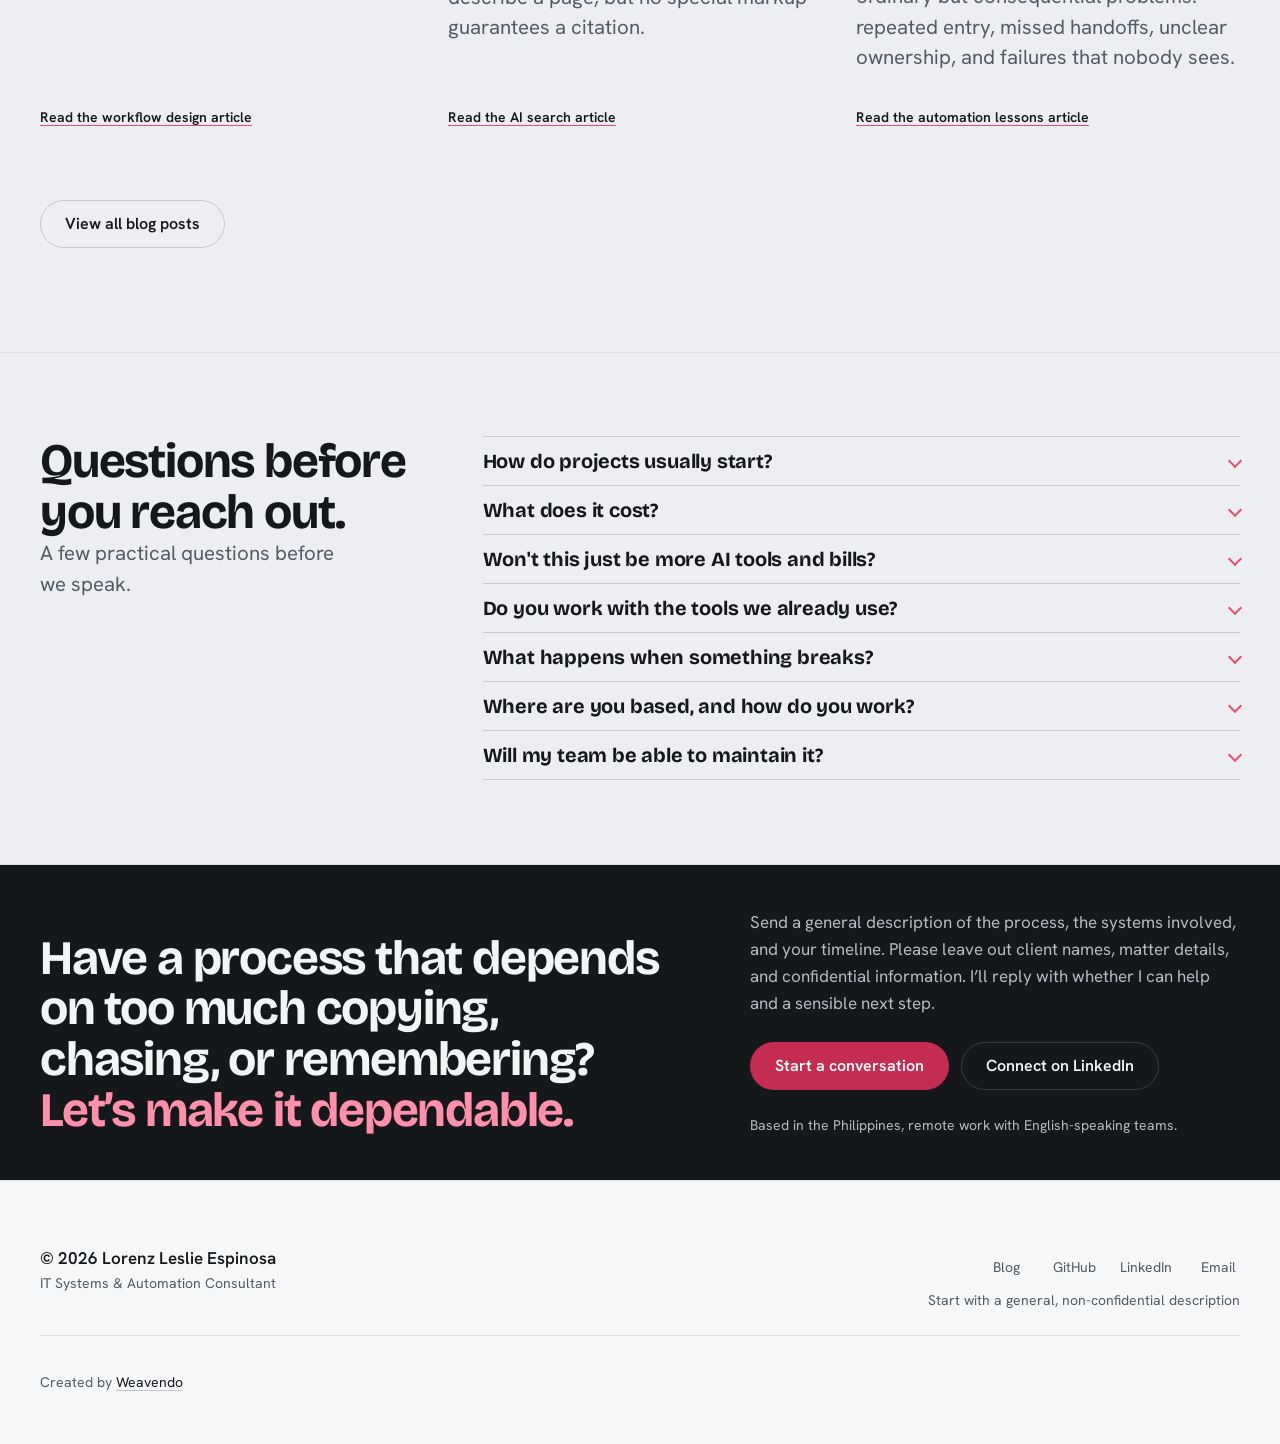
==== commit edd494ee: "Snap each homepage section into place and fit it to one screen Each homepage section now fits one sc" ====
--- a/index.html
+++ b/index.html
@@ -4,7 +4,7 @@
 <meta charset="UTF-8" />
 <meta name="viewport" content="width=device-width, initial-scale=1.0" />
 <meta name="robots" content="index, follow, max-image-preview:large, max-snippet:-1, max-video-preview:-1" />
-<script>/* Pre-paint: theme, the js flag and the once-per-visit build gate. */(function(){var d=document.documentElement;d.classList.add('js');try{var s=localStorage.getItem('theme');var m=window.matchMedia('(prefers-color-scheme:dark)').matches;if(s==='dark'||(!s&&m))d.setAttribute('data-theme','dark');}catch(e){}var n=navigator,c=n.connection||{},mm=window.matchMedia;if(mm&&!mm('(prefers-reduced-motion: reduce)').matches&&!mm('(forced-colors: active)').matches&&!mm('print').matches&&!c.saveData&&!(n.deviceMemory&&n.deviceMemory<=2)&&!(n.hardwareConcurrency&&n.hardwareConcurrency<=2)&&'IntersectionObserver' in window){var b=false;try{b=sessionStorage.getItem('wv-built')==='1';}catch(e){}d.classList.add('wv-motion',b?'wv-return':'wv-loader-pending');}})();</script>
+<script>/* Pre-paint: theme, the js flag and the once-per-visit build gate. */(function(){var d=document.documentElement;d.classList.add('js');try{var s=localStorage.getItem('theme');var m=window.matchMedia('(prefers-color-scheme:dark)').matches;if(s==='dark'||(!s&&m))d.setAttribute('data-theme','dark');}catch(e){}var n=navigator,c=n.connection||{},mm=window.matchMedia;if(mm&&!mm('(prefers-reduced-motion: reduce)').matches&&!mm('(forced-colors: active)').matches&&!mm('print').matches&&!c.saveData&&!(n.deviceMemory&&n.deviceMemory<=2)&&!(n.hardwareConcurrency&&n.hardwareConcurrency<=2)&&'IntersectionObserver' in window){var b=false;try{b=sessionStorage.getItem('wv-built')==='1';}catch(e){}d.classList.add('wv-motion',b?'wv-return':'wv-loader-pending');if(!b&&!mm('(min-width:105em) and (min-height:43.8125em)').matches)d.classList.add('wv-held');}/* the reader moved (same key test as js/snap.js) */var v=function(e){if(e.type!='keydown'||/^( |Enter|Tab|Page(Up|Down)|Arrow(Up|Down)|Home|End)$/.test(e.key))window.readerMoved=1};['wheel','touchstart','keydown','hashchange'].forEach(function(t){addEventListener(t,v,{passive:true})});/* and following an in-page link by pointer (captured, so no other handler can stop it) */addEventListener('click',function(e){if(e.target.closest&&e.target.closest('a[href^="#"]'))window.readerMoved=1},true);})();</script>
 <title>Lorenz Espinosa · IT Systems &amp; Automation Consultant</title>
 <meta name="description" content="I help teams connect the tools they already use, test missing data and failed steps, and keep integrations documented and supported after launch." />
 <meta property="og:title" content="Lorenz Espinosa · IT Systems &amp; Automation Consultant" />
@@ -30,10 +30,8 @@
 <link rel="stylesheet" href="styles/typography.css" />
 <link rel="stylesheet" href="styles/main.css" />
 <link rel="stylesheet" href="styles/layout.css" />
-<link rel="stylesheet" href="styles/components.css" />
-<link rel="stylesheet" href="styles/hero.css" />
+<link rel="stylesheet" href="styles/home.css" />
 <link rel="stylesheet" href="styles/glass.css" />
-<link rel="stylesheet" href="styles/swarm-motion.css" />
 <script type="application/ld+json">
 {
   "@context":"https://schema.org",
@@ -99,7 +97,7 @@
           <a href="mailto:renzespinosa13@gmail.com?subject=Systems%20and%20automation%20inquiry&body=Hi%20Lorenz%2C%0A%0AThe%20process%20I%27d%20like%20to%20improve%3A%0ASystems%2Ftools%20involved%3A%0ATimeline%3A%0A%0APlease%20keep%20this%20initial%20message%20general%20and%20leave%20out%20client%20names%2C%20matter%20details%2C%20or%20confidential%20information.%0A">Contact</a>
         </div>
       </details>
-      <button id="theme-toggle" class="theme-toggle" type="button" aria-label="Switch to dark theme" aria-pressed="false" title="Toggle light/dark theme">
+      <button id="theme-toggle" class="theme-toggle" type="button" aria-label="Switch to dark theme" title="Toggle light/dark theme">
         <svg class="ic-moon" viewBox="0 0 24 24" aria-hidden="true"><path d="M21 12.8A9 9 0 1 1 11.2 3a7 7 0 0 0 9.8 9.8z"/></svg>
         <svg class="ic-sun" viewBox="0 0 24 24" aria-hidden="true"><circle cx="12" cy="12" r="4"/><path d="M12 2v2M12 20v2M4.9 4.9l1.4 1.4M17.7 17.7l1.4 1.4M2 12h2M20 12h2M4.9 19.1l1.4-1.4M17.7 6.3l1.4-1.4"/></svg>
       </button>
@@ -108,7 +106,7 @@
 </nav>
 
 <main id="main" tabindex="-1">
-<header class="hero" id="top">
+<header class="hero" id="top" data-snap>
   <div class="wrap hero-inner">
     <div class="hero-copy">
       <div class="lead-head" data-build="hero">
@@ -156,7 +154,7 @@
   </div>
 </header>
 
-<section id="flow" class="scrolly" aria-label="From scattered manual work to one dependable workflow">
+<section id="flow" data-snap class="scrolly" aria-label="From scattered manual work to one dependable workflow">
   <div class="scrolly-stage">
     <h2 class="scrolly-head">
       <span class="flip-before">The same work, repeated.</span>
@@ -223,7 +221,7 @@
   </div>
 </section>
 
-<section id="proof" class="sec" aria-labelledby="proof-h">
+<section id="proof" data-snap class="sec" aria-labelledby="proof-h">
   <div class="wrap">
     <div>
     <h2 id="proof-h" class="sr-only">What a dependable workflow includes</h2>
@@ -254,7 +252,32 @@
       </article>
       </div>
     </div>
-    <div>
+  </div>
+</section>
+
+<section id="who" data-snap class="sec" aria-labelledby="who-h">
+  <div class="wrap">
+    <div class="sec-head" data-build="who-head">
+      <h2 id="who-h">For teams that need their systems to be dependable.</h2>
+      <p class="sec-lede" data-build-op="place" data-build-whole>Most clients do not need another app. They need the tools they already pay for to exchange the right information, at the right time, with clear ownership when something needs attention.</p>
+    </div>
+    <div class="persona-list" data-build="who">
+      <div class="persona" data-build-op="place">
+        <h3><svg class="pic" viewBox="0 0 24 24" aria-hidden="true"><circle cx="12" cy="12" r="9"/><circle cx="12" cy="12" r="5"/><circle cx="12" cy="12" r="1.5"/></svg>Law firms</h3>
+        <p class="quote" data-build-op="place" data-build-whole>Intake, follow-up, document, billing, and reporting steps need to stay organized without exposing confidential information or removing human judgment.</p>
+        <p class="out">Safer handoffs and clearer accountability</p>
+      </div>
+      <div class="persona" data-build-op="place">
+        <h3><svg class="pic" viewBox="0 0 24 24" aria-hidden="true"><path d="M20 7h-9"/><path d="M14 17H5"/><circle cx="17" cy="17" r="3"/><circle cx="7" cy="7" r="3"/></svg>Small businesses</h3>
+        <p class="quote" data-build-op="place" data-build-whole>Sales, scheduling, billing, and customer updates often span several tools and depend on someone remembering the next step.</p>
+        <p class="out">Connected systems and less repeated work</p>
+      </div>
+      <div class="persona" data-build-op="place">
+        <h3><svg class="pic" viewBox="0 0 24 24" aria-hidden="true"><path d="M12 22s8-4 8-10V5l-8-3-8 3v7c0 6 8 10 8 10z"/><path d="m8.5 12 2.5 2.5L16 9"/></svg>Operations teams</h3>
+        <p class="quote" data-build-op="place" data-build-whole>Existing automations work on the happy path but fail quietly when data is incomplete, a vendor changes something, or an approval is needed.</p>
+        <p class="out">Monitoring, recovery, and support</p>
+      </div>
+    </div>
     <div class="bento bento--b" data-build="proof-b">
       <article class="tile tile--beliefs" data-build-op="place">
         <h3 class="tile-head">How I build</h3>
@@ -270,42 +293,18 @@
         <a class="btn btn-primary" href="mailto:renzespinosa13@gmail.com?subject=Systems%20and%20automation%20inquiry&body=Hi%20Lorenz%2C%0A%0AThe%20process%20I%27d%20like%20to%20improve%3A%0ASystems%2Ftools%20involved%3A%0ATimeline%3A%0A%0APlease%20keep%20this%20initial%20message%20general%20and%20leave%20out%20client%20names%2C%20matter%20details%2C%20or%20confidential%20information.%0A">Discuss the workflow</a>
       </article>
     </div>
-    </div>
-  </div>
-</section>
-
-<section id="who" class="sec" aria-labelledby="who-h">
-  <div class="wrap">
-    <div class="sec-head" data-build="who-head">
-      <h2 id="who-h">For teams that need their systems to be dependable.</h2>
-      <p class="sec-lede" data-build-op="place" data-build-whole>Most clients do not need another app. They need the tools they already pay for to exchange the right information, at the right time, with clear ownership when something needs attention.</p>
-    </div>
-    <div class="persona-list" data-build="who">
-      <div class="persona" data-build-op="place">
-        <h3><svg class="pic" viewBox="0 0 24 24" aria-hidden="true"><circle cx="12" cy="12" r="9"/><circle cx="12" cy="12" r="5"/><circle cx="12" cy="12" r="1.5"/></svg>Law firms</h3>
-        <p class="quote" data-build-op="place" data-build-whole>Intake, follow-up, document, billing, and reporting steps need to stay organized without exposing confidential information or removing human judgment.</p>
-        <p class="out">Safer handoffs and clearer accountability</p>
-      </div>
-      <div class="persona" data-build-op="place">
-        <h3><svg class="pic" viewBox="0 0 24 24" aria-hidden="true"><path d="M20 7h-9"/><path d="M14 17H5"/><circle cx="17" cy="17" r="3"/><circle cx="7" cy="7" r="3"/></svg>Small businesses</h3>
-        <p class="quote" data-build-op="place" data-build-whole>Sales, scheduling, billing, and customer updates often span several tools and depend on someone remembering the next step.</p>
-        <p class="out">Connected systems and less repeated work</p>
-      </div>
-      <div class="persona" data-build-op="place">
-        <h3><svg class="pic" viewBox="0 0 24 24" aria-hidden="true"><path d="M12 22s8-4 8-10V5l-8-3-8 3v7c0 6 8 10 8 10z"/><path d="m8.5 12 2.5 2.5L16 9"/></svg>Operations teams</h3>
-        <p class="quote" data-build-op="place" data-build-whole>Existing automations work on the happy path but fail quietly when data is incomplete, a vendor changes something, or an approval is needed.</p>
-        <p class="out">Monitoring, recovery, and support</p>
-      </div>
-    </div>
-  </div>
-</section>
-
-<section id="work" class="sec" aria-labelledby="work-h">
-  <div class="wrap">
-    <div>
+  </div>
+</section>
+
+<section id="work" data-snap class="sec" aria-labelledby="work-h">
+  <div class="wrap">
     <div class="sec-head" data-build="work-head">
       <h2 id="work-h">Start with the handoff, not a new tool.</h2>
       <p class="sec-lede" data-build-op="place" data-build-whole>These are planning checks, not client case studies or measured results. The right design depends on your systems, access and the people responsible for the work.</p>
+      <div class="cta-band">
+        <p>Have a handoff that keeps breaking?</p>
+        <a class="btn btn-primary" href="mailto:renzespinosa13@gmail.com?subject=Systems%20and%20automation%20inquiry&body=Hi%20Lorenz%2C%0A%0AThe%20process%20I%27d%20like%20to%20improve%3A%0ASystems%2Ftools%20involved%3A%0ATimeline%3A%0A%0APlease%20keep%20this%20initial%20message%20general%20and%20leave%20out%20client%20names%2C%20matter%20details%2C%20or%20confidential%20information.%0A" data-build-op="draw">Discuss the workflow</a>
+      </div>
     </div>
     <div class="work-grid" data-build="work">
       <div class="work" data-build-op="place">
@@ -332,10 +331,6 @@
           <div class="bar-row"><span class="lab">Plan</span><p>Keep a review route for records that cannot be handled safely by a rule.</p></div>
         </details>
       </div>
-      </div>
-    </div>
-    <div>
-    <div class="work-grid work-grid--b" data-build="work-b">
       <div class="work" data-build-op="place">
         <h3>Keep decisions with a person</h3>
         <p data-build-op="place" data-build-whole>AI may help prepare text or a summary when that suits the task. A person should remain responsible for consequential actions.</p>
@@ -361,17 +356,11 @@
         </details>
       </div>
     </div>
-    <div class="cta-band" data-build="work-cta">
-      <p>Have a handoff that keeps breaking?</p>
-      <a class="btn btn-primary" href="mailto:renzespinosa13@gmail.com?subject=Systems%20and%20automation%20inquiry&body=Hi%20Lorenz%2C%0A%0AThe%20process%20I%27d%20like%20to%20improve%3A%0ASystems%2Ftools%20involved%3A%0ATimeline%3A%0A%0APlease%20keep%20this%20initial%20message%20general%20and%20leave%20out%20client%20names%2C%20matter%20details%2C%20or%20confidential%20information.%0A" data-build-op="draw">Discuss the workflow</a>
-    </div>
-    </div>
-  </div>
-</section>
-
-<section id="services" class="sec sec--paper2" aria-labelledby="svc-h">
-  <div class="wrap">
-    <div>
+  </div>
+</section>
+
+<section id="services" data-snap class="sec sec--paper2" aria-labelledby="svc-h">
+  <div class="wrap">
     <div class="sec-head" data-build="services-head">
       <h2 id="svc-h">Four practical ways to improve how the work gets done.</h2>
       <p class="sec-lede" data-build-op="place" data-build-whole>Start with a review, fix one workflow, add carefully controlled AI where it helps, or keep me involved for ongoing support. The recommendation depends on the process and the systems you already have.</p>
@@ -393,10 +382,6 @@
         <p class="price">By scope, <span>fixed project</span></p>
         <p class="tag">Fixed-scope proposal</p>
       </div>
-      </div>
-    </div>
-    <div>
-    <div class="svc-grid svc-grid--b" data-build="services-b">
       <div class="card" data-build-op="place">
         <span class="num">03</span>
         <h3>Careful AI integration</h3>
@@ -414,30 +399,10 @@
         <p class="tag">Ongoing terms by agreement</p>
       </div>
     </div>
-    </div>
-    <div data-build="stack">
-    <div class="stack-wrap">
-    <div data-build="stack-head"><h2 id="stack-h">Tools I can work with.</h2></div>
-    <div class="stack-grid">
-      <div class="stk-col">
-        <h3>Integration &amp; automation</h3>
-        <ul class="chips"><li>n8n</li><li>Make</li><li>Zapier</li><li>APIs &amp; webhooks</li><li>JavaScript</li></ul>
-      </div>
-      <div class="stk-col">
-        <h3>IT systems &amp; support</h3>
-        <ul class="chips"><li>Windows Server</li><li>Active Directory</li><li>Microsoft 365</li><li>AWS</li></ul>
-      </div>
-      <div class="stk-col">
-        <h3>AI, when it helps</h3>
-        <ul class="chips"><li>AI workflows</li></ul>
-      </div>
-    </div>
-    </div>
-    </div>
-  </div>
-</section>
-
-<section id="process" class="sec" aria-labelledby="process-h">
+  </div>
+</section>
+
+<section id="process" data-snap class="sec" aria-labelledby="process-h">
   <div class="wrap">
     <div class="sec-head" data-build="process-head">
       <h2 id="process-h">Start with the process. Finish with a system your team can run.</h2>
@@ -452,17 +417,38 @@
       <li class="step" data-build-op="place"><h3>Stay ahead</h3><p class="k">Support</p><p>Ongoing monitoring, maintenance, and improvements are available when needed.</p></li>
     </ol>
     </div>
-    <div data-build="pattern">
-    <figure class="pattern build-principle">
-      <blockquote class="q" data-build-op="type">"Good automation is quiet. It moves the right information, asks for a decision when judgment matters, and tells someone when it needs help."</blockquote>
-      <figcaption class="by">How every build works: understand the process, connect the systems, test the exceptions, document the handover.</figcaption>
-    </figure>
-    </div>
-  </div>
-</section>
-
-
-<section id="roi" class="sec sec--paper2" aria-labelledby="roi-h">
+    <div class="process-foot">
+      <div data-build="pattern">
+      <figure class="pattern build-principle">
+        <blockquote class="q" data-build-op="type">"Good automation is quiet. It moves the right information, asks for a decision when judgment matters, and tells someone when it needs help."</blockquote>
+        <figcaption class="by">How every build works: understand the process, connect the systems, test the exceptions, document the handover.</figcaption>
+      </figure>
+      </div>
+      <div data-build="stack">
+      <div class="stack-wrap">
+      <div data-build="stack-head"><h3 id="stack-h">Tools I can work with.</h3></div>
+      <div class="stack-grid">
+        <div class="stk-col">
+          <h4>Integration &amp; automation</h4>
+          <ul class="chips"><li>n8n</li><li>Make</li><li>Zapier</li><li>APIs &amp; webhooks</li><li>JavaScript</li></ul>
+        </div>
+        <div class="stk-col">
+          <h4>IT systems &amp; support</h4>
+          <ul class="chips"><li>Windows Server</li><li>Active Directory</li><li>Microsoft 365</li><li>AWS</li></ul>
+        </div>
+        <div class="stk-col">
+          <h4>AI, when it helps</h4>
+          <ul class="chips"><li>AI workflows</li></ul>
+        </div>
+      </div>
+      </div>
+      </div>
+    </div>
+  </div>
+</section>
+
+
+<section id="roi" data-snap class="sec sec--paper2" aria-labelledby="roi-h">
   <div class="wrap">
     <div>
     <div class="sec-head" data-build="roi-head">
@@ -564,7 +550,7 @@
   </div>
 </section>
 
-<section id="about" class="sec sec--paper2" aria-labelledby="about-h">
+<section id="about" data-snap class="sec sec--paper2" aria-labelledby="about-h">
   <div class="wrap">
     <div>
     <div class="about-grid" data-build="about">
@@ -605,7 +591,7 @@
   </div>
 </section>
 
-<section id="opensource" class="sec" aria-labelledby="os-h">
+<section id="opensource" data-snap class="sec" aria-labelledby="os-h">
   <div class="wrap os-grid">
     <div class="os-intro" data-build="opensource">
       <h2 id="os-h">Open source: one code example to inspect.</h2>
@@ -633,7 +619,7 @@
   </div>
 </section>
 
-<section id="blog" class="sec sec--paper2" aria-labelledby="blog-h">
+<section id="blog" data-snap class="sec sec--paper2" aria-labelledby="blog-h">
   <div class="wrap">
     <div class="sec-head" data-build="blog-head">
       <h2 id="blog-h">From the blog: notes from the work.</h2>
@@ -663,7 +649,7 @@
   </div>
 </section>
 
-<section id="faq" class="sec sec--paper2" aria-labelledby="faq-h">
+<section id="faq" data-snap class="sec sec--paper2" aria-labelledby="faq-h">
   <div class="wrap faq-layout">
     <div class="sec-head" data-build="faq-head">
       <h2 id="faq-h">Questions before you reach out.</h2>
--- a/styles/typography.css
+++ b/styles/typography.css
@@ -1,9 +1,9 @@
-/* Metric-matched fallbacks, so the swap to the web fonts does not move the layout (widths measured against the web fonts: Bricolage 700 is 95.2% of Arial Bold, Hanken 400 matches Arial). */
+/* metric-matched fallbacks: the font swap does not move the layout */
 @font-face{
   font-family:'Bricolage Fallback';
   src:local('Arial Bold'),local('Arial');
   font-weight:700;
-  size-adjust:95.2%;
+  size-adjust:97%;
   ascent-override:100%;
   descent-override:25%;
   line-gap-override:0%;
--- a/styles/main.css
+++ b/styles/main.css
@@ -26,12 +26,12 @@
 #progress.progress-x{width:100%;transform:scaleX(0);transform-origin:0 50%}
 
 /* ---------- nav ---------- */
-.site-nav{position:sticky;top:0;z-index:var(--z-sticky-nav);height:var(--nav-h);background:var(--color-nav);border-bottom:1px solid transparent}
+.site-nav{position:sticky;top:0;z-index:var(--z-sticky-nav);min-height:var(--nav-h);background:var(--color-nav);border-bottom:1px solid transparent;container-type:inline-size}
 .site-nav.scrolled{border-bottom-color:var(--color-rule)}
-.nav-in{max-width:var(--container);height:100%;margin:0 auto;padding:0 var(--gutter);display:flex;align-items:center;justify-content:space-between;gap:var(--space-lg)}
+.nav-in{max-width:var(--container);min-height:calc(var(--nav-h) - 1px);margin:0 auto;padding:0 var(--gutter);display:flex;flex-wrap:wrap;align-items:center;justify-content:space-between;gap:var(--space-lg)}
 .brand{display:inline-flex;align-items:center;gap:var(--space-xs);font-family:var(--font-display);font-weight:var(--display-weight);font-size:1.125rem;letter-spacing:-.02em;text-decoration:none;white-space:nowrap;min-height:44px}
 .brand .dot{width:10px;height:10px;border-radius:50%;background:var(--color-mark)}
-.nav-links{display:flex;align-items:center;gap:var(--space-lg)}
+.nav-links{display:flex;flex-wrap:wrap;justify-content:flex-end;align-items:center;gap:var(--space-lg);margin-left:auto}
 .nav-links>a:not(.nav-cta){position:relative;display:inline-flex;align-items:center;justify-content:center;min-width:44px;min-height:44px;font-size:var(--text-sm);color:var(--color-muted);text-decoration:none;white-space:nowrap;padding:var(--space-xs) 0}
 .nav-links>a:not(.nav-cta):hover,.nav-links>a[aria-current="page"]{color:var(--color-ink)}
 .nav-links>a.active{color:var(--color-ink)}
@@ -58,11 +58,16 @@
   .mobile-nav{display:block}
 }
 @media (max-width:30rem){ .nav-links>.nav-cta{display:none} }
-@media (max-width:22.5rem){
-  .nav-in{padding:0 var(--space-md);flex-wrap:wrap;align-content:center;row-gap:0}
+@container (width<=calc(26rem - 56px)){
+  .nav-in{padding:0 var(--space-md);row-gap:0}
   .brand{font-size:1rem}
   .mobile-nav-panel{position:fixed;left:var(--gutter);right:var(--gutter);top:calc(var(--nav-h) + var(--space-xs));min-width:0;max-height:calc(100svh - var(--nav-h) - 2 * var(--space-xs))}
 }
+@supports not (container-type:inline-size){ @media (max-width:22.5rem){
+  .nav-in{padding:0 var(--space-md);row-gap:0}
+  .brand{font-size:1rem}
+  .mobile-nav-panel{position:fixed;left:var(--gutter);right:var(--gutter);top:calc(var(--nav-h) + var(--space-xs));min-width:0;max-height:calc(100svh - var(--nav-h) - 2 * var(--space-xs))}
+} }
 @media (max-width:40rem){
   .nav-cta-full{display:none}
   .nav-cta-short{display:inline}
@@ -115,4 +120,4 @@
 .credit{grid-column:1 / -1;padding-top:var(--space-lg);border-top:1px solid var(--color-rule);font-size:var(--text-sm);color:var(--color-muted)}
 .credit a{display:inline-flex;align-items:center;min-width:44px;min-height:44px;color:var(--color-ink);text-decoration:underline;text-decoration-color:var(--color-rule-strong)}
 .credit a:hover{text-decoration-color:var(--color-ink)}
-@media (max-width:40rem){ .foot-in{grid-template-columns:minmax(0,1fr)} .foot-contact{justify-items:start} }
+@media (max-width:40rem){ .foot-in{grid-template-columns:minmax(0,1fr)} .foot-contact{justify-items:start} .btn{white-space:normal;text-align:center;line-height:1.2;padding-block:var(--space-xs)} h1,h2,h3,h4{overflow-wrap:anywhere} }
--- a/styles/layout.css
+++ b/styles/layout.css
@@ -8,7 +8,7 @@
 .about-bio>h2,.about-bio>.sig{grid-column:1 / -1}
 .trust-cards{display:grid;grid-template-columns:repeat(3,minmax(0,1fr));gap:var(--gap-columns);margin-top:var(--space-xl)}
 .work-grid{display:grid;grid-template-columns:repeat(2,minmax(0,1fr));gap:var(--gap-columns)}
-.bento--b,.work-grid--b,.svc-grid--b{margin-top:var(--gap-columns)}
+.bento--b{margin-top:var(--gap-columns)}
 .post-rows{display:grid;border-top:1px solid var(--color-rule)}
 .os-grid{display:grid;grid-template-columns:minmax(0,4fr) minmax(0,8fr);gap:var(--space-xl);align-items:start}
 .svc-grid{display:grid;grid-template-columns:repeat(2,minmax(0,1fr));gap:var(--gap-columns)}
@@ -16,20 +16,23 @@
 .step{grid-column:span 2}
 .step:nth-child(n+4){grid-column:span 3}
 .stack-wrap{display:grid;grid-template-columns:minmax(0,1fr);gap:var(--space-md);align-items:start;margin-top:var(--space-xl);padding:var(--space-lg);border:1px solid var(--color-rule-strong);border-radius:var(--radius-card);background:var(--color-surface)}
-.stack-wrap h2{font-size:var(--text-xl);max-width:none}
+.stack-wrap #stack-h{font-size:var(--text-xl);line-height:1.06;letter-spacing:var(--tracking-display);max-width:none}
 .stack-grid{display:grid;grid-template-columns:repeat(3,minmax(0,1fr));gap:var(--space-lg);align-items:start}
 .faq-layout{display:grid;grid-template-columns:minmax(0,4fr) minmax(0,8fr);gap:var(--space-2xl);align-items:start}
 
-@media (min-width:90rem){
+@media (min-width:90rem),(min-width:68.8125em) and (min-height:35em){
   main:has(#flow){display:grid;grid-template-columns:minmax(0,5fr) minmax(0,7fr);align-items:start}
   main:has(#flow)>header,main:has(#flow)>section{grid-column:1 / -1}
   main:has(#flow)>#flow{grid-column:1;grid-row:2}
   main:has(#flow)>#proof{grid-column:2;grid-row:2}
   #flow .frame-pipe .pwire{display:none}
-  #proof .tile--beliefs,#proof .tile--cta{grid-column:span 2}
 }
 @media (min-width:1101px){
   .final>.wrap{display:grid;grid-template-columns:minmax(0,7fr) minmax(0,5fr);column-gap:var(--space-2xl);align-items:end}
+}
+/* the note clear of the crew card */
+@media (min-width:1101px) and (max-width:1259.98px) and (min-height:43.8125em) and (max-height:46.875em){
+  .final>.wrap{grid-template-columns:minmax(0,1fr) minmax(0,1fr)}
 }
 @media (max-width:68.75rem){
   .bento{grid-template-columns:repeat(2,minmax(0,1fr))}
--- a/styles/home.css
+++ b/styles/home.css
@@ -0,0 +1,551 @@
+/* Homepage sections, in reading order. */
+
+/* proof: one feature tile and four facts */
+.tile{display:grid;grid-template-columns:minmax(0,1fr);align-content:start;gap:var(--space-xs);padding:var(--space-lg);border:1px solid var(--color-rule);border-radius:var(--radius-card);background:var(--color-surface);color:var(--color-ink)}
+.tile-label{font-size:var(--text-sm);color:var(--color-muted)}
+.tile-metric{font-family:var(--font-display);font-weight:var(--display-weight);font-size:var(--text-xl);letter-spacing:-.02em;line-height:1.1}
+.tile-note{font-size:var(--text-sm);color:var(--color-muted);line-height:1.55}
+.tile--feature{grid-column:span 2;grid-row:span 2;align-content:space-between;padding:var(--space-lg);background:var(--color-band);border-color:var(--color-band);color:var(--color-band-ink)}
+.tile--feature .tile-label,.tile--feature .tile-note{color:var(--color-band-muted)}
+.tile--feature .tile-metric{font-size:var(--text-section);color:var(--color-band-ink)}
+.tile--feature .tile-note{font-size:var(--text-md);max-width:40ch}
+.tile--beliefs{grid-column:span 2;gap:var(--space-md)}
+.tile-head{font-size:var(--text-title)}
+.beliefs{display:grid;grid-template-columns:repeat(2,minmax(0,1fr));gap:var(--space-sm) var(--space-xl)}
+.beliefs li{padding-top:var(--space-sm);border-top:1px solid var(--color-rule);font-size:var(--text-md);color:var(--color-muted)}
+.tile--cta{grid-column:span 2;align-content:space-between;gap:var(--space-lg);border-color:var(--color-accent);background:var(--color-accent-soft);color:var(--color-ink)}
+.tile-ask{font-family:var(--font-display);font-weight:var(--display-weight);font-size:var(--text-title);line-height:1.2;letter-spacing:-.015em}
+@media (max-width:760px){ .tile--feature,.tile--beliefs,.tile--cta{grid-column:auto;grid-row:auto} .beliefs{grid-template-columns:minmax(0,1fr)} }
+
+/* the calculator: inputs on paper, the result on the ink band */
+.calc{container:calc/inline-size;display:grid;grid-template-columns:minmax(0,7fr) minmax(0,5fr);border:1px solid var(--color-rule-strong);border-radius:var(--radius-card);overflow:hidden;background:var(--color-surface)}
+.calc-inputs{display:grid;grid-template-columns:repeat(2,minmax(0,1fr));align-content:start;gap:var(--space-lg);padding:var(--space-lg)}
+@media (max-width:19.99rem){ .calc-inputs{grid-template-columns:minmax(0,1fr)} }
+.calc-field{display:grid;gap:var(--space-sm)}
+.calc-field .row{display:flex;justify-content:space-between;align-items:baseline;gap:var(--space-md)}
+.calc-field label,.calc-label{font-weight:600;font-size:var(--text-md)}
+.calc-field .val{font-family:var(--font-display);font-weight:var(--display-weight);font-size:var(--text-lg);font-variant-numeric:tabular-nums}
+.calc-field input[type=range]{width:100%;height:44px;padding-block:6px;margin-block:-4px;accent-color:var(--color-accent);cursor:pointer}
+.proc-btns,.period{display:flex;flex-wrap:wrap;gap:var(--space-xs)}
+.proc-btns button,.period button{min-height:44px;min-width:56px;padding:0 var(--space-md);border:1px solid var(--color-rule-strong);border-radius:var(--radius-pill);background:var(--color-surface);font-weight:600;cursor:pointer}
+.proc-btns button:hover,.period button:hover{border-color:var(--color-ink)}
+.proc-btns button:active,.period button:active{transform:translateY(1px)}
+.proc-btns button.on,.period button.on{background:var(--color-ink);border-color:var(--color-ink);color:var(--color-paper)}
+.calc-result{display:grid;align-content:start;gap:var(--space-md);padding:var(--space-lg);background:var(--color-band);color:var(--color-band-ink)}
+.calc-result .lbl{font-size:var(--text-sm);color:var(--color-band-muted)}
+.calc-result .big{color:var(--color-loss);transform-origin:0 60%;font-family:var(--font-display);font-weight:var(--display-weight);font-size:clamp(2.25rem,3.4vw + .5rem,3.5rem);line-height:1;letter-spacing:-.02em;font-variant-numeric:tabular-nums;overflow-wrap:anywhere}
+.bleed{font-size:var(--text-sm);color:var(--color-band-muted)}
+.calc-stat{font-variant-numeric:tabular-nums;display:flex;justify-content:space-between;gap:var(--space-md);padding:var(--space-sm) 0;border-top:1px solid var(--color-band-rule);font-size:var(--text-sm)}
+.calc-stat .k{color:var(--color-band-muted)}
+.calc-stat .v{font-weight:600;font-variant-numeric:tabular-nums}
+.calc-contact{display:grid;grid-template-columns:minmax(0,1fr) auto;align-items:center;gap:var(--space-xs) var(--space-lg);grid-column:1 / -1;padding:var(--space-lg);border-top:1px solid var(--color-band-rule);background:var(--color-band);color:var(--color-band-ink)}
+.calc-contact .calc-magnet{grid-row:1 / span 2;max-width:58ch}
+.calc-contact .btn{grid-column:2;grid-row:1;justify-self:end}
+.calc-contact .cta-micro{grid-column:2;grid-row:2;justify-self:end;text-align:right}
+.calc-contact .cta-micro,.calc-magnet{color:var(--color-band-muted)}
+.calc-magnet{font-size:var(--text-sm)}
+.calc-magnet a{display:inline-flex;align-items:center;min-height:44px;color:var(--color-band-ink)}
+.btn-onband:focus-visible,.calc-result :focus-visible,.calc-contact :focus-visible,.final :focus-visible{outline-color:var(--color-band-accent)}
+@media (max-width:900px){ .calc{grid-template-columns:minmax(0,1fr)} .calc-inputs,.calc-result,.calc-contact{padding:var(--space-lg)} }
+@media (max-width:600px){ .calc-contact{grid-template-columns:minmax(0,1fr)} .calc-contact .calc-magnet,.calc-contact .btn,.calc-contact .cta-micro{grid-column:1;grid-row:auto;justify-self:start;text-align:left} }
+
+/* scenario comparison */
+.scn-box{margin-top:var(--space-xl);border:1px solid var(--color-rule-strong);border-radius:var(--radius-card);background:var(--color-surface)}
+.scn-toggle{display:flex;align-items:center;justify-content:space-between;gap:var(--space-md);min-height:64px;padding:var(--space-sm) var(--space-lg);cursor:pointer;list-style:none;border-radius:var(--radius-card)}
+.scn-toggle::-webkit-details-marker{display:none}
+.scn-toggle::after{content:"";flex:none;width:10px;height:10px;margin-top:calc(var(--space-2xs) * -1);border-right:2px solid var(--color-mark);border-bottom:2px solid var(--color-mark);transform:rotate(45deg);transition:transform var(--dur-micro) var(--ease-out)}
+.scn-box[open] .scn-toggle::after{transform:rotate(-135deg);margin-top:var(--space-2xs)}
+.scn-toggle:hover{background:var(--color-paper)}
+.scn-toggle:focus-visible{outline:2px solid var(--color-focus);outline-offset:3px}
+.scn-region{display:grid;gap:var(--space-md);padding:0 var(--space-lg) var(--space-lg)}
+.scn-title{font-size:var(--text-lg)}
+.scn-intro{font-size:var(--text-md);color:var(--color-muted);max-width:75ch}
+.scn-form{display:grid;grid-template-columns:minmax(0,2fr) repeat(3,minmax(0,1fr));gap:var(--space-md);align-items:end}
+.scn-field{display:grid;grid-template-columns:minmax(0,1fr);gap:var(--space-2xs)}
+.scn-field label{font-size:var(--text-sm);font-weight:600}
+.scn-field input{min-width:0;min-height:48px;padding:0 var(--space-sm);border:1px solid var(--color-muted);border-radius:var(--radius-sm);background:var(--color-surface)}
+.scn-field input:hover{border-color:var(--color-muted)}
+.scn-field input:focus-visible{outline:2px solid var(--color-focus);outline-offset:1px}
+.scn-field input::placeholder{color:var(--color-faint)}
+.scn-actions{grid-column:1 / -1;display:flex;flex-wrap:wrap;gap:var(--space-sm)}
+.scn-status{font-variant-numeric:tabular-nums;min-height:1.5em;font-size:var(--text-sm);color:var(--color-ok)}
+.scn-status.scn-error{color:var(--color-error)}
+.scn-tablewrap{overflow-x:auto;border:1px solid var(--color-rule);border-radius:var(--radius-card);background:var(--color-surface)}
+.scn-table{font-variant-numeric:tabular-nums;width:100%;border-collapse:collapse;font-size:var(--text-sm)}
+.scn-table th,.scn-table td{padding:var(--space-sm) var(--space-md);text-align:left;border-bottom:1px solid var(--color-rule);white-space:nowrap}
+.scn-table thead th{font-weight:600;color:var(--color-muted);background:var(--color-paper-2)}
+.scn-table tbody tr:last-child td{border-bottom:0}
+.scn-table td[data-col="0"]{font-weight:600;white-space:normal}
+.scn-table tr>:first-child{position:sticky;left:0;z-index:1;background:inherit}
+.scn-table tbody tr{background:var(--color-surface)}
+.scn-table thead tr{background:var(--color-paper-2)}
+.scn-empty td{color:var(--color-muted);white-space:normal}
+.scn-act{min-height:44px;padding:0 var(--space-sm);border:1px solid var(--color-rule-strong);border-radius:var(--radius-pill);background:var(--color-surface);font-size:var(--text-sm);cursor:pointer}
+.scn-act+.scn-act{margin-left:var(--space-xs)}
+.scn-act:hover{border-color:var(--color-ink)}
+.scn-act-del:hover{border-color:var(--color-error);color:var(--color-error)}
+.scn-foot{display:flex;flex-wrap:wrap;align-items:center;gap:var(--space-md)}
+.scn-cap{font-size:var(--text-sm);color:var(--color-muted)}
+@media (max-width:900px){ .scn-form{grid-template-columns:minmax(0,1fr) minmax(0,1fr)} .scn-field-name{grid-column:1 / -1} }
+@media (max-width:480px){ .scn-form{grid-template-columns:minmax(0,1fr)} }
+
+/* who I help: ruled rows */
+.persona{display:grid;grid-template-columns:minmax(0,3fr) minmax(0,6fr) minmax(0,3fr);gap:var(--gap-columns);padding:var(--space-lg) 0;border-bottom:1px solid var(--color-rule);align-items:baseline}
+.persona h3{display:flex;align-items:center;gap:var(--space-sm);font-size:var(--text-xl)}
+.persona .pic{flex:none;width:26px;height:26px;fill:none;stroke:var(--color-mark);stroke-width:1.8;stroke-linecap:round;stroke-linejoin:round}
+.persona .quote{color:var(--color-muted)}
+.persona .out{font-weight:600}
+@media (max-width:900px){ .persona{grid-template-columns:minmax(0,1fr);gap:var(--space-sm)} }
+
+/* about */
+.about-photo{position:relative}
+.about-photo img{width:100%;aspect-ratio:4 / 5;object-fit:cover;border-radius:var(--radius-card);background:var(--color-paper-2)}
+.about-photo .badge{margin-top:var(--space-sm);font-size:var(--text-sm);color:var(--color-muted)}
+.about-bio{display:grid;gap:var(--space-lg)}
+.about-bio h2{max-width:14em}
+.about-bio p{max-width:62ch;color:var(--color-muted)}
+.about-bio .about-cred{padding-left:var(--space-md);border-left:2px solid var(--color-mark)}
+.trust-pills{display:flex;flex-wrap:wrap;gap:var(--space-xs)}
+.trust-pills li{padding:var(--space-2xs) var(--space-sm);border:1px solid var(--color-rule-strong);border-radius:var(--radius-pill);font-size:var(--text-sm)}
+.about-bio .sig{font-family:var(--font-display);font-weight:var(--display-weight);font-size:var(--text-lg);color:var(--color-ink)}
+.about-bio .sig span{display:block;font-family:var(--font-body);font-weight:400;font-size:var(--text-sm);color:var(--color-muted)}
+.tcard{display:grid;align-content:start;gap:var(--space-sm);padding-top:var(--space-lg);border-top:2px solid var(--color-ink)}
+.tcard h3{display:flex;align-items:center;gap:var(--space-sm)}
+.tcard .ic{flex:none;width:24px;height:24px;fill:none;stroke:var(--color-mark);stroke-width:1.8;stroke-linecap:round;stroke-linejoin:round}
+.tcard p{color:var(--color-muted);font-size:var(--text-md)}
+
+/* how I approach a workflow */
+.work{display:grid;align-content:start;overflow-wrap:anywhere;gap:var(--space-md);padding:var(--space-lg);border:1px solid var(--color-rule);border-radius:var(--radius-card);background:var(--color-surface)}
+.work>p:not([class]){color:var(--color-muted)}
+.work .result{display:grid;gap:var(--space-3xs);padding:var(--space-md) 0;border-top:1px solid var(--color-rule);border-bottom:1px solid var(--color-rule)}
+.work .result .big{font-family:var(--font-display);font-weight:var(--display-weight);font-size:var(--text-xl);letter-spacing:-.02em;color:var(--color-accent)}
+.work .result .desc{font-size:var(--text-sm);color:var(--color-muted)}
+.work .stk{font-size:var(--text-sm);color:var(--color-muted)}
+.work .stk .st{font-weight:600;color:var(--color-ink);margin-right:var(--space-xs)}
+details.case summary{display:inline-flex;align-items:center;gap:var(--space-xs);min-height:44px;font-weight:600;font-size:var(--text-sm);cursor:pointer;list-style:none}
+details.case summary::-webkit-details-marker{display:none}
+details.case summary::before{content:"";width:8px;height:8px;border-right:2px solid currentColor;border-bottom:2px solid currentColor;transform:rotate(-45deg);transition:transform var(--dur-micro) var(--ease-out)}
+details.case[open] summary::before{transform:rotate(45deg)}
+.bar-row{display:grid;grid-template-columns:4rem minmax(0,1fr);gap:var(--space-sm);padding:var(--space-xs) 0;border-top:1px solid var(--color-rule);font-size:var(--text-sm)}
+.bar-row .lab{font-weight:600}
+.bar-row p{color:var(--color-muted)}
+.cta-band{display:flex;flex-wrap:wrap;align-items:center;justify-content:space-between;gap:var(--space-md);margin-top:var(--space-xl);padding-top:var(--space-lg);border-top:1px solid var(--color-rule-strong)}
+.cta-band p{font-family:var(--font-display);font-weight:var(--display-weight);font-size:var(--text-xl);letter-spacing:-.02em}
+
+/* blog rows */
+.post-row{display:grid;grid-template-columns:minmax(0,2fr) minmax(0,5fr) minmax(0,5fr);gap:var(--gap-columns);padding:var(--space-lg) 0;border-bottom:1px solid var(--color-rule);align-items:baseline}
+.post-topic{font-size:var(--text-sm);color:var(--color-muted)}
+.post-row>p:not(.post-topic){color:var(--color-muted)}
+.post-link{grid-column:3;justify-self:start;display:inline-flex;align-items:center;min-width:44px;min-height:44px;font-weight:600;font-size:var(--text-sm);color:var(--color-ink);text-decoration:underline;text-decoration-color:var(--color-mark);padding:var(--space-2xs) 0}
+.post-link:hover{text-decoration-thickness:2px}
+.more-row{margin-top:var(--space-xl)}
+@media (max-width:900px){ .post-row{grid-template-columns:minmax(0,1fr);gap:var(--space-xs)} .post-link{grid-column:auto} }
+
+/* open source */
+.os-intro{display:grid;gap:var(--space-lg)}
+.repo{display:grid;gap:var(--space-sm);padding:var(--space-lg);border:1px solid var(--color-rule-strong);border-radius:var(--radius-card);background:var(--color-surface);text-decoration:none;transition:border-color var(--dur-micro) var(--ease-out)}
+.repo:hover{border-color:var(--color-ink)}
+.repo-name{font-family:var(--font-display);font-weight:var(--display-weight);font-size:var(--text-xl);letter-spacing:-.02em}
+.repo-val{color:var(--color-muted);font-size:var(--text-md)}
+.repo-meta{display:flex;gap:var(--space-md);font-size:var(--text-sm);color:var(--color-muted)}
+.repo-tag{color:var(--color-ok);font-weight:600}
+.os-trust{display:grid;gap:var(--space-lg)}
+.os-trust-head{display:grid;gap:var(--space-xs)}
+.os-trust-head h3{font-size:var(--text-xl)}
+.os-trust-head p{color:var(--color-muted)}
+.os-trust-list{border-top:1px solid var(--color-rule)}
+.os-trust-list li{display:grid;grid-template-columns:minmax(10rem,1.2fr) minmax(0,3fr) auto;gap:var(--space-lg);padding:var(--space-md) 0;border-bottom:1px solid var(--color-rule);align-items:start;font-size:var(--text-md);line-height:1.5}
+.os-trust-list span{color:var(--color-muted)}
+.os-trust-list code{justify-self:end;padding-top:var(--space-3xs);font-size:var(--text-sm);color:var(--color-muted);white-space:nowrap}
+@media (max-width:760px){ .os-trust-list li{grid-template-columns:minmax(0,1fr);gap:var(--space-xs)} .os-trust-list code{justify-self:start;padding-top:0} }
+
+/* services */
+.card{display:grid;align-content:start;gap:var(--space-sm);padding:var(--space-lg);border:1px solid var(--color-rule);border-radius:var(--radius-card);background:var(--color-surface);color:var(--color-ink)}
+.card .num{font-family:var(--font-display);font-weight:var(--display-weight);font-size:var(--text-lg);color:var(--color-accent);font-variant-numeric:tabular-nums}
+.card h3{font-size:var(--text-xl)}
+.card .win{font-weight:600;color:var(--color-ink)}
+.card p{color:var(--color-muted)}
+.card .price{margin-top:var(--space-xs);padding-top:var(--space-md);border-top:1px solid var(--color-rule);color:var(--color-ink);font-weight:600}
+.card .price span{font-weight:400;color:var(--color-muted)}
+.card .tag{font-size:var(--text-sm)}
+
+/* process: readable numbered steps with a supporting build principle */
+.steps{counter-reset:process-step}
+.steps-track{position:relative}
+.step{position:relative;display:grid;align-content:start;gap:var(--space-xs);counter-increment:process-step}
+.step::before{content:counter(process-step,decimal-leading-zero);font-family:var(--font-display);font-size:var(--text-lg);font-weight:var(--display-weight);line-height:1;color:var(--color-mark);font-variant-numeric:tabular-nums}
+.step h3{font-size:var(--text-lg);line-height:1.3}
+.step .k{font-size:var(--text-sm);font-weight:600;color:var(--color-accent)}
+[data-theme="dark"] .step .k{color:var(--color-mark)}
+.step p:last-child{font-size:var(--text-md);line-height:1.5;color:var(--color-muted);max-width:42ch}
+.build-principle{margin-top:var(--space-xl);padding-top:var(--space-lg);border-top:1px solid var(--color-rule-strong)}
+.pattern{display:grid;gap:var(--space-md);max-width:68rem}
+.pattern .q{font-family:var(--font-display);font-weight:var(--display-weight);font-size:clamp(1.25rem,1vw + 1rem,1.75rem);line-height:1.35;letter-spacing:-.015em;text-wrap:balance;max-width:58ch}
+.pattern .by{font-size:var(--text-md);line-height:1.5;color:var(--color-muted);max-width:68ch}
+
+/* tools */
+.stk-col{display:grid;align-content:start;gap:var(--space-sm);min-width:0;color:var(--color-ink)}
+.stk-col h4{font-size:var(--text-md);line-height:1.35;letter-spacing:-.015em}
+.chips{display:flex;flex-wrap:wrap;gap:var(--space-xs)}
+.chips li{padding:var(--space-3xs) var(--space-sm);font-weight:600;border:1px solid var(--color-rule-strong);border-radius:var(--radius-pill);font-size:var(--text-sm);background:var(--color-surface)}
+@media (max-width:760px){.stk-col{padding-top:var(--space-md);border-top:1px solid var(--color-rule)}.stk-col:first-child{padding-top:0;border-top:0}}
+
+/* questions */
+.faq-layout .sec-head{margin-bottom:0}
+.faq-list{border-top:1px solid var(--color-rule-strong)}
+details.faq{border-bottom:1px solid var(--color-rule-strong)}
+details.faq summary{display:flex;justify-content:space-between;align-items:center;gap:var(--space-md);min-height:56px;padding:var(--space-sm) 0;font-family:var(--font-display);font-weight:var(--display-weight);font-size:var(--text-lg);letter-spacing:-.01em;cursor:pointer;list-style:none}
+details.faq summary::-webkit-details-marker{display:none}
+details.faq summary::after{content:"";flex:none;width:10px;height:10px;border-right:2px solid var(--color-mark);border-bottom:2px solid var(--color-mark);transform:rotate(45deg);transition:transform var(--dur-micro) var(--ease-out)}
+details.faq[open] summary::after{transform:rotate(-135deg)}
+details.faq .ans{padding:0 0 var(--space-lg);max-width:65ch;color:var(--color-muted)}
+
+/* the close, on the ink band */
+.final{padding:var(--section-gap) 0;background:var(--color-band);color:var(--color-band-ink)}
+.final .wrap{display:grid;gap:var(--space-lg);justify-items:start}
+.final-rest{display:grid;gap:var(--space-lg);justify-items:start}
+.final h2{max-width:14em;color:var(--color-band-ink)}
+.final .final-turn{display:block;color:var(--color-band-accent)}
+.final p{max-width:60ch;color:var(--color-band-muted)}
+.final .btn-onband-ghost{color:var(--color-band-ink);border-color:var(--color-band-rule)}
+.final .btn-onband-ghost:hover{border-color:var(--color-band-ink)}
+.final .note{font-size:var(--text-sm)}
+@media (prefers-reduced-motion:reduce){ details.case summary::before,details.faq summary::after,.repo{transition:none} }
+
+/* Section height follows content. Open disclosures grow their own part without moving its current view. */
+main>.sec,main>.final{border-top:1px solid var(--color-rule)}
+main>.sec>.wrap,main>.final>.wrap{width:100%}
+.final{border-top-color:var(--color-band)}
+
+/* Hero: copy on the left, the working workflow demo on the right; then the scroll story (#flow). */
+.hero{display:grid;align-items:center;padding:var(--space-xl) 0}
+@media (min-height:35em){.hero{min-height:calc(100svh - var(--nav-h))}}
+.hero-inner{display:grid;grid-template-columns:minmax(0,6fr) minmax(0,6fr);gap:var(--space-3xl);align-items:center}
+.hero-copy,.lead-head,.lead-rest{display:grid;grid-template-columns:minmax(0,1fr);gap:var(--space-lg);justify-items:start}
+.lead-rest .cta-micro{margin-top:calc(var(--space-sm) * -1)}
+.hero-copy h1{max-width:8.7em;font-size:clamp(2.5rem,3.3vw + 1rem,4.25rem)}
+.hero-copy .lede{max-width:46ch}
+.hero-proof{display:grid;grid-template-columns:repeat(3,auto);gap:var(--space-xs) var(--space-lg);font-size:var(--text-sm);color:var(--color-muted)}
+.hero-proof li{padding-left:var(--space-sm);border-left:2px solid var(--color-mark);line-height:1.3}
+.hero-copy{container:hero/inline-size}
+@container hero (max-width:16em){ .hero-proof{grid-template-columns:minmax(0,1fr)} }
+@container calc (max-width:15em){ .calc-inputs{grid-template-columns:minmax(0,1fr)} .calc-field .row,.calc-stat{flex-wrap:wrap} }
+
+/* ---------- the workflow editor demo ---------- */
+/* The cursors carry the whole demo in by its title bar (transform only); the hero clips it at the screen edge on the way. */
+.editor-slot{min-width:0}
+.editor{border:1px solid var(--color-rule-strong);border-radius:var(--radius-card);overflow:hidden;background:var(--color-surface)}
+.ed-bar{display:flex;align-items:center;justify-content:space-between;gap:var(--space-md);min-height:48px;padding:var(--space-xs) var(--space-md);border-bottom:1px solid var(--color-rule);font-size:var(--text-sm);color:var(--color-muted)}
+.ed-bar--bottom{border-bottom:0;border-top:1px solid var(--color-rule)}
+.ed-tab{color:var(--color-ink);font-weight:600}
+.ed-zoom{font-variant-numeric:tabular-nums}
+.ed-run{position:relative;display:inline-flex;align-items:center;gap:var(--space-xs);min-height:44px;padding:0 var(--space-md);border:0;border-radius:var(--radius-pill);
+  background:var(--color-accent);color:var(--color-accent-ink);font-weight:600;font-size:var(--text-sm);cursor:pointer;transition:background-color var(--dur-micro) var(--ease-out)}
+.ed-run::after{content:"";position:absolute;inset:-4px 0}
+.ed-run svg{width:10px;height:10px;fill:currentColor}
+.ed-run:hover{background:var(--color-accent-hover)}
+.ed-run:active{transform:translateY(1px)}
+.ed-run:disabled{opacity:.55;cursor:not-allowed}
+.canvas{position:relative;height:clamp(300px,26vw,360px);overflow-x:auto;overflow-y:hidden;background-color:var(--color-canvas);
+  background-image:radial-gradient(circle,var(--color-canvas-dot) 1.3px,transparent 1.3px);background-size:21px 21px}
+.cv{position:relative;height:100%;min-width:460px}
+.wires{position:absolute;inset:0;width:100%;height:100%;pointer-events:none;overflow:visible}
+.wire{fill:none;stroke:var(--color-wire);stroke-width:2.5;transition:stroke var(--dur-short)}
+.wire.run{stroke:var(--color-node-trigger)}
+.wire.err{stroke:var(--color-node-fallback);stroke-width:2;stroke-dasharray:5 5;opacity:.6}
+.pulse{fill:var(--color-node-trigger)}
+.gnode{position:absolute;width:84px;cursor:grab;user-select:none;z-index:2;touch-action:none;display:flex;flex-direction:column;align-items:center}
+.gnode:active{cursor:grabbing}
+.gnode .body{position:relative;width:52px;height:52px;border-radius:12px;background:var(--color-canvas-node);border:1.5px solid var(--color-canvas-border);display:grid;place-items:center;color:var(--color-node-trigger)}
+.gnode:hover .body{border-color:var(--color-canvas-muted)}
+.gnode.run .body{border-color:var(--color-node-trigger);outline:2px solid color-mix(in oklab,var(--color-node-trigger) 35%,transparent);outline-offset:1px}
+.gnode .body>svg{width:22px;height:22px;fill:none;stroke:currentColor;stroke-width:1.9;stroke-linecap:round;stroke-linejoin:round}
+.gnode.trigger .body{border-radius:26px 12px 12px 26px;background:var(--color-node-trigger);border-color:var(--color-node-trigger);color:var(--color-canvas-node)}
+.gnode[data-n="validate"] .body{color:var(--color-node-validate)}
+.gnode[data-n="process"] .body{color:var(--color-node-process)}
+.gnode[data-n="deliver"] .body{color:var(--color-node-deliver)}
+.gnode[data-n="audit"] .body{color:var(--color-node-audit)}
+.gnode[data-n="fallback"] .body{color:var(--color-node-fallback)}
+.gnode .label{margin-top:var(--space-xs);text-align:center;width:104px;pointer-events:none}
+.gnode .label b{font-weight:600;font-size:.8125rem;color:var(--color-canvas-ink);display:block;line-height:1.2}
+.gnode .label span{font-size:.6875rem;color:var(--color-canvas-muted);display:block;line-height:1.3}
+.gnode .io{position:absolute;top:50%;transform:translateY(-50%);width:10px;height:10px;border-radius:50%;background:var(--color-canvas-node);border:2px solid var(--color-wire);z-index:3}
+.gnode .io.in{left:-5px}
+.gnode .io.out{right:-5px}
+.gnode .io.out-main{right:-5px;top:35%}
+.gnode .io.out-err{right:-5px;top:67%;border-color:var(--color-node-fallback)}
+.gnode.run .io{border-color:var(--color-node-trigger)}
+.errlabel,.itembadge{position:absolute;transform:translate(-50%,-50%);font-size:.6875rem;line-height:1.4;border-radius:var(--radius-pill);padding:0 var(--space-xs);z-index:1;white-space:nowrap;pointer-events:none}
+.errlabel{color:var(--color-node-fallback);background:var(--color-canvas-node);border:1px solid color-mix(in oklab,var(--color-node-fallback) 35%,var(--color-canvas-node))}
+.itembadge{color:var(--color-node-deliver);background:var(--color-canvas-node);border:1px solid color-mix(in oklab,var(--color-node-deliver) 35%,var(--color-canvas-node));transition:opacity var(--dur-short)}
+.js .itembadge:not(.show){opacity:0}
+.gnode .check{position:absolute;top:-8px;right:-8px;width:19px;height:19px;border-radius:50%;background:var(--color-node-deliver);display:grid;place-items:center;transition:opacity var(--dur-short),transform var(--dur-short) var(--ease-out);z-index:4}
+.js .gnode:not(.done) .check{opacity:0;transform:scale(.3)}
+.gnode .check svg{width:11px;height:11px;fill:none;stroke:var(--color-canvas-node);stroke-width:3.2;stroke-linecap:round;stroke-linejoin:round}
+.gnode .addbtn{position:absolute;left:84px;top:26px;transform:translateY(-50%);width:21px;height:21px;border-radius:6px;border:1.5px dashed var(--color-wire);color:var(--color-canvas-muted);display:grid;place-items:center;font-size:15px;line-height:1;background:var(--color-canvas-node)}
+.ed-hint{position:absolute;left:12px;right:12px;bottom:10px;font-size:var(--text-xs);line-height:1.35;color:var(--color-canvas-muted)}
+
+@media (max-width:1023px){
+  .hero{padding:var(--space-2xl) 0}
+  .hero-inner{grid-template-columns:minmax(0,1fr)}
+  .hero .editor-slot{display:none}
+}
+@media (prefers-reduced-motion:reduce){
+  .wire,.itembadge,.gnode .check,.ed-run{transition:none}
+}
+
+/* ---------- the compact flow scene ---------- */
+#flow{position:relative;background:var(--color-paper-2);border-top:1px solid var(--color-rule)}
+.scrolly-stage{display:grid;align-content:center;gap:var(--space-lg);max-width:var(--container);margin-inline:auto;padding:var(--section-gap) var(--gutter);text-align:center;overflow:hidden}
+.scrolly-head{position:relative;z-index:2;display:grid;grid-template-columns:minmax(0,1fr);gap:var(--space-2xs);max-width:none;font-size:var(--text-section)}
+.scrolly-head>span{display:block;transition:color var(--dur-long) var(--ease-out)}
+.flip-before{color:var(--color-muted)}
+.flip-after{color:var(--color-ink)}
+.js #flow[data-stage="0"] .flip-after{opacity:1;color:var(--color-muted)}
+#flow[data-stage="2"] .flip-before{opacity:1;color:var(--color-muted)}
+.flow-mid{position:relative;z-index:1;display:grid;justify-items:center;gap:var(--space-sm);width:min(820px,100%);margin-inline:auto}
+.flow-viz{position:relative;z-index:1;width:100%;min-height:300px}
+.flow-tidy{position:relative;z-index:3;display:none;align-items:center;min-height:48px;padding:0 var(--space-lg);border:0;border-radius:var(--radius-pill);
+  background:var(--color-ink);color:var(--color-paper);font:600 var(--text-body)/1 var(--font-body);cursor:pointer;transition:opacity var(--dur-short) var(--ease-out)}
+.js #flow[data-tidy] .flow-tidy{display:inline-flex}
+.flow-tidy:hover{background:var(--color-ink-2)}
+.flow-tidy:focus-visible{outline:2px solid var(--color-focus);outline-offset:3px}
+.flow-tidy:disabled{opacity:.55;cursor:wait}
+.frame{position:absolute;inset:0;display:flex;align-items:center;justify-content:center;flex-wrap:wrap;gap:var(--space-sm);transition:opacity var(--dur-long) var(--ease-out),transform var(--dur-long) var(--ease-out)}
+.frame-chaos{display:none;position:relative;min-height:inherit}
+.js .frame-chaos{display:flex;flex-wrap:wrap;align-content:center;justify-content:center;gap:var(--space-xs);opacity:0}
+.frame-chaos .chip{white-space:nowrap;font-size:var(--text-xs);color:var(--color-ink);background:var(--color-surface);border:1px solid color-mix(in oklab,var(--color-warn) 40%,var(--color-rule));border-radius:var(--radius-sm);padding:var(--space-xs) var(--space-sm);transition:opacity var(--dur-long) var(--ease-out)}
+@media (max-width:22.5rem){ .frame-chaos .chip{white-space:normal;max-width:100%} }
+#flow[data-stage="0"] .frame-chaos,#flow[data-tidy="run"] .frame-chaos{opacity:1}
+#flow[data-tidy="run"] .frame-pipe{opacity:.55;transform:scale(.98)}
+#flow[data-tidy="run"] .flip-before{opacity:1}
+.frame-pipe{opacity:1;transform:none}
+.js #flow[data-stage="0"] .frame-pipe{opacity:0;transform:scale(.94)}
+.frame-pipe .pnode{font-size:var(--text-sm);font-weight:600;color:var(--color-ink);background:var(--color-surface);border:1px solid var(--color-rule-strong);border-radius:var(--radius-pill);padding:var(--space-xs) var(--space-md);white-space:nowrap}
+.frame-pipe .pnode:first-child{color:var(--color-accent-ink);background:var(--color-accent);border-color:var(--color-accent)}
+.frame-pipe .pnode.ok{color:var(--color-paper);background:var(--color-ok);border-color:var(--color-ok)}
+.frame-pipe .pwire{width:clamp(16px,4vw,44px);height:2px;background:var(--color-rule-strong)}
+.scrolly-cap{position:relative;z-index:2;font-size:var(--text-sm);color:var(--color-muted)}
+@media (max-width:560px){
+  .flow-viz{min-height:clamp(240px,40svh,368px)}
+  .js .frame-chaos{gap:var(--space-2xs)}
+  .frame-chaos .chip{padding-block:var(--space-2xs)}
+  .frame-pipe{flex-direction:column;gap:var(--space-xs)}
+  .frame-pipe .pwire{width:2px;height:14px}
+}
+@media (prefers-reduced-motion:reduce){
+  .js .frame-chaos{display:none}
+  .js #flow[data-tidy] .flow-tidy{display:none}
+  .scrolly-head>span,.frame,.frame-chaos .chip{transition:none}
+}
+
+/* Short phones (360x640, 375x667, 320x658): the hero's two buttons stay on the first screen. */
+@media (max-width:560px) and (max-height:700px){
+  .hero{padding:var(--space-md) 0 var(--space-xl)}
+  .hero-copy,.lead-head,.lead-rest{gap:var(--space-md)}
+  .hero-copy h1{font-size:clamp(2rem,9vw,2.4rem)}
+  .hero-copy .lede{font-size:var(--text-md)}
+  .hero-proof{gap:var(--space-2xs) var(--space-sm);font-size:var(--text-xs)}
+  .lead-rest .cta-row .btn{min-height:44px}
+}
+
+@media (max-width:47.99em){
+  #flow .scrolly-stage,#faq,.final{padding-block:var(--space-xl)}
+  .faq-layout{gap:var(--space-lg)}
+  details.faq summary{min-height:44px;font-size:var(--text-md)}
+  .final-rest{gap:var(--space-md)}
+  :root.snap-phone{scroll-snap-type:y proximity;scroll-padding:var(--nav-h) 0 0}
+  .snap-phone main>[data-snap]{scroll-snap-align:start}
+}
+
+@media (min-width:68.8125em) and (min-height:35em){
+  main{--fit-pad:clamp(24px,6svh - 10px,64px);--fit-gap:clamp(16px,4svh - 8px,40px);--fit-room:clamp(0px,10svh - 80px,20px);--ramp:clamp(0rem,100svh - 48.125rem,5rem);--fit-card:clamp(14px,3svh - 6px + var(--ramp) * .025,28px);--text-section:min(2.5vw + 1rem,3.25rem,clamp(2rem,1.4vw + 1rem,2.625rem) + var(--ramp) * .2)}
+  main>.sec,main>.final,#flow{padding-block:var(--fit-pad)}
+  main>.final{padding-block:min(var(--fit-pad),clamp(var(--space-md),50svh - 20.90625rem,var(--fit-gap)) + var(--ramp) * .2)}
+  main .sec-lede{font-size:min(var(--text-lead),var(--text-body) + var(--ramp) * .05)}
+  #who .quote,#work .work p:not([class]){font-size:calc(var(--text-md) + var(--ramp) / 80)}
+  #process .pattern .q{font-size:min(1vw + 1rem,1.75rem,var(--text-lg) + var(--ramp) * .1)}
+  .hero-copy h1{font-size:min(3.3vw + 1rem,4.25rem,clamp(2.25rem,2.6vw + 1rem,3.5rem) + var(--ramp) * .15)}
+  #flow .scrolly-stage{padding-block:0;gap:var(--fit-gap)}
+  #proof .bento{grid-template-columns:repeat(2,minmax(0,1fr))}
+  #proof .tile--feature{grid-column:1 / -1;grid-row:auto}
+  main .sec-head{margin-bottom:var(--fit-gap)}
+  main .sec-head h2{max-width:none}
+  main .tile,main .work,main .card{padding:var(--fit-card)}
+  main .tile--feature{padding:calc(var(--fit-card) * 1.25)}
+  #who .persona{padding-block:calc(var(--fit-card) + var(--fit-room));grid-template-columns:minmax(0,2.75fr) minmax(0,6.5fr) minmax(0,2.75fr)}
+  #who .bento--b{margin-top:var(--fit-gap)}
+  #who .tile--beliefs{grid-column:span 3}
+  #who .beliefs{grid-template-columns:repeat(4,minmax(0,1fr));gap:var(--space-sm) var(--space-lg)}
+  #who .tile--cta{grid-column:span 1;gap:var(--space-md)}
+  #who .tile-ask{font-size:var(--text-lg)}
+  #work .work-grid,#services .svc-grid{grid-template-columns:repeat(4,minmax(0,1fr));gap:var(--space-md)}
+  #work .work{gap:calc(var(--space-xs) + var(--ramp) / 20 + var(--fit-room) / 2);padding:calc(var(--fit-card) + var(--fit-room))}
+  #work .result{padding-block:var(--space-sm)}
+  #work .sec-head{row-gap:var(--space-md)}
+  #work .sec-lede{grid-column:2;grid-row:1 / span 2;align-self:end}
+  #work .cta-band{grid-column:1;justify-content:flex-start;margin:0;padding:0;border:0}
+  #work .cta-band p{font-size:var(--text-lg)}
+  #services .card{gap:calc(var(--space-xs) + var(--fit-room) / 2);padding:calc(var(--fit-card) + var(--fit-room));grid-template-columns:auto minmax(0,1fr);column-gap:var(--space-sm);align-items:baseline}
+  #services .card>*{grid-column:1 / -1}
+  #services .card .num{grid-column:1}
+  #services .card h3{grid-column:2}
+  #services .card .price{margin-top:0;padding-top:var(--space-sm)}
+  #process .steps{grid-template-columns:repeat(5,minmax(0,1fr));gap:calc(var(--space-md) + var(--ramp) / 10 + var(--fit-room))}
+  #process .step{grid-column:auto;gap:calc(var(--space-xs) + var(--fit-room) / 2)}
+  .process-foot{display:grid;grid-template-columns:minmax(0,7fr) minmax(0,5fr);gap:var(--gap-columns);align-items:start;margin-top:var(--fit-gap);padding-top:var(--fit-gap);border-top:1px solid var(--color-rule-strong)}
+  .process-foot .build-principle{margin:0;padding:0;border:0}
+  .process-foot .stack-wrap{margin:0;padding:calc(var(--space-md) + var(--fit-room));gap:var(--space-sm)}
+  .process-foot #stack-h{font-size:var(--text-lg)}
+  .process-foot .stack-grid{grid-template-columns:minmax(0,1fr);gap:min(var(--space-sm),var(--space-xs) + var(--fit-room))}
+  .process-foot .stk-col{grid-template-columns:minmax(9.5rem,auto) minmax(0,1fr);align-items:baseline;gap:var(--space-xs) var(--space-sm)}
+  #roi .calc-inputs{gap:calc(var(--fit-card) + var(--fit-room) * 2) var(--gap-columns);padding:calc(var(--fit-card) + var(--fit-room) * 2)}
+  #roi .calc-result{grid-template-columns:repeat(2,minmax(0,1fr));gap:var(--space-sm) var(--space-lg);padding:var(--fit-card)}
+  #roi .calc-result>*{grid-column:1 / -1}
+  #roi .calc-result>.calc-stat{grid-column:auto;flex-direction:column;gap:var(--space-3xs)}
+  #roi .calc-contact{padding:var(--space-md) var(--fit-card)}
+  #roi .scn-box{margin-top:var(--fit-gap)}
+  #about .about-grid{grid-template-columns:minmax(0,2.5fr) minmax(0,4.75fr) minmax(0,4.75fr);gap:var(--space-md) var(--space-xl)}
+  #about .about-bio{display:contents}
+  #about .about-photo{grid-column:1;grid-row:1 / span 4}
+  #about .about-bio>h2{grid-column:2 / span 2;grid-row:1;max-width:none}
+  #about .about-bio>p:nth-of-type(1){grid-column:2;grid-row:2}
+  #about .about-bio>p:nth-of-type(2){grid-column:2;grid-row:3 / span 2}
+  #about .about-bio>.about-cred{grid-column:3;grid-row:2}
+  #about .about-bio>.trust-pills{grid-column:3;grid-row:3}
+  #about .about-bio>.sig{grid-column:3;grid-row:4}
+  #about .trust-cards{margin-top:var(--fit-gap)}
+  #opensource .os-grid{grid-template-columns:minmax(0,5fr) minmax(0,7fr);align-items:stretch}
+  #opensource .os-intro{gap:calc(var(--space-lg) + var(--fit-room) * 2)}
+  #opensource .repo{padding:calc(var(--space-lg) + var(--fit-room) * 2.5)}
+  #opensource .os-trust{grid-template-rows:auto 1fr}
+  #opensource .os-trust-list{display:grid}
+  #opensource .os-trust-list li{align-items:center;padding-block:var(--space-sm)}
+  #blog .post-rows{grid-template-columns:repeat(3,minmax(0,1fr));gap:var(--gap-columns);border:0}
+  #blog .post-row{grid-template:auto auto 1fr auto / minmax(0,1fr);gap:calc(var(--space-sm) + var(--fit-room));align-items:start;padding:calc(var(--fit-card) + var(--fit-room)) 0;border:0;border-top:2px solid var(--color-ink)}
+  #blog .post-row h3{font-size:var(--text-xl)}
+  #blog .post-row>p:not(.post-topic){font-size:var(--text-lead);line-height:1.5}
+  #blog .post-link{grid-column:auto}
+  #blog .more-row{margin-top:var(--fit-gap)}
+  #faq details.faq summary{min-height:calc(44px + var(--ramp) / 20);padding-block:calc(var(--space-2xs) + var(--ramp) / 20);font-size:calc(var(--text-md) + var(--ramp) / 20)}
+}
+@media (min-width:68.8125em) and (max-width:89.99em) and (min-height:35em){
+  :root{--gutter:40px}
+  .process-foot{grid-template-columns:minmax(0,1fr) minmax(0,1fr)}
+  #flow .flow-viz{min-height:220px}
+}
+@media (min-width:68.8125em) and (max-width:79.99em) and (min-height:35em){
+  main{--fit-room:0px}
+  #who .quote,#services .card>p:not([class]),#work .work p:not([class]){font-size:var(--text-md)}
+  #who .persona{padding-block:var(--space-sm)}
+}
+@media (min-width:68.8125em) and (min-height:35em) and (max-height:48.125em){
+  #about .about-grid{grid-template-columns:minmax(0,2fr) minmax(0,5fr) minmax(0,5fr)}
+  #about .about-bio p,#blog .post-row>p:not(.post-topic){font-size:var(--text-md)}
+  #about .tcard{padding-top:var(--space-md)}
+  #opensource .os-trust-list li{padding-block:var(--space-xs);font-size:var(--text-sm)}
+}
+@media (min-width:68.8125em) and (min-height:35em) and (max-height:43.75em){
+  #process .step p:last-child,#process .pattern .by{font-size:var(--text-sm)}
+  #process .step{gap:var(--space-2xs)}
+  .process-foot .stack-wrap{padding:var(--space-sm)}
+  #process .chips li{font-size:var(--text-xs)}
+  #who .persona{padding-block:var(--space-sm);align-items:start}
+  .hero{padding-block:var(--space-md)}
+  #proof .bento{gap:var(--space-md)}
+  #services .card>p:not([class]){font-size:var(--text-md)}
+  #roi .scn-toggle{min-height:48px}
+}
+@media screen and (min-width:68.8125em) and (min-height:35em){
+  :root.snap-on{scroll-snap-type:y mandatory;scroll-padding:var(--nav-h) 0 0}
+  :root.snap-on.snap-soft{scroll-snap-type:y proximity}
+  .snap-on main>[data-snap]{scroll-snap-align:start;scroll-snap-stop:always}
+  .snap-on .site-footer{scroll-snap-align:end}
+  :root.snap-on .site-nav{background:var(--color-paper)}
+  .snap-on main>.sec[data-snap],.snap-on #flow,.snap-on.snap-short main>.final{padding-block:var(--snap-top,var(--snap-pad)) var(--snap-pad)}
+  .snap-on main>.sec[data-snap],.snap-on #flow,.snap-on.snap-short #faq{min-height:calc(100svh - var(--nav-h))}
+  .snap-on #faq{min-height:calc(100svh - var(--nav-h) - var(--final-h))}
+  .snap-on.snap-short main>.final{min-height:calc(100svh - var(--nav-h) - var(--foot-h))}
+  .snap-on main>.final>.wrap{padding-bottom:var(--cta,0px)}
+}
+/* free scrolling: stops and the end above the card */
+html.wv-motion:not(.snap-on){scroll-padding-bottom:calc(var(--card-h) + 20px + env(safe-area-inset-bottom,0px))}
+html.wv-motion:not(.snap-on) .site-footer{padding-bottom:calc(var(--card-h) + 20px + env(safe-area-inset-bottom,0px))}
+
+:root{--wv-editor:#2563EB;--wv-caret-blue:#27a8fb;--wv-on-colour:#FFFDF9}
+.wv-job{position:relative}
+.wv-job-overlay{position:absolute;inset:0;z-index:8;overflow:visible;contain:layout style;pointer-events:none}
+.wv-task-guide{position:absolute;box-sizing:border-box;border:1px solid var(--wv-editor);opacity:0;pointer-events:none}
+.wv-task-guide[data-state="active"]{opacity:.65}
+.wv-task-guide::before,.wv-task-guide::after{content:"";position:absolute;box-sizing:border-box;width:6px;height:6px;border:1px solid var(--wv-editor);background:var(--color-surface)}
+.wv-task-guide::before{left:-4px;top:-4px}
+.wv-task-guide::after{left:-4px;top:-4px;transform:translate(var(--wv-w,0px),var(--wv-h,0px))}
+.wv-job-overlay .wv-dimension{position:absolute;left:0;top:0;padding:4px 6px;background:var(--wv-editor);color:var(--wv-on-colour);font:400 14px/1 var(--font-body);white-space:nowrap;transform:translate(-50%,4px)}
+.wv-typing{position:absolute;z-index:2;box-sizing:border-box;margin:0;white-space:pre-wrap;pointer-events:none}
+.wv-typing-text{white-space:pre-wrap;border-right:1px solid transparent}
+.wv-typing.wv-typing-on .wv-typing-text{border-right-color:var(--wv-caret-blue)}
+.wv-typing.wv-typing-on{outline:1px solid var(--wv-editor);outline-offset:2px}
+.wv-typing.wv-carried .wv-typing-text{border-right-color:transparent}
+.wv-typing.wv-selected .wv-typing-text{background:rgba(39,168,251,.28);border-right-color:transparent}
+.wv-text-wait,.wv-text-wait *{color:transparent!important;-webkit-text-fill-color:transparent!important;text-shadow:none!important}
+html.wv-construct [data-wv-hide]{transition:none!important}
+html.wv-construct [data-wv-hide="1"]{opacity:0!important}
+.wv-guide{position:absolute;z-index:1;background:var(--wv-editor);opacity:.55;pointer-events:none}
+.wv-guide-h{top:0;height:1px}
+.wv-guide-v{left:0;top:0;bottom:0;width:1px}
+.wv-guide.wv-guide-free{opacity:0;transition:opacity .8s ease-out}
+.wv-guide.wv-guide-done{opacity:0;transition:opacity .8s ease-out 1.2s}
+.wv-measure{position:absolute;left:-1px;top:-1px;opacity:0;pointer-events:none}
+.wv-measure-x{height:1px;background:repeating-linear-gradient(90deg,var(--wv-editor) 0 2px,transparent 2px 4px)}
+.wv-measure-y{width:1px;background:repeating-linear-gradient(180deg,var(--wv-editor) 0 2px,transparent 2px 4px)}
+html.wv-ruling .wv-task-guide[data-state="active"] .wv-measure{opacity:1;transition:none}
+.wv-rulers{position:fixed;inset:0;z-index:950;pointer-events:none;opacity:0;color:var(--color-muted)}
+.wv-rulers.wv-on{opacity:1}
+.wv-ruler-x,.wv-ruler-y{position:absolute;left:0;top:0;background-color:var(--color-surface);background-repeat:no-repeat}
+.wv-ruler-x{right:0;height:20px;border-bottom:1px solid var(--color-rule);background-image:repeating-linear-gradient(90deg,currentColor 0 1px,transparent 1px 10px),repeating-linear-gradient(90deg,currentColor 0 1px,transparent 1px 50px);background-size:100% 5px,100% 11px;background-position:0 100%,0 100%}
+.wv-ruler-y{bottom:0;width:20px;border-right:1px solid var(--color-rule);background-image:repeating-linear-gradient(180deg,currentColor 0 1px,transparent 1px 10px),repeating-linear-gradient(180deg,currentColor 0 1px,transparent 1px 50px);background-size:5px 100%,11px 100%;background-position:100% 0,100% 0}
+html.wv-motion body{position:relative}
+.wv-crew-layer{position:fixed;inset:0;z-index:1000;overflow:hidden;contain:strict;pointer-events:none}
+/* crew card: full or compact, size --card-w x --card-h */
+:root{--card-w:84px;--card-h:32px}
+.wv-rest-card{position:fixed;right:calc(12px + env(safe-area-inset-right,0px));bottom:calc(12px + env(safe-area-inset-bottom,0px));width:var(--card-w);height:var(--card-h);max-width:calc(100% - 24px - env(safe-area-inset-right,0px) - env(safe-area-inset-left,0px));box-sizing:border-box;border:1px solid var(--color-rule);border-radius:var(--radius-card);background:var(--color-surface);color:var(--color-muted);font:400 10px/1.25 var(--font-code);text-align:center;white-space:nowrap;pointer-events:none;user-select:none}
+.wv-rest-card>:first-child{display:none}
+.wv-rest-grid{display:block;position:relative;height:100%}
+.wv-worker[data-work="parked"]{left:calc(var(--wv-slot-x) - 7.9px);top:calc(var(--wv-slot-y) - 7.4px)}
+.wv-worker[data-work="parked"] svg{transform:scale(.42)}
+/* a tile of 2 x 2 where 8 cannot be cleared */
+@media (min-width:68.8125em) and (max-width:1208.98px) and (min-height:43.8125em) and (max-height:53.125em){:root{--card-w:34px;--card-h:32px}}
+@media (min-width:105em) and (min-height:43.8125em){
+  :root{--card-w:198px;--card-h:65.5px}
+  .wv-rest-card{padding:6px}
+  .wv-rest-card>:first-child{display:inline}
+  .wv-rest-grid{height:36px;margin-top:3px}
+  .wv-worker[data-work="parked"]{left:calc(var(--wv-slot-x) - 10.5px);top:calc(var(--wv-slot-y) - 9.8px)}
+  .wv-worker[data-work="parked"] svg{transform:scale(.65)}
+}
+.wv-worker{position:absolute;left:0;top:0;width:28px;height:28px;pointer-events:none}
+.wv-worker svg{display:block;width:28px;height:28px;overflow:visible;transform-origin:3.5px 2.8px;filter:drop-shadow(0 1px 1.5px rgba(43,33,27,.3))}
+.wv-worker[data-shape="ibeam"] svg,.wv-worker[data-shape="cross"] svg,.wv-worker[data-shape="ew"] svg,.wv-worker[data-shape="ns"] svg{transform-origin:14px 14px}
+.wv-agent-tag{position:absolute;left:16px;top:15px;padding:2px 4px;border-radius:var(--radius-sm);background:var(--wv-worker-colour);color:#000;font:500 11px/1.2 var(--font-code);white-space:nowrap;user-select:none}
+.wv-worker[data-work="parked"] .wv-agent-tag{display:none}
+.wv-g{display:none}
+.wv-worker[data-shape="arrow"] .wv-g-arrow,.wv-worker[data-shape="dup"] .wv-g-dup,.wv-worker[data-shape="ibeam"] .wv-g-ibeam,.wv-worker[data-shape="cross"] .wv-g-cross,.wv-worker[data-shape="ew"] .wv-g-ew,.wv-worker[data-shape="ns"] .wv-g-ns{display:inline}
+.wv-g-fill{fill:var(--wv-worker-colour);stroke:var(--wv-on-colour);stroke-width:1.5;stroke-linejoin:round}
+.wv-g-halo{fill:none;stroke:var(--wv-on-colour);stroke-width:4.4;stroke-linecap:round;stroke-linejoin:round}
+.wv-g-line{fill:none;stroke:var(--wv-worker-colour);stroke-width:1.9;stroke-linecap:round;stroke-linejoin:round}
+.wv-g-mark{fill:none;stroke:var(--wv-on-colour);stroke-width:1.5;stroke-linecap:round}
+.wv-hands-active{position:relative}
+.wv-hands-layer{position:absolute;z-index:1;pointer-events:none;-webkit-mask-image:var(--hands-mask);mask-image:var(--hands-mask)}
+.wv-hand-piece{position:absolute;inset:0;pointer-events:none}
+.wv-hand-robot{clip-path:inset(0 50% 0 0)}
+.wv-hand-human{clip-path:inset(0 0 0 50%)}
+.wv-hands-layer img{position:absolute;inset:0;display:block;width:100%;max-width:none;height:100%;margin:0}
+@media print,(prefers-reduced-motion:reduce),(forced-colors:active){.wv-job-overlay,.wv-crew-layer,.wv-rest-card,.wv-hands-layer,.wv-rulers{display:none!important}html.wv-construct [data-wv-hide="1"]{opacity:1!important}}
+/* smaller crews leave button holders, the headline and the lede unbuilt, and so does a full one once the card was smaller
+   at the start (js/swarm-motion.js) */
+html.wv-loader-pending:not(.wv-construct) [data-build]:not(.lead-head,:has(.btn)),html.wv-loader-pending:not(.wv-construct) [data-build]:has(.btn)>:not(.btn,:has(.btn)){opacity:0}
+@media (min-width:105em) and (min-height:43.8125em){html.wv-loader-pending:not(.wv-construct,.wv-held) [data-build]{opacity:0}}
+@media (max-width:767.98px){html.wv-loader-pending .hero [data-build],html.wv-loader-pending:not(.wv-construct) .hero [data-build]:has(.btn)>*{opacity:1}}
+[data-theme="dark"]{--wv-editor:#5b8cff;--wv-caret-blue:#7cc4ff}
+@media print,(prefers-reduced-motion:reduce),(forced-colors:active){html.wv-loader-pending [data-build]{opacity:1!important}}
+.wv-task-guide:not([data-state="active"]){display:none}
--- a/styles/glass.css
+++ b/styles/glass.css
@@ -1,5 +1,4 @@
-/* Surfaces. The old frosted-glass layer is gone: the nav is a near-opaque solid with a hairline, which paints for free under the
-   moving cursors (a backdrop blur repaints the whole bar on every frame something moves behind it). */
+/* a solid nav: a blur would repaint under the cursors */
 .site-nav{box-shadow:none}
 .site-nav.scrolled{background:var(--color-nav)}
 @media print{
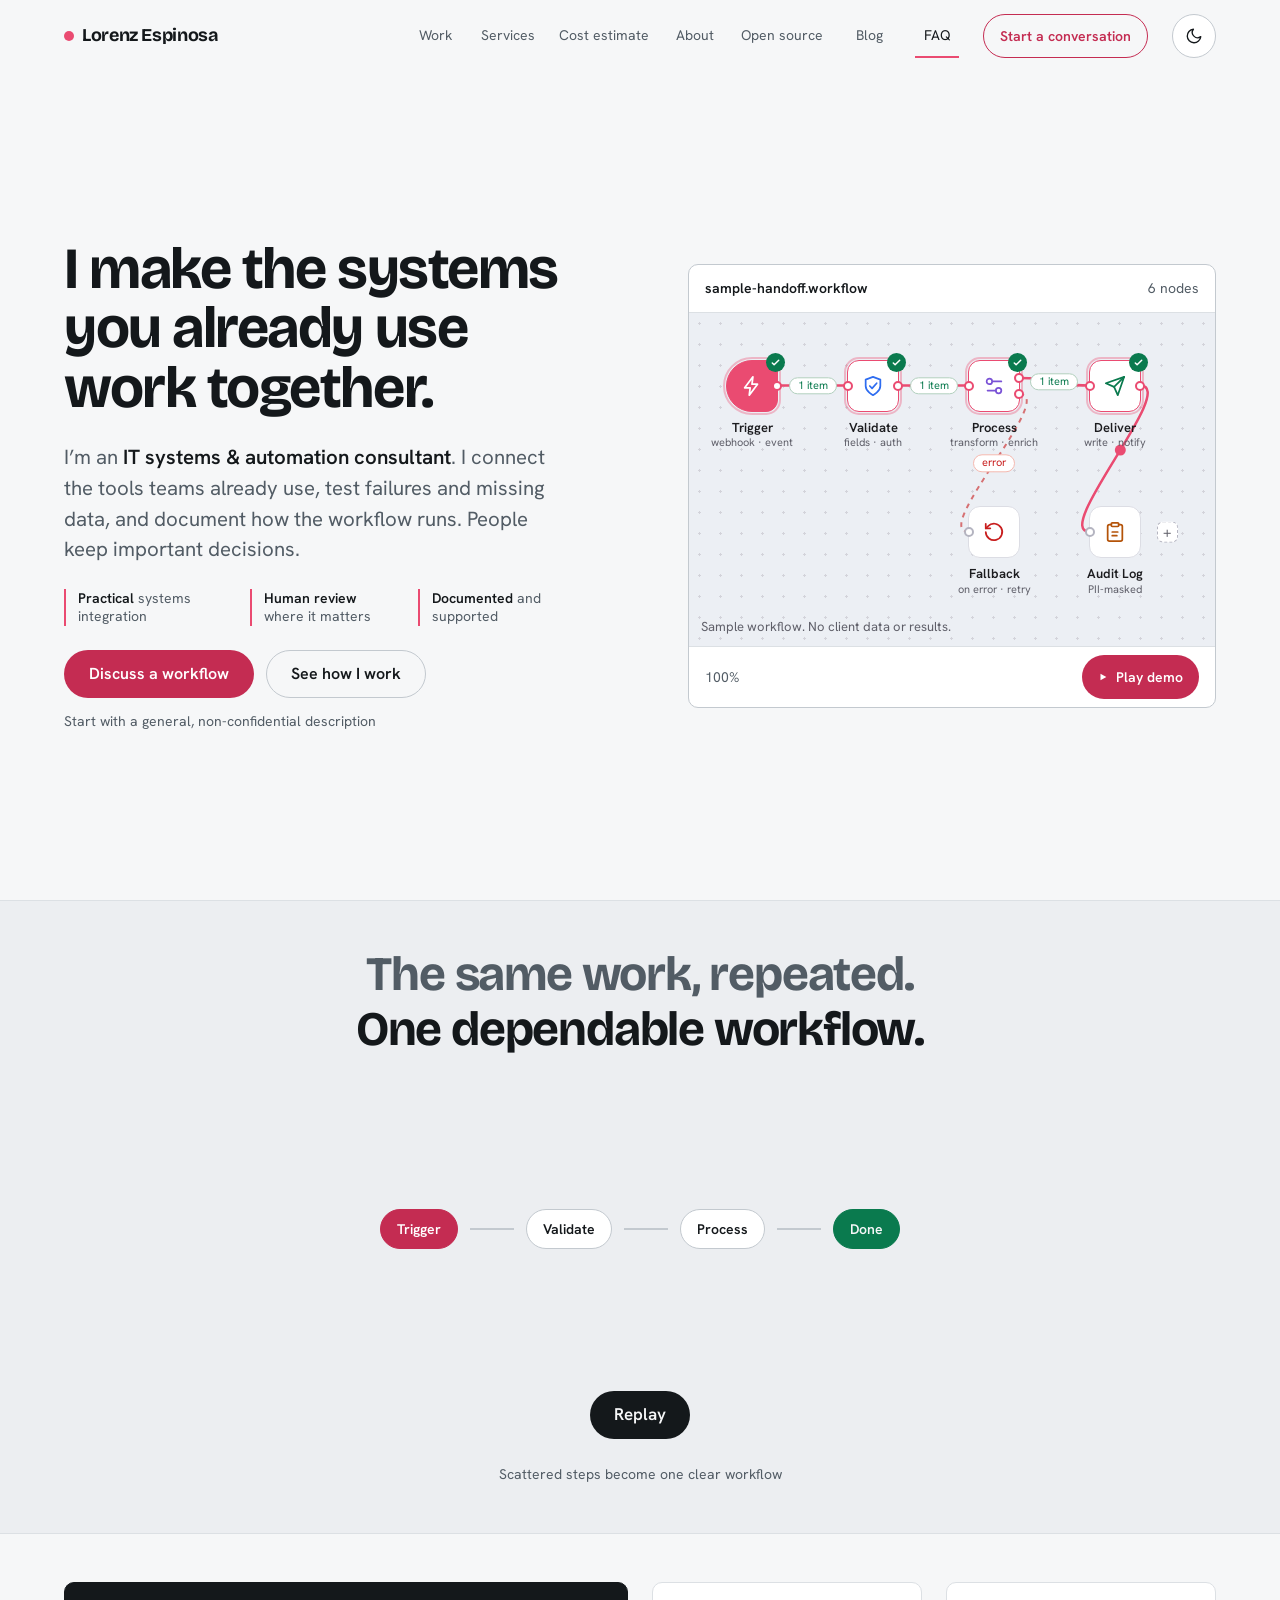
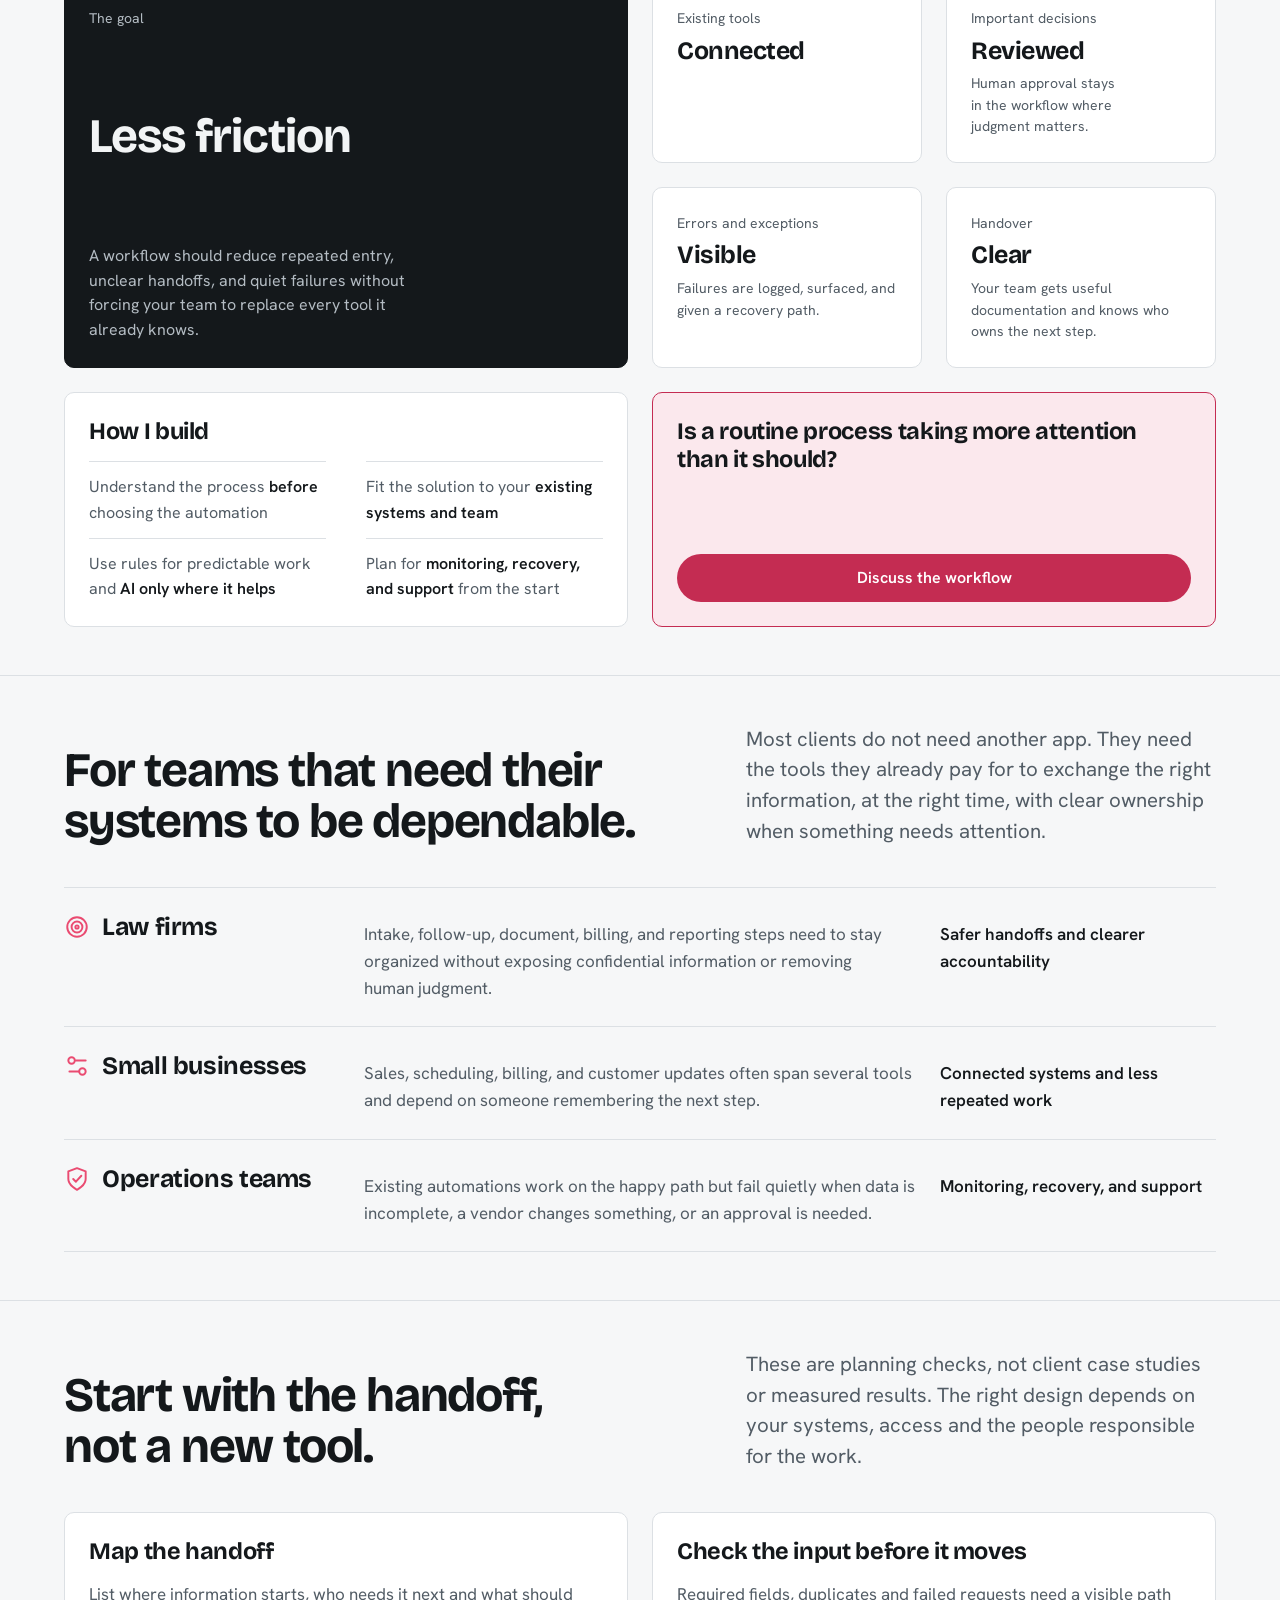
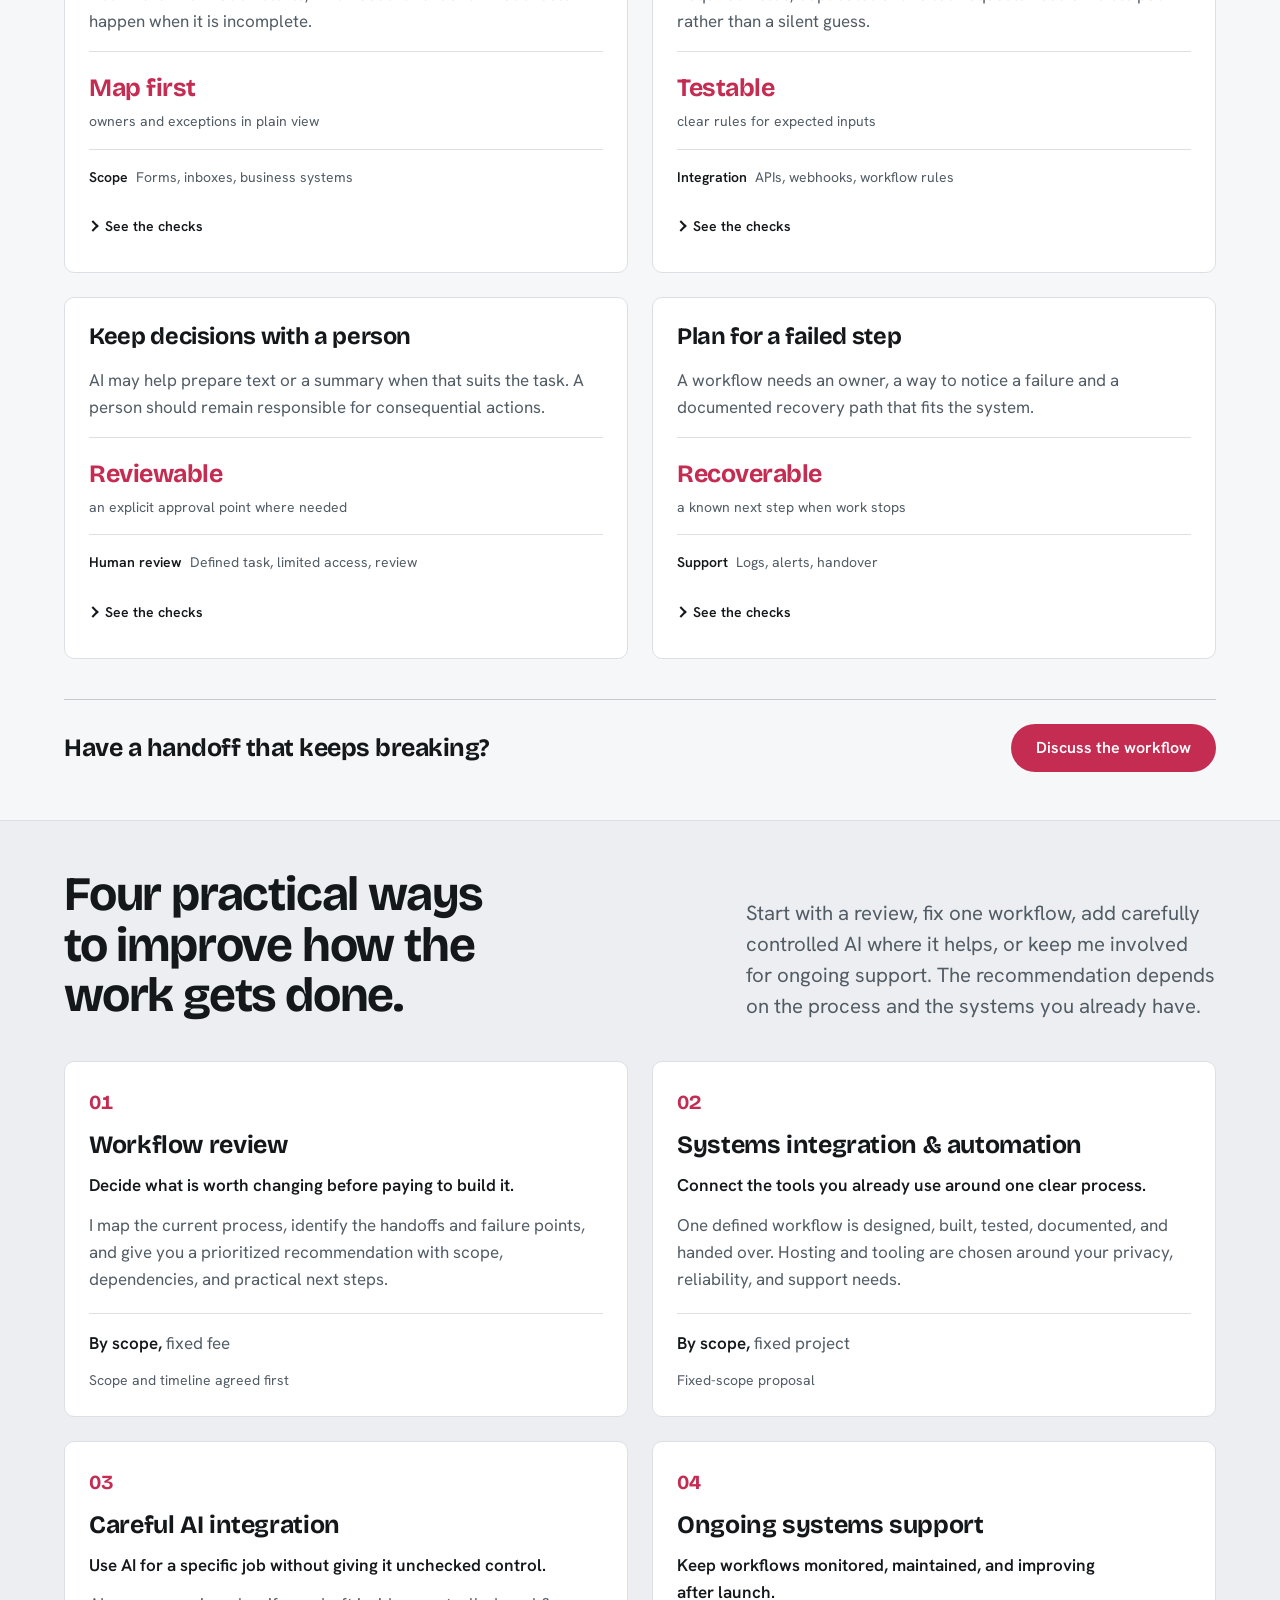
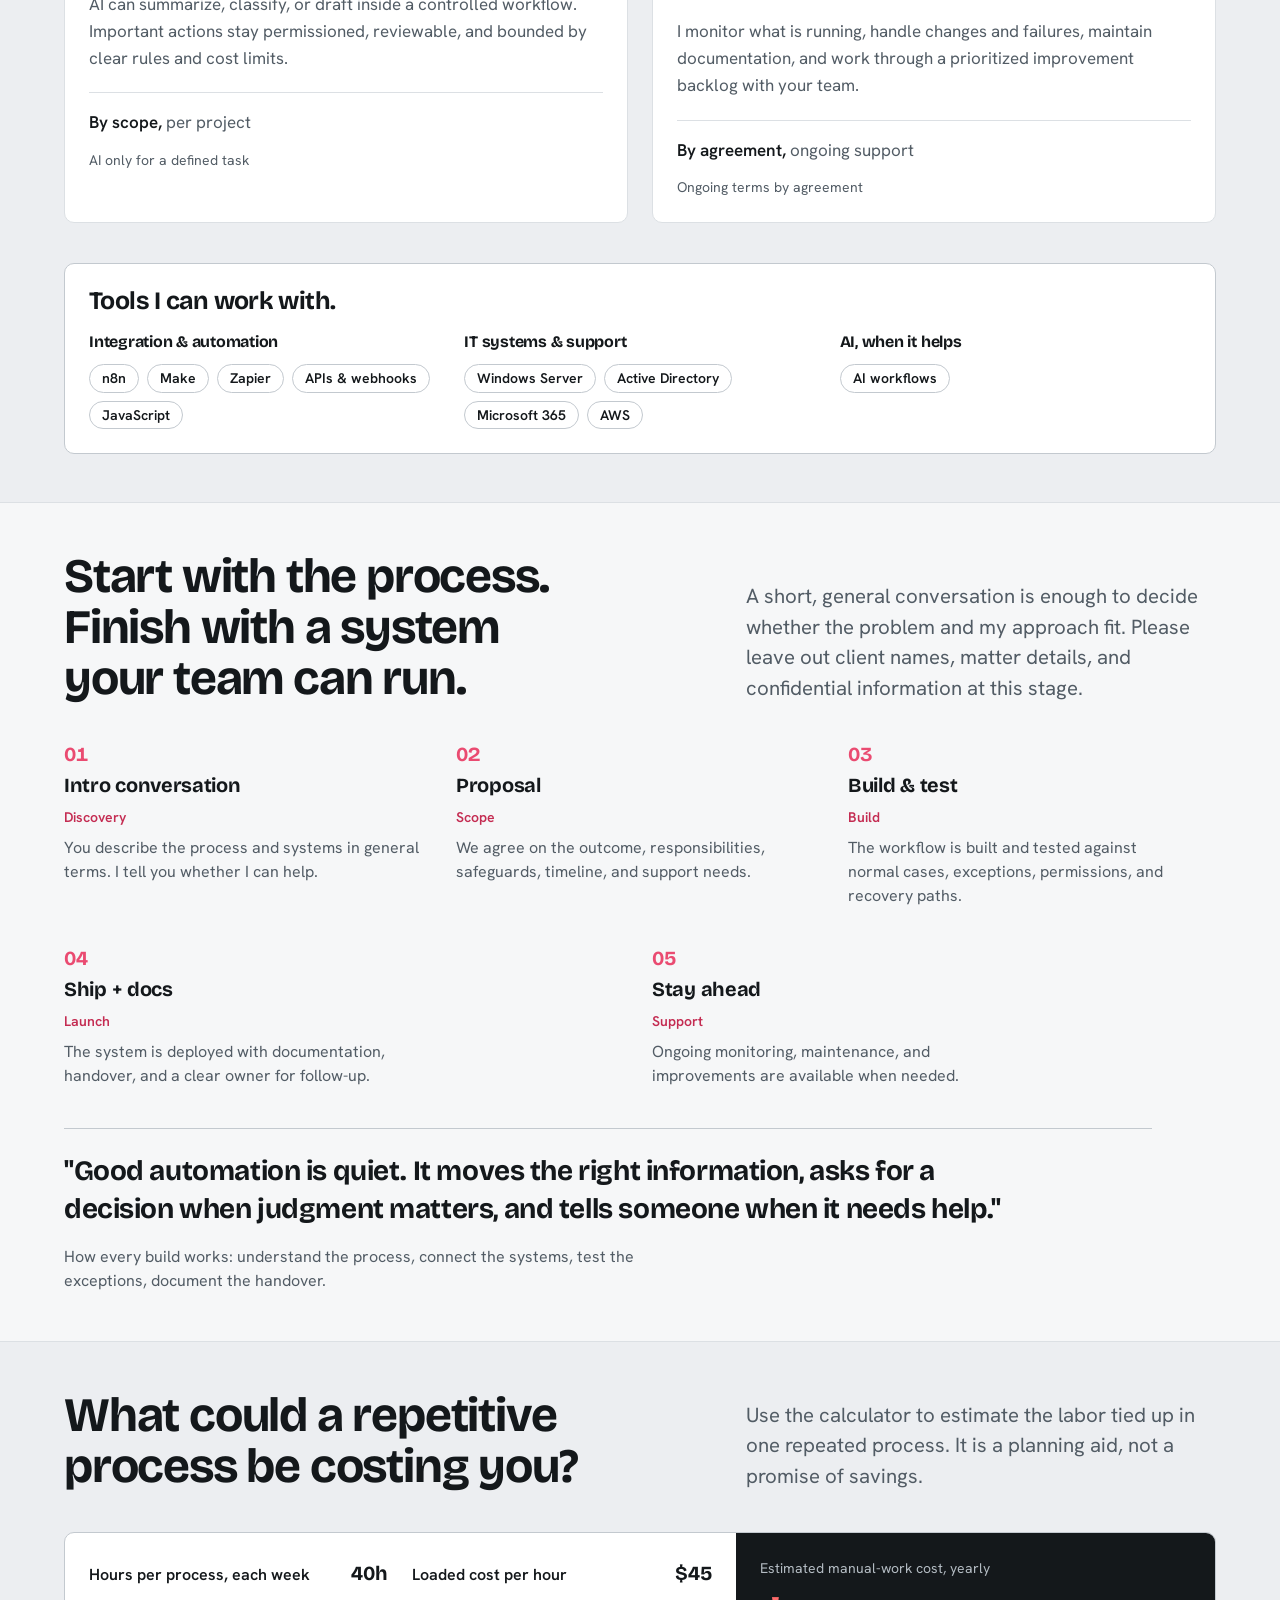
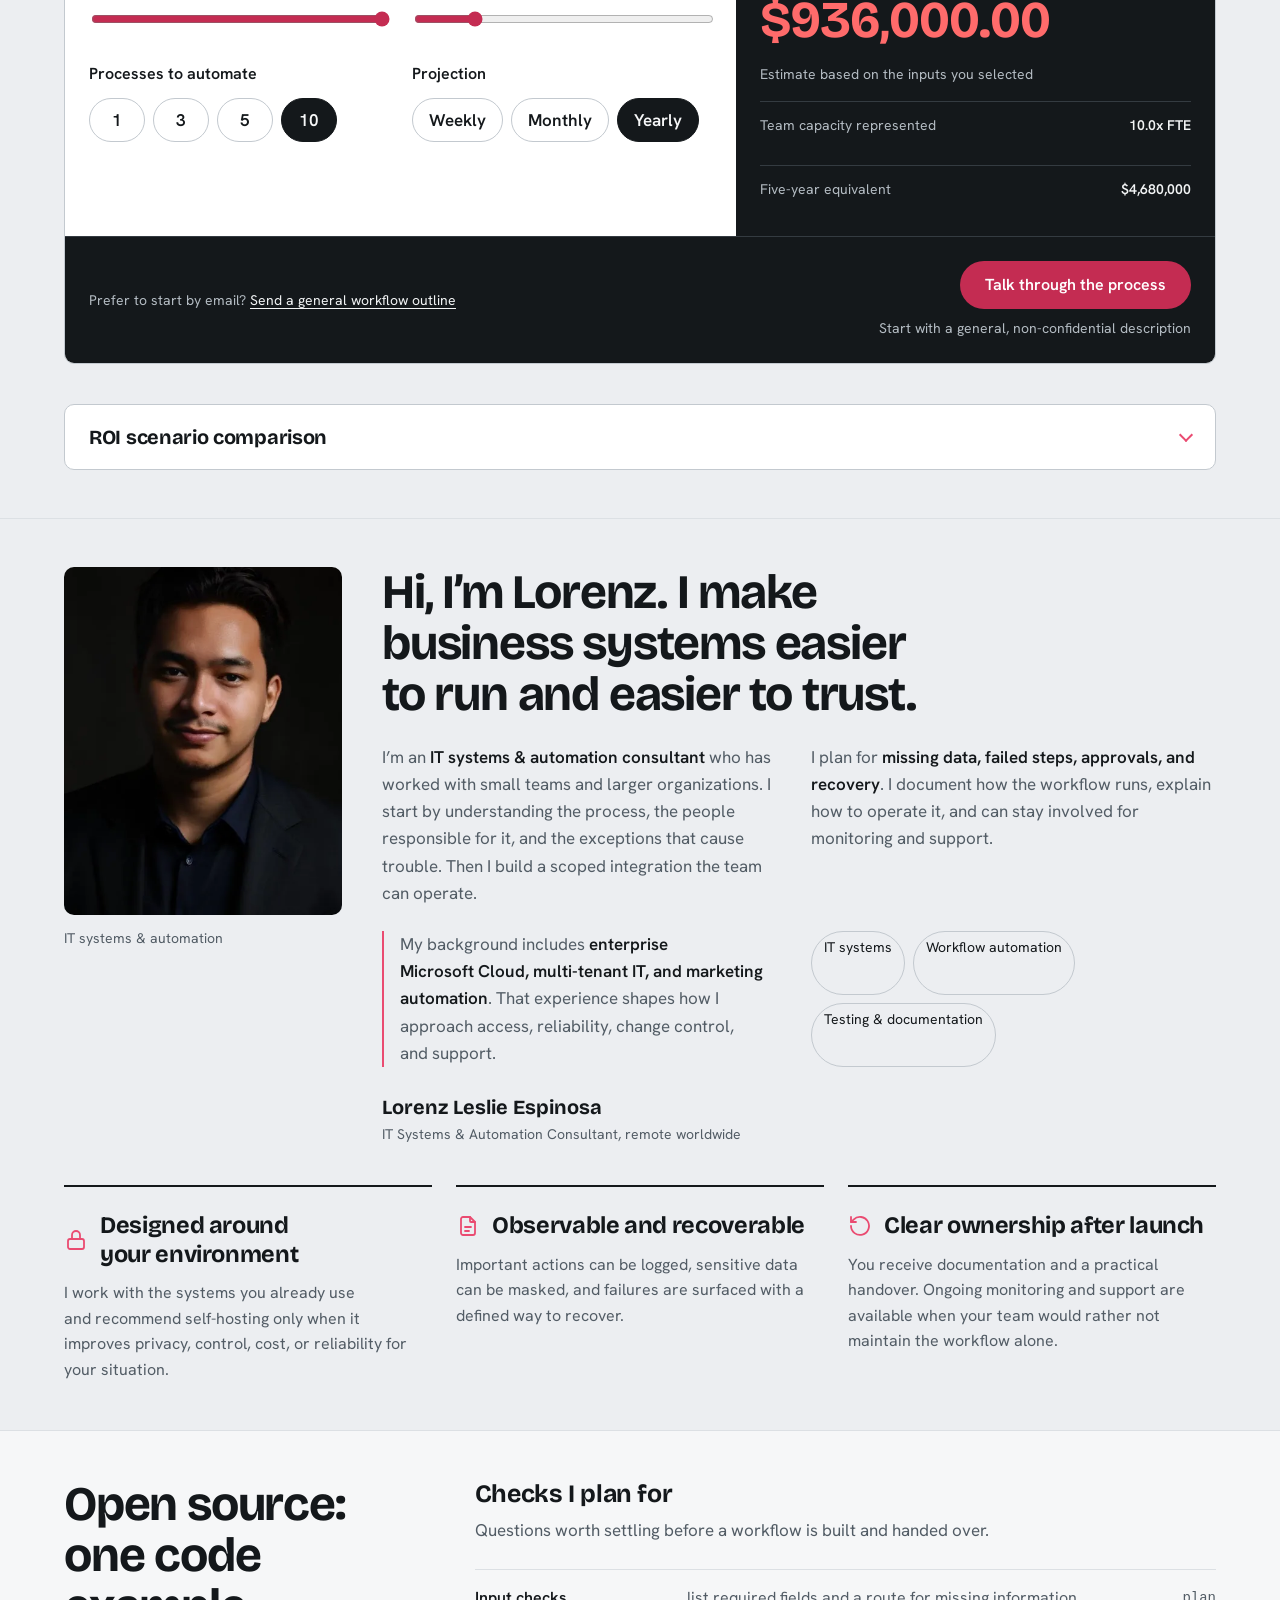
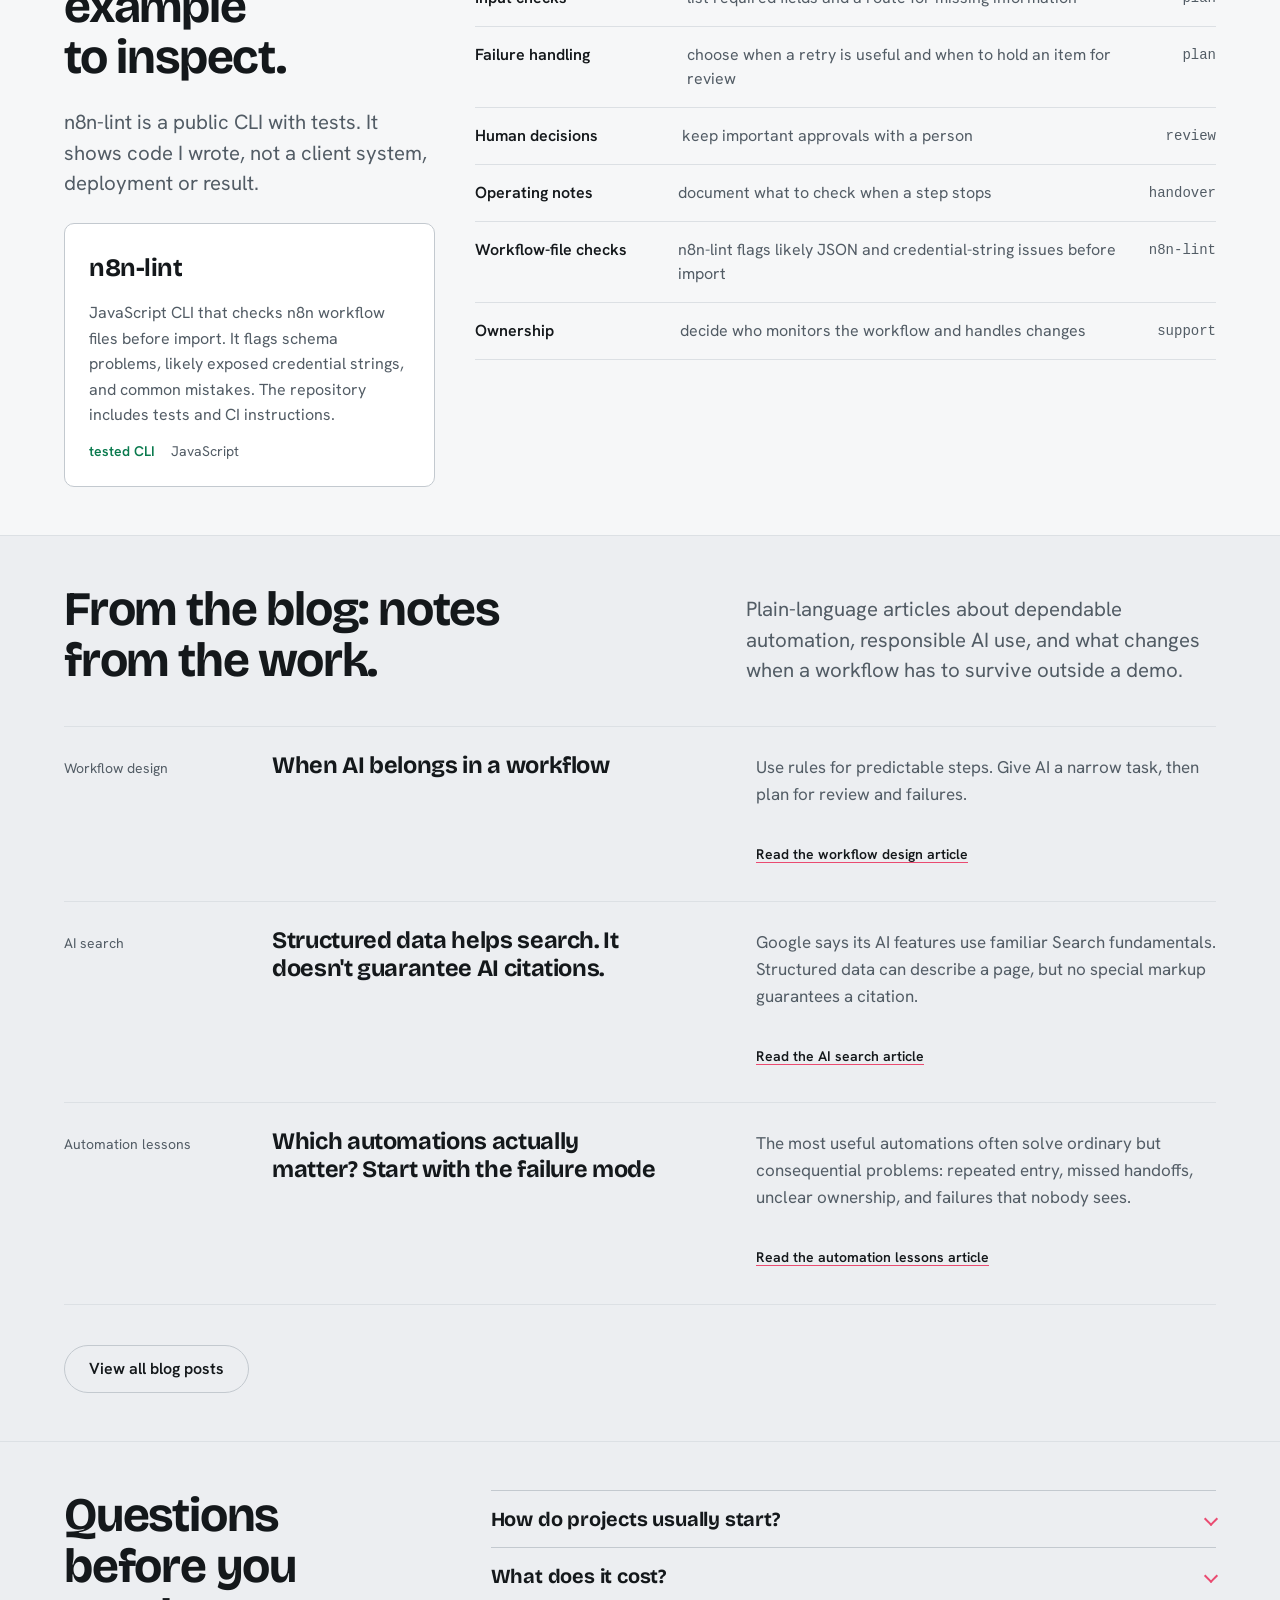
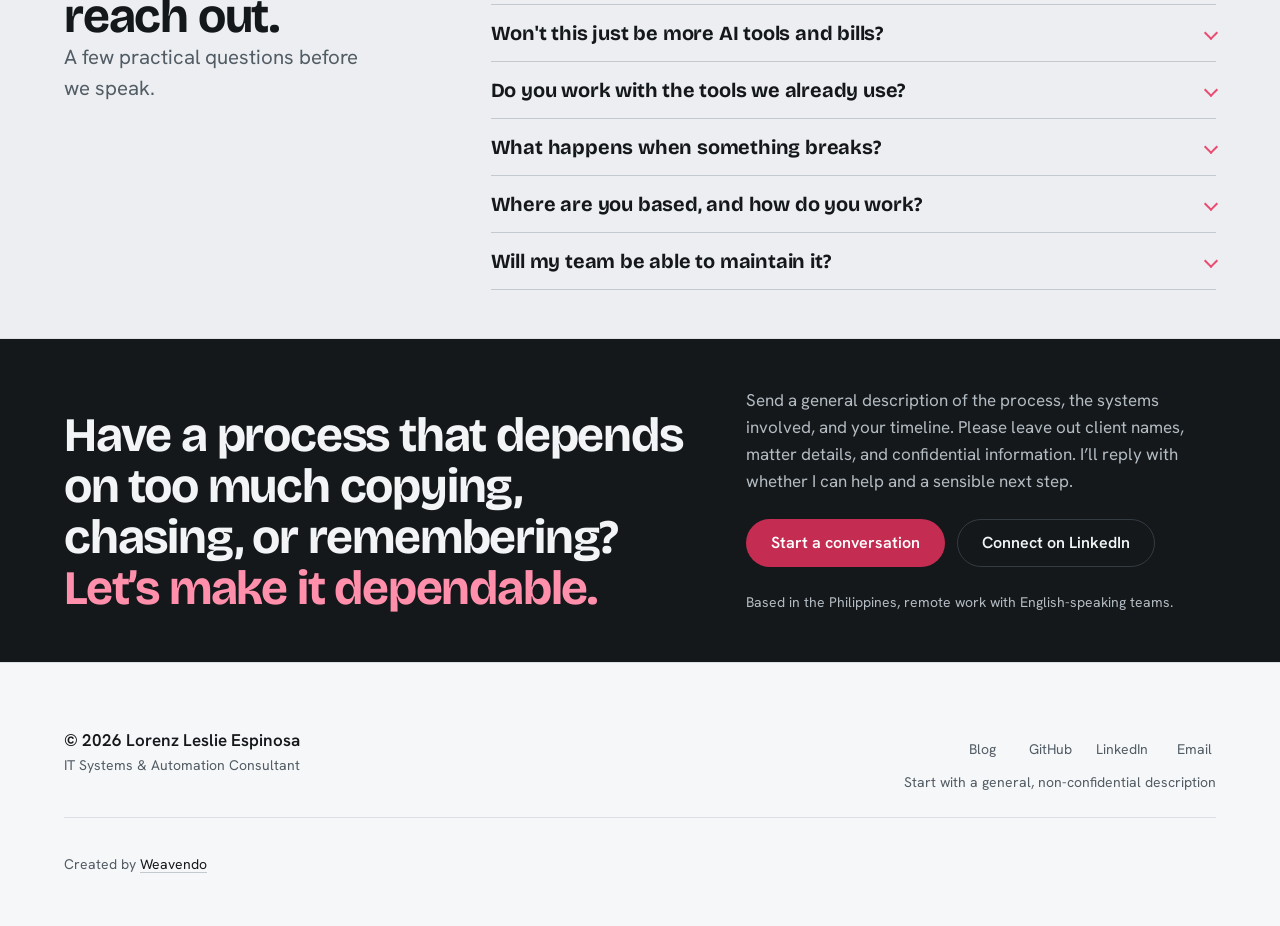
==== commit b2445a75: "Restore the previous version of the site for now" ====
--- a/index.html
+++ b/index.html
@@ -4,7 +4,7 @@
 <meta charset="UTF-8" />
 <meta name="viewport" content="width=device-width, initial-scale=1.0" />
 <meta name="robots" content="index, follow, max-image-preview:large, max-snippet:-1, max-video-preview:-1" />
-<script>/* Pre-paint: theme, the js flag and the once-per-visit build gate. */(function(){var d=document.documentElement;d.classList.add('js');try{var s=localStorage.getItem('theme');var m=window.matchMedia('(prefers-color-scheme:dark)').matches;if(s==='dark'||(!s&&m))d.setAttribute('data-theme','dark');}catch(e){}var n=navigator,c=n.connection||{},mm=window.matchMedia;if(mm&&!mm('(prefers-reduced-motion: reduce)').matches&&!mm('(forced-colors: active)').matches&&!mm('print').matches&&!c.saveData&&!(n.deviceMemory&&n.deviceMemory<=2)&&!(n.hardwareConcurrency&&n.hardwareConcurrency<=2)&&'IntersectionObserver' in window){var b=false;try{b=sessionStorage.getItem('wv-built')==='1';}catch(e){}d.classList.add('wv-motion',b?'wv-return':'wv-loader-pending');if(!b&&!mm('(min-width:105em) and (min-height:43.8125em)').matches)d.classList.add('wv-held');}/* the reader moved (same key test as js/snap.js) */var v=function(e){if(e.type!='keydown'||/^( |Enter|Tab|Page(Up|Down)|Arrow(Up|Down)|Home|End)$/.test(e.key))window.readerMoved=1};['wheel','touchstart','keydown','hashchange'].forEach(function(t){addEventListener(t,v,{passive:true})});/* and following an in-page link by pointer (captured, so no other handler can stop it) */addEventListener('click',function(e){if(e.target.closest&&e.target.closest('a[href^="#"]'))window.readerMoved=1},true);})();</script>
+<script>/* Pre-paint: theme, the js flag and the once-per-visit build gate. */(function(){var d=document.documentElement;d.classList.add('js');try{var s=localStorage.getItem('theme');var m=window.matchMedia('(prefers-color-scheme:dark)').matches;if(s==='dark'||(!s&&m))d.setAttribute('data-theme','dark');}catch(e){}var n=navigator,c=n.connection||{},mm=window.matchMedia;if(mm&&!mm('(prefers-reduced-motion: reduce)').matches&&!mm('(forced-colors: active)').matches&&!mm('print').matches&&!c.saveData&&!(n.deviceMemory&&n.deviceMemory<=2)&&!(n.hardwareConcurrency&&n.hardwareConcurrency<=2)&&'IntersectionObserver' in window){var b=false;try{b=sessionStorage.getItem('wv-built')==='1';}catch(e){}d.classList.add('wv-motion',b?'wv-return':'wv-loader-pending');}})();</script>
 <title>Lorenz Espinosa · IT Systems &amp; Automation Consultant</title>
 <meta name="description" content="I help teams connect the tools they already use, test missing data and failed steps, and keep integrations documented and supported after launch." />
 <meta property="og:title" content="Lorenz Espinosa · IT Systems &amp; Automation Consultant" />
@@ -30,8 +30,10 @@
 <link rel="stylesheet" href="styles/typography.css" />
 <link rel="stylesheet" href="styles/main.css" />
 <link rel="stylesheet" href="styles/layout.css" />
-<link rel="stylesheet" href="styles/home.css" />
+<link rel="stylesheet" href="styles/components.css" />
+<link rel="stylesheet" href="styles/hero.css" />
 <link rel="stylesheet" href="styles/glass.css" />
+<link rel="stylesheet" href="styles/swarm-motion.css" />
 <script type="application/ld+json">
 {
   "@context":"https://schema.org",
@@ -97,7 +99,7 @@
           <a href="mailto:renzespinosa13@gmail.com?subject=Systems%20and%20automation%20inquiry&body=Hi%20Lorenz%2C%0A%0AThe%20process%20I%27d%20like%20to%20improve%3A%0ASystems%2Ftools%20involved%3A%0ATimeline%3A%0A%0APlease%20keep%20this%20initial%20message%20general%20and%20leave%20out%20client%20names%2C%20matter%20details%2C%20or%20confidential%20information.%0A">Contact</a>
         </div>
       </details>
-      <button id="theme-toggle" class="theme-toggle" type="button" aria-label="Switch to dark theme" title="Toggle light/dark theme">
+      <button id="theme-toggle" class="theme-toggle" type="button" aria-label="Switch to dark theme" aria-pressed="false" title="Toggle light/dark theme">
         <svg class="ic-moon" viewBox="0 0 24 24" aria-hidden="true"><path d="M21 12.8A9 9 0 1 1 11.2 3a7 7 0 0 0 9.8 9.8z"/></svg>
         <svg class="ic-sun" viewBox="0 0 24 24" aria-hidden="true"><circle cx="12" cy="12" r="4"/><path d="M12 2v2M12 20v2M4.9 4.9l1.4 1.4M17.7 17.7l1.4 1.4M2 12h2M20 12h2M4.9 19.1l1.4-1.4M17.7 6.3l1.4-1.4"/></svg>
       </button>
@@ -106,7 +108,7 @@
 </nav>
 
 <main id="main" tabindex="-1">
-<header class="hero" id="top" data-snap>
+<header class="hero" id="top">
   <div class="wrap hero-inner">
     <div class="hero-copy">
       <div class="lead-head" data-build="hero">
@@ -154,7 +156,7 @@
   </div>
 </header>
 
-<section id="flow" data-snap class="scrolly" aria-label="From scattered manual work to one dependable workflow">
+<section id="flow" class="scrolly" aria-label="From scattered manual work to one dependable workflow">
   <div class="scrolly-stage">
     <h2 class="scrolly-head">
       <span class="flip-before">The same work, repeated.</span>
@@ -221,7 +223,7 @@
   </div>
 </section>
 
-<section id="proof" data-snap class="sec" aria-labelledby="proof-h">
+<section id="proof" class="sec" aria-labelledby="proof-h">
   <div class="wrap">
     <div>
     <h2 id="proof-h" class="sr-only">What a dependable workflow includes</h2>
@@ -252,32 +254,7 @@
       </article>
       </div>
     </div>
-  </div>
-</section>
-
-<section id="who" data-snap class="sec" aria-labelledby="who-h">
-  <div class="wrap">
-    <div class="sec-head" data-build="who-head">
-      <h2 id="who-h">For teams that need their systems to be dependable.</h2>
-      <p class="sec-lede" data-build-op="place" data-build-whole>Most clients do not need another app. They need the tools they already pay for to exchange the right information, at the right time, with clear ownership when something needs attention.</p>
-    </div>
-    <div class="persona-list" data-build="who">
-      <div class="persona" data-build-op="place">
-        <h3><svg class="pic" viewBox="0 0 24 24" aria-hidden="true"><circle cx="12" cy="12" r="9"/><circle cx="12" cy="12" r="5"/><circle cx="12" cy="12" r="1.5"/></svg>Law firms</h3>
-        <p class="quote" data-build-op="place" data-build-whole>Intake, follow-up, document, billing, and reporting steps need to stay organized without exposing confidential information or removing human judgment.</p>
-        <p class="out">Safer handoffs and clearer accountability</p>
-      </div>
-      <div class="persona" data-build-op="place">
-        <h3><svg class="pic" viewBox="0 0 24 24" aria-hidden="true"><path d="M20 7h-9"/><path d="M14 17H5"/><circle cx="17" cy="17" r="3"/><circle cx="7" cy="7" r="3"/></svg>Small businesses</h3>
-        <p class="quote" data-build-op="place" data-build-whole>Sales, scheduling, billing, and customer updates often span several tools and depend on someone remembering the next step.</p>
-        <p class="out">Connected systems and less repeated work</p>
-      </div>
-      <div class="persona" data-build-op="place">
-        <h3><svg class="pic" viewBox="0 0 24 24" aria-hidden="true"><path d="M12 22s8-4 8-10V5l-8-3-8 3v7c0 6 8 10 8 10z"/><path d="m8.5 12 2.5 2.5L16 9"/></svg>Operations teams</h3>
-        <p class="quote" data-build-op="place" data-build-whole>Existing automations work on the happy path but fail quietly when data is incomplete, a vendor changes something, or an approval is needed.</p>
-        <p class="out">Monitoring, recovery, and support</p>
-      </div>
-    </div>
+    <div>
     <div class="bento bento--b" data-build="proof-b">
       <article class="tile tile--beliefs" data-build-op="place">
         <h3 class="tile-head">How I build</h3>
@@ -293,18 +270,42 @@
         <a class="btn btn-primary" href="mailto:renzespinosa13@gmail.com?subject=Systems%20and%20automation%20inquiry&body=Hi%20Lorenz%2C%0A%0AThe%20process%20I%27d%20like%20to%20improve%3A%0ASystems%2Ftools%20involved%3A%0ATimeline%3A%0A%0APlease%20keep%20this%20initial%20message%20general%20and%20leave%20out%20client%20names%2C%20matter%20details%2C%20or%20confidential%20information.%0A">Discuss the workflow</a>
       </article>
     </div>
-  </div>
-</section>
-
-<section id="work" data-snap class="sec" aria-labelledby="work-h">
-  <div class="wrap">
+    </div>
+  </div>
+</section>
+
+<section id="who" class="sec" aria-labelledby="who-h">
+  <div class="wrap">
+    <div class="sec-head" data-build="who-head">
+      <h2 id="who-h">For teams that need their systems to be dependable.</h2>
+      <p class="sec-lede" data-build-op="place" data-build-whole>Most clients do not need another app. They need the tools they already pay for to exchange the right information, at the right time, with clear ownership when something needs attention.</p>
+    </div>
+    <div class="persona-list" data-build="who">
+      <div class="persona" data-build-op="place">
+        <h3><svg class="pic" viewBox="0 0 24 24" aria-hidden="true"><circle cx="12" cy="12" r="9"/><circle cx="12" cy="12" r="5"/><circle cx="12" cy="12" r="1.5"/></svg>Law firms</h3>
+        <p class="quote" data-build-op="place" data-build-whole>Intake, follow-up, document, billing, and reporting steps need to stay organized without exposing confidential information or removing human judgment.</p>
+        <p class="out">Safer handoffs and clearer accountability</p>
+      </div>
+      <div class="persona" data-build-op="place">
+        <h3><svg class="pic" viewBox="0 0 24 24" aria-hidden="true"><path d="M20 7h-9"/><path d="M14 17H5"/><circle cx="17" cy="17" r="3"/><circle cx="7" cy="7" r="3"/></svg>Small businesses</h3>
+        <p class="quote" data-build-op="place" data-build-whole>Sales, scheduling, billing, and customer updates often span several tools and depend on someone remembering the next step.</p>
+        <p class="out">Connected systems and less repeated work</p>
+      </div>
+      <div class="persona" data-build-op="place">
+        <h3><svg class="pic" viewBox="0 0 24 24" aria-hidden="true"><path d="M12 22s8-4 8-10V5l-8-3-8 3v7c0 6 8 10 8 10z"/><path d="m8.5 12 2.5 2.5L16 9"/></svg>Operations teams</h3>
+        <p class="quote" data-build-op="place" data-build-whole>Existing automations work on the happy path but fail quietly when data is incomplete, a vendor changes something, or an approval is needed.</p>
+        <p class="out">Monitoring, recovery, and support</p>
+      </div>
+    </div>
+  </div>
+</section>
+
+<section id="work" class="sec" aria-labelledby="work-h">
+  <div class="wrap">
+    <div>
     <div class="sec-head" data-build="work-head">
       <h2 id="work-h">Start with the handoff, not a new tool.</h2>
       <p class="sec-lede" data-build-op="place" data-build-whole>These are planning checks, not client case studies or measured results. The right design depends on your systems, access and the people responsible for the work.</p>
-      <div class="cta-band">
-        <p>Have a handoff that keeps breaking?</p>
-        <a class="btn btn-primary" href="mailto:renzespinosa13@gmail.com?subject=Systems%20and%20automation%20inquiry&body=Hi%20Lorenz%2C%0A%0AThe%20process%20I%27d%20like%20to%20improve%3A%0ASystems%2Ftools%20involved%3A%0ATimeline%3A%0A%0APlease%20keep%20this%20initial%20message%20general%20and%20leave%20out%20client%20names%2C%20matter%20details%2C%20or%20confidential%20information.%0A" data-build-op="draw">Discuss the workflow</a>
-      </div>
     </div>
     <div class="work-grid" data-build="work">
       <div class="work" data-build-op="place">
@@ -331,6 +332,10 @@
           <div class="bar-row"><span class="lab">Plan</span><p>Keep a review route for records that cannot be handled safely by a rule.</p></div>
         </details>
       </div>
+      </div>
+    </div>
+    <div>
+    <div class="work-grid work-grid--b" data-build="work-b">
       <div class="work" data-build-op="place">
         <h3>Keep decisions with a person</h3>
         <p data-build-op="place" data-build-whole>AI may help prepare text or a summary when that suits the task. A person should remain responsible for consequential actions.</p>
@@ -356,11 +361,17 @@
         </details>
       </div>
     </div>
-  </div>
-</section>
-
-<section id="services" data-snap class="sec sec--paper2" aria-labelledby="svc-h">
-  <div class="wrap">
+    <div class="cta-band" data-build="work-cta">
+      <p>Have a handoff that keeps breaking?</p>
+      <a class="btn btn-primary" href="mailto:renzespinosa13@gmail.com?subject=Systems%20and%20automation%20inquiry&body=Hi%20Lorenz%2C%0A%0AThe%20process%20I%27d%20like%20to%20improve%3A%0ASystems%2Ftools%20involved%3A%0ATimeline%3A%0A%0APlease%20keep%20this%20initial%20message%20general%20and%20leave%20out%20client%20names%2C%20matter%20details%2C%20or%20confidential%20information.%0A" data-build-op="draw">Discuss the workflow</a>
+    </div>
+    </div>
+  </div>
+</section>
+
+<section id="services" class="sec sec--paper2" aria-labelledby="svc-h">
+  <div class="wrap">
+    <div>
     <div class="sec-head" data-build="services-head">
       <h2 id="svc-h">Four practical ways to improve how the work gets done.</h2>
       <p class="sec-lede" data-build-op="place" data-build-whole>Start with a review, fix one workflow, add carefully controlled AI where it helps, or keep me involved for ongoing support. The recommendation depends on the process and the systems you already have.</p>
@@ -382,6 +393,10 @@
         <p class="price">By scope, <span>fixed project</span></p>
         <p class="tag">Fixed-scope proposal</p>
       </div>
+      </div>
+    </div>
+    <div>
+    <div class="svc-grid svc-grid--b" data-build="services-b">
       <div class="card" data-build-op="place">
         <span class="num">03</span>
         <h3>Careful AI integration</h3>
@@ -399,10 +414,30 @@
         <p class="tag">Ongoing terms by agreement</p>
       </div>
     </div>
-  </div>
-</section>
-
-<section id="process" data-snap class="sec" aria-labelledby="process-h">
+    </div>
+    <div data-build="stack">
+    <div class="stack-wrap">
+    <div data-build="stack-head"><h2 id="stack-h">Tools I can work with.</h2></div>
+    <div class="stack-grid">
+      <div class="stk-col">
+        <h3>Integration &amp; automation</h3>
+        <ul class="chips"><li>n8n</li><li>Make</li><li>Zapier</li><li>APIs &amp; webhooks</li><li>JavaScript</li></ul>
+      </div>
+      <div class="stk-col">
+        <h3>IT systems &amp; support</h3>
+        <ul class="chips"><li>Windows Server</li><li>Active Directory</li><li>Microsoft 365</li><li>AWS</li></ul>
+      </div>
+      <div class="stk-col">
+        <h3>AI, when it helps</h3>
+        <ul class="chips"><li>AI workflows</li></ul>
+      </div>
+    </div>
+    </div>
+    </div>
+  </div>
+</section>
+
+<section id="process" class="sec" aria-labelledby="process-h">
   <div class="wrap">
     <div class="sec-head" data-build="process-head">
       <h2 id="process-h">Start with the process. Finish with a system your team can run.</h2>
@@ -417,38 +452,17 @@
       <li class="step" data-build-op="place"><h3>Stay ahead</h3><p class="k">Support</p><p>Ongoing monitoring, maintenance, and improvements are available when needed.</p></li>
     </ol>
     </div>
-    <div class="process-foot">
-      <div data-build="pattern">
-      <figure class="pattern build-principle">
-        <blockquote class="q" data-build-op="type">"Good automation is quiet. It moves the right information, asks for a decision when judgment matters, and tells someone when it needs help."</blockquote>
-        <figcaption class="by">How every build works: understand the process, connect the systems, test the exceptions, document the handover.</figcaption>
-      </figure>
-      </div>
-      <div data-build="stack">
-      <div class="stack-wrap">
-      <div data-build="stack-head"><h3 id="stack-h">Tools I can work with.</h3></div>
-      <div class="stack-grid">
-        <div class="stk-col">
-          <h4>Integration &amp; automation</h4>
-          <ul class="chips"><li>n8n</li><li>Make</li><li>Zapier</li><li>APIs &amp; webhooks</li><li>JavaScript</li></ul>
-        </div>
-        <div class="stk-col">
-          <h4>IT systems &amp; support</h4>
-          <ul class="chips"><li>Windows Server</li><li>Active Directory</li><li>Microsoft 365</li><li>AWS</li></ul>
-        </div>
-        <div class="stk-col">
-          <h4>AI, when it helps</h4>
-          <ul class="chips"><li>AI workflows</li></ul>
-        </div>
-      </div>
-      </div>
-      </div>
-    </div>
-  </div>
-</section>
-
-
-<section id="roi" data-snap class="sec sec--paper2" aria-labelledby="roi-h">
+    <div data-build="pattern">
+    <figure class="pattern build-principle">
+      <blockquote class="q" data-build-op="type">"Good automation is quiet. It moves the right information, asks for a decision when judgment matters, and tells someone when it needs help."</blockquote>
+      <figcaption class="by">How every build works: understand the process, connect the systems, test the exceptions, document the handover.</figcaption>
+    </figure>
+    </div>
+  </div>
+</section>
+
+
+<section id="roi" class="sec sec--paper2" aria-labelledby="roi-h">
   <div class="wrap">
     <div>
     <div class="sec-head" data-build="roi-head">
@@ -550,7 +564,7 @@
   </div>
 </section>
 
-<section id="about" data-snap class="sec sec--paper2" aria-labelledby="about-h">
+<section id="about" class="sec sec--paper2" aria-labelledby="about-h">
   <div class="wrap">
     <div>
     <div class="about-grid" data-build="about">
@@ -591,7 +605,7 @@
   </div>
 </section>
 
-<section id="opensource" data-snap class="sec" aria-labelledby="os-h">
+<section id="opensource" class="sec" aria-labelledby="os-h">
   <div class="wrap os-grid">
     <div class="os-intro" data-build="opensource">
       <h2 id="os-h">Open source: one code example to inspect.</h2>
@@ -619,7 +633,7 @@
   </div>
 </section>
 
-<section id="blog" data-snap class="sec sec--paper2" aria-labelledby="blog-h">
+<section id="blog" class="sec sec--paper2" aria-labelledby="blog-h">
   <div class="wrap">
     <div class="sec-head" data-build="blog-head">
       <h2 id="blog-h">From the blog: notes from the work.</h2>
@@ -649,7 +663,7 @@
   </div>
 </section>
 
-<section id="faq" data-snap class="sec sec--paper2" aria-labelledby="faq-h">
+<section id="faq" class="sec sec--paper2" aria-labelledby="faq-h">
   <div class="wrap faq-layout">
     <div class="sec-head" data-build="faq-head">
       <h2 id="faq-h">Questions before you reach out.</h2>
--- a/styles/typography.css
+++ b/styles/typography.css
@@ -1,9 +1,9 @@
-/* metric-matched fallbacks: the font swap does not move the layout */
+/* Metric-matched fallbacks, so the swap to the web fonts does not move the layout (widths measured against the web fonts: Bricolage 700 is 95.2% of Arial Bold, Hanken 400 matches Arial). */
 @font-face{
   font-family:'Bricolage Fallback';
   src:local('Arial Bold'),local('Arial');
   font-weight:700;
-  size-adjust:97%;
+  size-adjust:95.2%;
   ascent-override:100%;
   descent-override:25%;
   line-gap-override:0%;
--- a/styles/main.css
+++ b/styles/main.css
@@ -26,12 +26,12 @@
 #progress.progress-x{width:100%;transform:scaleX(0);transform-origin:0 50%}
 
 /* ---------- nav ---------- */
-.site-nav{position:sticky;top:0;z-index:var(--z-sticky-nav);min-height:var(--nav-h);background:var(--color-nav);border-bottom:1px solid transparent;container-type:inline-size}
+.site-nav{position:sticky;top:0;z-index:var(--z-sticky-nav);height:var(--nav-h);background:var(--color-nav);border-bottom:1px solid transparent}
 .site-nav.scrolled{border-bottom-color:var(--color-rule)}
-.nav-in{max-width:var(--container);min-height:calc(var(--nav-h) - 1px);margin:0 auto;padding:0 var(--gutter);display:flex;flex-wrap:wrap;align-items:center;justify-content:space-between;gap:var(--space-lg)}
+.nav-in{max-width:var(--container);height:100%;margin:0 auto;padding:0 var(--gutter);display:flex;align-items:center;justify-content:space-between;gap:var(--space-lg)}
 .brand{display:inline-flex;align-items:center;gap:var(--space-xs);font-family:var(--font-display);font-weight:var(--display-weight);font-size:1.125rem;letter-spacing:-.02em;text-decoration:none;white-space:nowrap;min-height:44px}
 .brand .dot{width:10px;height:10px;border-radius:50%;background:var(--color-mark)}
-.nav-links{display:flex;flex-wrap:wrap;justify-content:flex-end;align-items:center;gap:var(--space-lg);margin-left:auto}
+.nav-links{display:flex;align-items:center;gap:var(--space-lg)}
 .nav-links>a:not(.nav-cta){position:relative;display:inline-flex;align-items:center;justify-content:center;min-width:44px;min-height:44px;font-size:var(--text-sm);color:var(--color-muted);text-decoration:none;white-space:nowrap;padding:var(--space-xs) 0}
 .nav-links>a:not(.nav-cta):hover,.nav-links>a[aria-current="page"]{color:var(--color-ink)}
 .nav-links>a.active{color:var(--color-ink)}
@@ -58,16 +58,11 @@
   .mobile-nav{display:block}
 }
 @media (max-width:30rem){ .nav-links>.nav-cta{display:none} }
-@container (width<=calc(26rem - 56px)){
-  .nav-in{padding:0 var(--space-md);row-gap:0}
+@media (max-width:22.5rem){
+  .nav-in{padding:0 var(--space-md);flex-wrap:wrap;align-content:center;row-gap:0}
   .brand{font-size:1rem}
   .mobile-nav-panel{position:fixed;left:var(--gutter);right:var(--gutter);top:calc(var(--nav-h) + var(--space-xs));min-width:0;max-height:calc(100svh - var(--nav-h) - 2 * var(--space-xs))}
 }
-@supports not (container-type:inline-size){ @media (max-width:22.5rem){
-  .nav-in{padding:0 var(--space-md);row-gap:0}
-  .brand{font-size:1rem}
-  .mobile-nav-panel{position:fixed;left:var(--gutter);right:var(--gutter);top:calc(var(--nav-h) + var(--space-xs));min-width:0;max-height:calc(100svh - var(--nav-h) - 2 * var(--space-xs))}
-} }
 @media (max-width:40rem){
   .nav-cta-full{display:none}
   .nav-cta-short{display:inline}
@@ -120,4 +115,4 @@
 .credit{grid-column:1 / -1;padding-top:var(--space-lg);border-top:1px solid var(--color-rule);font-size:var(--text-sm);color:var(--color-muted)}
 .credit a{display:inline-flex;align-items:center;min-width:44px;min-height:44px;color:var(--color-ink);text-decoration:underline;text-decoration-color:var(--color-rule-strong)}
 .credit a:hover{text-decoration-color:var(--color-ink)}
-@media (max-width:40rem){ .foot-in{grid-template-columns:minmax(0,1fr)} .foot-contact{justify-items:start} .btn{white-space:normal;text-align:center;line-height:1.2;padding-block:var(--space-xs)} h1,h2,h3,h4{overflow-wrap:anywhere} }
+@media (max-width:40rem){ .foot-in{grid-template-columns:minmax(0,1fr)} .foot-contact{justify-items:start} }
--- a/styles/layout.css
+++ b/styles/layout.css
@@ -8,7 +8,7 @@
 .about-bio>h2,.about-bio>.sig{grid-column:1 / -1}
 .trust-cards{display:grid;grid-template-columns:repeat(3,minmax(0,1fr));gap:var(--gap-columns);margin-top:var(--space-xl)}
 .work-grid{display:grid;grid-template-columns:repeat(2,minmax(0,1fr));gap:var(--gap-columns)}
-.bento--b{margin-top:var(--gap-columns)}
+.bento--b,.work-grid--b,.svc-grid--b{margin-top:var(--gap-columns)}
 .post-rows{display:grid;border-top:1px solid var(--color-rule)}
 .os-grid{display:grid;grid-template-columns:minmax(0,4fr) minmax(0,8fr);gap:var(--space-xl);align-items:start}
 .svc-grid{display:grid;grid-template-columns:repeat(2,minmax(0,1fr));gap:var(--gap-columns)}
@@ -16,23 +16,20 @@
 .step{grid-column:span 2}
 .step:nth-child(n+4){grid-column:span 3}
 .stack-wrap{display:grid;grid-template-columns:minmax(0,1fr);gap:var(--space-md);align-items:start;margin-top:var(--space-xl);padding:var(--space-lg);border:1px solid var(--color-rule-strong);border-radius:var(--radius-card);background:var(--color-surface)}
-.stack-wrap #stack-h{font-size:var(--text-xl);line-height:1.06;letter-spacing:var(--tracking-display);max-width:none}
+.stack-wrap h2{font-size:var(--text-xl);max-width:none}
 .stack-grid{display:grid;grid-template-columns:repeat(3,minmax(0,1fr));gap:var(--space-lg);align-items:start}
 .faq-layout{display:grid;grid-template-columns:minmax(0,4fr) minmax(0,8fr);gap:var(--space-2xl);align-items:start}
 
-@media (min-width:90rem),(min-width:68.8125em) and (min-height:35em){
+@media (min-width:90rem){
   main:has(#flow){display:grid;grid-template-columns:minmax(0,5fr) minmax(0,7fr);align-items:start}
   main:has(#flow)>header,main:has(#flow)>section{grid-column:1 / -1}
   main:has(#flow)>#flow{grid-column:1;grid-row:2}
   main:has(#flow)>#proof{grid-column:2;grid-row:2}
   #flow .frame-pipe .pwire{display:none}
+  #proof .tile--beliefs,#proof .tile--cta{grid-column:span 2}
 }
 @media (min-width:1101px){
   .final>.wrap{display:grid;grid-template-columns:minmax(0,7fr) minmax(0,5fr);column-gap:var(--space-2xl);align-items:end}
-}
-/* the note clear of the crew card */
-@media (min-width:1101px) and (max-width:1259.98px) and (min-height:43.8125em) and (max-height:46.875em){
-  .final>.wrap{grid-template-columns:minmax(0,1fr) minmax(0,1fr)}
 }
 @media (max-width:68.75rem){
   .bento{grid-template-columns:repeat(2,minmax(0,1fr))}
--- a/styles/components.css
+++ b/styles/components.css
@@ -0,0 +1,220 @@
+/* Homepage sections, in reading order. */
+
+/* proof: one feature tile, four facts, the build beliefs and the ask */
+.tile{display:grid;align-content:start;gap:var(--space-xs);padding:var(--space-lg);border:1px solid var(--color-rule);border-radius:var(--radius-card);background:var(--color-surface);color:var(--color-ink)}
+.tile-label{font-size:var(--text-sm);color:var(--color-muted)}
+.tile-metric{font-family:var(--font-display);font-weight:var(--display-weight);font-size:var(--text-xl);letter-spacing:-.02em;line-height:1.1}
+.tile-note{font-size:var(--text-sm);color:var(--color-muted);line-height:1.55}
+.tile--feature{grid-column:span 2;grid-row:span 2;align-content:space-between;padding:var(--space-lg);background:var(--color-band);border-color:var(--color-band);color:var(--color-band-ink)}
+.tile--feature .tile-label,.tile--feature .tile-note{color:var(--color-band-muted)}
+.tile--feature .tile-metric{font-size:var(--text-section);color:var(--color-band-ink)}
+.tile--feature .tile-note{font-size:var(--text-md);max-width:40ch}
+.tile--beliefs{grid-column:span 2;gap:var(--space-md)}
+.tile-head{font-size:var(--text-title)}
+.beliefs{display:grid;grid-template-columns:repeat(2,minmax(0,1fr));gap:var(--space-sm) var(--space-xl)}
+.beliefs li{padding-top:var(--space-sm);border-top:1px solid var(--color-rule);font-size:var(--text-md);color:var(--color-muted)}
+.tile--cta{grid-column:span 2;align-content:space-between;gap:var(--space-lg);border-color:var(--color-accent);background:var(--color-accent-soft);color:var(--color-ink)}
+.tile-ask{font-family:var(--font-display);font-weight:var(--display-weight);font-size:var(--text-title);line-height:1.2;letter-spacing:-.015em}
+@media (max-width:68.75rem){ .tile--beliefs{grid-column:span 2} .tile--cta{grid-column:span 2} }
+@media (max-width:760px){ .tile--feature,.tile--beliefs,.tile--cta{grid-column:auto;grid-row:auto} .beliefs{grid-template-columns:minmax(0,1fr)} }
+
+/* the calculator: inputs on paper, the result on the ink band */
+.calc{display:grid;grid-template-columns:minmax(0,7fr) minmax(0,5fr);border:1px solid var(--color-rule-strong);border-radius:var(--radius-card);overflow:hidden;background:var(--color-surface)}
+.calc-inputs{display:grid;grid-template-columns:repeat(2,minmax(0,1fr));align-content:start;gap:var(--space-lg);padding:var(--space-lg)}
+@media (max-width:19.99rem){ .calc-inputs{grid-template-columns:minmax(0,1fr)} }
+.calc-field{display:grid;gap:var(--space-sm)}
+.calc-field .row{display:flex;justify-content:space-between;align-items:baseline;gap:var(--space-md)}
+.calc-field label,.calc-label{font-weight:600;font-size:var(--text-md)}
+.calc-field .val{font-family:var(--font-display);font-weight:var(--display-weight);font-size:var(--text-lg);font-variant-numeric:tabular-nums}
+.calc-field input[type=range]{width:100%;height:44px;padding-block:6px;margin-block:-4px;accent-color:var(--color-accent);cursor:pointer}
+.proc-btns,.period{display:flex;flex-wrap:wrap;gap:var(--space-xs)}
+.proc-btns button,.period button{min-height:44px;min-width:56px;padding:0 var(--space-md);border:1px solid var(--color-rule-strong);border-radius:var(--radius-pill);background:var(--color-surface);font-weight:600;cursor:pointer}
+.proc-btns button:hover,.period button:hover{border-color:var(--color-ink)}
+.proc-btns button:active,.period button:active{transform:translateY(1px)}
+.proc-btns button.on,.period button.on{background:var(--color-ink);border-color:var(--color-ink);color:var(--color-paper)}
+.calc-result{display:grid;align-content:start;gap:var(--space-md);padding:var(--space-lg);background:var(--color-band);color:var(--color-band-ink)}
+.calc-result .lbl{font-size:var(--text-sm);color:var(--color-band-muted)}
+.calc-result .big{color:var(--color-loss);transform-origin:0 60%;font-family:var(--font-display);font-weight:var(--display-weight);font-size:clamp(2.25rem,3.4vw + .5rem,3.5rem);line-height:1;letter-spacing:-.02em;font-variant-numeric:tabular-nums;overflow-wrap:anywhere}
+.bleed{font-size:var(--text-sm);color:var(--color-band-muted)}
+.calc-stat{font-variant-numeric:tabular-nums;display:flex;justify-content:space-between;gap:var(--space-md);padding:var(--space-sm) 0;border-top:1px solid var(--color-band-rule);font-size:var(--text-sm)}
+.calc-stat .k{color:var(--color-band-muted)}
+.calc-stat .v{font-weight:600;font-variant-numeric:tabular-nums}
+.calc-contact{display:grid;grid-template-columns:minmax(0,1fr) auto;align-items:center;gap:var(--space-xs) var(--space-lg);grid-column:1 / -1;padding:var(--space-lg);border-top:1px solid var(--color-band-rule);background:var(--color-band);color:var(--color-band-ink)}
+.calc-contact .calc-magnet{grid-row:1 / span 2;max-width:58ch}
+.calc-contact .btn{grid-column:2;grid-row:1;justify-self:end}
+.calc-contact .cta-micro{grid-column:2;grid-row:2;justify-self:end;text-align:right}
+.calc-contact .cta-micro,.calc-magnet{color:var(--color-band-muted)}
+.calc-magnet{font-size:var(--text-sm)}
+.calc-magnet a{display:inline-flex;align-items:center;min-height:44px;color:var(--color-band-ink)}
+.btn-onband:focus-visible,.calc-result :focus-visible,.calc-contact :focus-visible,.final :focus-visible{outline-color:var(--color-band-accent)}
+@media (max-width:900px){ .calc{grid-template-columns:minmax(0,1fr)} .calc-inputs,.calc-result,.calc-contact{padding:var(--space-lg)} }
+@media (max-width:600px){ .calc-contact{grid-template-columns:minmax(0,1fr)} .calc-contact .calc-magnet,.calc-contact .btn,.calc-contact .cta-micro{grid-column:1;grid-row:auto;justify-self:start;text-align:left} }
+
+/* scenario comparison */
+.scn-box{margin-top:var(--space-xl);border:1px solid var(--color-rule-strong);border-radius:var(--radius-card);background:var(--color-surface)}
+.scn-toggle{display:flex;align-items:center;justify-content:space-between;gap:var(--space-md);min-height:64px;padding:var(--space-sm) var(--space-lg);cursor:pointer;list-style:none;border-radius:var(--radius-card)}
+.scn-toggle::-webkit-details-marker{display:none}
+.scn-toggle::after{content:"";flex:none;width:10px;height:10px;margin-top:calc(var(--space-2xs) * -1);border-right:2px solid var(--color-mark);border-bottom:2px solid var(--color-mark);transform:rotate(45deg);transition:transform var(--dur-micro) var(--ease-out)}
+.scn-box[open] .scn-toggle::after{transform:rotate(-135deg);margin-top:var(--space-2xs)}
+.scn-toggle:hover{background:var(--color-paper)}
+.scn-toggle:focus-visible{outline:2px solid var(--color-focus);outline-offset:3px}
+.scn-region{display:grid;gap:var(--space-md);padding:0 var(--space-lg) var(--space-lg)}
+.scn-title{font-size:var(--text-lg)}
+.scn-intro{font-size:var(--text-md);color:var(--color-muted);max-width:75ch}
+.scn-form{display:grid;grid-template-columns:minmax(0,2fr) repeat(3,minmax(0,1fr));gap:var(--space-md);align-items:end}
+.scn-field{display:grid;gap:var(--space-2xs)}
+.scn-field label{font-size:var(--text-sm);font-weight:600}
+.scn-field input{min-height:48px;padding:0 var(--space-sm);border:1px solid var(--color-muted);border-radius:var(--radius-sm);background:var(--color-surface)}
+.scn-field input:hover{border-color:var(--color-muted)}
+.scn-field input:focus-visible{outline:2px solid var(--color-focus);outline-offset:1px}
+.scn-field input::placeholder{color:var(--color-faint)}
+.scn-actions{grid-column:1 / -1;display:flex;flex-wrap:wrap;gap:var(--space-sm)}
+.scn-status{font-variant-numeric:tabular-nums;min-height:1.5em;font-size:var(--text-sm);color:var(--color-ok)}
+.scn-status.scn-error{color:var(--color-error)}
+.scn-tablewrap{overflow-x:auto;border:1px solid var(--color-rule);border-radius:var(--radius-card);background:var(--color-surface)}
+.scn-table{font-variant-numeric:tabular-nums;width:100%;border-collapse:collapse;font-size:var(--text-sm)}
+.scn-table th,.scn-table td{padding:var(--space-sm) var(--space-md);text-align:left;border-bottom:1px solid var(--color-rule);white-space:nowrap}
+.scn-table thead th{font-weight:600;color:var(--color-muted);background:var(--color-paper-2)}
+.scn-table tbody tr:last-child td{border-bottom:0}
+.scn-table td[data-col="0"]{font-weight:600;white-space:normal}
+.scn-table tr>:first-child{position:sticky;left:0;z-index:1;background:inherit}
+.scn-table tbody tr{background:var(--color-surface)}
+.scn-table thead tr{background:var(--color-paper-2)}
+.scn-empty td{color:var(--color-muted);white-space:normal}
+.scn-act{min-height:44px;padding:0 var(--space-sm);border:1px solid var(--color-rule-strong);border-radius:var(--radius-pill);background:var(--color-surface);font-size:var(--text-sm);cursor:pointer}
+.scn-act+.scn-act{margin-left:var(--space-xs)}
+.scn-act:hover{border-color:var(--color-ink)}
+.scn-act-del:hover{border-color:var(--color-error);color:var(--color-error)}
+.scn-foot{display:flex;flex-wrap:wrap;align-items:center;gap:var(--space-md)}
+.scn-cap{font-size:var(--text-sm);color:var(--color-muted)}
+@media (max-width:900px){ .scn-form{grid-template-columns:minmax(0,1fr) minmax(0,1fr)} .scn-field-name{grid-column:1 / -1} }
+@media (max-width:480px){ .scn-form{grid-template-columns:minmax(0,1fr)} }
+
+/* who I help: ruled rows */
+.persona{display:grid;grid-template-columns:minmax(0,3fr) minmax(0,6fr) minmax(0,3fr);gap:var(--gap-columns);padding:var(--space-lg) 0;border-bottom:1px solid var(--color-rule);align-items:baseline}
+.persona h3{display:flex;align-items:center;gap:var(--space-sm);font-size:var(--text-xl)}
+.persona .pic{flex:none;width:26px;height:26px;fill:none;stroke:var(--color-mark);stroke-width:1.8;stroke-linecap:round;stroke-linejoin:round}
+.persona .quote{color:var(--color-muted)}
+.persona .out{font-weight:600}
+@media (max-width:900px){ .persona{grid-template-columns:minmax(0,1fr);gap:var(--space-sm)} }
+
+/* about */
+.about-photo{position:relative}
+.about-photo img{width:100%;aspect-ratio:4 / 5;object-fit:cover;border-radius:var(--radius-card);background:var(--color-paper-2)}
+.about-photo .badge{margin-top:var(--space-sm);font-size:var(--text-sm);color:var(--color-muted)}
+.about-bio{display:grid;gap:var(--space-lg)}
+.about-bio h2{max-width:14em}
+.about-bio p{max-width:62ch;color:var(--color-muted)}
+.about-bio .about-cred{padding-left:var(--space-md);border-left:2px solid var(--color-mark)}
+.trust-pills{display:flex;flex-wrap:wrap;gap:var(--space-xs)}
+.trust-pills li{padding:var(--space-2xs) var(--space-sm);border:1px solid var(--color-rule-strong);border-radius:var(--radius-pill);font-size:var(--text-sm)}
+.about-bio .sig{font-family:var(--font-display);font-weight:var(--display-weight);font-size:var(--text-lg);color:var(--color-ink)}
+.about-bio .sig span{display:block;font-family:var(--font-body);font-weight:400;font-size:var(--text-sm);color:var(--color-muted)}
+.tcard{display:grid;align-content:start;gap:var(--space-sm);padding-top:var(--space-lg);border-top:2px solid var(--color-ink)}
+.tcard h3{display:flex;align-items:center;gap:var(--space-sm)}
+.tcard .ic{flex:none;width:24px;height:24px;fill:none;stroke:var(--color-mark);stroke-width:1.8;stroke-linecap:round;stroke-linejoin:round}
+.tcard p{color:var(--color-muted);font-size:var(--text-md)}
+
+/* how I approach a workflow */
+.work{display:grid;align-content:start;gap:var(--space-md);padding:var(--space-lg);border:1px solid var(--color-rule);border-radius:var(--radius-card);background:var(--color-surface)}
+.work>p:not([class]){color:var(--color-muted)}
+.work .result{display:grid;gap:var(--space-3xs);padding:var(--space-md) 0;border-top:1px solid var(--color-rule);border-bottom:1px solid var(--color-rule)}
+.work .result .big{font-family:var(--font-display);font-weight:var(--display-weight);font-size:var(--text-xl);letter-spacing:-.02em;color:var(--color-accent)}
+.work .result .desc{font-size:var(--text-sm);color:var(--color-muted)}
+.work .stk{font-size:var(--text-sm);color:var(--color-muted)}
+.work .stk .st{font-weight:600;color:var(--color-ink);margin-right:var(--space-xs)}
+details.case summary{display:inline-flex;align-items:center;gap:var(--space-xs);min-height:44px;font-weight:600;font-size:var(--text-sm);cursor:pointer;list-style:none}
+details.case summary::-webkit-details-marker{display:none}
+details.case summary::before{content:"";width:8px;height:8px;border-right:2px solid currentColor;border-bottom:2px solid currentColor;transform:rotate(-45deg);transition:transform var(--dur-micro) var(--ease-out)}
+details.case[open] summary::before{transform:rotate(45deg)}
+.bar-row{display:grid;grid-template-columns:4rem minmax(0,1fr);gap:var(--space-sm);padding:var(--space-xs) 0;border-top:1px solid var(--color-rule);font-size:var(--text-sm)}
+.bar-row .lab{font-weight:600}
+.bar-row p{color:var(--color-muted)}
+.cta-band{display:flex;flex-wrap:wrap;align-items:center;justify-content:space-between;gap:var(--space-md);margin-top:var(--space-xl);padding-top:var(--space-lg);border-top:1px solid var(--color-rule-strong)}
+.cta-band p{font-family:var(--font-display);font-weight:var(--display-weight);font-size:var(--text-xl);letter-spacing:-.02em}
+
+/* blog rows */
+.post-row{display:grid;grid-template-columns:minmax(0,2fr) minmax(0,5fr) minmax(0,5fr);gap:var(--gap-columns);padding:var(--space-lg) 0;border-bottom:1px solid var(--color-rule);align-items:baseline}
+.post-topic{font-size:var(--text-sm);color:var(--color-muted)}
+.post-row>p:not(.post-topic){color:var(--color-muted)}
+.post-link{grid-column:3;justify-self:start;display:inline-flex;align-items:center;min-width:44px;min-height:44px;font-weight:600;font-size:var(--text-sm);color:var(--color-ink);text-decoration:underline;text-decoration-color:var(--color-mark);padding:var(--space-2xs) 0}
+.post-link:hover{text-decoration-thickness:2px}
+.more-row{margin-top:var(--space-xl)}
+@media (max-width:900px){ .post-row{grid-template-columns:minmax(0,1fr);gap:var(--space-xs)} .post-link{grid-column:auto} }
+
+/* open source */
+.os-intro{display:grid;gap:var(--space-lg)}
+.repo{display:grid;gap:var(--space-sm);padding:var(--space-lg);border:1px solid var(--color-rule-strong);border-radius:var(--radius-card);background:var(--color-surface);text-decoration:none;transition:border-color var(--dur-micro) var(--ease-out)}
+.repo:hover{border-color:var(--color-ink)}
+.repo-name{font-family:var(--font-display);font-weight:var(--display-weight);font-size:var(--text-xl);letter-spacing:-.02em}
+.repo-val{color:var(--color-muted);font-size:var(--text-md)}
+.repo-meta{display:flex;gap:var(--space-md);font-size:var(--text-sm);color:var(--color-muted)}
+.repo-tag{color:var(--color-ok);font-weight:600}
+.os-trust{display:grid;gap:var(--space-lg)}
+.os-trust-head{display:grid;gap:var(--space-xs)}
+.os-trust-head h3{font-size:var(--text-xl)}
+.os-trust-head p{color:var(--color-muted)}
+.os-trust-list{border-top:1px solid var(--color-rule)}
+.os-trust-list li{display:grid;grid-template-columns:minmax(10rem,1.2fr) minmax(0,3fr) auto;gap:var(--space-lg);padding:var(--space-md) 0;border-bottom:1px solid var(--color-rule);align-items:start;font-size:var(--text-md);line-height:1.5}
+.os-trust-list strong{line-height:1.4}
+.os-trust-list span{color:var(--color-muted)}
+.os-trust-list code{justify-self:end;padding-top:var(--space-3xs);font-size:var(--text-sm);color:var(--color-muted);white-space:nowrap}
+@media (max-width:760px){ .os-trust-list li{grid-template-columns:minmax(0,1fr);gap:var(--space-xs)} .os-trust-list code{justify-self:start;padding-top:0} }
+
+/* services */
+.card{display:grid;align-content:start;gap:var(--space-sm);padding:var(--space-lg);border:1px solid var(--color-rule);border-radius:var(--radius-card);background:var(--color-surface);color:var(--color-ink)}
+.card .num{font-family:var(--font-display);font-weight:var(--display-weight);font-size:var(--text-lg);color:var(--color-accent);font-variant-numeric:tabular-nums}
+.card h3{font-size:var(--text-xl)}
+.card .win{font-weight:600;color:var(--color-ink)}
+.card p{color:var(--color-muted)}
+.card .price{margin-top:var(--space-xs);padding-top:var(--space-md);border-top:1px solid var(--color-rule);color:var(--color-ink);font-weight:600}
+.card .price span{font-weight:400;color:var(--color-muted)}
+.card .tag{font-size:var(--text-sm)}
+
+/* process: readable numbered steps with a supporting build principle */
+.steps{counter-reset:process-step}
+.steps-track{position:relative}
+.step{position:relative;display:grid;align-content:start;gap:var(--space-xs);counter-increment:process-step}
+.step::before{content:counter(process-step,decimal-leading-zero);font-family:var(--font-display);font-size:var(--text-lg);font-weight:var(--display-weight);line-height:1;color:var(--color-mark);font-variant-numeric:tabular-nums}
+.step h3{font-size:var(--text-lg);line-height:1.3}
+.step .k{font-size:var(--text-sm);font-weight:600;color:var(--color-accent)}
+[data-theme="dark"] .step .k{color:var(--color-mark)}
+.step p:last-child{font-size:var(--text-md);line-height:1.5;color:var(--color-muted);max-width:42ch}
+.build-principle{margin-top:var(--space-xl);padding-top:var(--space-lg);border-top:1px solid var(--color-rule-strong)}
+.pattern{display:grid;gap:var(--space-md);max-width:68rem}
+.pattern .q{font-family:var(--font-display);font-weight:var(--display-weight);font-size:clamp(1.25rem,1vw + 1rem,1.75rem);line-height:1.35;letter-spacing:-.015em;text-wrap:balance;max-width:58ch}
+.pattern .by{font-size:var(--text-md);line-height:1.5;color:var(--color-muted);max-width:68ch}
+
+/* tools */
+.stk-col{display:grid;align-content:start;gap:var(--space-sm);min-width:0;color:var(--color-ink)}
+.stk-col h3{font-size:var(--text-md);line-height:1.35}
+.chips{display:flex;flex-wrap:wrap;gap:var(--space-xs)}
+.chips li{padding:var(--space-3xs) var(--space-sm);font-weight:600;border:1px solid var(--color-rule-strong);border-radius:var(--radius-pill);font-size:var(--text-sm);background:var(--color-surface)}
+@media (max-width:760px){.stk-col{padding-top:var(--space-md);border-top:1px solid var(--color-rule)}.stk-col:first-child{padding-top:0;border-top:0}}
+
+/* questions */
+.faq-layout .sec-head{margin-bottom:0}
+.faq-list{border-top:1px solid var(--color-rule-strong)}
+details.faq{border-bottom:1px solid var(--color-rule-strong)}
+details.faq summary{display:flex;justify-content:space-between;align-items:center;gap:var(--space-md);min-height:56px;padding:var(--space-sm) 0;font-family:var(--font-display);font-weight:var(--display-weight);font-size:var(--text-lg);letter-spacing:-.01em;cursor:pointer;list-style:none}
+details.faq summary::-webkit-details-marker{display:none}
+details.faq summary::after{content:"";flex:none;width:10px;height:10px;border-right:2px solid var(--color-mark);border-bottom:2px solid var(--color-mark);transform:rotate(45deg);transition:transform var(--dur-micro) var(--ease-out)}
+details.faq[open] summary::after{transform:rotate(-135deg)}
+details.faq .ans{padding:0 0 var(--space-lg);max-width:65ch;color:var(--color-muted)}
+
+/* the close, on the ink band */
+.final{padding:var(--section-gap) 0;background:var(--color-band);color:var(--color-band-ink)}
+.final .wrap{display:grid;gap:var(--space-lg);justify-items:start}
+.final-rest{display:grid;gap:var(--space-lg);justify-items:start}
+.final h2{max-width:14em;color:var(--color-band-ink)}
+.final .final-turn{display:block;color:var(--color-band-accent)}
+.final p{max-width:60ch;color:var(--color-band-muted)}
+.final .btn-onband-ghost{color:var(--color-band-ink);border-color:var(--color-band-rule)}
+.final .btn-onband-ghost:hover{border-color:var(--color-band-ink)}
+.final .note{font-size:var(--text-sm)}
+@media (prefers-reduced-motion:reduce){ details.case summary::before,details.faq summary::after,.repo{transition:none} }
+
+/* Section height follows content. Open disclosures grow their own part without moving its current view. */
+main>.sec,main>.final{border-top:1px solid var(--color-rule)}
+main>.sec>.wrap,main>.final>.wrap{width:100%}
+.final{border-top-color:var(--color-band)}
--- a/styles/hero.css
+++ b/styles/hero.css
@@ -0,0 +1,127 @@
+/* Hero: copy on the left, the working workflow demo on the right; then the scroll story (#flow). */
+.hero{display:grid;align-items:center;min-height:calc(100svh - var(--nav-h));padding:var(--space-xl) 0}
+.hero-inner{display:grid;grid-template-columns:minmax(0,6fr) minmax(0,6fr);gap:var(--space-3xl);align-items:center}
+.hero-copy,.lead-head,.lead-rest{display:grid;gap:var(--space-lg);justify-items:start}
+.lead-rest .cta-micro{margin-top:calc(var(--space-sm) * -1)}
+.hero-copy h1{max-width:8.7em;font-size:clamp(2.5rem,3.3vw + 1rem,4.25rem)}
+.hero-copy .lede{max-width:46ch}
+.hero-proof{display:grid;grid-template-columns:repeat(3,auto);gap:var(--space-xs) var(--space-lg);font-size:var(--text-sm);color:var(--color-muted)}
+.hero-proof li{padding-left:var(--space-sm);border-left:2px solid var(--color-mark);line-height:1.3}
+
+/* ---------- the workflow editor demo ---------- */
+/* The cursors carry the whole demo in by its title bar (transform only); the hero clips it at the screen edge on the way. */
+.editor-slot{min-width:0}
+.editor{border:1px solid var(--color-rule-strong);border-radius:var(--radius-card);overflow:hidden;background:var(--color-surface)}
+.ed-bar{display:flex;align-items:center;justify-content:space-between;gap:var(--space-md);min-height:48px;padding:var(--space-xs) var(--space-md);border-bottom:1px solid var(--color-rule);font-size:var(--text-sm);color:var(--color-muted)}
+.ed-bar--bottom{border-bottom:0;border-top:1px solid var(--color-rule)}
+.ed-tab{color:var(--color-ink);font-weight:600}
+.ed-zoom{font-variant-numeric:tabular-nums}
+.ed-run{position:relative;display:inline-flex;align-items:center;gap:var(--space-xs);min-height:44px;padding:0 var(--space-md);border:0;border-radius:var(--radius-pill);
+  background:var(--color-accent);color:var(--color-accent-ink);font-weight:600;font-size:var(--text-sm);cursor:pointer;transition:background-color var(--dur-micro) var(--ease-out)}
+.ed-run::after{content:"";position:absolute;inset:-4px 0}
+.ed-run svg{width:10px;height:10px;fill:currentColor}
+.ed-run:hover{background:var(--color-accent-hover)}
+.ed-run:active{transform:translateY(1px)}
+.ed-run:disabled{opacity:.55;cursor:not-allowed}
+.canvas{position:relative;height:clamp(300px,26vw,360px);overflow-x:auto;overflow-y:hidden;background-color:var(--color-canvas);
+  background-image:radial-gradient(circle,var(--color-canvas-dot) 1.3px,transparent 1.3px);background-size:21px 21px}
+.cv{position:relative;height:100%;min-width:460px}
+.wires{position:absolute;inset:0;width:100%;height:100%;pointer-events:none;overflow:visible}
+.wire{fill:none;stroke:var(--color-wire);stroke-width:2.5;transition:stroke var(--dur-short)}
+.wire.run{stroke:var(--color-node-trigger)}
+.wire.err{stroke:var(--color-node-fallback);stroke-width:2;stroke-dasharray:5 5;opacity:.6}
+.pulse{fill:var(--color-node-trigger)}
+.gnode{position:absolute;width:84px;cursor:grab;user-select:none;z-index:2;touch-action:none;display:flex;flex-direction:column;align-items:center}
+.gnode:active{cursor:grabbing}
+.gnode .body{position:relative;width:52px;height:52px;border-radius:12px;background:var(--color-canvas-node);border:1.5px solid var(--color-canvas-border);display:grid;place-items:center;color:var(--color-node-trigger)}
+.gnode:hover .body{border-color:var(--color-canvas-muted)}
+.gnode.run .body{border-color:var(--color-node-trigger);outline:2px solid color-mix(in oklab,var(--color-node-trigger) 35%,transparent);outline-offset:1px}
+.gnode .body>svg{width:22px;height:22px;fill:none;stroke:currentColor;stroke-width:1.9;stroke-linecap:round;stroke-linejoin:round}
+.gnode.trigger .body{border-radius:26px 12px 12px 26px;background:var(--color-node-trigger);border-color:var(--color-node-trigger);color:var(--color-canvas-node)}
+.gnode[data-n="validate"] .body{color:var(--color-node-validate)}
+.gnode[data-n="process"] .body{color:var(--color-node-process)}
+.gnode[data-n="deliver"] .body{color:var(--color-node-deliver)}
+.gnode[data-n="audit"] .body{color:var(--color-node-audit)}
+.gnode[data-n="fallback"] .body{color:var(--color-node-fallback)}
+.gnode .label{margin-top:var(--space-xs);text-align:center;width:104px;pointer-events:none}
+.gnode .label b{font-weight:600;font-size:.8125rem;color:var(--color-canvas-ink);display:block;line-height:1.2}
+.gnode .label span{font-size:.6875rem;color:var(--color-canvas-muted);display:block;line-height:1.3}
+.gnode .io{position:absolute;top:50%;transform:translateY(-50%);width:10px;height:10px;border-radius:50%;background:var(--color-canvas-node);border:2px solid var(--color-wire);z-index:3}
+.gnode .io.in{left:-5px}
+.gnode .io.out{right:-5px}
+.gnode .io.out-main{right:-5px;top:35%}
+.gnode .io.out-err{right:-5px;top:67%;border-color:var(--color-node-fallback)}
+.gnode.run .io{border-color:var(--color-node-trigger)}
+.errlabel,.itembadge{position:absolute;transform:translate(-50%,-50%);font-size:.6875rem;line-height:1.4;border-radius:var(--radius-pill);padding:0 var(--space-xs);z-index:1;white-space:nowrap;pointer-events:none}
+.errlabel{color:var(--color-node-fallback);background:var(--color-canvas-node);border:1px solid color-mix(in oklab,var(--color-node-fallback) 35%,var(--color-canvas-node))}
+.itembadge{color:var(--color-node-deliver);background:var(--color-canvas-node);border:1px solid color-mix(in oklab,var(--color-node-deliver) 35%,var(--color-canvas-node));transition:opacity var(--dur-short)}
+.js .itembadge:not(.show){opacity:0}
+.gnode .check{position:absolute;top:-8px;right:-8px;width:19px;height:19px;border-radius:50%;background:var(--color-node-deliver);display:grid;place-items:center;transition:opacity var(--dur-short),transform var(--dur-short) var(--ease-out);z-index:4}
+.js .gnode:not(.done) .check{opacity:0;transform:scale(.3)}
+.gnode .check svg{width:11px;height:11px;fill:none;stroke:var(--color-canvas-node);stroke-width:3.2;stroke-linecap:round;stroke-linejoin:round}
+.gnode .addbtn{position:absolute;left:84px;top:26px;transform:translateY(-50%);width:21px;height:21px;border-radius:6px;border:1.5px dashed var(--color-wire);color:var(--color-canvas-muted);display:grid;place-items:center;font-size:15px;line-height:1;background:var(--color-canvas-node)}
+.ed-hint{position:absolute;left:12px;right:12px;bottom:10px;font-size:var(--text-xs);line-height:1.35;color:var(--color-canvas-muted)}
+
+@media (max-width:1023px){
+  .hero{padding:var(--space-2xl) 0}
+  .hero-inner{grid-template-columns:minmax(0,1fr)}
+  .hero .editor-slot{display:none}
+}
+@media (prefers-reduced-motion:reduce){
+  .wire,.itembadge,.gnode .check,.ed-run{transition:none}
+}
+
+/* ---------- the compact flow scene ---------- */
+#flow{position:relative;background:var(--color-paper-2);border-top:1px solid var(--color-rule)}
+.scrolly-stage{display:grid;align-content:center;gap:var(--space-lg);max-width:var(--container);margin-inline:auto;padding:var(--section-gap) var(--gutter);text-align:center;overflow:hidden}
+.scrolly-head{position:relative;z-index:2;display:grid;gap:var(--space-2xs);max-width:none;font-size:var(--text-section)}
+.scrolly-head>span{display:block;transition:color var(--dur-long) var(--ease-out)}
+.flip-before{color:var(--color-muted)}
+.flip-after{color:var(--color-ink)}
+.js #flow[data-stage="0"] .flip-after{opacity:1;color:var(--color-muted)}
+#flow[data-stage="2"] .flip-before{opacity:1;color:var(--color-muted)}
+.flow-mid{position:relative;z-index:1;display:grid;justify-items:center;gap:var(--space-sm);width:min(820px,100%);margin-inline:auto}
+.flow-viz{position:relative;z-index:1;width:100%;min-height:300px}
+.flow-tidy{position:relative;z-index:3;display:none;align-items:center;min-height:48px;padding:0 var(--space-lg);border:0;border-radius:var(--radius-pill);
+  background:var(--color-ink);color:var(--color-paper);font:600 var(--text-body)/1 var(--font-body);cursor:pointer;transition:opacity var(--dur-short) var(--ease-out)}
+.js #flow[data-tidy] .flow-tidy{display:inline-flex}
+.flow-tidy:hover{background:var(--color-ink-2)}
+.flow-tidy:focus-visible{outline:2px solid var(--color-focus);outline-offset:3px}
+.flow-tidy:disabled{opacity:.55;cursor:wait}
+.frame{position:absolute;inset:0;display:flex;align-items:center;justify-content:center;flex-wrap:wrap;gap:var(--space-sm);transition:opacity var(--dur-long) var(--ease-out),transform var(--dur-long) var(--ease-out)}
+.frame-chaos{display:none;position:relative;min-height:inherit}
+.js .frame-chaos{display:flex;flex-wrap:wrap;align-content:center;justify-content:center;gap:var(--space-xs);opacity:0}
+.frame-chaos .chip{white-space:nowrap;font-size:var(--text-xs);color:var(--color-ink);background:var(--color-surface);border:1px solid color-mix(in oklab,var(--color-warn) 40%,var(--color-rule));border-radius:var(--radius-sm);padding:var(--space-xs) var(--space-sm);transition:opacity var(--dur-long) var(--ease-out)}
+#flow[data-stage="0"] .frame-chaos,#flow[data-tidy="run"] .frame-chaos{opacity:1}
+#flow[data-tidy="run"] .frame-pipe{opacity:.55;transform:scale(.98)}
+#flow[data-tidy="run"] .flip-before{opacity:1}
+.frame-pipe{opacity:1;transform:none}
+.js #flow[data-stage="0"] .frame-pipe{opacity:0;transform:scale(.94)}
+.frame-pipe .pnode{font-size:var(--text-sm);font-weight:600;color:var(--color-ink);background:var(--color-surface);border:1px solid var(--color-rule-strong);border-radius:var(--radius-pill);padding:var(--space-xs) var(--space-md);white-space:nowrap}
+.frame-pipe .pnode:first-child{color:var(--color-accent-ink);background:var(--color-accent);border-color:var(--color-accent)}
+.frame-pipe .pnode.ok{color:var(--color-paper);background:var(--color-ok);border-color:var(--color-ok)}
+.frame-pipe .pwire{width:clamp(16px,4vw,44px);height:2px;background:var(--color-rule-strong)}
+.scrolly-cap{position:relative;z-index:2;font-size:var(--text-sm);color:var(--color-muted)}
+@media (min-width:90rem) and (max-width:1279px){
+  .flow-viz{min-height:400px}
+}
+@media (max-width:560px){
+  .flow-viz{min-height:368px}
+  .frame-pipe{flex-direction:column;gap:var(--space-xs)}
+  .frame-pipe .pwire{width:2px;height:14px}
+}
+@media (prefers-reduced-motion:reduce){
+  .js .frame-chaos{display:none}
+  .js #flow[data-tidy] .flow-tidy{display:none}
+  .scrolly-head>span,.frame,.frame-chaos .chip{transition:none}
+}
+
+/* Short phones (360x640, 375x667, 320x658): the hero's two buttons stay on the first screen. */
+@media (max-width:560px) and (max-height:700px){
+  .hero{padding:var(--space-md) 0 var(--space-xl)}
+  .hero-copy,.lead-head,.lead-rest{gap:var(--space-md)}
+  .hero-copy h1{font-size:clamp(2rem,9vw,2.4rem)}
+  .hero-copy .lede{font-size:var(--text-md)}
+  .hero-proof{gap:var(--space-2xs) var(--space-sm);font-size:var(--text-xs)}
+  .lead-rest .cta-row .btn{min-height:44px}
+}
--- a/styles/glass.css
+++ b/styles/glass.css
@@ -1,4 +1,5 @@
-/* a solid nav: a blur would repaint under the cursors */
+/* Surfaces. The old frosted-glass layer is gone: the nav is a near-opaque solid with a hairline, which paints for free under the
+   moving cursors (a backdrop blur repaints the whole bar on every frame something moves behind it). */
 .site-nav{box-shadow:none}
 .site-nav.scrolled{background:var(--color-nav)}
 @media print{
--- a/styles/swarm-motion.css
+++ b/styles/swarm-motion.css
@@ -0,0 +1,70 @@
+:root{--wv-editor:#2563EB;--wv-caret-blue:#27a8fb;--wv-on-colour:#FFFDF9}
+.wv-job{position:relative}
+.wv-job-overlay{position:absolute;inset:0;z-index:8;overflow:visible;contain:layout style;pointer-events:none}
+.wv-task-guide{position:absolute;box-sizing:border-box;border:1px solid var(--wv-editor);opacity:0;pointer-events:none}
+.wv-task-guide[data-state="active"]{opacity:.65}
+.wv-task-guide::before,.wv-task-guide::after{content:"";position:absolute;box-sizing:border-box;width:6px;height:6px;border:1px solid var(--wv-editor);background:var(--color-surface)}
+.wv-task-guide::before{left:-4px;top:-4px}
+.wv-task-guide::after{left:-4px;top:-4px;transform:translate(var(--wv-w,0px),var(--wv-h,0px))}
+.wv-job-overlay .wv-dimension{position:absolute;left:0;top:0;padding:4px 6px;background:var(--wv-editor);color:var(--wv-on-colour);font:400 14px/1 var(--font-body);white-space:nowrap;transform:translate(-50%,4px)}
+.wv-typing{position:absolute;z-index:2;box-sizing:border-box;margin:0;white-space:pre-wrap;pointer-events:none}
+.wv-typing-text{white-space:pre-wrap;border-right:1px solid transparent}
+.wv-typing.wv-typing-on .wv-typing-text{border-right-color:var(--wv-caret-blue)}
+.wv-typing.wv-typing-on{outline:1px solid var(--wv-editor);outline-offset:2px}
+.wv-typing.wv-carried .wv-typing-text{border-right-color:transparent}
+.wv-typing.wv-selected .wv-typing-text{background:rgba(39,168,251,.28);border-right-color:transparent}
+.wv-text-wait,.wv-text-wait *{color:transparent!important;-webkit-text-fill-color:transparent!important;text-shadow:none!important}
+html.wv-construct [data-wv-hide]{transition:none!important}
+html.wv-construct [data-wv-hide="1"]{opacity:0!important}
+.wv-guide{position:absolute;z-index:1;background:var(--wv-editor);opacity:.55;pointer-events:none}
+.wv-guide-h{top:0;height:1px}
+.wv-guide-v{left:0;top:0;bottom:0;width:1px}
+.wv-guide.wv-guide-free{opacity:0;transition:opacity .8s ease-out}
+.wv-guide.wv-guide-done{opacity:0;transition:opacity .8s ease-out 1.2s}
+.wv-measure{position:absolute;left:-1px;top:-1px;opacity:0;pointer-events:none}
+.wv-measure-x{height:1px;background:repeating-linear-gradient(90deg,var(--wv-editor) 0 2px,transparent 2px 4px)}
+.wv-measure-y{width:1px;background:repeating-linear-gradient(180deg,var(--wv-editor) 0 2px,transparent 2px 4px)}
+html.wv-ruling .wv-task-guide[data-state="active"] .wv-measure{opacity:1;transition:none}
+.wv-rulers{position:fixed;inset:0;z-index:950;pointer-events:none;opacity:0;color:var(--color-muted)}
+.wv-rulers.wv-on{opacity:1}
+.wv-ruler-x,.wv-ruler-y{position:absolute;left:0;top:0;background-color:var(--color-surface);background-repeat:no-repeat}
+.wv-ruler-x{right:0;height:20px;border-bottom:1px solid var(--color-rule);background-image:repeating-linear-gradient(90deg,currentColor 0 1px,transparent 1px 10px),repeating-linear-gradient(90deg,currentColor 0 1px,transparent 1px 50px);background-size:100% 5px,100% 11px;background-position:0 100%,0 100%}
+.wv-ruler-y{bottom:0;width:20px;border-right:1px solid var(--color-rule);background-image:repeating-linear-gradient(180deg,currentColor 0 1px,transparent 1px 10px),repeating-linear-gradient(180deg,currentColor 0 1px,transparent 1px 50px);background-size:5px 100%,11px 100%;background-position:100% 0,100% 0}
+html.wv-motion{--wv-rest-clearance:calc(78px + env(safe-area-inset-bottom,0px));scroll-padding-bottom:var(--wv-rest-clearance)}
+html.wv-motion body{position:relative}
+html.wv-motion .site-footer{padding-bottom:var(--wv-rest-clearance)}
+.wv-crew-layer{position:fixed;inset:0;z-index:1000;overflow:hidden;contain:strict;pointer-events:none}
+.wv-rest-card{position:fixed;right:calc(12px + env(safe-area-inset-right,0px));bottom:calc(12px + env(safe-area-inset-bottom,0px));width:184px;max-width:calc(100% - 24px - env(safe-area-inset-right,0px) - env(safe-area-inset-left,0px));padding:6px;box-sizing:border-box;border:1px solid var(--color-rule);border-radius:var(--radius-card);background:var(--color-surface);color:var(--color-muted);font:400 10px/1.25 var(--font-code);text-align:center;white-space:nowrap;pointer-events:none;user-select:none}
+.wv-rest-card{transition:opacity 150ms ease,visibility 0s linear}
+.wv-rest-card.wv-tucked{opacity:0;visibility:hidden;transition:opacity 300ms ease,visibility 0s linear 300ms}
+.wv-rest-grid{display:block;position:relative;height:36px;margin-top:3px}
+@media (max-width:767.98px){
+  html.wv-motion{--wv-rest-clearance:calc(52px + env(safe-area-inset-bottom,0px))}
+  html.wv-motion .wv-rest-card{padding-block:2px}
+  html.wv-motion .wv-rest-grid{height:18px;margin-top:1px}
+}
+@media (min-width:768px){.wv-rest-card{width:198px}}
+.wv-worker{position:absolute;left:0;top:0;width:28px;height:28px;pointer-events:none}
+.wv-worker svg{display:block;width:28px;height:28px;overflow:visible;transform-origin:3.5px 2.8px;filter:drop-shadow(0 1px 1.5px rgba(43,33,27,.3))}
+.wv-worker[data-shape="ibeam"] svg,.wv-worker[data-shape="cross"] svg,.wv-worker[data-shape="ew"] svg,.wv-worker[data-shape="ns"] svg{transform-origin:14px 14px}
+.wv-agent-tag{position:absolute;left:16px;top:15px;padding:2px 4px;border-radius:var(--radius-sm);background:var(--wv-worker-colour);color:#000;font:500 11px/1.2 var(--font-code);white-space:nowrap;user-select:none}
+.wv-worker[data-work="parked"]{left:calc(var(--wv-slot-x) - 10.5px);top:calc(var(--wv-slot-y) - 9.8px)}
+.wv-worker[data-work="parked"] svg{transform:scale(.65)}
+.wv-worker[data-work="parked"] .wv-agent-tag{display:none}
+.wv-g{display:none}
+.wv-worker[data-shape="arrow"] .wv-g-arrow,.wv-worker[data-shape="dup"] .wv-g-dup,.wv-worker[data-shape="ibeam"] .wv-g-ibeam,.wv-worker[data-shape="cross"] .wv-g-cross,.wv-worker[data-shape="ew"] .wv-g-ew,.wv-worker[data-shape="ns"] .wv-g-ns{display:inline}
+.wv-g-fill{fill:var(--wv-worker-colour);stroke:var(--wv-on-colour);stroke-width:1.5;stroke-linejoin:round}
+.wv-g-halo{fill:none;stroke:var(--wv-on-colour);stroke-width:4.4;stroke-linecap:round;stroke-linejoin:round}
+.wv-g-line{fill:none;stroke:var(--wv-worker-colour);stroke-width:1.9;stroke-linecap:round;stroke-linejoin:round}
+.wv-g-mark{fill:none;stroke:var(--wv-on-colour);stroke-width:1.5;stroke-linecap:round}
+.wv-hands-active{position:relative}
+.wv-hands-layer{position:absolute;z-index:1;pointer-events:none;-webkit-mask-image:var(--hands-mask);mask-image:var(--hands-mask)}
+.wv-hand-piece{position:absolute;inset:0;pointer-events:none}
+.wv-hand-robot{clip-path:inset(0 50% 0 0)}
+.wv-hand-human{clip-path:inset(0 0 0 50%)}
+.wv-hands-layer img{position:absolute;inset:0;display:block;width:100%;max-width:none;height:100%;margin:0}
+@media print,(prefers-reduced-motion:reduce),(forced-colors:active){.wv-job-overlay,.wv-crew-layer,.wv-rest-card,.wv-hands-layer,.wv-rulers{display:none!important}html.wv-construct [data-wv-hide="1"]{opacity:1!important}}
+html.wv-loader-pending:not(.wv-construct) [data-build]{opacity:0}
+[data-theme="dark"]{--wv-editor:#5b8cff;--wv-caret-blue:#7cc4ff}
+@media print,(prefers-reduced-motion:reduce),(forced-colors:active){html.wv-loader-pending [data-build]{opacity:1!important}}
+.wv-task-guide:not([data-state="active"]){display:none}
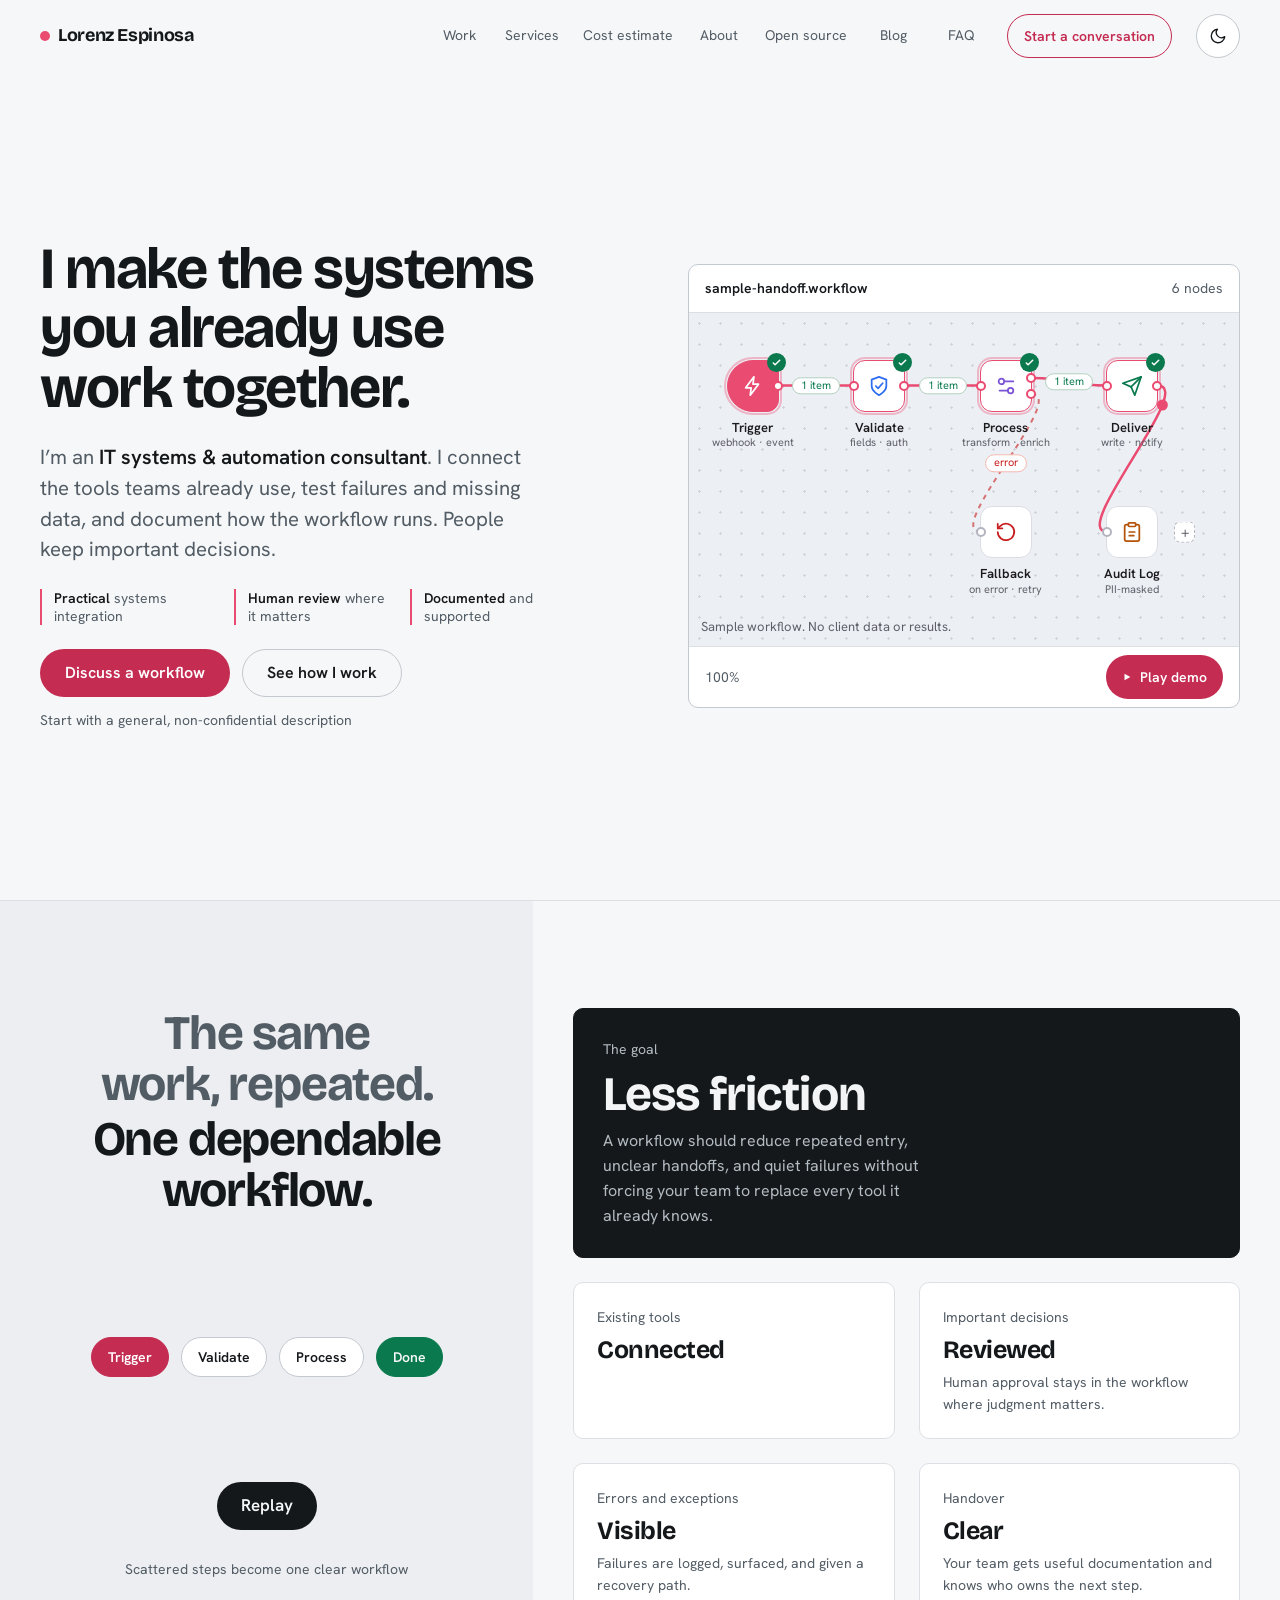
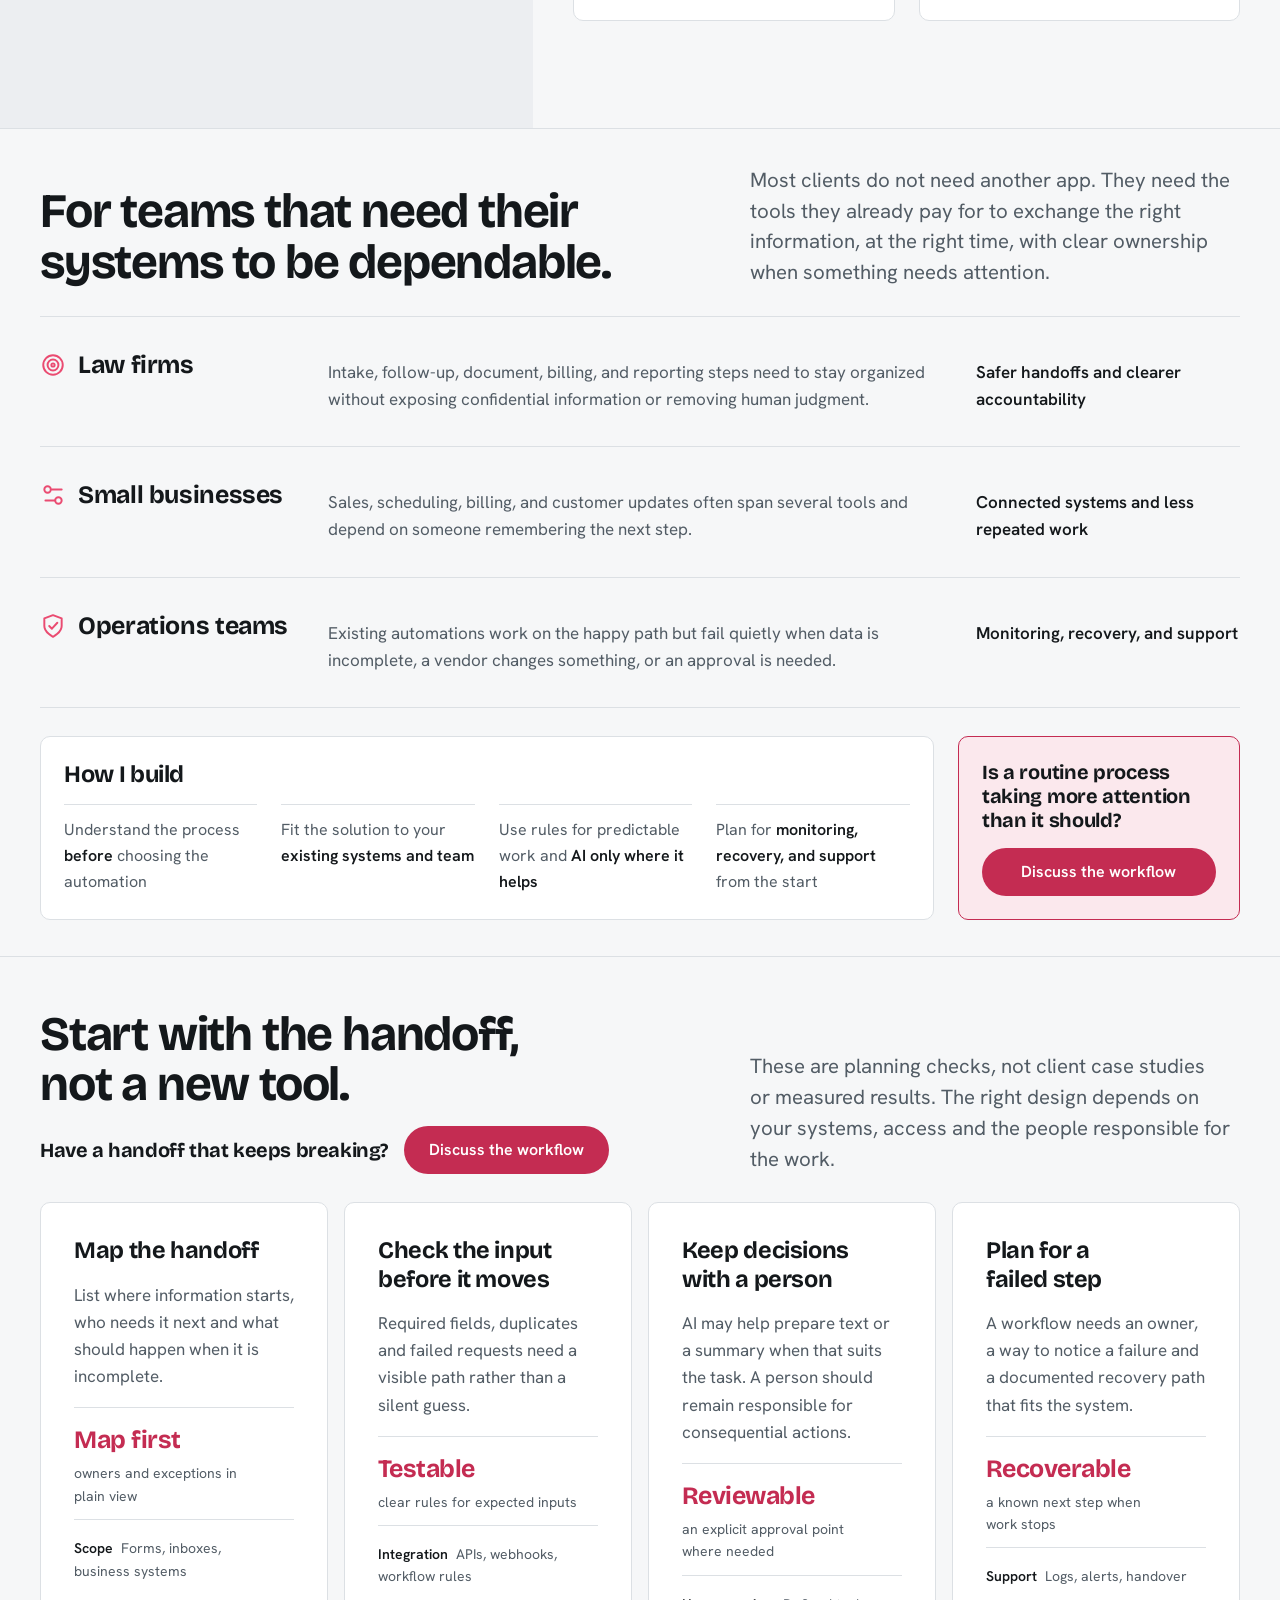
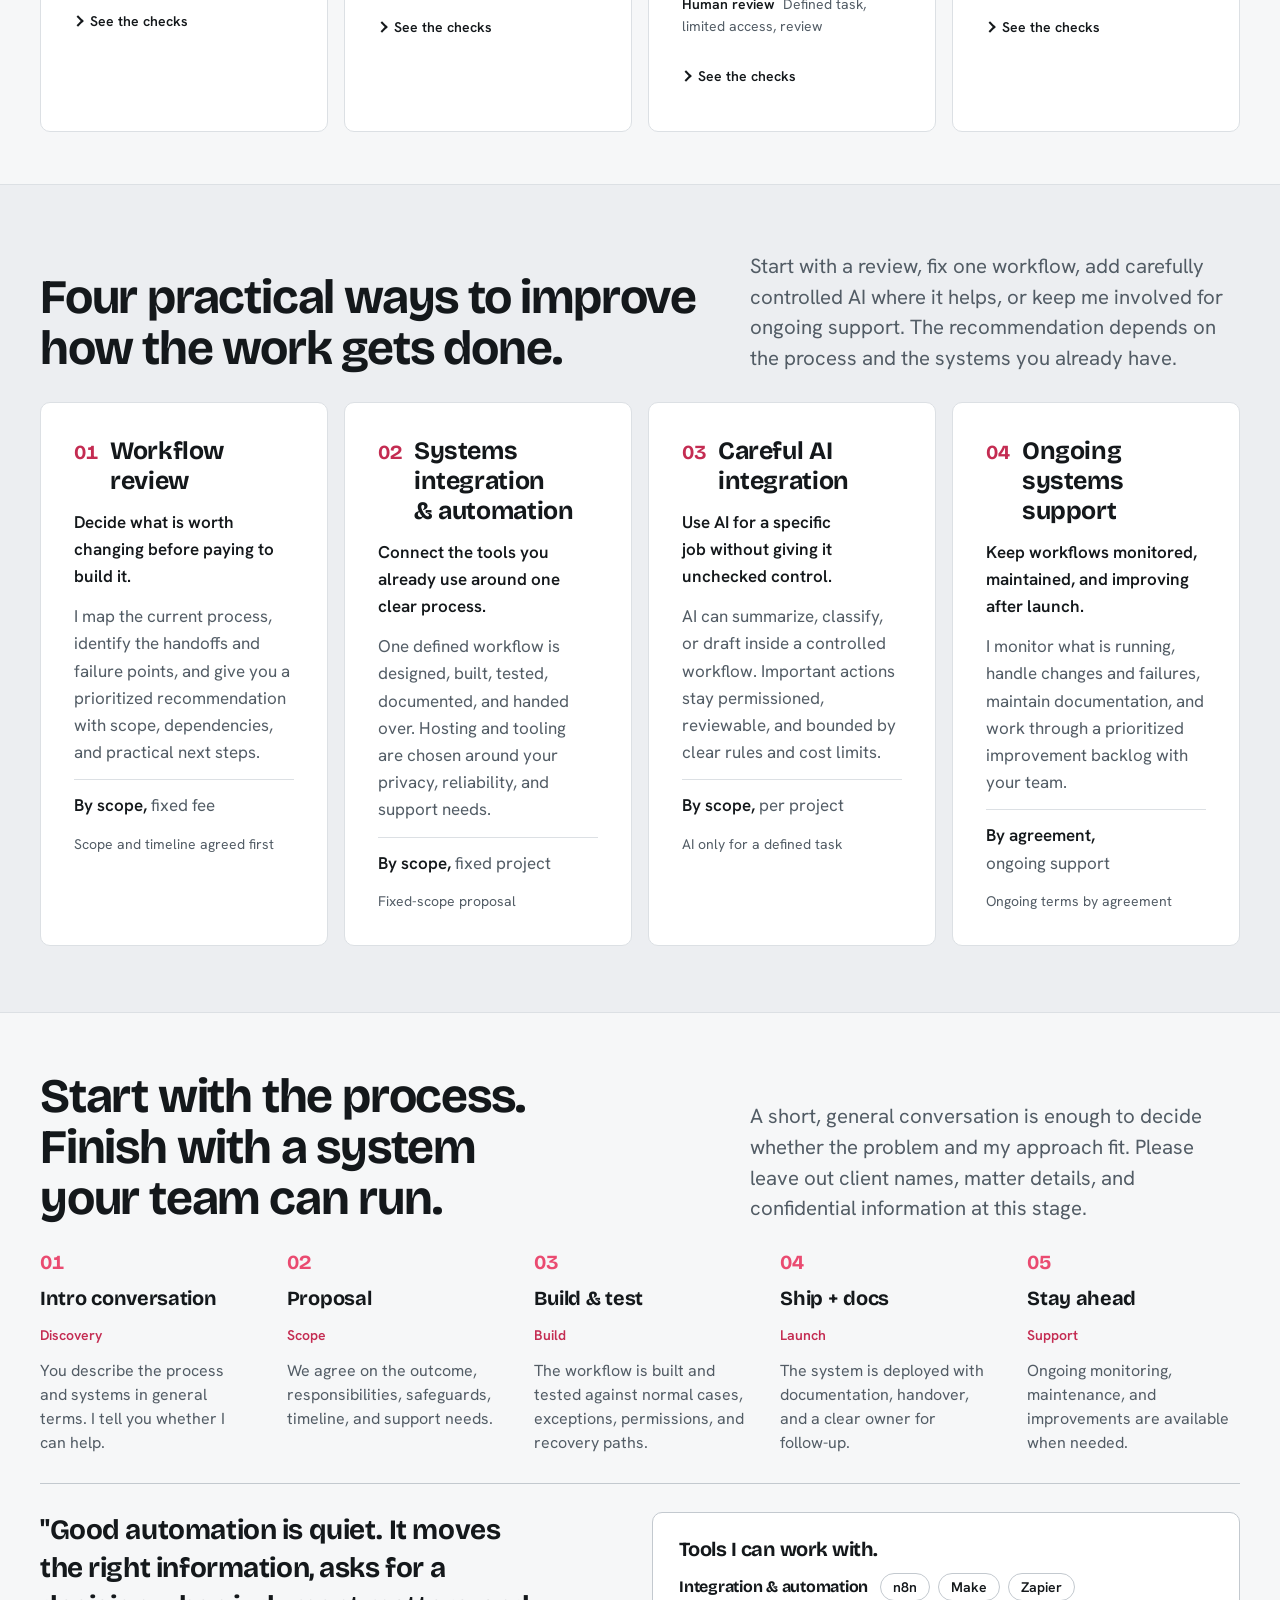
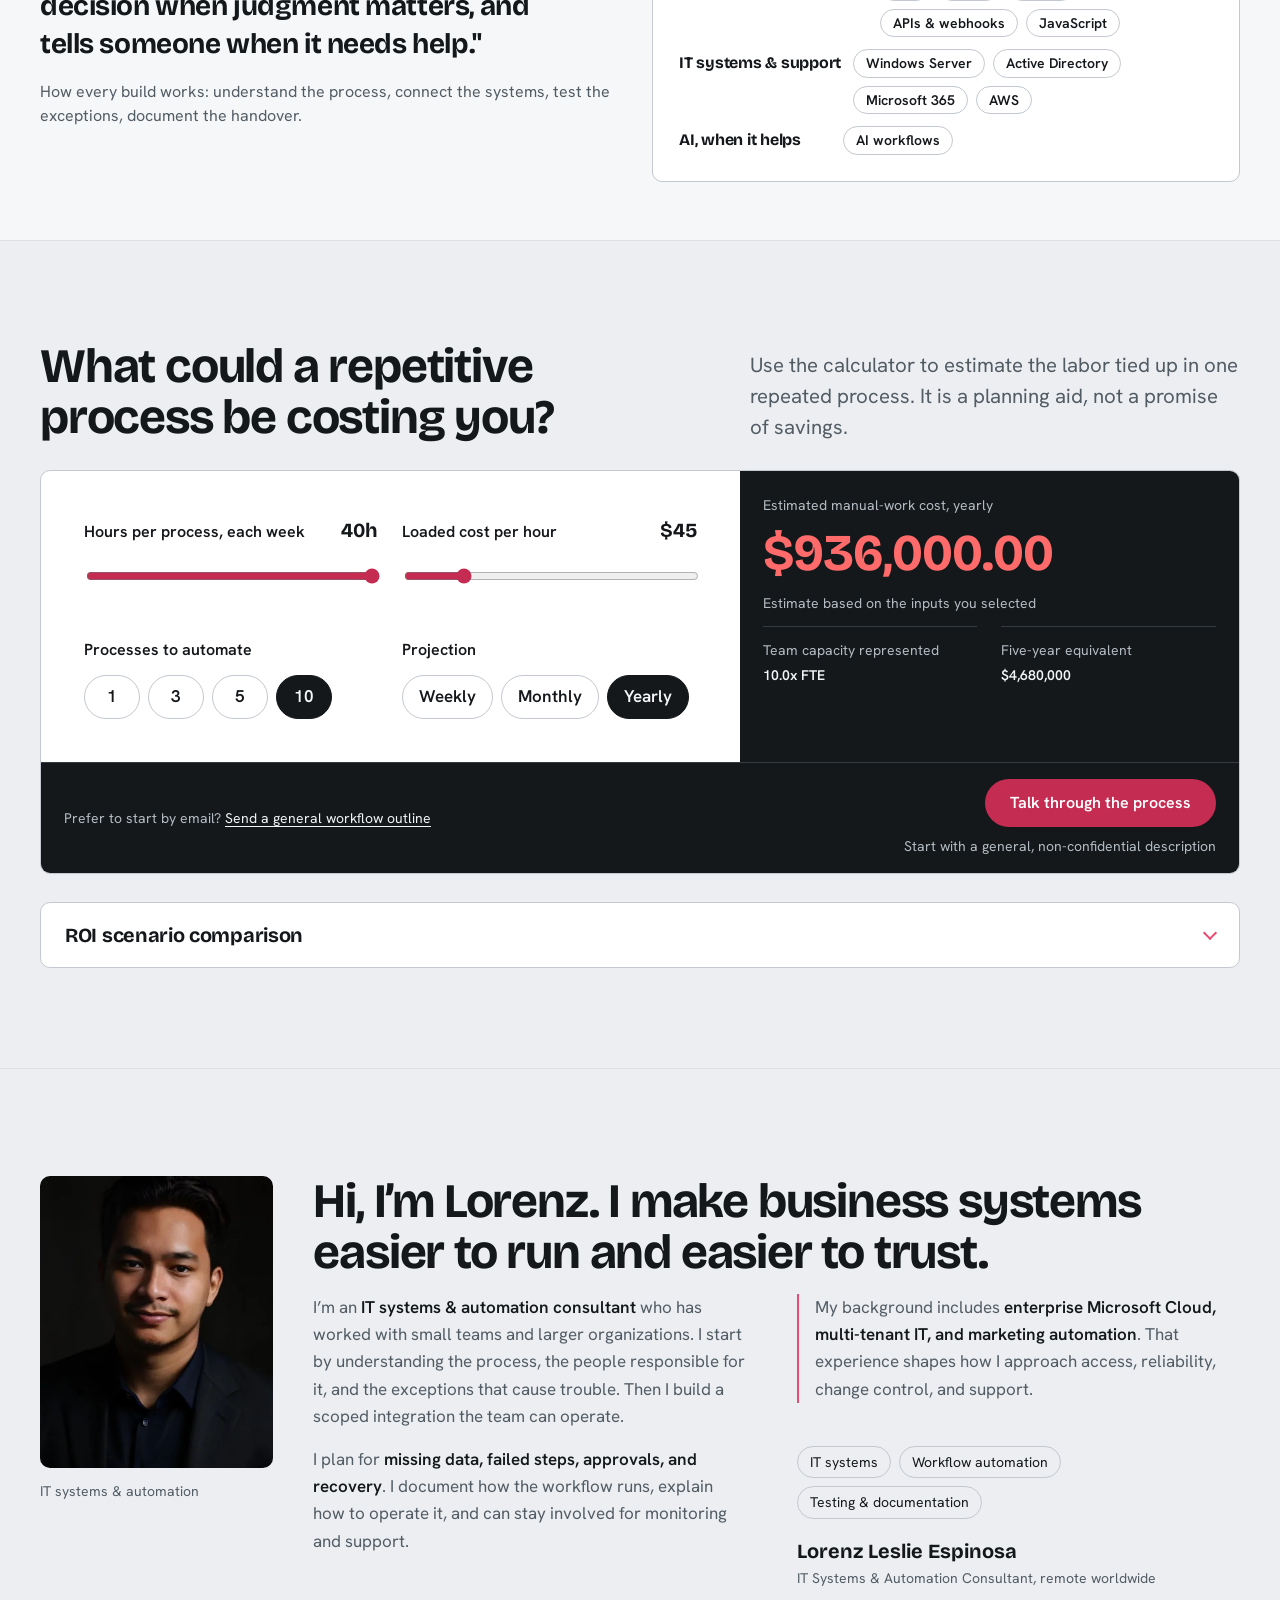
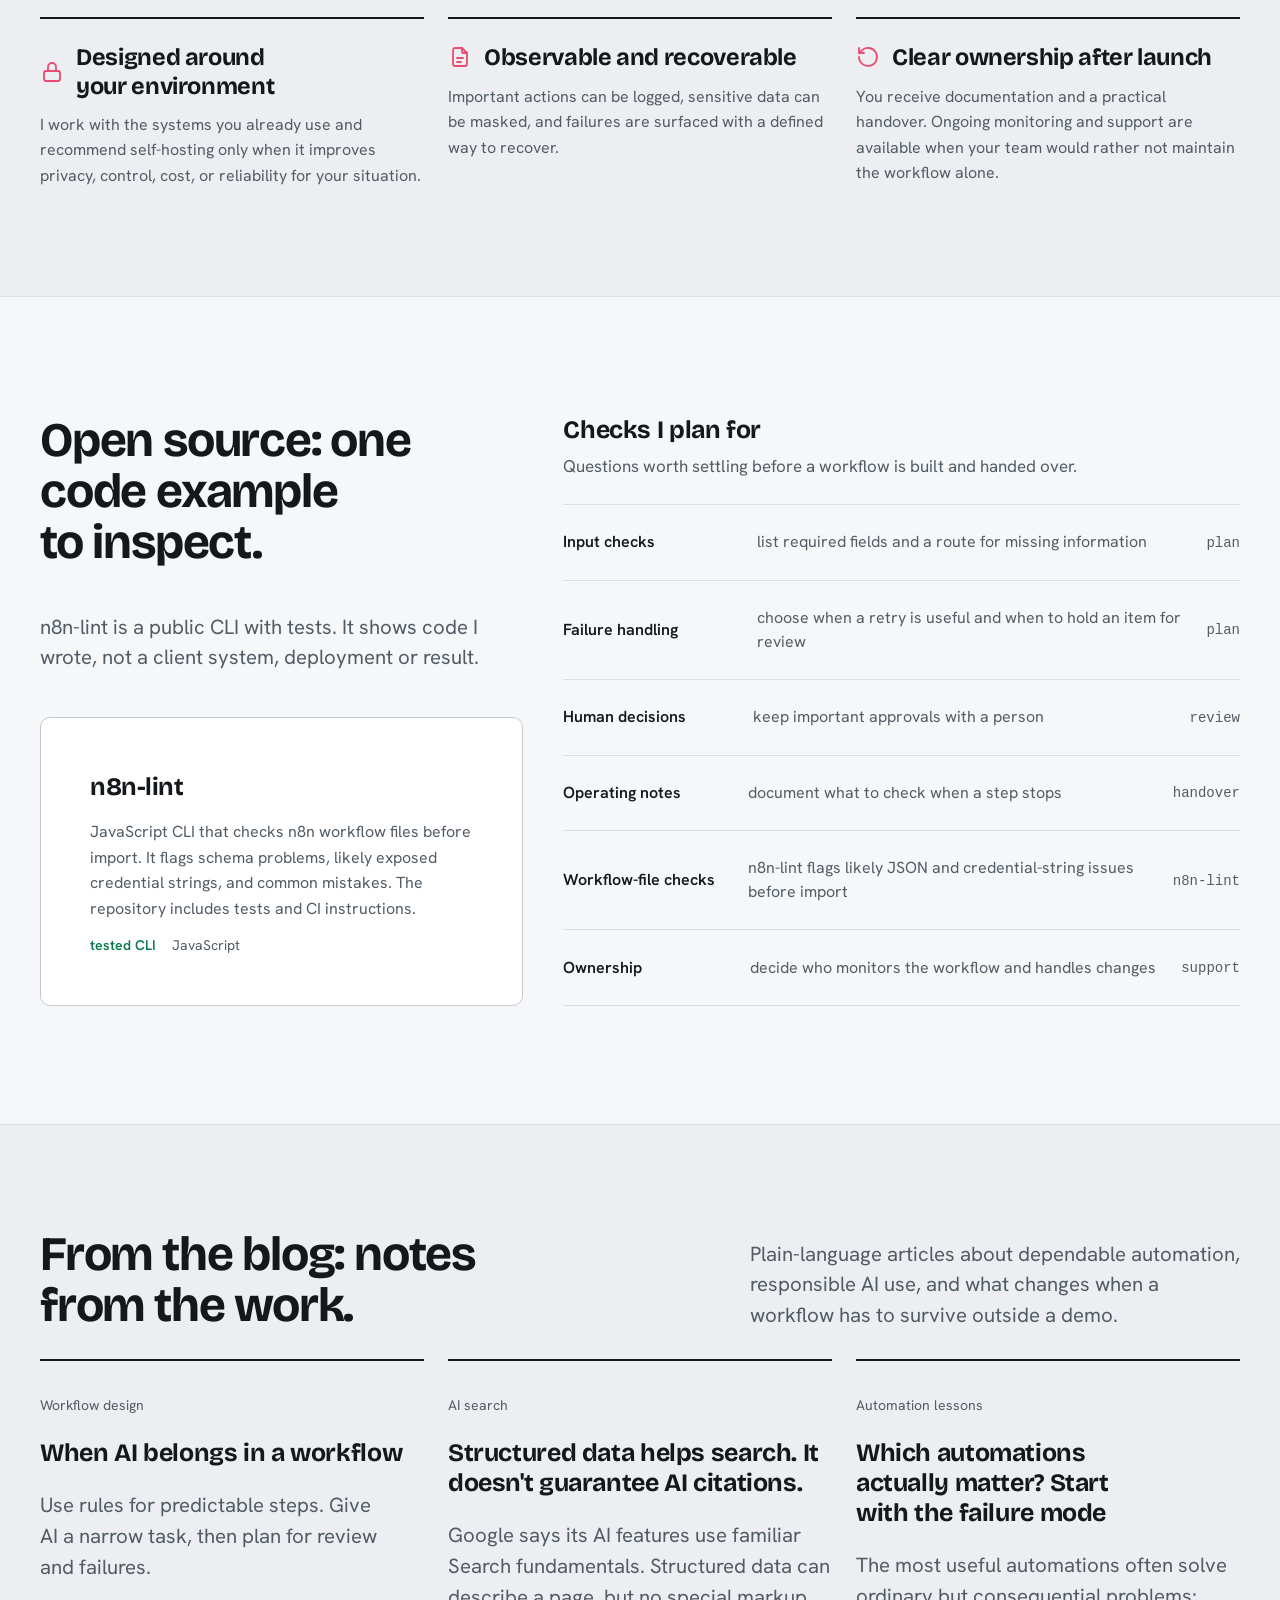
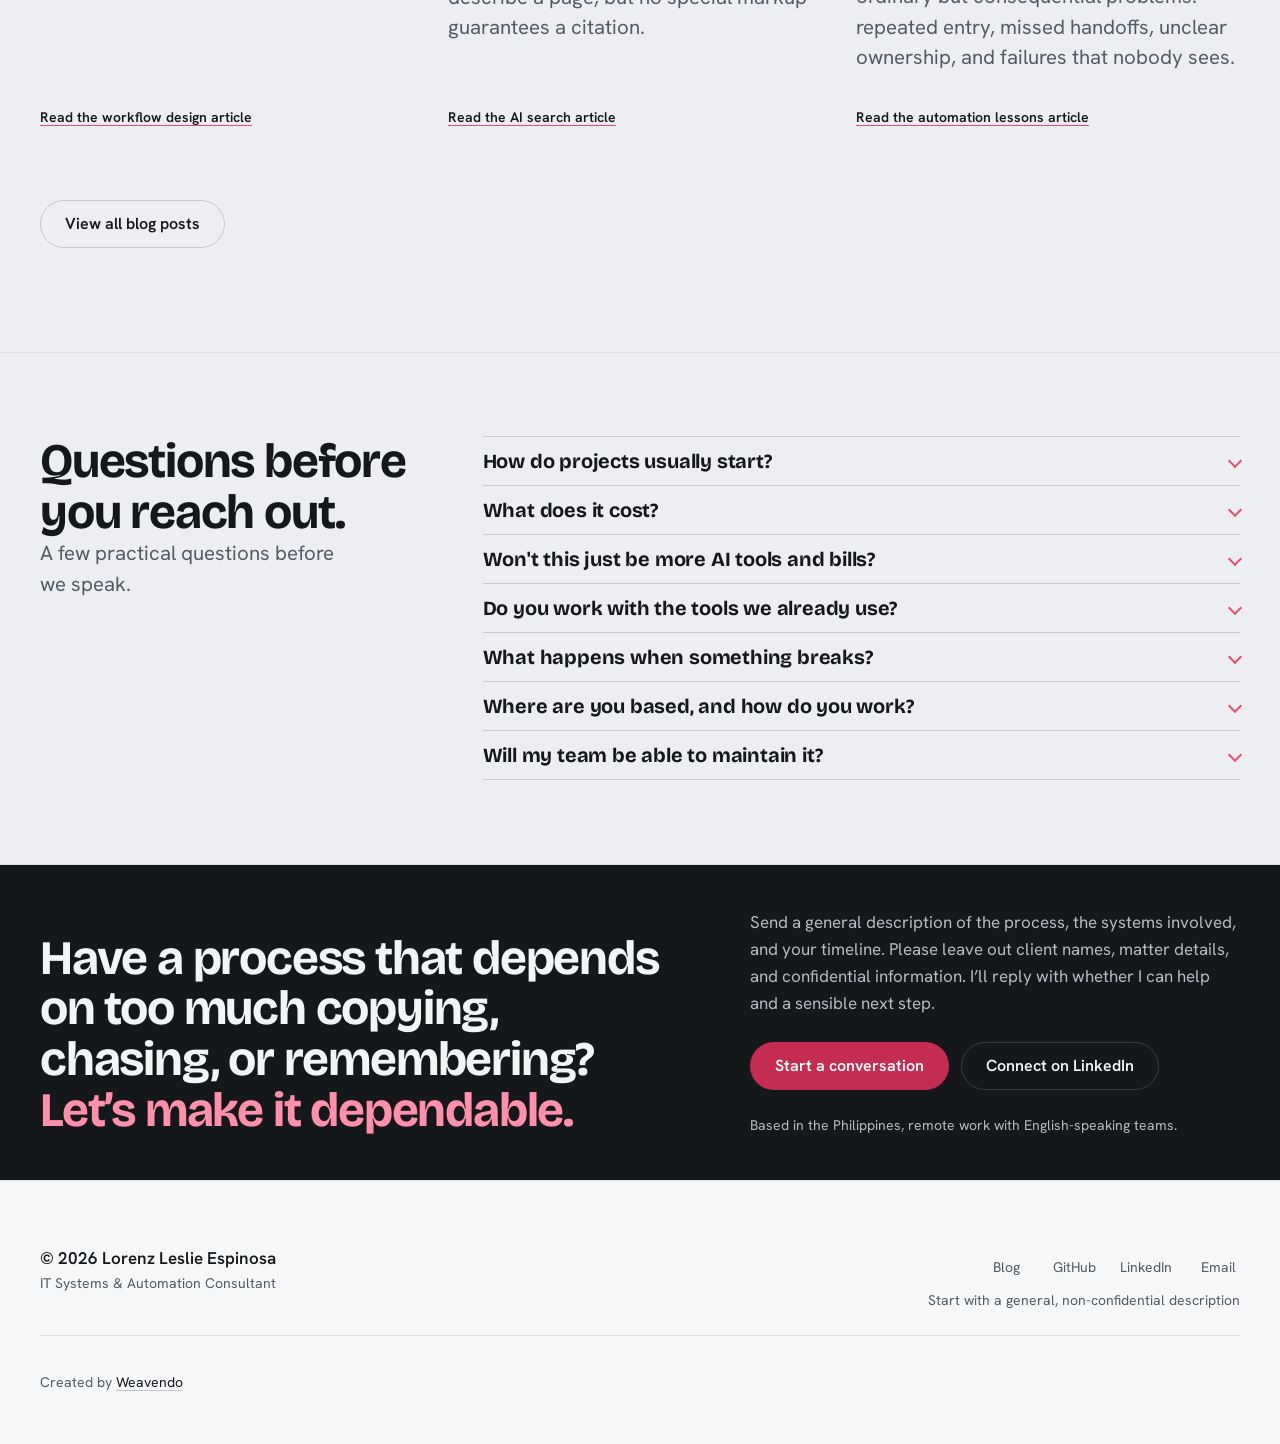
==== commit e36aebdd: "Bring back section snapping and one-screen sections Puts back the homepage version where each sectio" ====
--- a/index.html
+++ b/index.html
@@ -4,7 +4,7 @@
 <meta charset="UTF-8" />
 <meta name="viewport" content="width=device-width, initial-scale=1.0" />
 <meta name="robots" content="index, follow, max-image-preview:large, max-snippet:-1, max-video-preview:-1" />
-<script>/* Pre-paint: theme, the js flag and the once-per-visit build gate. */(function(){var d=document.documentElement;d.classList.add('js');try{var s=localStorage.getItem('theme');var m=window.matchMedia('(prefers-color-scheme:dark)').matches;if(s==='dark'||(!s&&m))d.setAttribute('data-theme','dark');}catch(e){}var n=navigator,c=n.connection||{},mm=window.matchMedia;if(mm&&!mm('(prefers-reduced-motion: reduce)').matches&&!mm('(forced-colors: active)').matches&&!mm('print').matches&&!c.saveData&&!(n.deviceMemory&&n.deviceMemory<=2)&&!(n.hardwareConcurrency&&n.hardwareConcurrency<=2)&&'IntersectionObserver' in window){var b=false;try{b=sessionStorage.getItem('wv-built')==='1';}catch(e){}d.classList.add('wv-motion',b?'wv-return':'wv-loader-pending');}})();</script>
+<script>/* Pre-paint: theme, the js flag and the once-per-visit build gate. */(function(){var d=document.documentElement;d.classList.add('js');try{var s=localStorage.getItem('theme');var m=window.matchMedia('(prefers-color-scheme:dark)').matches;if(s==='dark'||(!s&&m))d.setAttribute('data-theme','dark');}catch(e){}var n=navigator,c=n.connection||{},mm=window.matchMedia;if(mm&&!mm('(prefers-reduced-motion: reduce)').matches&&!mm('(forced-colors: active)').matches&&!mm('print').matches&&!c.saveData&&!(n.deviceMemory&&n.deviceMemory<=2)&&!(n.hardwareConcurrency&&n.hardwareConcurrency<=2)&&'IntersectionObserver' in window){var b=false;try{b=sessionStorage.getItem('wv-built')==='1';}catch(e){}d.classList.add('wv-motion',b?'wv-return':'wv-loader-pending');if(!b&&!mm('(min-width:105em) and (min-height:43.8125em)').matches)d.classList.add('wv-held');}/* the reader moved (same key test as js/snap.js) */var v=function(e){if(e.type!='keydown'||/^( |Enter|Tab|Page(Up|Down)|Arrow(Up|Down)|Home|End)$/.test(e.key))window.readerMoved=1};['wheel','touchstart','keydown','hashchange'].forEach(function(t){addEventListener(t,v,{passive:true})});/* and following an in-page link by pointer (captured, so no other handler can stop it) */addEventListener('click',function(e){if(e.target.closest&&e.target.closest('a[href^="#"]'))window.readerMoved=1},true);})();</script>
 <title>Lorenz Espinosa · IT Systems &amp; Automation Consultant</title>
 <meta name="description" content="I help teams connect the tools they already use, test missing data and failed steps, and keep integrations documented and supported after launch." />
 <meta property="og:title" content="Lorenz Espinosa · IT Systems &amp; Automation Consultant" />
@@ -30,10 +30,8 @@
 <link rel="stylesheet" href="styles/typography.css" />
 <link rel="stylesheet" href="styles/main.css" />
 <link rel="stylesheet" href="styles/layout.css" />
-<link rel="stylesheet" href="styles/components.css" />
-<link rel="stylesheet" href="styles/hero.css" />
+<link rel="stylesheet" href="styles/home.css" />
 <link rel="stylesheet" href="styles/glass.css" />
-<link rel="stylesheet" href="styles/swarm-motion.css" />
 <script type="application/ld+json">
 {
   "@context":"https://schema.org",
@@ -99,7 +97,7 @@
           <a href="mailto:renzespinosa13@gmail.com?subject=Systems%20and%20automation%20inquiry&body=Hi%20Lorenz%2C%0A%0AThe%20process%20I%27d%20like%20to%20improve%3A%0ASystems%2Ftools%20involved%3A%0ATimeline%3A%0A%0APlease%20keep%20this%20initial%20message%20general%20and%20leave%20out%20client%20names%2C%20matter%20details%2C%20or%20confidential%20information.%0A">Contact</a>
         </div>
       </details>
-      <button id="theme-toggle" class="theme-toggle" type="button" aria-label="Switch to dark theme" aria-pressed="false" title="Toggle light/dark theme">
+      <button id="theme-toggle" class="theme-toggle" type="button" aria-label="Switch to dark theme" title="Toggle light/dark theme">
         <svg class="ic-moon" viewBox="0 0 24 24" aria-hidden="true"><path d="M21 12.8A9 9 0 1 1 11.2 3a7 7 0 0 0 9.8 9.8z"/></svg>
         <svg class="ic-sun" viewBox="0 0 24 24" aria-hidden="true"><circle cx="12" cy="12" r="4"/><path d="M12 2v2M12 20v2M4.9 4.9l1.4 1.4M17.7 17.7l1.4 1.4M2 12h2M20 12h2M4.9 19.1l1.4-1.4M17.7 6.3l1.4-1.4"/></svg>
       </button>
@@ -108,7 +106,7 @@
 </nav>
 
 <main id="main" tabindex="-1">
-<header class="hero" id="top">
+<header class="hero" id="top" data-snap>
   <div class="wrap hero-inner">
     <div class="hero-copy">
       <div class="lead-head" data-build="hero">
@@ -156,7 +154,7 @@
   </div>
 </header>
 
-<section id="flow" class="scrolly" aria-label="From scattered manual work to one dependable workflow">
+<section id="flow" data-snap class="scrolly" aria-label="From scattered manual work to one dependable workflow">
   <div class="scrolly-stage">
     <h2 class="scrolly-head">
       <span class="flip-before">The same work, repeated.</span>
@@ -223,7 +221,7 @@
   </div>
 </section>
 
-<section id="proof" class="sec" aria-labelledby="proof-h">
+<section id="proof" data-snap class="sec" aria-labelledby="proof-h">
   <div class="wrap">
     <div>
     <h2 id="proof-h" class="sr-only">What a dependable workflow includes</h2>
@@ -254,7 +252,32 @@
       </article>
       </div>
     </div>
-    <div>
+  </div>
+</section>
+
+<section id="who" data-snap class="sec" aria-labelledby="who-h">
+  <div class="wrap">
+    <div class="sec-head" data-build="who-head">
+      <h2 id="who-h">For teams that need their systems to be dependable.</h2>
+      <p class="sec-lede" data-build-op="place" data-build-whole>Most clients do not need another app. They need the tools they already pay for to exchange the right information, at the right time, with clear ownership when something needs attention.</p>
+    </div>
+    <div class="persona-list" data-build="who">
+      <div class="persona" data-build-op="place">
+        <h3><svg class="pic" viewBox="0 0 24 24" aria-hidden="true"><circle cx="12" cy="12" r="9"/><circle cx="12" cy="12" r="5"/><circle cx="12" cy="12" r="1.5"/></svg>Law firms</h3>
+        <p class="quote" data-build-op="place" data-build-whole>Intake, follow-up, document, billing, and reporting steps need to stay organized without exposing confidential information or removing human judgment.</p>
+        <p class="out">Safer handoffs and clearer accountability</p>
+      </div>
+      <div class="persona" data-build-op="place">
+        <h3><svg class="pic" viewBox="0 0 24 24" aria-hidden="true"><path d="M20 7h-9"/><path d="M14 17H5"/><circle cx="17" cy="17" r="3"/><circle cx="7" cy="7" r="3"/></svg>Small businesses</h3>
+        <p class="quote" data-build-op="place" data-build-whole>Sales, scheduling, billing, and customer updates often span several tools and depend on someone remembering the next step.</p>
+        <p class="out">Connected systems and less repeated work</p>
+      </div>
+      <div class="persona" data-build-op="place">
+        <h3><svg class="pic" viewBox="0 0 24 24" aria-hidden="true"><path d="M12 22s8-4 8-10V5l-8-3-8 3v7c0 6 8 10 8 10z"/><path d="m8.5 12 2.5 2.5L16 9"/></svg>Operations teams</h3>
+        <p class="quote" data-build-op="place" data-build-whole>Existing automations work on the happy path but fail quietly when data is incomplete, a vendor changes something, or an approval is needed.</p>
+        <p class="out">Monitoring, recovery, and support</p>
+      </div>
+    </div>
     <div class="bento bento--b" data-build="proof-b">
       <article class="tile tile--beliefs" data-build-op="place">
         <h3 class="tile-head">How I build</h3>
@@ -270,42 +293,18 @@
         <a class="btn btn-primary" href="mailto:renzespinosa13@gmail.com?subject=Systems%20and%20automation%20inquiry&body=Hi%20Lorenz%2C%0A%0AThe%20process%20I%27d%20like%20to%20improve%3A%0ASystems%2Ftools%20involved%3A%0ATimeline%3A%0A%0APlease%20keep%20this%20initial%20message%20general%20and%20leave%20out%20client%20names%2C%20matter%20details%2C%20or%20confidential%20information.%0A">Discuss the workflow</a>
       </article>
     </div>
-    </div>
-  </div>
-</section>
-
-<section id="who" class="sec" aria-labelledby="who-h">
-  <div class="wrap">
-    <div class="sec-head" data-build="who-head">
-      <h2 id="who-h">For teams that need their systems to be dependable.</h2>
-      <p class="sec-lede" data-build-op="place" data-build-whole>Most clients do not need another app. They need the tools they already pay for to exchange the right information, at the right time, with clear ownership when something needs attention.</p>
-    </div>
-    <div class="persona-list" data-build="who">
-      <div class="persona" data-build-op="place">
-        <h3><svg class="pic" viewBox="0 0 24 24" aria-hidden="true"><circle cx="12" cy="12" r="9"/><circle cx="12" cy="12" r="5"/><circle cx="12" cy="12" r="1.5"/></svg>Law firms</h3>
-        <p class="quote" data-build-op="place" data-build-whole>Intake, follow-up, document, billing, and reporting steps need to stay organized without exposing confidential information or removing human judgment.</p>
-        <p class="out">Safer handoffs and clearer accountability</p>
-      </div>
-      <div class="persona" data-build-op="place">
-        <h3><svg class="pic" viewBox="0 0 24 24" aria-hidden="true"><path d="M20 7h-9"/><path d="M14 17H5"/><circle cx="17" cy="17" r="3"/><circle cx="7" cy="7" r="3"/></svg>Small businesses</h3>
-        <p class="quote" data-build-op="place" data-build-whole>Sales, scheduling, billing, and customer updates often span several tools and depend on someone remembering the next step.</p>
-        <p class="out">Connected systems and less repeated work</p>
-      </div>
-      <div class="persona" data-build-op="place">
-        <h3><svg class="pic" viewBox="0 0 24 24" aria-hidden="true"><path d="M12 22s8-4 8-10V5l-8-3-8 3v7c0 6 8 10 8 10z"/><path d="m8.5 12 2.5 2.5L16 9"/></svg>Operations teams</h3>
-        <p class="quote" data-build-op="place" data-build-whole>Existing automations work on the happy path but fail quietly when data is incomplete, a vendor changes something, or an approval is needed.</p>
-        <p class="out">Monitoring, recovery, and support</p>
-      </div>
-    </div>
-  </div>
-</section>
-
-<section id="work" class="sec" aria-labelledby="work-h">
-  <div class="wrap">
-    <div>
+  </div>
+</section>
+
+<section id="work" data-snap class="sec" aria-labelledby="work-h">
+  <div class="wrap">
     <div class="sec-head" data-build="work-head">
       <h2 id="work-h">Start with the handoff, not a new tool.</h2>
       <p class="sec-lede" data-build-op="place" data-build-whole>These are planning checks, not client case studies or measured results. The right design depends on your systems, access and the people responsible for the work.</p>
+      <div class="cta-band">
+        <p>Have a handoff that keeps breaking?</p>
+        <a class="btn btn-primary" href="mailto:renzespinosa13@gmail.com?subject=Systems%20and%20automation%20inquiry&body=Hi%20Lorenz%2C%0A%0AThe%20process%20I%27d%20like%20to%20improve%3A%0ASystems%2Ftools%20involved%3A%0ATimeline%3A%0A%0APlease%20keep%20this%20initial%20message%20general%20and%20leave%20out%20client%20names%2C%20matter%20details%2C%20or%20confidential%20information.%0A" data-build-op="draw">Discuss the workflow</a>
+      </div>
     </div>
     <div class="work-grid" data-build="work">
       <div class="work" data-build-op="place">
@@ -332,10 +331,6 @@
           <div class="bar-row"><span class="lab">Plan</span><p>Keep a review route for records that cannot be handled safely by a rule.</p></div>
         </details>
       </div>
-      </div>
-    </div>
-    <div>
-    <div class="work-grid work-grid--b" data-build="work-b">
       <div class="work" data-build-op="place">
         <h3>Keep decisions with a person</h3>
         <p data-build-op="place" data-build-whole>AI may help prepare text or a summary when that suits the task. A person should remain responsible for consequential actions.</p>
@@ -361,17 +356,11 @@
         </details>
       </div>
     </div>
-    <div class="cta-band" data-build="work-cta">
-      <p>Have a handoff that keeps breaking?</p>
-      <a class="btn btn-primary" href="mailto:renzespinosa13@gmail.com?subject=Systems%20and%20automation%20inquiry&body=Hi%20Lorenz%2C%0A%0AThe%20process%20I%27d%20like%20to%20improve%3A%0ASystems%2Ftools%20involved%3A%0ATimeline%3A%0A%0APlease%20keep%20this%20initial%20message%20general%20and%20leave%20out%20client%20names%2C%20matter%20details%2C%20or%20confidential%20information.%0A" data-build-op="draw">Discuss the workflow</a>
-    </div>
-    </div>
-  </div>
-</section>
-
-<section id="services" class="sec sec--paper2" aria-labelledby="svc-h">
-  <div class="wrap">
-    <div>
+  </div>
+</section>
+
+<section id="services" data-snap class="sec sec--paper2" aria-labelledby="svc-h">
+  <div class="wrap">
     <div class="sec-head" data-build="services-head">
       <h2 id="svc-h">Four practical ways to improve how the work gets done.</h2>
       <p class="sec-lede" data-build-op="place" data-build-whole>Start with a review, fix one workflow, add carefully controlled AI where it helps, or keep me involved for ongoing support. The recommendation depends on the process and the systems you already have.</p>
@@ -393,10 +382,6 @@
         <p class="price">By scope, <span>fixed project</span></p>
         <p class="tag">Fixed-scope proposal</p>
       </div>
-      </div>
-    </div>
-    <div>
-    <div class="svc-grid svc-grid--b" data-build="services-b">
       <div class="card" data-build-op="place">
         <span class="num">03</span>
         <h3>Careful AI integration</h3>
@@ -414,30 +399,10 @@
         <p class="tag">Ongoing terms by agreement</p>
       </div>
     </div>
-    </div>
-    <div data-build="stack">
-    <div class="stack-wrap">
-    <div data-build="stack-head"><h2 id="stack-h">Tools I can work with.</h2></div>
-    <div class="stack-grid">
-      <div class="stk-col">
-        <h3>Integration &amp; automation</h3>
-        <ul class="chips"><li>n8n</li><li>Make</li><li>Zapier</li><li>APIs &amp; webhooks</li><li>JavaScript</li></ul>
-      </div>
-      <div class="stk-col">
-        <h3>IT systems &amp; support</h3>
-        <ul class="chips"><li>Windows Server</li><li>Active Directory</li><li>Microsoft 365</li><li>AWS</li></ul>
-      </div>
-      <div class="stk-col">
-        <h3>AI, when it helps</h3>
-        <ul class="chips"><li>AI workflows</li></ul>
-      </div>
-    </div>
-    </div>
-    </div>
-  </div>
-</section>
-
-<section id="process" class="sec" aria-labelledby="process-h">
+  </div>
+</section>
+
+<section id="process" data-snap class="sec" aria-labelledby="process-h">
   <div class="wrap">
     <div class="sec-head" data-build="process-head">
       <h2 id="process-h">Start with the process. Finish with a system your team can run.</h2>
@@ -452,17 +417,38 @@
       <li class="step" data-build-op="place"><h3>Stay ahead</h3><p class="k">Support</p><p>Ongoing monitoring, maintenance, and improvements are available when needed.</p></li>
     </ol>
     </div>
-    <div data-build="pattern">
-    <figure class="pattern build-principle">
-      <blockquote class="q" data-build-op="type">"Good automation is quiet. It moves the right information, asks for a decision when judgment matters, and tells someone when it needs help."</blockquote>
-      <figcaption class="by">How every build works: understand the process, connect the systems, test the exceptions, document the handover.</figcaption>
-    </figure>
-    </div>
-  </div>
-</section>
-
-
-<section id="roi" class="sec sec--paper2" aria-labelledby="roi-h">
+    <div class="process-foot">
+      <div data-build="pattern">
+      <figure class="pattern build-principle">
+        <blockquote class="q" data-build-op="type">"Good automation is quiet. It moves the right information, asks for a decision when judgment matters, and tells someone when it needs help."</blockquote>
+        <figcaption class="by">How every build works: understand the process, connect the systems, test the exceptions, document the handover.</figcaption>
+      </figure>
+      </div>
+      <div data-build="stack">
+      <div class="stack-wrap">
+      <div data-build="stack-head"><h3 id="stack-h">Tools I can work with.</h3></div>
+      <div class="stack-grid">
+        <div class="stk-col">
+          <h4>Integration &amp; automation</h4>
+          <ul class="chips"><li>n8n</li><li>Make</li><li>Zapier</li><li>APIs &amp; webhooks</li><li>JavaScript</li></ul>
+        </div>
+        <div class="stk-col">
+          <h4>IT systems &amp; support</h4>
+          <ul class="chips"><li>Windows Server</li><li>Active Directory</li><li>Microsoft 365</li><li>AWS</li></ul>
+        </div>
+        <div class="stk-col">
+          <h4>AI, when it helps</h4>
+          <ul class="chips"><li>AI workflows</li></ul>
+        </div>
+      </div>
+      </div>
+      </div>
+    </div>
+  </div>
+</section>
+
+
+<section id="roi" data-snap class="sec sec--paper2" aria-labelledby="roi-h">
   <div class="wrap">
     <div>
     <div class="sec-head" data-build="roi-head">
@@ -564,7 +550,7 @@
   </div>
 </section>
 
-<section id="about" class="sec sec--paper2" aria-labelledby="about-h">
+<section id="about" data-snap class="sec sec--paper2" aria-labelledby="about-h">
   <div class="wrap">
     <div>
     <div class="about-grid" data-build="about">
@@ -605,7 +591,7 @@
   </div>
 </section>
 
-<section id="opensource" class="sec" aria-labelledby="os-h">
+<section id="opensource" data-snap class="sec" aria-labelledby="os-h">
   <div class="wrap os-grid">
     <div class="os-intro" data-build="opensource">
       <h2 id="os-h">Open source: one code example to inspect.</h2>
@@ -633,7 +619,7 @@
   </div>
 </section>
 
-<section id="blog" class="sec sec--paper2" aria-labelledby="blog-h">
+<section id="blog" data-snap class="sec sec--paper2" aria-labelledby="blog-h">
   <div class="wrap">
     <div class="sec-head" data-build="blog-head">
       <h2 id="blog-h">From the blog: notes from the work.</h2>
@@ -663,7 +649,7 @@
   </div>
 </section>
 
-<section id="faq" class="sec sec--paper2" aria-labelledby="faq-h">
+<section id="faq" data-snap class="sec sec--paper2" aria-labelledby="faq-h">
   <div class="wrap faq-layout">
     <div class="sec-head" data-build="faq-head">
       <h2 id="faq-h">Questions before you reach out.</h2>
--- a/styles/typography.css
+++ b/styles/typography.css
@@ -1,9 +1,9 @@
-/* Metric-matched fallbacks, so the swap to the web fonts does not move the layout (widths measured against the web fonts: Bricolage 700 is 95.2% of Arial Bold, Hanken 400 matches Arial). */
+/* metric-matched fallbacks: the font swap does not move the layout */
 @font-face{
   font-family:'Bricolage Fallback';
   src:local('Arial Bold'),local('Arial');
   font-weight:700;
-  size-adjust:95.2%;
+  size-adjust:97%;
   ascent-override:100%;
   descent-override:25%;
   line-gap-override:0%;
--- a/styles/main.css
+++ b/styles/main.css
@@ -26,12 +26,12 @@
 #progress.progress-x{width:100%;transform:scaleX(0);transform-origin:0 50%}
 
 /* ---------- nav ---------- */
-.site-nav{position:sticky;top:0;z-index:var(--z-sticky-nav);height:var(--nav-h);background:var(--color-nav);border-bottom:1px solid transparent}
+.site-nav{position:sticky;top:0;z-index:var(--z-sticky-nav);min-height:var(--nav-h);background:var(--color-nav);border-bottom:1px solid transparent;container-type:inline-size}
 .site-nav.scrolled{border-bottom-color:var(--color-rule)}
-.nav-in{max-width:var(--container);height:100%;margin:0 auto;padding:0 var(--gutter);display:flex;align-items:center;justify-content:space-between;gap:var(--space-lg)}
+.nav-in{max-width:var(--container);min-height:calc(var(--nav-h) - 1px);margin:0 auto;padding:0 var(--gutter);display:flex;flex-wrap:wrap;align-items:center;justify-content:space-between;gap:var(--space-lg)}
 .brand{display:inline-flex;align-items:center;gap:var(--space-xs);font-family:var(--font-display);font-weight:var(--display-weight);font-size:1.125rem;letter-spacing:-.02em;text-decoration:none;white-space:nowrap;min-height:44px}
 .brand .dot{width:10px;height:10px;border-radius:50%;background:var(--color-mark)}
-.nav-links{display:flex;align-items:center;gap:var(--space-lg)}
+.nav-links{display:flex;flex-wrap:wrap;justify-content:flex-end;align-items:center;gap:var(--space-lg);margin-left:auto}
 .nav-links>a:not(.nav-cta){position:relative;display:inline-flex;align-items:center;justify-content:center;min-width:44px;min-height:44px;font-size:var(--text-sm);color:var(--color-muted);text-decoration:none;white-space:nowrap;padding:var(--space-xs) 0}
 .nav-links>a:not(.nav-cta):hover,.nav-links>a[aria-current="page"]{color:var(--color-ink)}
 .nav-links>a.active{color:var(--color-ink)}
@@ -58,11 +58,16 @@
   .mobile-nav{display:block}
 }
 @media (max-width:30rem){ .nav-links>.nav-cta{display:none} }
-@media (max-width:22.5rem){
-  .nav-in{padding:0 var(--space-md);flex-wrap:wrap;align-content:center;row-gap:0}
+@container (width<=calc(26rem - 56px)){
+  .nav-in{padding:0 var(--space-md);row-gap:0}
   .brand{font-size:1rem}
   .mobile-nav-panel{position:fixed;left:var(--gutter);right:var(--gutter);top:calc(var(--nav-h) + var(--space-xs));min-width:0;max-height:calc(100svh - var(--nav-h) - 2 * var(--space-xs))}
 }
+@supports not (container-type:inline-size){ @media (max-width:22.5rem){
+  .nav-in{padding:0 var(--space-md);row-gap:0}
+  .brand{font-size:1rem}
+  .mobile-nav-panel{position:fixed;left:var(--gutter);right:var(--gutter);top:calc(var(--nav-h) + var(--space-xs));min-width:0;max-height:calc(100svh - var(--nav-h) - 2 * var(--space-xs))}
+} }
 @media (max-width:40rem){
   .nav-cta-full{display:none}
   .nav-cta-short{display:inline}
@@ -115,4 +120,4 @@
 .credit{grid-column:1 / -1;padding-top:var(--space-lg);border-top:1px solid var(--color-rule);font-size:var(--text-sm);color:var(--color-muted)}
 .credit a{display:inline-flex;align-items:center;min-width:44px;min-height:44px;color:var(--color-ink);text-decoration:underline;text-decoration-color:var(--color-rule-strong)}
 .credit a:hover{text-decoration-color:var(--color-ink)}
-@media (max-width:40rem){ .foot-in{grid-template-columns:minmax(0,1fr)} .foot-contact{justify-items:start} }
+@media (max-width:40rem){ .foot-in{grid-template-columns:minmax(0,1fr)} .foot-contact{justify-items:start} .btn{white-space:normal;text-align:center;line-height:1.2;padding-block:var(--space-xs)} h1,h2,h3,h4{overflow-wrap:anywhere} }
--- a/styles/layout.css
+++ b/styles/layout.css
@@ -8,7 +8,7 @@
 .about-bio>h2,.about-bio>.sig{grid-column:1 / -1}
 .trust-cards{display:grid;grid-template-columns:repeat(3,minmax(0,1fr));gap:var(--gap-columns);margin-top:var(--space-xl)}
 .work-grid{display:grid;grid-template-columns:repeat(2,minmax(0,1fr));gap:var(--gap-columns)}
-.bento--b,.work-grid--b,.svc-grid--b{margin-top:var(--gap-columns)}
+.bento--b{margin-top:var(--gap-columns)}
 .post-rows{display:grid;border-top:1px solid var(--color-rule)}
 .os-grid{display:grid;grid-template-columns:minmax(0,4fr) minmax(0,8fr);gap:var(--space-xl);align-items:start}
 .svc-grid{display:grid;grid-template-columns:repeat(2,minmax(0,1fr));gap:var(--gap-columns)}
@@ -16,20 +16,23 @@
 .step{grid-column:span 2}
 .step:nth-child(n+4){grid-column:span 3}
 .stack-wrap{display:grid;grid-template-columns:minmax(0,1fr);gap:var(--space-md);align-items:start;margin-top:var(--space-xl);padding:var(--space-lg);border:1px solid var(--color-rule-strong);border-radius:var(--radius-card);background:var(--color-surface)}
-.stack-wrap h2{font-size:var(--text-xl);max-width:none}
+.stack-wrap #stack-h{font-size:var(--text-xl);line-height:1.06;letter-spacing:var(--tracking-display);max-width:none}
 .stack-grid{display:grid;grid-template-columns:repeat(3,minmax(0,1fr));gap:var(--space-lg);align-items:start}
 .faq-layout{display:grid;grid-template-columns:minmax(0,4fr) minmax(0,8fr);gap:var(--space-2xl);align-items:start}
 
-@media (min-width:90rem){
+@media (min-width:90rem),(min-width:68.8125em) and (min-height:35em){
   main:has(#flow){display:grid;grid-template-columns:minmax(0,5fr) minmax(0,7fr);align-items:start}
   main:has(#flow)>header,main:has(#flow)>section{grid-column:1 / -1}
   main:has(#flow)>#flow{grid-column:1;grid-row:2}
   main:has(#flow)>#proof{grid-column:2;grid-row:2}
   #flow .frame-pipe .pwire{display:none}
-  #proof .tile--beliefs,#proof .tile--cta{grid-column:span 2}
 }
 @media (min-width:1101px){
   .final>.wrap{display:grid;grid-template-columns:minmax(0,7fr) minmax(0,5fr);column-gap:var(--space-2xl);align-items:end}
+}
+/* the note clear of the crew card */
+@media (min-width:1101px) and (max-width:1259.98px) and (min-height:43.8125em) and (max-height:46.875em){
+  .final>.wrap{grid-template-columns:minmax(0,1fr) minmax(0,1fr)}
 }
 @media (max-width:68.75rem){
   .bento{grid-template-columns:repeat(2,minmax(0,1fr))}
--- a/styles/home.css
+++ b/styles/home.css
@@ -0,0 +1,551 @@
+/* Homepage sections, in reading order. */
+
+/* proof: one feature tile and four facts */
+.tile{display:grid;grid-template-columns:minmax(0,1fr);align-content:start;gap:var(--space-xs);padding:var(--space-lg);border:1px solid var(--color-rule);border-radius:var(--radius-card);background:var(--color-surface);color:var(--color-ink)}
+.tile-label{font-size:var(--text-sm);color:var(--color-muted)}
+.tile-metric{font-family:var(--font-display);font-weight:var(--display-weight);font-size:var(--text-xl);letter-spacing:-.02em;line-height:1.1}
+.tile-note{font-size:var(--text-sm);color:var(--color-muted);line-height:1.55}
+.tile--feature{grid-column:span 2;grid-row:span 2;align-content:space-between;padding:var(--space-lg);background:var(--color-band);border-color:var(--color-band);color:var(--color-band-ink)}
+.tile--feature .tile-label,.tile--feature .tile-note{color:var(--color-band-muted)}
+.tile--feature .tile-metric{font-size:var(--text-section);color:var(--color-band-ink)}
+.tile--feature .tile-note{font-size:var(--text-md);max-width:40ch}
+.tile--beliefs{grid-column:span 2;gap:var(--space-md)}
+.tile-head{font-size:var(--text-title)}
+.beliefs{display:grid;grid-template-columns:repeat(2,minmax(0,1fr));gap:var(--space-sm) var(--space-xl)}
+.beliefs li{padding-top:var(--space-sm);border-top:1px solid var(--color-rule);font-size:var(--text-md);color:var(--color-muted)}
+.tile--cta{grid-column:span 2;align-content:space-between;gap:var(--space-lg);border-color:var(--color-accent);background:var(--color-accent-soft);color:var(--color-ink)}
+.tile-ask{font-family:var(--font-display);font-weight:var(--display-weight);font-size:var(--text-title);line-height:1.2;letter-spacing:-.015em}
+@media (max-width:760px){ .tile--feature,.tile--beliefs,.tile--cta{grid-column:auto;grid-row:auto} .beliefs{grid-template-columns:minmax(0,1fr)} }
+
+/* the calculator: inputs on paper, the result on the ink band */
+.calc{container:calc/inline-size;display:grid;grid-template-columns:minmax(0,7fr) minmax(0,5fr);border:1px solid var(--color-rule-strong);border-radius:var(--radius-card);overflow:hidden;background:var(--color-surface)}
+.calc-inputs{display:grid;grid-template-columns:repeat(2,minmax(0,1fr));align-content:start;gap:var(--space-lg);padding:var(--space-lg)}
+@media (max-width:19.99rem){ .calc-inputs{grid-template-columns:minmax(0,1fr)} }
+.calc-field{display:grid;gap:var(--space-sm)}
+.calc-field .row{display:flex;justify-content:space-between;align-items:baseline;gap:var(--space-md)}
+.calc-field label,.calc-label{font-weight:600;font-size:var(--text-md)}
+.calc-field .val{font-family:var(--font-display);font-weight:var(--display-weight);font-size:var(--text-lg);font-variant-numeric:tabular-nums}
+.calc-field input[type=range]{width:100%;height:44px;padding-block:6px;margin-block:-4px;accent-color:var(--color-accent);cursor:pointer}
+.proc-btns,.period{display:flex;flex-wrap:wrap;gap:var(--space-xs)}
+.proc-btns button,.period button{min-height:44px;min-width:56px;padding:0 var(--space-md);border:1px solid var(--color-rule-strong);border-radius:var(--radius-pill);background:var(--color-surface);font-weight:600;cursor:pointer}
+.proc-btns button:hover,.period button:hover{border-color:var(--color-ink)}
+.proc-btns button:active,.period button:active{transform:translateY(1px)}
+.proc-btns button.on,.period button.on{background:var(--color-ink);border-color:var(--color-ink);color:var(--color-paper)}
+.calc-result{display:grid;align-content:start;gap:var(--space-md);padding:var(--space-lg);background:var(--color-band);color:var(--color-band-ink)}
+.calc-result .lbl{font-size:var(--text-sm);color:var(--color-band-muted)}
+.calc-result .big{color:var(--color-loss);transform-origin:0 60%;font-family:var(--font-display);font-weight:var(--display-weight);font-size:clamp(2.25rem,3.4vw + .5rem,3.5rem);line-height:1;letter-spacing:-.02em;font-variant-numeric:tabular-nums;overflow-wrap:anywhere}
+.bleed{font-size:var(--text-sm);color:var(--color-band-muted)}
+.calc-stat{font-variant-numeric:tabular-nums;display:flex;justify-content:space-between;gap:var(--space-md);padding:var(--space-sm) 0;border-top:1px solid var(--color-band-rule);font-size:var(--text-sm)}
+.calc-stat .k{color:var(--color-band-muted)}
+.calc-stat .v{font-weight:600;font-variant-numeric:tabular-nums}
+.calc-contact{display:grid;grid-template-columns:minmax(0,1fr) auto;align-items:center;gap:var(--space-xs) var(--space-lg);grid-column:1 / -1;padding:var(--space-lg);border-top:1px solid var(--color-band-rule);background:var(--color-band);color:var(--color-band-ink)}
+.calc-contact .calc-magnet{grid-row:1 / span 2;max-width:58ch}
+.calc-contact .btn{grid-column:2;grid-row:1;justify-self:end}
+.calc-contact .cta-micro{grid-column:2;grid-row:2;justify-self:end;text-align:right}
+.calc-contact .cta-micro,.calc-magnet{color:var(--color-band-muted)}
+.calc-magnet{font-size:var(--text-sm)}
+.calc-magnet a{display:inline-flex;align-items:center;min-height:44px;color:var(--color-band-ink)}
+.btn-onband:focus-visible,.calc-result :focus-visible,.calc-contact :focus-visible,.final :focus-visible{outline-color:var(--color-band-accent)}
+@media (max-width:900px){ .calc{grid-template-columns:minmax(0,1fr)} .calc-inputs,.calc-result,.calc-contact{padding:var(--space-lg)} }
+@media (max-width:600px){ .calc-contact{grid-template-columns:minmax(0,1fr)} .calc-contact .calc-magnet,.calc-contact .btn,.calc-contact .cta-micro{grid-column:1;grid-row:auto;justify-self:start;text-align:left} }
+
+/* scenario comparison */
+.scn-box{margin-top:var(--space-xl);border:1px solid var(--color-rule-strong);border-radius:var(--radius-card);background:var(--color-surface)}
+.scn-toggle{display:flex;align-items:center;justify-content:space-between;gap:var(--space-md);min-height:64px;padding:var(--space-sm) var(--space-lg);cursor:pointer;list-style:none;border-radius:var(--radius-card)}
+.scn-toggle::-webkit-details-marker{display:none}
+.scn-toggle::after{content:"";flex:none;width:10px;height:10px;margin-top:calc(var(--space-2xs) * -1);border-right:2px solid var(--color-mark);border-bottom:2px solid var(--color-mark);transform:rotate(45deg);transition:transform var(--dur-micro) var(--ease-out)}
+.scn-box[open] .scn-toggle::after{transform:rotate(-135deg);margin-top:var(--space-2xs)}
+.scn-toggle:hover{background:var(--color-paper)}
+.scn-toggle:focus-visible{outline:2px solid var(--color-focus);outline-offset:3px}
+.scn-region{display:grid;gap:var(--space-md);padding:0 var(--space-lg) var(--space-lg)}
+.scn-title{font-size:var(--text-lg)}
+.scn-intro{font-size:var(--text-md);color:var(--color-muted);max-width:75ch}
+.scn-form{display:grid;grid-template-columns:minmax(0,2fr) repeat(3,minmax(0,1fr));gap:var(--space-md);align-items:end}
+.scn-field{display:grid;grid-template-columns:minmax(0,1fr);gap:var(--space-2xs)}
+.scn-field label{font-size:var(--text-sm);font-weight:600}
+.scn-field input{min-width:0;min-height:48px;padding:0 var(--space-sm);border:1px solid var(--color-muted);border-radius:var(--radius-sm);background:var(--color-surface)}
+.scn-field input:hover{border-color:var(--color-muted)}
+.scn-field input:focus-visible{outline:2px solid var(--color-focus);outline-offset:1px}
+.scn-field input::placeholder{color:var(--color-faint)}
+.scn-actions{grid-column:1 / -1;display:flex;flex-wrap:wrap;gap:var(--space-sm)}
+.scn-status{font-variant-numeric:tabular-nums;min-height:1.5em;font-size:var(--text-sm);color:var(--color-ok)}
+.scn-status.scn-error{color:var(--color-error)}
+.scn-tablewrap{overflow-x:auto;border:1px solid var(--color-rule);border-radius:var(--radius-card);background:var(--color-surface)}
+.scn-table{font-variant-numeric:tabular-nums;width:100%;border-collapse:collapse;font-size:var(--text-sm)}
+.scn-table th,.scn-table td{padding:var(--space-sm) var(--space-md);text-align:left;border-bottom:1px solid var(--color-rule);white-space:nowrap}
+.scn-table thead th{font-weight:600;color:var(--color-muted);background:var(--color-paper-2)}
+.scn-table tbody tr:last-child td{border-bottom:0}
+.scn-table td[data-col="0"]{font-weight:600;white-space:normal}
+.scn-table tr>:first-child{position:sticky;left:0;z-index:1;background:inherit}
+.scn-table tbody tr{background:var(--color-surface)}
+.scn-table thead tr{background:var(--color-paper-2)}
+.scn-empty td{color:var(--color-muted);white-space:normal}
+.scn-act{min-height:44px;padding:0 var(--space-sm);border:1px solid var(--color-rule-strong);border-radius:var(--radius-pill);background:var(--color-surface);font-size:var(--text-sm);cursor:pointer}
+.scn-act+.scn-act{margin-left:var(--space-xs)}
+.scn-act:hover{border-color:var(--color-ink)}
+.scn-act-del:hover{border-color:var(--color-error);color:var(--color-error)}
+.scn-foot{display:flex;flex-wrap:wrap;align-items:center;gap:var(--space-md)}
+.scn-cap{font-size:var(--text-sm);color:var(--color-muted)}
+@media (max-width:900px){ .scn-form{grid-template-columns:minmax(0,1fr) minmax(0,1fr)} .scn-field-name{grid-column:1 / -1} }
+@media (max-width:480px){ .scn-form{grid-template-columns:minmax(0,1fr)} }
+
+/* who I help: ruled rows */
+.persona{display:grid;grid-template-columns:minmax(0,3fr) minmax(0,6fr) minmax(0,3fr);gap:var(--gap-columns);padding:var(--space-lg) 0;border-bottom:1px solid var(--color-rule);align-items:baseline}
+.persona h3{display:flex;align-items:center;gap:var(--space-sm);font-size:var(--text-xl)}
+.persona .pic{flex:none;width:26px;height:26px;fill:none;stroke:var(--color-mark);stroke-width:1.8;stroke-linecap:round;stroke-linejoin:round}
+.persona .quote{color:var(--color-muted)}
+.persona .out{font-weight:600}
+@media (max-width:900px){ .persona{grid-template-columns:minmax(0,1fr);gap:var(--space-sm)} }
+
+/* about */
+.about-photo{position:relative}
+.about-photo img{width:100%;aspect-ratio:4 / 5;object-fit:cover;border-radius:var(--radius-card);background:var(--color-paper-2)}
+.about-photo .badge{margin-top:var(--space-sm);font-size:var(--text-sm);color:var(--color-muted)}
+.about-bio{display:grid;gap:var(--space-lg)}
+.about-bio h2{max-width:14em}
+.about-bio p{max-width:62ch;color:var(--color-muted)}
+.about-bio .about-cred{padding-left:var(--space-md);border-left:2px solid var(--color-mark)}
+.trust-pills{display:flex;flex-wrap:wrap;gap:var(--space-xs)}
+.trust-pills li{padding:var(--space-2xs) var(--space-sm);border:1px solid var(--color-rule-strong);border-radius:var(--radius-pill);font-size:var(--text-sm)}
+.about-bio .sig{font-family:var(--font-display);font-weight:var(--display-weight);font-size:var(--text-lg);color:var(--color-ink)}
+.about-bio .sig span{display:block;font-family:var(--font-body);font-weight:400;font-size:var(--text-sm);color:var(--color-muted)}
+.tcard{display:grid;align-content:start;gap:var(--space-sm);padding-top:var(--space-lg);border-top:2px solid var(--color-ink)}
+.tcard h3{display:flex;align-items:center;gap:var(--space-sm)}
+.tcard .ic{flex:none;width:24px;height:24px;fill:none;stroke:var(--color-mark);stroke-width:1.8;stroke-linecap:round;stroke-linejoin:round}
+.tcard p{color:var(--color-muted);font-size:var(--text-md)}
+
+/* how I approach a workflow */
+.work{display:grid;align-content:start;overflow-wrap:anywhere;gap:var(--space-md);padding:var(--space-lg);border:1px solid var(--color-rule);border-radius:var(--radius-card);background:var(--color-surface)}
+.work>p:not([class]){color:var(--color-muted)}
+.work .result{display:grid;gap:var(--space-3xs);padding:var(--space-md) 0;border-top:1px solid var(--color-rule);border-bottom:1px solid var(--color-rule)}
+.work .result .big{font-family:var(--font-display);font-weight:var(--display-weight);font-size:var(--text-xl);letter-spacing:-.02em;color:var(--color-accent)}
+.work .result .desc{font-size:var(--text-sm);color:var(--color-muted)}
+.work .stk{font-size:var(--text-sm);color:var(--color-muted)}
+.work .stk .st{font-weight:600;color:var(--color-ink);margin-right:var(--space-xs)}
+details.case summary{display:inline-flex;align-items:center;gap:var(--space-xs);min-height:44px;font-weight:600;font-size:var(--text-sm);cursor:pointer;list-style:none}
+details.case summary::-webkit-details-marker{display:none}
+details.case summary::before{content:"";width:8px;height:8px;border-right:2px solid currentColor;border-bottom:2px solid currentColor;transform:rotate(-45deg);transition:transform var(--dur-micro) var(--ease-out)}
+details.case[open] summary::before{transform:rotate(45deg)}
+.bar-row{display:grid;grid-template-columns:4rem minmax(0,1fr);gap:var(--space-sm);padding:var(--space-xs) 0;border-top:1px solid var(--color-rule);font-size:var(--text-sm)}
+.bar-row .lab{font-weight:600}
+.bar-row p{color:var(--color-muted)}
+.cta-band{display:flex;flex-wrap:wrap;align-items:center;justify-content:space-between;gap:var(--space-md);margin-top:var(--space-xl);padding-top:var(--space-lg);border-top:1px solid var(--color-rule-strong)}
+.cta-band p{font-family:var(--font-display);font-weight:var(--display-weight);font-size:var(--text-xl);letter-spacing:-.02em}
+
+/* blog rows */
+.post-row{display:grid;grid-template-columns:minmax(0,2fr) minmax(0,5fr) minmax(0,5fr);gap:var(--gap-columns);padding:var(--space-lg) 0;border-bottom:1px solid var(--color-rule);align-items:baseline}
+.post-topic{font-size:var(--text-sm);color:var(--color-muted)}
+.post-row>p:not(.post-topic){color:var(--color-muted)}
+.post-link{grid-column:3;justify-self:start;display:inline-flex;align-items:center;min-width:44px;min-height:44px;font-weight:600;font-size:var(--text-sm);color:var(--color-ink);text-decoration:underline;text-decoration-color:var(--color-mark);padding:var(--space-2xs) 0}
+.post-link:hover{text-decoration-thickness:2px}
+.more-row{margin-top:var(--space-xl)}
+@media (max-width:900px){ .post-row{grid-template-columns:minmax(0,1fr);gap:var(--space-xs)} .post-link{grid-column:auto} }
+
+/* open source */
+.os-intro{display:grid;gap:var(--space-lg)}
+.repo{display:grid;gap:var(--space-sm);padding:var(--space-lg);border:1px solid var(--color-rule-strong);border-radius:var(--radius-card);background:var(--color-surface);text-decoration:none;transition:border-color var(--dur-micro) var(--ease-out)}
+.repo:hover{border-color:var(--color-ink)}
+.repo-name{font-family:var(--font-display);font-weight:var(--display-weight);font-size:var(--text-xl);letter-spacing:-.02em}
+.repo-val{color:var(--color-muted);font-size:var(--text-md)}
+.repo-meta{display:flex;gap:var(--space-md);font-size:var(--text-sm);color:var(--color-muted)}
+.repo-tag{color:var(--color-ok);font-weight:600}
+.os-trust{display:grid;gap:var(--space-lg)}
+.os-trust-head{display:grid;gap:var(--space-xs)}
+.os-trust-head h3{font-size:var(--text-xl)}
+.os-trust-head p{color:var(--color-muted)}
+.os-trust-list{border-top:1px solid var(--color-rule)}
+.os-trust-list li{display:grid;grid-template-columns:minmax(10rem,1.2fr) minmax(0,3fr) auto;gap:var(--space-lg);padding:var(--space-md) 0;border-bottom:1px solid var(--color-rule);align-items:start;font-size:var(--text-md);line-height:1.5}
+.os-trust-list span{color:var(--color-muted)}
+.os-trust-list code{justify-self:end;padding-top:var(--space-3xs);font-size:var(--text-sm);color:var(--color-muted);white-space:nowrap}
+@media (max-width:760px){ .os-trust-list li{grid-template-columns:minmax(0,1fr);gap:var(--space-xs)} .os-trust-list code{justify-self:start;padding-top:0} }
+
+/* services */
+.card{display:grid;align-content:start;gap:var(--space-sm);padding:var(--space-lg);border:1px solid var(--color-rule);border-radius:var(--radius-card);background:var(--color-surface);color:var(--color-ink)}
+.card .num{font-family:var(--font-display);font-weight:var(--display-weight);font-size:var(--text-lg);color:var(--color-accent);font-variant-numeric:tabular-nums}
+.card h3{font-size:var(--text-xl)}
+.card .win{font-weight:600;color:var(--color-ink)}
+.card p{color:var(--color-muted)}
+.card .price{margin-top:var(--space-xs);padding-top:var(--space-md);border-top:1px solid var(--color-rule);color:var(--color-ink);font-weight:600}
+.card .price span{font-weight:400;color:var(--color-muted)}
+.card .tag{font-size:var(--text-sm)}
+
+/* process: readable numbered steps with a supporting build principle */
+.steps{counter-reset:process-step}
+.steps-track{position:relative}
+.step{position:relative;display:grid;align-content:start;gap:var(--space-xs);counter-increment:process-step}
+.step::before{content:counter(process-step,decimal-leading-zero);font-family:var(--font-display);font-size:var(--text-lg);font-weight:var(--display-weight);line-height:1;color:var(--color-mark);font-variant-numeric:tabular-nums}
+.step h3{font-size:var(--text-lg);line-height:1.3}
+.step .k{font-size:var(--text-sm);font-weight:600;color:var(--color-accent)}
+[data-theme="dark"] .step .k{color:var(--color-mark)}
+.step p:last-child{font-size:var(--text-md);line-height:1.5;color:var(--color-muted);max-width:42ch}
+.build-principle{margin-top:var(--space-xl);padding-top:var(--space-lg);border-top:1px solid var(--color-rule-strong)}
+.pattern{display:grid;gap:var(--space-md);max-width:68rem}
+.pattern .q{font-family:var(--font-display);font-weight:var(--display-weight);font-size:clamp(1.25rem,1vw + 1rem,1.75rem);line-height:1.35;letter-spacing:-.015em;text-wrap:balance;max-width:58ch}
+.pattern .by{font-size:var(--text-md);line-height:1.5;color:var(--color-muted);max-width:68ch}
+
+/* tools */
+.stk-col{display:grid;align-content:start;gap:var(--space-sm);min-width:0;color:var(--color-ink)}
+.stk-col h4{font-size:var(--text-md);line-height:1.35;letter-spacing:-.015em}
+.chips{display:flex;flex-wrap:wrap;gap:var(--space-xs)}
+.chips li{padding:var(--space-3xs) var(--space-sm);font-weight:600;border:1px solid var(--color-rule-strong);border-radius:var(--radius-pill);font-size:var(--text-sm);background:var(--color-surface)}
+@media (max-width:760px){.stk-col{padding-top:var(--space-md);border-top:1px solid var(--color-rule)}.stk-col:first-child{padding-top:0;border-top:0}}
+
+/* questions */
+.faq-layout .sec-head{margin-bottom:0}
+.faq-list{border-top:1px solid var(--color-rule-strong)}
+details.faq{border-bottom:1px solid var(--color-rule-strong)}
+details.faq summary{display:flex;justify-content:space-between;align-items:center;gap:var(--space-md);min-height:56px;padding:var(--space-sm) 0;font-family:var(--font-display);font-weight:var(--display-weight);font-size:var(--text-lg);letter-spacing:-.01em;cursor:pointer;list-style:none}
+details.faq summary::-webkit-details-marker{display:none}
+details.faq summary::after{content:"";flex:none;width:10px;height:10px;border-right:2px solid var(--color-mark);border-bottom:2px solid var(--color-mark);transform:rotate(45deg);transition:transform var(--dur-micro) var(--ease-out)}
+details.faq[open] summary::after{transform:rotate(-135deg)}
+details.faq .ans{padding:0 0 var(--space-lg);max-width:65ch;color:var(--color-muted)}
+
+/* the close, on the ink band */
+.final{padding:var(--section-gap) 0;background:var(--color-band);color:var(--color-band-ink)}
+.final .wrap{display:grid;gap:var(--space-lg);justify-items:start}
+.final-rest{display:grid;gap:var(--space-lg);justify-items:start}
+.final h2{max-width:14em;color:var(--color-band-ink)}
+.final .final-turn{display:block;color:var(--color-band-accent)}
+.final p{max-width:60ch;color:var(--color-band-muted)}
+.final .btn-onband-ghost{color:var(--color-band-ink);border-color:var(--color-band-rule)}
+.final .btn-onband-ghost:hover{border-color:var(--color-band-ink)}
+.final .note{font-size:var(--text-sm)}
+@media (prefers-reduced-motion:reduce){ details.case summary::before,details.faq summary::after,.repo{transition:none} }
+
+/* Section height follows content. Open disclosures grow their own part without moving its current view. */
+main>.sec,main>.final{border-top:1px solid var(--color-rule)}
+main>.sec>.wrap,main>.final>.wrap{width:100%}
+.final{border-top-color:var(--color-band)}
+
+/* Hero: copy on the left, the working workflow demo on the right; then the scroll story (#flow). */
+.hero{display:grid;align-items:center;padding:var(--space-xl) 0}
+@media (min-height:35em){.hero{min-height:calc(100svh - var(--nav-h))}}
+.hero-inner{display:grid;grid-template-columns:minmax(0,6fr) minmax(0,6fr);gap:var(--space-3xl);align-items:center}
+.hero-copy,.lead-head,.lead-rest{display:grid;grid-template-columns:minmax(0,1fr);gap:var(--space-lg);justify-items:start}
+.lead-rest .cta-micro{margin-top:calc(var(--space-sm) * -1)}
+.hero-copy h1{max-width:8.7em;font-size:clamp(2.5rem,3.3vw + 1rem,4.25rem)}
+.hero-copy .lede{max-width:46ch}
+.hero-proof{display:grid;grid-template-columns:repeat(3,auto);gap:var(--space-xs) var(--space-lg);font-size:var(--text-sm);color:var(--color-muted)}
+.hero-proof li{padding-left:var(--space-sm);border-left:2px solid var(--color-mark);line-height:1.3}
+.hero-copy{container:hero/inline-size}
+@container hero (max-width:16em){ .hero-proof{grid-template-columns:minmax(0,1fr)} }
+@container calc (max-width:15em){ .calc-inputs{grid-template-columns:minmax(0,1fr)} .calc-field .row,.calc-stat{flex-wrap:wrap} }
+
+/* ---------- the workflow editor demo ---------- */
+/* The cursors carry the whole demo in by its title bar (transform only); the hero clips it at the screen edge on the way. */
+.editor-slot{min-width:0}
+.editor{border:1px solid var(--color-rule-strong);border-radius:var(--radius-card);overflow:hidden;background:var(--color-surface)}
+.ed-bar{display:flex;align-items:center;justify-content:space-between;gap:var(--space-md);min-height:48px;padding:var(--space-xs) var(--space-md);border-bottom:1px solid var(--color-rule);font-size:var(--text-sm);color:var(--color-muted)}
+.ed-bar--bottom{border-bottom:0;border-top:1px solid var(--color-rule)}
+.ed-tab{color:var(--color-ink);font-weight:600}
+.ed-zoom{font-variant-numeric:tabular-nums}
+.ed-run{position:relative;display:inline-flex;align-items:center;gap:var(--space-xs);min-height:44px;padding:0 var(--space-md);border:0;border-radius:var(--radius-pill);
+  background:var(--color-accent);color:var(--color-accent-ink);font-weight:600;font-size:var(--text-sm);cursor:pointer;transition:background-color var(--dur-micro) var(--ease-out)}
+.ed-run::after{content:"";position:absolute;inset:-4px 0}
+.ed-run svg{width:10px;height:10px;fill:currentColor}
+.ed-run:hover{background:var(--color-accent-hover)}
+.ed-run:active{transform:translateY(1px)}
+.ed-run:disabled{opacity:.55;cursor:not-allowed}
+.canvas{position:relative;height:clamp(300px,26vw,360px);overflow-x:auto;overflow-y:hidden;background-color:var(--color-canvas);
+  background-image:radial-gradient(circle,var(--color-canvas-dot) 1.3px,transparent 1.3px);background-size:21px 21px}
+.cv{position:relative;height:100%;min-width:460px}
+.wires{position:absolute;inset:0;width:100%;height:100%;pointer-events:none;overflow:visible}
+.wire{fill:none;stroke:var(--color-wire);stroke-width:2.5;transition:stroke var(--dur-short)}
+.wire.run{stroke:var(--color-node-trigger)}
+.wire.err{stroke:var(--color-node-fallback);stroke-width:2;stroke-dasharray:5 5;opacity:.6}
+.pulse{fill:var(--color-node-trigger)}
+.gnode{position:absolute;width:84px;cursor:grab;user-select:none;z-index:2;touch-action:none;display:flex;flex-direction:column;align-items:center}
+.gnode:active{cursor:grabbing}
+.gnode .body{position:relative;width:52px;height:52px;border-radius:12px;background:var(--color-canvas-node);border:1.5px solid var(--color-canvas-border);display:grid;place-items:center;color:var(--color-node-trigger)}
+.gnode:hover .body{border-color:var(--color-canvas-muted)}
+.gnode.run .body{border-color:var(--color-node-trigger);outline:2px solid color-mix(in oklab,var(--color-node-trigger) 35%,transparent);outline-offset:1px}
+.gnode .body>svg{width:22px;height:22px;fill:none;stroke:currentColor;stroke-width:1.9;stroke-linecap:round;stroke-linejoin:round}
+.gnode.trigger .body{border-radius:26px 12px 12px 26px;background:var(--color-node-trigger);border-color:var(--color-node-trigger);color:var(--color-canvas-node)}
+.gnode[data-n="validate"] .body{color:var(--color-node-validate)}
+.gnode[data-n="process"] .body{color:var(--color-node-process)}
+.gnode[data-n="deliver"] .body{color:var(--color-node-deliver)}
+.gnode[data-n="audit"] .body{color:var(--color-node-audit)}
+.gnode[data-n="fallback"] .body{color:var(--color-node-fallback)}
+.gnode .label{margin-top:var(--space-xs);text-align:center;width:104px;pointer-events:none}
+.gnode .label b{font-weight:600;font-size:.8125rem;color:var(--color-canvas-ink);display:block;line-height:1.2}
+.gnode .label span{font-size:.6875rem;color:var(--color-canvas-muted);display:block;line-height:1.3}
+.gnode .io{position:absolute;top:50%;transform:translateY(-50%);width:10px;height:10px;border-radius:50%;background:var(--color-canvas-node);border:2px solid var(--color-wire);z-index:3}
+.gnode .io.in{left:-5px}
+.gnode .io.out{right:-5px}
+.gnode .io.out-main{right:-5px;top:35%}
+.gnode .io.out-err{right:-5px;top:67%;border-color:var(--color-node-fallback)}
+.gnode.run .io{border-color:var(--color-node-trigger)}
+.errlabel,.itembadge{position:absolute;transform:translate(-50%,-50%);font-size:.6875rem;line-height:1.4;border-radius:var(--radius-pill);padding:0 var(--space-xs);z-index:1;white-space:nowrap;pointer-events:none}
+.errlabel{color:var(--color-node-fallback);background:var(--color-canvas-node);border:1px solid color-mix(in oklab,var(--color-node-fallback) 35%,var(--color-canvas-node))}
+.itembadge{color:var(--color-node-deliver);background:var(--color-canvas-node);border:1px solid color-mix(in oklab,var(--color-node-deliver) 35%,var(--color-canvas-node));transition:opacity var(--dur-short)}
+.js .itembadge:not(.show){opacity:0}
+.gnode .check{position:absolute;top:-8px;right:-8px;width:19px;height:19px;border-radius:50%;background:var(--color-node-deliver);display:grid;place-items:center;transition:opacity var(--dur-short),transform var(--dur-short) var(--ease-out);z-index:4}
+.js .gnode:not(.done) .check{opacity:0;transform:scale(.3)}
+.gnode .check svg{width:11px;height:11px;fill:none;stroke:var(--color-canvas-node);stroke-width:3.2;stroke-linecap:round;stroke-linejoin:round}
+.gnode .addbtn{position:absolute;left:84px;top:26px;transform:translateY(-50%);width:21px;height:21px;border-radius:6px;border:1.5px dashed var(--color-wire);color:var(--color-canvas-muted);display:grid;place-items:center;font-size:15px;line-height:1;background:var(--color-canvas-node)}
+.ed-hint{position:absolute;left:12px;right:12px;bottom:10px;font-size:var(--text-xs);line-height:1.35;color:var(--color-canvas-muted)}
+
+@media (max-width:1023px){
+  .hero{padding:var(--space-2xl) 0}
+  .hero-inner{grid-template-columns:minmax(0,1fr)}
+  .hero .editor-slot{display:none}
+}
+@media (prefers-reduced-motion:reduce){
+  .wire,.itembadge,.gnode .check,.ed-run{transition:none}
+}
+
+/* ---------- the compact flow scene ---------- */
+#flow{position:relative;background:var(--color-paper-2);border-top:1px solid var(--color-rule)}
+.scrolly-stage{display:grid;align-content:center;gap:var(--space-lg);max-width:var(--container);margin-inline:auto;padding:var(--section-gap) var(--gutter);text-align:center;overflow:hidden}
+.scrolly-head{position:relative;z-index:2;display:grid;grid-template-columns:minmax(0,1fr);gap:var(--space-2xs);max-width:none;font-size:var(--text-section)}
+.scrolly-head>span{display:block;transition:color var(--dur-long) var(--ease-out)}
+.flip-before{color:var(--color-muted)}
+.flip-after{color:var(--color-ink)}
+.js #flow[data-stage="0"] .flip-after{opacity:1;color:var(--color-muted)}
+#flow[data-stage="2"] .flip-before{opacity:1;color:var(--color-muted)}
+.flow-mid{position:relative;z-index:1;display:grid;justify-items:center;gap:var(--space-sm);width:min(820px,100%);margin-inline:auto}
+.flow-viz{position:relative;z-index:1;width:100%;min-height:300px}
+.flow-tidy{position:relative;z-index:3;display:none;align-items:center;min-height:48px;padding:0 var(--space-lg);border:0;border-radius:var(--radius-pill);
+  background:var(--color-ink);color:var(--color-paper);font:600 var(--text-body)/1 var(--font-body);cursor:pointer;transition:opacity var(--dur-short) var(--ease-out)}
+.js #flow[data-tidy] .flow-tidy{display:inline-flex}
+.flow-tidy:hover{background:var(--color-ink-2)}
+.flow-tidy:focus-visible{outline:2px solid var(--color-focus);outline-offset:3px}
+.flow-tidy:disabled{opacity:.55;cursor:wait}
+.frame{position:absolute;inset:0;display:flex;align-items:center;justify-content:center;flex-wrap:wrap;gap:var(--space-sm);transition:opacity var(--dur-long) var(--ease-out),transform var(--dur-long) var(--ease-out)}
+.frame-chaos{display:none;position:relative;min-height:inherit}
+.js .frame-chaos{display:flex;flex-wrap:wrap;align-content:center;justify-content:center;gap:var(--space-xs);opacity:0}
+.frame-chaos .chip{white-space:nowrap;font-size:var(--text-xs);color:var(--color-ink);background:var(--color-surface);border:1px solid color-mix(in oklab,var(--color-warn) 40%,var(--color-rule));border-radius:var(--radius-sm);padding:var(--space-xs) var(--space-sm);transition:opacity var(--dur-long) var(--ease-out)}
+@media (max-width:22.5rem){ .frame-chaos .chip{white-space:normal;max-width:100%} }
+#flow[data-stage="0"] .frame-chaos,#flow[data-tidy="run"] .frame-chaos{opacity:1}
+#flow[data-tidy="run"] .frame-pipe{opacity:.55;transform:scale(.98)}
+#flow[data-tidy="run"] .flip-before{opacity:1}
+.frame-pipe{opacity:1;transform:none}
+.js #flow[data-stage="0"] .frame-pipe{opacity:0;transform:scale(.94)}
+.frame-pipe .pnode{font-size:var(--text-sm);font-weight:600;color:var(--color-ink);background:var(--color-surface);border:1px solid var(--color-rule-strong);border-radius:var(--radius-pill);padding:var(--space-xs) var(--space-md);white-space:nowrap}
+.frame-pipe .pnode:first-child{color:var(--color-accent-ink);background:var(--color-accent);border-color:var(--color-accent)}
+.frame-pipe .pnode.ok{color:var(--color-paper);background:var(--color-ok);border-color:var(--color-ok)}
+.frame-pipe .pwire{width:clamp(16px,4vw,44px);height:2px;background:var(--color-rule-strong)}
+.scrolly-cap{position:relative;z-index:2;font-size:var(--text-sm);color:var(--color-muted)}
+@media (max-width:560px){
+  .flow-viz{min-height:clamp(240px,40svh,368px)}
+  .js .frame-chaos{gap:var(--space-2xs)}
+  .frame-chaos .chip{padding-block:var(--space-2xs)}
+  .frame-pipe{flex-direction:column;gap:var(--space-xs)}
+  .frame-pipe .pwire{width:2px;height:14px}
+}
+@media (prefers-reduced-motion:reduce){
+  .js .frame-chaos{display:none}
+  .js #flow[data-tidy] .flow-tidy{display:none}
+  .scrolly-head>span,.frame,.frame-chaos .chip{transition:none}
+}
+
+/* Short phones (360x640, 375x667, 320x658): the hero's two buttons stay on the first screen. */
+@media (max-width:560px) and (max-height:700px){
+  .hero{padding:var(--space-md) 0 var(--space-xl)}
+  .hero-copy,.lead-head,.lead-rest{gap:var(--space-md)}
+  .hero-copy h1{font-size:clamp(2rem,9vw,2.4rem)}
+  .hero-copy .lede{font-size:var(--text-md)}
+  .hero-proof{gap:var(--space-2xs) var(--space-sm);font-size:var(--text-xs)}
+  .lead-rest .cta-row .btn{min-height:44px}
+}
+
+@media (max-width:47.99em){
+  #flow .scrolly-stage,#faq,.final{padding-block:var(--space-xl)}
+  .faq-layout{gap:var(--space-lg)}
+  details.faq summary{min-height:44px;font-size:var(--text-md)}
+  .final-rest{gap:var(--space-md)}
+  :root.snap-phone{scroll-snap-type:y proximity;scroll-padding:var(--nav-h) 0 0}
+  .snap-phone main>[data-snap]{scroll-snap-align:start}
+}
+
+@media (min-width:68.8125em) and (min-height:35em){
+  main{--fit-pad:clamp(24px,6svh - 10px,64px);--fit-gap:clamp(16px,4svh - 8px,40px);--fit-room:clamp(0px,10svh - 80px,20px);--ramp:clamp(0rem,100svh - 48.125rem,5rem);--fit-card:clamp(14px,3svh - 6px + var(--ramp) * .025,28px);--text-section:min(2.5vw + 1rem,3.25rem,clamp(2rem,1.4vw + 1rem,2.625rem) + var(--ramp) * .2)}
+  main>.sec,main>.final,#flow{padding-block:var(--fit-pad)}
+  main>.final{padding-block:min(var(--fit-pad),clamp(var(--space-md),50svh - 20.90625rem,var(--fit-gap)) + var(--ramp) * .2)}
+  main .sec-lede{font-size:min(var(--text-lead),var(--text-body) + var(--ramp) * .05)}
+  #who .quote,#work .work p:not([class]){font-size:calc(var(--text-md) + var(--ramp) / 80)}
+  #process .pattern .q{font-size:min(1vw + 1rem,1.75rem,var(--text-lg) + var(--ramp) * .1)}
+  .hero-copy h1{font-size:min(3.3vw + 1rem,4.25rem,clamp(2.25rem,2.6vw + 1rem,3.5rem) + var(--ramp) * .15)}
+  #flow .scrolly-stage{padding-block:0;gap:var(--fit-gap)}
+  #proof .bento{grid-template-columns:repeat(2,minmax(0,1fr))}
+  #proof .tile--feature{grid-column:1 / -1;grid-row:auto}
+  main .sec-head{margin-bottom:var(--fit-gap)}
+  main .sec-head h2{max-width:none}
+  main .tile,main .work,main .card{padding:var(--fit-card)}
+  main .tile--feature{padding:calc(var(--fit-card) * 1.25)}
+  #who .persona{padding-block:calc(var(--fit-card) + var(--fit-room));grid-template-columns:minmax(0,2.75fr) minmax(0,6.5fr) minmax(0,2.75fr)}
+  #who .bento--b{margin-top:var(--fit-gap)}
+  #who .tile--beliefs{grid-column:span 3}
+  #who .beliefs{grid-template-columns:repeat(4,minmax(0,1fr));gap:var(--space-sm) var(--space-lg)}
+  #who .tile--cta{grid-column:span 1;gap:var(--space-md)}
+  #who .tile-ask{font-size:var(--text-lg)}
+  #work .work-grid,#services .svc-grid{grid-template-columns:repeat(4,minmax(0,1fr));gap:var(--space-md)}
+  #work .work{gap:calc(var(--space-xs) + var(--ramp) / 20 + var(--fit-room) / 2);padding:calc(var(--fit-card) + var(--fit-room))}
+  #work .result{padding-block:var(--space-sm)}
+  #work .sec-head{row-gap:var(--space-md)}
+  #work .sec-lede{grid-column:2;grid-row:1 / span 2;align-self:end}
+  #work .cta-band{grid-column:1;justify-content:flex-start;margin:0;padding:0;border:0}
+  #work .cta-band p{font-size:var(--text-lg)}
+  #services .card{gap:calc(var(--space-xs) + var(--fit-room) / 2);padding:calc(var(--fit-card) + var(--fit-room));grid-template-columns:auto minmax(0,1fr);column-gap:var(--space-sm);align-items:baseline}
+  #services .card>*{grid-column:1 / -1}
+  #services .card .num{grid-column:1}
+  #services .card h3{grid-column:2}
+  #services .card .price{margin-top:0;padding-top:var(--space-sm)}
+  #process .steps{grid-template-columns:repeat(5,minmax(0,1fr));gap:calc(var(--space-md) + var(--ramp) / 10 + var(--fit-room))}
+  #process .step{grid-column:auto;gap:calc(var(--space-xs) + var(--fit-room) / 2)}
+  .process-foot{display:grid;grid-template-columns:minmax(0,7fr) minmax(0,5fr);gap:var(--gap-columns);align-items:start;margin-top:var(--fit-gap);padding-top:var(--fit-gap);border-top:1px solid var(--color-rule-strong)}
+  .process-foot .build-principle{margin:0;padding:0;border:0}
+  .process-foot .stack-wrap{margin:0;padding:calc(var(--space-md) + var(--fit-room));gap:var(--space-sm)}
+  .process-foot #stack-h{font-size:var(--text-lg)}
+  .process-foot .stack-grid{grid-template-columns:minmax(0,1fr);gap:min(var(--space-sm),var(--space-xs) + var(--fit-room))}
+  .process-foot .stk-col{grid-template-columns:minmax(9.5rem,auto) minmax(0,1fr);align-items:baseline;gap:var(--space-xs) var(--space-sm)}
+  #roi .calc-inputs{gap:calc(var(--fit-card) + var(--fit-room) * 2) var(--gap-columns);padding:calc(var(--fit-card) + var(--fit-room) * 2)}
+  #roi .calc-result{grid-template-columns:repeat(2,minmax(0,1fr));gap:var(--space-sm) var(--space-lg);padding:var(--fit-card)}
+  #roi .calc-result>*{grid-column:1 / -1}
+  #roi .calc-result>.calc-stat{grid-column:auto;flex-direction:column;gap:var(--space-3xs)}
+  #roi .calc-contact{padding:var(--space-md) var(--fit-card)}
+  #roi .scn-box{margin-top:var(--fit-gap)}
+  #about .about-grid{grid-template-columns:minmax(0,2.5fr) minmax(0,4.75fr) minmax(0,4.75fr);gap:var(--space-md) var(--space-xl)}
+  #about .about-bio{display:contents}
+  #about .about-photo{grid-column:1;grid-row:1 / span 4}
+  #about .about-bio>h2{grid-column:2 / span 2;grid-row:1;max-width:none}
+  #about .about-bio>p:nth-of-type(1){grid-column:2;grid-row:2}
+  #about .about-bio>p:nth-of-type(2){grid-column:2;grid-row:3 / span 2}
+  #about .about-bio>.about-cred{grid-column:3;grid-row:2}
+  #about .about-bio>.trust-pills{grid-column:3;grid-row:3}
+  #about .about-bio>.sig{grid-column:3;grid-row:4}
+  #about .trust-cards{margin-top:var(--fit-gap)}
+  #opensource .os-grid{grid-template-columns:minmax(0,5fr) minmax(0,7fr);align-items:stretch}
+  #opensource .os-intro{gap:calc(var(--space-lg) + var(--fit-room) * 2)}
+  #opensource .repo{padding:calc(var(--space-lg) + var(--fit-room) * 2.5)}
+  #opensource .os-trust{grid-template-rows:auto 1fr}
+  #opensource .os-trust-list{display:grid}
+  #opensource .os-trust-list li{align-items:center;padding-block:var(--space-sm)}
+  #blog .post-rows{grid-template-columns:repeat(3,minmax(0,1fr));gap:var(--gap-columns);border:0}
+  #blog .post-row{grid-template:auto auto 1fr auto / minmax(0,1fr);gap:calc(var(--space-sm) + var(--fit-room));align-items:start;padding:calc(var(--fit-card) + var(--fit-room)) 0;border:0;border-top:2px solid var(--color-ink)}
+  #blog .post-row h3{font-size:var(--text-xl)}
+  #blog .post-row>p:not(.post-topic){font-size:var(--text-lead);line-height:1.5}
+  #blog .post-link{grid-column:auto}
+  #blog .more-row{margin-top:var(--fit-gap)}
+  #faq details.faq summary{min-height:calc(44px + var(--ramp) / 20);padding-block:calc(var(--space-2xs) + var(--ramp) / 20);font-size:calc(var(--text-md) + var(--ramp) / 20)}
+}
+@media (min-width:68.8125em) and (max-width:89.99em) and (min-height:35em){
+  :root{--gutter:40px}
+  .process-foot{grid-template-columns:minmax(0,1fr) minmax(0,1fr)}
+  #flow .flow-viz{min-height:220px}
+}
+@media (min-width:68.8125em) and (max-width:79.99em) and (min-height:35em){
+  main{--fit-room:0px}
+  #who .quote,#services .card>p:not([class]),#work .work p:not([class]){font-size:var(--text-md)}
+  #who .persona{padding-block:var(--space-sm)}
+}
+@media (min-width:68.8125em) and (min-height:35em) and (max-height:48.125em){
+  #about .about-grid{grid-template-columns:minmax(0,2fr) minmax(0,5fr) minmax(0,5fr)}
+  #about .about-bio p,#blog .post-row>p:not(.post-topic){font-size:var(--text-md)}
+  #about .tcard{padding-top:var(--space-md)}
+  #opensource .os-trust-list li{padding-block:var(--space-xs);font-size:var(--text-sm)}
+}
+@media (min-width:68.8125em) and (min-height:35em) and (max-height:43.75em){
+  #process .step p:last-child,#process .pattern .by{font-size:var(--text-sm)}
+  #process .step{gap:var(--space-2xs)}
+  .process-foot .stack-wrap{padding:var(--space-sm)}
+  #process .chips li{font-size:var(--text-xs)}
+  #who .persona{padding-block:var(--space-sm);align-items:start}
+  .hero{padding-block:var(--space-md)}
+  #proof .bento{gap:var(--space-md)}
+  #services .card>p:not([class]){font-size:var(--text-md)}
+  #roi .scn-toggle{min-height:48px}
+}
+@media screen and (min-width:68.8125em) and (min-height:35em){
+  :root.snap-on{scroll-snap-type:y mandatory;scroll-padding:var(--nav-h) 0 0}
+  :root.snap-on.snap-soft{scroll-snap-type:y proximity}
+  .snap-on main>[data-snap]{scroll-snap-align:start;scroll-snap-stop:always}
+  .snap-on .site-footer{scroll-snap-align:end}
+  :root.snap-on .site-nav{background:var(--color-paper)}
+  .snap-on main>.sec[data-snap],.snap-on #flow,.snap-on.snap-short main>.final{padding-block:var(--snap-top,var(--snap-pad)) var(--snap-pad)}
+  .snap-on main>.sec[data-snap],.snap-on #flow,.snap-on.snap-short #faq{min-height:calc(100svh - var(--nav-h))}
+  .snap-on #faq{min-height:calc(100svh - var(--nav-h) - var(--final-h))}
+  .snap-on.snap-short main>.final{min-height:calc(100svh - var(--nav-h) - var(--foot-h))}
+  .snap-on main>.final>.wrap{padding-bottom:var(--cta,0px)}
+}
+/* free scrolling: stops and the end above the card */
+html.wv-motion:not(.snap-on){scroll-padding-bottom:calc(var(--card-h) + 20px + env(safe-area-inset-bottom,0px))}
+html.wv-motion:not(.snap-on) .site-footer{padding-bottom:calc(var(--card-h) + 20px + env(safe-area-inset-bottom,0px))}
+
+:root{--wv-editor:#2563EB;--wv-caret-blue:#27a8fb;--wv-on-colour:#FFFDF9}
+.wv-job{position:relative}
+.wv-job-overlay{position:absolute;inset:0;z-index:8;overflow:visible;contain:layout style;pointer-events:none}
+.wv-task-guide{position:absolute;box-sizing:border-box;border:1px solid var(--wv-editor);opacity:0;pointer-events:none}
+.wv-task-guide[data-state="active"]{opacity:.65}
+.wv-task-guide::before,.wv-task-guide::after{content:"";position:absolute;box-sizing:border-box;width:6px;height:6px;border:1px solid var(--wv-editor);background:var(--color-surface)}
+.wv-task-guide::before{left:-4px;top:-4px}
+.wv-task-guide::after{left:-4px;top:-4px;transform:translate(var(--wv-w,0px),var(--wv-h,0px))}
+.wv-job-overlay .wv-dimension{position:absolute;left:0;top:0;padding:4px 6px;background:var(--wv-editor);color:var(--wv-on-colour);font:400 14px/1 var(--font-body);white-space:nowrap;transform:translate(-50%,4px)}
+.wv-typing{position:absolute;z-index:2;box-sizing:border-box;margin:0;white-space:pre-wrap;pointer-events:none}
+.wv-typing-text{white-space:pre-wrap;border-right:1px solid transparent}
+.wv-typing.wv-typing-on .wv-typing-text{border-right-color:var(--wv-caret-blue)}
+.wv-typing.wv-typing-on{outline:1px solid var(--wv-editor);outline-offset:2px}
+.wv-typing.wv-carried .wv-typing-text{border-right-color:transparent}
+.wv-typing.wv-selected .wv-typing-text{background:rgba(39,168,251,.28);border-right-color:transparent}
+.wv-text-wait,.wv-text-wait *{color:transparent!important;-webkit-text-fill-color:transparent!important;text-shadow:none!important}
+html.wv-construct [data-wv-hide]{transition:none!important}
+html.wv-construct [data-wv-hide="1"]{opacity:0!important}
+.wv-guide{position:absolute;z-index:1;background:var(--wv-editor);opacity:.55;pointer-events:none}
+.wv-guide-h{top:0;height:1px}
+.wv-guide-v{left:0;top:0;bottom:0;width:1px}
+.wv-guide.wv-guide-free{opacity:0;transition:opacity .8s ease-out}
+.wv-guide.wv-guide-done{opacity:0;transition:opacity .8s ease-out 1.2s}
+.wv-measure{position:absolute;left:-1px;top:-1px;opacity:0;pointer-events:none}
+.wv-measure-x{height:1px;background:repeating-linear-gradient(90deg,var(--wv-editor) 0 2px,transparent 2px 4px)}
+.wv-measure-y{width:1px;background:repeating-linear-gradient(180deg,var(--wv-editor) 0 2px,transparent 2px 4px)}
+html.wv-ruling .wv-task-guide[data-state="active"] .wv-measure{opacity:1;transition:none}
+.wv-rulers{position:fixed;inset:0;z-index:950;pointer-events:none;opacity:0;color:var(--color-muted)}
+.wv-rulers.wv-on{opacity:1}
+.wv-ruler-x,.wv-ruler-y{position:absolute;left:0;top:0;background-color:var(--color-surface);background-repeat:no-repeat}
+.wv-ruler-x{right:0;height:20px;border-bottom:1px solid var(--color-rule);background-image:repeating-linear-gradient(90deg,currentColor 0 1px,transparent 1px 10px),repeating-linear-gradient(90deg,currentColor 0 1px,transparent 1px 50px);background-size:100% 5px,100% 11px;background-position:0 100%,0 100%}
+.wv-ruler-y{bottom:0;width:20px;border-right:1px solid var(--color-rule);background-image:repeating-linear-gradient(180deg,currentColor 0 1px,transparent 1px 10px),repeating-linear-gradient(180deg,currentColor 0 1px,transparent 1px 50px);background-size:5px 100%,11px 100%;background-position:100% 0,100% 0}
+html.wv-motion body{position:relative}
+.wv-crew-layer{position:fixed;inset:0;z-index:1000;overflow:hidden;contain:strict;pointer-events:none}
+/* crew card: full or compact, size --card-w x --card-h */
+:root{--card-w:84px;--card-h:32px}
+.wv-rest-card{position:fixed;right:calc(12px + env(safe-area-inset-right,0px));bottom:calc(12px + env(safe-area-inset-bottom,0px));width:var(--card-w);height:var(--card-h);max-width:calc(100% - 24px - env(safe-area-inset-right,0px) - env(safe-area-inset-left,0px));box-sizing:border-box;border:1px solid var(--color-rule);border-radius:var(--radius-card);background:var(--color-surface);color:var(--color-muted);font:400 10px/1.25 var(--font-code);text-align:center;white-space:nowrap;pointer-events:none;user-select:none}
+.wv-rest-card>:first-child{display:none}
+.wv-rest-grid{display:block;position:relative;height:100%}
+.wv-worker[data-work="parked"]{left:calc(var(--wv-slot-x) - 7.9px);top:calc(var(--wv-slot-y) - 7.4px)}
+.wv-worker[data-work="parked"] svg{transform:scale(.42)}
+/* a tile of 2 x 2 where 8 cannot be cleared */
+@media (min-width:68.8125em) and (max-width:1208.98px) and (min-height:43.8125em) and (max-height:53.125em){:root{--card-w:34px;--card-h:32px}}
+@media (min-width:105em) and (min-height:43.8125em){
+  :root{--card-w:198px;--card-h:65.5px}
+  .wv-rest-card{padding:6px}
+  .wv-rest-card>:first-child{display:inline}
+  .wv-rest-grid{height:36px;margin-top:3px}
+  .wv-worker[data-work="parked"]{left:calc(var(--wv-slot-x) - 10.5px);top:calc(var(--wv-slot-y) - 9.8px)}
+  .wv-worker[data-work="parked"] svg{transform:scale(.65)}
+}
+.wv-worker{position:absolute;left:0;top:0;width:28px;height:28px;pointer-events:none}
+.wv-worker svg{display:block;width:28px;height:28px;overflow:visible;transform-origin:3.5px 2.8px;filter:drop-shadow(0 1px 1.5px rgba(43,33,27,.3))}
+.wv-worker[data-shape="ibeam"] svg,.wv-worker[data-shape="cross"] svg,.wv-worker[data-shape="ew"] svg,.wv-worker[data-shape="ns"] svg{transform-origin:14px 14px}
+.wv-agent-tag{position:absolute;left:16px;top:15px;padding:2px 4px;border-radius:var(--radius-sm);background:var(--wv-worker-colour);color:#000;font:500 11px/1.2 var(--font-code);white-space:nowrap;user-select:none}
+.wv-worker[data-work="parked"] .wv-agent-tag{display:none}
+.wv-g{display:none}
+.wv-worker[data-shape="arrow"] .wv-g-arrow,.wv-worker[data-shape="dup"] .wv-g-dup,.wv-worker[data-shape="ibeam"] .wv-g-ibeam,.wv-worker[data-shape="cross"] .wv-g-cross,.wv-worker[data-shape="ew"] .wv-g-ew,.wv-worker[data-shape="ns"] .wv-g-ns{display:inline}
+.wv-g-fill{fill:var(--wv-worker-colour);stroke:var(--wv-on-colour);stroke-width:1.5;stroke-linejoin:round}
+.wv-g-halo{fill:none;stroke:var(--wv-on-colour);stroke-width:4.4;stroke-linecap:round;stroke-linejoin:round}
+.wv-g-line{fill:none;stroke:var(--wv-worker-colour);stroke-width:1.9;stroke-linecap:round;stroke-linejoin:round}
+.wv-g-mark{fill:none;stroke:var(--wv-on-colour);stroke-width:1.5;stroke-linecap:round}
+.wv-hands-active{position:relative}
+.wv-hands-layer{position:absolute;z-index:1;pointer-events:none;-webkit-mask-image:var(--hands-mask);mask-image:var(--hands-mask)}
+.wv-hand-piece{position:absolute;inset:0;pointer-events:none}
+.wv-hand-robot{clip-path:inset(0 50% 0 0)}
+.wv-hand-human{clip-path:inset(0 0 0 50%)}
+.wv-hands-layer img{position:absolute;inset:0;display:block;width:100%;max-width:none;height:100%;margin:0}
+@media print,(prefers-reduced-motion:reduce),(forced-colors:active){.wv-job-overlay,.wv-crew-layer,.wv-rest-card,.wv-hands-layer,.wv-rulers{display:none!important}html.wv-construct [data-wv-hide="1"]{opacity:1!important}}
+/* smaller crews leave button holders, the headline and the lede unbuilt, and so does a full one once the card was smaller
+   at the start (js/swarm-motion.js) */
+html.wv-loader-pending:not(.wv-construct) [data-build]:not(.lead-head,:has(.btn)),html.wv-loader-pending:not(.wv-construct) [data-build]:has(.btn)>:not(.btn,:has(.btn)){opacity:0}
+@media (min-width:105em) and (min-height:43.8125em){html.wv-loader-pending:not(.wv-construct,.wv-held) [data-build]{opacity:0}}
+@media (max-width:767.98px){html.wv-loader-pending .hero [data-build],html.wv-loader-pending:not(.wv-construct) .hero [data-build]:has(.btn)>*{opacity:1}}
+[data-theme="dark"]{--wv-editor:#5b8cff;--wv-caret-blue:#7cc4ff}
+@media print,(prefers-reduced-motion:reduce),(forced-colors:active){html.wv-loader-pending [data-build]{opacity:1!important}}
+.wv-task-guide:not([data-state="active"]){display:none}
--- a/styles/glass.css
+++ b/styles/glass.css
@@ -1,5 +1,4 @@
-/* Surfaces. The old frosted-glass layer is gone: the nav is a near-opaque solid with a hairline, which paints for free under the
-   moving cursors (a backdrop blur repaints the whole bar on every frame something moves behind it). */
+/* a solid nav: a blur would repaint under the cursors */
 .site-nav{box-shadow:none}
 .site-nav.scrolled{background:var(--color-nav)}
 @media print{
